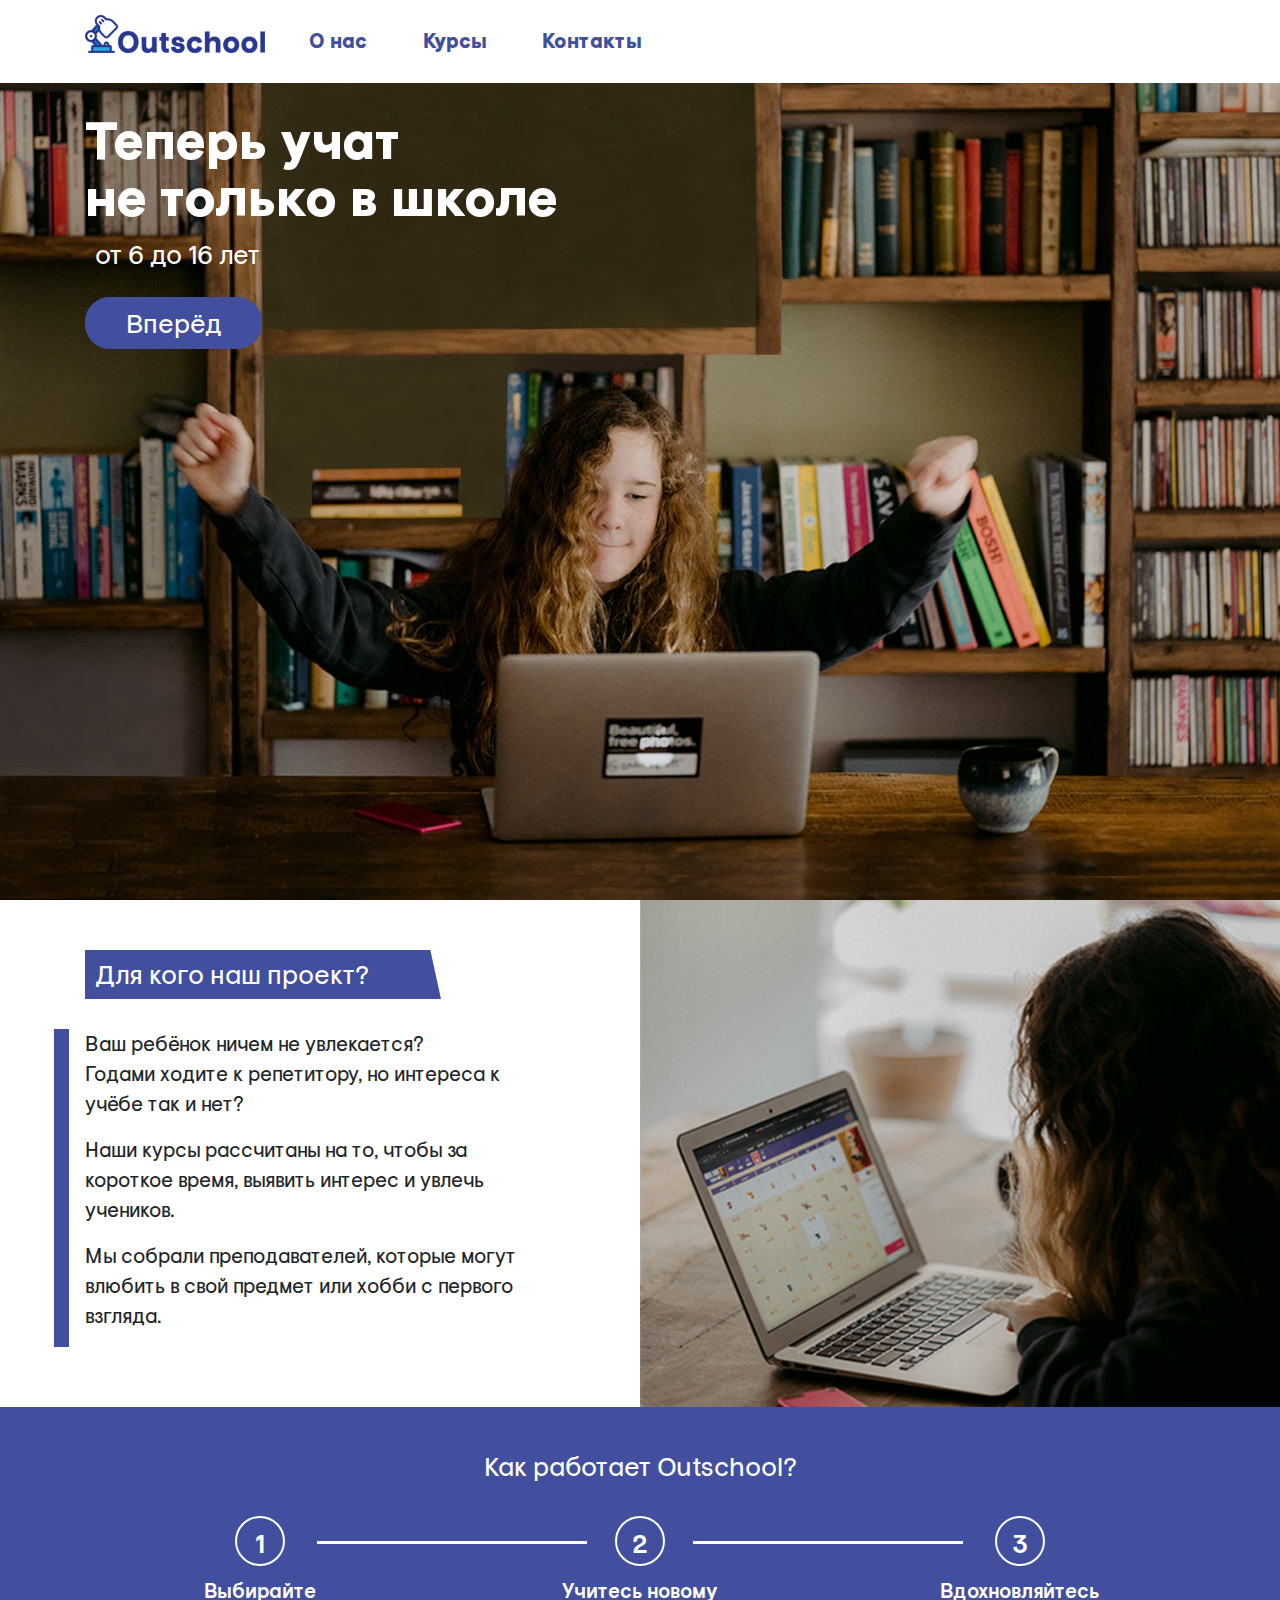
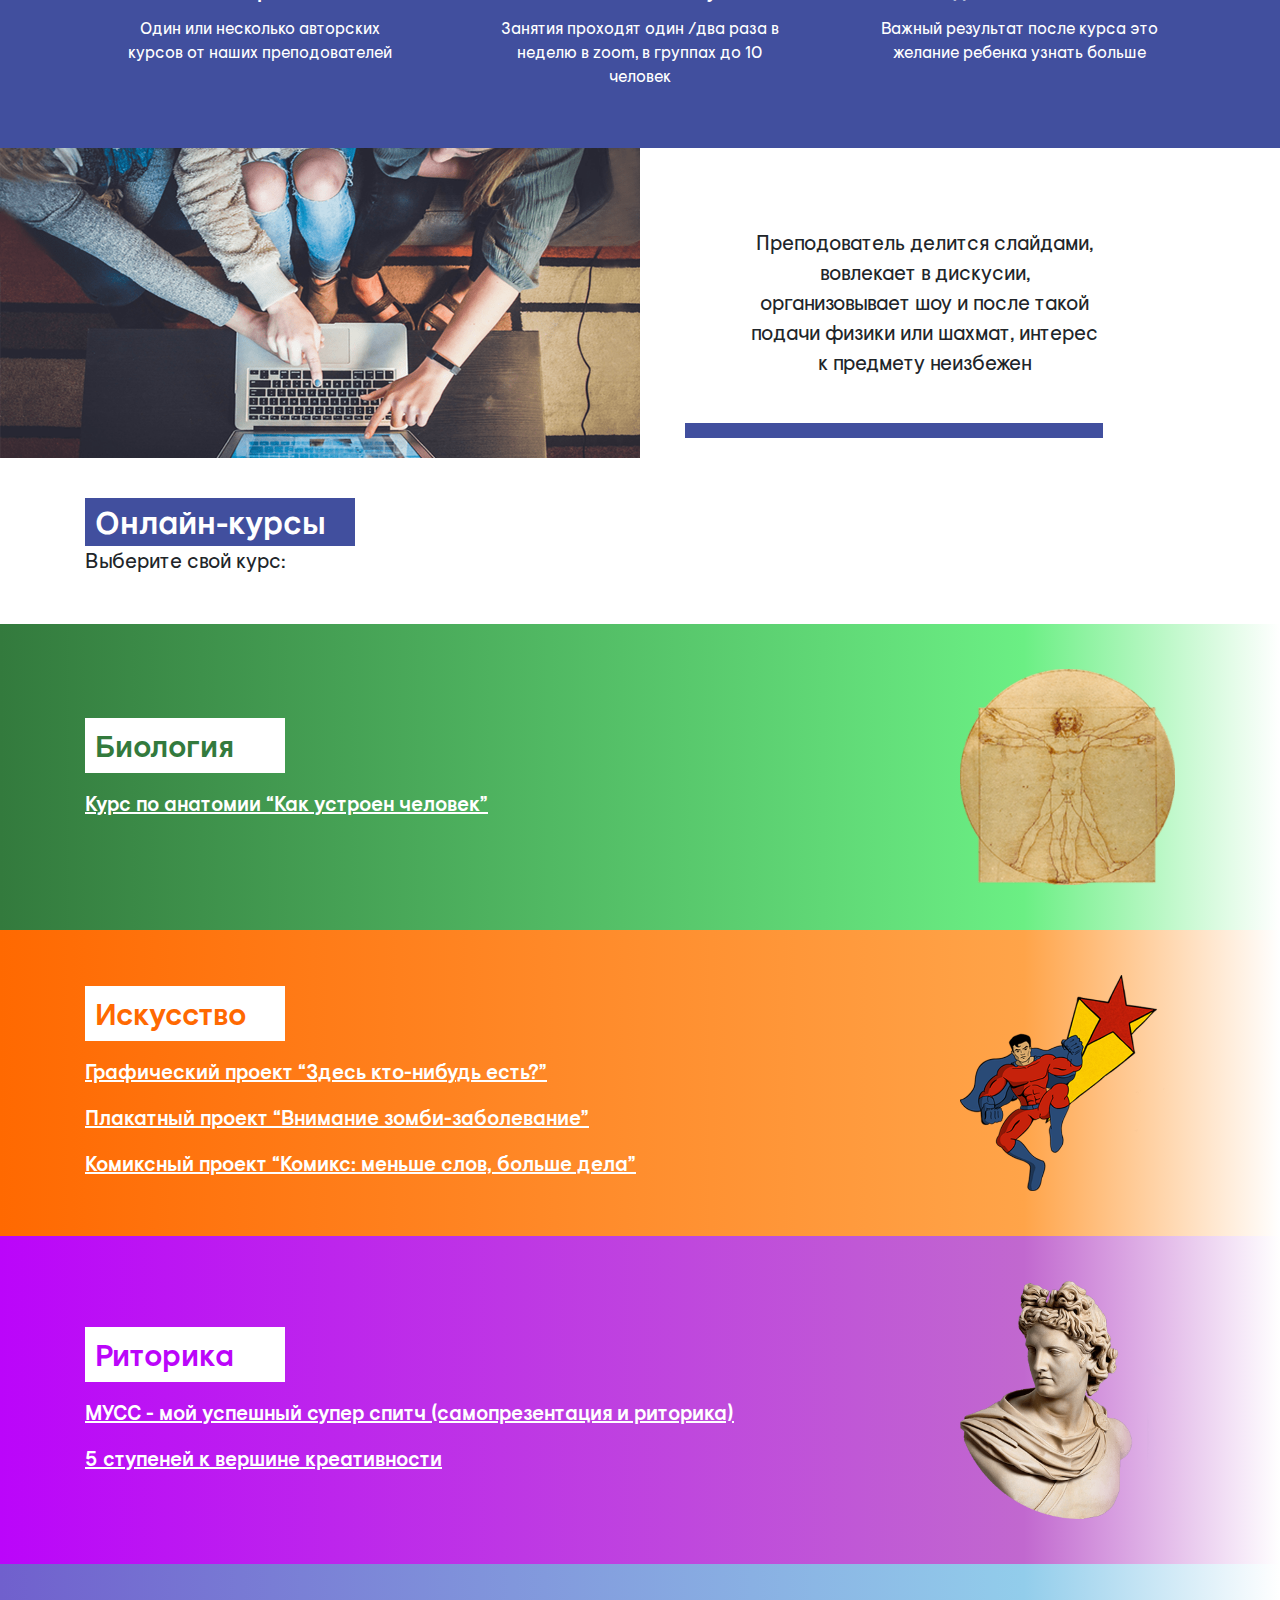
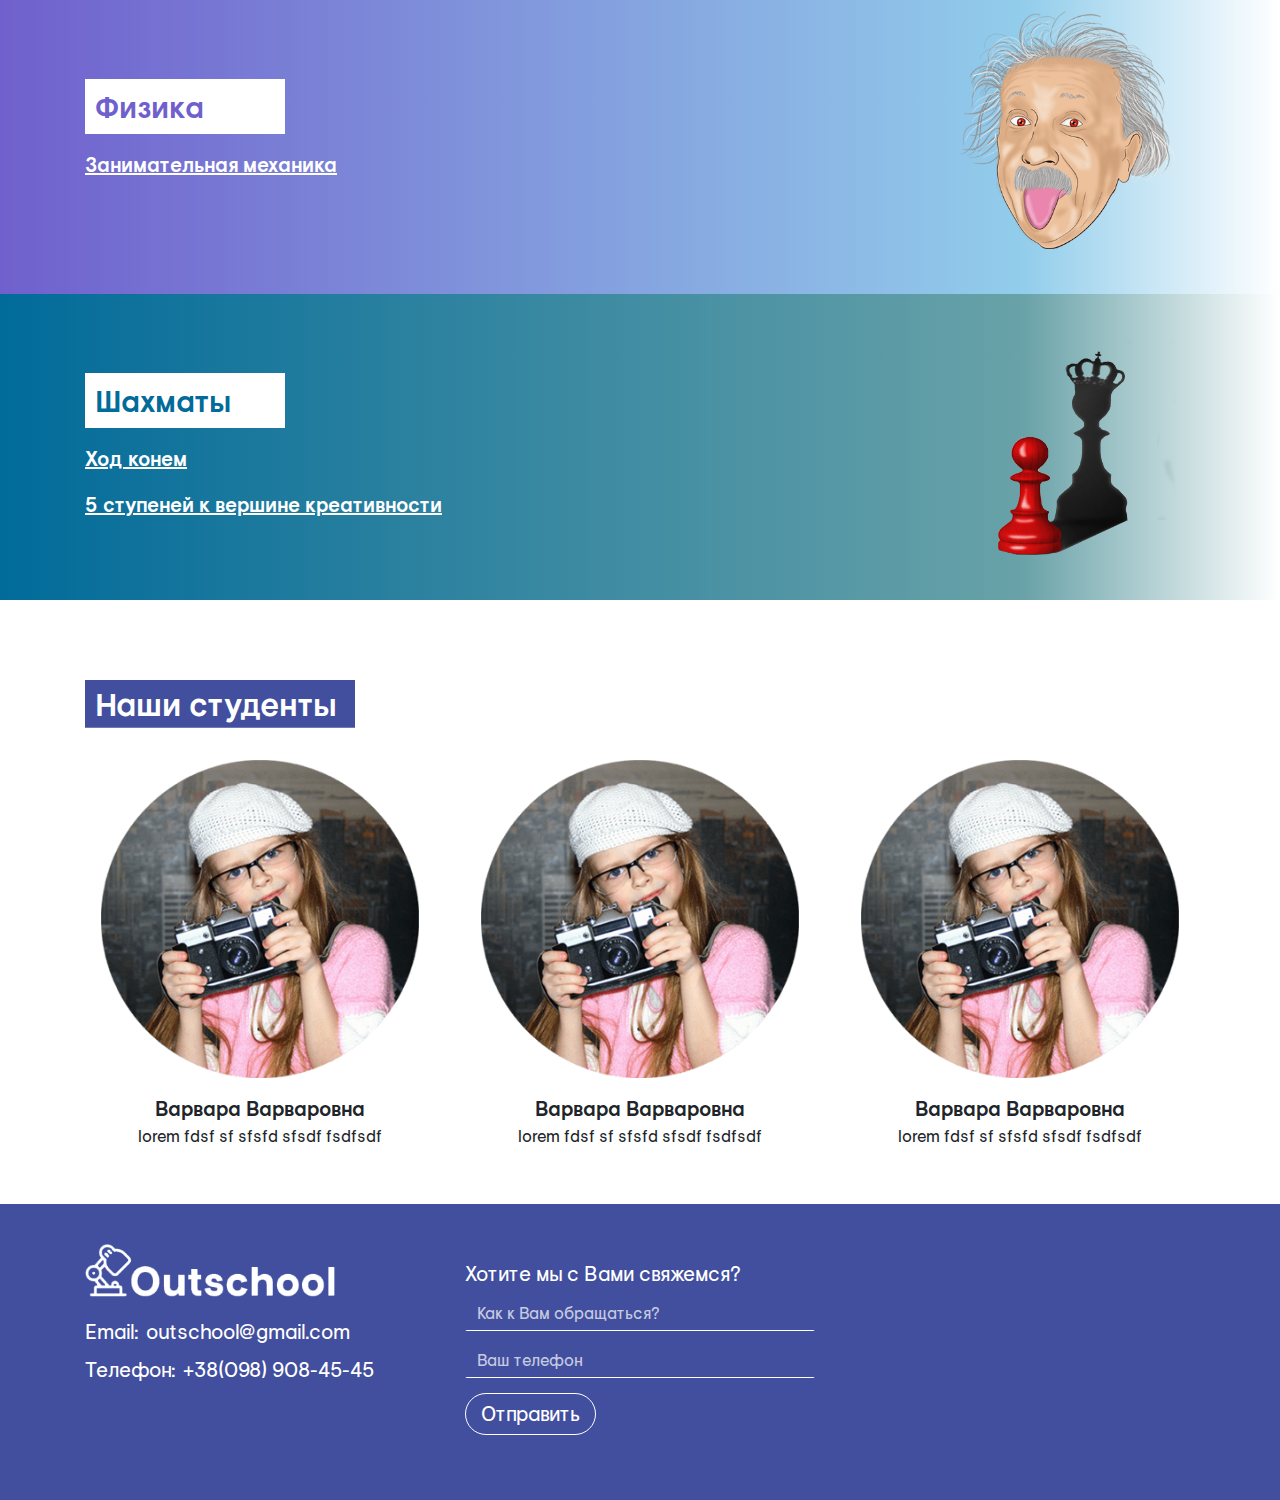
==== index.html @ 27e98718 "commit" ====
<!DOCTYPE html>
<html lang="ru">
<head>
    <meta charset="utf-8">
    <meta name="viewport" content="width=device-width, initial-scale=1, shrink-to-fit=no">
    
    <link rel="stylesheet" href="https://cdnjs.cloudflare.com/ajax/libs/font-awesome/5.13.0/css/all.min.css" integrity="sha256-h20CPZ0QyXlBuAw7A+KluUYx/3pK+c7lYEpqLTlxjYQ=" crossorigin="anonymous" />
    <link rel="stylesheet" href="css/main.min.css">
    
    <title>Стартовая страница</title>
</head>
<body>

	<header>
		<nav class="navbar navbar-expand-lg menu">
			<div class="container d-flex justify-content-between align-items-center">
				<div class="logo">
					<a class="navbar-brand menu__logo" href="#">
						<img class="w-100" src="img/logo.png" alt="">
					</a>
				</div>
				<button class="navbar-toggler" type="button" data-toggle="collapse" data-target="#navbarNav" aria-controls="navbarNav" aria-expanded="false" aria-label="Toggle navigation">
					<span class="navbar-toggler-icon">
						<i class="fas fa-bars"></i>
					</span>
				</button>
				<div class="collapse navbar-collapse" id="navbarNav">
					<ul class="navbar-nav">
						<li class="nav-item active">
							<a class="nav-link" href="#">О нас</a>
						</li>
						<li class="nav-item">
							<a class="nav-link" href="#">Курсы</a>
						</li>
						<li class="nav-item">
							<a class="nav-link" href="#">Контакты</a>
						</li>
					</ul>
				</div>
				<div class="d-flex menu__social">
					<a href="">
						<i class="fab fa-facebook-f"></i>
					</a>
					<a href="">
						<i class="fab fa-instagram"></i>
					</a>
					<a href="">
						<i class="fas fa-phone"></i>
					</a>
				</div>
			</div>
		</nav>
	</header>
	<main>
		<section class="section__first" style="background-image: url('img/bg1.jpg');">
			<div class="container h-100">
				<div class="d-flex h-100 flex-column justify-content-start">
					<div>
						<div class="first__title">Теперь учат<br/> не только в школе</div>
						<div class="first__subtitle">от 6 до 16 лет</div>
						<a class="btns" href="#">Вперёд</a>
					</div>
				</div>
			</div>
		</section>

		<section class="section section__about" style="background-image: url('img/about1.png')">
			<div class="container">
				<div class="row">
					<div class="col-md-5">
						<div class="about__title">Для кого наш проект?</div>
						<div class="about__body">
							<p>
								Ваш ребёнок ничем не увлекается? <br/>
								Годами ходите к репетитору, но 
								интереса к учёбе так и нет? 
							</p>
							<p>
								Наши курсы рассчитаны на то, чтобы
								за короткое время, выявить интерес 
								и увлечь учеников. 
							</p>
							<p>
								Мы собрали
								преподавателей, которые могут
								влюбить в свой предмет или 
								хобби с первого взгляда.
							</p>
						</div>
					</div>
					<div class="col-md-6"></div>
				</div>
			</div>
		</section>

		<section class="section section__how">
			<div class="container">
				<div class="title text-center">Как работает Outschool?</div>
				<div class="row how">
					<div class="col-md-4 how__item">
						<div class="how__item__number">1</div>
						<div class="how__item__title">Выбирайте</div>
						<div class="how__item__text">
							Один или несколько авторских курсов от наших преподователей
						</div>
					</div>
					<div class="col-md-4 how__item">
						<div class="how__item__number how__item__number--center">2</div>
						<div class="how__item__title">Учитесь новому</div>
						<div class="how__item__text">
							Занятия проходят один /два раза в неделю в zoom, в группах до 10 человек
						</div>
					</div>
					<div class="col-md-4 how__item">
						<div class="how__item__number">3</div>
						<div class="how__item__title">Вдохновляйтесь</div>
						<div class="how__item__text">
							Важный результат после курса это желание ребенка узнать больше
						</div>
					</div>
				</div>
			</div>
		</section>

		<section class="section section__quote" style="background-image: url('img/learn.png')">
			<div class="container">
				<div class="row">
					<div class="col-md-4 offset-md-7 quote__body">
						Преподователь делится слайдами,  вовлекает  в  дискусии,  организовывает  шоу и  после такой подачи   физики  или   шахмат, интерес к предмету неизбежен
					</div>
				</div>
			</div>
		</section>

		<section class="section">
			<div class="container pb-5">
				<div class="title title--big">Онлайн-курсы</div>
				<div class="subtitle">Выберите свой курс:</div>
			</div>

			<!-- <div style="background: linear-gradient(to right, #d21e5e 0%, #d24476 80%, #fff 100%);">
				<div class="container">
					<div class="row course">
						<div class="col-md-9 course__item">
							<div class="course__title" style="color: #d21e5e;">Английский</div>
							<div class="py-3">
								<a class="course__link" href="">Курс по аншлийскому</a>
							</div>
						</div>
						<div class="col-md-3">
							<img class="w-100" src="img/course/course1.png" alt="">
						</div>
					</div>							
				</div>
			</div> -->
			<div style="background: linear-gradient(to right, #337a3d 0%, #6bef84 80%, #fff 100%);">
				<div class="container">
					<div class="row course">
						<div class="col-md-9 course__item">
							<div class="course__title" style="color: #337a3d;">Биология</div>
							<div class="py-3">
								<a class="course__link" href="">Курс по анатомии “Как устроен человек”</a>
							</div>
						</div>
						<div class="col-md-3">
							<img class="w-100" src="img/course/course1.png" alt="">
						</div>
					</div>							
				</div>
			</div>

			<div style="background: linear-gradient(to right, #ff6901 0%, #ffa449 80%, #fff 100%);">
				<div class="container">
					<div class="row course">
						<div class="col-md-9 course__item">
							<div class="course__title" style="color: #ff6901;">Искусство</div>
							<div class="pt-3">
								<a class="course__link" href="">Графический проект “Здесь кто-нибудь есть?”</a>
							</div>
							<div class="pt-3">
								<a class="course__link" href="">Плакатный проект “Внимание зомби-заболевание”</a>
							</div>
							<div class="pt-3">
								<a class="course__link" href="">Комиксный проект “Комикс: меньше слов, больше дела”</a>
							</div>
						</div>
						<div class="col-md-3">
							<img class="w-100" src="img/course/course2.png" alt="">
						</div>
					</div>							
				</div>
			</div>

			<div style="background: linear-gradient(to right, #bb05fa 0%, #c168cf 80%, #fff 100%);">
				<div class="container">
					<div class="row course">
						<div class="col-md-9 course__item">
							<div class="course__title" style="color: #bb05fa;">Риторика</div>
							<div class="pt-3">
								<a class="course__link" href="">МУСС - мой успешный супер спитч (cамопрезентация и риторика)</a>
							</div>
							<div class="pt-3">
								<a class="course__link" href="">5 ступеней к вершине креативности</a>
							</div>
						</div>
						<div class="col-md-3">
							<img class="w-100" src="img/course/course3.png" alt="">
						</div>
					</div>							
				</div>
			</div>

			<div style="background: linear-gradient(to right, #7060cd 0%, #92cdeb 80%, #fff 100%);">
				<div class="container">
					<div class="row course">
						<div class="col-md-9 course__item">
							<div class="course__title" style="color: #7060cd;">Физика</div>
							<div class="pt-3">
								<a class="course__link" href="">Занимательная механика</a>
							</div>
						</div>
						<div class="col-md-3">
							<img class="w-100" src="img/course/course4.png" alt="">
						</div>
					</div>							
				</div>
			</div>

			<div style="background: linear-gradient(to right, #016b9a 0%, #69a2a8 80%, #fff 100%);">
				<div class="container">
					<div class="row course">
						<div class="col-md-9 course__item">
							<div class="course__title" style="color: #016b9a;">Шахматы</div>
							<div class="pt-3">
								<a class="course__link" href="">Ход конем</a>
							</div>
							<div class="pt-3">
								<a class="course__link" href="">5 ступеней к вершине креативности</a>
							</div>
						</div>
						<div class="col-md-3">
							<img class="w-100" src="img/course/course5.png" alt="">
						</div>
					</div>							
				</div>
			</div>
		</section>

		<section class="section">
			<div class="container">
				<div class="title title--big">Наши студенты</div>
				<div class="row py-3">
					<div class="col-md-4 d-flex flex-column align-items-center">
						<div class="p-3">
							<img class="w-100" src="img/testimonial.png" alt="">
						</div>
						<div class="subtitle fw700">Варвара Варваровна</div>
						<div>lorem fdsf sf sfsfd sfsdf fsdfsdf</div>
					</div>
					<div class="col-md-4 d-flex flex-column align-items-center">
						<div class="p-3">
							<img class="w-100" src="img/testimonial.png" alt="">
						</div>
						<div class="subtitle fw700">Варвара Варваровна</div>
						<div>lorem fdsf sf sfsfd sfsdf fsdfsdf</div>
					</div>
					<div class="col-md-4 d-flex flex-column align-items-center">
						<div class="p-3">
							<img class="w-100" src="img/testimonial.png" alt="">
						</div>
						<div class="subtitle fw700">Варвара Варваровна</div>
						<div>lorem fdsf sf sfsfd sfsdf fsdfsdf</div>
					</div>
				</div>
			</div>
		</section>
	</main>

<footer class="footer">
	<div class="container">
		<div class="row align-items-center">
			<div class="col-md-4">
				<div class="footer__logo">
					<a href="">
						<img class="w-100" src="img/logoLight.png" alt="">
					</a>
				</div>
				<div class="footer__item">
					<div class="d-flex pb-2">
						<div class="pr-2">
							Email:
						</div>
						<div>
							<a href="">outschool@gmail.com</a>
						</div>
					</div>
					<div class="d-flex pb-2">
						<div class="pr-2">
							Телефон:
						</div>
						<div>
							<a href="">+38(098) 908-45-45</a>
						</div>
					</div>
					<div class="d-flex pb-2">
						<div>
							<a href="">
								<i class="fab fa-facebook-f"></i>
							</a>
						</div>
						<div>
							<a href="">
								<i class="fab fa-instagram"></i>
							</a>							
						</div>
					</div>
				</div>
			</div>
			<div class="col-md-4">
				<div class="subtitle">
					Хотите мы с Вами свяжемся?
				</div>
				<form action="">
					<input class="footer__input" name="name" type="text" placeholder="Как к Вам обращаться?">
					<input class="footer__input" name="telephone" type="text" placeholder="Ваш телефон">
					<button class="btns btns--light">Отправить</button>
				</form>
			</div>
		</div>
	</div>
</footer>

<script src="js/main.min.js"></script>

<script></script>
</body>
</html>
---- css/main.min.css ----
@charset "UTF-8";:root{--blue:#007bff;--indigo:#6610f2;--purple:#6f42c1;--pink:#e83e8c;--red:#cc2eaa;--orange:#fd7e14;--yellow:#ffc107;--green:#2ecc71;--teal:#20c997;--cyan:#17a2b8;--white:#fff;--gray:#6c757d;--gray-dark:#343a40;--primary:#007bff;--secondary:#6c757d;--success:#2ecc71;--info:#17a2b8;--warning:#ffc107;--danger:#cc2eaa;--light:#f8f9fa;--dark:#343a40;--breakpoint-xs:0;--breakpoint-sm:576px;--breakpoint-md:768px;--breakpoint-lg:992px;--breakpoint-xl:1200px;--font-family-sans-serif:-apple-system,BlinkMacSystemFont,"Segoe UI",Roboto,"Helvetica Neue",Arial,"Noto Sans",sans-serif,"Apple Color Emoji","Segoe UI Emoji","Segoe UI Symbol","Noto Color Emoji";--font-family-monospace:SFMono-Regular,Menlo,Monaco,Consolas,"Liberation Mono","Courier New",monospace}*,::after,::before{box-sizing:border-box}html{font-family:sans-serif;line-height:1.15;-webkit-text-size-adjust:100%;-webkit-tap-highlight-color:transparent}article,aside,figcaption,figure,footer,header,hgroup,main,nav,section{display:block}body{margin:0;font-family:-apple-system,BlinkMacSystemFont,"Segoe UI",Roboto,"Helvetica Neue",Arial,"Noto Sans",sans-serif,"Apple Color Emoji","Segoe UI Emoji","Segoe UI Symbol","Noto Color Emoji";font-size:1rem;font-weight:400;line-height:1.5;color:#212529;text-align:left;background-color:#fff}[tabindex="-1"]:focus:not(:focus-visible){outline:0!important}hr{box-sizing:content-box;height:0;overflow:visible}h1,h2,h3,h4,h5,h6{margin-top:0;margin-bottom:.5rem}p{margin-top:0;margin-bottom:1rem}abbr[data-original-title],abbr[title]{text-decoration:underline;-webkit-text-decoration:underline dotted;text-decoration:underline dotted;cursor:help;border-bottom:0;-webkit-text-decoration-skip-ink:none;text-decoration-skip-ink:none}address{margin-bottom:1rem;font-style:normal;line-height:inherit}dl,ol,ul{margin-top:0;margin-bottom:1rem}ol ol,ol ul,ul ol,ul ul{margin-bottom:0}dt{font-weight:700}dd{margin-bottom:.5rem;margin-left:0}blockquote{margin:0 0 1rem}b,strong{font-weight:bolder}small{font-size:80%}sub,sup{position:relative;font-size:75%;line-height:0;vertical-align:baseline}sub{bottom:-.25em}sup{top:-.5em}a{color:#007bff;text-decoration:none;background-color:transparent}a:hover{color:#0056b3;text-decoration:underline}a:not([href]):not([class]){color:inherit;text-decoration:none}a:not([href]):not([class]):hover{color:inherit;text-decoration:none}code,kbd,pre,samp{font-family:SFMono-Regular,Menlo,Monaco,Consolas,"Liberation Mono","Courier New",monospace;font-size:1em}pre{margin-top:0;margin-bottom:1rem;overflow:auto;-ms-overflow-style:scrollbar}figure{margin:0 0 1rem}img{vertical-align:middle;border-style:none}svg{overflow:hidden;vertical-align:middle}table{border-collapse:collapse}caption{padding-top:.75rem;padding-bottom:.75rem;color:#6c757d;text-align:left;caption-side:bottom}th{text-align:inherit}label{display:inline-block;margin-bottom:.5rem}button{border-radius:0}button:focus{outline:1px dotted;outline:5px auto -webkit-focus-ring-color}button,input,optgroup,select,textarea{margin:0;font-family:inherit;font-size:inherit;line-height:inherit}button,input{overflow:visible}button,select{text-transform:none}[role=button]{cursor:pointer}select{word-wrap:normal}[type=button],[type=reset],[type=submit],button{-webkit-appearance:button}[type=button]:not(:disabled),[type=reset]:not(:disabled),[type=submit]:not(:disabled),button:not(:disabled){cursor:pointer}[type=button]::-moz-focus-inner,[type=reset]::-moz-focus-inner,[type=submit]::-moz-focus-inner,button::-moz-focus-inner{padding:0;border-style:none}input[type=checkbox],input[type=radio]{box-sizing:border-box;padding:0}textarea{overflow:auto;resize:vertical}fieldset{min-width:0;padding:0;margin:0;border:0}legend{display:block;width:100%;max-width:100%;padding:0;margin-bottom:.5rem;font-size:1.5rem;line-height:inherit;color:inherit;white-space:normal}progress{vertical-align:baseline}[type=number]::-webkit-inner-spin-button,[type=number]::-webkit-outer-spin-button{height:auto}[type=search]{outline-offset:-2px;-webkit-appearance:none}[type=search]::-webkit-search-decoration{-webkit-appearance:none}::-webkit-file-upload-button{font:inherit;-webkit-appearance:button}output{display:inline-block}summary{display:list-item;cursor:pointer}template{display:none}[hidden]{display:none!important}.h1,.h2,.h3,.h4,.h5,.h6,h1,h2,h3,h4,h5,h6{margin-bottom:.5rem;font-weight:500;line-height:1.2}.h1,h1{font-size:2.5rem}.h2,h2{font-size:2rem}.h3,h3{font-size:1.75rem}.h4,h4{font-size:1.5rem}.h5,h5{font-size:1.25rem}.h6,h6{font-size:1rem}.lead{font-size:1.25rem;font-weight:300}.display-1{font-size:6rem;font-weight:300;line-height:1.2}.display-2{font-size:5.5rem;font-weight:300;line-height:1.2}.display-3{font-size:4.5rem;font-weight:300;line-height:1.2}.display-4{font-size:3.5rem;font-weight:300;line-height:1.2}hr{margin-top:1rem;margin-bottom:1rem;border:0;border-top:1px solid rgba(0,0,0,.1)}.small,small{font-size:80%;font-weight:400}.mark,mark{padding:.2em;background-color:#fcf8e3}.list-unstyled{padding-left:0;list-style:none}.list-inline{padding-left:0;list-style:none}.list-inline-item{display:inline-block}.list-inline-item:not(:last-child){margin-right:.5rem}.initialism{font-size:90%;text-transform:uppercase}.blockquote{margin-bottom:1rem;font-size:1.25rem}.blockquote-footer{display:block;font-size:80%;color:#6c757d}.blockquote-footer::before{content:"\2014\00A0"}.img-fluid{max-width:100%;height:auto}.img-thumbnail{padding:.25rem;background-color:#fff;border:1px solid #dee2e6;border-radius:.25rem;max-width:100%;height:auto}.figure{display:inline-block}.figure-img{margin-bottom:.5rem;line-height:1}.figure-caption{font-size:90%;color:#6c757d}code{font-size:87.5%;color:#e83e8c;word-wrap:break-word}a>code{color:inherit}kbd{padding:.2rem .4rem;font-size:87.5%;color:#fff;background-color:#212529;border-radius:.2rem}kbd kbd{padding:0;font-size:100%;font-weight:700}pre{display:block;font-size:87.5%;color:#212529}pre code{font-size:inherit;color:inherit;word-break:normal}.pre-scrollable{max-height:340px;overflow-y:scroll}.container,.container-fluid,.container-lg,.container-md,.container-sm,.container-xl{width:100%;padding-right:15px;padding-left:15px;margin-right:auto;margin-left:auto}@media (min-width:576px){.container,.container-sm{max-width:540px}}@media (min-width:768px){.container,.container-md,.container-sm{max-width:720px}}@media (min-width:992px){.container,.container-lg,.container-md,.container-sm{max-width:960px}}@media (min-width:1200px){.container,.container-lg,.container-md,.container-sm,.container-xl{max-width:1140px}}.row{display:flex;flex-wrap:wrap;margin-right:-15px;margin-left:-15px}.no-gutters{margin-right:0;margin-left:0}.no-gutters>.col,.no-gutters>[class*=col-]{padding-right:0;padding-left:0}.col,.col-1,.col-10,.col-11,.col-12,.col-2,.col-3,.col-4,.col-5,.col-6,.col-7,.col-8,.col-9,.col-auto,.col-lg,.col-lg-1,.col-lg-10,.col-lg-11,.col-lg-12,.col-lg-2,.col-lg-3,.col-lg-4,.col-lg-5,.col-lg-6,.col-lg-7,.col-lg-8,.col-lg-9,.col-lg-auto,.col-md,.col-md-1,.col-md-10,.col-md-11,.col-md-12,.col-md-2,.col-md-3,.col-md-4,.col-md-5,.col-md-6,.col-md-7,.col-md-8,.col-md-9,.col-md-auto,.col-sm,.col-sm-1,.col-sm-10,.col-sm-11,.col-sm-12,.col-sm-2,.col-sm-3,.col-sm-4,.col-sm-5,.col-sm-6,.col-sm-7,.col-sm-8,.col-sm-9,.col-sm-auto,.col-xl,.col-xl-1,.col-xl-10,.col-xl-11,.col-xl-12,.col-xl-2,.col-xl-3,.col-xl-4,.col-xl-5,.col-xl-6,.col-xl-7,.col-xl-8,.col-xl-9,.col-xl-auto{position:relative;width:100%;padding-right:15px;padding-left:15px}.col{flex-basis:0;flex-grow:1;max-width:100%}.row-cols-1>*{flex:0 0 100%;max-width:100%}.row-cols-2>*{flex:0 0 50%;max-width:50%}.row-cols-3>*{flex:0 0 33.33333%;max-width:33.33333%}.row-cols-4>*{flex:0 0 25%;max-width:25%}.row-cols-5>*{flex:0 0 20%;max-width:20%}.row-cols-6>*{flex:0 0 16.66667%;max-width:16.66667%}.col-auto{flex:0 0 auto;width:auto;max-width:100%}.col-1{flex:0 0 8.33333%;max-width:8.33333%}.col-2{flex:0 0 16.66667%;max-width:16.66667%}.col-3{flex:0 0 25%;max-width:25%}.col-4{flex:0 0 33.33333%;max-width:33.33333%}.col-5{flex:0 0 41.66667%;max-width:41.66667%}.col-6{flex:0 0 50%;max-width:50%}.col-7{flex:0 0 58.33333%;max-width:58.33333%}.col-8{flex:0 0 66.66667%;max-width:66.66667%}.col-9{flex:0 0 75%;max-width:75%}.col-10{flex:0 0 83.33333%;max-width:83.33333%}.col-11{flex:0 0 91.66667%;max-width:91.66667%}.col-12{flex:0 0 100%;max-width:100%}.order-first{order:-1}.order-last{order:13}.order-0{order:0}.order-1{order:1}.order-2{order:2}.order-3{order:3}.order-4{order:4}.order-5{order:5}.order-6{order:6}.order-7{order:7}.order-8{order:8}.order-9{order:9}.order-10{order:10}.order-11{order:11}.order-12{order:12}.offset-1{margin-left:8.33333%}.offset-2{margin-left:16.66667%}.offset-3{margin-left:25%}.offset-4{margin-left:33.33333%}.offset-5{margin-left:41.66667%}.offset-6{margin-left:50%}.offset-7{margin-left:58.33333%}.offset-8{margin-left:66.66667%}.offset-9{margin-left:75%}.offset-10{margin-left:83.33333%}.offset-11{margin-left:91.66667%}@media (min-width:576px){.col-sm{flex-basis:0;flex-grow:1;max-width:100%}.row-cols-sm-1>*{flex:0 0 100%;max-width:100%}.row-cols-sm-2>*{flex:0 0 50%;max-width:50%}.row-cols-sm-3>*{flex:0 0 33.33333%;max-width:33.33333%}.row-cols-sm-4>*{flex:0 0 25%;max-width:25%}.row-cols-sm-5>*{flex:0 0 20%;max-width:20%}.row-cols-sm-6>*{flex:0 0 16.66667%;max-width:16.66667%}.col-sm-auto{flex:0 0 auto;width:auto;max-width:100%}.col-sm-1{flex:0 0 8.33333%;max-width:8.33333%}.col-sm-2{flex:0 0 16.66667%;max-width:16.66667%}.col-sm-3{flex:0 0 25%;max-width:25%}.col-sm-4{flex:0 0 33.33333%;max-width:33.33333%}.col-sm-5{flex:0 0 41.66667%;max-width:41.66667%}.col-sm-6{flex:0 0 50%;max-width:50%}.col-sm-7{flex:0 0 58.33333%;max-width:58.33333%}.col-sm-8{flex:0 0 66.66667%;max-width:66.66667%}.col-sm-9{flex:0 0 75%;max-width:75%}.col-sm-10{flex:0 0 83.33333%;max-width:83.33333%}.col-sm-11{flex:0 0 91.66667%;max-width:91.66667%}.col-sm-12{flex:0 0 100%;max-width:100%}.order-sm-first{order:-1}.order-sm-last{order:13}.order-sm-0{order:0}.order-sm-1{order:1}.order-sm-2{order:2}.order-sm-3{order:3}.order-sm-4{order:4}.order-sm-5{order:5}.order-sm-6{order:6}.order-sm-7{order:7}.order-sm-8{order:8}.order-sm-9{order:9}.order-sm-10{order:10}.order-sm-11{order:11}.order-sm-12{order:12}.offset-sm-0{margin-left:0}.offset-sm-1{margin-left:8.33333%}.offset-sm-2{margin-left:16.66667%}.offset-sm-3{margin-left:25%}.offset-sm-4{margin-left:33.33333%}.offset-sm-5{margin-left:41.66667%}.offset-sm-6{margin-left:50%}.offset-sm-7{margin-left:58.33333%}.offset-sm-8{margin-left:66.66667%}.offset-sm-9{margin-left:75%}.offset-sm-10{margin-left:83.33333%}.offset-sm-11{margin-left:91.66667%}}@media (min-width:768px){.col-md{flex-basis:0;flex-grow:1;max-width:100%}.row-cols-md-1>*{flex:0 0 100%;max-width:100%}.row-cols-md-2>*{flex:0 0 50%;max-width:50%}.row-cols-md-3>*{flex:0 0 33.33333%;max-width:33.33333%}.row-cols-md-4>*{flex:0 0 25%;max-width:25%}.row-cols-md-5>*{flex:0 0 20%;max-width:20%}.row-cols-md-6>*{flex:0 0 16.66667%;max-width:16.66667%}.col-md-auto{flex:0 0 auto;width:auto;max-width:100%}.col-md-1{flex:0 0 8.33333%;max-width:8.33333%}.col-md-2{flex:0 0 16.66667%;max-width:16.66667%}.col-md-3{flex:0 0 25%;max-width:25%}.col-md-4{flex:0 0 33.33333%;max-width:33.33333%}.col-md-5{flex:0 0 41.66667%;max-width:41.66667%}.col-md-6{flex:0 0 50%;max-width:50%}.col-md-7{flex:0 0 58.33333%;max-width:58.33333%}.col-md-8{flex:0 0 66.66667%;max-width:66.66667%}.col-md-9{flex:0 0 75%;max-width:75%}.col-md-10{flex:0 0 83.33333%;max-width:83.33333%}.col-md-11{flex:0 0 91.66667%;max-width:91.66667%}.col-md-12{flex:0 0 100%;max-width:100%}.order-md-first{order:-1}.order-md-last{order:13}.order-md-0{order:0}.order-md-1{order:1}.order-md-2{order:2}.order-md-3{order:3}.order-md-4{order:4}.order-md-5{order:5}.order-md-6{order:6}.order-md-7{order:7}.order-md-8{order:8}.order-md-9{order:9}.order-md-10{order:10}.order-md-11{order:11}.order-md-12{order:12}.offset-md-0{margin-left:0}.offset-md-1{margin-left:8.33333%}.offset-md-2{margin-left:16.66667%}.offset-md-3{margin-left:25%}.offset-md-4{margin-left:33.33333%}.offset-md-5{margin-left:41.66667%}.offset-md-6{margin-left:50%}.offset-md-7{margin-left:58.33333%}.offset-md-8{margin-left:66.66667%}.offset-md-9{margin-left:75%}.offset-md-10{margin-left:83.33333%}.offset-md-11{margin-left:91.66667%}}@media (min-width:992px){.col-lg{flex-basis:0;flex-grow:1;max-width:100%}.row-cols-lg-1>*{flex:0 0 100%;max-width:100%}.row-cols-lg-2>*{flex:0 0 50%;max-width:50%}.row-cols-lg-3>*{flex:0 0 33.33333%;max-width:33.33333%}.row-cols-lg-4>*{flex:0 0 25%;max-width:25%}.row-cols-lg-5>*{flex:0 0 20%;max-width:20%}.row-cols-lg-6>*{flex:0 0 16.66667%;max-width:16.66667%}.col-lg-auto{flex:0 0 auto;width:auto;max-width:100%}.col-lg-1{flex:0 0 8.33333%;max-width:8.33333%}.col-lg-2{flex:0 0 16.66667%;max-width:16.66667%}.col-lg-3{flex:0 0 25%;max-width:25%}.col-lg-4{flex:0 0 33.33333%;max-width:33.33333%}.col-lg-5{flex:0 0 41.66667%;max-width:41.66667%}.col-lg-6{flex:0 0 50%;max-width:50%}.col-lg-7{flex:0 0 58.33333%;max-width:58.33333%}.col-lg-8{flex:0 0 66.66667%;max-width:66.66667%}.col-lg-9{flex:0 0 75%;max-width:75%}.col-lg-10{flex:0 0 83.33333%;max-width:83.33333%}.col-lg-11{flex:0 0 91.66667%;max-width:91.66667%}.col-lg-12{flex:0 0 100%;max-width:100%}.order-lg-first{order:-1}.order-lg-last{order:13}.order-lg-0{order:0}.order-lg-1{order:1}.order-lg-2{order:2}.order-lg-3{order:3}.order-lg-4{order:4}.order-lg-5{order:5}.order-lg-6{order:6}.order-lg-7{order:7}.order-lg-8{order:8}.order-lg-9{order:9}.order-lg-10{order:10}.order-lg-11{order:11}.order-lg-12{order:12}.offset-lg-0{margin-left:0}.offset-lg-1{margin-left:8.33333%}.offset-lg-2{margin-left:16.66667%}.offset-lg-3{margin-left:25%}.offset-lg-4{margin-left:33.33333%}.offset-lg-5{margin-left:41.66667%}.offset-lg-6{margin-left:50%}.offset-lg-7{margin-left:58.33333%}.offset-lg-8{margin-left:66.66667%}.offset-lg-9{margin-left:75%}.offset-lg-10{margin-left:83.33333%}.offset-lg-11{margin-left:91.66667%}}@media (min-width:1200px){.col-xl{flex-basis:0;flex-grow:1;max-width:100%}.row-cols-xl-1>*{flex:0 0 100%;max-width:100%}.row-cols-xl-2>*{flex:0 0 50%;max-width:50%}.row-cols-xl-3>*{flex:0 0 33.33333%;max-width:33.33333%}.row-cols-xl-4>*{flex:0 0 25%;max-width:25%}.row-cols-xl-5>*{flex:0 0 20%;max-width:20%}.row-cols-xl-6>*{flex:0 0 16.66667%;max-width:16.66667%}.col-xl-auto{flex:0 0 auto;width:auto;max-width:100%}.col-xl-1{flex:0 0 8.33333%;max-width:8.33333%}.col-xl-2{flex:0 0 16.66667%;max-width:16.66667%}.col-xl-3{flex:0 0 25%;max-width:25%}.col-xl-4{flex:0 0 33.33333%;max-width:33.33333%}.col-xl-5{flex:0 0 41.66667%;max-width:41.66667%}.col-xl-6{flex:0 0 50%;max-width:50%}.col-xl-7{flex:0 0 58.33333%;max-width:58.33333%}.col-xl-8{flex:0 0 66.66667%;max-width:66.66667%}.col-xl-9{flex:0 0 75%;max-width:75%}.col-xl-10{flex:0 0 83.33333%;max-width:83.33333%}.col-xl-11{flex:0 0 91.66667%;max-width:91.66667%}.col-xl-12{flex:0 0 100%;max-width:100%}.order-xl-first{order:-1}.order-xl-last{order:13}.order-xl-0{order:0}.order-xl-1{order:1}.order-xl-2{order:2}.order-xl-3{order:3}.order-xl-4{order:4}.order-xl-5{order:5}.order-xl-6{order:6}.order-xl-7{order:7}.order-xl-8{order:8}.order-xl-9{order:9}.order-xl-10{order:10}.order-xl-11{order:11}.order-xl-12{order:12}.offset-xl-0{margin-left:0}.offset-xl-1{margin-left:8.33333%}.offset-xl-2{margin-left:16.66667%}.offset-xl-3{margin-left:25%}.offset-xl-4{margin-left:33.33333%}.offset-xl-5{margin-left:41.66667%}.offset-xl-6{margin-left:50%}.offset-xl-7{margin-left:58.33333%}.offset-xl-8{margin-left:66.66667%}.offset-xl-9{margin-left:75%}.offset-xl-10{margin-left:83.33333%}.offset-xl-11{margin-left:91.66667%}}.table{width:100%;margin-bottom:1rem;color:#212529}.table td,.table th{padding:.75rem;vertical-align:top;border-top:1px solid #dee2e6}.table thead th{vertical-align:bottom;border-bottom:2px solid #dee2e6}.table tbody+tbody{border-top:2px solid #dee2e6}.table-sm td,.table-sm th{padding:.3rem}.table-bordered{border:1px solid #dee2e6}.table-bordered td,.table-bordered th{border:1px solid #dee2e6}.table-bordered thead td,.table-bordered thead th{border-bottom-width:2px}.table-borderless tbody+tbody,.table-borderless td,.table-borderless th,.table-borderless thead th{border:0}.table-striped tbody tr:nth-of-type(odd){background-color:rgba(0,0,0,.05)}.table-hover tbody tr:hover{color:#212529;background-color:rgba(0,0,0,.075)}.table-primary,.table-primary>td,.table-primary>th{background-color:#b8daff}.table-primary tbody+tbody,.table-primary td,.table-primary th,.table-primary thead th{border-color:#7abaff}.table-hover .table-primary:hover{background-color:#9fcdff}.table-hover .table-primary:hover>td,.table-hover .table-primary:hover>th{background-color:#9fcdff}.table-secondary,.table-secondary>td,.table-secondary>th{background-color:#d6d8db}.table-secondary tbody+tbody,.table-secondary td,.table-secondary th,.table-secondary thead th{border-color:#b3b7bb}.table-hover .table-secondary:hover{background-color:#c8cbcf}.table-hover .table-secondary:hover>td,.table-hover .table-secondary:hover>th{background-color:#c8cbcf}.table-success,.table-success>td,.table-success>th{background-color:#c4f1d7}.table-success tbody+tbody,.table-success td,.table-success th,.table-success thead th{border-color:#92e4b5}.table-hover .table-success:hover{background-color:#afecc9}.table-hover .table-success:hover>td,.table-hover .table-success:hover>th{background-color:#afecc9}.table-info,.table-info>td,.table-info>th{background-color:#bee5eb}.table-info tbody+tbody,.table-info td,.table-info th,.table-info thead th{border-color:#86cfda}.table-hover .table-info:hover{background-color:#abdde5}.table-hover .table-info:hover>td,.table-hover .table-info:hover>th{background-color:#abdde5}.table-warning,.table-warning>td,.table-warning>th{background-color:#ffeeba}.table-warning tbody+tbody,.table-warning td,.table-warning th,.table-warning thead th{border-color:#ffdf7e}.table-hover .table-warning:hover{background-color:#ffe8a1}.table-hover .table-warning:hover>td,.table-hover .table-warning:hover>th{background-color:#ffe8a1}.table-danger,.table-danger>td,.table-danger>th{background-color:#f1c4e7}.table-danger tbody+tbody,.table-danger td,.table-danger th,.table-danger thead th{border-color:#e492d3}.table-hover .table-danger:hover{background-color:#ecafdf}.table-hover .table-danger:hover>td,.table-hover .table-danger:hover>th{background-color:#ecafdf}.table-light,.table-light>td,.table-light>th{background-color:#fdfdfe}.table-light tbody+tbody,.table-light td,.table-light th,.table-light thead th{border-color:#fbfcfc}.table-hover .table-light:hover{background-color:#ececf6}.table-hover .table-light:hover>td,.table-hover .table-light:hover>th{background-color:#ececf6}.table-dark,.table-dark>td,.table-dark>th{background-color:#c6c8ca}.table-dark tbody+tbody,.table-dark td,.table-dark th,.table-dark thead th{border-color:#95999c}.table-hover .table-dark:hover{background-color:#b9bbbe}.table-hover .table-dark:hover>td,.table-hover .table-dark:hover>th{background-color:#b9bbbe}.table-active,.table-active>td,.table-active>th{background-color:rgba(0,0,0,.075)}.table-hover .table-active:hover{background-color:rgba(0,0,0,.075)}.table-hover .table-active:hover>td,.table-hover .table-active:hover>th{background-color:rgba(0,0,0,.075)}.table .thead-dark th{color:#fff;background-color:#343a40;border-color:#454d55}.table .thead-light th{color:#495057;background-color:#e9ecef;border-color:#dee2e6}.table-dark{color:#fff;background-color:#343a40}.table-dark td,.table-dark th,.table-dark thead th{border-color:#454d55}.table-dark.table-bordered{border:0}.table-dark.table-striped tbody tr:nth-of-type(odd){background-color:rgba(255,255,255,.05)}.table-dark.table-hover tbody tr:hover{color:#fff;background-color:rgba(255,255,255,.075)}@media (max-width:575.98px){.table-responsive-sm{display:block;width:100%;overflow-x:auto;-webkit-overflow-scrolling:touch}.table-responsive-sm>.table-bordered{border:0}}@media (max-width:767.98px){.table-responsive-md{display:block;width:100%;overflow-x:auto;-webkit-overflow-scrolling:touch}.table-responsive-md>.table-bordered{border:0}}@media (max-width:991.98px){.table-responsive-lg{display:block;width:100%;overflow-x:auto;-webkit-overflow-scrolling:touch}.table-responsive-lg>.table-bordered{border:0}}@media (max-width:1199.98px){.table-responsive-xl{display:block;width:100%;overflow-x:auto;-webkit-overflow-scrolling:touch}.table-responsive-xl>.table-bordered{border:0}}.table-responsive{display:block;width:100%;overflow-x:auto;-webkit-overflow-scrolling:touch}.table-responsive>.table-bordered{border:0}.form-control{display:block;width:100%;height:calc(1.5em + .75rem + 2px);padding:.375rem .75rem;font-size:1rem;font-weight:400;line-height:1.5;color:#495057;background-color:#fff;background-clip:padding-box;border:1px solid #ced4da;border-radius:.25rem;transition:border-color .15s ease-in-out,box-shadow .15s ease-in-out}@media (prefers-reduced-motion:reduce){.form-control{transition:none}}.form-control::-ms-expand{background-color:transparent;border:0}.form-control:-moz-focusring{color:transparent;text-shadow:0 0 0 #495057}.form-control:focus{color:#495057;background-color:#fff;border-color:#80bdff;outline:0;box-shadow:0 0 0 .2rem rgba(0,123,255,.25)}.form-control::-moz-placeholder{color:#6c757d;opacity:1}.form-control:-ms-input-placeholder{color:#6c757d;opacity:1}.form-control::-ms-input-placeholder{color:#6c757d;opacity:1}.form-control::placeholder{color:#6c757d;opacity:1}.form-control:disabled,.form-control[readonly]{background-color:#e9ecef;opacity:1}input[type=date].form-control,input[type=datetime-local].form-control,input[type=month].form-control,input[type=time].form-control{-webkit-appearance:none;-moz-appearance:none;appearance:none}select.form-control:focus::-ms-value{color:#495057;background-color:#fff}.form-control-file,.form-control-range{display:block;width:100%}.col-form-label{padding-top:calc(.375rem + 1px);padding-bottom:calc(.375rem + 1px);margin-bottom:0;font-size:inherit;line-height:1.5}.col-form-label-lg{padding-top:calc(.5rem + 1px);padding-bottom:calc(.5rem + 1px);font-size:1.25rem;line-height:1.5}.col-form-label-sm{padding-top:calc(.25rem + 1px);padding-bottom:calc(.25rem + 1px);font-size:.875rem;line-height:1.5}.form-control-plaintext{display:block;width:100%;padding:.375rem 0;margin-bottom:0;font-size:1rem;line-height:1.5;color:#212529;background-color:transparent;border:solid transparent;border-width:1px 0}.form-control-plaintext.form-control-lg,.form-control-plaintext.form-control-sm{padding-right:0;padding-left:0}.form-control-sm{height:calc(1.5em + .5rem + 2px);padding:.25rem .5rem;font-size:.875rem;line-height:1.5;border-radius:.2rem}.form-control-lg{height:calc(1.5em + 1rem + 2px);padding:.5rem 1rem;font-size:1.25rem;line-height:1.5;border-radius:.3rem}select.form-control[multiple],select.form-control[size]{height:auto}textarea.form-control{height:auto}.form-group{margin-bottom:1rem}.form-text{display:block;margin-top:.25rem}.form-row{display:flex;flex-wrap:wrap;margin-right:-5px;margin-left:-5px}.form-row>.col,.form-row>[class*=col-]{padding-right:5px;padding-left:5px}.form-check{position:relative;display:block;padding-left:1.25rem}.form-check-input{position:absolute;margin-top:.3rem;margin-left:-1.25rem}.form-check-input:disabled~.form-check-label,.form-check-input[disabled]~.form-check-label{color:#6c757d}.form-check-label{margin-bottom:0}.form-check-inline{display:inline-flex;align-items:center;padding-left:0;margin-right:.75rem}.form-check-inline .form-check-input{position:static;margin-top:0;margin-right:.3125rem;margin-left:0}.valid-feedback{display:none;width:100%;margin-top:.25rem;font-size:80%;color:#2ecc71}.valid-tooltip{position:absolute;top:100%;left:0;z-index:5;display:none;max-width:100%;padding:.25rem .5rem;margin-top:.1rem;font-size:.875rem;line-height:1.5;color:#fff;background-color:rgba(46,204,113,.9);border-radius:.25rem}.is-valid~.valid-feedback,.is-valid~.valid-tooltip,.was-validated :valid~.valid-feedback,.was-validated :valid~.valid-tooltip{display:block}.form-control.is-valid,.was-validated .form-control:valid{border-color:#2ecc71;padding-right:calc(1.5em + .75rem);background-image:url("data:image/svg+xml,%3csvg xmlns='http://www.w3.org/2000/svg' width='8' height='8' viewBox='0 0 8 8'%3e%3cpath fill='%232ecc71' d='M2.3 6.73L.6 4.53c-.4-1.04.46-1.4 1.1-.8l1.1 1.4 3.4-3.8c.6-.63 1.6-.27 1.2.7l-4 4.6c-.43.5-.8.4-1.1.1z'/%3e%3c/svg%3e");background-repeat:no-repeat;background-position:right calc(.375em + .1875rem) center;background-size:calc(.75em + .375rem) calc(.75em + .375rem)}.form-control.is-valid:focus,.was-validated .form-control:valid:focus{border-color:#2ecc71;box-shadow:0 0 0 .2rem rgba(46,204,113,.25)}.was-validated textarea.form-control:valid,textarea.form-control.is-valid{padding-right:calc(1.5em + .75rem);background-position:top calc(.375em + .1875rem) right calc(.375em + .1875rem)}.custom-select.is-valid,.was-validated .custom-select:valid{border-color:#2ecc71;padding-right:calc(.75em + 2.3125rem);background:url("data:image/svg+xml,%3csvg xmlns='http://www.w3.org/2000/svg' width='4' height='5' viewBox='0 0 4 5'%3e%3cpath fill='%23343a40' d='M2 0L0 2h4zm0 5L0 3h4z'/%3e%3c/svg%3e") no-repeat right .75rem center/8px 10px,url("data:image/svg+xml,%3csvg xmlns='http://www.w3.org/2000/svg' width='8' height='8' viewBox='0 0 8 8'%3e%3cpath fill='%232ecc71' d='M2.3 6.73L.6 4.53c-.4-1.04.46-1.4 1.1-.8l1.1 1.4 3.4-3.8c.6-.63 1.6-.27 1.2.7l-4 4.6c-.43.5-.8.4-1.1.1z'/%3e%3c/svg%3e") #fff no-repeat center right 1.75rem/calc(.75em + .375rem) calc(.75em + .375rem)}.custom-select.is-valid:focus,.was-validated .custom-select:valid:focus{border-color:#2ecc71;box-shadow:0 0 0 .2rem rgba(46,204,113,.25)}.form-check-input.is-valid~.form-check-label,.was-validated .form-check-input:valid~.form-check-label{color:#2ecc71}.form-check-input.is-valid~.valid-feedback,.form-check-input.is-valid~.valid-tooltip,.was-validated .form-check-input:valid~.valid-feedback,.was-validated .form-check-input:valid~.valid-tooltip{display:block}.custom-control-input.is-valid~.custom-control-label,.was-validated .custom-control-input:valid~.custom-control-label{color:#2ecc71}.custom-control-input.is-valid~.custom-control-label::before,.was-validated .custom-control-input:valid~.custom-control-label::before{border-color:#2ecc71}.custom-control-input.is-valid:checked~.custom-control-label::before,.was-validated .custom-control-input:valid:checked~.custom-control-label::before{border-color:#54d98c;background-color:#54d98c}.custom-control-input.is-valid:focus~.custom-control-label::before,.was-validated .custom-control-input:valid:focus~.custom-control-label::before{box-shadow:0 0 0 .2rem rgba(46,204,113,.25)}.custom-control-input.is-valid:focus:not(:checked)~.custom-control-label::before,.was-validated .custom-control-input:valid:focus:not(:checked)~.custom-control-label::before{border-color:#2ecc71}.custom-file-input.is-valid~.custom-file-label,.was-validated .custom-file-input:valid~.custom-file-label{border-color:#2ecc71}.custom-file-input.is-valid:focus~.custom-file-label,.was-validated .custom-file-input:valid:focus~.custom-file-label{border-color:#2ecc71;box-shadow:0 0 0 .2rem rgba(46,204,113,.25)}.invalid-feedback{display:none;width:100%;margin-top:.25rem;font-size:80%;color:#cc2eaa}.invalid-tooltip{position:absolute;top:100%;left:0;z-index:5;display:none;max-width:100%;padding:.25rem .5rem;margin-top:.1rem;font-size:.875rem;line-height:1.5;color:#fff;background-color:rgba(204,46,170,.9);border-radius:.25rem}.is-invalid~.invalid-feedback,.is-invalid~.invalid-tooltip,.was-validated :invalid~.invalid-feedback,.was-validated :invalid~.invalid-tooltip{display:block}.form-control.is-invalid,.was-validated .form-control:invalid{border-color:#cc2eaa;padding-right:calc(1.5em + .75rem);background-image:url("data:image/svg+xml,%3csvg xmlns='http://www.w3.org/2000/svg' width='12' height='12' fill='none' stroke='%23cc2eaa' viewBox='0 0 12 12'%3e%3ccircle cx='6' cy='6' r='4.5'/%3e%3cpath stroke-linejoin='round' d='M5.8 3.6h.4L6 6.5z'/%3e%3ccircle cx='6' cy='8.2' r='.6' fill='%23cc2eaa' stroke='none'/%3e%3c/svg%3e");background-repeat:no-repeat;background-position:right calc(.375em + .1875rem) center;background-size:calc(.75em + .375rem) calc(.75em + .375rem)}.form-control.is-invalid:focus,.was-validated .form-control:invalid:focus{border-color:#cc2eaa;box-shadow:0 0 0 .2rem rgba(204,46,170,.25)}.was-validated textarea.form-control:invalid,textarea.form-control.is-invalid{padding-right:calc(1.5em + .75rem);background-position:top calc(.375em + .1875rem) right calc(.375em + .1875rem)}.custom-select.is-invalid,.was-validated .custom-select:invalid{border-color:#cc2eaa;padding-right:calc(.75em + 2.3125rem);background:url("data:image/svg+xml,%3csvg xmlns='http://www.w3.org/2000/svg' width='4' height='5' viewBox='0 0 4 5'%3e%3cpath fill='%23343a40' d='M2 0L0 2h4zm0 5L0 3h4z'/%3e%3c/svg%3e") no-repeat right .75rem center/8px 10px,url("data:image/svg+xml,%3csvg xmlns='http://www.w3.org/2000/svg' width='12' height='12' fill='none' stroke='%23cc2eaa' viewBox='0 0 12 12'%3e%3ccircle cx='6' cy='6' r='4.5'/%3e%3cpath stroke-linejoin='round' d='M5.8 3.6h.4L6 6.5z'/%3e%3ccircle cx='6' cy='8.2' r='.6' fill='%23cc2eaa' stroke='none'/%3e%3c/svg%3e") #fff no-repeat center right 1.75rem/calc(.75em + .375rem) calc(.75em + .375rem)}.custom-select.is-invalid:focus,.was-validated .custom-select:invalid:focus{border-color:#cc2eaa;box-shadow:0 0 0 .2rem rgba(204,46,170,.25)}.form-check-input.is-invalid~.form-check-label,.was-validated .form-check-input:invalid~.form-check-label{color:#cc2eaa}.form-check-input.is-invalid~.invalid-feedback,.form-check-input.is-invalid~.invalid-tooltip,.was-validated .form-check-input:invalid~.invalid-feedback,.was-validated .form-check-input:invalid~.invalid-tooltip{display:block}.custom-control-input.is-invalid~.custom-control-label,.was-validated .custom-control-input:invalid~.custom-control-label{color:#cc2eaa}.custom-control-input.is-invalid~.custom-control-label::before,.was-validated .custom-control-input:invalid~.custom-control-label::before{border-color:#cc2eaa}.custom-control-input.is-invalid:checked~.custom-control-label::before,.was-validated .custom-control-input:invalid:checked~.custom-control-label::before{border-color:#d954bc;background-color:#d954bc}.custom-control-input.is-invalid:focus~.custom-control-label::before,.was-validated .custom-control-input:invalid:focus~.custom-control-label::before{box-shadow:0 0 0 .2rem rgba(204,46,170,.25)}.custom-control-input.is-invalid:focus:not(:checked)~.custom-control-label::before,.was-validated .custom-control-input:invalid:focus:not(:checked)~.custom-control-label::before{border-color:#cc2eaa}.custom-file-input.is-invalid~.custom-file-label,.was-validated .custom-file-input:invalid~.custom-file-label{border-color:#cc2eaa}.custom-file-input.is-invalid:focus~.custom-file-label,.was-validated .custom-file-input:invalid:focus~.custom-file-label{border-color:#cc2eaa;box-shadow:0 0 0 .2rem rgba(204,46,170,.25)}.form-inline{display:flex;flex-flow:row wrap;align-items:center}.form-inline .form-check{width:100%}@media (min-width:576px){.form-inline label{display:flex;align-items:center;justify-content:center;margin-bottom:0}.form-inline .form-group{display:flex;flex:0 0 auto;flex-flow:row wrap;align-items:center;margin-bottom:0}.form-inline .form-control{display:inline-block;width:auto;vertical-align:middle}.form-inline .form-control-plaintext{display:inline-block}.form-inline .custom-select,.form-inline .input-group{width:auto}.form-inline .form-check{display:flex;align-items:center;justify-content:center;width:auto;padding-left:0}.form-inline .form-check-input{position:relative;flex-shrink:0;margin-top:0;margin-right:.25rem;margin-left:0}.form-inline .custom-control{align-items:center;justify-content:center}.form-inline .custom-control-label{margin-bottom:0}}.btn{display:inline-block;font-weight:400;color:#212529;text-align:center;vertical-align:middle;-webkit-user-select:none;-moz-user-select:none;-ms-user-select:none;user-select:none;background-color:transparent;border:1px solid transparent;padding:.375rem .75rem;font-size:1rem;line-height:1.5;border-radius:.25rem;transition:color .15s ease-in-out,background-color .15s ease-in-out,border-color .15s ease-in-out,box-shadow .15s ease-in-out}@media (prefers-reduced-motion:reduce){.btn{transition:none}}.btn:hover{color:#212529;text-decoration:none}.btn.focus,.btn:focus{outline:0;box-shadow:0 0 0 .2rem rgba(0,123,255,.25)}.btn.disabled,.btn:disabled{opacity:.65}.btn:not(:disabled):not(.disabled){cursor:pointer}a.btn.disabled,fieldset:disabled a.btn{pointer-events:none}.btn-primary{color:#fff;background-color:#007bff;border-color:#007bff}.btn-primary:hover{color:#fff;background-color:#0069d9;border-color:#0062cc}.btn-primary.focus,.btn-primary:focus{color:#fff;background-color:#0069d9;border-color:#0062cc;box-shadow:0 0 0 .2rem rgba(38,143,255,.5)}.btn-primary.disabled,.btn-primary:disabled{color:#fff;background-color:#007bff;border-color:#007bff}.btn-primary:not(:disabled):not(.disabled).active,.btn-primary:not(:disabled):not(.disabled):active,.show>.btn-primary.dropdown-toggle{color:#fff;background-color:#0062cc;border-color:#005cbf}.btn-primary:not(:disabled):not(.disabled).active:focus,.btn-primary:not(:disabled):not(.disabled):active:focus,.show>.btn-primary.dropdown-toggle:focus{box-shadow:0 0 0 .2rem rgba(38,143,255,.5)}.btn-secondary{color:#fff;background-color:#6c757d;border-color:#6c757d}.btn-secondary:hover{color:#fff;background-color:#5a6268;border-color:#545b62}.btn-secondary.focus,.btn-secondary:focus{color:#fff;background-color:#5a6268;border-color:#545b62;box-shadow:0 0 0 .2rem rgba(130,138,145,.5)}.btn-secondary.disabled,.btn-secondary:disabled{color:#fff;background-color:#6c757d;border-color:#6c757d}.btn-secondary:not(:disabled):not(.disabled).active,.btn-secondary:not(:disabled):not(.disabled):active,.show>.btn-secondary.dropdown-toggle{color:#fff;background-color:#545b62;border-color:#4e555b}.btn-secondary:not(:disabled):not(.disabled).active:focus,.btn-secondary:not(:disabled):not(.disabled):active:focus,.show>.btn-secondary.dropdown-toggle:focus{box-shadow:0 0 0 .2rem rgba(130,138,145,.5)}.btn-success{color:#fff;background-color:#2ecc71;border-color:#2ecc71}.btn-success:hover{color:#fff;background-color:#27ad60;border-color:#25a25a}.btn-success.focus,.btn-success:focus{color:#fff;background-color:#27ad60;border-color:#25a25a;box-shadow:0 0 0 .2rem rgba(77,212,134,.5)}.btn-success.disabled,.btn-success:disabled{color:#fff;background-color:#2ecc71;border-color:#2ecc71}.btn-success:not(:disabled):not(.disabled).active,.btn-success:not(:disabled):not(.disabled):active,.show>.btn-success.dropdown-toggle{color:#fff;background-color:#25a25a;border-color:#229854}.btn-success:not(:disabled):not(.disabled).active:focus,.btn-success:not(:disabled):not(.disabled):active:focus,.show>.btn-success.dropdown-toggle:focus{box-shadow:0 0 0 .2rem rgba(77,212,134,.5)}.btn-info{color:#fff;background-color:#17a2b8;border-color:#17a2b8}.btn-info:hover{color:#fff;background-color:#138496;border-color:#117a8b}.btn-info.focus,.btn-info:focus{color:#fff;background-color:#138496;border-color:#117a8b;box-shadow:0 0 0 .2rem rgba(58,176,195,.5)}.btn-info.disabled,.btn-info:disabled{color:#fff;background-color:#17a2b8;border-color:#17a2b8}.btn-info:not(:disabled):not(.disabled).active,.btn-info:not(:disabled):not(.disabled):active,.show>.btn-info.dropdown-toggle{color:#fff;background-color:#117a8b;border-color:#10707f}.btn-info:not(:disabled):not(.disabled).active:focus,.btn-info:not(:disabled):not(.disabled):active:focus,.show>.btn-info.dropdown-toggle:focus{box-shadow:0 0 0 .2rem rgba(58,176,195,.5)}.btn-warning{color:#212529;background-color:#ffc107;border-color:#ffc107}.btn-warning:hover{color:#212529;background-color:#e0a800;border-color:#d39e00}.btn-warning.focus,.btn-warning:focus{color:#212529;background-color:#e0a800;border-color:#d39e00;box-shadow:0 0 0 .2rem rgba(222,170,12,.5)}.btn-warning.disabled,.btn-warning:disabled{color:#212529;background-color:#ffc107;border-color:#ffc107}.btn-warning:not(:disabled):not(.disabled).active,.btn-warning:not(:disabled):not(.disabled):active,.show>.btn-warning.dropdown-toggle{color:#212529;background-color:#d39e00;border-color:#c69500}.btn-warning:not(:disabled):not(.disabled).active:focus,.btn-warning:not(:disabled):not(.disabled):active:focus,.show>.btn-warning.dropdown-toggle:focus{box-shadow:0 0 0 .2rem rgba(222,170,12,.5)}.btn-danger{color:#fff;background-color:#cc2eaa;border-color:#cc2eaa}.btn-danger:hover{color:#fff;background-color:#ad2790;border-color:#a22587}.btn-danger.focus,.btn-danger:focus{color:#fff;background-color:#ad2790;border-color:#a22587;box-shadow:0 0 0 .2rem rgba(212,77,183,.5)}.btn-danger.disabled,.btn-danger:disabled{color:#fff;background-color:#cc2eaa;border-color:#cc2eaa}.btn-danger:not(:disabled):not(.disabled).active,.btn-danger:not(:disabled):not(.disabled):active,.show>.btn-danger.dropdown-toggle{color:#fff;background-color:#a22587;border-color:#98227f}.btn-danger:not(:disabled):not(.disabled).active:focus,.btn-danger:not(:disabled):not(.disabled):active:focus,.show>.btn-danger.dropdown-toggle:focus{box-shadow:0 0 0 .2rem rgba(212,77,183,.5)}.btn-light{color:#212529;background-color:#f8f9fa;border-color:#f8f9fa}.btn-light:hover{color:#212529;background-color:#e2e6ea;border-color:#dae0e5}.btn-light.focus,.btn-light:focus{color:#212529;background-color:#e2e6ea;border-color:#dae0e5;box-shadow:0 0 0 .2rem rgba(216,217,219,.5)}.btn-light.disabled,.btn-light:disabled{color:#212529;background-color:#f8f9fa;border-color:#f8f9fa}.btn-light:not(:disabled):not(.disabled).active,.btn-light:not(:disabled):not(.disabled):active,.show>.btn-light.dropdown-toggle{color:#212529;background-color:#dae0e5;border-color:#d3d9df}.btn-light:not(:disabled):not(.disabled).active:focus,.btn-light:not(:disabled):not(.disabled):active:focus,.show>.btn-light.dropdown-toggle:focus{box-shadow:0 0 0 .2rem rgba(216,217,219,.5)}.btn-dark{color:#fff;background-color:#343a40;border-color:#343a40}.btn-dark:hover{color:#fff;background-color:#23272b;border-color:#1d2124}.btn-dark.focus,.btn-dark:focus{color:#fff;background-color:#23272b;border-color:#1d2124;box-shadow:0 0 0 .2rem rgba(82,88,93,.5)}.btn-dark.disabled,.btn-dark:disabled{color:#fff;background-color:#343a40;border-color:#343a40}.btn-dark:not(:disabled):not(.disabled).active,.btn-dark:not(:disabled):not(.disabled):active,.show>.btn-dark.dropdown-toggle{color:#fff;background-color:#1d2124;border-color:#171a1d}.btn-dark:not(:disabled):not(.disabled).active:focus,.btn-dark:not(:disabled):not(.disabled):active:focus,.show>.btn-dark.dropdown-toggle:focus{box-shadow:0 0 0 .2rem rgba(82,88,93,.5)}.btn-outline-primary{color:#007bff;border-color:#007bff}.btn-outline-primary:hover{color:#fff;background-color:#007bff;border-color:#007bff}.btn-outline-primary.focus,.btn-outline-primary:focus{box-shadow:0 0 0 .2rem rgba(0,123,255,.5)}.btn-outline-primary.disabled,.btn-outline-primary:disabled{color:#007bff;background-color:transparent}.btn-outline-primary:not(:disabled):not(.disabled).active,.btn-outline-primary:not(:disabled):not(.disabled):active,.show>.btn-outline-primary.dropdown-toggle{color:#fff;background-color:#007bff;border-color:#007bff}.btn-outline-primary:not(:disabled):not(.disabled).active:focus,.btn-outline-primary:not(:disabled):not(.disabled):active:focus,.show>.btn-outline-primary.dropdown-toggle:focus{box-shadow:0 0 0 .2rem rgba(0,123,255,.5)}.btn-outline-secondary{color:#6c757d;border-color:#6c757d}.btn-outline-secondary:hover{color:#fff;background-color:#6c757d;border-color:#6c757d}.btn-outline-secondary.focus,.btn-outline-secondary:focus{box-shadow:0 0 0 .2rem rgba(108,117,125,.5)}.btn-outline-secondary.disabled,.btn-outline-secondary:disabled{color:#6c757d;background-color:transparent}.btn-outline-secondary:not(:disabled):not(.disabled).active,.btn-outline-secondary:not(:disabled):not(.disabled):active,.show>.btn-outline-secondary.dropdown-toggle{color:#fff;background-color:#6c757d;border-color:#6c757d}.btn-outline-secondary:not(:disabled):not(.disabled).active:focus,.btn-outline-secondary:not(:disabled):not(.disabled):active:focus,.show>.btn-outline-secondary.dropdown-toggle:focus{box-shadow:0 0 0 .2rem rgba(108,117,125,.5)}.btn-outline-success{color:#2ecc71;border-color:#2ecc71}.btn-outline-success:hover{color:#fff;background-color:#2ecc71;border-color:#2ecc71}.btn-outline-success.focus,.btn-outline-success:focus{box-shadow:0 0 0 .2rem rgba(46,204,113,.5)}.btn-outline-success.disabled,.btn-outline-success:disabled{color:#2ecc71;background-color:transparent}.btn-outline-success:not(:disabled):not(.disabled).active,.btn-outline-success:not(:disabled):not(.disabled):active,.show>.btn-outline-success.dropdown-toggle{color:#fff;background-color:#2ecc71;border-color:#2ecc71}.btn-outline-success:not(:disabled):not(.disabled).active:focus,.btn-outline-success:not(:disabled):not(.disabled):active:focus,.show>.btn-outline-success.dropdown-toggle:focus{box-shadow:0 0 0 .2rem rgba(46,204,113,.5)}.btn-outline-info{color:#17a2b8;border-color:#17a2b8}.btn-outline-info:hover{color:#fff;background-color:#17a2b8;border-color:#17a2b8}.btn-outline-info.focus,.btn-outline-info:focus{box-shadow:0 0 0 .2rem rgba(23,162,184,.5)}.btn-outline-info.disabled,.btn-outline-info:disabled{color:#17a2b8;background-color:transparent}.btn-outline-info:not(:disabled):not(.disabled).active,.btn-outline-info:not(:disabled):not(.disabled):active,.show>.btn-outline-info.dropdown-toggle{color:#fff;background-color:#17a2b8;border-color:#17a2b8}.btn-outline-info:not(:disabled):not(.disabled).active:focus,.btn-outline-info:not(:disabled):not(.disabled):active:focus,.show>.btn-outline-info.dropdown-toggle:focus{box-shadow:0 0 0 .2rem rgba(23,162,184,.5)}.btn-outline-warning{color:#ffc107;border-color:#ffc107}.btn-outline-warning:hover{color:#212529;background-color:#ffc107;border-color:#ffc107}.btn-outline-warning.focus,.btn-outline-warning:focus{box-shadow:0 0 0 .2rem rgba(255,193,7,.5)}.btn-outline-warning.disabled,.btn-outline-warning:disabled{color:#ffc107;background-color:transparent}.btn-outline-warning:not(:disabled):not(.disabled).active,.btn-outline-warning:not(:disabled):not(.disabled):active,.show>.btn-outline-warning.dropdown-toggle{color:#212529;background-color:#ffc107;border-color:#ffc107}.btn-outline-warning:not(:disabled):not(.disabled).active:focus,.btn-outline-warning:not(:disabled):not(.disabled):active:focus,.show>.btn-outline-warning.dropdown-toggle:focus{box-shadow:0 0 0 .2rem rgba(255,193,7,.5)}.btn-outline-danger{color:#cc2eaa;border-color:#cc2eaa}.btn-outline-danger:hover{color:#fff;background-color:#cc2eaa;border-color:#cc2eaa}.btn-outline-danger.focus,.btn-outline-danger:focus{box-shadow:0 0 0 .2rem rgba(204,46,170,.5)}.btn-outline-danger.disabled,.btn-outline-danger:disabled{color:#cc2eaa;background-color:transparent}.btn-outline-danger:not(:disabled):not(.disabled).active,.btn-outline-danger:not(:disabled):not(.disabled):active,.show>.btn-outline-danger.dropdown-toggle{color:#fff;background-color:#cc2eaa;border-color:#cc2eaa}.btn-outline-danger:not(:disabled):not(.disabled).active:focus,.btn-outline-danger:not(:disabled):not(.disabled):active:focus,.show>.btn-outline-danger.dropdown-toggle:focus{box-shadow:0 0 0 .2rem rgba(204,46,170,.5)}.btn-outline-light{color:#f8f9fa;border-color:#f8f9fa}.btn-outline-light:hover{color:#212529;background-color:#f8f9fa;border-color:#f8f9fa}.btn-outline-light.focus,.btn-outline-light:focus{box-shadow:0 0 0 .2rem rgba(248,249,250,.5)}.btn-outline-light.disabled,.btn-outline-light:disabled{color:#f8f9fa;background-color:transparent}.btn-outline-light:not(:disabled):not(.disabled).active,.btn-outline-light:not(:disabled):not(.disabled):active,.show>.btn-outline-light.dropdown-toggle{color:#212529;background-color:#f8f9fa;border-color:#f8f9fa}.btn-outline-light:not(:disabled):not(.disabled).active:focus,.btn-outline-light:not(:disabled):not(.disabled):active:focus,.show>.btn-outline-light.dropdown-toggle:focus{box-shadow:0 0 0 .2rem rgba(248,249,250,.5)}.btn-outline-dark{color:#343a40;border-color:#343a40}.btn-outline-dark:hover{color:#fff;background-color:#343a40;border-color:#343a40}.btn-outline-dark.focus,.btn-outline-dark:focus{box-shadow:0 0 0 .2rem rgba(52,58,64,.5)}.btn-outline-dark.disabled,.btn-outline-dark:disabled{color:#343a40;background-color:transparent}.btn-outline-dark:not(:disabled):not(.disabled).active,.btn-outline-dark:not(:disabled):not(.disabled):active,.show>.btn-outline-dark.dropdown-toggle{color:#fff;background-color:#343a40;border-color:#343a40}.btn-outline-dark:not(:disabled):not(.disabled).active:focus,.btn-outline-dark:not(:disabled):not(.disabled):active:focus,.show>.btn-outline-dark.dropdown-toggle:focus{box-shadow:0 0 0 .2rem rgba(52,58,64,.5)}.btn-link{font-weight:400;color:#007bff;text-decoration:none}.btn-link:hover{color:#0056b3;text-decoration:underline}.btn-link.focus,.btn-link:focus{text-decoration:underline}.btn-link.disabled,.btn-link:disabled{color:#6c757d;pointer-events:none}.btn-group-lg>.btn,.btn-lg{padding:.5rem 1rem;font-size:1.25rem;line-height:1.5;border-radius:.3rem}.btn-group-sm>.btn,.btn-sm{padding:.25rem .5rem;font-size:.875rem;line-height:1.5;border-radius:.2rem}.btn-block{display:block;width:100%}.btn-block+.btn-block{margin-top:.5rem}input[type=button].btn-block,input[type=reset].btn-block,input[type=submit].btn-block{width:100%}.fade{transition:opacity .15s linear}@media (prefers-reduced-motion:reduce){.fade{transition:none}}.fade:not(.show){opacity:0}.collapse:not(.show){display:none}.collapsing{position:relative;height:0;overflow:hidden;transition:height .35s ease}@media (prefers-reduced-motion:reduce){.collapsing{transition:none}}.dropdown,.dropleft,.dropright,.dropup{position:relative}.dropdown-toggle{white-space:nowrap}.dropdown-toggle::after{display:inline-block;margin-left:.255em;vertical-align:.255em;content:"";border-top:.3em solid;border-right:.3em solid transparent;border-bottom:0;border-left:.3em solid transparent}.dropdown-toggle:empty::after{margin-left:0}.dropdown-menu{position:absolute;top:100%;left:0;z-index:1000;display:none;float:left;min-width:10rem;padding:.5rem 0;margin:.125rem 0 0;font-size:1rem;color:#212529;text-align:left;list-style:none;background-color:#fff;background-clip:padding-box;border:1px solid rgba(0,0,0,.15);border-radius:.25rem}.dropdown-menu-left{right:auto;left:0}.dropdown-menu-right{right:0;left:auto}@media (min-width:576px){.dropdown-menu-sm-left{right:auto;left:0}.dropdown-menu-sm-right{right:0;left:auto}}@media (min-width:768px){.dropdown-menu-md-left{right:auto;left:0}.dropdown-menu-md-right{right:0;left:auto}}@media (min-width:992px){.dropdown-menu-lg-left{right:auto;left:0}.dropdown-menu-lg-right{right:0;left:auto}}@media (min-width:1200px){.dropdown-menu-xl-left{right:auto;left:0}.dropdown-menu-xl-right{right:0;left:auto}}.dropup .dropdown-menu{top:auto;bottom:100%;margin-top:0;margin-bottom:.125rem}.dropup .dropdown-toggle::after{display:inline-block;margin-left:.255em;vertical-align:.255em;content:"";border-top:0;border-right:.3em solid transparent;border-bottom:.3em solid;border-left:.3em solid transparent}.dropup .dropdown-toggle:empty::after{margin-left:0}.dropright .dropdown-menu{top:0;right:auto;left:100%;margin-top:0;margin-left:.125rem}.dropright .dropdown-toggle::after{display:inline-block;margin-left:.255em;vertical-align:.255em;content:"";border-top:.3em solid transparent;border-right:0;border-bottom:.3em solid transparent;border-left:.3em solid}.dropright .dropdown-toggle:empty::after{margin-left:0}.dropright .dropdown-toggle::after{vertical-align:0}.dropleft .dropdown-menu{top:0;right:100%;left:auto;margin-top:0;margin-right:.125rem}.dropleft .dropdown-toggle::after{display:inline-block;margin-left:.255em;vertical-align:.255em;content:""}.dropleft .dropdown-toggle::after{display:none}.dropleft .dropdown-toggle::before{display:inline-block;margin-right:.255em;vertical-align:.255em;content:"";border-top:.3em solid transparent;border-right:.3em solid;border-bottom:.3em solid transparent}.dropleft .dropdown-toggle:empty::after{margin-left:0}.dropleft .dropdown-toggle::before{vertical-align:0}.dropdown-menu[x-placement^=bottom],.dropdown-menu[x-placement^=left],.dropdown-menu[x-placement^=right],.dropdown-menu[x-placement^=top]{right:auto;bottom:auto}.dropdown-divider{height:0;margin:.5rem 0;overflow:hidden;border-top:1px solid #e9ecef}.dropdown-item{display:block;width:100%;padding:.25rem 1.5rem;clear:both;font-weight:400;color:#212529;text-align:inherit;white-space:nowrap;background-color:transparent;border:0}.dropdown-item:focus,.dropdown-item:hover{color:#16181b;text-decoration:none;background-color:#f8f9fa}.dropdown-item.active,.dropdown-item:active{color:#fff;text-decoration:none;background-color:#007bff}.dropdown-item.disabled,.dropdown-item:disabled{color:#6c757d;pointer-events:none;background-color:transparent}.dropdown-menu.show{display:block}.dropdown-header{display:block;padding:.5rem 1.5rem;margin-bottom:0;font-size:.875rem;color:#6c757d;white-space:nowrap}.dropdown-item-text{display:block;padding:.25rem 1.5rem;color:#212529}.btn-group,.btn-group-vertical{position:relative;display:inline-flex;vertical-align:middle}.btn-group-vertical>.btn,.btn-group>.btn{position:relative;flex:1 1 auto}.btn-group-vertical>.btn:hover,.btn-group>.btn:hover{z-index:1}.btn-group-vertical>.btn.active,.btn-group-vertical>.btn:active,.btn-group-vertical>.btn:focus,.btn-group>.btn.active,.btn-group>.btn:active,.btn-group>.btn:focus{z-index:1}.btn-toolbar{display:flex;flex-wrap:wrap;justify-content:flex-start}.btn-toolbar .input-group{width:auto}.btn-group>.btn-group:not(:first-child),.btn-group>.btn:not(:first-child){margin-left:-1px}.btn-group>.btn-group:not(:last-child)>.btn,.btn-group>.btn:not(:last-child):not(.dropdown-toggle){border-top-right-radius:0;border-bottom-right-radius:0}.btn-group>.btn-group:not(:first-child)>.btn,.btn-group>.btn:not(:first-child){border-top-left-radius:0;border-bottom-left-radius:0}.dropdown-toggle-split{padding-right:.5625rem;padding-left:.5625rem}.dropdown-toggle-split::after,.dropright .dropdown-toggle-split::after,.dropup .dropdown-toggle-split::after{margin-left:0}.dropleft .dropdown-toggle-split::before{margin-right:0}.btn-group-sm>.btn+.dropdown-toggle-split,.btn-sm+.dropdown-toggle-split{padding-right:.375rem;padding-left:.375rem}.btn-group-lg>.btn+.dropdown-toggle-split,.btn-lg+.dropdown-toggle-split{padding-right:.75rem;padding-left:.75rem}.btn-group-vertical{flex-direction:column;align-items:flex-start;justify-content:center}.btn-group-vertical>.btn,.btn-group-vertical>.btn-group{width:100%}.btn-group-vertical>.btn-group:not(:first-child),.btn-group-vertical>.btn:not(:first-child){margin-top:-1px}.btn-group-vertical>.btn-group:not(:last-child)>.btn,.btn-group-vertical>.btn:not(:last-child):not(.dropdown-toggle){border-bottom-right-radius:0;border-bottom-left-radius:0}.btn-group-vertical>.btn-group:not(:first-child)>.btn,.btn-group-vertical>.btn:not(:first-child){border-top-left-radius:0;border-top-right-radius:0}.btn-group-toggle>.btn,.btn-group-toggle>.btn-group>.btn{margin-bottom:0}.btn-group-toggle>.btn input[type=checkbox],.btn-group-toggle>.btn input[type=radio],.btn-group-toggle>.btn-group>.btn input[type=checkbox],.btn-group-toggle>.btn-group>.btn input[type=radio]{position:absolute;clip:rect(0,0,0,0);pointer-events:none}.input-group{position:relative;display:flex;flex-wrap:wrap;align-items:stretch;width:100%}.input-group>.custom-file,.input-group>.custom-select,.input-group>.form-control,.input-group>.form-control-plaintext{position:relative;flex:1 1 auto;width:1%;min-width:0;margin-bottom:0}.input-group>.custom-file+.custom-file,.input-group>.custom-file+.custom-select,.input-group>.custom-file+.form-control,.input-group>.custom-select+.custom-file,.input-group>.custom-select+.custom-select,.input-group>.custom-select+.form-control,.input-group>.form-control+.custom-file,.input-group>.form-control+.custom-select,.input-group>.form-control+.form-control,.input-group>.form-control-plaintext+.custom-file,.input-group>.form-control-plaintext+.custom-select,.input-group>.form-control-plaintext+.form-control{margin-left:-1px}.input-group>.custom-file .custom-file-input:focus~.custom-file-label,.input-group>.custom-select:focus,.input-group>.form-control:focus{z-index:3}.input-group>.custom-file .custom-file-input:focus{z-index:4}.input-group>.custom-select:not(:last-child),.input-group>.form-control:not(:last-child){border-top-right-radius:0;border-bottom-right-radius:0}.input-group>.custom-select:not(:first-child),.input-group>.form-control:not(:first-child){border-top-left-radius:0;border-bottom-left-radius:0}.input-group>.custom-file{display:flex;align-items:center}.input-group>.custom-file:not(:last-child) .custom-file-label,.input-group>.custom-file:not(:last-child) .custom-file-label::after{border-top-right-radius:0;border-bottom-right-radius:0}.input-group>.custom-file:not(:first-child) .custom-file-label{border-top-left-radius:0;border-bottom-left-radius:0}.input-group-append,.input-group-prepend{display:flex}.input-group-append .btn,.input-group-prepend .btn{position:relative;z-index:2}.input-group-append .btn:focus,.input-group-prepend .btn:focus{z-index:3}.input-group-append .btn+.btn,.input-group-append .btn+.input-group-text,.input-group-append .input-group-text+.btn,.input-group-append .input-group-text+.input-group-text,.input-group-prepend .btn+.btn,.input-group-prepend .btn+.input-group-text,.input-group-prepend .input-group-text+.btn,.input-group-prepend .input-group-text+.input-group-text{margin-left:-1px}.input-group-prepend{margin-right:-1px}.input-group-append{margin-left:-1px}.input-group-text{display:flex;align-items:center;padding:.375rem .75rem;margin-bottom:0;font-size:1rem;font-weight:400;line-height:1.5;color:#495057;text-align:center;white-space:nowrap;background-color:#e9ecef;border:1px solid #ced4da;border-radius:.25rem}.input-group-text input[type=checkbox],.input-group-text input[type=radio]{margin-top:0}.input-group-lg>.custom-select,.input-group-lg>.form-control:not(textarea){height:calc(1.5em + 1rem + 2px)}.input-group-lg>.custom-select,.input-group-lg>.form-control,.input-group-lg>.input-group-append>.btn,.input-group-lg>.input-group-append>.input-group-text,.input-group-lg>.input-group-prepend>.btn,.input-group-lg>.input-group-prepend>.input-group-text{padding:.5rem 1rem;font-size:1.25rem;line-height:1.5;border-radius:.3rem}.input-group-sm>.custom-select,.input-group-sm>.form-control:not(textarea){height:calc(1.5em + .5rem + 2px)}.input-group-sm>.custom-select,.input-group-sm>.form-control,.input-group-sm>.input-group-append>.btn,.input-group-sm>.input-group-append>.input-group-text,.input-group-sm>.input-group-prepend>.btn,.input-group-sm>.input-group-prepend>.input-group-text{padding:.25rem .5rem;font-size:.875rem;line-height:1.5;border-radius:.2rem}.input-group-lg>.custom-select,.input-group-sm>.custom-select{padding-right:1.75rem}.input-group>.input-group-append:last-child>.btn:not(:last-child):not(.dropdown-toggle),.input-group>.input-group-append:last-child>.input-group-text:not(:last-child),.input-group>.input-group-append:not(:last-child)>.btn,.input-group>.input-group-append:not(:last-child)>.input-group-text,.input-group>.input-group-prepend>.btn,.input-group>.input-group-prepend>.input-group-text{border-top-right-radius:0;border-bottom-right-radius:0}.input-group>.input-group-append>.btn,.input-group>.input-group-append>.input-group-text,.input-group>.input-group-prepend:first-child>.btn:not(:first-child),.input-group>.input-group-prepend:first-child>.input-group-text:not(:first-child),.input-group>.input-group-prepend:not(:first-child)>.btn,.input-group>.input-group-prepend:not(:first-child)>.input-group-text{border-top-left-radius:0;border-bottom-left-radius:0}.custom-control{position:relative;z-index:1;display:block;min-height:1.5rem;padding-left:1.5rem}.custom-control-inline{display:inline-flex;margin-right:1rem}.custom-control-input{position:absolute;left:0;z-index:-1;width:1rem;height:1.25rem;opacity:0}.custom-control-input:checked~.custom-control-label::before{color:#fff;border-color:#007bff;background-color:#007bff}.custom-control-input:focus~.custom-control-label::before{box-shadow:0 0 0 .2rem rgba(0,123,255,.25)}.custom-control-input:focus:not(:checked)~.custom-control-label::before{border-color:#80bdff}.custom-control-input:not(:disabled):active~.custom-control-label::before{color:#fff;background-color:#b3d7ff;border-color:#b3d7ff}.custom-control-input:disabled~.custom-control-label,.custom-control-input[disabled]~.custom-control-label{color:#6c757d}.custom-control-input:disabled~.custom-control-label::before,.custom-control-input[disabled]~.custom-control-label::before{background-color:#e9ecef}.custom-control-label{position:relative;margin-bottom:0;vertical-align:top}.custom-control-label::before{position:absolute;top:.25rem;left:-1.5rem;display:block;width:1rem;height:1rem;pointer-events:none;content:"";background-color:#fff;border:#adb5bd solid 1px}.custom-control-label::after{position:absolute;top:.25rem;left:-1.5rem;display:block;width:1rem;height:1rem;content:"";background:no-repeat 50%/50% 50%}.custom-checkbox .custom-control-label::before{border-radius:.25rem}.custom-checkbox .custom-control-input:checked~.custom-control-label::after{background-image:url("data:image/svg+xml,%3csvg xmlns='http://www.w3.org/2000/svg' width='8' height='8' viewBox='0 0 8 8'%3e%3cpath fill='%23fff' d='M6.564.75l-3.59 3.612-1.538-1.55L0 4.26l2.974 2.99L8 2.193z'/%3e%3c/svg%3e")}.custom-checkbox .custom-control-input:indeterminate~.custom-control-label::before{border-color:#007bff;background-color:#007bff}.custom-checkbox .custom-control-input:indeterminate~.custom-control-label::after{background-image:url("data:image/svg+xml,%3csvg xmlns='http://www.w3.org/2000/svg' width='4' height='4' viewBox='0 0 4 4'%3e%3cpath stroke='%23fff' d='M0 2h4'/%3e%3c/svg%3e")}.custom-checkbox .custom-control-input:disabled:checked~.custom-control-label::before{background-color:rgba(0,123,255,.5)}.custom-checkbox .custom-control-input:disabled:indeterminate~.custom-control-label::before{background-color:rgba(0,123,255,.5)}.custom-radio .custom-control-label::before{border-radius:50%}.custom-radio .custom-control-input:checked~.custom-control-label::after{background-image:url("data:image/svg+xml,%3csvg xmlns='http://www.w3.org/2000/svg' width='12' height='12' viewBox='-4 -4 8 8'%3e%3ccircle r='3' fill='%23fff'/%3e%3c/svg%3e")}.custom-radio .custom-control-input:disabled:checked~.custom-control-label::before{background-color:rgba(0,123,255,.5)}.custom-switch{padding-left:2.25rem}.custom-switch .custom-control-label::before{left:-2.25rem;width:1.75rem;pointer-events:all;border-radius:.5rem}.custom-switch .custom-control-label::after{top:calc(.25rem + 2px);left:calc(-2.25rem + 2px);width:calc(1rem - 4px);height:calc(1rem - 4px);background-color:#adb5bd;border-radius:.5rem;transition:transform .15s ease-in-out,background-color .15s ease-in-out,border-color .15s ease-in-out,box-shadow .15s ease-in-out}@media (prefers-reduced-motion:reduce){.custom-switch .custom-control-label::after{transition:none}}.custom-switch .custom-control-input:checked~.custom-control-label::after{background-color:#fff;transform:translateX(.75rem)}.custom-switch .custom-control-input:disabled:checked~.custom-control-label::before{background-color:rgba(0,123,255,.5)}.custom-select{display:inline-block;width:100%;height:calc(1.5em + .75rem + 2px);padding:.375rem 1.75rem .375rem .75rem;font-size:1rem;font-weight:400;line-height:1.5;color:#495057;vertical-align:middle;background:#fff url("data:image/svg+xml,%3csvg xmlns='http://www.w3.org/2000/svg' width='4' height='5' viewBox='0 0 4 5'%3e%3cpath fill='%23343a40' d='M2 0L0 2h4zm0 5L0 3h4z'/%3e%3c/svg%3e") no-repeat right .75rem center/8px 10px;border:1px solid #ced4da;border-radius:.25rem;-webkit-appearance:none;-moz-appearance:none;appearance:none}.custom-select:focus{border-color:#80bdff;outline:0;box-shadow:0 0 0 .2rem rgba(0,123,255,.25)}.custom-select:focus::-ms-value{color:#495057;background-color:#fff}.custom-select[multiple],.custom-select[size]:not([size="1"]){height:auto;padding-right:.75rem;background-image:none}.custom-select:disabled{color:#6c757d;background-color:#e9ecef}.custom-select::-ms-expand{display:none}.custom-select:-moz-focusring{color:transparent;text-shadow:0 0 0 #495057}.custom-select-sm{height:calc(1.5em + .5rem + 2px);padding-top:.25rem;padding-bottom:.25rem;padding-left:.5rem;font-size:.875rem}.custom-select-lg{height:calc(1.5em + 1rem + 2px);padding-top:.5rem;padding-bottom:.5rem;padding-left:1rem;font-size:1.25rem}.custom-file{position:relative;display:inline-block;width:100%;height:calc(1.5em + .75rem + 2px);margin-bottom:0}.custom-file-input{position:relative;z-index:2;width:100%;height:calc(1.5em + .75rem + 2px);margin:0;opacity:0}.custom-file-input:focus~.custom-file-label{border-color:#80bdff;box-shadow:0 0 0 .2rem rgba(0,123,255,.25)}.custom-file-input:disabled~.custom-file-label,.custom-file-input[disabled]~.custom-file-label{background-color:#e9ecef}.custom-file-input:lang(en)~.custom-file-label::after{content:"Browse"}.custom-file-input~.custom-file-label[data-browse]::after{content:attr(data-browse)}.custom-file-label{position:absolute;top:0;right:0;left:0;z-index:1;height:calc(1.5em + .75rem + 2px);padding:.375rem .75rem;font-weight:400;line-height:1.5;color:#495057;background-color:#fff;border:1px solid #ced4da;border-radius:.25rem}.custom-file-label::after{position:absolute;top:0;right:0;bottom:0;z-index:3;display:block;height:calc(1.5em + .75rem);padding:.375rem .75rem;line-height:1.5;color:#495057;content:"Browse";background-color:#e9ecef;border-left:inherit;border-radius:0 .25rem .25rem 0}.custom-range{width:100%;height:1.4rem;padding:0;background-color:transparent;-webkit-appearance:none;-moz-appearance:none;appearance:none}.custom-range:focus{outline:0}.custom-range:focus::-webkit-slider-thumb{box-shadow:0 0 0 1px #fff,0 0 0 .2rem rgba(0,123,255,.25)}.custom-range:focus::-moz-range-thumb{box-shadow:0 0 0 1px #fff,0 0 0 .2rem rgba(0,123,255,.25)}.custom-range:focus::-ms-thumb{box-shadow:0 0 0 1px #fff,0 0 0 .2rem rgba(0,123,255,.25)}.custom-range::-moz-focus-outer{border:0}.custom-range::-webkit-slider-thumb{width:1rem;height:1rem;margin-top:-.25rem;background-color:#007bff;border:0;border-radius:1rem;-webkit-transition:background-color .15s ease-in-out,border-color .15s ease-in-out,box-shadow .15s ease-in-out;transition:background-color .15s ease-in-out,border-color .15s ease-in-out,box-shadow .15s ease-in-out;-webkit-appearance:none;appearance:none}@media (prefers-reduced-motion:reduce){.custom-range::-webkit-slider-thumb{-webkit-transition:none;transition:none}}.custom-range::-webkit-slider-thumb:active{background-color:#b3d7ff}.custom-range::-webkit-slider-runnable-track{width:100%;height:.5rem;color:transparent;cursor:pointer;background-color:#dee2e6;border-color:transparent;border-radius:1rem}.custom-range::-moz-range-thumb{width:1rem;height:1rem;background-color:#007bff;border:0;border-radius:1rem;-moz-transition:background-color .15s ease-in-out,border-color .15s ease-in-out,box-shadow .15s ease-in-out;transition:background-color .15s ease-in-out,border-color .15s ease-in-out,box-shadow .15s ease-in-out;-moz-appearance:none;appearance:none}@media (prefers-reduced-motion:reduce){.custom-range::-moz-range-thumb{-moz-transition:none;transition:none}}.custom-range::-moz-range-thumb:active{background-color:#b3d7ff}.custom-range::-moz-range-track{width:100%;height:.5rem;color:transparent;cursor:pointer;background-color:#dee2e6;border-color:transparent;border-radius:1rem}.custom-range::-ms-thumb{width:1rem;height:1rem;margin-top:0;margin-right:.2rem;margin-left:.2rem;background-color:#007bff;border:0;border-radius:1rem;-ms-transition:background-color .15s ease-in-out,border-color .15s ease-in-out,box-shadow .15s ease-in-out;transition:background-color .15s ease-in-out,border-color .15s ease-in-out,box-shadow .15s ease-in-out;appearance:none}@media (prefers-reduced-motion:reduce){.custom-range::-ms-thumb{-ms-transition:none;transition:none}}.custom-range::-ms-thumb:active{background-color:#b3d7ff}.custom-range::-ms-track{width:100%;height:.5rem;color:transparent;cursor:pointer;background-color:transparent;border-color:transparent;border-width:.5rem}.custom-range::-ms-fill-lower{background-color:#dee2e6;border-radius:1rem}.custom-range::-ms-fill-upper{margin-right:15px;background-color:#dee2e6;border-radius:1rem}.custom-range:disabled::-webkit-slider-thumb{background-color:#adb5bd}.custom-range:disabled::-webkit-slider-runnable-track{cursor:default}.custom-range:disabled::-moz-range-thumb{background-color:#adb5bd}.custom-range:disabled::-moz-range-track{cursor:default}.custom-range:disabled::-ms-thumb{background-color:#adb5bd}.custom-control-label::before,.custom-file-label,.custom-select{transition:background-color .15s ease-in-out,border-color .15s ease-in-out,box-shadow .15s ease-in-out}@media (prefers-reduced-motion:reduce){.custom-control-label::before,.custom-file-label,.custom-select{transition:none}}.nav{display:flex;flex-wrap:wrap;padding-left:0;margin-bottom:0;list-style:none}.nav-link{display:block;padding:.5rem 1rem}.nav-link:focus,.nav-link:hover{text-decoration:none}.nav-link.disabled{color:#6c757d;pointer-events:none;cursor:default}.nav-tabs{border-bottom:1px solid #dee2e6}.nav-tabs .nav-item{margin-bottom:-1px}.nav-tabs .nav-link{border:1px solid transparent;border-top-left-radius:.25rem;border-top-right-radius:.25rem}.nav-tabs .nav-link:focus,.nav-tabs .nav-link:hover{border-color:#e9ecef #e9ecef #dee2e6}.nav-tabs .nav-link.disabled{color:#6c757d;background-color:transparent;border-color:transparent}.nav-tabs .nav-item.show .nav-link,.nav-tabs .nav-link.active{color:#495057;background-color:#fff;border-color:#dee2e6 #dee2e6 #fff}.nav-tabs .dropdown-menu{margin-top:-1px;border-top-left-radius:0;border-top-right-radius:0}.nav-pills .nav-link{border-radius:.25rem}.nav-pills .nav-link.active,.nav-pills .show>.nav-link{color:#fff;background-color:#007bff}.nav-fill .nav-item,.nav-fill>.nav-link{flex:1 1 auto;text-align:center}.nav-justified .nav-item,.nav-justified>.nav-link{flex-basis:0;flex-grow:1;text-align:center}.tab-content>.tab-pane{display:none}.tab-content>.active{display:block}.navbar{position:relative;display:flex;flex-wrap:wrap;align-items:center;justify-content:space-between;padding:.5rem 1rem}.navbar .container,.navbar .container-fluid,.navbar .container-lg,.navbar .container-md,.navbar .container-sm,.navbar .container-xl{display:flex;flex-wrap:wrap;align-items:center;justify-content:space-between}.navbar-brand{display:inline-block;padding-top:.3125rem;padding-bottom:.3125rem;margin-right:1rem;font-size:1.25rem;line-height:inherit;white-space:nowrap}.navbar-brand:focus,.navbar-brand:hover{text-decoration:none}.navbar-nav{display:flex;flex-direction:column;padding-left:0;margin-bottom:0;list-style:none}.navbar-nav .nav-link{padding-right:0;padding-left:0}.navbar-nav .dropdown-menu{position:static;float:none}.navbar-text{display:inline-block;padding-top:.5rem;padding-bottom:.5rem}.navbar-collapse{flex-basis:100%;flex-grow:1;align-items:center}.navbar-toggler{padding:.25rem .75rem;font-size:1.25rem;line-height:1;background-color:transparent;border:1px solid transparent;border-radius:.25rem}.navbar-toggler:focus,.navbar-toggler:hover{text-decoration:none}.navbar-toggler-icon{display:inline-block;width:1.5em;height:1.5em;vertical-align:middle;content:"";background:no-repeat center center;background-size:100% 100%}@media (max-width:575.98px){.navbar-expand-sm>.container,.navbar-expand-sm>.container-fluid,.navbar-expand-sm>.container-lg,.navbar-expand-sm>.container-md,.navbar-expand-sm>.container-sm,.navbar-expand-sm>.container-xl{padding-right:0;padding-left:0}}@media (min-width:576px){.navbar-expand-sm{flex-flow:row nowrap;justify-content:flex-start}.navbar-expand-sm .navbar-nav{flex-direction:row}.navbar-expand-sm .navbar-nav .dropdown-menu{position:absolute}.navbar-expand-sm .navbar-nav .nav-link{padding-right:.5rem;padding-left:.5rem}.navbar-expand-sm>.container,.navbar-expand-sm>.container-fluid,.navbar-expand-sm>.container-lg,.navbar-expand-sm>.container-md,.navbar-expand-sm>.container-sm,.navbar-expand-sm>.container-xl{flex-wrap:nowrap}.navbar-expand-sm .navbar-collapse{display:flex!important;flex-basis:auto}.navbar-expand-sm .navbar-toggler{display:none}}@media (max-width:767.98px){.navbar-expand-md>.container,.navbar-expand-md>.container-fluid,.navbar-expand-md>.container-lg,.navbar-expand-md>.container-md,.navbar-expand-md>.container-sm,.navbar-expand-md>.container-xl{padding-right:0;padding-left:0}}@media (min-width:768px){.navbar-expand-md{flex-flow:row nowrap;justify-content:flex-start}.navbar-expand-md .navbar-nav{flex-direction:row}.navbar-expand-md .navbar-nav .dropdown-menu{position:absolute}.navbar-expand-md .navbar-nav .nav-link{padding-right:.5rem;padding-left:.5rem}.navbar-expand-md>.container,.navbar-expand-md>.container-fluid,.navbar-expand-md>.container-lg,.navbar-expand-md>.container-md,.navbar-expand-md>.container-sm,.navbar-expand-md>.container-xl{flex-wrap:nowrap}.navbar-expand-md .navbar-collapse{display:flex!important;flex-basis:auto}.navbar-expand-md .navbar-toggler{display:none}}@media (max-width:991.98px){.navbar-expand-lg>.container,.navbar-expand-lg>.container-fluid,.navbar-expand-lg>.container-lg,.navbar-expand-lg>.container-md,.navbar-expand-lg>.container-sm,.navbar-expand-lg>.container-xl{padding-right:0;padding-left:0}}@media (min-width:992px){.navbar-expand-lg{flex-flow:row nowrap;justify-content:flex-start}.navbar-expand-lg .navbar-nav{flex-direction:row}.navbar-expand-lg .navbar-nav .dropdown-menu{position:absolute}.navbar-expand-lg .navbar-nav .nav-link{padding-right:.5rem;padding-left:.5rem}.navbar-expand-lg>.container,.navbar-expand-lg>.container-fluid,.navbar-expand-lg>.container-lg,.navbar-expand-lg>.container-md,.navbar-expand-lg>.container-sm,.navbar-expand-lg>.container-xl{flex-wrap:nowrap}.navbar-expand-lg .navbar-collapse{display:flex!important;flex-basis:auto}.navbar-expand-lg .navbar-toggler{display:none}}@media (max-width:1199.98px){.navbar-expand-xl>.container,.navbar-expand-xl>.container-fluid,.navbar-expand-xl>.container-lg,.navbar-expand-xl>.container-md,.navbar-expand-xl>.container-sm,.navbar-expand-xl>.container-xl{padding-right:0;padding-left:0}}@media (min-width:1200px){.navbar-expand-xl{flex-flow:row nowrap;justify-content:flex-start}.navbar-expand-xl .navbar-nav{flex-direction:row}.navbar-expand-xl .navbar-nav .dropdown-menu{position:absolute}.navbar-expand-xl .navbar-nav .nav-link{padding-right:.5rem;padding-left:.5rem}.navbar-expand-xl>.container,.navbar-expand-xl>.container-fluid,.navbar-expand-xl>.container-lg,.navbar-expand-xl>.container-md,.navbar-expand-xl>.container-sm,.navbar-expand-xl>.container-xl{flex-wrap:nowrap}.navbar-expand-xl .navbar-collapse{display:flex!important;flex-basis:auto}.navbar-expand-xl .navbar-toggler{display:none}}.navbar-expand{flex-flow:row nowrap;justify-content:flex-start}.navbar-expand>.container,.navbar-expand>.container-fluid,.navbar-expand>.container-lg,.navbar-expand>.container-md,.navbar-expand>.container-sm,.navbar-expand>.container-xl{padding-right:0;padding-left:0}.navbar-expand .navbar-nav{flex-direction:row}.navbar-expand .navbar-nav .dropdown-menu{position:absolute}.navbar-expand .navbar-nav .nav-link{padding-right:.5rem;padding-left:.5rem}.navbar-expand>.container,.navbar-expand>.container-fluid,.navbar-expand>.container-lg,.navbar-expand>.container-md,.navbar-expand>.container-sm,.navbar-expand>.container-xl{flex-wrap:nowrap}.navbar-expand .navbar-collapse{display:flex!important;flex-basis:auto}.navbar-expand .navbar-toggler{display:none}.navbar-light .navbar-brand{color:rgba(0,0,0,.9)}.navbar-light .navbar-brand:focus,.navbar-light .navbar-brand:hover{color:rgba(0,0,0,.9)}.navbar-light .navbar-nav .nav-link{color:rgba(0,0,0,.5)}.navbar-light .navbar-nav .nav-link:focus,.navbar-light .navbar-nav .nav-link:hover{color:rgba(0,0,0,.7)}.navbar-light .navbar-nav .nav-link.disabled{color:rgba(0,0,0,.3)}.navbar-light .navbar-nav .active>.nav-link,.navbar-light .navbar-nav .nav-link.active,.navbar-light .navbar-nav .nav-link.show,.navbar-light .navbar-nav .show>.nav-link{color:rgba(0,0,0,.9)}.navbar-light .navbar-toggler{color:rgba(0,0,0,.5);border-color:rgba(0,0,0,.1)}.navbar-light .navbar-toggler-icon{background-image:url("data:image/svg+xml,%3csvg xmlns='http://www.w3.org/2000/svg' width='30' height='30' viewBox='0 0 30 30'%3e%3cpath stroke='rgba%280, 0, 0, 0.5%29' stroke-linecap='round' stroke-miterlimit='10' stroke-width='2' d='M4 7h22M4 15h22M4 23h22'/%3e%3c/svg%3e")}.navbar-light .navbar-text{color:rgba(0,0,0,.5)}.navbar-light .navbar-text a{color:rgba(0,0,0,.9)}.navbar-light .navbar-text a:focus,.navbar-light .navbar-text a:hover{color:rgba(0,0,0,.9)}.navbar-dark .navbar-brand{color:#fff}.navbar-dark .navbar-brand:focus,.navbar-dark .navbar-brand:hover{color:#fff}.navbar-dark .navbar-nav .nav-link{color:rgba(255,255,255,.5)}.navbar-dark .navbar-nav .nav-link:focus,.navbar-dark .navbar-nav .nav-link:hover{color:rgba(255,255,255,.75)}.navbar-dark .navbar-nav .nav-link.disabled{color:rgba(255,255,255,.25)}.navbar-dark .navbar-nav .active>.nav-link,.navbar-dark .navbar-nav .nav-link.active,.navbar-dark .navbar-nav .nav-link.show,.navbar-dark .navbar-nav .show>.nav-link{color:#fff}.navbar-dark .navbar-toggler{color:rgba(255,255,255,.5);border-color:rgba(255,255,255,.1)}.navbar-dark .navbar-toggler-icon{background-image:url("data:image/svg+xml,%3csvg xmlns='http://www.w3.org/2000/svg' width='30' height='30' viewBox='0 0 30 30'%3e%3cpath stroke='rgba%28255, 255, 255, 0.5%29' stroke-linecap='round' stroke-miterlimit='10' stroke-width='2' d='M4 7h22M4 15h22M4 23h22'/%3e%3c/svg%3e")}.navbar-dark .navbar-text{color:rgba(255,255,255,.5)}.navbar-dark .navbar-text a{color:#fff}.navbar-dark .navbar-text a:focus,.navbar-dark .navbar-text a:hover{color:#fff}.card{position:relative;display:flex;flex-direction:column;min-width:0;word-wrap:break-word;background-color:#fff;background-clip:border-box;border:1px solid rgba(0,0,0,.125);border-radius:.25rem}.card>hr{margin-right:0;margin-left:0}.card>.list-group{border-top:inherit;border-bottom:inherit}.card>.list-group:first-child{border-top-width:0;border-top-left-radius:calc(.25rem - 1px);border-top-right-radius:calc(.25rem - 1px)}.card>.list-group:last-child{border-bottom-width:0;border-bottom-right-radius:calc(.25rem - 1px);border-bottom-left-radius:calc(.25rem - 1px)}.card>.card-header+.list-group,.card>.list-group+.card-footer{border-top:0}.card-body{flex:1 1 auto;min-height:1px;padding:1.25rem}.card-title{margin-bottom:.75rem}.card-subtitle{margin-top:-.375rem;margin-bottom:0}.card-text:last-child{margin-bottom:0}.card-link:hover{text-decoration:none}.card-link+.card-link{margin-left:1.25rem}.card-header{padding:.75rem 1.25rem;margin-bottom:0;background-color:rgba(0,0,0,.03);border-bottom:1px solid rgba(0,0,0,.125)}.card-header:first-child{border-radius:calc(.25rem - 1px) calc(.25rem - 1px) 0 0}.card-footer{padding:.75rem 1.25rem;background-color:rgba(0,0,0,.03);border-top:1px solid rgba(0,0,0,.125)}.card-footer:last-child{border-radius:0 0 calc(.25rem - 1px) calc(.25rem - 1px)}.card-header-tabs{margin-right:-.625rem;margin-bottom:-.75rem;margin-left:-.625rem;border-bottom:0}.card-header-pills{margin-right:-.625rem;margin-left:-.625rem}.card-img-overlay{position:absolute;top:0;right:0;bottom:0;left:0;padding:1.25rem;border-radius:calc(.25rem - 1px)}.card-img,.card-img-bottom,.card-img-top{flex-shrink:0;width:100%}.card-img,.card-img-top{border-top-left-radius:calc(.25rem - 1px);border-top-right-radius:calc(.25rem - 1px)}.card-img,.card-img-bottom{border-bottom-right-radius:calc(.25rem - 1px);border-bottom-left-radius:calc(.25rem - 1px)}.card-deck .card{margin-bottom:15px}@media (min-width:576px){.card-deck{display:flex;flex-flow:row wrap;margin-right:-15px;margin-left:-15px}.card-deck .card{flex:1 0 0%;margin-right:15px;margin-bottom:0;margin-left:15px}}.card-group>.card{margin-bottom:15px}@media (min-width:576px){.card-group{display:flex;flex-flow:row wrap}.card-group>.card{flex:1 0 0%;margin-bottom:0}.card-group>.card+.card{margin-left:0;border-left:0}.card-group>.card:not(:last-child){border-top-right-radius:0;border-bottom-right-radius:0}.card-group>.card:not(:last-child) .card-header,.card-group>.card:not(:last-child) .card-img-top{border-top-right-radius:0}.card-group>.card:not(:last-child) .card-footer,.card-group>.card:not(:last-child) .card-img-bottom{border-bottom-right-radius:0}.card-group>.card:not(:first-child){border-top-left-radius:0;border-bottom-left-radius:0}.card-group>.card:not(:first-child) .card-header,.card-group>.card:not(:first-child) .card-img-top{border-top-left-radius:0}.card-group>.card:not(:first-child) .card-footer,.card-group>.card:not(:first-child) .card-img-bottom{border-bottom-left-radius:0}}.card-columns .card{margin-bottom:.75rem}@media (min-width:576px){.card-columns{-moz-column-count:3;column-count:3;-moz-column-gap:1.25rem;column-gap:1.25rem;orphans:1;widows:1}.card-columns .card{display:inline-block;width:100%}}.accordion{overflow-anchor:none}.accordion>.card{overflow:hidden}.accordion>.card:not(:last-of-type){border-bottom:0;border-bottom-right-radius:0;border-bottom-left-radius:0}.accordion>.card:not(:first-of-type){border-top-left-radius:0;border-top-right-radius:0}.accordion>.card>.card-header{border-radius:0;margin-bottom:-1px}.breadcrumb{display:flex;flex-wrap:wrap;padding:.75rem 1rem;margin-bottom:1rem;list-style:none;background-color:#e9ecef;border-radius:.25rem}.breadcrumb-item{display:flex}.breadcrumb-item+.breadcrumb-item{padding-left:.5rem}.breadcrumb-item+.breadcrumb-item::before{display:inline-block;padding-right:.5rem;color:#6c757d;content:"/"}.breadcrumb-item+.breadcrumb-item:hover::before{text-decoration:underline}.breadcrumb-item+.breadcrumb-item:hover::before{text-decoration:none}.breadcrumb-item.active{color:#6c757d}.pagination{display:flex;padding-left:0;list-style:none;border-radius:.25rem}.page-link{position:relative;display:block;padding:.5rem .75rem;margin-left:-1px;line-height:1.25;color:#007bff;background-color:#fff;border:1px solid #dee2e6}.page-link:hover{z-index:2;color:#0056b3;text-decoration:none;background-color:#e9ecef;border-color:#dee2e6}.page-link:focus{z-index:3;outline:0;box-shadow:0 0 0 .2rem rgba(0,123,255,.25)}.page-item:first-child .page-link{margin-left:0;border-top-left-radius:.25rem;border-bottom-left-radius:.25rem}.page-item:last-child .page-link{border-top-right-radius:.25rem;border-bottom-right-radius:.25rem}.page-item.active .page-link{z-index:3;color:#fff;background-color:#007bff;border-color:#007bff}.page-item.disabled .page-link{color:#6c757d;pointer-events:none;cursor:auto;background-color:#fff;border-color:#dee2e6}.pagination-lg .page-link{padding:.75rem 1.5rem;font-size:1.25rem;line-height:1.5}.pagination-lg .page-item:first-child .page-link{border-top-left-radius:.3rem;border-bottom-left-radius:.3rem}.pagination-lg .page-item:last-child .page-link{border-top-right-radius:.3rem;border-bottom-right-radius:.3rem}.pagination-sm .page-link{padding:.25rem .5rem;font-size:.875rem;line-height:1.5}.pagination-sm .page-item:first-child .page-link{border-top-left-radius:.2rem;border-bottom-left-radius:.2rem}.pagination-sm .page-item:last-child .page-link{border-top-right-radius:.2rem;border-bottom-right-radius:.2rem}.badge{display:inline-block;padding:.25em .4em;font-size:75%;font-weight:700;line-height:1;text-align:center;white-space:nowrap;vertical-align:baseline;border-radius:.25rem;transition:color .15s ease-in-out,background-color .15s ease-in-out,border-color .15s ease-in-out,box-shadow .15s ease-in-out}@media (prefers-reduced-motion:reduce){.badge{transition:none}}a.badge:focus,a.badge:hover{text-decoration:none}.badge:empty{display:none}.btn .badge{position:relative;top:-1px}.badge-pill{padding-right:.6em;padding-left:.6em;border-radius:10rem}.badge-primary{color:#fff;background-color:#007bff}a.badge-primary:focus,a.badge-primary:hover{color:#fff;background-color:#0062cc}a.badge-primary.focus,a.badge-primary:focus{outline:0;box-shadow:0 0 0 .2rem rgba(0,123,255,.5)}.badge-secondary{color:#fff;background-color:#6c757d}a.badge-secondary:focus,a.badge-secondary:hover{color:#fff;background-color:#545b62}a.badge-secondary.focus,a.badge-secondary:focus{outline:0;box-shadow:0 0 0 .2rem rgba(108,117,125,.5)}.badge-success{color:#fff;background-color:#2ecc71}a.badge-success:focus,a.badge-success:hover{color:#fff;background-color:#25a25a}a.badge-success.focus,a.badge-success:focus{outline:0;box-shadow:0 0 0 .2rem rgba(46,204,113,.5)}.badge-info{color:#fff;background-color:#17a2b8}a.badge-info:focus,a.badge-info:hover{color:#fff;background-color:#117a8b}a.badge-info.focus,a.badge-info:focus{outline:0;box-shadow:0 0 0 .2rem rgba(23,162,184,.5)}.badge-warning{color:#212529;background-color:#ffc107}a.badge-warning:focus,a.badge-warning:hover{color:#212529;background-color:#d39e00}a.badge-warning.focus,a.badge-warning:focus{outline:0;box-shadow:0 0 0 .2rem rgba(255,193,7,.5)}.badge-danger{color:#fff;background-color:#cc2eaa}a.badge-danger:focus,a.badge-danger:hover{color:#fff;background-color:#a22587}a.badge-danger.focus,a.badge-danger:focus{outline:0;box-shadow:0 0 0 .2rem rgba(204,46,170,.5)}.badge-light{color:#212529;background-color:#f8f9fa}a.badge-light:focus,a.badge-light:hover{color:#212529;background-color:#dae0e5}a.badge-light.focus,a.badge-light:focus{outline:0;box-shadow:0 0 0 .2rem rgba(248,249,250,.5)}.badge-dark{color:#fff;background-color:#343a40}a.badge-dark:focus,a.badge-dark:hover{color:#fff;background-color:#1d2124}a.badge-dark.focus,a.badge-dark:focus{outline:0;box-shadow:0 0 0 .2rem rgba(52,58,64,.5)}.jumbotron{padding:2rem 1rem;margin-bottom:2rem;background-color:#e9ecef;border-radius:.3rem}@media (min-width:576px){.jumbotron{padding:4rem 2rem}}.jumbotron-fluid{padding-right:0;padding-left:0;border-radius:0}.alert{position:relative;padding:.75rem 1.25rem;margin-bottom:1rem;border:1px solid transparent;border-radius:.25rem}.alert-heading{color:inherit}.alert-link{font-weight:700}.alert-dismissible{padding-right:4rem}.alert-dismissible .close{position:absolute;top:0;right:0;padding:.75rem 1.25rem;color:inherit}.alert-primary{color:#004085;background-color:#cce5ff;border-color:#b8daff}.alert-primary hr{border-top-color:#9fcdff}.alert-primary .alert-link{color:#002752}.alert-secondary{color:#383d41;background-color:#e2e3e5;border-color:#d6d8db}.alert-secondary hr{border-top-color:#c8cbcf}.alert-secondary .alert-link{color:#202326}.alert-success{color:#186a3b;background-color:#d5f5e3;border-color:#c4f1d7}.alert-success hr{border-top-color:#afecc9}.alert-success .alert-link{color:#0f4024}.alert-info{color:#0c5460;background-color:#d1ecf1;border-color:#bee5eb}.alert-info hr{border-top-color:#abdde5}.alert-info .alert-link{color:#062c33}.alert-warning{color:#856404;background-color:#fff3cd;border-color:#ffeeba}.alert-warning hr{border-top-color:#ffe8a1}.alert-warning .alert-link{color:#533f03}.alert-danger{color:#6a1858;background-color:#f5d5ee;border-color:#f1c4e7}.alert-danger hr{border-top-color:#ecafdf}.alert-danger .alert-link{color:#400f35}.alert-light{color:#818182;background-color:#fefefe;border-color:#fdfdfe}.alert-light hr{border-top-color:#ececf6}.alert-light .alert-link{color:#686868}.alert-dark{color:#1b1e21;background-color:#d6d8d9;border-color:#c6c8ca}.alert-dark hr{border-top-color:#b9bbbe}.alert-dark .alert-link{color:#040505}@-webkit-keyframes progress-bar-stripes{from{background-position:1rem 0}to{background-position:0 0}}@keyframes progress-bar-stripes{from{background-position:1rem 0}to{background-position:0 0}}.progress{display:flex;height:1rem;overflow:hidden;line-height:0;font-size:.75rem;background-color:#e9ecef;border-radius:.25rem}.progress-bar{display:flex;flex-direction:column;justify-content:center;overflow:hidden;color:#fff;text-align:center;white-space:nowrap;background-color:#007bff;transition:width .6s ease}@media (prefers-reduced-motion:reduce){.progress-bar{transition:none}}.progress-bar-striped{background-image:linear-gradient(45deg,rgba(255,255,255,.15) 25%,transparent 25%,transparent 50%,rgba(255,255,255,.15) 50%,rgba(255,255,255,.15) 75%,transparent 75%,transparent);background-size:1rem 1rem}.progress-bar-animated{-webkit-animation:progress-bar-stripes 1s linear infinite;animation:progress-bar-stripes 1s linear infinite}@media (prefers-reduced-motion:reduce){.progress-bar-animated{-webkit-animation:none;animation:none}}.media{display:flex;align-items:flex-start}.media-body{flex:1}.list-group{display:flex;flex-direction:column;padding-left:0;margin-bottom:0;border-radius:.25rem}.list-group-item-action{width:100%;color:#495057;text-align:inherit}.list-group-item-action:focus,.list-group-item-action:hover{z-index:1;color:#495057;text-decoration:none;background-color:#f8f9fa}.list-group-item-action:active{color:#212529;background-color:#e9ecef}.list-group-item{position:relative;display:block;padding:.75rem 1.25rem;background-color:#fff;border:1px solid rgba(0,0,0,.125)}.list-group-item:first-child{border-top-left-radius:inherit;border-top-right-radius:inherit}.list-group-item:last-child{border-bottom-right-radius:inherit;border-bottom-left-radius:inherit}.list-group-item.disabled,.list-group-item:disabled{color:#6c757d;pointer-events:none;background-color:#fff}.list-group-item.active{z-index:2;color:#fff;background-color:#007bff;border-color:#007bff}.list-group-item+.list-group-item{border-top-width:0}.list-group-item+.list-group-item.active{margin-top:-1px;border-top-width:1px}.list-group-horizontal{flex-direction:row}.list-group-horizontal>.list-group-item:first-child{border-bottom-left-radius:.25rem;border-top-right-radius:0}.list-group-horizontal>.list-group-item:last-child{border-top-right-radius:.25rem;border-bottom-left-radius:0}.list-group-horizontal>.list-group-item.active{margin-top:0}.list-group-horizontal>.list-group-item+.list-group-item{border-top-width:1px;border-left-width:0}.list-group-horizontal>.list-group-item+.list-group-item.active{margin-left:-1px;border-left-width:1px}@media (min-width:576px){.list-group-horizontal-sm{flex-direction:row}.list-group-horizontal-sm>.list-group-item:first-child{border-bottom-left-radius:.25rem;border-top-right-radius:0}.list-group-horizontal-sm>.list-group-item:last-child{border-top-right-radius:.25rem;border-bottom-left-radius:0}.list-group-horizontal-sm>.list-group-item.active{margin-top:0}.list-group-horizontal-sm>.list-group-item+.list-group-item{border-top-width:1px;border-left-width:0}.list-group-horizontal-sm>.list-group-item+.list-group-item.active{margin-left:-1px;border-left-width:1px}}@media (min-width:768px){.list-group-horizontal-md{flex-direction:row}.list-group-horizontal-md>.list-group-item:first-child{border-bottom-left-radius:.25rem;border-top-right-radius:0}.list-group-horizontal-md>.list-group-item:last-child{border-top-right-radius:.25rem;border-bottom-left-radius:0}.list-group-horizontal-md>.list-group-item.active{margin-top:0}.list-group-horizontal-md>.list-group-item+.list-group-item{border-top-width:1px;border-left-width:0}.list-group-horizontal-md>.list-group-item+.list-group-item.active{margin-left:-1px;border-left-width:1px}}@media (min-width:992px){.list-group-horizontal-lg{flex-direction:row}.list-group-horizontal-lg>.list-group-item:first-child{border-bottom-left-radius:.25rem;border-top-right-radius:0}.list-group-horizontal-lg>.list-group-item:last-child{border-top-right-radius:.25rem;border-bottom-left-radius:0}.list-group-horizontal-lg>.list-group-item.active{margin-top:0}.list-group-horizontal-lg>.list-group-item+.list-group-item{border-top-width:1px;border-left-width:0}.list-group-horizontal-lg>.list-group-item+.list-group-item.active{margin-left:-1px;border-left-width:1px}}@media (min-width:1200px){.list-group-horizontal-xl{flex-direction:row}.list-group-horizontal-xl>.list-group-item:first-child{border-bottom-left-radius:.25rem;border-top-right-radius:0}.list-group-horizontal-xl>.list-group-item:last-child{border-top-right-radius:.25rem;border-bottom-left-radius:0}.list-group-horizontal-xl>.list-group-item.active{margin-top:0}.list-group-horizontal-xl>.list-group-item+.list-group-item{border-top-width:1px;border-left-width:0}.list-group-horizontal-xl>.list-group-item+.list-group-item.active{margin-left:-1px;border-left-width:1px}}.list-group-flush{border-radius:0}.list-group-flush>.list-group-item{border-width:0 0 1px}.list-group-flush>.list-group-item:last-child{border-bottom-width:0}.list-group-item-primary{color:#004085;background-color:#b8daff}.list-group-item-primary.list-group-item-action:focus,.list-group-item-primary.list-group-item-action:hover{color:#004085;background-color:#9fcdff}.list-group-item-primary.list-group-item-action.active{color:#fff;background-color:#004085;border-color:#004085}.list-group-item-secondary{color:#383d41;background-color:#d6d8db}.list-group-item-secondary.list-group-item-action:focus,.list-group-item-secondary.list-group-item-action:hover{color:#383d41;background-color:#c8cbcf}.list-group-item-secondary.list-group-item-action.active{color:#fff;background-color:#383d41;border-color:#383d41}.list-group-item-success{color:#186a3b;background-color:#c4f1d7}.list-group-item-success.list-group-item-action:focus,.list-group-item-success.list-group-item-action:hover{color:#186a3b;background-color:#afecc9}.list-group-item-success.list-group-item-action.active{color:#fff;background-color:#186a3b;border-color:#186a3b}.list-group-item-info{color:#0c5460;background-color:#bee5eb}.list-group-item-info.list-group-item-action:focus,.list-group-item-info.list-group-item-action:hover{color:#0c5460;background-color:#abdde5}.list-group-item-info.list-group-item-action.active{color:#fff;background-color:#0c5460;border-color:#0c5460}.list-group-item-warning{color:#856404;background-color:#ffeeba}.list-group-item-warning.list-group-item-action:focus,.list-group-item-warning.list-group-item-action:hover{color:#856404;background-color:#ffe8a1}.list-group-item-warning.list-group-item-action.active{color:#fff;background-color:#856404;border-color:#856404}.list-group-item-danger{color:#6a1858;background-color:#f1c4e7}.list-group-item-danger.list-group-item-action:focus,.list-group-item-danger.list-group-item-action:hover{color:#6a1858;background-color:#ecafdf}.list-group-item-danger.list-group-item-action.active{color:#fff;background-color:#6a1858;border-color:#6a1858}.list-group-item-light{color:#818182;background-color:#fdfdfe}.list-group-item-light.list-group-item-action:focus,.list-group-item-light.list-group-item-action:hover{color:#818182;background-color:#ececf6}.list-group-item-light.list-group-item-action.active{color:#fff;background-color:#818182;border-color:#818182}.list-group-item-dark{color:#1b1e21;background-color:#c6c8ca}.list-group-item-dark.list-group-item-action:focus,.list-group-item-dark.list-group-item-action:hover{color:#1b1e21;background-color:#b9bbbe}.list-group-item-dark.list-group-item-action.active{color:#fff;background-color:#1b1e21;border-color:#1b1e21}.close{float:right;font-size:1.5rem;font-weight:700;line-height:1;color:#000;text-shadow:0 1px 0 #fff;opacity:.5}.close:hover{color:#000;text-decoration:none}.close:not(:disabled):not(.disabled):focus,.close:not(:disabled):not(.disabled):hover{opacity:.75}button.close{padding:0;background-color:transparent;border:0}a.close.disabled{pointer-events:none}.toast{flex-basis:350px;max-width:350px;font-size:.875rem;background-color:rgba(255,255,255,.85);background-clip:padding-box;border:1px solid rgba(0,0,0,.1);box-shadow:0 .25rem .75rem rgba(0,0,0,.1);opacity:0;border-radius:.25rem}.toast:not(:last-child){margin-bottom:.75rem}.toast.showing{opacity:1}.toast.show{display:block;opacity:1}.toast.hide{display:none}.toast-header{display:flex;align-items:center;padding:.25rem .75rem;color:#6c757d;background-color:rgba(255,255,255,.85);background-clip:padding-box;border-bottom:1px solid rgba(0,0,0,.05);border-top-left-radius:calc(.25rem - 1px);border-top-right-radius:calc(.25rem - 1px)}.toast-body{padding:.75rem}.modal-open{overflow:hidden}.modal-open .modal{overflow-x:hidden;overflow-y:auto}.modal{position:fixed;top:0;left:0;z-index:1050;display:none;width:100%;height:100%;overflow:hidden;outline:0}.modal-dialog{position:relative;width:auto;margin:.5rem;pointer-events:none}.modal.fade .modal-dialog{transition:transform .3s ease-out;transform:translate(0,-50px)}@media (prefers-reduced-motion:reduce){.modal.fade .modal-dialog{transition:none}}.modal.show .modal-dialog{transform:none}.modal.modal-static .modal-dialog{transform:scale(1.02)}.modal-dialog-scrollable{display:flex;max-height:calc(100% - 1rem)}.modal-dialog-scrollable .modal-content{max-height:calc(100vh - 1rem);overflow:hidden}.modal-dialog-scrollable .modal-footer,.modal-dialog-scrollable .modal-header{flex-shrink:0}.modal-dialog-scrollable .modal-body{overflow-y:auto}.modal-dialog-centered{display:flex;align-items:center;min-height:calc(100% - 1rem)}.modal-dialog-centered::before{display:block;height:calc(100vh - 1rem);height:-webkit-min-content;height:-moz-min-content;height:min-content;content:""}.modal-dialog-centered.modal-dialog-scrollable{flex-direction:column;justify-content:center;height:100%}.modal-dialog-centered.modal-dialog-scrollable .modal-content{max-height:none}.modal-dialog-centered.modal-dialog-scrollable::before{content:none}.modal-content{position:relative;display:flex;flex-direction:column;width:100%;pointer-events:auto;background-color:#fff;background-clip:padding-box;border:1px solid rgba(0,0,0,.2);border-radius:.3rem;outline:0}.modal-backdrop{position:fixed;top:0;left:0;z-index:1040;width:100vw;height:100vh;background-color:#000}.modal-backdrop.fade{opacity:0}.modal-backdrop.show{opacity:.5}.modal-header{display:flex;align-items:flex-start;justify-content:space-between;padding:1rem 1rem;border-bottom:1px solid #dee2e6;border-top-left-radius:calc(.3rem - 1px);border-top-right-radius:calc(.3rem - 1px)}.modal-header .close{padding:1rem 1rem;margin:-1rem -1rem -1rem auto}.modal-title{margin-bottom:0;line-height:1.5}.modal-body{position:relative;flex:1 1 auto;padding:1rem}.modal-footer{display:flex;flex-wrap:wrap;align-items:center;justify-content:flex-end;padding:.75rem;border-top:1px solid #dee2e6;border-bottom-right-radius:calc(.3rem - 1px);border-bottom-left-radius:calc(.3rem - 1px)}.modal-footer>*{margin:.25rem}.modal-scrollbar-measure{position:absolute;top:-9999px;width:50px;height:50px;overflow:scroll}@media (min-width:576px){.modal-dialog{max-width:500px;margin:1.75rem auto}.modal-dialog-scrollable{max-height:calc(100% - 3.5rem)}.modal-dialog-scrollable .modal-content{max-height:calc(100vh - 3.5rem)}.modal-dialog-centered{min-height:calc(100% - 3.5rem)}.modal-dialog-centered::before{height:calc(100vh - 3.5rem);height:-webkit-min-content;height:-moz-min-content;height:min-content}.modal-sm{max-width:300px}}@media (min-width:992px){.modal-lg,.modal-xl{max-width:800px}}@media (min-width:1200px){.modal-xl{max-width:1140px}}.tooltip{position:absolute;z-index:1070;display:block;margin:0;font-family:-apple-system,BlinkMacSystemFont,"Segoe UI",Roboto,"Helvetica Neue",Arial,"Noto Sans",sans-serif,"Apple Color Emoji","Segoe UI Emoji","Segoe UI Symbol","Noto Color Emoji";font-style:normal;font-weight:400;line-height:1.5;text-align:left;text-align:start;text-decoration:none;text-shadow:none;text-transform:none;letter-spacing:normal;word-break:normal;word-spacing:normal;white-space:normal;line-break:auto;font-size:.875rem;word-wrap:break-word;opacity:0}.tooltip.show{opacity:.9}.tooltip .arrow{position:absolute;display:block;width:.8rem;height:.4rem}.tooltip .arrow::before{position:absolute;content:"";border-color:transparent;border-style:solid}.bs-tooltip-auto[x-placement^=top],.bs-tooltip-top{padding:.4rem 0}.bs-tooltip-auto[x-placement^=top] .arrow,.bs-tooltip-top .arrow{bottom:0}.bs-tooltip-auto[x-placement^=top] .arrow::before,.bs-tooltip-top .arrow::before{top:0;border-width:.4rem .4rem 0;border-top-color:#000}.bs-tooltip-auto[x-placement^=right],.bs-tooltip-right{padding:0 .4rem}.bs-tooltip-auto[x-placement^=right] .arrow,.bs-tooltip-right .arrow{left:0;width:.4rem;height:.8rem}.bs-tooltip-auto[x-placement^=right] .arrow::before,.bs-tooltip-right .arrow::before{right:0;border-width:.4rem .4rem .4rem 0;border-right-color:#000}.bs-tooltip-auto[x-placement^=bottom],.bs-tooltip-bottom{padding:.4rem 0}.bs-tooltip-auto[x-placement^=bottom] .arrow,.bs-tooltip-bottom .arrow{top:0}.bs-tooltip-auto[x-placement^=bottom] .arrow::before,.bs-tooltip-bottom .arrow::before{bottom:0;border-width:0 .4rem .4rem;border-bottom-color:#000}.bs-tooltip-auto[x-placement^=left],.bs-tooltip-left{padding:0 .4rem}.bs-tooltip-auto[x-placement^=left] .arrow,.bs-tooltip-left .arrow{right:0;width:.4rem;height:.8rem}.bs-tooltip-auto[x-placement^=left] .arrow::before,.bs-tooltip-left .arrow::before{left:0;border-width:.4rem 0 .4rem .4rem;border-left-color:#000}.tooltip-inner{max-width:200px;padding:.25rem .5rem;color:#fff;text-align:center;background-color:#000;border-radius:.25rem}.popover{position:absolute;top:0;left:0;z-index:1060;display:block;max-width:276px;font-family:-apple-system,BlinkMacSystemFont,"Segoe UI",Roboto,"Helvetica Neue",Arial,"Noto Sans",sans-serif,"Apple Color Emoji","Segoe UI Emoji","Segoe UI Symbol","Noto Color Emoji";font-style:normal;font-weight:400;line-height:1.5;text-align:left;text-align:start;text-decoration:none;text-shadow:none;text-transform:none;letter-spacing:normal;word-break:normal;word-spacing:normal;white-space:normal;line-break:auto;font-size:.875rem;word-wrap:break-word;background-color:#fff;background-clip:padding-box;border:1px solid rgba(0,0,0,.2);border-radius:.3rem}.popover .arrow{position:absolute;display:block;width:1rem;height:.5rem;margin:0 .3rem}.popover .arrow::after,.popover .arrow::before{position:absolute;display:block;content:"";border-color:transparent;border-style:solid}.bs-popover-auto[x-placement^=top],.bs-popover-top{margin-bottom:.5rem}.bs-popover-auto[x-placement^=top]>.arrow,.bs-popover-top>.arrow{bottom:calc(-.5rem - 1px)}.bs-popover-auto[x-placement^=top]>.arrow::before,.bs-popover-top>.arrow::before{bottom:0;border-width:.5rem .5rem 0;border-top-color:rgba(0,0,0,.25)}.bs-popover-auto[x-placement^=top]>.arrow::after,.bs-popover-top>.arrow::after{bottom:1px;border-width:.5rem .5rem 0;border-top-color:#fff}.bs-popover-auto[x-placement^=right],.bs-popover-right{margin-left:.5rem}.bs-popover-auto[x-placement^=right]>.arrow,.bs-popover-right>.arrow{left:calc(-.5rem - 1px);width:.5rem;height:1rem;margin:.3rem 0}.bs-popover-auto[x-placement^=right]>.arrow::before,.bs-popover-right>.arrow::before{left:0;border-width:.5rem .5rem .5rem 0;border-right-color:rgba(0,0,0,.25)}.bs-popover-auto[x-placement^=right]>.arrow::after,.bs-popover-right>.arrow::after{left:1px;border-width:.5rem .5rem .5rem 0;border-right-color:#fff}.bs-popover-auto[x-placement^=bottom],.bs-popover-bottom{margin-top:.5rem}.bs-popover-auto[x-placement^=bottom]>.arrow,.bs-popover-bottom>.arrow{top:calc(-.5rem - 1px)}.bs-popover-auto[x-placement^=bottom]>.arrow::before,.bs-popover-bottom>.arrow::before{top:0;border-width:0 .5rem .5rem .5rem;border-bottom-color:rgba(0,0,0,.25)}.bs-popover-auto[x-placement^=bottom]>.arrow::after,.bs-popover-bottom>.arrow::after{top:1px;border-width:0 .5rem .5rem .5rem;border-bottom-color:#fff}.bs-popover-auto[x-placement^=bottom] .popover-header::before,.bs-popover-bottom .popover-header::before{position:absolute;top:0;left:50%;display:block;width:1rem;margin-left:-.5rem;content:"";border-bottom:1px solid #f7f7f7}.bs-popover-auto[x-placement^=left],.bs-popover-left{margin-right:.5rem}.bs-popover-auto[x-placement^=left]>.arrow,.bs-popover-left>.arrow{right:calc(-.5rem - 1px);width:.5rem;height:1rem;margin:.3rem 0}.bs-popover-auto[x-placement^=left]>.arrow::before,.bs-popover-left>.arrow::before{right:0;border-width:.5rem 0 .5rem .5rem;border-left-color:rgba(0,0,0,.25)}.bs-popover-auto[x-placement^=left]>.arrow::after,.bs-popover-left>.arrow::after{right:1px;border-width:.5rem 0 .5rem .5rem;border-left-color:#fff}.popover-header{padding:.5rem .75rem;margin-bottom:0;font-size:1rem;background-color:#f7f7f7;border-bottom:1px solid #ebebeb;border-top-left-radius:calc(.3rem - 1px);border-top-right-radius:calc(.3rem - 1px)}.popover-header:empty{display:none}.popover-body{padding:.5rem .75rem;color:#212529}.carousel{position:relative}.carousel.pointer-event{touch-action:pan-y}.carousel-inner{position:relative;width:100%;overflow:hidden}.carousel-inner::after{display:block;clear:both;content:""}.carousel-item{position:relative;display:none;float:left;width:100%;margin-right:-100%;-webkit-backface-visibility:hidden;backface-visibility:hidden;transition:transform .6s ease-in-out}@media (prefers-reduced-motion:reduce){.carousel-item{transition:none}}.carousel-item-next,.carousel-item-prev,.carousel-item.active{display:block}.active.carousel-item-right,.carousel-item-next:not(.carousel-item-left){transform:translateX(100%)}.active.carousel-item-left,.carousel-item-prev:not(.carousel-item-right){transform:translateX(-100%)}.carousel-fade .carousel-item{opacity:0;transition-property:opacity;transform:none}.carousel-fade .carousel-item-next.carousel-item-left,.carousel-fade .carousel-item-prev.carousel-item-right,.carousel-fade .carousel-item.active{z-index:1;opacity:1}.carousel-fade .active.carousel-item-left,.carousel-fade .active.carousel-item-right{z-index:0;opacity:0;transition:opacity 0s .6s}@media (prefers-reduced-motion:reduce){.carousel-fade .active.carousel-item-left,.carousel-fade .active.carousel-item-right{transition:none}}.carousel-control-next,.carousel-control-prev{position:absolute;top:0;bottom:0;z-index:1;display:flex;align-items:center;justify-content:center;width:15%;color:#fff;text-align:center;opacity:.5;transition:opacity .15s ease}@media (prefers-reduced-motion:reduce){.carousel-control-next,.carousel-control-prev{transition:none}}.carousel-control-next:focus,.carousel-control-next:hover,.carousel-control-prev:focus,.carousel-control-prev:hover{color:#fff;text-decoration:none;outline:0;opacity:.9}.carousel-control-prev{left:0}.carousel-control-next{right:0}.carousel-control-next-icon,.carousel-control-prev-icon{display:inline-block;width:20px;height:20px;background:no-repeat 50%/100% 100%}.carousel-control-prev-icon{background-image:url("data:image/svg+xml,%3csvg xmlns='http://www.w3.org/2000/svg' fill='%23fff' width='8' height='8' viewBox='0 0 8 8'%3e%3cpath d='M5.25 0l-4 4 4 4 1.5-1.5L4.25 4l2.5-2.5L5.25 0z'/%3e%3c/svg%3e")}.carousel-control-next-icon{background-image:url("data:image/svg+xml,%3csvg xmlns='http://www.w3.org/2000/svg' fill='%23fff' width='8' height='8' viewBox='0 0 8 8'%3e%3cpath d='M2.75 0l-1.5 1.5L3.75 4l-2.5 2.5L2.75 8l4-4-4-4z'/%3e%3c/svg%3e")}.carousel-indicators{position:absolute;right:0;bottom:0;left:0;z-index:15;display:flex;justify-content:center;padding-left:0;margin-right:15%;margin-left:15%;list-style:none}.carousel-indicators li{box-sizing:content-box;flex:0 1 auto;width:30px;height:3px;margin-right:3px;margin-left:3px;text-indent:-999px;cursor:pointer;background-color:#fff;background-clip:padding-box;border-top:10px solid transparent;border-bottom:10px solid transparent;opacity:.5;transition:opacity .6s ease}@media (prefers-reduced-motion:reduce){.carousel-indicators li{transition:none}}.carousel-indicators .active{opacity:1}.carousel-caption{position:absolute;right:15%;bottom:20px;left:15%;z-index:10;padding-top:20px;padding-bottom:20px;color:#fff;text-align:center}@-webkit-keyframes spinner-border{to{transform:rotate(360deg)}}@keyframes spinner-border{to{transform:rotate(360deg)}}.spinner-border{display:inline-block;width:2rem;height:2rem;vertical-align:text-bottom;border:.25em solid currentColor;border-right-color:transparent;border-radius:50%;-webkit-animation:spinner-border .75s linear infinite;animation:spinner-border .75s linear infinite}.spinner-border-sm{width:1rem;height:1rem;border-width:.2em}@-webkit-keyframes spinner-grow{0%{transform:scale(0)}50%{opacity:1;transform:none}}@keyframes spinner-grow{0%{transform:scale(0)}50%{opacity:1;transform:none}}.spinner-grow{display:inline-block;width:2rem;height:2rem;vertical-align:text-bottom;background-color:currentColor;border-radius:50%;opacity:0;-webkit-animation:spinner-grow .75s linear infinite;animation:spinner-grow .75s linear infinite}.spinner-grow-sm{width:1rem;height:1rem}.align-baseline{vertical-align:baseline!important}.align-top{vertical-align:top!important}.align-middle{vertical-align:middle!important}.align-bottom{vertical-align:bottom!important}.align-text-bottom{vertical-align:text-bottom!important}.align-text-top{vertical-align:text-top!important}.bg-primary{background-color:#007bff!important}a.bg-primary:focus,a.bg-primary:hover,button.bg-primary:focus,button.bg-primary:hover{background-color:#0062cc!important}.bg-secondary{background-color:#6c757d!important}a.bg-secondary:focus,a.bg-secondary:hover,button.bg-secondary:focus,button.bg-secondary:hover{background-color:#545b62!important}.bg-success{background-color:#2ecc71!important}a.bg-success:focus,a.bg-success:hover,button.bg-success:focus,button.bg-success:hover{background-color:#25a25a!important}.bg-info{background-color:#17a2b8!important}a.bg-info:focus,a.bg-info:hover,button.bg-info:focus,button.bg-info:hover{background-color:#117a8b!important}.bg-warning{background-color:#ffc107!important}a.bg-warning:focus,a.bg-warning:hover,button.bg-warning:focus,button.bg-warning:hover{background-color:#d39e00!important}.bg-danger{background-color:#cc2eaa!important}a.bg-danger:focus,a.bg-danger:hover,button.bg-danger:focus,button.bg-danger:hover{background-color:#a22587!important}.bg-light{background-color:#f8f9fa!important}a.bg-light:focus,a.bg-light:hover,button.bg-light:focus,button.bg-light:hover{background-color:#dae0e5!important}.bg-dark{background-color:#343a40!important}a.bg-dark:focus,a.bg-dark:hover,button.bg-dark:focus,button.bg-dark:hover{background-color:#1d2124!important}.bg-white{background-color:#fff!important}.bg-transparent{background-color:transparent!important}.border{border:1px solid #dee2e6!important}.border-top{border-top:1px solid #dee2e6!important}.border-right{border-right:1px solid #dee2e6!important}.border-bottom{border-bottom:1px solid #dee2e6!important}.border-left{border-left:1px solid #dee2e6!important}.border-0{border:0!important}.border-top-0{border-top:0!important}.border-right-0{border-right:0!important}.border-bottom-0{border-bottom:0!important}.border-left-0{border-left:0!important}.border-primary{border-color:#007bff!important}.border-secondary{border-color:#6c757d!important}.border-success{border-color:#2ecc71!important}.border-info{border-color:#17a2b8!important}.border-warning{border-color:#ffc107!important}.border-danger{border-color:#cc2eaa!important}.border-light{border-color:#f8f9fa!important}.border-dark{border-color:#343a40!important}.border-white{border-color:#fff!important}.rounded-sm{border-radius:.2rem!important}.rounded{border-radius:.25rem!important}.rounded-top{border-top-left-radius:.25rem!important;border-top-right-radius:.25rem!important}.rounded-right{border-top-right-radius:.25rem!important;border-bottom-right-radius:.25rem!important}.rounded-bottom{border-bottom-right-radius:.25rem!important;border-bottom-left-radius:.25rem!important}.rounded-left{border-top-left-radius:.25rem!important;border-bottom-left-radius:.25rem!important}.rounded-lg{border-radius:.3rem!important}.rounded-circle{border-radius:50%!important}.rounded-pill{border-radius:50rem!important}.rounded-0{border-radius:0!important}.clearfix::after{display:block;clear:both;content:""}.d-none{display:none!important}.d-inline{display:inline!important}.d-inline-block{display:inline-block!important}.d-block{display:block!important}.d-table{display:table!important}.d-table-row{display:table-row!important}.d-table-cell{display:table-cell!important}.d-flex{display:flex!important}.d-inline-flex{display:inline-flex!important}@media (min-width:576px){.d-sm-none{display:none!important}.d-sm-inline{display:inline!important}.d-sm-inline-block{display:inline-block!important}.d-sm-block{display:block!important}.d-sm-table{display:table!important}.d-sm-table-row{display:table-row!important}.d-sm-table-cell{display:table-cell!important}.d-sm-flex{display:flex!important}.d-sm-inline-flex{display:inline-flex!important}}@media (min-width:768px){.d-md-none{display:none!important}.d-md-inline{display:inline!important}.d-md-inline-block{display:inline-block!important}.d-md-block{display:block!important}.d-md-table{display:table!important}.d-md-table-row{display:table-row!important}.d-md-table-cell{display:table-cell!important}.d-md-flex{display:flex!important}.d-md-inline-flex{display:inline-flex!important}}@media (min-width:992px){.d-lg-none{display:none!important}.d-lg-inline{display:inline!important}.d-lg-inline-block{display:inline-block!important}.d-lg-block{display:block!important}.d-lg-table{display:table!important}.d-lg-table-row{display:table-row!important}.d-lg-table-cell{display:table-cell!important}.d-lg-flex{display:flex!important}.d-lg-inline-flex{display:inline-flex!important}}@media (min-width:1200px){.d-xl-none{display:none!important}.d-xl-inline{display:inline!important}.d-xl-inline-block{display:inline-block!important}.d-xl-block{display:block!important}.d-xl-table{display:table!important}.d-xl-table-row{display:table-row!important}.d-xl-table-cell{display:table-cell!important}.d-xl-flex{display:flex!important}.d-xl-inline-flex{display:inline-flex!important}}@media print{.d-print-none{display:none!important}.d-print-inline{display:inline!important}.d-print-inline-block{display:inline-block!important}.d-print-block{display:block!important}.d-print-table{display:table!important}.d-print-table-row{display:table-row!important}.d-print-table-cell{display:table-cell!important}.d-print-flex{display:flex!important}.d-print-inline-flex{display:inline-flex!important}}.embed-responsive{position:relative;display:block;width:100%;padding:0;overflow:hidden}.embed-responsive::before{display:block;content:""}.embed-responsive .embed-responsive-item,.embed-responsive embed,.embed-responsive iframe,.embed-responsive object,.embed-responsive video{position:absolute;top:0;bottom:0;left:0;width:100%;height:100%;border:0}.embed-responsive-21by9::before{padding-top:42.85714%}.embed-responsive-16by9::before{padding-top:56.25%}.embed-responsive-4by3::before{padding-top:75%}.embed-responsive-1by1::before{padding-top:100%}.flex-row{flex-direction:row!important}.flex-column{flex-direction:column!important}.flex-row-reverse{flex-direction:row-reverse!important}.flex-column-reverse{flex-direction:column-reverse!important}.flex-wrap{flex-wrap:wrap!important}.flex-nowrap{flex-wrap:nowrap!important}.flex-wrap-reverse{flex-wrap:wrap-reverse!important}.flex-fill{flex:1 1 auto!important}.flex-grow-0{flex-grow:0!important}.flex-grow-1{flex-grow:1!important}.flex-shrink-0{flex-shrink:0!important}.flex-shrink-1{flex-shrink:1!important}.justify-content-start{justify-content:flex-start!important}.justify-content-end{justify-content:flex-end!important}.justify-content-center{justify-content:center!important}.justify-content-between{justify-content:space-between!important}.justify-content-around{justify-content:space-around!important}.align-items-start{align-items:flex-start!important}.align-items-end{align-items:flex-end!important}.align-items-center{align-items:center!important}.align-items-baseline{align-items:baseline!important}.align-items-stretch{align-items:stretch!important}.align-content-start{align-content:flex-start!important}.align-content-end{align-content:flex-end!important}.align-content-center{align-content:center!important}.align-content-between{align-content:space-between!important}.align-content-around{align-content:space-around!important}.align-content-stretch{align-content:stretch!important}.align-self-auto{align-self:auto!important}.align-self-start{align-self:flex-start!important}.align-self-end{align-self:flex-end!important}.align-self-center{align-self:center!important}.align-self-baseline{align-self:baseline!important}.align-self-stretch{align-self:stretch!important}@media (min-width:576px){.flex-sm-row{flex-direction:row!important}.flex-sm-column{flex-direction:column!important}.flex-sm-row-reverse{flex-direction:row-reverse!important}.flex-sm-column-reverse{flex-direction:column-reverse!important}.flex-sm-wrap{flex-wrap:wrap!important}.flex-sm-nowrap{flex-wrap:nowrap!important}.flex-sm-wrap-reverse{flex-wrap:wrap-reverse!important}.flex-sm-fill{flex:1 1 auto!important}.flex-sm-grow-0{flex-grow:0!important}.flex-sm-grow-1{flex-grow:1!important}.flex-sm-shrink-0{flex-shrink:0!important}.flex-sm-shrink-1{flex-shrink:1!important}.justify-content-sm-start{justify-content:flex-start!important}.justify-content-sm-end{justify-content:flex-end!important}.justify-content-sm-center{justify-content:center!important}.justify-content-sm-between{justify-content:space-between!important}.justify-content-sm-around{justify-content:space-around!important}.align-items-sm-start{align-items:flex-start!important}.align-items-sm-end{align-items:flex-end!important}.align-items-sm-center{align-items:center!important}.align-items-sm-baseline{align-items:baseline!important}.align-items-sm-stretch{align-items:stretch!important}.align-content-sm-start{align-content:flex-start!important}.align-content-sm-end{align-content:flex-end!important}.align-content-sm-center{align-content:center!important}.align-content-sm-between{align-content:space-between!important}.align-content-sm-around{align-content:space-around!important}.align-content-sm-stretch{align-content:stretch!important}.align-self-sm-auto{align-self:auto!important}.align-self-sm-start{align-self:flex-start!important}.align-self-sm-end{align-self:flex-end!important}.align-self-sm-center{align-self:center!important}.align-self-sm-baseline{align-self:baseline!important}.align-self-sm-stretch{align-self:stretch!important}}@media (min-width:768px){.flex-md-row{flex-direction:row!important}.flex-md-column{flex-direction:column!important}.flex-md-row-reverse{flex-direction:row-reverse!important}.flex-md-column-reverse{flex-direction:column-reverse!important}.flex-md-wrap{flex-wrap:wrap!important}.flex-md-nowrap{flex-wrap:nowrap!important}.flex-md-wrap-reverse{flex-wrap:wrap-reverse!important}.flex-md-fill{flex:1 1 auto!important}.flex-md-grow-0{flex-grow:0!important}.flex-md-grow-1{flex-grow:1!important}.flex-md-shrink-0{flex-shrink:0!important}.flex-md-shrink-1{flex-shrink:1!important}.justify-content-md-start{justify-content:flex-start!important}.justify-content-md-end{justify-content:flex-end!important}.justify-content-md-center{justify-content:center!important}.justify-content-md-between{justify-content:space-between!important}.justify-content-md-around{justify-content:space-around!important}.align-items-md-start{align-items:flex-start!important}.align-items-md-end{align-items:flex-end!important}.align-items-md-center{align-items:center!important}.align-items-md-baseline{align-items:baseline!important}.align-items-md-stretch{align-items:stretch!important}.align-content-md-start{align-content:flex-start!important}.align-content-md-end{align-content:flex-end!important}.align-content-md-center{align-content:center!important}.align-content-md-between{align-content:space-between!important}.align-content-md-around{align-content:space-around!important}.align-content-md-stretch{align-content:stretch!important}.align-self-md-auto{align-self:auto!important}.align-self-md-start{align-self:flex-start!important}.align-self-md-end{align-self:flex-end!important}.align-self-md-center{align-self:center!important}.align-self-md-baseline{align-self:baseline!important}.align-self-md-stretch{align-self:stretch!important}}@media (min-width:992px){.flex-lg-row{flex-direction:row!important}.flex-lg-column{flex-direction:column!important}.flex-lg-row-reverse{flex-direction:row-reverse!important}.flex-lg-column-reverse{flex-direction:column-reverse!important}.flex-lg-wrap{flex-wrap:wrap!important}.flex-lg-nowrap{flex-wrap:nowrap!important}.flex-lg-wrap-reverse{flex-wrap:wrap-reverse!important}.flex-lg-fill{flex:1 1 auto!important}.flex-lg-grow-0{flex-grow:0!important}.flex-lg-grow-1{flex-grow:1!important}.flex-lg-shrink-0{flex-shrink:0!important}.flex-lg-shrink-1{flex-shrink:1!important}.justify-content-lg-start{justify-content:flex-start!important}.justify-content-lg-end{justify-content:flex-end!important}.justify-content-lg-center{justify-content:center!important}.justify-content-lg-between{justify-content:space-between!important}.justify-content-lg-around{justify-content:space-around!important}.align-items-lg-start{align-items:flex-start!important}.align-items-lg-end{align-items:flex-end!important}.align-items-lg-center{align-items:center!important}.align-items-lg-baseline{align-items:baseline!important}.align-items-lg-stretch{align-items:stretch!important}.align-content-lg-start{align-content:flex-start!important}.align-content-lg-end{align-content:flex-end!important}.align-content-lg-center{align-content:center!important}.align-content-lg-between{align-content:space-between!important}.align-content-lg-around{align-content:space-around!important}.align-content-lg-stretch{align-content:stretch!important}.align-self-lg-auto{align-self:auto!important}.align-self-lg-start{align-self:flex-start!important}.align-self-lg-end{align-self:flex-end!important}.align-self-lg-center{align-self:center!important}.align-self-lg-baseline{align-self:baseline!important}.align-self-lg-stretch{align-self:stretch!important}}@media (min-width:1200px){.flex-xl-row{flex-direction:row!important}.flex-xl-column{flex-direction:column!important}.flex-xl-row-reverse{flex-direction:row-reverse!important}.flex-xl-column-reverse{flex-direction:column-reverse!important}.flex-xl-wrap{flex-wrap:wrap!important}.flex-xl-nowrap{flex-wrap:nowrap!important}.flex-xl-wrap-reverse{flex-wrap:wrap-reverse!important}.flex-xl-fill{flex:1 1 auto!important}.flex-xl-grow-0{flex-grow:0!important}.flex-xl-grow-1{flex-grow:1!important}.flex-xl-shrink-0{flex-shrink:0!important}.flex-xl-shrink-1{flex-shrink:1!important}.justify-content-xl-start{justify-content:flex-start!important}.justify-content-xl-end{justify-content:flex-end!important}.justify-content-xl-center{justify-content:center!important}.justify-content-xl-between{justify-content:space-between!important}.justify-content-xl-around{justify-content:space-around!important}.align-items-xl-start{align-items:flex-start!important}.align-items-xl-end{align-items:flex-end!important}.align-items-xl-center{align-items:center!important}.align-items-xl-baseline{align-items:baseline!important}.align-items-xl-stretch{align-items:stretch!important}.align-content-xl-start{align-content:flex-start!important}.align-content-xl-end{align-content:flex-end!important}.align-content-xl-center{align-content:center!important}.align-content-xl-between{align-content:space-between!important}.align-content-xl-around{align-content:space-around!important}.align-content-xl-stretch{align-content:stretch!important}.align-self-xl-auto{align-self:auto!important}.align-self-xl-start{align-self:flex-start!important}.align-self-xl-end{align-self:flex-end!important}.align-self-xl-center{align-self:center!important}.align-self-xl-baseline{align-self:baseline!important}.align-self-xl-stretch{align-self:stretch!important}}.float-left{float:left!important}.float-right{float:right!important}.float-none{float:none!important}@media (min-width:576px){.float-sm-left{float:left!important}.float-sm-right{float:right!important}.float-sm-none{float:none!important}}@media (min-width:768px){.float-md-left{float:left!important}.float-md-right{float:right!important}.float-md-none{float:none!important}}@media (min-width:992px){.float-lg-left{float:left!important}.float-lg-right{float:right!important}.float-lg-none{float:none!important}}@media (min-width:1200px){.float-xl-left{float:left!important}.float-xl-right{float:right!important}.float-xl-none{float:none!important}}.user-select-all{-webkit-user-select:all!important;-moz-user-select:all!important;-ms-user-select:all!important;user-select:all!important}.user-select-auto{-webkit-user-select:auto!important;-moz-user-select:auto!important;-ms-user-select:auto!important;user-select:auto!important}.user-select-none{-webkit-user-select:none!important;-moz-user-select:none!important;-ms-user-select:none!important;user-select:none!important}.overflow-auto{overflow:auto!important}.overflow-hidden{overflow:hidden!important}.position-static{position:static!important}.position-relative{position:relative!important}.position-absolute{position:absolute!important}.position-fixed{position:fixed!important}.position-sticky{position:-webkit-sticky!important;position:sticky!important}.fixed-top{position:fixed;top:0;right:0;left:0;z-index:1030}.fixed-bottom{position:fixed;right:0;bottom:0;left:0;z-index:1030}@supports ((position:-webkit-sticky) or (position:sticky)){.sticky-top{position:-webkit-sticky;position:sticky;top:0;z-index:1020}}.sr-only{position:absolute;width:1px;height:1px;padding:0;margin:-1px;overflow:hidden;clip:rect(0,0,0,0);white-space:nowrap;border:0}.sr-only-focusable:active,.sr-only-focusable:focus{position:static;width:auto;height:auto;overflow:visible;clip:auto;white-space:normal}.shadow-sm{box-shadow:0 .125rem .25rem rgba(0,0,0,.075)!important}.shadow{box-shadow:0 .5rem 1rem rgba(0,0,0,.15)!important}.shadow-lg{box-shadow:0 1rem 3rem rgba(0,0,0,.175)!important}.shadow-none{box-shadow:none!important}.w-25{width:25%!important}.w-50{width:50%!important}.w-75{width:75%!important}.w-100{width:100%!important}.w-auto{width:auto!important}.h-25{height:25%!important}.h-50{height:50%!important}.h-75{height:75%!important}.h-100{height:100%!important}.h-auto{height:auto!important}.mw-100{max-width:100%!important}.mh-100{max-height:100%!important}.min-vw-100{min-width:100vw!important}.min-vh-100{min-height:100vh!important}.vw-100{width:100vw!important}.vh-100{height:100vh!important}.m-0{margin:0!important}.mt-0,.my-0{margin-top:0!important}.mr-0,.mx-0{margin-right:0!important}.mb-0,.my-0{margin-bottom:0!important}.ml-0,.mx-0{margin-left:0!important}.m-1{margin:.25rem!important}.mt-1,.my-1{margin-top:.25rem!important}.mr-1,.mx-1{margin-right:.25rem!important}.mb-1,.my-1{margin-bottom:.25rem!important}.ml-1,.mx-1{margin-left:.25rem!important}.m-2{margin:.5rem!important}.mt-2,.my-2{margin-top:.5rem!important}.mr-2,.mx-2{margin-right:.5rem!important}.mb-2,.my-2{margin-bottom:.5rem!important}.ml-2,.mx-2{margin-left:.5rem!important}.m-3{margin:1rem!important}.mt-3,.my-3{margin-top:1rem!important}.mr-3,.mx-3{margin-right:1rem!important}.mb-3,.my-3{margin-bottom:1rem!important}.ml-3,.mx-3{margin-left:1rem!important}.m-4{margin:1.5rem!important}.mt-4,.my-4{margin-top:1.5rem!important}.mr-4,.mx-4{margin-right:1.5rem!important}.mb-4,.my-4{margin-bottom:1.5rem!important}.ml-4,.mx-4{margin-left:1.5rem!important}.m-5{margin:3rem!important}.mt-5,.my-5{margin-top:3rem!important}.mr-5,.mx-5{margin-right:3rem!important}.mb-5,.my-5{margin-bottom:3rem!important}.ml-5,.mx-5{margin-left:3rem!important}.p-0{padding:0!important}.pt-0,.py-0{padding-top:0!important}.pr-0,.px-0{padding-right:0!important}.pb-0,.py-0{padding-bottom:0!important}.pl-0,.px-0{padding-left:0!important}.p-1{padding:.25rem!important}.pt-1,.py-1{padding-top:.25rem!important}.pr-1,.px-1{padding-right:.25rem!important}.pb-1,.py-1{padding-bottom:.25rem!important}.pl-1,.px-1{padding-left:.25rem!important}.p-2{padding:.5rem!important}.pt-2,.py-2{padding-top:.5rem!important}.pr-2,.px-2{padding-right:.5rem!important}.pb-2,.py-2{padding-bottom:.5rem!important}.pl-2,.px-2{padding-left:.5rem!important}.p-3{padding:1rem!important}.pt-3,.py-3{padding-top:1rem!important}.pr-3,.px-3{padding-right:1rem!important}.pb-3,.py-3{padding-bottom:1rem!important}.pl-3,.px-3{padding-left:1rem!important}.p-4{padding:1.5rem!important}.pt-4,.py-4{padding-top:1.5rem!important}.pr-4,.px-4{padding-right:1.5rem!important}.pb-4,.py-4{padding-bottom:1.5rem!important}.pl-4,.px-4{padding-left:1.5rem!important}.p-5{padding:3rem!important}.pt-5,.py-5{padding-top:3rem!important}.pr-5,.px-5{padding-right:3rem!important}.pb-5,.py-5{padding-bottom:3rem!important}.pl-5,.px-5{padding-left:3rem!important}.m-n1{margin:-.25rem!important}.mt-n1,.my-n1{margin-top:-.25rem!important}.mr-n1,.mx-n1{margin-right:-.25rem!important}.mb-n1,.my-n1{margin-bottom:-.25rem!important}.ml-n1,.mx-n1{margin-left:-.25rem!important}.m-n2{margin:-.5rem!important}.mt-n2,.my-n2{margin-top:-.5rem!important}.mr-n2,.mx-n2{margin-right:-.5rem!important}.mb-n2,.my-n2{margin-bottom:-.5rem!important}.ml-n2,.mx-n2{margin-left:-.5rem!important}.m-n3{margin:-1rem!important}.mt-n3,.my-n3{margin-top:-1rem!important}.mr-n3,.mx-n3{margin-right:-1rem!important}.mb-n3,.my-n3{margin-bottom:-1rem!important}.ml-n3,.mx-n3{margin-left:-1rem!important}.m-n4{margin:-1.5rem!important}.mt-n4,.my-n4{margin-top:-1.5rem!important}.mr-n4,.mx-n4{margin-right:-1.5rem!important}.mb-n4,.my-n4{margin-bottom:-1.5rem!important}.ml-n4,.mx-n4{margin-left:-1.5rem!important}.m-n5{margin:-3rem!important}.mt-n5,.my-n5{margin-top:-3rem!important}.mr-n5,.mx-n5{margin-right:-3rem!important}.mb-n5,.my-n5{margin-bottom:-3rem!important}.ml-n5,.mx-n5{margin-left:-3rem!important}.m-auto{margin:auto!important}.mt-auto,.my-auto{margin-top:auto!important}.mr-auto,.mx-auto{margin-right:auto!important}.mb-auto,.my-auto{margin-bottom:auto!important}.ml-auto,.mx-auto{margin-left:auto!important}@media (min-width:576px){.m-sm-0{margin:0!important}.mt-sm-0,.my-sm-0{margin-top:0!important}.mr-sm-0,.mx-sm-0{margin-right:0!important}.mb-sm-0,.my-sm-0{margin-bottom:0!important}.ml-sm-0,.mx-sm-0{margin-left:0!important}.m-sm-1{margin:.25rem!important}.mt-sm-1,.my-sm-1{margin-top:.25rem!important}.mr-sm-1,.mx-sm-1{margin-right:.25rem!important}.mb-sm-1,.my-sm-1{margin-bottom:.25rem!important}.ml-sm-1,.mx-sm-1{margin-left:.25rem!important}.m-sm-2{margin:.5rem!important}.mt-sm-2,.my-sm-2{margin-top:.5rem!important}.mr-sm-2,.mx-sm-2{margin-right:.5rem!important}.mb-sm-2,.my-sm-2{margin-bottom:.5rem!important}.ml-sm-2,.mx-sm-2{margin-left:.5rem!important}.m-sm-3{margin:1rem!important}.mt-sm-3,.my-sm-3{margin-top:1rem!important}.mr-sm-3,.mx-sm-3{margin-right:1rem!important}.mb-sm-3,.my-sm-3{margin-bottom:1rem!important}.ml-sm-3,.mx-sm-3{margin-left:1rem!important}.m-sm-4{margin:1.5rem!important}.mt-sm-4,.my-sm-4{margin-top:1.5rem!important}.mr-sm-4,.mx-sm-4{margin-right:1.5rem!important}.mb-sm-4,.my-sm-4{margin-bottom:1.5rem!important}.ml-sm-4,.mx-sm-4{margin-left:1.5rem!important}.m-sm-5{margin:3rem!important}.mt-sm-5,.my-sm-5{margin-top:3rem!important}.mr-sm-5,.mx-sm-5{margin-right:3rem!important}.mb-sm-5,.my-sm-5{margin-bottom:3rem!important}.ml-sm-5,.mx-sm-5{margin-left:3rem!important}.p-sm-0{padding:0!important}.pt-sm-0,.py-sm-0{padding-top:0!important}.pr-sm-0,.px-sm-0{padding-right:0!important}.pb-sm-0,.py-sm-0{padding-bottom:0!important}.pl-sm-0,.px-sm-0{padding-left:0!important}.p-sm-1{padding:.25rem!important}.pt-sm-1,.py-sm-1{padding-top:.25rem!important}.pr-sm-1,.px-sm-1{padding-right:.25rem!important}.pb-sm-1,.py-sm-1{padding-bottom:.25rem!important}.pl-sm-1,.px-sm-1{padding-left:.25rem!important}.p-sm-2{padding:.5rem!important}.pt-sm-2,.py-sm-2{padding-top:.5rem!important}.pr-sm-2,.px-sm-2{padding-right:.5rem!important}.pb-sm-2,.py-sm-2{padding-bottom:.5rem!important}.pl-sm-2,.px-sm-2{padding-left:.5rem!important}.p-sm-3{padding:1rem!important}.pt-sm-3,.py-sm-3{padding-top:1rem!important}.pr-sm-3,.px-sm-3{padding-right:1rem!important}.pb-sm-3,.py-sm-3{padding-bottom:1rem!important}.pl-sm-3,.px-sm-3{padding-left:1rem!important}.p-sm-4{padding:1.5rem!important}.pt-sm-4,.py-sm-4{padding-top:1.5rem!important}.pr-sm-4,.px-sm-4{padding-right:1.5rem!important}.pb-sm-4,.py-sm-4{padding-bottom:1.5rem!important}.pl-sm-4,.px-sm-4{padding-left:1.5rem!important}.p-sm-5{padding:3rem!important}.pt-sm-5,.py-sm-5{padding-top:3rem!important}.pr-sm-5,.px-sm-5{padding-right:3rem!important}.pb-sm-5,.py-sm-5{padding-bottom:3rem!important}.pl-sm-5,.px-sm-5{padding-left:3rem!important}.m-sm-n1{margin:-.25rem!important}.mt-sm-n1,.my-sm-n1{margin-top:-.25rem!important}.mr-sm-n1,.mx-sm-n1{margin-right:-.25rem!important}.mb-sm-n1,.my-sm-n1{margin-bottom:-.25rem!important}.ml-sm-n1,.mx-sm-n1{margin-left:-.25rem!important}.m-sm-n2{margin:-.5rem!important}.mt-sm-n2,.my-sm-n2{margin-top:-.5rem!important}.mr-sm-n2,.mx-sm-n2{margin-right:-.5rem!important}.mb-sm-n2,.my-sm-n2{margin-bottom:-.5rem!important}.ml-sm-n2,.mx-sm-n2{margin-left:-.5rem!important}.m-sm-n3{margin:-1rem!important}.mt-sm-n3,.my-sm-n3{margin-top:-1rem!important}.mr-sm-n3,.mx-sm-n3{margin-right:-1rem!important}.mb-sm-n3,.my-sm-n3{margin-bottom:-1rem!important}.ml-sm-n3,.mx-sm-n3{margin-left:-1rem!important}.m-sm-n4{margin:-1.5rem!important}.mt-sm-n4,.my-sm-n4{margin-top:-1.5rem!important}.mr-sm-n4,.mx-sm-n4{margin-right:-1.5rem!important}.mb-sm-n4,.my-sm-n4{margin-bottom:-1.5rem!important}.ml-sm-n4,.mx-sm-n4{margin-left:-1.5rem!important}.m-sm-n5{margin:-3rem!important}.mt-sm-n5,.my-sm-n5{margin-top:-3rem!important}.mr-sm-n5,.mx-sm-n5{margin-right:-3rem!important}.mb-sm-n5,.my-sm-n5{margin-bottom:-3rem!important}.ml-sm-n5,.mx-sm-n5{margin-left:-3rem!important}.m-sm-auto{margin:auto!important}.mt-sm-auto,.my-sm-auto{margin-top:auto!important}.mr-sm-auto,.mx-sm-auto{margin-right:auto!important}.mb-sm-auto,.my-sm-auto{margin-bottom:auto!important}.ml-sm-auto,.mx-sm-auto{margin-left:auto!important}}@media (min-width:768px){.m-md-0{margin:0!important}.mt-md-0,.my-md-0{margin-top:0!important}.mr-md-0,.mx-md-0{margin-right:0!important}.mb-md-0,.my-md-0{margin-bottom:0!important}.ml-md-0,.mx-md-0{margin-left:0!important}.m-md-1{margin:.25rem!important}.mt-md-1,.my-md-1{margin-top:.25rem!important}.mr-md-1,.mx-md-1{margin-right:.25rem!important}.mb-md-1,.my-md-1{margin-bottom:.25rem!important}.ml-md-1,.mx-md-1{margin-left:.25rem!important}.m-md-2{margin:.5rem!important}.mt-md-2,.my-md-2{margin-top:.5rem!important}.mr-md-2,.mx-md-2{margin-right:.5rem!important}.mb-md-2,.my-md-2{margin-bottom:.5rem!important}.ml-md-2,.mx-md-2{margin-left:.5rem!important}.m-md-3{margin:1rem!important}.mt-md-3,.my-md-3{margin-top:1rem!important}.mr-md-3,.mx-md-3{margin-right:1rem!important}.mb-md-3,.my-md-3{margin-bottom:1rem!important}.ml-md-3,.mx-md-3{margin-left:1rem!important}.m-md-4{margin:1.5rem!important}.mt-md-4,.my-md-4{margin-top:1.5rem!important}.mr-md-4,.mx-md-4{margin-right:1.5rem!important}.mb-md-4,.my-md-4{margin-bottom:1.5rem!important}.ml-md-4,.mx-md-4{margin-left:1.5rem!important}.m-md-5{margin:3rem!important}.mt-md-5,.my-md-5{margin-top:3rem!important}.mr-md-5,.mx-md-5{margin-right:3rem!important}.mb-md-5,.my-md-5{margin-bottom:3rem!important}.ml-md-5,.mx-md-5{margin-left:3rem!important}.p-md-0{padding:0!important}.pt-md-0,.py-md-0{padding-top:0!important}.pr-md-0,.px-md-0{padding-right:0!important}.pb-md-0,.py-md-0{padding-bottom:0!important}.pl-md-0,.px-md-0{padding-left:0!important}.p-md-1{padding:.25rem!important}.pt-md-1,.py-md-1{padding-top:.25rem!important}.pr-md-1,.px-md-1{padding-right:.25rem!important}.pb-md-1,.py-md-1{padding-bottom:.25rem!important}.pl-md-1,.px-md-1{padding-left:.25rem!important}.p-md-2{padding:.5rem!important}.pt-md-2,.py-md-2{padding-top:.5rem!important}.pr-md-2,.px-md-2{padding-right:.5rem!important}.pb-md-2,.py-md-2{padding-bottom:.5rem!important}.pl-md-2,.px-md-2{padding-left:.5rem!important}.p-md-3{padding:1rem!important}.pt-md-3,.py-md-3{padding-top:1rem!important}.pr-md-3,.px-md-3{padding-right:1rem!important}.pb-md-3,.py-md-3{padding-bottom:1rem!important}.pl-md-3,.px-md-3{padding-left:1rem!important}.p-md-4{padding:1.5rem!important}.pt-md-4,.py-md-4{padding-top:1.5rem!important}.pr-md-4,.px-md-4{padding-right:1.5rem!important}.pb-md-4,.py-md-4{padding-bottom:1.5rem!important}.pl-md-4,.px-md-4{padding-left:1.5rem!important}.p-md-5{padding:3rem!important}.pt-md-5,.py-md-5{padding-top:3rem!important}.pr-md-5,.px-md-5{padding-right:3rem!important}.pb-md-5,.py-md-5{padding-bottom:3rem!important}.pl-md-5,.px-md-5{padding-left:3rem!important}.m-md-n1{margin:-.25rem!important}.mt-md-n1,.my-md-n1{margin-top:-.25rem!important}.mr-md-n1,.mx-md-n1{margin-right:-.25rem!important}.mb-md-n1,.my-md-n1{margin-bottom:-.25rem!important}.ml-md-n1,.mx-md-n1{margin-left:-.25rem!important}.m-md-n2{margin:-.5rem!important}.mt-md-n2,.my-md-n2{margin-top:-.5rem!important}.mr-md-n2,.mx-md-n2{margin-right:-.5rem!important}.mb-md-n2,.my-md-n2{margin-bottom:-.5rem!important}.ml-md-n2,.mx-md-n2{margin-left:-.5rem!important}.m-md-n3{margin:-1rem!important}.mt-md-n3,.my-md-n3{margin-top:-1rem!important}.mr-md-n3,.mx-md-n3{margin-right:-1rem!important}.mb-md-n3,.my-md-n3{margin-bottom:-1rem!important}.ml-md-n3,.mx-md-n3{margin-left:-1rem!important}.m-md-n4{margin:-1.5rem!important}.mt-md-n4,.my-md-n4{margin-top:-1.5rem!important}.mr-md-n4,.mx-md-n4{margin-right:-1.5rem!important}.mb-md-n4,.my-md-n4{margin-bottom:-1.5rem!important}.ml-md-n4,.mx-md-n4{margin-left:-1.5rem!important}.m-md-n5{margin:-3rem!important}.mt-md-n5,.my-md-n5{margin-top:-3rem!important}.mr-md-n5,.mx-md-n5{margin-right:-3rem!important}.mb-md-n5,.my-md-n5{margin-bottom:-3rem!important}.ml-md-n5,.mx-md-n5{margin-left:-3rem!important}.m-md-auto{margin:auto!important}.mt-md-auto,.my-md-auto{margin-top:auto!important}.mr-md-auto,.mx-md-auto{margin-right:auto!important}.mb-md-auto,.my-md-auto{margin-bottom:auto!important}.ml-md-auto,.mx-md-auto{margin-left:auto!important}}@media (min-width:992px){.m-lg-0{margin:0!important}.mt-lg-0,.my-lg-0{margin-top:0!important}.mr-lg-0,.mx-lg-0{margin-right:0!important}.mb-lg-0,.my-lg-0{margin-bottom:0!important}.ml-lg-0,.mx-lg-0{margin-left:0!important}.m-lg-1{margin:.25rem!important}.mt-lg-1,.my-lg-1{margin-top:.25rem!important}.mr-lg-1,.mx-lg-1{margin-right:.25rem!important}.mb-lg-1,.my-lg-1{margin-bottom:.25rem!important}.ml-lg-1,.mx-lg-1{margin-left:.25rem!important}.m-lg-2{margin:.5rem!important}.mt-lg-2,.my-lg-2{margin-top:.5rem!important}.mr-lg-2,.mx-lg-2{margin-right:.5rem!important}.mb-lg-2,.my-lg-2{margin-bottom:.5rem!important}.ml-lg-2,.mx-lg-2{margin-left:.5rem!important}.m-lg-3{margin:1rem!important}.mt-lg-3,.my-lg-3{margin-top:1rem!important}.mr-lg-3,.mx-lg-3{margin-right:1rem!important}.mb-lg-3,.my-lg-3{margin-bottom:1rem!important}.ml-lg-3,.mx-lg-3{margin-left:1rem!important}.m-lg-4{margin:1.5rem!important}.mt-lg-4,.my-lg-4{margin-top:1.5rem!important}.mr-lg-4,.mx-lg-4{margin-right:1.5rem!important}.mb-lg-4,.my-lg-4{margin-bottom:1.5rem!important}.ml-lg-4,.mx-lg-4{margin-left:1.5rem!important}.m-lg-5{margin:3rem!important}.mt-lg-5,.my-lg-5{margin-top:3rem!important}.mr-lg-5,.mx-lg-5{margin-right:3rem!important}.mb-lg-5,.my-lg-5{margin-bottom:3rem!important}.ml-lg-5,.mx-lg-5{margin-left:3rem!important}.p-lg-0{padding:0!important}.pt-lg-0,.py-lg-0{padding-top:0!important}.pr-lg-0,.px-lg-0{padding-right:0!important}.pb-lg-0,.py-lg-0{padding-bottom:0!important}.pl-lg-0,.px-lg-0{padding-left:0!important}.p-lg-1{padding:.25rem!important}.pt-lg-1,.py-lg-1{padding-top:.25rem!important}.pr-lg-1,.px-lg-1{padding-right:.25rem!important}.pb-lg-1,.py-lg-1{padding-bottom:.25rem!important}.pl-lg-1,.px-lg-1{padding-left:.25rem!important}.p-lg-2{padding:.5rem!important}.pt-lg-2,.py-lg-2{padding-top:.5rem!important}.pr-lg-2,.px-lg-2{padding-right:.5rem!important}.pb-lg-2,.py-lg-2{padding-bottom:.5rem!important}.pl-lg-2,.px-lg-2{padding-left:.5rem!important}.p-lg-3{padding:1rem!important}.pt-lg-3,.py-lg-3{padding-top:1rem!important}.pr-lg-3,.px-lg-3{padding-right:1rem!important}.pb-lg-3,.py-lg-3{padding-bottom:1rem!important}.pl-lg-3,.px-lg-3{padding-left:1rem!important}.p-lg-4{padding:1.5rem!important}.pt-lg-4,.py-lg-4{padding-top:1.5rem!important}.pr-lg-4,.px-lg-4{padding-right:1.5rem!important}.pb-lg-4,.py-lg-4{padding-bottom:1.5rem!important}.pl-lg-4,.px-lg-4{padding-left:1.5rem!important}.p-lg-5{padding:3rem!important}.pt-lg-5,.py-lg-5{padding-top:3rem!important}.pr-lg-5,.px-lg-5{padding-right:3rem!important}.pb-lg-5,.py-lg-5{padding-bottom:3rem!important}.pl-lg-5,.px-lg-5{padding-left:3rem!important}.m-lg-n1{margin:-.25rem!important}.mt-lg-n1,.my-lg-n1{margin-top:-.25rem!important}.mr-lg-n1,.mx-lg-n1{margin-right:-.25rem!important}.mb-lg-n1,.my-lg-n1{margin-bottom:-.25rem!important}.ml-lg-n1,.mx-lg-n1{margin-left:-.25rem!important}.m-lg-n2{margin:-.5rem!important}.mt-lg-n2,.my-lg-n2{margin-top:-.5rem!important}.mr-lg-n2,.mx-lg-n2{margin-right:-.5rem!important}.mb-lg-n2,.my-lg-n2{margin-bottom:-.5rem!important}.ml-lg-n2,.mx-lg-n2{margin-left:-.5rem!important}.m-lg-n3{margin:-1rem!important}.mt-lg-n3,.my-lg-n3{margin-top:-1rem!important}.mr-lg-n3,.mx-lg-n3{margin-right:-1rem!important}.mb-lg-n3,.my-lg-n3{margin-bottom:-1rem!important}.ml-lg-n3,.mx-lg-n3{margin-left:-1rem!important}.m-lg-n4{margin:-1.5rem!important}.mt-lg-n4,.my-lg-n4{margin-top:-1.5rem!important}.mr-lg-n4,.mx-lg-n4{margin-right:-1.5rem!important}.mb-lg-n4,.my-lg-n4{margin-bottom:-1.5rem!important}.ml-lg-n4,.mx-lg-n4{margin-left:-1.5rem!important}.m-lg-n5{margin:-3rem!important}.mt-lg-n5,.my-lg-n5{margin-top:-3rem!important}.mr-lg-n5,.mx-lg-n5{margin-right:-3rem!important}.mb-lg-n5,.my-lg-n5{margin-bottom:-3rem!important}.ml-lg-n5,.mx-lg-n5{margin-left:-3rem!important}.m-lg-auto{margin:auto!important}.mt-lg-auto,.my-lg-auto{margin-top:auto!important}.mr-lg-auto,.mx-lg-auto{margin-right:auto!important}.mb-lg-auto,.my-lg-auto{margin-bottom:auto!important}.ml-lg-auto,.mx-lg-auto{margin-left:auto!important}}@media (min-width:1200px){.m-xl-0{margin:0!important}.mt-xl-0,.my-xl-0{margin-top:0!important}.mr-xl-0,.mx-xl-0{margin-right:0!important}.mb-xl-0,.my-xl-0{margin-bottom:0!important}.ml-xl-0,.mx-xl-0{margin-left:0!important}.m-xl-1{margin:.25rem!important}.mt-xl-1,.my-xl-1{margin-top:.25rem!important}.mr-xl-1,.mx-xl-1{margin-right:.25rem!important}.mb-xl-1,.my-xl-1{margin-bottom:.25rem!important}.ml-xl-1,.mx-xl-1{margin-left:.25rem!important}.m-xl-2{margin:.5rem!important}.mt-xl-2,.my-xl-2{margin-top:.5rem!important}.mr-xl-2,.mx-xl-2{margin-right:.5rem!important}.mb-xl-2,.my-xl-2{margin-bottom:.5rem!important}.ml-xl-2,.mx-xl-2{margin-left:.5rem!important}.m-xl-3{margin:1rem!important}.mt-xl-3,.my-xl-3{margin-top:1rem!important}.mr-xl-3,.mx-xl-3{margin-right:1rem!important}.mb-xl-3,.my-xl-3{margin-bottom:1rem!important}.ml-xl-3,.mx-xl-3{margin-left:1rem!important}.m-xl-4{margin:1.5rem!important}.mt-xl-4,.my-xl-4{margin-top:1.5rem!important}.mr-xl-4,.mx-xl-4{margin-right:1.5rem!important}.mb-xl-4,.my-xl-4{margin-bottom:1.5rem!important}.ml-xl-4,.mx-xl-4{margin-left:1.5rem!important}.m-xl-5{margin:3rem!important}.mt-xl-5,.my-xl-5{margin-top:3rem!important}.mr-xl-5,.mx-xl-5{margin-right:3rem!important}.mb-xl-5,.my-xl-5{margin-bottom:3rem!important}.ml-xl-5,.mx-xl-5{margin-left:3rem!important}.p-xl-0{padding:0!important}.pt-xl-0,.py-xl-0{padding-top:0!important}.pr-xl-0,.px-xl-0{padding-right:0!important}.pb-xl-0,.py-xl-0{padding-bottom:0!important}.pl-xl-0,.px-xl-0{padding-left:0!important}.p-xl-1{padding:.25rem!important}.pt-xl-1,.py-xl-1{padding-top:.25rem!important}.pr-xl-1,.px-xl-1{padding-right:.25rem!important}.pb-xl-1,.py-xl-1{padding-bottom:.25rem!important}.pl-xl-1,.px-xl-1{padding-left:.25rem!important}.p-xl-2{padding:.5rem!important}.pt-xl-2,.py-xl-2{padding-top:.5rem!important}.pr-xl-2,.px-xl-2{padding-right:.5rem!important}.pb-xl-2,.py-xl-2{padding-bottom:.5rem!important}.pl-xl-2,.px-xl-2{padding-left:.5rem!important}.p-xl-3{padding:1rem!important}.pt-xl-3,.py-xl-3{padding-top:1rem!important}.pr-xl-3,.px-xl-3{padding-right:1rem!important}.pb-xl-3,.py-xl-3{padding-bottom:1rem!important}.pl-xl-3,.px-xl-3{padding-left:1rem!important}.p-xl-4{padding:1.5rem!important}.pt-xl-4,.py-xl-4{padding-top:1.5rem!important}.pr-xl-4,.px-xl-4{padding-right:1.5rem!important}.pb-xl-4,.py-xl-4{padding-bottom:1.5rem!important}.pl-xl-4,.px-xl-4{padding-left:1.5rem!important}.p-xl-5{padding:3rem!important}.pt-xl-5,.py-xl-5{padding-top:3rem!important}.pr-xl-5,.px-xl-5{padding-right:3rem!important}.pb-xl-5,.py-xl-5{padding-bottom:3rem!important}.pl-xl-5,.px-xl-5{padding-left:3rem!important}.m-xl-n1{margin:-.25rem!important}.mt-xl-n1,.my-xl-n1{margin-top:-.25rem!important}.mr-xl-n1,.mx-xl-n1{margin-right:-.25rem!important}.mb-xl-n1,.my-xl-n1{margin-bottom:-.25rem!important}.ml-xl-n1,.mx-xl-n1{margin-left:-.25rem!important}.m-xl-n2{margin:-.5rem!important}.mt-xl-n2,.my-xl-n2{margin-top:-.5rem!important}.mr-xl-n2,.mx-xl-n2{margin-right:-.5rem!important}.mb-xl-n2,.my-xl-n2{margin-bottom:-.5rem!important}.ml-xl-n2,.mx-xl-n2{margin-left:-.5rem!important}.m-xl-n3{margin:-1rem!important}.mt-xl-n3,.my-xl-n3{margin-top:-1rem!important}.mr-xl-n3,.mx-xl-n3{margin-right:-1rem!important}.mb-xl-n3,.my-xl-n3{margin-bottom:-1rem!important}.ml-xl-n3,.mx-xl-n3{margin-left:-1rem!important}.m-xl-n4{margin:-1.5rem!important}.mt-xl-n4,.my-xl-n4{margin-top:-1.5rem!important}.mr-xl-n4,.mx-xl-n4{margin-right:-1.5rem!important}.mb-xl-n4,.my-xl-n4{margin-bottom:-1.5rem!important}.ml-xl-n4,.mx-xl-n4{margin-left:-1.5rem!important}.m-xl-n5{margin:-3rem!important}.mt-xl-n5,.my-xl-n5{margin-top:-3rem!important}.mr-xl-n5,.mx-xl-n5{margin-right:-3rem!important}.mb-xl-n5,.my-xl-n5{margin-bottom:-3rem!important}.ml-xl-n5,.mx-xl-n5{margin-left:-3rem!important}.m-xl-auto{margin:auto!important}.mt-xl-auto,.my-xl-auto{margin-top:auto!important}.mr-xl-auto,.mx-xl-auto{margin-right:auto!important}.mb-xl-auto,.my-xl-auto{margin-bottom:auto!important}.ml-xl-auto,.mx-xl-auto{margin-left:auto!important}}.stretched-link::after{position:absolute;top:0;right:0;bottom:0;left:0;z-index:1;pointer-events:auto;content:"";background-color:rgba(0,0,0,0)}.text-monospace{font-family:SFMono-Regular,Menlo,Monaco,Consolas,"Liberation Mono","Courier New",monospace!important}.text-justify{text-align:justify!important}.text-wrap{white-space:normal!important}.text-nowrap{white-space:nowrap!important}.text-truncate{overflow:hidden;text-overflow:ellipsis;white-space:nowrap}.text-left{text-align:left!important}.text-right{text-align:right!important}.text-center{text-align:center!important}@media (min-width:576px){.text-sm-left{text-align:left!important}.text-sm-right{text-align:right!important}.text-sm-center{text-align:center!important}}@media (min-width:768px){.text-md-left{text-align:left!important}.text-md-right{text-align:right!important}.text-md-center{text-align:center!important}}@media (min-width:992px){.text-lg-left{text-align:left!important}.text-lg-right{text-align:right!important}.text-lg-center{text-align:center!important}}@media (min-width:1200px){.text-xl-left{text-align:left!important}.text-xl-right{text-align:right!important}.text-xl-center{text-align:center!important}}.text-lowercase{text-transform:lowercase!important}.text-uppercase{text-transform:uppercase!important}.text-capitalize{text-transform:capitalize!important}.font-weight-light{font-weight:300!important}.font-weight-lighter{font-weight:lighter!important}.font-weight-normal{font-weight:400!important}.font-weight-bold{font-weight:700!important}.font-weight-bolder{font-weight:bolder!important}.font-italic{font-style:italic!important}.text-white{color:#fff!important}.text-primary{color:#007bff!important}a.text-primary:focus,a.text-primary:hover{color:#0056b3!important}.text-secondary{color:#6c757d!important}a.text-secondary:focus,a.text-secondary:hover{color:#494f54!important}.text-success{color:#2ecc71!important}a.text-success:focus,a.text-success:hover{color:#208e4e!important}.text-info{color:#17a2b8!important}a.text-info:focus,a.text-info:hover{color:#0f6674!important}.text-warning{color:#ffc107!important}a.text-warning:focus,a.text-warning:hover{color:#ba8b00!important}.text-danger{color:#cc2eaa!important}a.text-danger:focus,a.text-danger:hover{color:#8e2076!important}.text-light{color:#f8f9fa!important}a.text-light:focus,a.text-light:hover{color:#cbd3da!important}.text-dark{color:#343a40!important}a.text-dark:focus,a.text-dark:hover{color:#121416!important}.text-body{color:#212529!important}.text-muted{color:#6c757d!important}.text-black-50{color:rgba(0,0,0,.5)!important}.text-white-50{color:rgba(255,255,255,.5)!important}.text-hide{font:0/0 a;color:transparent;text-shadow:none;background-color:transparent;border:0}.text-decoration-none{text-decoration:none!important}.text-break{word-break:break-word!important;overflow-wrap:break-word!important}.text-reset{color:inherit!important}.visible{visibility:visible!important}.invisible{visibility:hidden!important}@media print{*,::after,::before{text-shadow:none!important;box-shadow:none!important}a:not(.btn){text-decoration:underline}abbr[title]::after{content:" (" attr(title) ")"}pre{white-space:pre-wrap!important}blockquote,pre{border:1px solid #adb5bd;page-break-inside:avoid}thead{display:table-header-group}img,tr{page-break-inside:avoid}h2,h3,p{orphans:3;widows:3}h2,h3{page-break-after:avoid}@page{size:a3}body{min-width:992px!important}.container{min-width:992px!important}.navbar{display:none}.badge{border:1px solid #000}.table{border-collapse:collapse!important}.table td,.table th{background-color:#fff!important}.table-bordered td,.table-bordered th{border:1px solid #dee2e6!important}.table-dark{color:inherit}.table-dark tbody+tbody,.table-dark td,.table-dark th,.table-dark thead th{border-color:#dee2e6}.table .thead-dark th{color:inherit;border-color:#dee2e6}}.slick-slider{position:relative;display:block;box-sizing:border-box;-webkit-touch-callout:none;-webkit-user-select:none;-moz-user-select:none;-ms-user-select:none;user-select:none;touch-action:pan-y;-webkit-tap-highlight-color:transparent}.slick-list{position:relative;overflow:hidden;display:block;margin:0;padding:0}.slick-list:focus{outline:0}.slick-list.dragging{cursor:pointer;cursor:hand}.slick-slider .slick-list,.slick-slider .slick-track{transform:translate3d(0,0,0)}.slick-track{position:relative;left:0;top:0;display:block;margin-left:auto;margin-right:auto}.slick-track:after,.slick-track:before{content:"";display:table}.slick-track:after{clear:both}.slick-loading .slick-track{visibility:hidden}.slick-slide{float:left;height:100%;min-height:1px;display:none}[dir=rtl] .slick-slide{float:right}.slick-slide img{display:block}.slick-slide.slick-loading img{display:none}.slick-slide.dragging img{pointer-events:none}.slick-initialized .slick-slide{display:block}.slick-loading .slick-slide{visibility:hidden}.slick-vertical .slick-slide{display:block;height:auto;border:1px solid transparent}.slick-arrow.slick-hidden{display:none}.slick-loading .slick-list{background:#fff url(ajax-loader.gif) center center no-repeat}@font-face{font-family:slick;src:url(fonts/slick.eot);src:url(fonts/slick.eot?#iefix) format("embedded-opentype"),url(fonts/slick.woff) format("woff"),url(fonts/slick.ttf) format("truetype"),url(fonts/slick.svg#slick) format("svg");font-weight:400;font-style:normal}.slick-next,.slick-prev{position:absolute;display:block;height:20px;width:20px;line-height:0;font-size:0;cursor:pointer;background:0 0;color:transparent;top:50%;transform:translate(0,-50%);padding:0;border:none;outline:0}.slick-next:focus,.slick-next:hover,.slick-prev:focus,.slick-prev:hover{outline:0;background:0 0;color:transparent}.slick-next:focus:before,.slick-next:hover:before,.slick-prev:focus:before,.slick-prev:hover:before{opacity:1}.slick-next.slick-disabled:before,.slick-prev.slick-disabled:before{opacity:.25}.slick-next:before,.slick-prev:before{font-family:slick;font-size:20px;line-height:1;color:#fff;opacity:.75;-webkit-font-smoothing:antialiased;-moz-osx-font-smoothing:grayscale}.slick-prev{left:-25px}[dir=rtl] .slick-prev{left:auto;right:-25px}.slick-prev:before{content:"←"}[dir=rtl] .slick-prev:before{content:"→"}.slick-next{right:-25px}[dir=rtl] .slick-next{left:-25px;right:auto}.slick-next:before{content:"→"}[dir=rtl] .slick-next:before{content:"←"}.slick-dotted.slick-slider{margin-bottom:30px}.slick-dots{position:absolute;bottom:-25px;list-style:none;display:block;text-align:center;padding:0;margin:0;width:100%}.slick-dots li{position:relative;display:inline-block;height:20px;width:20px;margin:0 5px;padding:0;cursor:pointer}.slick-dots li button{border:0;background:0 0;display:block;height:20px;width:20px;outline:0;line-height:0;font-size:0;color:transparent;padding:5px;cursor:pointer}.slick-dots li button:focus,.slick-dots li button:hover{outline:0}.slick-dots li button:focus:before,.slick-dots li button:hover:before{opacity:1}.slick-dots li button:before{position:absolute;top:0;left:0;content:"•";width:20px;height:20px;font-family:slick;font-size:6px;line-height:20px;text-align:center;color:#000;opacity:.25;-webkit-font-smoothing:antialiased;-moz-osx-font-smoothing:grayscale}.slick-dots li.slick-active button:before{color:#000;opacity:.75}@font-face{font-family:Europa;src:url(../fonts/Europa.ttf) format("truetype"),url(../fonts/Europa.eot) format("eot"),url(../fonts/Europa.woff) format("woff");font-style:normal;font-weight:400}@font-face{font-family:Europa;src:url(../fonts/europanuovabold.ttf) format("truetype"),url(../fonts/europanuovabold.eot) format("eot"),url(../fonts/europanuovabold.woff) format("woff");font-style:normal;font-weight:700}@font-face{font-family:Europa;src:url(../fonts/europanuovaextrabold.ttf) format("truetype"),url(../fonts/europanuovaextrabold.eot) format("eot"),url(../fonts/europanuovaextrabold.woff) format("woff");font-style:normal;font-weight:900}*{box-sizing:border-box}html{overflow-x:hidden}body{font-family:Europa,sans-serif;font-size:16px}a{color:inherit}a:hover{text-decoration:none}.section{padding:40px 0}.section__about{background-repeat:no-repeat;background-position:100% center;background-size:50%;padding:50px 0}.section__first{background-repeat:no-repeat;background-size:cover;background-position:50% 100%;height:100vh}.section__how{background:#414f9e}.section__quote{background-repeat:no-repeat;background-position:0 center;background-size:50%;padding:80px 0}.btns{padding:10px 40px;text-align:center;background:#414f9e;color:#fff;font-weight:400;font-size:26px;border:1px solid #414f9e;border-radius:25px;transition:all .25s linear}.btns--light{color:#fff;border-color:#fff;padding:5px 15px;font-size:20px;margin:10px 0}.btns:hover{background:#fff;color:#414f9e}.title{font-size:26px;color:#fff}.title--big{font-size:32px;-webkit-clip-path:polygon(0 0,100% 0,100% 100%,0 100%);clip-path:polygon(0 0,100% 0,100% 100%,0 100%);background:#414f9e;width:270px;padding:0 10px;font-weight:700}.subtitle{font-size:20px}.color--light{color:#fff}.fw700{font-weight:700}.first__title{font-size:52px;font-weight:900;color:#fff;line-height:1.1;font-family:Europa,sans-serif;margin-top:10%}.first__subtitle{color:#fff;font-size:26px;margin-top:10px;margin-bottom:30px;padding-left:10px}.logo{order:1}.menu{background:#fff;padding:10px;position:fixed;width:100%;z-index:999}.menu__logo{width:180px;padding-bottom:20px}.menu__social{order:4}@media screen and (max-width:576px){.menu__social{order:2}}.menu__social a i{color:#414f9e;font-size:26px;margin:0 15px}.collapse{order:3}.navbar-toggler{order:2}@media screen and (max-width:576px){.navbar-toggler{order:4}}.navbar-toggler:focus{outline:0}.navbar-toggler-icon{font-size:26px;line-height:1.5;color:#414f9e}.nav-link{font-weight:900;font-size:20px;color:#414f9e;margin:0 20px}.about__title{-webkit-clip-path:polygon(0 0,97% 0,100% 100%,0 100%);clip-path:polygon(0 0,97% 0,100% 100%,0 100%);background:#414f9e;font-size:26px;color:#fff;padding:5px 10px;width:80%}.about__body{padding-top:30px;padding-bottom:10px;position:relative;font-size:20px}.about__body:before{content:'';background:#414f9e;width:15px;position:absolute;left:-7%;top:30px;bottom:10px}.how{padding-top:30px;padding-bottom:20px}.how__item{text-align:center;color:#fff;padding:0 50px;display:flex;align-items:center;flex-direction:column}.how__item__number{font-weight:700;width:50px;height:50px;text-align:center;line-height:50px;border:2px solid #fff;border-radius:50%;font-size:26px;position:relative}.how__item__number--center:before{content:'';position:absolute;background:#fff;width:270px;height:3px;left:-300px;top:50%}.how__item__number--center:after{content:'';position:absolute;background:#fff;width:270px;height:3px;right:-300px;top:50%}.how__item__title{font-size:20px;font-weight:700;padding:10px 0}.quote__body{position:relative;text-align:center;font-size:20px}.quote__body:after{content:'';position:absolute;width:110%;height:15px;background:#414f9e;bottom:-40%;left:-50px}.course{padding:25px 0}.course img{padding:20px}.course__title{font-size:30px;font-weight:700;background:#fff;width:200px;padding:5px 10px}.course__link{color:#fff;font-size:20px;transition:.25s all linear;text-decoration:underline;font-weight:700;margin:10px 0}.course__link:hover{text-decoration:none;color:#fff}.course__item{display:flex;flex-direction:column;justify-content:center}.footer{background:#414f9e;color:#fff;padding:40px 0}.footer__logo{width:250px}.footer__item{font-size:20px;padding:20px 0}.footer__item a{transition:.2s all linear}.footer__item a:hover{text-decoration:underline;color:#fff}.footer__item i{font-size:26px;margin:10px}.footer__input{width:100%;background:0 0;padding:5px 10px;color:#fff;border-color:transparent;border-bottom-color:#fff;border-bottom-width:1px;margin:5px 0}.footer__input::-moz-placeholder{color:#fff;opacity:.7}.footer__input:-ms-input-placeholder{color:#fff;opacity:.7}.footer__input::-ms-input-placeholder{color:#fff;opacity:.7}.footer__input::placeholder{color:#fff;opacity:.7}@media screen and (max-width:576px){.section__first{text-align:center}.menu{padding:5px 10px}.menu__social a i{font-size:20px;margin:0 5px}.menu__logo{width:120px}.how__item__number--center:after,.how__item__number--center:before{display:none}}
/*# sourceMappingURL=main.min.css.map */
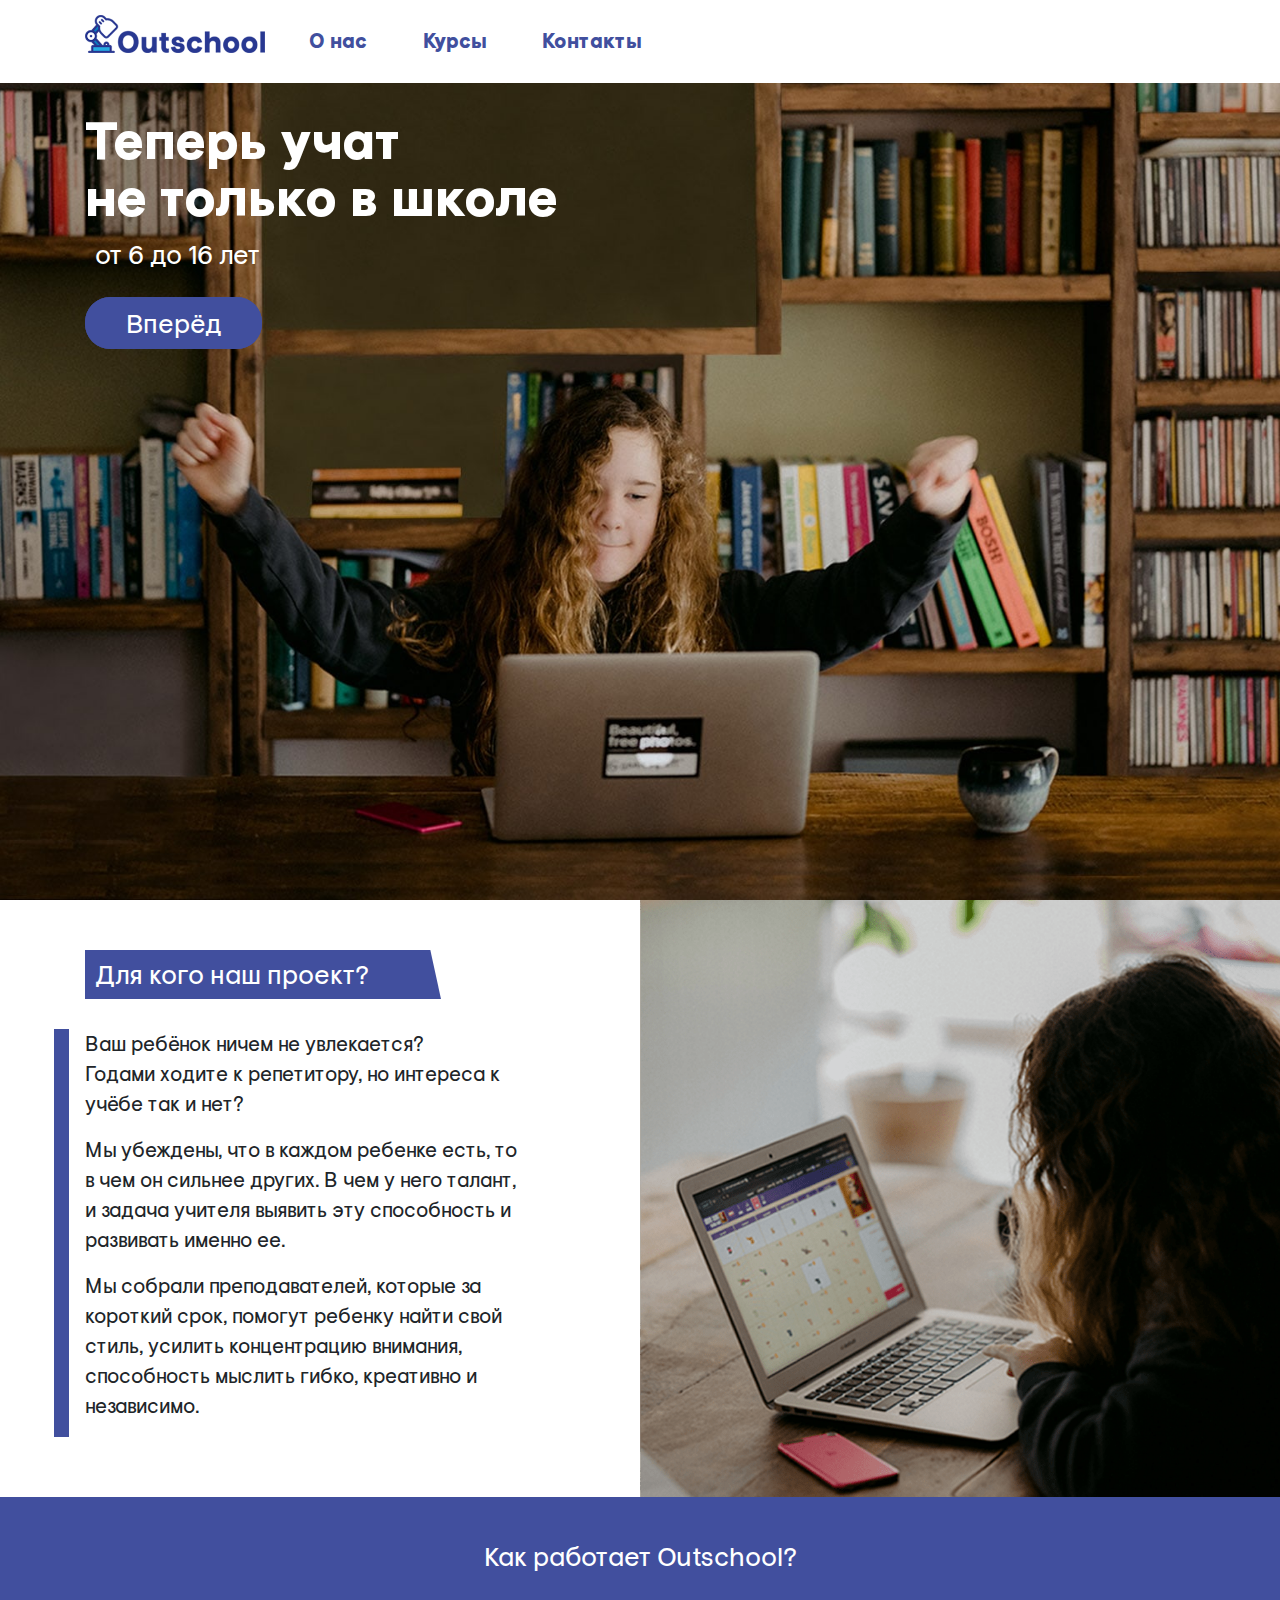
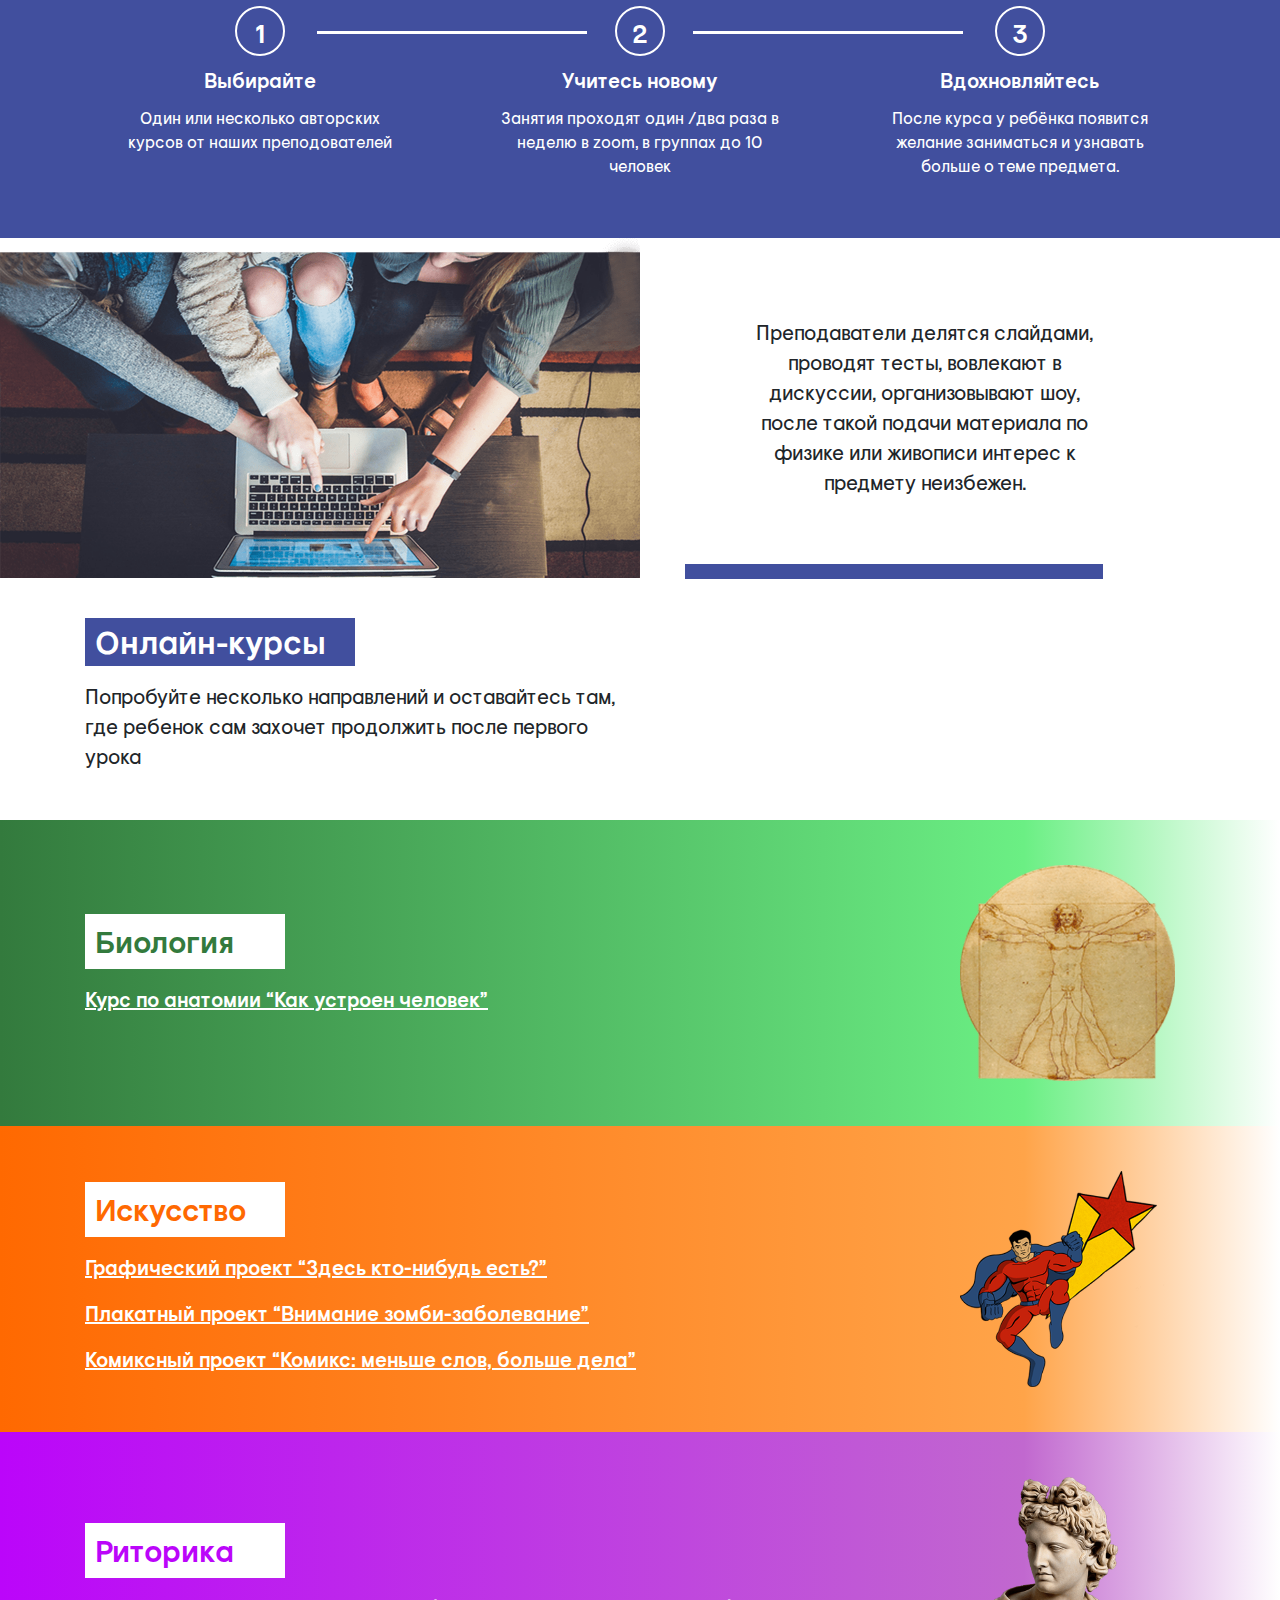
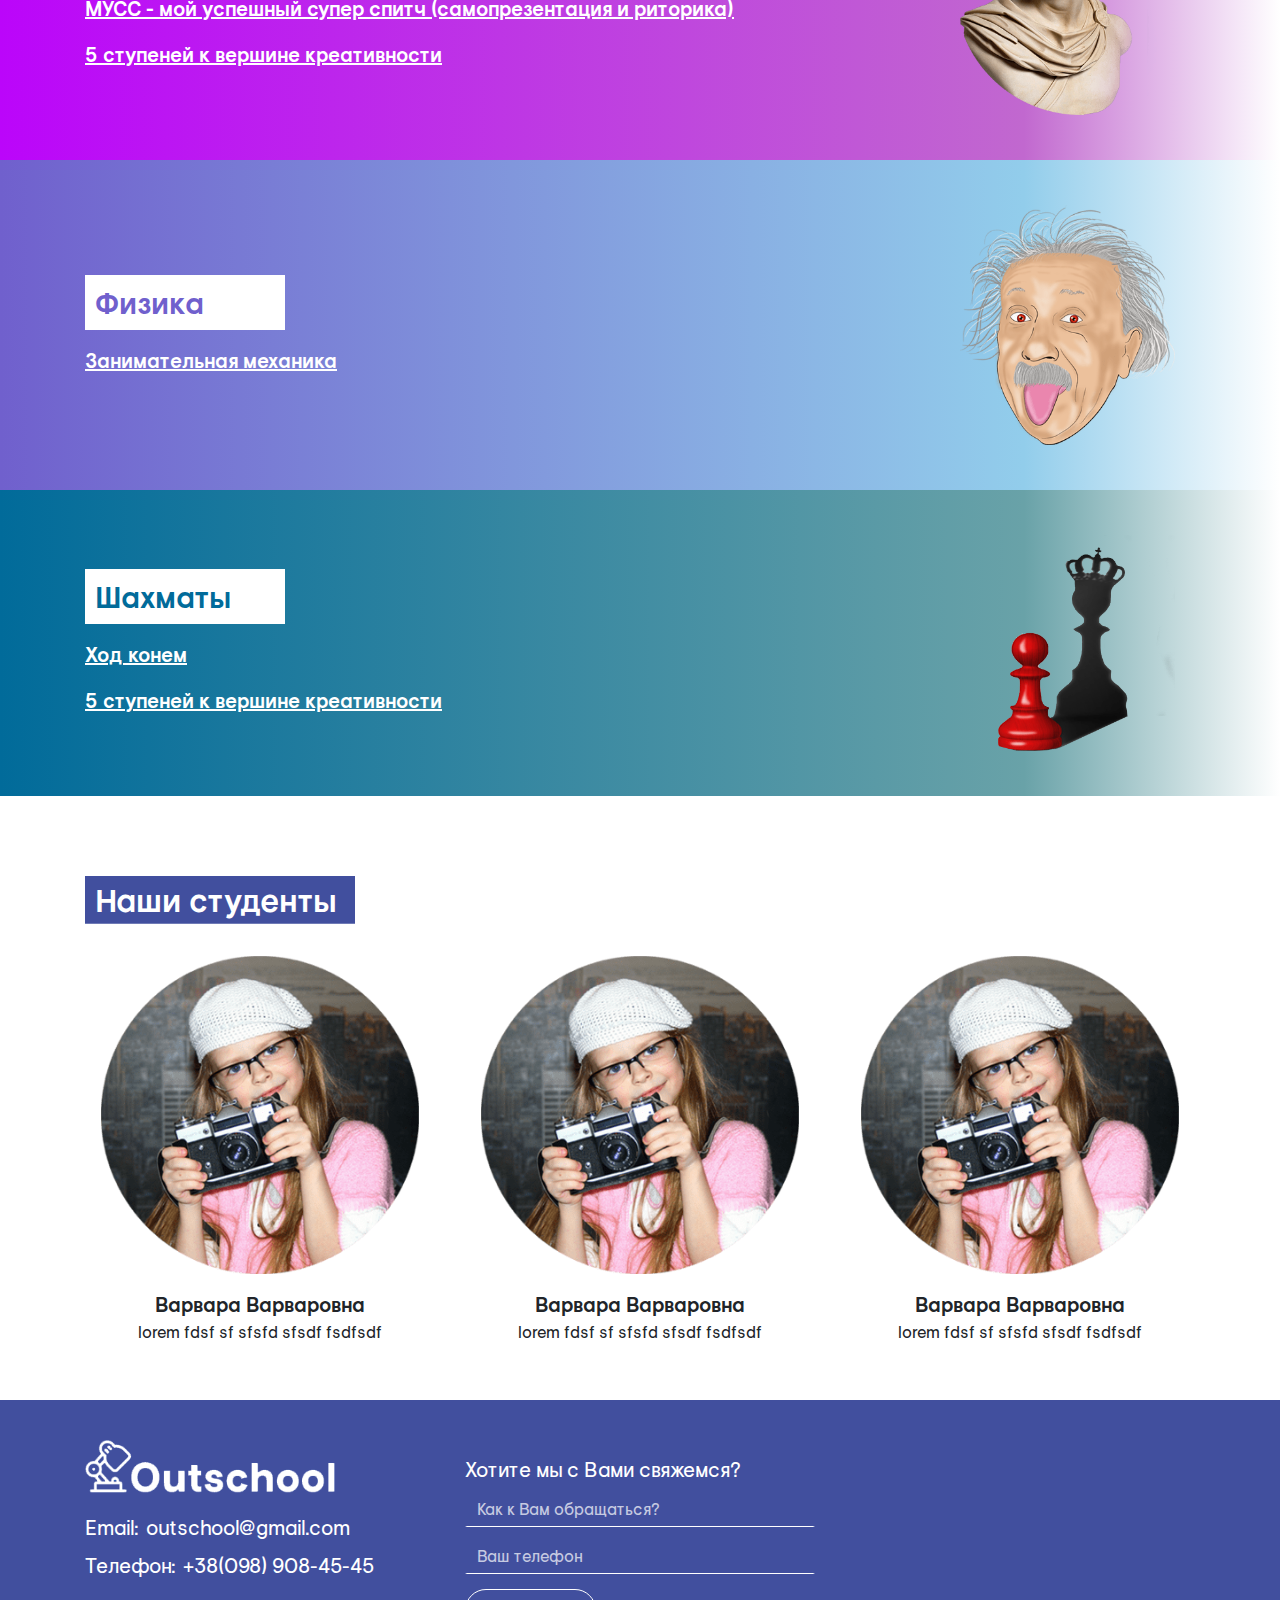
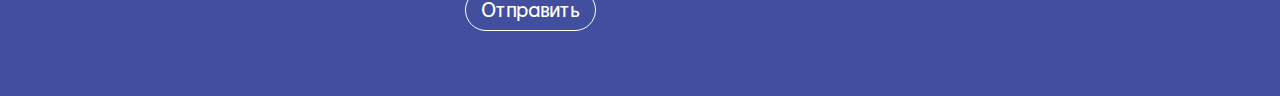
==== commit b88fc46b: "commit" ====
--- a/index.html
+++ b/index.html
@@ -54,7 +54,7 @@
 	<main>
 		<section class="section__first" style="background-image: url('img/bg1.jpg');">
 			<div class="container h-100">
-				<div class="d-flex h-100 flex-column justify-content-start">
+				<div class="h-100 first">
 					<div>
 						<div class="first__title">Теперь учат<br/> не только в школе</div>
 						<div class="first__subtitle">от 6 до 16 лет</div>
@@ -64,10 +64,10 @@
 			</div>
 		</section>
 
-		<section class="section section__about" style="background-image: url('img/about1.png')">
+		<section class="section section__about" style="">
 			<div class="container">
 				<div class="row">
-					<div class="col-md-5">
+					<div class="col-lg-5">
 						<div class="about__title">Для кого наш проект?</div>
 						<div class="about__body">
 							<p>
@@ -76,19 +76,16 @@
 								интереса к учёбе так и нет? 
 							</p>
 							<p>
-								Наши курсы рассчитаны на то, чтобы
-								за короткое время, выявить интерес 
-								и увлечь учеников. 
+								Мы убеждены, что в каждом ребенке есть, то в чем он сильнее других. В чем у него талант, и задача учителя выявить эту способность и развивать именно ее.
 							</p>
 							<p>
-								Мы собрали
-								преподавателей, которые могут
-								влюбить в свой предмет или 
-								хобби с первого взгляда.
+								Мы собрали преподавателей, которые за короткий срок, помогут ребенку найти свой стиль, усилить концентрацию внимания, способность мыслить гибко, креативно и независимо. 
 							</p>
 						</div>
 					</div>
-					<div class="col-md-6"></div>
+					<div class="col-lg-6 m-0 p-0 hiddens">
+						<img class="w-100" src="img/about1.png" alt="">
+					</div>
 				</div>
 			</div>
 		</section>
@@ -115,18 +112,21 @@
 						<div class="how__item__number">3</div>
 						<div class="how__item__title">Вдохновляйтесь</div>
 						<div class="how__item__text">
-							Важный результат после курса это желание ребенка узнать больше
-						</div>
-					</div>
-				</div>
-			</div>
-		</section>
-
-		<section class="section section__quote" style="background-image: url('img/learn.png')">
+							После курса у ребёнка появится желание заниматься и узнавать больше о теме предмета.
+						</div>
+					</div>
+				</div>
+			</div>
+		</section>
+
+		<section class="section section__quote" style="">
 			<div class="container">
 				<div class="row">
+					<div class="col-md-6 hiddens p-0">
+						<img class="w-100" src="img/learn.png" alt="">
+					</div>
 					<div class="col-md-4 offset-md-7 quote__body">
-						Преподователь делится слайдами,  вовлекает  в  дискусии,  организовывает  шоу и  после такой подачи   физики  или   шахмат, интерес к предмету неизбежен
+						Преподаватели делятся слайдами, проводят тесты, вовлекают в дискуссии, организовывают шоу, после такой подачи материала по физике или живописи интерес к предмету неизбежен. 
 					</div>
 				</div>
 			</div>
@@ -135,7 +135,11 @@
 		<section class="section">
 			<div class="container pb-5">
 				<div class="title title--big">Онлайн-курсы</div>
-				<div class="subtitle">Выберите свой курс:</div>
+				<div class="row">
+					<div class="col-md-6 subtitle pt-3">
+						Попробуйте несколько направлений и оставайтесь там, где ребенок сам захочет продолжить после первого урока
+					</div>
+				</div>
 			</div>
 
 			<!-- <div style="background: linear-gradient(to right, #d21e5e 0%, #d24476 80%, #fff 100%);">
@@ -159,7 +163,7 @@
 						<div class="col-md-9 course__item">
 							<div class="course__title" style="color: #337a3d;">Биология</div>
 							<div class="py-3">
-								<a class="course__link" href="">Курс по анатомии “Как устроен человек”</a>
+								<a class="course__link" href="course.html">Курс по анатомии “Как устроен человек”</a>
 							</div>
 						</div>
 						<div class="col-md-3">
--- a/css/main.min.css
+++ b/css/main.min.css
@@ -1,2 +1,2 @@
-@charset "UTF-8";:root{--blue:#007bff;--indigo:#6610f2;--purple:#6f42c1;--pink:#e83e8c;--red:#cc2eaa;--orange:#fd7e14;--yellow:#ffc107;--green:#2ecc71;--teal:#20c997;--cyan:#17a2b8;--white:#fff;--gray:#6c757d;--gray-dark:#343a40;--primary:#007bff;--secondary:#6c757d;--success:#2ecc71;--info:#17a2b8;--warning:#ffc107;--danger:#cc2eaa;--light:#f8f9fa;--dark:#343a40;--breakpoint-xs:0;--breakpoint-sm:576px;--breakpoint-md:768px;--breakpoint-lg:992px;--breakpoint-xl:1200px;--font-family-sans-serif:-apple-system,BlinkMacSystemFont,"Segoe UI",Roboto,"Helvetica Neue",Arial,"Noto Sans",sans-serif,"Apple Color Emoji","Segoe UI Emoji","Segoe UI Symbol","Noto Color Emoji";--font-family-monospace:SFMono-Regular,Menlo,Monaco,Consolas,"Liberation Mono","Courier New",monospace}*,::after,::before{box-sizing:border-box}html{font-family:sans-serif;line-height:1.15;-webkit-text-size-adjust:100%;-webkit-tap-highlight-color:transparent}article,aside,figcaption,figure,footer,header,hgroup,main,nav,section{display:block}body{margin:0;font-family:-apple-system,BlinkMacSystemFont,"Segoe UI",Roboto,"Helvetica Neue",Arial,"Noto Sans",sans-serif,"Apple Color Emoji","Segoe UI Emoji","Segoe UI Symbol","Noto Color Emoji";font-size:1rem;font-weight:400;line-height:1.5;color:#212529;text-align:left;background-color:#fff}[tabindex="-1"]:focus:not(:focus-visible){outline:0!important}hr{box-sizing:content-box;height:0;overflow:visible}h1,h2,h3,h4,h5,h6{margin-top:0;margin-bottom:.5rem}p{margin-top:0;margin-bottom:1rem}abbr[data-original-title],abbr[title]{text-decoration:underline;-webkit-text-decoration:underline dotted;text-decoration:underline dotted;cursor:help;border-bottom:0;-webkit-text-decoration-skip-ink:none;text-decoration-skip-ink:none}address{margin-bottom:1rem;font-style:normal;line-height:inherit}dl,ol,ul{margin-top:0;margin-bottom:1rem}ol ol,ol ul,ul ol,ul ul{margin-bottom:0}dt{font-weight:700}dd{margin-bottom:.5rem;margin-left:0}blockquote{margin:0 0 1rem}b,strong{font-weight:bolder}small{font-size:80%}sub,sup{position:relative;font-size:75%;line-height:0;vertical-align:baseline}sub{bottom:-.25em}sup{top:-.5em}a{color:#007bff;text-decoration:none;background-color:transparent}a:hover{color:#0056b3;text-decoration:underline}a:not([href]):not([class]){color:inherit;text-decoration:none}a:not([href]):not([class]):hover{color:inherit;text-decoration:none}code,kbd,pre,samp{font-family:SFMono-Regular,Menlo,Monaco,Consolas,"Liberation Mono","Courier New",monospace;font-size:1em}pre{margin-top:0;margin-bottom:1rem;overflow:auto;-ms-overflow-style:scrollbar}figure{margin:0 0 1rem}img{vertical-align:middle;border-style:none}svg{overflow:hidden;vertical-align:middle}table{border-collapse:collapse}caption{padding-top:.75rem;padding-bottom:.75rem;color:#6c757d;text-align:left;caption-side:bottom}th{text-align:inherit}label{display:inline-block;margin-bottom:.5rem}button{border-radius:0}button:focus{outline:1px dotted;outline:5px auto -webkit-focus-ring-color}button,input,optgroup,select,textarea{margin:0;font-family:inherit;font-size:inherit;line-height:inherit}button,input{overflow:visible}button,select{text-transform:none}[role=button]{cursor:pointer}select{word-wrap:normal}[type=button],[type=reset],[type=submit],button{-webkit-appearance:button}[type=button]:not(:disabled),[type=reset]:not(:disabled),[type=submit]:not(:disabled),button:not(:disabled){cursor:pointer}[type=button]::-moz-focus-inner,[type=reset]::-moz-focus-inner,[type=submit]::-moz-focus-inner,button::-moz-focus-inner{padding:0;border-style:none}input[type=checkbox],input[type=radio]{box-sizing:border-box;padding:0}textarea{overflow:auto;resize:vertical}fieldset{min-width:0;padding:0;margin:0;border:0}legend{display:block;width:100%;max-width:100%;padding:0;margin-bottom:.5rem;font-size:1.5rem;line-height:inherit;color:inherit;white-space:normal}progress{vertical-align:baseline}[type=number]::-webkit-inner-spin-button,[type=number]::-webkit-outer-spin-button{height:auto}[type=search]{outline-offset:-2px;-webkit-appearance:none}[type=search]::-webkit-search-decoration{-webkit-appearance:none}::-webkit-file-upload-button{font:inherit;-webkit-appearance:button}output{display:inline-block}summary{display:list-item;cursor:pointer}template{display:none}[hidden]{display:none!important}.h1,.h2,.h3,.h4,.h5,.h6,h1,h2,h3,h4,h5,h6{margin-bottom:.5rem;font-weight:500;line-height:1.2}.h1,h1{font-size:2.5rem}.h2,h2{font-size:2rem}.h3,h3{font-size:1.75rem}.h4,h4{font-size:1.5rem}.h5,h5{font-size:1.25rem}.h6,h6{font-size:1rem}.lead{font-size:1.25rem;font-weight:300}.display-1{font-size:6rem;font-weight:300;line-height:1.2}.display-2{font-size:5.5rem;font-weight:300;line-height:1.2}.display-3{font-size:4.5rem;font-weight:300;line-height:1.2}.display-4{font-size:3.5rem;font-weight:300;line-height:1.2}hr{margin-top:1rem;margin-bottom:1rem;border:0;border-top:1px solid rgba(0,0,0,.1)}.small,small{font-size:80%;font-weight:400}.mark,mark{padding:.2em;background-color:#fcf8e3}.list-unstyled{padding-left:0;list-style:none}.list-inline{padding-left:0;list-style:none}.list-inline-item{display:inline-block}.list-inline-item:not(:last-child){margin-right:.5rem}.initialism{font-size:90%;text-transform:uppercase}.blockquote{margin-bottom:1rem;font-size:1.25rem}.blockquote-footer{display:block;font-size:80%;color:#6c757d}.blockquote-footer::before{content:"\2014\00A0"}.img-fluid{max-width:100%;height:auto}.img-thumbnail{padding:.25rem;background-color:#fff;border:1px solid #dee2e6;border-radius:.25rem;max-width:100%;height:auto}.figure{display:inline-block}.figure-img{margin-bottom:.5rem;line-height:1}.figure-caption{font-size:90%;color:#6c757d}code{font-size:87.5%;color:#e83e8c;word-wrap:break-word}a>code{color:inherit}kbd{padding:.2rem .4rem;font-size:87.5%;color:#fff;background-color:#212529;border-radius:.2rem}kbd kbd{padding:0;font-size:100%;font-weight:700}pre{display:block;font-size:87.5%;color:#212529}pre code{font-size:inherit;color:inherit;word-break:normal}.pre-scrollable{max-height:340px;overflow-y:scroll}.container,.container-fluid,.container-lg,.container-md,.container-sm,.container-xl{width:100%;padding-right:15px;padding-left:15px;margin-right:auto;margin-left:auto}@media (min-width:576px){.container,.container-sm{max-width:540px}}@media (min-width:768px){.container,.container-md,.container-sm{max-width:720px}}@media (min-width:992px){.container,.container-lg,.container-md,.container-sm{max-width:960px}}@media (min-width:1200px){.container,.container-lg,.container-md,.container-sm,.container-xl{max-width:1140px}}.row{display:flex;flex-wrap:wrap;margin-right:-15px;margin-left:-15px}.no-gutters{margin-right:0;margin-left:0}.no-gutters>.col,.no-gutters>[class*=col-]{padding-right:0;padding-left:0}.col,.col-1,.col-10,.col-11,.col-12,.col-2,.col-3,.col-4,.col-5,.col-6,.col-7,.col-8,.col-9,.col-auto,.col-lg,.col-lg-1,.col-lg-10,.col-lg-11,.col-lg-12,.col-lg-2,.col-lg-3,.col-lg-4,.col-lg-5,.col-lg-6,.col-lg-7,.col-lg-8,.col-lg-9,.col-lg-auto,.col-md,.col-md-1,.col-md-10,.col-md-11,.col-md-12,.col-md-2,.col-md-3,.col-md-4,.col-md-5,.col-md-6,.col-md-7,.col-md-8,.col-md-9,.col-md-auto,.col-sm,.col-sm-1,.col-sm-10,.col-sm-11,.col-sm-12,.col-sm-2,.col-sm-3,.col-sm-4,.col-sm-5,.col-sm-6,.col-sm-7,.col-sm-8,.col-sm-9,.col-sm-auto,.col-xl,.col-xl-1,.col-xl-10,.col-xl-11,.col-xl-12,.col-xl-2,.col-xl-3,.col-xl-4,.col-xl-5,.col-xl-6,.col-xl-7,.col-xl-8,.col-xl-9,.col-xl-auto{position:relative;width:100%;padding-right:15px;padding-left:15px}.col{flex-basis:0;flex-grow:1;max-width:100%}.row-cols-1>*{flex:0 0 100%;max-width:100%}.row-cols-2>*{flex:0 0 50%;max-width:50%}.row-cols-3>*{flex:0 0 33.33333%;max-width:33.33333%}.row-cols-4>*{flex:0 0 25%;max-width:25%}.row-cols-5>*{flex:0 0 20%;max-width:20%}.row-cols-6>*{flex:0 0 16.66667%;max-width:16.66667%}.col-auto{flex:0 0 auto;width:auto;max-width:100%}.col-1{flex:0 0 8.33333%;max-width:8.33333%}.col-2{flex:0 0 16.66667%;max-width:16.66667%}.col-3{flex:0 0 25%;max-width:25%}.col-4{flex:0 0 33.33333%;max-width:33.33333%}.col-5{flex:0 0 41.66667%;max-width:41.66667%}.col-6{flex:0 0 50%;max-width:50%}.col-7{flex:0 0 58.33333%;max-width:58.33333%}.col-8{flex:0 0 66.66667%;max-width:66.66667%}.col-9{flex:0 0 75%;max-width:75%}.col-10{flex:0 0 83.33333%;max-width:83.33333%}.col-11{flex:0 0 91.66667%;max-width:91.66667%}.col-12{flex:0 0 100%;max-width:100%}.order-first{order:-1}.order-last{order:13}.order-0{order:0}.order-1{order:1}.order-2{order:2}.order-3{order:3}.order-4{order:4}.order-5{order:5}.order-6{order:6}.order-7{order:7}.order-8{order:8}.order-9{order:9}.order-10{order:10}.order-11{order:11}.order-12{order:12}.offset-1{margin-left:8.33333%}.offset-2{margin-left:16.66667%}.offset-3{margin-left:25%}.offset-4{margin-left:33.33333%}.offset-5{margin-left:41.66667%}.offset-6{margin-left:50%}.offset-7{margin-left:58.33333%}.offset-8{margin-left:66.66667%}.offset-9{margin-left:75%}.offset-10{margin-left:83.33333%}.offset-11{margin-left:91.66667%}@media (min-width:576px){.col-sm{flex-basis:0;flex-grow:1;max-width:100%}.row-cols-sm-1>*{flex:0 0 100%;max-width:100%}.row-cols-sm-2>*{flex:0 0 50%;max-width:50%}.row-cols-sm-3>*{flex:0 0 33.33333%;max-width:33.33333%}.row-cols-sm-4>*{flex:0 0 25%;max-width:25%}.row-cols-sm-5>*{flex:0 0 20%;max-width:20%}.row-cols-sm-6>*{flex:0 0 16.66667%;max-width:16.66667%}.col-sm-auto{flex:0 0 auto;width:auto;max-width:100%}.col-sm-1{flex:0 0 8.33333%;max-width:8.33333%}.col-sm-2{flex:0 0 16.66667%;max-width:16.66667%}.col-sm-3{flex:0 0 25%;max-width:25%}.col-sm-4{flex:0 0 33.33333%;max-width:33.33333%}.col-sm-5{flex:0 0 41.66667%;max-width:41.66667%}.col-sm-6{flex:0 0 50%;max-width:50%}.col-sm-7{flex:0 0 58.33333%;max-width:58.33333%}.col-sm-8{flex:0 0 66.66667%;max-width:66.66667%}.col-sm-9{flex:0 0 75%;max-width:75%}.col-sm-10{flex:0 0 83.33333%;max-width:83.33333%}.col-sm-11{flex:0 0 91.66667%;max-width:91.66667%}.col-sm-12{flex:0 0 100%;max-width:100%}.order-sm-first{order:-1}.order-sm-last{order:13}.order-sm-0{order:0}.order-sm-1{order:1}.order-sm-2{order:2}.order-sm-3{order:3}.order-sm-4{order:4}.order-sm-5{order:5}.order-sm-6{order:6}.order-sm-7{order:7}.order-sm-8{order:8}.order-sm-9{order:9}.order-sm-10{order:10}.order-sm-11{order:11}.order-sm-12{order:12}.offset-sm-0{margin-left:0}.offset-sm-1{margin-left:8.33333%}.offset-sm-2{margin-left:16.66667%}.offset-sm-3{margin-left:25%}.offset-sm-4{margin-left:33.33333%}.offset-sm-5{margin-left:41.66667%}.offset-sm-6{margin-left:50%}.offset-sm-7{margin-left:58.33333%}.offset-sm-8{margin-left:66.66667%}.offset-sm-9{margin-left:75%}.offset-sm-10{margin-left:83.33333%}.offset-sm-11{margin-left:91.66667%}}@media (min-width:768px){.col-md{flex-basis:0;flex-grow:1;max-width:100%}.row-cols-md-1>*{flex:0 0 100%;max-width:100%}.row-cols-md-2>*{flex:0 0 50%;max-width:50%}.row-cols-md-3>*{flex:0 0 33.33333%;max-width:33.33333%}.row-cols-md-4>*{flex:0 0 25%;max-width:25%}.row-cols-md-5>*{flex:0 0 20%;max-width:20%}.row-cols-md-6>*{flex:0 0 16.66667%;max-width:16.66667%}.col-md-auto{flex:0 0 auto;width:auto;max-width:100%}.col-md-1{flex:0 0 8.33333%;max-width:8.33333%}.col-md-2{flex:0 0 16.66667%;max-width:16.66667%}.col-md-3{flex:0 0 25%;max-width:25%}.col-md-4{flex:0 0 33.33333%;max-width:33.33333%}.col-md-5{flex:0 0 41.66667%;max-width:41.66667%}.col-md-6{flex:0 0 50%;max-width:50%}.col-md-7{flex:0 0 58.33333%;max-width:58.33333%}.col-md-8{flex:0 0 66.66667%;max-width:66.66667%}.col-md-9{flex:0 0 75%;max-width:75%}.col-md-10{flex:0 0 83.33333%;max-width:83.33333%}.col-md-11{flex:0 0 91.66667%;max-width:91.66667%}.col-md-12{flex:0 0 100%;max-width:100%}.order-md-first{order:-1}.order-md-last{order:13}.order-md-0{order:0}.order-md-1{order:1}.order-md-2{order:2}.order-md-3{order:3}.order-md-4{order:4}.order-md-5{order:5}.order-md-6{order:6}.order-md-7{order:7}.order-md-8{order:8}.order-md-9{order:9}.order-md-10{order:10}.order-md-11{order:11}.order-md-12{order:12}.offset-md-0{margin-left:0}.offset-md-1{margin-left:8.33333%}.offset-md-2{margin-left:16.66667%}.offset-md-3{margin-left:25%}.offset-md-4{margin-left:33.33333%}.offset-md-5{margin-left:41.66667%}.offset-md-6{margin-left:50%}.offset-md-7{margin-left:58.33333%}.offset-md-8{margin-left:66.66667%}.offset-md-9{margin-left:75%}.offset-md-10{margin-left:83.33333%}.offset-md-11{margin-left:91.66667%}}@media (min-width:992px){.col-lg{flex-basis:0;flex-grow:1;max-width:100%}.row-cols-lg-1>*{flex:0 0 100%;max-width:100%}.row-cols-lg-2>*{flex:0 0 50%;max-width:50%}.row-cols-lg-3>*{flex:0 0 33.33333%;max-width:33.33333%}.row-cols-lg-4>*{flex:0 0 25%;max-width:25%}.row-cols-lg-5>*{flex:0 0 20%;max-width:20%}.row-cols-lg-6>*{flex:0 0 16.66667%;max-width:16.66667%}.col-lg-auto{flex:0 0 auto;width:auto;max-width:100%}.col-lg-1{flex:0 0 8.33333%;max-width:8.33333%}.col-lg-2{flex:0 0 16.66667%;max-width:16.66667%}.col-lg-3{flex:0 0 25%;max-width:25%}.col-lg-4{flex:0 0 33.33333%;max-width:33.33333%}.col-lg-5{flex:0 0 41.66667%;max-width:41.66667%}.col-lg-6{flex:0 0 50%;max-width:50%}.col-lg-7{flex:0 0 58.33333%;max-width:58.33333%}.col-lg-8{flex:0 0 66.66667%;max-width:66.66667%}.col-lg-9{flex:0 0 75%;max-width:75%}.col-lg-10{flex:0 0 83.33333%;max-width:83.33333%}.col-lg-11{flex:0 0 91.66667%;max-width:91.66667%}.col-lg-12{flex:0 0 100%;max-width:100%}.order-lg-first{order:-1}.order-lg-last{order:13}.order-lg-0{order:0}.order-lg-1{order:1}.order-lg-2{order:2}.order-lg-3{order:3}.order-lg-4{order:4}.order-lg-5{order:5}.order-lg-6{order:6}.order-lg-7{order:7}.order-lg-8{order:8}.order-lg-9{order:9}.order-lg-10{order:10}.order-lg-11{order:11}.order-lg-12{order:12}.offset-lg-0{margin-left:0}.offset-lg-1{margin-left:8.33333%}.offset-lg-2{margin-left:16.66667%}.offset-lg-3{margin-left:25%}.offset-lg-4{margin-left:33.33333%}.offset-lg-5{margin-left:41.66667%}.offset-lg-6{margin-left:50%}.offset-lg-7{margin-left:58.33333%}.offset-lg-8{margin-left:66.66667%}.offset-lg-9{margin-left:75%}.offset-lg-10{margin-left:83.33333%}.offset-lg-11{margin-left:91.66667%}}@media (min-width:1200px){.col-xl{flex-basis:0;flex-grow:1;max-width:100%}.row-cols-xl-1>*{flex:0 0 100%;max-width:100%}.row-cols-xl-2>*{flex:0 0 50%;max-width:50%}.row-cols-xl-3>*{flex:0 0 33.33333%;max-width:33.33333%}.row-cols-xl-4>*{flex:0 0 25%;max-width:25%}.row-cols-xl-5>*{flex:0 0 20%;max-width:20%}.row-cols-xl-6>*{flex:0 0 16.66667%;max-width:16.66667%}.col-xl-auto{flex:0 0 auto;width:auto;max-width:100%}.col-xl-1{flex:0 0 8.33333%;max-width:8.33333%}.col-xl-2{flex:0 0 16.66667%;max-width:16.66667%}.col-xl-3{flex:0 0 25%;max-width:25%}.col-xl-4{flex:0 0 33.33333%;max-width:33.33333%}.col-xl-5{flex:0 0 41.66667%;max-width:41.66667%}.col-xl-6{flex:0 0 50%;max-width:50%}.col-xl-7{flex:0 0 58.33333%;max-width:58.33333%}.col-xl-8{flex:0 0 66.66667%;max-width:66.66667%}.col-xl-9{flex:0 0 75%;max-width:75%}.col-xl-10{flex:0 0 83.33333%;max-width:83.33333%}.col-xl-11{flex:0 0 91.66667%;max-width:91.66667%}.col-xl-12{flex:0 0 100%;max-width:100%}.order-xl-first{order:-1}.order-xl-last{order:13}.order-xl-0{order:0}.order-xl-1{order:1}.order-xl-2{order:2}.order-xl-3{order:3}.order-xl-4{order:4}.order-xl-5{order:5}.order-xl-6{order:6}.order-xl-7{order:7}.order-xl-8{order:8}.order-xl-9{order:9}.order-xl-10{order:10}.order-xl-11{order:11}.order-xl-12{order:12}.offset-xl-0{margin-left:0}.offset-xl-1{margin-left:8.33333%}.offset-xl-2{margin-left:16.66667%}.offset-xl-3{margin-left:25%}.offset-xl-4{margin-left:33.33333%}.offset-xl-5{margin-left:41.66667%}.offset-xl-6{margin-left:50%}.offset-xl-7{margin-left:58.33333%}.offset-xl-8{margin-left:66.66667%}.offset-xl-9{margin-left:75%}.offset-xl-10{margin-left:83.33333%}.offset-xl-11{margin-left:91.66667%}}.table{width:100%;margin-bottom:1rem;color:#212529}.table td,.table th{padding:.75rem;vertical-align:top;border-top:1px solid #dee2e6}.table thead th{vertical-align:bottom;border-bottom:2px solid #dee2e6}.table tbody+tbody{border-top:2px solid #dee2e6}.table-sm td,.table-sm th{padding:.3rem}.table-bordered{border:1px solid #dee2e6}.table-bordered td,.table-bordered th{border:1px solid #dee2e6}.table-bordered thead td,.table-bordered thead th{border-bottom-width:2px}.table-borderless tbody+tbody,.table-borderless td,.table-borderless th,.table-borderless thead th{border:0}.table-striped tbody tr:nth-of-type(odd){background-color:rgba(0,0,0,.05)}.table-hover tbody tr:hover{color:#212529;background-color:rgba(0,0,0,.075)}.table-primary,.table-primary>td,.table-primary>th{background-color:#b8daff}.table-primary tbody+tbody,.table-primary td,.table-primary th,.table-primary thead th{border-color:#7abaff}.table-hover .table-primary:hover{background-color:#9fcdff}.table-hover .table-primary:hover>td,.table-hover .table-primary:hover>th{background-color:#9fcdff}.table-secondary,.table-secondary>td,.table-secondary>th{background-color:#d6d8db}.table-secondary tbody+tbody,.table-secondary td,.table-secondary th,.table-secondary thead th{border-color:#b3b7bb}.table-hover .table-secondary:hover{background-color:#c8cbcf}.table-hover .table-secondary:hover>td,.table-hover .table-secondary:hover>th{background-color:#c8cbcf}.table-success,.table-success>td,.table-success>th{background-color:#c4f1d7}.table-success tbody+tbody,.table-success td,.table-success th,.table-success thead th{border-color:#92e4b5}.table-hover .table-success:hover{background-color:#afecc9}.table-hover .table-success:hover>td,.table-hover .table-success:hover>th{background-color:#afecc9}.table-info,.table-info>td,.table-info>th{background-color:#bee5eb}.table-info tbody+tbody,.table-info td,.table-info th,.table-info thead th{border-color:#86cfda}.table-hover .table-info:hover{background-color:#abdde5}.table-hover .table-info:hover>td,.table-hover .table-info:hover>th{background-color:#abdde5}.table-warning,.table-warning>td,.table-warning>th{background-color:#ffeeba}.table-warning tbody+tbody,.table-warning td,.table-warning th,.table-warning thead th{border-color:#ffdf7e}.table-hover .table-warning:hover{background-color:#ffe8a1}.table-hover .table-warning:hover>td,.table-hover .table-warning:hover>th{background-color:#ffe8a1}.table-danger,.table-danger>td,.table-danger>th{background-color:#f1c4e7}.table-danger tbody+tbody,.table-danger td,.table-danger th,.table-danger thead th{border-color:#e492d3}.table-hover .table-danger:hover{background-color:#ecafdf}.table-hover .table-danger:hover>td,.table-hover .table-danger:hover>th{background-color:#ecafdf}.table-light,.table-light>td,.table-light>th{background-color:#fdfdfe}.table-light tbody+tbody,.table-light td,.table-light th,.table-light thead th{border-color:#fbfcfc}.table-hover .table-light:hover{background-color:#ececf6}.table-hover .table-light:hover>td,.table-hover .table-light:hover>th{background-color:#ececf6}.table-dark,.table-dark>td,.table-dark>th{background-color:#c6c8ca}.table-dark tbody+tbody,.table-dark td,.table-dark th,.table-dark thead th{border-color:#95999c}.table-hover .table-dark:hover{background-color:#b9bbbe}.table-hover .table-dark:hover>td,.table-hover .table-dark:hover>th{background-color:#b9bbbe}.table-active,.table-active>td,.table-active>th{background-color:rgba(0,0,0,.075)}.table-hover .table-active:hover{background-color:rgba(0,0,0,.075)}.table-hover .table-active:hover>td,.table-hover .table-active:hover>th{background-color:rgba(0,0,0,.075)}.table .thead-dark th{color:#fff;background-color:#343a40;border-color:#454d55}.table .thead-light th{color:#495057;background-color:#e9ecef;border-color:#dee2e6}.table-dark{color:#fff;background-color:#343a40}.table-dark td,.table-dark th,.table-dark thead th{border-color:#454d55}.table-dark.table-bordered{border:0}.table-dark.table-striped tbody tr:nth-of-type(odd){background-color:rgba(255,255,255,.05)}.table-dark.table-hover tbody tr:hover{color:#fff;background-color:rgba(255,255,255,.075)}@media (max-width:575.98px){.table-responsive-sm{display:block;width:100%;overflow-x:auto;-webkit-overflow-scrolling:touch}.table-responsive-sm>.table-bordered{border:0}}@media (max-width:767.98px){.table-responsive-md{display:block;width:100%;overflow-x:auto;-webkit-overflow-scrolling:touch}.table-responsive-md>.table-bordered{border:0}}@media (max-width:991.98px){.table-responsive-lg{display:block;width:100%;overflow-x:auto;-webkit-overflow-scrolling:touch}.table-responsive-lg>.table-bordered{border:0}}@media (max-width:1199.98px){.table-responsive-xl{display:block;width:100%;overflow-x:auto;-webkit-overflow-scrolling:touch}.table-responsive-xl>.table-bordered{border:0}}.table-responsive{display:block;width:100%;overflow-x:auto;-webkit-overflow-scrolling:touch}.table-responsive>.table-bordered{border:0}.form-control{display:block;width:100%;height:calc(1.5em + .75rem + 2px);padding:.375rem .75rem;font-size:1rem;font-weight:400;line-height:1.5;color:#495057;background-color:#fff;background-clip:padding-box;border:1px solid #ced4da;border-radius:.25rem;transition:border-color .15s ease-in-out,box-shadow .15s ease-in-out}@media (prefers-reduced-motion:reduce){.form-control{transition:none}}.form-control::-ms-expand{background-color:transparent;border:0}.form-control:-moz-focusring{color:transparent;text-shadow:0 0 0 #495057}.form-control:focus{color:#495057;background-color:#fff;border-color:#80bdff;outline:0;box-shadow:0 0 0 .2rem rgba(0,123,255,.25)}.form-control::-moz-placeholder{color:#6c757d;opacity:1}.form-control:-ms-input-placeholder{color:#6c757d;opacity:1}.form-control::-ms-input-placeholder{color:#6c757d;opacity:1}.form-control::placeholder{color:#6c757d;opacity:1}.form-control:disabled,.form-control[readonly]{background-color:#e9ecef;opacity:1}input[type=date].form-control,input[type=datetime-local].form-control,input[type=month].form-control,input[type=time].form-control{-webkit-appearance:none;-moz-appearance:none;appearance:none}select.form-control:focus::-ms-value{color:#495057;background-color:#fff}.form-control-file,.form-control-range{display:block;width:100%}.col-form-label{padding-top:calc(.375rem + 1px);padding-bottom:calc(.375rem + 1px);margin-bottom:0;font-size:inherit;line-height:1.5}.col-form-label-lg{padding-top:calc(.5rem + 1px);padding-bottom:calc(.5rem + 1px);font-size:1.25rem;line-height:1.5}.col-form-label-sm{padding-top:calc(.25rem + 1px);padding-bottom:calc(.25rem + 1px);font-size:.875rem;line-height:1.5}.form-control-plaintext{display:block;width:100%;padding:.375rem 0;margin-bottom:0;font-size:1rem;line-height:1.5;color:#212529;background-color:transparent;border:solid transparent;border-width:1px 0}.form-control-plaintext.form-control-lg,.form-control-plaintext.form-control-sm{padding-right:0;padding-left:0}.form-control-sm{height:calc(1.5em + .5rem + 2px);padding:.25rem .5rem;font-size:.875rem;line-height:1.5;border-radius:.2rem}.form-control-lg{height:calc(1.5em + 1rem + 2px);padding:.5rem 1rem;font-size:1.25rem;line-height:1.5;border-radius:.3rem}select.form-control[multiple],select.form-control[size]{height:auto}textarea.form-control{height:auto}.form-group{margin-bottom:1rem}.form-text{display:block;margin-top:.25rem}.form-row{display:flex;flex-wrap:wrap;margin-right:-5px;margin-left:-5px}.form-row>.col,.form-row>[class*=col-]{padding-right:5px;padding-left:5px}.form-check{position:relative;display:block;padding-left:1.25rem}.form-check-input{position:absolute;margin-top:.3rem;margin-left:-1.25rem}.form-check-input:disabled~.form-check-label,.form-check-input[disabled]~.form-check-label{color:#6c757d}.form-check-label{margin-bottom:0}.form-check-inline{display:inline-flex;align-items:center;padding-left:0;margin-right:.75rem}.form-check-inline .form-check-input{position:static;margin-top:0;margin-right:.3125rem;margin-left:0}.valid-feedback{display:none;width:100%;margin-top:.25rem;font-size:80%;color:#2ecc71}.valid-tooltip{position:absolute;top:100%;left:0;z-index:5;display:none;max-width:100%;padding:.25rem .5rem;margin-top:.1rem;font-size:.875rem;line-height:1.5;color:#fff;background-color:rgba(46,204,113,.9);border-radius:.25rem}.is-valid~.valid-feedback,.is-valid~.valid-tooltip,.was-validated :valid~.valid-feedback,.was-validated :valid~.valid-tooltip{display:block}.form-control.is-valid,.was-validated .form-control:valid{border-color:#2ecc71;padding-right:calc(1.5em + .75rem);background-image:url("data:image/svg+xml,%3csvg xmlns='http://www.w3.org/2000/svg' width='8' height='8' viewBox='0 0 8 8'%3e%3cpath fill='%232ecc71' d='M2.3 6.73L.6 4.53c-.4-1.04.46-1.4 1.1-.8l1.1 1.4 3.4-3.8c.6-.63 1.6-.27 1.2.7l-4 4.6c-.43.5-.8.4-1.1.1z'/%3e%3c/svg%3e");background-repeat:no-repeat;background-position:right calc(.375em + .1875rem) center;background-size:calc(.75em + .375rem) calc(.75em + .375rem)}.form-control.is-valid:focus,.was-validated .form-control:valid:focus{border-color:#2ecc71;box-shadow:0 0 0 .2rem rgba(46,204,113,.25)}.was-validated textarea.form-control:valid,textarea.form-control.is-valid{padding-right:calc(1.5em + .75rem);background-position:top calc(.375em + .1875rem) right calc(.375em + .1875rem)}.custom-select.is-valid,.was-validated .custom-select:valid{border-color:#2ecc71;padding-right:calc(.75em + 2.3125rem);background:url("data:image/svg+xml,%3csvg xmlns='http://www.w3.org/2000/svg' width='4' height='5' viewBox='0 0 4 5'%3e%3cpath fill='%23343a40' d='M2 0L0 2h4zm0 5L0 3h4z'/%3e%3c/svg%3e") no-repeat right .75rem center/8px 10px,url("data:image/svg+xml,%3csvg xmlns='http://www.w3.org/2000/svg' width='8' height='8' viewBox='0 0 8 8'%3e%3cpath fill='%232ecc71' d='M2.3 6.73L.6 4.53c-.4-1.04.46-1.4 1.1-.8l1.1 1.4 3.4-3.8c.6-.63 1.6-.27 1.2.7l-4 4.6c-.43.5-.8.4-1.1.1z'/%3e%3c/svg%3e") #fff no-repeat center right 1.75rem/calc(.75em + .375rem) calc(.75em + .375rem)}.custom-select.is-valid:focus,.was-validated .custom-select:valid:focus{border-color:#2ecc71;box-shadow:0 0 0 .2rem rgba(46,204,113,.25)}.form-check-input.is-valid~.form-check-label,.was-validated .form-check-input:valid~.form-check-label{color:#2ecc71}.form-check-input.is-valid~.valid-feedback,.form-check-input.is-valid~.valid-tooltip,.was-validated .form-check-input:valid~.valid-feedback,.was-validated .form-check-input:valid~.valid-tooltip{display:block}.custom-control-input.is-valid~.custom-control-label,.was-validated .custom-control-input:valid~.custom-control-label{color:#2ecc71}.custom-control-input.is-valid~.custom-control-label::before,.was-validated .custom-control-input:valid~.custom-control-label::before{border-color:#2ecc71}.custom-control-input.is-valid:checked~.custom-control-label::before,.was-validated .custom-control-input:valid:checked~.custom-control-label::before{border-color:#54d98c;background-color:#54d98c}.custom-control-input.is-valid:focus~.custom-control-label::before,.was-validated .custom-control-input:valid:focus~.custom-control-label::before{box-shadow:0 0 0 .2rem rgba(46,204,113,.25)}.custom-control-input.is-valid:focus:not(:checked)~.custom-control-label::before,.was-validated .custom-control-input:valid:focus:not(:checked)~.custom-control-label::before{border-color:#2ecc71}.custom-file-input.is-valid~.custom-file-label,.was-validated .custom-file-input:valid~.custom-file-label{border-color:#2ecc71}.custom-file-input.is-valid:focus~.custom-file-label,.was-validated .custom-file-input:valid:focus~.custom-file-label{border-color:#2ecc71;box-shadow:0 0 0 .2rem rgba(46,204,113,.25)}.invalid-feedback{display:none;width:100%;margin-top:.25rem;font-size:80%;color:#cc2eaa}.invalid-tooltip{position:absolute;top:100%;left:0;z-index:5;display:none;max-width:100%;padding:.25rem .5rem;margin-top:.1rem;font-size:.875rem;line-height:1.5;color:#fff;background-color:rgba(204,46,170,.9);border-radius:.25rem}.is-invalid~.invalid-feedback,.is-invalid~.invalid-tooltip,.was-validated :invalid~.invalid-feedback,.was-validated :invalid~.invalid-tooltip{display:block}.form-control.is-invalid,.was-validated .form-control:invalid{border-color:#cc2eaa;padding-right:calc(1.5em + .75rem);background-image:url("data:image/svg+xml,%3csvg xmlns='http://www.w3.org/2000/svg' width='12' height='12' fill='none' stroke='%23cc2eaa' viewBox='0 0 12 12'%3e%3ccircle cx='6' cy='6' r='4.5'/%3e%3cpath stroke-linejoin='round' d='M5.8 3.6h.4L6 6.5z'/%3e%3ccircle cx='6' cy='8.2' r='.6' fill='%23cc2eaa' stroke='none'/%3e%3c/svg%3e");background-repeat:no-repeat;background-position:right calc(.375em + .1875rem) center;background-size:calc(.75em + .375rem) calc(.75em + .375rem)}.form-control.is-invalid:focus,.was-validated .form-control:invalid:focus{border-color:#cc2eaa;box-shadow:0 0 0 .2rem rgba(204,46,170,.25)}.was-validated textarea.form-control:invalid,textarea.form-control.is-invalid{padding-right:calc(1.5em + .75rem);background-position:top calc(.375em + .1875rem) right calc(.375em + .1875rem)}.custom-select.is-invalid,.was-validated .custom-select:invalid{border-color:#cc2eaa;padding-right:calc(.75em + 2.3125rem);background:url("data:image/svg+xml,%3csvg xmlns='http://www.w3.org/2000/svg' width='4' height='5' viewBox='0 0 4 5'%3e%3cpath fill='%23343a40' d='M2 0L0 2h4zm0 5L0 3h4z'/%3e%3c/svg%3e") no-repeat right .75rem center/8px 10px,url("data:image/svg+xml,%3csvg xmlns='http://www.w3.org/2000/svg' width='12' height='12' fill='none' stroke='%23cc2eaa' viewBox='0 0 12 12'%3e%3ccircle cx='6' cy='6' r='4.5'/%3e%3cpath stroke-linejoin='round' d='M5.8 3.6h.4L6 6.5z'/%3e%3ccircle cx='6' cy='8.2' r='.6' fill='%23cc2eaa' stroke='none'/%3e%3c/svg%3e") #fff no-repeat center right 1.75rem/calc(.75em + .375rem) calc(.75em + .375rem)}.custom-select.is-invalid:focus,.was-validated .custom-select:invalid:focus{border-color:#cc2eaa;box-shadow:0 0 0 .2rem rgba(204,46,170,.25)}.form-check-input.is-invalid~.form-check-label,.was-validated .form-check-input:invalid~.form-check-label{color:#cc2eaa}.form-check-input.is-invalid~.invalid-feedback,.form-check-input.is-invalid~.invalid-tooltip,.was-validated .form-check-input:invalid~.invalid-feedback,.was-validated .form-check-input:invalid~.invalid-tooltip{display:block}.custom-control-input.is-invalid~.custom-control-label,.was-validated .custom-control-input:invalid~.custom-control-label{color:#cc2eaa}.custom-control-input.is-invalid~.custom-control-label::before,.was-validated .custom-control-input:invalid~.custom-control-label::before{border-color:#cc2eaa}.custom-control-input.is-invalid:checked~.custom-control-label::before,.was-validated .custom-control-input:invalid:checked~.custom-control-label::before{border-color:#d954bc;background-color:#d954bc}.custom-control-input.is-invalid:focus~.custom-control-label::before,.was-validated .custom-control-input:invalid:focus~.custom-control-label::before{box-shadow:0 0 0 .2rem rgba(204,46,170,.25)}.custom-control-input.is-invalid:focus:not(:checked)~.custom-control-label::before,.was-validated .custom-control-input:invalid:focus:not(:checked)~.custom-control-label::before{border-color:#cc2eaa}.custom-file-input.is-invalid~.custom-file-label,.was-validated .custom-file-input:invalid~.custom-file-label{border-color:#cc2eaa}.custom-file-input.is-invalid:focus~.custom-file-label,.was-validated .custom-file-input:invalid:focus~.custom-file-label{border-color:#cc2eaa;box-shadow:0 0 0 .2rem rgba(204,46,170,.25)}.form-inline{display:flex;flex-flow:row wrap;align-items:center}.form-inline .form-check{width:100%}@media (min-width:576px){.form-inline label{display:flex;align-items:center;justify-content:center;margin-bottom:0}.form-inline .form-group{display:flex;flex:0 0 auto;flex-flow:row wrap;align-items:center;margin-bottom:0}.form-inline .form-control{display:inline-block;width:auto;vertical-align:middle}.form-inline .form-control-plaintext{display:inline-block}.form-inline .custom-select,.form-inline .input-group{width:auto}.form-inline .form-check{display:flex;align-items:center;justify-content:center;width:auto;padding-left:0}.form-inline .form-check-input{position:relative;flex-shrink:0;margin-top:0;margin-right:.25rem;margin-left:0}.form-inline .custom-control{align-items:center;justify-content:center}.form-inline .custom-control-label{margin-bottom:0}}.btn{display:inline-block;font-weight:400;color:#212529;text-align:center;vertical-align:middle;-webkit-user-select:none;-moz-user-select:none;-ms-user-select:none;user-select:none;background-color:transparent;border:1px solid transparent;padding:.375rem .75rem;font-size:1rem;line-height:1.5;border-radius:.25rem;transition:color .15s ease-in-out,background-color .15s ease-in-out,border-color .15s ease-in-out,box-shadow .15s ease-in-out}@media (prefers-reduced-motion:reduce){.btn{transition:none}}.btn:hover{color:#212529;text-decoration:none}.btn.focus,.btn:focus{outline:0;box-shadow:0 0 0 .2rem rgba(0,123,255,.25)}.btn.disabled,.btn:disabled{opacity:.65}.btn:not(:disabled):not(.disabled){cursor:pointer}a.btn.disabled,fieldset:disabled a.btn{pointer-events:none}.btn-primary{color:#fff;background-color:#007bff;border-color:#007bff}.btn-primary:hover{color:#fff;background-color:#0069d9;border-color:#0062cc}.btn-primary.focus,.btn-primary:focus{color:#fff;background-color:#0069d9;border-color:#0062cc;box-shadow:0 0 0 .2rem rgba(38,143,255,.5)}.btn-primary.disabled,.btn-primary:disabled{color:#fff;background-color:#007bff;border-color:#007bff}.btn-primary:not(:disabled):not(.disabled).active,.btn-primary:not(:disabled):not(.disabled):active,.show>.btn-primary.dropdown-toggle{color:#fff;background-color:#0062cc;border-color:#005cbf}.btn-primary:not(:disabled):not(.disabled).active:focus,.btn-primary:not(:disabled):not(.disabled):active:focus,.show>.btn-primary.dropdown-toggle:focus{box-shadow:0 0 0 .2rem rgba(38,143,255,.5)}.btn-secondary{color:#fff;background-color:#6c757d;border-color:#6c757d}.btn-secondary:hover{color:#fff;background-color:#5a6268;border-color:#545b62}.btn-secondary.focus,.btn-secondary:focus{color:#fff;background-color:#5a6268;border-color:#545b62;box-shadow:0 0 0 .2rem rgba(130,138,145,.5)}.btn-secondary.disabled,.btn-secondary:disabled{color:#fff;background-color:#6c757d;border-color:#6c757d}.btn-secondary:not(:disabled):not(.disabled).active,.btn-secondary:not(:disabled):not(.disabled):active,.show>.btn-secondary.dropdown-toggle{color:#fff;background-color:#545b62;border-color:#4e555b}.btn-secondary:not(:disabled):not(.disabled).active:focus,.btn-secondary:not(:disabled):not(.disabled):active:focus,.show>.btn-secondary.dropdown-toggle:focus{box-shadow:0 0 0 .2rem rgba(130,138,145,.5)}.btn-success{color:#fff;background-color:#2ecc71;border-color:#2ecc71}.btn-success:hover{color:#fff;background-color:#27ad60;border-color:#25a25a}.btn-success.focus,.btn-success:focus{color:#fff;background-color:#27ad60;border-color:#25a25a;box-shadow:0 0 0 .2rem rgba(77,212,134,.5)}.btn-success.disabled,.btn-success:disabled{color:#fff;background-color:#2ecc71;border-color:#2ecc71}.btn-success:not(:disabled):not(.disabled).active,.btn-success:not(:disabled):not(.disabled):active,.show>.btn-success.dropdown-toggle{color:#fff;background-color:#25a25a;border-color:#229854}.btn-success:not(:disabled):not(.disabled).active:focus,.btn-success:not(:disabled):not(.disabled):active:focus,.show>.btn-success.dropdown-toggle:focus{box-shadow:0 0 0 .2rem rgba(77,212,134,.5)}.btn-info{color:#fff;background-color:#17a2b8;border-color:#17a2b8}.btn-info:hover{color:#fff;background-color:#138496;border-color:#117a8b}.btn-info.focus,.btn-info:focus{color:#fff;background-color:#138496;border-color:#117a8b;box-shadow:0 0 0 .2rem rgba(58,176,195,.5)}.btn-info.disabled,.btn-info:disabled{color:#fff;background-color:#17a2b8;border-color:#17a2b8}.btn-info:not(:disabled):not(.disabled).active,.btn-info:not(:disabled):not(.disabled):active,.show>.btn-info.dropdown-toggle{color:#fff;background-color:#117a8b;border-color:#10707f}.btn-info:not(:disabled):not(.disabled).active:focus,.btn-info:not(:disabled):not(.disabled):active:focus,.show>.btn-info.dropdown-toggle:focus{box-shadow:0 0 0 .2rem rgba(58,176,195,.5)}.btn-warning{color:#212529;background-color:#ffc107;border-color:#ffc107}.btn-warning:hover{color:#212529;background-color:#e0a800;border-color:#d39e00}.btn-warning.focus,.btn-warning:focus{color:#212529;background-color:#e0a800;border-color:#d39e00;box-shadow:0 0 0 .2rem rgba(222,170,12,.5)}.btn-warning.disabled,.btn-warning:disabled{color:#212529;background-color:#ffc107;border-color:#ffc107}.btn-warning:not(:disabled):not(.disabled).active,.btn-warning:not(:disabled):not(.disabled):active,.show>.btn-warning.dropdown-toggle{color:#212529;background-color:#d39e00;border-color:#c69500}.btn-warning:not(:disabled):not(.disabled).active:focus,.btn-warning:not(:disabled):not(.disabled):active:focus,.show>.btn-warning.dropdown-toggle:focus{box-shadow:0 0 0 .2rem rgba(222,170,12,.5)}.btn-danger{color:#fff;background-color:#cc2eaa;border-color:#cc2eaa}.btn-danger:hover{color:#fff;background-color:#ad2790;border-color:#a22587}.btn-danger.focus,.btn-danger:focus{color:#fff;background-color:#ad2790;border-color:#a22587;box-shadow:0 0 0 .2rem rgba(212,77,183,.5)}.btn-danger.disabled,.btn-danger:disabled{color:#fff;background-color:#cc2eaa;border-color:#cc2eaa}.btn-danger:not(:disabled):not(.disabled).active,.btn-danger:not(:disabled):not(.disabled):active,.show>.btn-danger.dropdown-toggle{color:#fff;background-color:#a22587;border-color:#98227f}.btn-danger:not(:disabled):not(.disabled).active:focus,.btn-danger:not(:disabled):not(.disabled):active:focus,.show>.btn-danger.dropdown-toggle:focus{box-shadow:0 0 0 .2rem rgba(212,77,183,.5)}.btn-light{color:#212529;background-color:#f8f9fa;border-color:#f8f9fa}.btn-light:hover{color:#212529;background-color:#e2e6ea;border-color:#dae0e5}.btn-light.focus,.btn-light:focus{color:#212529;background-color:#e2e6ea;border-color:#dae0e5;box-shadow:0 0 0 .2rem rgba(216,217,219,.5)}.btn-light.disabled,.btn-light:disabled{color:#212529;background-color:#f8f9fa;border-color:#f8f9fa}.btn-light:not(:disabled):not(.disabled).active,.btn-light:not(:disabled):not(.disabled):active,.show>.btn-light.dropdown-toggle{color:#212529;background-color:#dae0e5;border-color:#d3d9df}.btn-light:not(:disabled):not(.disabled).active:focus,.btn-light:not(:disabled):not(.disabled):active:focus,.show>.btn-light.dropdown-toggle:focus{box-shadow:0 0 0 .2rem rgba(216,217,219,.5)}.btn-dark{color:#fff;background-color:#343a40;border-color:#343a40}.btn-dark:hover{color:#fff;background-color:#23272b;border-color:#1d2124}.btn-dark.focus,.btn-dark:focus{color:#fff;background-color:#23272b;border-color:#1d2124;box-shadow:0 0 0 .2rem rgba(82,88,93,.5)}.btn-dark.disabled,.btn-dark:disabled{color:#fff;background-color:#343a40;border-color:#343a40}.btn-dark:not(:disabled):not(.disabled).active,.btn-dark:not(:disabled):not(.disabled):active,.show>.btn-dark.dropdown-toggle{color:#fff;background-color:#1d2124;border-color:#171a1d}.btn-dark:not(:disabled):not(.disabled).active:focus,.btn-dark:not(:disabled):not(.disabled):active:focus,.show>.btn-dark.dropdown-toggle:focus{box-shadow:0 0 0 .2rem rgba(82,88,93,.5)}.btn-outline-primary{color:#007bff;border-color:#007bff}.btn-outline-primary:hover{color:#fff;background-color:#007bff;border-color:#007bff}.btn-outline-primary.focus,.btn-outline-primary:focus{box-shadow:0 0 0 .2rem rgba(0,123,255,.5)}.btn-outline-primary.disabled,.btn-outline-primary:disabled{color:#007bff;background-color:transparent}.btn-outline-primary:not(:disabled):not(.disabled).active,.btn-outline-primary:not(:disabled):not(.disabled):active,.show>.btn-outline-primary.dropdown-toggle{color:#fff;background-color:#007bff;border-color:#007bff}.btn-outline-primary:not(:disabled):not(.disabled).active:focus,.btn-outline-primary:not(:disabled):not(.disabled):active:focus,.show>.btn-outline-primary.dropdown-toggle:focus{box-shadow:0 0 0 .2rem rgba(0,123,255,.5)}.btn-outline-secondary{color:#6c757d;border-color:#6c757d}.btn-outline-secondary:hover{color:#fff;background-color:#6c757d;border-color:#6c757d}.btn-outline-secondary.focus,.btn-outline-secondary:focus{box-shadow:0 0 0 .2rem rgba(108,117,125,.5)}.btn-outline-secondary.disabled,.btn-outline-secondary:disabled{color:#6c757d;background-color:transparent}.btn-outline-secondary:not(:disabled):not(.disabled).active,.btn-outline-secondary:not(:disabled):not(.disabled):active,.show>.btn-outline-secondary.dropdown-toggle{color:#fff;background-color:#6c757d;border-color:#6c757d}.btn-outline-secondary:not(:disabled):not(.disabled).active:focus,.btn-outline-secondary:not(:disabled):not(.disabled):active:focus,.show>.btn-outline-secondary.dropdown-toggle:focus{box-shadow:0 0 0 .2rem rgba(108,117,125,.5)}.btn-outline-success{color:#2ecc71;border-color:#2ecc71}.btn-outline-success:hover{color:#fff;background-color:#2ecc71;border-color:#2ecc71}.btn-outline-success.focus,.btn-outline-success:focus{box-shadow:0 0 0 .2rem rgba(46,204,113,.5)}.btn-outline-success.disabled,.btn-outline-success:disabled{color:#2ecc71;background-color:transparent}.btn-outline-success:not(:disabled):not(.disabled).active,.btn-outline-success:not(:disabled):not(.disabled):active,.show>.btn-outline-success.dropdown-toggle{color:#fff;background-color:#2ecc71;border-color:#2ecc71}.btn-outline-success:not(:disabled):not(.disabled).active:focus,.btn-outline-success:not(:disabled):not(.disabled):active:focus,.show>.btn-outline-success.dropdown-toggle:focus{box-shadow:0 0 0 .2rem rgba(46,204,113,.5)}.btn-outline-info{color:#17a2b8;border-color:#17a2b8}.btn-outline-info:hover{color:#fff;background-color:#17a2b8;border-color:#17a2b8}.btn-outline-info.focus,.btn-outline-info:focus{box-shadow:0 0 0 .2rem rgba(23,162,184,.5)}.btn-outline-info.disabled,.btn-outline-info:disabled{color:#17a2b8;background-color:transparent}.btn-outline-info:not(:disabled):not(.disabled).active,.btn-outline-info:not(:disabled):not(.disabled):active,.show>.btn-outline-info.dropdown-toggle{color:#fff;background-color:#17a2b8;border-color:#17a2b8}.btn-outline-info:not(:disabled):not(.disabled).active:focus,.btn-outline-info:not(:disabled):not(.disabled):active:focus,.show>.btn-outline-info.dropdown-toggle:focus{box-shadow:0 0 0 .2rem rgba(23,162,184,.5)}.btn-outline-warning{color:#ffc107;border-color:#ffc107}.btn-outline-warning:hover{color:#212529;background-color:#ffc107;border-color:#ffc107}.btn-outline-warning.focus,.btn-outline-warning:focus{box-shadow:0 0 0 .2rem rgba(255,193,7,.5)}.btn-outline-warning.disabled,.btn-outline-warning:disabled{color:#ffc107;background-color:transparent}.btn-outline-warning:not(:disabled):not(.disabled).active,.btn-outline-warning:not(:disabled):not(.disabled):active,.show>.btn-outline-warning.dropdown-toggle{color:#212529;background-color:#ffc107;border-color:#ffc107}.btn-outline-warning:not(:disabled):not(.disabled).active:focus,.btn-outline-warning:not(:disabled):not(.disabled):active:focus,.show>.btn-outline-warning.dropdown-toggle:focus{box-shadow:0 0 0 .2rem rgba(255,193,7,.5)}.btn-outline-danger{color:#cc2eaa;border-color:#cc2eaa}.btn-outline-danger:hover{color:#fff;background-color:#cc2eaa;border-color:#cc2eaa}.btn-outline-danger.focus,.btn-outline-danger:focus{box-shadow:0 0 0 .2rem rgba(204,46,170,.5)}.btn-outline-danger.disabled,.btn-outline-danger:disabled{color:#cc2eaa;background-color:transparent}.btn-outline-danger:not(:disabled):not(.disabled).active,.btn-outline-danger:not(:disabled):not(.disabled):active,.show>.btn-outline-danger.dropdown-toggle{color:#fff;background-color:#cc2eaa;border-color:#cc2eaa}.btn-outline-danger:not(:disabled):not(.disabled).active:focus,.btn-outline-danger:not(:disabled):not(.disabled):active:focus,.show>.btn-outline-danger.dropdown-toggle:focus{box-shadow:0 0 0 .2rem rgba(204,46,170,.5)}.btn-outline-light{color:#f8f9fa;border-color:#f8f9fa}.btn-outline-light:hover{color:#212529;background-color:#f8f9fa;border-color:#f8f9fa}.btn-outline-light.focus,.btn-outline-light:focus{box-shadow:0 0 0 .2rem rgba(248,249,250,.5)}.btn-outline-light.disabled,.btn-outline-light:disabled{color:#f8f9fa;background-color:transparent}.btn-outline-light:not(:disabled):not(.disabled).active,.btn-outline-light:not(:disabled):not(.disabled):active,.show>.btn-outline-light.dropdown-toggle{color:#212529;background-color:#f8f9fa;border-color:#f8f9fa}.btn-outline-light:not(:disabled):not(.disabled).active:focus,.btn-outline-light:not(:disabled):not(.disabled):active:focus,.show>.btn-outline-light.dropdown-toggle:focus{box-shadow:0 0 0 .2rem rgba(248,249,250,.5)}.btn-outline-dark{color:#343a40;border-color:#343a40}.btn-outline-dark:hover{color:#fff;background-color:#343a40;border-color:#343a40}.btn-outline-dark.focus,.btn-outline-dark:focus{box-shadow:0 0 0 .2rem rgba(52,58,64,.5)}.btn-outline-dark.disabled,.btn-outline-dark:disabled{color:#343a40;background-color:transparent}.btn-outline-dark:not(:disabled):not(.disabled).active,.btn-outline-dark:not(:disabled):not(.disabled):active,.show>.btn-outline-dark.dropdown-toggle{color:#fff;background-color:#343a40;border-color:#343a40}.btn-outline-dark:not(:disabled):not(.disabled).active:focus,.btn-outline-dark:not(:disabled):not(.disabled):active:focus,.show>.btn-outline-dark.dropdown-toggle:focus{box-shadow:0 0 0 .2rem rgba(52,58,64,.5)}.btn-link{font-weight:400;color:#007bff;text-decoration:none}.btn-link:hover{color:#0056b3;text-decoration:underline}.btn-link.focus,.btn-link:focus{text-decoration:underline}.btn-link.disabled,.btn-link:disabled{color:#6c757d;pointer-events:none}.btn-group-lg>.btn,.btn-lg{padding:.5rem 1rem;font-size:1.25rem;line-height:1.5;border-radius:.3rem}.btn-group-sm>.btn,.btn-sm{padding:.25rem .5rem;font-size:.875rem;line-height:1.5;border-radius:.2rem}.btn-block{display:block;width:100%}.btn-block+.btn-block{margin-top:.5rem}input[type=button].btn-block,input[type=reset].btn-block,input[type=submit].btn-block{width:100%}.fade{transition:opacity .15s linear}@media (prefers-reduced-motion:reduce){.fade{transition:none}}.fade:not(.show){opacity:0}.collapse:not(.show){display:none}.collapsing{position:relative;height:0;overflow:hidden;transition:height .35s ease}@media (prefers-reduced-motion:reduce){.collapsing{transition:none}}.dropdown,.dropleft,.dropright,.dropup{position:relative}.dropdown-toggle{white-space:nowrap}.dropdown-toggle::after{display:inline-block;margin-left:.255em;vertical-align:.255em;content:"";border-top:.3em solid;border-right:.3em solid transparent;border-bottom:0;border-left:.3em solid transparent}.dropdown-toggle:empty::after{margin-left:0}.dropdown-menu{position:absolute;top:100%;left:0;z-index:1000;display:none;float:left;min-width:10rem;padding:.5rem 0;margin:.125rem 0 0;font-size:1rem;color:#212529;text-align:left;list-style:none;background-color:#fff;background-clip:padding-box;border:1px solid rgba(0,0,0,.15);border-radius:.25rem}.dropdown-menu-left{right:auto;left:0}.dropdown-menu-right{right:0;left:auto}@media (min-width:576px){.dropdown-menu-sm-left{right:auto;left:0}.dropdown-menu-sm-right{right:0;left:auto}}@media (min-width:768px){.dropdown-menu-md-left{right:auto;left:0}.dropdown-menu-md-right{right:0;left:auto}}@media (min-width:992px){.dropdown-menu-lg-left{right:auto;left:0}.dropdown-menu-lg-right{right:0;left:auto}}@media (min-width:1200px){.dropdown-menu-xl-left{right:auto;left:0}.dropdown-menu-xl-right{right:0;left:auto}}.dropup .dropdown-menu{top:auto;bottom:100%;margin-top:0;margin-bottom:.125rem}.dropup .dropdown-toggle::after{display:inline-block;margin-left:.255em;vertical-align:.255em;content:"";border-top:0;border-right:.3em solid transparent;border-bottom:.3em solid;border-left:.3em solid transparent}.dropup .dropdown-toggle:empty::after{margin-left:0}.dropright .dropdown-menu{top:0;right:auto;left:100%;margin-top:0;margin-left:.125rem}.dropright .dropdown-toggle::after{display:inline-block;margin-left:.255em;vertical-align:.255em;content:"";border-top:.3em solid transparent;border-right:0;border-bottom:.3em solid transparent;border-left:.3em solid}.dropright .dropdown-toggle:empty::after{margin-left:0}.dropright .dropdown-toggle::after{vertical-align:0}.dropleft .dropdown-menu{top:0;right:100%;left:auto;margin-top:0;margin-right:.125rem}.dropleft .dropdown-toggle::after{display:inline-block;margin-left:.255em;vertical-align:.255em;content:""}.dropleft .dropdown-toggle::after{display:none}.dropleft .dropdown-toggle::before{display:inline-block;margin-right:.255em;vertical-align:.255em;content:"";border-top:.3em solid transparent;border-right:.3em solid;border-bottom:.3em solid transparent}.dropleft .dropdown-toggle:empty::after{margin-left:0}.dropleft .dropdown-toggle::before{vertical-align:0}.dropdown-menu[x-placement^=bottom],.dropdown-menu[x-placement^=left],.dropdown-menu[x-placement^=right],.dropdown-menu[x-placement^=top]{right:auto;bottom:auto}.dropdown-divider{height:0;margin:.5rem 0;overflow:hidden;border-top:1px solid #e9ecef}.dropdown-item{display:block;width:100%;padding:.25rem 1.5rem;clear:both;font-weight:400;color:#212529;text-align:inherit;white-space:nowrap;background-color:transparent;border:0}.dropdown-item:focus,.dropdown-item:hover{color:#16181b;text-decoration:none;background-color:#f8f9fa}.dropdown-item.active,.dropdown-item:active{color:#fff;text-decoration:none;background-color:#007bff}.dropdown-item.disabled,.dropdown-item:disabled{color:#6c757d;pointer-events:none;background-color:transparent}.dropdown-menu.show{display:block}.dropdown-header{display:block;padding:.5rem 1.5rem;margin-bottom:0;font-size:.875rem;color:#6c757d;white-space:nowrap}.dropdown-item-text{display:block;padding:.25rem 1.5rem;color:#212529}.btn-group,.btn-group-vertical{position:relative;display:inline-flex;vertical-align:middle}.btn-group-vertical>.btn,.btn-group>.btn{position:relative;flex:1 1 auto}.btn-group-vertical>.btn:hover,.btn-group>.btn:hover{z-index:1}.btn-group-vertical>.btn.active,.btn-group-vertical>.btn:active,.btn-group-vertical>.btn:focus,.btn-group>.btn.active,.btn-group>.btn:active,.btn-group>.btn:focus{z-index:1}.btn-toolbar{display:flex;flex-wrap:wrap;justify-content:flex-start}.btn-toolbar .input-group{width:auto}.btn-group>.btn-group:not(:first-child),.btn-group>.btn:not(:first-child){margin-left:-1px}.btn-group>.btn-group:not(:last-child)>.btn,.btn-group>.btn:not(:last-child):not(.dropdown-toggle){border-top-right-radius:0;border-bottom-right-radius:0}.btn-group>.btn-group:not(:first-child)>.btn,.btn-group>.btn:not(:first-child){border-top-left-radius:0;border-bottom-left-radius:0}.dropdown-toggle-split{padding-right:.5625rem;padding-left:.5625rem}.dropdown-toggle-split::after,.dropright .dropdown-toggle-split::after,.dropup .dropdown-toggle-split::after{margin-left:0}.dropleft .dropdown-toggle-split::before{margin-right:0}.btn-group-sm>.btn+.dropdown-toggle-split,.btn-sm+.dropdown-toggle-split{padding-right:.375rem;padding-left:.375rem}.btn-group-lg>.btn+.dropdown-toggle-split,.btn-lg+.dropdown-toggle-split{padding-right:.75rem;padding-left:.75rem}.btn-group-vertical{flex-direction:column;align-items:flex-start;justify-content:center}.btn-group-vertical>.btn,.btn-group-vertical>.btn-group{width:100%}.btn-group-vertical>.btn-group:not(:first-child),.btn-group-vertical>.btn:not(:first-child){margin-top:-1px}.btn-group-vertical>.btn-group:not(:last-child)>.btn,.btn-group-vertical>.btn:not(:last-child):not(.dropdown-toggle){border-bottom-right-radius:0;border-bottom-left-radius:0}.btn-group-vertical>.btn-group:not(:first-child)>.btn,.btn-group-vertical>.btn:not(:first-child){border-top-left-radius:0;border-top-right-radius:0}.btn-group-toggle>.btn,.btn-group-toggle>.btn-group>.btn{margin-bottom:0}.btn-group-toggle>.btn input[type=checkbox],.btn-group-toggle>.btn input[type=radio],.btn-group-toggle>.btn-group>.btn input[type=checkbox],.btn-group-toggle>.btn-group>.btn input[type=radio]{position:absolute;clip:rect(0,0,0,0);pointer-events:none}.input-group{position:relative;display:flex;flex-wrap:wrap;align-items:stretch;width:100%}.input-group>.custom-file,.input-group>.custom-select,.input-group>.form-control,.input-group>.form-control-plaintext{position:relative;flex:1 1 auto;width:1%;min-width:0;margin-bottom:0}.input-group>.custom-file+.custom-file,.input-group>.custom-file+.custom-select,.input-group>.custom-file+.form-control,.input-group>.custom-select+.custom-file,.input-group>.custom-select+.custom-select,.input-group>.custom-select+.form-control,.input-group>.form-control+.custom-file,.input-group>.form-control+.custom-select,.input-group>.form-control+.form-control,.input-group>.form-control-plaintext+.custom-file,.input-group>.form-control-plaintext+.custom-select,.input-group>.form-control-plaintext+.form-control{margin-left:-1px}.input-group>.custom-file .custom-file-input:focus~.custom-file-label,.input-group>.custom-select:focus,.input-group>.form-control:focus{z-index:3}.input-group>.custom-file .custom-file-input:focus{z-index:4}.input-group>.custom-select:not(:last-child),.input-group>.form-control:not(:last-child){border-top-right-radius:0;border-bottom-right-radius:0}.input-group>.custom-select:not(:first-child),.input-group>.form-control:not(:first-child){border-top-left-radius:0;border-bottom-left-radius:0}.input-group>.custom-file{display:flex;align-items:center}.input-group>.custom-file:not(:last-child) .custom-file-label,.input-group>.custom-file:not(:last-child) .custom-file-label::after{border-top-right-radius:0;border-bottom-right-radius:0}.input-group>.custom-file:not(:first-child) .custom-file-label{border-top-left-radius:0;border-bottom-left-radius:0}.input-group-append,.input-group-prepend{display:flex}.input-group-append .btn,.input-group-prepend .btn{position:relative;z-index:2}.input-group-append .btn:focus,.input-group-prepend .btn:focus{z-index:3}.input-group-append .btn+.btn,.input-group-append .btn+.input-group-text,.input-group-append .input-group-text+.btn,.input-group-append .input-group-text+.input-group-text,.input-group-prepend .btn+.btn,.input-group-prepend .btn+.input-group-text,.input-group-prepend .input-group-text+.btn,.input-group-prepend .input-group-text+.input-group-text{margin-left:-1px}.input-group-prepend{margin-right:-1px}.input-group-append{margin-left:-1px}.input-group-text{display:flex;align-items:center;padding:.375rem .75rem;margin-bottom:0;font-size:1rem;font-weight:400;line-height:1.5;color:#495057;text-align:center;white-space:nowrap;background-color:#e9ecef;border:1px solid #ced4da;border-radius:.25rem}.input-group-text input[type=checkbox],.input-group-text input[type=radio]{margin-top:0}.input-group-lg>.custom-select,.input-group-lg>.form-control:not(textarea){height:calc(1.5em + 1rem + 2px)}.input-group-lg>.custom-select,.input-group-lg>.form-control,.input-group-lg>.input-group-append>.btn,.input-group-lg>.input-group-append>.input-group-text,.input-group-lg>.input-group-prepend>.btn,.input-group-lg>.input-group-prepend>.input-group-text{padding:.5rem 1rem;font-size:1.25rem;line-height:1.5;border-radius:.3rem}.input-group-sm>.custom-select,.input-group-sm>.form-control:not(textarea){height:calc(1.5em + .5rem + 2px)}.input-group-sm>.custom-select,.input-group-sm>.form-control,.input-group-sm>.input-group-append>.btn,.input-group-sm>.input-group-append>.input-group-text,.input-group-sm>.input-group-prepend>.btn,.input-group-sm>.input-group-prepend>.input-group-text{padding:.25rem .5rem;font-size:.875rem;line-height:1.5;border-radius:.2rem}.input-group-lg>.custom-select,.input-group-sm>.custom-select{padding-right:1.75rem}.input-group>.input-group-append:last-child>.btn:not(:last-child):not(.dropdown-toggle),.input-group>.input-group-append:last-child>.input-group-text:not(:last-child),.input-group>.input-group-append:not(:last-child)>.btn,.input-group>.input-group-append:not(:last-child)>.input-group-text,.input-group>.input-group-prepend>.btn,.input-group>.input-group-prepend>.input-group-text{border-top-right-radius:0;border-bottom-right-radius:0}.input-group>.input-group-append>.btn,.input-group>.input-group-append>.input-group-text,.input-group>.input-group-prepend:first-child>.btn:not(:first-child),.input-group>.input-group-prepend:first-child>.input-group-text:not(:first-child),.input-group>.input-group-prepend:not(:first-child)>.btn,.input-group>.input-group-prepend:not(:first-child)>.input-group-text{border-top-left-radius:0;border-bottom-left-radius:0}.custom-control{position:relative;z-index:1;display:block;min-height:1.5rem;padding-left:1.5rem}.custom-control-inline{display:inline-flex;margin-right:1rem}.custom-control-input{position:absolute;left:0;z-index:-1;width:1rem;height:1.25rem;opacity:0}.custom-control-input:checked~.custom-control-label::before{color:#fff;border-color:#007bff;background-color:#007bff}.custom-control-input:focus~.custom-control-label::before{box-shadow:0 0 0 .2rem rgba(0,123,255,.25)}.custom-control-input:focus:not(:checked)~.custom-control-label::before{border-color:#80bdff}.custom-control-input:not(:disabled):active~.custom-control-label::before{color:#fff;background-color:#b3d7ff;border-color:#b3d7ff}.custom-control-input:disabled~.custom-control-label,.custom-control-input[disabled]~.custom-control-label{color:#6c757d}.custom-control-input:disabled~.custom-control-label::before,.custom-control-input[disabled]~.custom-control-label::before{background-color:#e9ecef}.custom-control-label{position:relative;margin-bottom:0;vertical-align:top}.custom-control-label::before{position:absolute;top:.25rem;left:-1.5rem;display:block;width:1rem;height:1rem;pointer-events:none;content:"";background-color:#fff;border:#adb5bd solid 1px}.custom-control-label::after{position:absolute;top:.25rem;left:-1.5rem;display:block;width:1rem;height:1rem;content:"";background:no-repeat 50%/50% 50%}.custom-checkbox .custom-control-label::before{border-radius:.25rem}.custom-checkbox .custom-control-input:checked~.custom-control-label::after{background-image:url("data:image/svg+xml,%3csvg xmlns='http://www.w3.org/2000/svg' width='8' height='8' viewBox='0 0 8 8'%3e%3cpath fill='%23fff' d='M6.564.75l-3.59 3.612-1.538-1.55L0 4.26l2.974 2.99L8 2.193z'/%3e%3c/svg%3e")}.custom-checkbox .custom-control-input:indeterminate~.custom-control-label::before{border-color:#007bff;background-color:#007bff}.custom-checkbox .custom-control-input:indeterminate~.custom-control-label::after{background-image:url("data:image/svg+xml,%3csvg xmlns='http://www.w3.org/2000/svg' width='4' height='4' viewBox='0 0 4 4'%3e%3cpath stroke='%23fff' d='M0 2h4'/%3e%3c/svg%3e")}.custom-checkbox .custom-control-input:disabled:checked~.custom-control-label::before{background-color:rgba(0,123,255,.5)}.custom-checkbox .custom-control-input:disabled:indeterminate~.custom-control-label::before{background-color:rgba(0,123,255,.5)}.custom-radio .custom-control-label::before{border-radius:50%}.custom-radio .custom-control-input:checked~.custom-control-label::after{background-image:url("data:image/svg+xml,%3csvg xmlns='http://www.w3.org/2000/svg' width='12' height='12' viewBox='-4 -4 8 8'%3e%3ccircle r='3' fill='%23fff'/%3e%3c/svg%3e")}.custom-radio .custom-control-input:disabled:checked~.custom-control-label::before{background-color:rgba(0,123,255,.5)}.custom-switch{padding-left:2.25rem}.custom-switch .custom-control-label::before{left:-2.25rem;width:1.75rem;pointer-events:all;border-radius:.5rem}.custom-switch .custom-control-label::after{top:calc(.25rem + 2px);left:calc(-2.25rem + 2px);width:calc(1rem - 4px);height:calc(1rem - 4px);background-color:#adb5bd;border-radius:.5rem;transition:transform .15s ease-in-out,background-color .15s ease-in-out,border-color .15s ease-in-out,box-shadow .15s ease-in-out}@media (prefers-reduced-motion:reduce){.custom-switch .custom-control-label::after{transition:none}}.custom-switch .custom-control-input:checked~.custom-control-label::after{background-color:#fff;transform:translateX(.75rem)}.custom-switch .custom-control-input:disabled:checked~.custom-control-label::before{background-color:rgba(0,123,255,.5)}.custom-select{display:inline-block;width:100%;height:calc(1.5em + .75rem + 2px);padding:.375rem 1.75rem .375rem .75rem;font-size:1rem;font-weight:400;line-height:1.5;color:#495057;vertical-align:middle;background:#fff url("data:image/svg+xml,%3csvg xmlns='http://www.w3.org/2000/svg' width='4' height='5' viewBox='0 0 4 5'%3e%3cpath fill='%23343a40' d='M2 0L0 2h4zm0 5L0 3h4z'/%3e%3c/svg%3e") no-repeat right .75rem center/8px 10px;border:1px solid #ced4da;border-radius:.25rem;-webkit-appearance:none;-moz-appearance:none;appearance:none}.custom-select:focus{border-color:#80bdff;outline:0;box-shadow:0 0 0 .2rem rgba(0,123,255,.25)}.custom-select:focus::-ms-value{color:#495057;background-color:#fff}.custom-select[multiple],.custom-select[size]:not([size="1"]){height:auto;padding-right:.75rem;background-image:none}.custom-select:disabled{color:#6c757d;background-color:#e9ecef}.custom-select::-ms-expand{display:none}.custom-select:-moz-focusring{color:transparent;text-shadow:0 0 0 #495057}.custom-select-sm{height:calc(1.5em + .5rem + 2px);padding-top:.25rem;padding-bottom:.25rem;padding-left:.5rem;font-size:.875rem}.custom-select-lg{height:calc(1.5em + 1rem + 2px);padding-top:.5rem;padding-bottom:.5rem;padding-left:1rem;font-size:1.25rem}.custom-file{position:relative;display:inline-block;width:100%;height:calc(1.5em + .75rem + 2px);margin-bottom:0}.custom-file-input{position:relative;z-index:2;width:100%;height:calc(1.5em + .75rem + 2px);margin:0;opacity:0}.custom-file-input:focus~.custom-file-label{border-color:#80bdff;box-shadow:0 0 0 .2rem rgba(0,123,255,.25)}.custom-file-input:disabled~.custom-file-label,.custom-file-input[disabled]~.custom-file-label{background-color:#e9ecef}.custom-file-input:lang(en)~.custom-file-label::after{content:"Browse"}.custom-file-input~.custom-file-label[data-browse]::after{content:attr(data-browse)}.custom-file-label{position:absolute;top:0;right:0;left:0;z-index:1;height:calc(1.5em + .75rem + 2px);padding:.375rem .75rem;font-weight:400;line-height:1.5;color:#495057;background-color:#fff;border:1px solid #ced4da;border-radius:.25rem}.custom-file-label::after{position:absolute;top:0;right:0;bottom:0;z-index:3;display:block;height:calc(1.5em + .75rem);padding:.375rem .75rem;line-height:1.5;color:#495057;content:"Browse";background-color:#e9ecef;border-left:inherit;border-radius:0 .25rem .25rem 0}.custom-range{width:100%;height:1.4rem;padding:0;background-color:transparent;-webkit-appearance:none;-moz-appearance:none;appearance:none}.custom-range:focus{outline:0}.custom-range:focus::-webkit-slider-thumb{box-shadow:0 0 0 1px #fff,0 0 0 .2rem rgba(0,123,255,.25)}.custom-range:focus::-moz-range-thumb{box-shadow:0 0 0 1px #fff,0 0 0 .2rem rgba(0,123,255,.25)}.custom-range:focus::-ms-thumb{box-shadow:0 0 0 1px #fff,0 0 0 .2rem rgba(0,123,255,.25)}.custom-range::-moz-focus-outer{border:0}.custom-range::-webkit-slider-thumb{width:1rem;height:1rem;margin-top:-.25rem;background-color:#007bff;border:0;border-radius:1rem;-webkit-transition:background-color .15s ease-in-out,border-color .15s ease-in-out,box-shadow .15s ease-in-out;transition:background-color .15s ease-in-out,border-color .15s ease-in-out,box-shadow .15s ease-in-out;-webkit-appearance:none;appearance:none}@media (prefers-reduced-motion:reduce){.custom-range::-webkit-slider-thumb{-webkit-transition:none;transition:none}}.custom-range::-webkit-slider-thumb:active{background-color:#b3d7ff}.custom-range::-webkit-slider-runnable-track{width:100%;height:.5rem;color:transparent;cursor:pointer;background-color:#dee2e6;border-color:transparent;border-radius:1rem}.custom-range::-moz-range-thumb{width:1rem;height:1rem;background-color:#007bff;border:0;border-radius:1rem;-moz-transition:background-color .15s ease-in-out,border-color .15s ease-in-out,box-shadow .15s ease-in-out;transition:background-color .15s ease-in-out,border-color .15s ease-in-out,box-shadow .15s ease-in-out;-moz-appearance:none;appearance:none}@media (prefers-reduced-motion:reduce){.custom-range::-moz-range-thumb{-moz-transition:none;transition:none}}.custom-range::-moz-range-thumb:active{background-color:#b3d7ff}.custom-range::-moz-range-track{width:100%;height:.5rem;color:transparent;cursor:pointer;background-color:#dee2e6;border-color:transparent;border-radius:1rem}.custom-range::-ms-thumb{width:1rem;height:1rem;margin-top:0;margin-right:.2rem;margin-left:.2rem;background-color:#007bff;border:0;border-radius:1rem;-ms-transition:background-color .15s ease-in-out,border-color .15s ease-in-out,box-shadow .15s ease-in-out;transition:background-color .15s ease-in-out,border-color .15s ease-in-out,box-shadow .15s ease-in-out;appearance:none}@media (prefers-reduced-motion:reduce){.custom-range::-ms-thumb{-ms-transition:none;transition:none}}.custom-range::-ms-thumb:active{background-color:#b3d7ff}.custom-range::-ms-track{width:100%;height:.5rem;color:transparent;cursor:pointer;background-color:transparent;border-color:transparent;border-width:.5rem}.custom-range::-ms-fill-lower{background-color:#dee2e6;border-radius:1rem}.custom-range::-ms-fill-upper{margin-right:15px;background-color:#dee2e6;border-radius:1rem}.custom-range:disabled::-webkit-slider-thumb{background-color:#adb5bd}.custom-range:disabled::-webkit-slider-runnable-track{cursor:default}.custom-range:disabled::-moz-range-thumb{background-color:#adb5bd}.custom-range:disabled::-moz-range-track{cursor:default}.custom-range:disabled::-ms-thumb{background-color:#adb5bd}.custom-control-label::before,.custom-file-label,.custom-select{transition:background-color .15s ease-in-out,border-color .15s ease-in-out,box-shadow .15s ease-in-out}@media (prefers-reduced-motion:reduce){.custom-control-label::before,.custom-file-label,.custom-select{transition:none}}.nav{display:flex;flex-wrap:wrap;padding-left:0;margin-bottom:0;list-style:none}.nav-link{display:block;padding:.5rem 1rem}.nav-link:focus,.nav-link:hover{text-decoration:none}.nav-link.disabled{color:#6c757d;pointer-events:none;cursor:default}.nav-tabs{border-bottom:1px solid #dee2e6}.nav-tabs .nav-item{margin-bottom:-1px}.nav-tabs .nav-link{border:1px solid transparent;border-top-left-radius:.25rem;border-top-right-radius:.25rem}.nav-tabs .nav-link:focus,.nav-tabs .nav-link:hover{border-color:#e9ecef #e9ecef #dee2e6}.nav-tabs .nav-link.disabled{color:#6c757d;background-color:transparent;border-color:transparent}.nav-tabs .nav-item.show .nav-link,.nav-tabs .nav-link.active{color:#495057;background-color:#fff;border-color:#dee2e6 #dee2e6 #fff}.nav-tabs .dropdown-menu{margin-top:-1px;border-top-left-radius:0;border-top-right-radius:0}.nav-pills .nav-link{border-radius:.25rem}.nav-pills .nav-link.active,.nav-pills .show>.nav-link{color:#fff;background-color:#007bff}.nav-fill .nav-item,.nav-fill>.nav-link{flex:1 1 auto;text-align:center}.nav-justified .nav-item,.nav-justified>.nav-link{flex-basis:0;flex-grow:1;text-align:center}.tab-content>.tab-pane{display:none}.tab-content>.active{display:block}.navbar{position:relative;display:flex;flex-wrap:wrap;align-items:center;justify-content:space-between;padding:.5rem 1rem}.navbar .container,.navbar .container-fluid,.navbar .container-lg,.navbar .container-md,.navbar .container-sm,.navbar .container-xl{display:flex;flex-wrap:wrap;align-items:center;justify-content:space-between}.navbar-brand{display:inline-block;padding-top:.3125rem;padding-bottom:.3125rem;margin-right:1rem;font-size:1.25rem;line-height:inherit;white-space:nowrap}.navbar-brand:focus,.navbar-brand:hover{text-decoration:none}.navbar-nav{display:flex;flex-direction:column;padding-left:0;margin-bottom:0;list-style:none}.navbar-nav .nav-link{padding-right:0;padding-left:0}.navbar-nav .dropdown-menu{position:static;float:none}.navbar-text{display:inline-block;padding-top:.5rem;padding-bottom:.5rem}.navbar-collapse{flex-basis:100%;flex-grow:1;align-items:center}.navbar-toggler{padding:.25rem .75rem;font-size:1.25rem;line-height:1;background-color:transparent;border:1px solid transparent;border-radius:.25rem}.navbar-toggler:focus,.navbar-toggler:hover{text-decoration:none}.navbar-toggler-icon{display:inline-block;width:1.5em;height:1.5em;vertical-align:middle;content:"";background:no-repeat center center;background-size:100% 100%}@media (max-width:575.98px){.navbar-expand-sm>.container,.navbar-expand-sm>.container-fluid,.navbar-expand-sm>.container-lg,.navbar-expand-sm>.container-md,.navbar-expand-sm>.container-sm,.navbar-expand-sm>.container-xl{padding-right:0;padding-left:0}}@media (min-width:576px){.navbar-expand-sm{flex-flow:row nowrap;justify-content:flex-start}.navbar-expand-sm .navbar-nav{flex-direction:row}.navbar-expand-sm .navbar-nav .dropdown-menu{position:absolute}.navbar-expand-sm .navbar-nav .nav-link{padding-right:.5rem;padding-left:.5rem}.navbar-expand-sm>.container,.navbar-expand-sm>.container-fluid,.navbar-expand-sm>.container-lg,.navbar-expand-sm>.container-md,.navbar-expand-sm>.container-sm,.navbar-expand-sm>.container-xl{flex-wrap:nowrap}.navbar-expand-sm .navbar-collapse{display:flex!important;flex-basis:auto}.navbar-expand-sm .navbar-toggler{display:none}}@media (max-width:767.98px){.navbar-expand-md>.container,.navbar-expand-md>.container-fluid,.navbar-expand-md>.container-lg,.navbar-expand-md>.container-md,.navbar-expand-md>.container-sm,.navbar-expand-md>.container-xl{padding-right:0;padding-left:0}}@media (min-width:768px){.navbar-expand-md{flex-flow:row nowrap;justify-content:flex-start}.navbar-expand-md .navbar-nav{flex-direction:row}.navbar-expand-md .navbar-nav .dropdown-menu{position:absolute}.navbar-expand-md .navbar-nav .nav-link{padding-right:.5rem;padding-left:.5rem}.navbar-expand-md>.container,.navbar-expand-md>.container-fluid,.navbar-expand-md>.container-lg,.navbar-expand-md>.container-md,.navbar-expand-md>.container-sm,.navbar-expand-md>.container-xl{flex-wrap:nowrap}.navbar-expand-md .navbar-collapse{display:flex!important;flex-basis:auto}.navbar-expand-md .navbar-toggler{display:none}}@media (max-width:991.98px){.navbar-expand-lg>.container,.navbar-expand-lg>.container-fluid,.navbar-expand-lg>.container-lg,.navbar-expand-lg>.container-md,.navbar-expand-lg>.container-sm,.navbar-expand-lg>.container-xl{padding-right:0;padding-left:0}}@media (min-width:992px){.navbar-expand-lg{flex-flow:row nowrap;justify-content:flex-start}.navbar-expand-lg .navbar-nav{flex-direction:row}.navbar-expand-lg .navbar-nav .dropdown-menu{position:absolute}.navbar-expand-lg .navbar-nav .nav-link{padding-right:.5rem;padding-left:.5rem}.navbar-expand-lg>.container,.navbar-expand-lg>.container-fluid,.navbar-expand-lg>.container-lg,.navbar-expand-lg>.container-md,.navbar-expand-lg>.container-sm,.navbar-expand-lg>.container-xl{flex-wrap:nowrap}.navbar-expand-lg .navbar-collapse{display:flex!important;flex-basis:auto}.navbar-expand-lg .navbar-toggler{display:none}}@media (max-width:1199.98px){.navbar-expand-xl>.container,.navbar-expand-xl>.container-fluid,.navbar-expand-xl>.container-lg,.navbar-expand-xl>.container-md,.navbar-expand-xl>.container-sm,.navbar-expand-xl>.container-xl{padding-right:0;padding-left:0}}@media (min-width:1200px){.navbar-expand-xl{flex-flow:row nowrap;justify-content:flex-start}.navbar-expand-xl .navbar-nav{flex-direction:row}.navbar-expand-xl .navbar-nav .dropdown-menu{position:absolute}.navbar-expand-xl .navbar-nav .nav-link{padding-right:.5rem;padding-left:.5rem}.navbar-expand-xl>.container,.navbar-expand-xl>.container-fluid,.navbar-expand-xl>.container-lg,.navbar-expand-xl>.container-md,.navbar-expand-xl>.container-sm,.navbar-expand-xl>.container-xl{flex-wrap:nowrap}.navbar-expand-xl .navbar-collapse{display:flex!important;flex-basis:auto}.navbar-expand-xl .navbar-toggler{display:none}}.navbar-expand{flex-flow:row nowrap;justify-content:flex-start}.navbar-expand>.container,.navbar-expand>.container-fluid,.navbar-expand>.container-lg,.navbar-expand>.container-md,.navbar-expand>.container-sm,.navbar-expand>.container-xl{padding-right:0;padding-left:0}.navbar-expand .navbar-nav{flex-direction:row}.navbar-expand .navbar-nav .dropdown-menu{position:absolute}.navbar-expand .navbar-nav .nav-link{padding-right:.5rem;padding-left:.5rem}.navbar-expand>.container,.navbar-expand>.container-fluid,.navbar-expand>.container-lg,.navbar-expand>.container-md,.navbar-expand>.container-sm,.navbar-expand>.container-xl{flex-wrap:nowrap}.navbar-expand .navbar-collapse{display:flex!important;flex-basis:auto}.navbar-expand .navbar-toggler{display:none}.navbar-light .navbar-brand{color:rgba(0,0,0,.9)}.navbar-light .navbar-brand:focus,.navbar-light .navbar-brand:hover{color:rgba(0,0,0,.9)}.navbar-light .navbar-nav .nav-link{color:rgba(0,0,0,.5)}.navbar-light .navbar-nav .nav-link:focus,.navbar-light .navbar-nav .nav-link:hover{color:rgba(0,0,0,.7)}.navbar-light .navbar-nav .nav-link.disabled{color:rgba(0,0,0,.3)}.navbar-light .navbar-nav .active>.nav-link,.navbar-light .navbar-nav .nav-link.active,.navbar-light .navbar-nav .nav-link.show,.navbar-light .navbar-nav .show>.nav-link{color:rgba(0,0,0,.9)}.navbar-light .navbar-toggler{color:rgba(0,0,0,.5);border-color:rgba(0,0,0,.1)}.navbar-light .navbar-toggler-icon{background-image:url("data:image/svg+xml,%3csvg xmlns='http://www.w3.org/2000/svg' width='30' height='30' viewBox='0 0 30 30'%3e%3cpath stroke='rgba%280, 0, 0, 0.5%29' stroke-linecap='round' stroke-miterlimit='10' stroke-width='2' d='M4 7h22M4 15h22M4 23h22'/%3e%3c/svg%3e")}.navbar-light .navbar-text{color:rgba(0,0,0,.5)}.navbar-light .navbar-text a{color:rgba(0,0,0,.9)}.navbar-light .navbar-text a:focus,.navbar-light .navbar-text a:hover{color:rgba(0,0,0,.9)}.navbar-dark .navbar-brand{color:#fff}.navbar-dark .navbar-brand:focus,.navbar-dark .navbar-brand:hover{color:#fff}.navbar-dark .navbar-nav .nav-link{color:rgba(255,255,255,.5)}.navbar-dark .navbar-nav .nav-link:focus,.navbar-dark .navbar-nav .nav-link:hover{color:rgba(255,255,255,.75)}.navbar-dark .navbar-nav .nav-link.disabled{color:rgba(255,255,255,.25)}.navbar-dark .navbar-nav .active>.nav-link,.navbar-dark .navbar-nav .nav-link.active,.navbar-dark .navbar-nav .nav-link.show,.navbar-dark .navbar-nav .show>.nav-link{color:#fff}.navbar-dark .navbar-toggler{color:rgba(255,255,255,.5);border-color:rgba(255,255,255,.1)}.navbar-dark .navbar-toggler-icon{background-image:url("data:image/svg+xml,%3csvg xmlns='http://www.w3.org/2000/svg' width='30' height='30' viewBox='0 0 30 30'%3e%3cpath stroke='rgba%28255, 255, 255, 0.5%29' stroke-linecap='round' stroke-miterlimit='10' stroke-width='2' d='M4 7h22M4 15h22M4 23h22'/%3e%3c/svg%3e")}.navbar-dark .navbar-text{color:rgba(255,255,255,.5)}.navbar-dark .navbar-text a{color:#fff}.navbar-dark .navbar-text a:focus,.navbar-dark .navbar-text a:hover{color:#fff}.card{position:relative;display:flex;flex-direction:column;min-width:0;word-wrap:break-word;background-color:#fff;background-clip:border-box;border:1px solid rgba(0,0,0,.125);border-radius:.25rem}.card>hr{margin-right:0;margin-left:0}.card>.list-group{border-top:inherit;border-bottom:inherit}.card>.list-group:first-child{border-top-width:0;border-top-left-radius:calc(.25rem - 1px);border-top-right-radius:calc(.25rem - 1px)}.card>.list-group:last-child{border-bottom-width:0;border-bottom-right-radius:calc(.25rem - 1px);border-bottom-left-radius:calc(.25rem - 1px)}.card>.card-header+.list-group,.card>.list-group+.card-footer{border-top:0}.card-body{flex:1 1 auto;min-height:1px;padding:1.25rem}.card-title{margin-bottom:.75rem}.card-subtitle{margin-top:-.375rem;margin-bottom:0}.card-text:last-child{margin-bottom:0}.card-link:hover{text-decoration:none}.card-link+.card-link{margin-left:1.25rem}.card-header{padding:.75rem 1.25rem;margin-bottom:0;background-color:rgba(0,0,0,.03);border-bottom:1px solid rgba(0,0,0,.125)}.card-header:first-child{border-radius:calc(.25rem - 1px) calc(.25rem - 1px) 0 0}.card-footer{padding:.75rem 1.25rem;background-color:rgba(0,0,0,.03);border-top:1px solid rgba(0,0,0,.125)}.card-footer:last-child{border-radius:0 0 calc(.25rem - 1px) calc(.25rem - 1px)}.card-header-tabs{margin-right:-.625rem;margin-bottom:-.75rem;margin-left:-.625rem;border-bottom:0}.card-header-pills{margin-right:-.625rem;margin-left:-.625rem}.card-img-overlay{position:absolute;top:0;right:0;bottom:0;left:0;padding:1.25rem;border-radius:calc(.25rem - 1px)}.card-img,.card-img-bottom,.card-img-top{flex-shrink:0;width:100%}.card-img,.card-img-top{border-top-left-radius:calc(.25rem - 1px);border-top-right-radius:calc(.25rem - 1px)}.card-img,.card-img-bottom{border-bottom-right-radius:calc(.25rem - 1px);border-bottom-left-radius:calc(.25rem - 1px)}.card-deck .card{margin-bottom:15px}@media (min-width:576px){.card-deck{display:flex;flex-flow:row wrap;margin-right:-15px;margin-left:-15px}.card-deck .card{flex:1 0 0%;margin-right:15px;margin-bottom:0;margin-left:15px}}.card-group>.card{margin-bottom:15px}@media (min-width:576px){.card-group{display:flex;flex-flow:row wrap}.card-group>.card{flex:1 0 0%;margin-bottom:0}.card-group>.card+.card{margin-left:0;border-left:0}.card-group>.card:not(:last-child){border-top-right-radius:0;border-bottom-right-radius:0}.card-group>.card:not(:last-child) .card-header,.card-group>.card:not(:last-child) .card-img-top{border-top-right-radius:0}.card-group>.card:not(:last-child) .card-footer,.card-group>.card:not(:last-child) .card-img-bottom{border-bottom-right-radius:0}.card-group>.card:not(:first-child){border-top-left-radius:0;border-bottom-left-radius:0}.card-group>.card:not(:first-child) .card-header,.card-group>.card:not(:first-child) .card-img-top{border-top-left-radius:0}.card-group>.card:not(:first-child) .card-footer,.card-group>.card:not(:first-child) .card-img-bottom{border-bottom-left-radius:0}}.card-columns .card{margin-bottom:.75rem}@media (min-width:576px){.card-columns{-moz-column-count:3;column-count:3;-moz-column-gap:1.25rem;column-gap:1.25rem;orphans:1;widows:1}.card-columns .card{display:inline-block;width:100%}}.accordion{overflow-anchor:none}.accordion>.card{overflow:hidden}.accordion>.card:not(:last-of-type){border-bottom:0;border-bottom-right-radius:0;border-bottom-left-radius:0}.accordion>.card:not(:first-of-type){border-top-left-radius:0;border-top-right-radius:0}.accordion>.card>.card-header{border-radius:0;margin-bottom:-1px}.breadcrumb{display:flex;flex-wrap:wrap;padding:.75rem 1rem;margin-bottom:1rem;list-style:none;background-color:#e9ecef;border-radius:.25rem}.breadcrumb-item{display:flex}.breadcrumb-item+.breadcrumb-item{padding-left:.5rem}.breadcrumb-item+.breadcrumb-item::before{display:inline-block;padding-right:.5rem;color:#6c757d;content:"/"}.breadcrumb-item+.breadcrumb-item:hover::before{text-decoration:underline}.breadcrumb-item+.breadcrumb-item:hover::before{text-decoration:none}.breadcrumb-item.active{color:#6c757d}.pagination{display:flex;padding-left:0;list-style:none;border-radius:.25rem}.page-link{position:relative;display:block;padding:.5rem .75rem;margin-left:-1px;line-height:1.25;color:#007bff;background-color:#fff;border:1px solid #dee2e6}.page-link:hover{z-index:2;color:#0056b3;text-decoration:none;background-color:#e9ecef;border-color:#dee2e6}.page-link:focus{z-index:3;outline:0;box-shadow:0 0 0 .2rem rgba(0,123,255,.25)}.page-item:first-child .page-link{margin-left:0;border-top-left-radius:.25rem;border-bottom-left-radius:.25rem}.page-item:last-child .page-link{border-top-right-radius:.25rem;border-bottom-right-radius:.25rem}.page-item.active .page-link{z-index:3;color:#fff;background-color:#007bff;border-color:#007bff}.page-item.disabled .page-link{color:#6c757d;pointer-events:none;cursor:auto;background-color:#fff;border-color:#dee2e6}.pagination-lg .page-link{padding:.75rem 1.5rem;font-size:1.25rem;line-height:1.5}.pagination-lg .page-item:first-child .page-link{border-top-left-radius:.3rem;border-bottom-left-radius:.3rem}.pagination-lg .page-item:last-child .page-link{border-top-right-radius:.3rem;border-bottom-right-radius:.3rem}.pagination-sm .page-link{padding:.25rem .5rem;font-size:.875rem;line-height:1.5}.pagination-sm .page-item:first-child .page-link{border-top-left-radius:.2rem;border-bottom-left-radius:.2rem}.pagination-sm .page-item:last-child .page-link{border-top-right-radius:.2rem;border-bottom-right-radius:.2rem}.badge{display:inline-block;padding:.25em .4em;font-size:75%;font-weight:700;line-height:1;text-align:center;white-space:nowrap;vertical-align:baseline;border-radius:.25rem;transition:color .15s ease-in-out,background-color .15s ease-in-out,border-color .15s ease-in-out,box-shadow .15s ease-in-out}@media (prefers-reduced-motion:reduce){.badge{transition:none}}a.badge:focus,a.badge:hover{text-decoration:none}.badge:empty{display:none}.btn .badge{position:relative;top:-1px}.badge-pill{padding-right:.6em;padding-left:.6em;border-radius:10rem}.badge-primary{color:#fff;background-color:#007bff}a.badge-primary:focus,a.badge-primary:hover{color:#fff;background-color:#0062cc}a.badge-primary.focus,a.badge-primary:focus{outline:0;box-shadow:0 0 0 .2rem rgba(0,123,255,.5)}.badge-secondary{color:#fff;background-color:#6c757d}a.badge-secondary:focus,a.badge-secondary:hover{color:#fff;background-color:#545b62}a.badge-secondary.focus,a.badge-secondary:focus{outline:0;box-shadow:0 0 0 .2rem rgba(108,117,125,.5)}.badge-success{color:#fff;background-color:#2ecc71}a.badge-success:focus,a.badge-success:hover{color:#fff;background-color:#25a25a}a.badge-success.focus,a.badge-success:focus{outline:0;box-shadow:0 0 0 .2rem rgba(46,204,113,.5)}.badge-info{color:#fff;background-color:#17a2b8}a.badge-info:focus,a.badge-info:hover{color:#fff;background-color:#117a8b}a.badge-info.focus,a.badge-info:focus{outline:0;box-shadow:0 0 0 .2rem rgba(23,162,184,.5)}.badge-warning{color:#212529;background-color:#ffc107}a.badge-warning:focus,a.badge-warning:hover{color:#212529;background-color:#d39e00}a.badge-warning.focus,a.badge-warning:focus{outline:0;box-shadow:0 0 0 .2rem rgba(255,193,7,.5)}.badge-danger{color:#fff;background-color:#cc2eaa}a.badge-danger:focus,a.badge-danger:hover{color:#fff;background-color:#a22587}a.badge-danger.focus,a.badge-danger:focus{outline:0;box-shadow:0 0 0 .2rem rgba(204,46,170,.5)}.badge-light{color:#212529;background-color:#f8f9fa}a.badge-light:focus,a.badge-light:hover{color:#212529;background-color:#dae0e5}a.badge-light.focus,a.badge-light:focus{outline:0;box-shadow:0 0 0 .2rem rgba(248,249,250,.5)}.badge-dark{color:#fff;background-color:#343a40}a.badge-dark:focus,a.badge-dark:hover{color:#fff;background-color:#1d2124}a.badge-dark.focus,a.badge-dark:focus{outline:0;box-shadow:0 0 0 .2rem rgba(52,58,64,.5)}.jumbotron{padding:2rem 1rem;margin-bottom:2rem;background-color:#e9ecef;border-radius:.3rem}@media (min-width:576px){.jumbotron{padding:4rem 2rem}}.jumbotron-fluid{padding-right:0;padding-left:0;border-radius:0}.alert{position:relative;padding:.75rem 1.25rem;margin-bottom:1rem;border:1px solid transparent;border-radius:.25rem}.alert-heading{color:inherit}.alert-link{font-weight:700}.alert-dismissible{padding-right:4rem}.alert-dismissible .close{position:absolute;top:0;right:0;padding:.75rem 1.25rem;color:inherit}.alert-primary{color:#004085;background-color:#cce5ff;border-color:#b8daff}.alert-primary hr{border-top-color:#9fcdff}.alert-primary .alert-link{color:#002752}.alert-secondary{color:#383d41;background-color:#e2e3e5;border-color:#d6d8db}.alert-secondary hr{border-top-color:#c8cbcf}.alert-secondary .alert-link{color:#202326}.alert-success{color:#186a3b;background-color:#d5f5e3;border-color:#c4f1d7}.alert-success hr{border-top-color:#afecc9}.alert-success .alert-link{color:#0f4024}.alert-info{color:#0c5460;background-color:#d1ecf1;border-color:#bee5eb}.alert-info hr{border-top-color:#abdde5}.alert-info .alert-link{color:#062c33}.alert-warning{color:#856404;background-color:#fff3cd;border-color:#ffeeba}.alert-warning hr{border-top-color:#ffe8a1}.alert-warning .alert-link{color:#533f03}.alert-danger{color:#6a1858;background-color:#f5d5ee;border-color:#f1c4e7}.alert-danger hr{border-top-color:#ecafdf}.alert-danger .alert-link{color:#400f35}.alert-light{color:#818182;background-color:#fefefe;border-color:#fdfdfe}.alert-light hr{border-top-color:#ececf6}.alert-light .alert-link{color:#686868}.alert-dark{color:#1b1e21;background-color:#d6d8d9;border-color:#c6c8ca}.alert-dark hr{border-top-color:#b9bbbe}.alert-dark .alert-link{color:#040505}@-webkit-keyframes progress-bar-stripes{from{background-position:1rem 0}to{background-position:0 0}}@keyframes progress-bar-stripes{from{background-position:1rem 0}to{background-position:0 0}}.progress{display:flex;height:1rem;overflow:hidden;line-height:0;font-size:.75rem;background-color:#e9ecef;border-radius:.25rem}.progress-bar{display:flex;flex-direction:column;justify-content:center;overflow:hidden;color:#fff;text-align:center;white-space:nowrap;background-color:#007bff;transition:width .6s ease}@media (prefers-reduced-motion:reduce){.progress-bar{transition:none}}.progress-bar-striped{background-image:linear-gradient(45deg,rgba(255,255,255,.15) 25%,transparent 25%,transparent 50%,rgba(255,255,255,.15) 50%,rgba(255,255,255,.15) 75%,transparent 75%,transparent);background-size:1rem 1rem}.progress-bar-animated{-webkit-animation:progress-bar-stripes 1s linear infinite;animation:progress-bar-stripes 1s linear infinite}@media (prefers-reduced-motion:reduce){.progress-bar-animated{-webkit-animation:none;animation:none}}.media{display:flex;align-items:flex-start}.media-body{flex:1}.list-group{display:flex;flex-direction:column;padding-left:0;margin-bottom:0;border-radius:.25rem}.list-group-item-action{width:100%;color:#495057;text-align:inherit}.list-group-item-action:focus,.list-group-item-action:hover{z-index:1;color:#495057;text-decoration:none;background-color:#f8f9fa}.list-group-item-action:active{color:#212529;background-color:#e9ecef}.list-group-item{position:relative;display:block;padding:.75rem 1.25rem;background-color:#fff;border:1px solid rgba(0,0,0,.125)}.list-group-item:first-child{border-top-left-radius:inherit;border-top-right-radius:inherit}.list-group-item:last-child{border-bottom-right-radius:inherit;border-bottom-left-radius:inherit}.list-group-item.disabled,.list-group-item:disabled{color:#6c757d;pointer-events:none;background-color:#fff}.list-group-item.active{z-index:2;color:#fff;background-color:#007bff;border-color:#007bff}.list-group-item+.list-group-item{border-top-width:0}.list-group-item+.list-group-item.active{margin-top:-1px;border-top-width:1px}.list-group-horizontal{flex-direction:row}.list-group-horizontal>.list-group-item:first-child{border-bottom-left-radius:.25rem;border-top-right-radius:0}.list-group-horizontal>.list-group-item:last-child{border-top-right-radius:.25rem;border-bottom-left-radius:0}.list-group-horizontal>.list-group-item.active{margin-top:0}.list-group-horizontal>.list-group-item+.list-group-item{border-top-width:1px;border-left-width:0}.list-group-horizontal>.list-group-item+.list-group-item.active{margin-left:-1px;border-left-width:1px}@media (min-width:576px){.list-group-horizontal-sm{flex-direction:row}.list-group-horizontal-sm>.list-group-item:first-child{border-bottom-left-radius:.25rem;border-top-right-radius:0}.list-group-horizontal-sm>.list-group-item:last-child{border-top-right-radius:.25rem;border-bottom-left-radius:0}.list-group-horizontal-sm>.list-group-item.active{margin-top:0}.list-group-horizontal-sm>.list-group-item+.list-group-item{border-top-width:1px;border-left-width:0}.list-group-horizontal-sm>.list-group-item+.list-group-item.active{margin-left:-1px;border-left-width:1px}}@media (min-width:768px){.list-group-horizontal-md{flex-direction:row}.list-group-horizontal-md>.list-group-item:first-child{border-bottom-left-radius:.25rem;border-top-right-radius:0}.list-group-horizontal-md>.list-group-item:last-child{border-top-right-radius:.25rem;border-bottom-left-radius:0}.list-group-horizontal-md>.list-group-item.active{margin-top:0}.list-group-horizontal-md>.list-group-item+.list-group-item{border-top-width:1px;border-left-width:0}.list-group-horizontal-md>.list-group-item+.list-group-item.active{margin-left:-1px;border-left-width:1px}}@media (min-width:992px){.list-group-horizontal-lg{flex-direction:row}.list-group-horizontal-lg>.list-group-item:first-child{border-bottom-left-radius:.25rem;border-top-right-radius:0}.list-group-horizontal-lg>.list-group-item:last-child{border-top-right-radius:.25rem;border-bottom-left-radius:0}.list-group-horizontal-lg>.list-group-item.active{margin-top:0}.list-group-horizontal-lg>.list-group-item+.list-group-item{border-top-width:1px;border-left-width:0}.list-group-horizontal-lg>.list-group-item+.list-group-item.active{margin-left:-1px;border-left-width:1px}}@media (min-width:1200px){.list-group-horizontal-xl{flex-direction:row}.list-group-horizontal-xl>.list-group-item:first-child{border-bottom-left-radius:.25rem;border-top-right-radius:0}.list-group-horizontal-xl>.list-group-item:last-child{border-top-right-radius:.25rem;border-bottom-left-radius:0}.list-group-horizontal-xl>.list-group-item.active{margin-top:0}.list-group-horizontal-xl>.list-group-item+.list-group-item{border-top-width:1px;border-left-width:0}.list-group-horizontal-xl>.list-group-item+.list-group-item.active{margin-left:-1px;border-left-width:1px}}.list-group-flush{border-radius:0}.list-group-flush>.list-group-item{border-width:0 0 1px}.list-group-flush>.list-group-item:last-child{border-bottom-width:0}.list-group-item-primary{color:#004085;background-color:#b8daff}.list-group-item-primary.list-group-item-action:focus,.list-group-item-primary.list-group-item-action:hover{color:#004085;background-color:#9fcdff}.list-group-item-primary.list-group-item-action.active{color:#fff;background-color:#004085;border-color:#004085}.list-group-item-secondary{color:#383d41;background-color:#d6d8db}.list-group-item-secondary.list-group-item-action:focus,.list-group-item-secondary.list-group-item-action:hover{color:#383d41;background-color:#c8cbcf}.list-group-item-secondary.list-group-item-action.active{color:#fff;background-color:#383d41;border-color:#383d41}.list-group-item-success{color:#186a3b;background-color:#c4f1d7}.list-group-item-success.list-group-item-action:focus,.list-group-item-success.list-group-item-action:hover{color:#186a3b;background-color:#afecc9}.list-group-item-success.list-group-item-action.active{color:#fff;background-color:#186a3b;border-color:#186a3b}.list-group-item-info{color:#0c5460;background-color:#bee5eb}.list-group-item-info.list-group-item-action:focus,.list-group-item-info.list-group-item-action:hover{color:#0c5460;background-color:#abdde5}.list-group-item-info.list-group-item-action.active{color:#fff;background-color:#0c5460;border-color:#0c5460}.list-group-item-warning{color:#856404;background-color:#ffeeba}.list-group-item-warning.list-group-item-action:focus,.list-group-item-warning.list-group-item-action:hover{color:#856404;background-color:#ffe8a1}.list-group-item-warning.list-group-item-action.active{color:#fff;background-color:#856404;border-color:#856404}.list-group-item-danger{color:#6a1858;background-color:#f1c4e7}.list-group-item-danger.list-group-item-action:focus,.list-group-item-danger.list-group-item-action:hover{color:#6a1858;background-color:#ecafdf}.list-group-item-danger.list-group-item-action.active{color:#fff;background-color:#6a1858;border-color:#6a1858}.list-group-item-light{color:#818182;background-color:#fdfdfe}.list-group-item-light.list-group-item-action:focus,.list-group-item-light.list-group-item-action:hover{color:#818182;background-color:#ececf6}.list-group-item-light.list-group-item-action.active{color:#fff;background-color:#818182;border-color:#818182}.list-group-item-dark{color:#1b1e21;background-color:#c6c8ca}.list-group-item-dark.list-group-item-action:focus,.list-group-item-dark.list-group-item-action:hover{color:#1b1e21;background-color:#b9bbbe}.list-group-item-dark.list-group-item-action.active{color:#fff;background-color:#1b1e21;border-color:#1b1e21}.close{float:right;font-size:1.5rem;font-weight:700;line-height:1;color:#000;text-shadow:0 1px 0 #fff;opacity:.5}.close:hover{color:#000;text-decoration:none}.close:not(:disabled):not(.disabled):focus,.close:not(:disabled):not(.disabled):hover{opacity:.75}button.close{padding:0;background-color:transparent;border:0}a.close.disabled{pointer-events:none}.toast{flex-basis:350px;max-width:350px;font-size:.875rem;background-color:rgba(255,255,255,.85);background-clip:padding-box;border:1px solid rgba(0,0,0,.1);box-shadow:0 .25rem .75rem rgba(0,0,0,.1);opacity:0;border-radius:.25rem}.toast:not(:last-child){margin-bottom:.75rem}.toast.showing{opacity:1}.toast.show{display:block;opacity:1}.toast.hide{display:none}.toast-header{display:flex;align-items:center;padding:.25rem .75rem;color:#6c757d;background-color:rgba(255,255,255,.85);background-clip:padding-box;border-bottom:1px solid rgba(0,0,0,.05);border-top-left-radius:calc(.25rem - 1px);border-top-right-radius:calc(.25rem - 1px)}.toast-body{padding:.75rem}.modal-open{overflow:hidden}.modal-open .modal{overflow-x:hidden;overflow-y:auto}.modal{position:fixed;top:0;left:0;z-index:1050;display:none;width:100%;height:100%;overflow:hidden;outline:0}.modal-dialog{position:relative;width:auto;margin:.5rem;pointer-events:none}.modal.fade .modal-dialog{transition:transform .3s ease-out;transform:translate(0,-50px)}@media (prefers-reduced-motion:reduce){.modal.fade .modal-dialog{transition:none}}.modal.show .modal-dialog{transform:none}.modal.modal-static .modal-dialog{transform:scale(1.02)}.modal-dialog-scrollable{display:flex;max-height:calc(100% - 1rem)}.modal-dialog-scrollable .modal-content{max-height:calc(100vh - 1rem);overflow:hidden}.modal-dialog-scrollable .modal-footer,.modal-dialog-scrollable .modal-header{flex-shrink:0}.modal-dialog-scrollable .modal-body{overflow-y:auto}.modal-dialog-centered{display:flex;align-items:center;min-height:calc(100% - 1rem)}.modal-dialog-centered::before{display:block;height:calc(100vh - 1rem);height:-webkit-min-content;height:-moz-min-content;height:min-content;content:""}.modal-dialog-centered.modal-dialog-scrollable{flex-direction:column;justify-content:center;height:100%}.modal-dialog-centered.modal-dialog-scrollable .modal-content{max-height:none}.modal-dialog-centered.modal-dialog-scrollable::before{content:none}.modal-content{position:relative;display:flex;flex-direction:column;width:100%;pointer-events:auto;background-color:#fff;background-clip:padding-box;border:1px solid rgba(0,0,0,.2);border-radius:.3rem;outline:0}.modal-backdrop{position:fixed;top:0;left:0;z-index:1040;width:100vw;height:100vh;background-color:#000}.modal-backdrop.fade{opacity:0}.modal-backdrop.show{opacity:.5}.modal-header{display:flex;align-items:flex-start;justify-content:space-between;padding:1rem 1rem;border-bottom:1px solid #dee2e6;border-top-left-radius:calc(.3rem - 1px);border-top-right-radius:calc(.3rem - 1px)}.modal-header .close{padding:1rem 1rem;margin:-1rem -1rem -1rem auto}.modal-title{margin-bottom:0;line-height:1.5}.modal-body{position:relative;flex:1 1 auto;padding:1rem}.modal-footer{display:flex;flex-wrap:wrap;align-items:center;justify-content:flex-end;padding:.75rem;border-top:1px solid #dee2e6;border-bottom-right-radius:calc(.3rem - 1px);border-bottom-left-radius:calc(.3rem - 1px)}.modal-footer>*{margin:.25rem}.modal-scrollbar-measure{position:absolute;top:-9999px;width:50px;height:50px;overflow:scroll}@media (min-width:576px){.modal-dialog{max-width:500px;margin:1.75rem auto}.modal-dialog-scrollable{max-height:calc(100% - 3.5rem)}.modal-dialog-scrollable .modal-content{max-height:calc(100vh - 3.5rem)}.modal-dialog-centered{min-height:calc(100% - 3.5rem)}.modal-dialog-centered::before{height:calc(100vh - 3.5rem);height:-webkit-min-content;height:-moz-min-content;height:min-content}.modal-sm{max-width:300px}}@media (min-width:992px){.modal-lg,.modal-xl{max-width:800px}}@media (min-width:1200px){.modal-xl{max-width:1140px}}.tooltip{position:absolute;z-index:1070;display:block;margin:0;font-family:-apple-system,BlinkMacSystemFont,"Segoe UI",Roboto,"Helvetica Neue",Arial,"Noto Sans",sans-serif,"Apple Color Emoji","Segoe UI Emoji","Segoe UI Symbol","Noto Color Emoji";font-style:normal;font-weight:400;line-height:1.5;text-align:left;text-align:start;text-decoration:none;text-shadow:none;text-transform:none;letter-spacing:normal;word-break:normal;word-spacing:normal;white-space:normal;line-break:auto;font-size:.875rem;word-wrap:break-word;opacity:0}.tooltip.show{opacity:.9}.tooltip .arrow{position:absolute;display:block;width:.8rem;height:.4rem}.tooltip .arrow::before{position:absolute;content:"";border-color:transparent;border-style:solid}.bs-tooltip-auto[x-placement^=top],.bs-tooltip-top{padding:.4rem 0}.bs-tooltip-auto[x-placement^=top] .arrow,.bs-tooltip-top .arrow{bottom:0}.bs-tooltip-auto[x-placement^=top] .arrow::before,.bs-tooltip-top .arrow::before{top:0;border-width:.4rem .4rem 0;border-top-color:#000}.bs-tooltip-auto[x-placement^=right],.bs-tooltip-right{padding:0 .4rem}.bs-tooltip-auto[x-placement^=right] .arrow,.bs-tooltip-right .arrow{left:0;width:.4rem;height:.8rem}.bs-tooltip-auto[x-placement^=right] .arrow::before,.bs-tooltip-right .arrow::before{right:0;border-width:.4rem .4rem .4rem 0;border-right-color:#000}.bs-tooltip-auto[x-placement^=bottom],.bs-tooltip-bottom{padding:.4rem 0}.bs-tooltip-auto[x-placement^=bottom] .arrow,.bs-tooltip-bottom .arrow{top:0}.bs-tooltip-auto[x-placement^=bottom] .arrow::before,.bs-tooltip-bottom .arrow::before{bottom:0;border-width:0 .4rem .4rem;border-bottom-color:#000}.bs-tooltip-auto[x-placement^=left],.bs-tooltip-left{padding:0 .4rem}.bs-tooltip-auto[x-placement^=left] .arrow,.bs-tooltip-left .arrow{right:0;width:.4rem;height:.8rem}.bs-tooltip-auto[x-placement^=left] .arrow::before,.bs-tooltip-left .arrow::before{left:0;border-width:.4rem 0 .4rem .4rem;border-left-color:#000}.tooltip-inner{max-width:200px;padding:.25rem .5rem;color:#fff;text-align:center;background-color:#000;border-radius:.25rem}.popover{position:absolute;top:0;left:0;z-index:1060;display:block;max-width:276px;font-family:-apple-system,BlinkMacSystemFont,"Segoe UI",Roboto,"Helvetica Neue",Arial,"Noto Sans",sans-serif,"Apple Color Emoji","Segoe UI Emoji","Segoe UI Symbol","Noto Color Emoji";font-style:normal;font-weight:400;line-height:1.5;text-align:left;text-align:start;text-decoration:none;text-shadow:none;text-transform:none;letter-spacing:normal;word-break:normal;word-spacing:normal;white-space:normal;line-break:auto;font-size:.875rem;word-wrap:break-word;background-color:#fff;background-clip:padding-box;border:1px solid rgba(0,0,0,.2);border-radius:.3rem}.popover .arrow{position:absolute;display:block;width:1rem;height:.5rem;margin:0 .3rem}.popover .arrow::after,.popover .arrow::before{position:absolute;display:block;content:"";border-color:transparent;border-style:solid}.bs-popover-auto[x-placement^=top],.bs-popover-top{margin-bottom:.5rem}.bs-popover-auto[x-placement^=top]>.arrow,.bs-popover-top>.arrow{bottom:calc(-.5rem - 1px)}.bs-popover-auto[x-placement^=top]>.arrow::before,.bs-popover-top>.arrow::before{bottom:0;border-width:.5rem .5rem 0;border-top-color:rgba(0,0,0,.25)}.bs-popover-auto[x-placement^=top]>.arrow::after,.bs-popover-top>.arrow::after{bottom:1px;border-width:.5rem .5rem 0;border-top-color:#fff}.bs-popover-auto[x-placement^=right],.bs-popover-right{margin-left:.5rem}.bs-popover-auto[x-placement^=right]>.arrow,.bs-popover-right>.arrow{left:calc(-.5rem - 1px);width:.5rem;height:1rem;margin:.3rem 0}.bs-popover-auto[x-placement^=right]>.arrow::before,.bs-popover-right>.arrow::before{left:0;border-width:.5rem .5rem .5rem 0;border-right-color:rgba(0,0,0,.25)}.bs-popover-auto[x-placement^=right]>.arrow::after,.bs-popover-right>.arrow::after{left:1px;border-width:.5rem .5rem .5rem 0;border-right-color:#fff}.bs-popover-auto[x-placement^=bottom],.bs-popover-bottom{margin-top:.5rem}.bs-popover-auto[x-placement^=bottom]>.arrow,.bs-popover-bottom>.arrow{top:calc(-.5rem - 1px)}.bs-popover-auto[x-placement^=bottom]>.arrow::before,.bs-popover-bottom>.arrow::before{top:0;border-width:0 .5rem .5rem .5rem;border-bottom-color:rgba(0,0,0,.25)}.bs-popover-auto[x-placement^=bottom]>.arrow::after,.bs-popover-bottom>.arrow::after{top:1px;border-width:0 .5rem .5rem .5rem;border-bottom-color:#fff}.bs-popover-auto[x-placement^=bottom] .popover-header::before,.bs-popover-bottom .popover-header::before{position:absolute;top:0;left:50%;display:block;width:1rem;margin-left:-.5rem;content:"";border-bottom:1px solid #f7f7f7}.bs-popover-auto[x-placement^=left],.bs-popover-left{margin-right:.5rem}.bs-popover-auto[x-placement^=left]>.arrow,.bs-popover-left>.arrow{right:calc(-.5rem - 1px);width:.5rem;height:1rem;margin:.3rem 0}.bs-popover-auto[x-placement^=left]>.arrow::before,.bs-popover-left>.arrow::before{right:0;border-width:.5rem 0 .5rem .5rem;border-left-color:rgba(0,0,0,.25)}.bs-popover-auto[x-placement^=left]>.arrow::after,.bs-popover-left>.arrow::after{right:1px;border-width:.5rem 0 .5rem .5rem;border-left-color:#fff}.popover-header{padding:.5rem .75rem;margin-bottom:0;font-size:1rem;background-color:#f7f7f7;border-bottom:1px solid #ebebeb;border-top-left-radius:calc(.3rem - 1px);border-top-right-radius:calc(.3rem - 1px)}.popover-header:empty{display:none}.popover-body{padding:.5rem .75rem;color:#212529}.carousel{position:relative}.carousel.pointer-event{touch-action:pan-y}.carousel-inner{position:relative;width:100%;overflow:hidden}.carousel-inner::after{display:block;clear:both;content:""}.carousel-item{position:relative;display:none;float:left;width:100%;margin-right:-100%;-webkit-backface-visibility:hidden;backface-visibility:hidden;transition:transform .6s ease-in-out}@media (prefers-reduced-motion:reduce){.carousel-item{transition:none}}.carousel-item-next,.carousel-item-prev,.carousel-item.active{display:block}.active.carousel-item-right,.carousel-item-next:not(.carousel-item-left){transform:translateX(100%)}.active.carousel-item-left,.carousel-item-prev:not(.carousel-item-right){transform:translateX(-100%)}.carousel-fade .carousel-item{opacity:0;transition-property:opacity;transform:none}.carousel-fade .carousel-item-next.carousel-item-left,.carousel-fade .carousel-item-prev.carousel-item-right,.carousel-fade .carousel-item.active{z-index:1;opacity:1}.carousel-fade .active.carousel-item-left,.carousel-fade .active.carousel-item-right{z-index:0;opacity:0;transition:opacity 0s .6s}@media (prefers-reduced-motion:reduce){.carousel-fade .active.carousel-item-left,.carousel-fade .active.carousel-item-right{transition:none}}.carousel-control-next,.carousel-control-prev{position:absolute;top:0;bottom:0;z-index:1;display:flex;align-items:center;justify-content:center;width:15%;color:#fff;text-align:center;opacity:.5;transition:opacity .15s ease}@media (prefers-reduced-motion:reduce){.carousel-control-next,.carousel-control-prev{transition:none}}.carousel-control-next:focus,.carousel-control-next:hover,.carousel-control-prev:focus,.carousel-control-prev:hover{color:#fff;text-decoration:none;outline:0;opacity:.9}.carousel-control-prev{left:0}.carousel-control-next{right:0}.carousel-control-next-icon,.carousel-control-prev-icon{display:inline-block;width:20px;height:20px;background:no-repeat 50%/100% 100%}.carousel-control-prev-icon{background-image:url("data:image/svg+xml,%3csvg xmlns='http://www.w3.org/2000/svg' fill='%23fff' width='8' height='8' viewBox='0 0 8 8'%3e%3cpath d='M5.25 0l-4 4 4 4 1.5-1.5L4.25 4l2.5-2.5L5.25 0z'/%3e%3c/svg%3e")}.carousel-control-next-icon{background-image:url("data:image/svg+xml,%3csvg xmlns='http://www.w3.org/2000/svg' fill='%23fff' width='8' height='8' viewBox='0 0 8 8'%3e%3cpath d='M2.75 0l-1.5 1.5L3.75 4l-2.5 2.5L2.75 8l4-4-4-4z'/%3e%3c/svg%3e")}.carousel-indicators{position:absolute;right:0;bottom:0;left:0;z-index:15;display:flex;justify-content:center;padding-left:0;margin-right:15%;margin-left:15%;list-style:none}.carousel-indicators li{box-sizing:content-box;flex:0 1 auto;width:30px;height:3px;margin-right:3px;margin-left:3px;text-indent:-999px;cursor:pointer;background-color:#fff;background-clip:padding-box;border-top:10px solid transparent;border-bottom:10px solid transparent;opacity:.5;transition:opacity .6s ease}@media (prefers-reduced-motion:reduce){.carousel-indicators li{transition:none}}.carousel-indicators .active{opacity:1}.carousel-caption{position:absolute;right:15%;bottom:20px;left:15%;z-index:10;padding-top:20px;padding-bottom:20px;color:#fff;text-align:center}@-webkit-keyframes spinner-border{to{transform:rotate(360deg)}}@keyframes spinner-border{to{transform:rotate(360deg)}}.spinner-border{display:inline-block;width:2rem;height:2rem;vertical-align:text-bottom;border:.25em solid currentColor;border-right-color:transparent;border-radius:50%;-webkit-animation:spinner-border .75s linear infinite;animation:spinner-border .75s linear infinite}.spinner-border-sm{width:1rem;height:1rem;border-width:.2em}@-webkit-keyframes spinner-grow{0%{transform:scale(0)}50%{opacity:1;transform:none}}@keyframes spinner-grow{0%{transform:scale(0)}50%{opacity:1;transform:none}}.spinner-grow{display:inline-block;width:2rem;height:2rem;vertical-align:text-bottom;background-color:currentColor;border-radius:50%;opacity:0;-webkit-animation:spinner-grow .75s linear infinite;animation:spinner-grow .75s linear infinite}.spinner-grow-sm{width:1rem;height:1rem}.align-baseline{vertical-align:baseline!important}.align-top{vertical-align:top!important}.align-middle{vertical-align:middle!important}.align-bottom{vertical-align:bottom!important}.align-text-bottom{vertical-align:text-bottom!important}.align-text-top{vertical-align:text-top!important}.bg-primary{background-color:#007bff!important}a.bg-primary:focus,a.bg-primary:hover,button.bg-primary:focus,button.bg-primary:hover{background-color:#0062cc!important}.bg-secondary{background-color:#6c757d!important}a.bg-secondary:focus,a.bg-secondary:hover,button.bg-secondary:focus,button.bg-secondary:hover{background-color:#545b62!important}.bg-success{background-color:#2ecc71!important}a.bg-success:focus,a.bg-success:hover,button.bg-success:focus,button.bg-success:hover{background-color:#25a25a!important}.bg-info{background-color:#17a2b8!important}a.bg-info:focus,a.bg-info:hover,button.bg-info:focus,button.bg-info:hover{background-color:#117a8b!important}.bg-warning{background-color:#ffc107!important}a.bg-warning:focus,a.bg-warning:hover,button.bg-warning:focus,button.bg-warning:hover{background-color:#d39e00!important}.bg-danger{background-color:#cc2eaa!important}a.bg-danger:focus,a.bg-danger:hover,button.bg-danger:focus,button.bg-danger:hover{background-color:#a22587!important}.bg-light{background-color:#f8f9fa!important}a.bg-light:focus,a.bg-light:hover,button.bg-light:focus,button.bg-light:hover{background-color:#dae0e5!important}.bg-dark{background-color:#343a40!important}a.bg-dark:focus,a.bg-dark:hover,button.bg-dark:focus,button.bg-dark:hover{background-color:#1d2124!important}.bg-white{background-color:#fff!important}.bg-transparent{background-color:transparent!important}.border{border:1px solid #dee2e6!important}.border-top{border-top:1px solid #dee2e6!important}.border-right{border-right:1px solid #dee2e6!important}.border-bottom{border-bottom:1px solid #dee2e6!important}.border-left{border-left:1px solid #dee2e6!important}.border-0{border:0!important}.border-top-0{border-top:0!important}.border-right-0{border-right:0!important}.border-bottom-0{border-bottom:0!important}.border-left-0{border-left:0!important}.border-primary{border-color:#007bff!important}.border-secondary{border-color:#6c757d!important}.border-success{border-color:#2ecc71!important}.border-info{border-color:#17a2b8!important}.border-warning{border-color:#ffc107!important}.border-danger{border-color:#cc2eaa!important}.border-light{border-color:#f8f9fa!important}.border-dark{border-color:#343a40!important}.border-white{border-color:#fff!important}.rounded-sm{border-radius:.2rem!important}.rounded{border-radius:.25rem!important}.rounded-top{border-top-left-radius:.25rem!important;border-top-right-radius:.25rem!important}.rounded-right{border-top-right-radius:.25rem!important;border-bottom-right-radius:.25rem!important}.rounded-bottom{border-bottom-right-radius:.25rem!important;border-bottom-left-radius:.25rem!important}.rounded-left{border-top-left-radius:.25rem!important;border-bottom-left-radius:.25rem!important}.rounded-lg{border-radius:.3rem!important}.rounded-circle{border-radius:50%!important}.rounded-pill{border-radius:50rem!important}.rounded-0{border-radius:0!important}.clearfix::after{display:block;clear:both;content:""}.d-none{display:none!important}.d-inline{display:inline!important}.d-inline-block{display:inline-block!important}.d-block{display:block!important}.d-table{display:table!important}.d-table-row{display:table-row!important}.d-table-cell{display:table-cell!important}.d-flex{display:flex!important}.d-inline-flex{display:inline-flex!important}@media (min-width:576px){.d-sm-none{display:none!important}.d-sm-inline{display:inline!important}.d-sm-inline-block{display:inline-block!important}.d-sm-block{display:block!important}.d-sm-table{display:table!important}.d-sm-table-row{display:table-row!important}.d-sm-table-cell{display:table-cell!important}.d-sm-flex{display:flex!important}.d-sm-inline-flex{display:inline-flex!important}}@media (min-width:768px){.d-md-none{display:none!important}.d-md-inline{display:inline!important}.d-md-inline-block{display:inline-block!important}.d-md-block{display:block!important}.d-md-table{display:table!important}.d-md-table-row{display:table-row!important}.d-md-table-cell{display:table-cell!important}.d-md-flex{display:flex!important}.d-md-inline-flex{display:inline-flex!important}}@media (min-width:992px){.d-lg-none{display:none!important}.d-lg-inline{display:inline!important}.d-lg-inline-block{display:inline-block!important}.d-lg-block{display:block!important}.d-lg-table{display:table!important}.d-lg-table-row{display:table-row!important}.d-lg-table-cell{display:table-cell!important}.d-lg-flex{display:flex!important}.d-lg-inline-flex{display:inline-flex!important}}@media (min-width:1200px){.d-xl-none{display:none!important}.d-xl-inline{display:inline!important}.d-xl-inline-block{display:inline-block!important}.d-xl-block{display:block!important}.d-xl-table{display:table!important}.d-xl-table-row{display:table-row!important}.d-xl-table-cell{display:table-cell!important}.d-xl-flex{display:flex!important}.d-xl-inline-flex{display:inline-flex!important}}@media print{.d-print-none{display:none!important}.d-print-inline{display:inline!important}.d-print-inline-block{display:inline-block!important}.d-print-block{display:block!important}.d-print-table{display:table!important}.d-print-table-row{display:table-row!important}.d-print-table-cell{display:table-cell!important}.d-print-flex{display:flex!important}.d-print-inline-flex{display:inline-flex!important}}.embed-responsive{position:relative;display:block;width:100%;padding:0;overflow:hidden}.embed-responsive::before{display:block;content:""}.embed-responsive .embed-responsive-item,.embed-responsive embed,.embed-responsive iframe,.embed-responsive object,.embed-responsive video{position:absolute;top:0;bottom:0;left:0;width:100%;height:100%;border:0}.embed-responsive-21by9::before{padding-top:42.85714%}.embed-responsive-16by9::before{padding-top:56.25%}.embed-responsive-4by3::before{padding-top:75%}.embed-responsive-1by1::before{padding-top:100%}.flex-row{flex-direction:row!important}.flex-column{flex-direction:column!important}.flex-row-reverse{flex-direction:row-reverse!important}.flex-column-reverse{flex-direction:column-reverse!important}.flex-wrap{flex-wrap:wrap!important}.flex-nowrap{flex-wrap:nowrap!important}.flex-wrap-reverse{flex-wrap:wrap-reverse!important}.flex-fill{flex:1 1 auto!important}.flex-grow-0{flex-grow:0!important}.flex-grow-1{flex-grow:1!important}.flex-shrink-0{flex-shrink:0!important}.flex-shrink-1{flex-shrink:1!important}.justify-content-start{justify-content:flex-start!important}.justify-content-end{justify-content:flex-end!important}.justify-content-center{justify-content:center!important}.justify-content-between{justify-content:space-between!important}.justify-content-around{justify-content:space-around!important}.align-items-start{align-items:flex-start!important}.align-items-end{align-items:flex-end!important}.align-items-center{align-items:center!important}.align-items-baseline{align-items:baseline!important}.align-items-stretch{align-items:stretch!important}.align-content-start{align-content:flex-start!important}.align-content-end{align-content:flex-end!important}.align-content-center{align-content:center!important}.align-content-between{align-content:space-between!important}.align-content-around{align-content:space-around!important}.align-content-stretch{align-content:stretch!important}.align-self-auto{align-self:auto!important}.align-self-start{align-self:flex-start!important}.align-self-end{align-self:flex-end!important}.align-self-center{align-self:center!important}.align-self-baseline{align-self:baseline!important}.align-self-stretch{align-self:stretch!important}@media (min-width:576px){.flex-sm-row{flex-direction:row!important}.flex-sm-column{flex-direction:column!important}.flex-sm-row-reverse{flex-direction:row-reverse!important}.flex-sm-column-reverse{flex-direction:column-reverse!important}.flex-sm-wrap{flex-wrap:wrap!important}.flex-sm-nowrap{flex-wrap:nowrap!important}.flex-sm-wrap-reverse{flex-wrap:wrap-reverse!important}.flex-sm-fill{flex:1 1 auto!important}.flex-sm-grow-0{flex-grow:0!important}.flex-sm-grow-1{flex-grow:1!important}.flex-sm-shrink-0{flex-shrink:0!important}.flex-sm-shrink-1{flex-shrink:1!important}.justify-content-sm-start{justify-content:flex-start!important}.justify-content-sm-end{justify-content:flex-end!important}.justify-content-sm-center{justify-content:center!important}.justify-content-sm-between{justify-content:space-between!important}.justify-content-sm-around{justify-content:space-around!important}.align-items-sm-start{align-items:flex-start!important}.align-items-sm-end{align-items:flex-end!important}.align-items-sm-center{align-items:center!important}.align-items-sm-baseline{align-items:baseline!important}.align-items-sm-stretch{align-items:stretch!important}.align-content-sm-start{align-content:flex-start!important}.align-content-sm-end{align-content:flex-end!important}.align-content-sm-center{align-content:center!important}.align-content-sm-between{align-content:space-between!important}.align-content-sm-around{align-content:space-around!important}.align-content-sm-stretch{align-content:stretch!important}.align-self-sm-auto{align-self:auto!important}.align-self-sm-start{align-self:flex-start!important}.align-self-sm-end{align-self:flex-end!important}.align-self-sm-center{align-self:center!important}.align-self-sm-baseline{align-self:baseline!important}.align-self-sm-stretch{align-self:stretch!important}}@media (min-width:768px){.flex-md-row{flex-direction:row!important}.flex-md-column{flex-direction:column!important}.flex-md-row-reverse{flex-direction:row-reverse!important}.flex-md-column-reverse{flex-direction:column-reverse!important}.flex-md-wrap{flex-wrap:wrap!important}.flex-md-nowrap{flex-wrap:nowrap!important}.flex-md-wrap-reverse{flex-wrap:wrap-reverse!important}.flex-md-fill{flex:1 1 auto!important}.flex-md-grow-0{flex-grow:0!important}.flex-md-grow-1{flex-grow:1!important}.flex-md-shrink-0{flex-shrink:0!important}.flex-md-shrink-1{flex-shrink:1!important}.justify-content-md-start{justify-content:flex-start!important}.justify-content-md-end{justify-content:flex-end!important}.justify-content-md-center{justify-content:center!important}.justify-content-md-between{justify-content:space-between!important}.justify-content-md-around{justify-content:space-around!important}.align-items-md-start{align-items:flex-start!important}.align-items-md-end{align-items:flex-end!important}.align-items-md-center{align-items:center!important}.align-items-md-baseline{align-items:baseline!important}.align-items-md-stretch{align-items:stretch!important}.align-content-md-start{align-content:flex-start!important}.align-content-md-end{align-content:flex-end!important}.align-content-md-center{align-content:center!important}.align-content-md-between{align-content:space-between!important}.align-content-md-around{align-content:space-around!important}.align-content-md-stretch{align-content:stretch!important}.align-self-md-auto{align-self:auto!important}.align-self-md-start{align-self:flex-start!important}.align-self-md-end{align-self:flex-end!important}.align-self-md-center{align-self:center!important}.align-self-md-baseline{align-self:baseline!important}.align-self-md-stretch{align-self:stretch!important}}@media (min-width:992px){.flex-lg-row{flex-direction:row!important}.flex-lg-column{flex-direction:column!important}.flex-lg-row-reverse{flex-direction:row-reverse!important}.flex-lg-column-reverse{flex-direction:column-reverse!important}.flex-lg-wrap{flex-wrap:wrap!important}.flex-lg-nowrap{flex-wrap:nowrap!important}.flex-lg-wrap-reverse{flex-wrap:wrap-reverse!important}.flex-lg-fill{flex:1 1 auto!important}.flex-lg-grow-0{flex-grow:0!important}.flex-lg-grow-1{flex-grow:1!important}.flex-lg-shrink-0{flex-shrink:0!important}.flex-lg-shrink-1{flex-shrink:1!important}.justify-content-lg-start{justify-content:flex-start!important}.justify-content-lg-end{justify-content:flex-end!important}.justify-content-lg-center{justify-content:center!important}.justify-content-lg-between{justify-content:space-between!important}.justify-content-lg-around{justify-content:space-around!important}.align-items-lg-start{align-items:flex-start!important}.align-items-lg-end{align-items:flex-end!important}.align-items-lg-center{align-items:center!important}.align-items-lg-baseline{align-items:baseline!important}.align-items-lg-stretch{align-items:stretch!important}.align-content-lg-start{align-content:flex-start!important}.align-content-lg-end{align-content:flex-end!important}.align-content-lg-center{align-content:center!important}.align-content-lg-between{align-content:space-between!important}.align-content-lg-around{align-content:space-around!important}.align-content-lg-stretch{align-content:stretch!important}.align-self-lg-auto{align-self:auto!important}.align-self-lg-start{align-self:flex-start!important}.align-self-lg-end{align-self:flex-end!important}.align-self-lg-center{align-self:center!important}.align-self-lg-baseline{align-self:baseline!important}.align-self-lg-stretch{align-self:stretch!important}}@media (min-width:1200px){.flex-xl-row{flex-direction:row!important}.flex-xl-column{flex-direction:column!important}.flex-xl-row-reverse{flex-direction:row-reverse!important}.flex-xl-column-reverse{flex-direction:column-reverse!important}.flex-xl-wrap{flex-wrap:wrap!important}.flex-xl-nowrap{flex-wrap:nowrap!important}.flex-xl-wrap-reverse{flex-wrap:wrap-reverse!important}.flex-xl-fill{flex:1 1 auto!important}.flex-xl-grow-0{flex-grow:0!important}.flex-xl-grow-1{flex-grow:1!important}.flex-xl-shrink-0{flex-shrink:0!important}.flex-xl-shrink-1{flex-shrink:1!important}.justify-content-xl-start{justify-content:flex-start!important}.justify-content-xl-end{justify-content:flex-end!important}.justify-content-xl-center{justify-content:center!important}.justify-content-xl-between{justify-content:space-between!important}.justify-content-xl-around{justify-content:space-around!important}.align-items-xl-start{align-items:flex-start!important}.align-items-xl-end{align-items:flex-end!important}.align-items-xl-center{align-items:center!important}.align-items-xl-baseline{align-items:baseline!important}.align-items-xl-stretch{align-items:stretch!important}.align-content-xl-start{align-content:flex-start!important}.align-content-xl-end{align-content:flex-end!important}.align-content-xl-center{align-content:center!important}.align-content-xl-between{align-content:space-between!important}.align-content-xl-around{align-content:space-around!important}.align-content-xl-stretch{align-content:stretch!important}.align-self-xl-auto{align-self:auto!important}.align-self-xl-start{align-self:flex-start!important}.align-self-xl-end{align-self:flex-end!important}.align-self-xl-center{align-self:center!important}.align-self-xl-baseline{align-self:baseline!important}.align-self-xl-stretch{align-self:stretch!important}}.float-left{float:left!important}.float-right{float:right!important}.float-none{float:none!important}@media (min-width:576px){.float-sm-left{float:left!important}.float-sm-right{float:right!important}.float-sm-none{float:none!important}}@media (min-width:768px){.float-md-left{float:left!important}.float-md-right{float:right!important}.float-md-none{float:none!important}}@media (min-width:992px){.float-lg-left{float:left!important}.float-lg-right{float:right!important}.float-lg-none{float:none!important}}@media (min-width:1200px){.float-xl-left{float:left!important}.float-xl-right{float:right!important}.float-xl-none{float:none!important}}.user-select-all{-webkit-user-select:all!important;-moz-user-select:all!important;-ms-user-select:all!important;user-select:all!important}.user-select-auto{-webkit-user-select:auto!important;-moz-user-select:auto!important;-ms-user-select:auto!important;user-select:auto!important}.user-select-none{-webkit-user-select:none!important;-moz-user-select:none!important;-ms-user-select:none!important;user-select:none!important}.overflow-auto{overflow:auto!important}.overflow-hidden{overflow:hidden!important}.position-static{position:static!important}.position-relative{position:relative!important}.position-absolute{position:absolute!important}.position-fixed{position:fixed!important}.position-sticky{position:-webkit-sticky!important;position:sticky!important}.fixed-top{position:fixed;top:0;right:0;left:0;z-index:1030}.fixed-bottom{position:fixed;right:0;bottom:0;left:0;z-index:1030}@supports ((position:-webkit-sticky) or (position:sticky)){.sticky-top{position:-webkit-sticky;position:sticky;top:0;z-index:1020}}.sr-only{position:absolute;width:1px;height:1px;padding:0;margin:-1px;overflow:hidden;clip:rect(0,0,0,0);white-space:nowrap;border:0}.sr-only-focusable:active,.sr-only-focusable:focus{position:static;width:auto;height:auto;overflow:visible;clip:auto;white-space:normal}.shadow-sm{box-shadow:0 .125rem .25rem rgba(0,0,0,.075)!important}.shadow{box-shadow:0 .5rem 1rem rgba(0,0,0,.15)!important}.shadow-lg{box-shadow:0 1rem 3rem rgba(0,0,0,.175)!important}.shadow-none{box-shadow:none!important}.w-25{width:25%!important}.w-50{width:50%!important}.w-75{width:75%!important}.w-100{width:100%!important}.w-auto{width:auto!important}.h-25{height:25%!important}.h-50{height:50%!important}.h-75{height:75%!important}.h-100{height:100%!important}.h-auto{height:auto!important}.mw-100{max-width:100%!important}.mh-100{max-height:100%!important}.min-vw-100{min-width:100vw!important}.min-vh-100{min-height:100vh!important}.vw-100{width:100vw!important}.vh-100{height:100vh!important}.m-0{margin:0!important}.mt-0,.my-0{margin-top:0!important}.mr-0,.mx-0{margin-right:0!important}.mb-0,.my-0{margin-bottom:0!important}.ml-0,.mx-0{margin-left:0!important}.m-1{margin:.25rem!important}.mt-1,.my-1{margin-top:.25rem!important}.mr-1,.mx-1{margin-right:.25rem!important}.mb-1,.my-1{margin-bottom:.25rem!important}.ml-1,.mx-1{margin-left:.25rem!important}.m-2{margin:.5rem!important}.mt-2,.my-2{margin-top:.5rem!important}.mr-2,.mx-2{margin-right:.5rem!important}.mb-2,.my-2{margin-bottom:.5rem!important}.ml-2,.mx-2{margin-left:.5rem!important}.m-3{margin:1rem!important}.mt-3,.my-3{margin-top:1rem!important}.mr-3,.mx-3{margin-right:1rem!important}.mb-3,.my-3{margin-bottom:1rem!important}.ml-3,.mx-3{margin-left:1rem!important}.m-4{margin:1.5rem!important}.mt-4,.my-4{margin-top:1.5rem!important}.mr-4,.mx-4{margin-right:1.5rem!important}.mb-4,.my-4{margin-bottom:1.5rem!important}.ml-4,.mx-4{margin-left:1.5rem!important}.m-5{margin:3rem!important}.mt-5,.my-5{margin-top:3rem!important}.mr-5,.mx-5{margin-right:3rem!important}.mb-5,.my-5{margin-bottom:3rem!important}.ml-5,.mx-5{margin-left:3rem!important}.p-0{padding:0!important}.pt-0,.py-0{padding-top:0!important}.pr-0,.px-0{padding-right:0!important}.pb-0,.py-0{padding-bottom:0!important}.pl-0,.px-0{padding-left:0!important}.p-1{padding:.25rem!important}.pt-1,.py-1{padding-top:.25rem!important}.pr-1,.px-1{padding-right:.25rem!important}.pb-1,.py-1{padding-bottom:.25rem!important}.pl-1,.px-1{padding-left:.25rem!important}.p-2{padding:.5rem!important}.pt-2,.py-2{padding-top:.5rem!important}.pr-2,.px-2{padding-right:.5rem!important}.pb-2,.py-2{padding-bottom:.5rem!important}.pl-2,.px-2{padding-left:.5rem!important}.p-3{padding:1rem!important}.pt-3,.py-3{padding-top:1rem!important}.pr-3,.px-3{padding-right:1rem!important}.pb-3,.py-3{padding-bottom:1rem!important}.pl-3,.px-3{padding-left:1rem!important}.p-4{padding:1.5rem!important}.pt-4,.py-4{padding-top:1.5rem!important}.pr-4,.px-4{padding-right:1.5rem!important}.pb-4,.py-4{padding-bottom:1.5rem!important}.pl-4,.px-4{padding-left:1.5rem!important}.p-5{padding:3rem!important}.pt-5,.py-5{padding-top:3rem!important}.pr-5,.px-5{padding-right:3rem!important}.pb-5,.py-5{padding-bottom:3rem!important}.pl-5,.px-5{padding-left:3rem!important}.m-n1{margin:-.25rem!important}.mt-n1,.my-n1{margin-top:-.25rem!important}.mr-n1,.mx-n1{margin-right:-.25rem!important}.mb-n1,.my-n1{margin-bottom:-.25rem!important}.ml-n1,.mx-n1{margin-left:-.25rem!important}.m-n2{margin:-.5rem!important}.mt-n2,.my-n2{margin-top:-.5rem!important}.mr-n2,.mx-n2{margin-right:-.5rem!important}.mb-n2,.my-n2{margin-bottom:-.5rem!important}.ml-n2,.mx-n2{margin-left:-.5rem!important}.m-n3{margin:-1rem!important}.mt-n3,.my-n3{margin-top:-1rem!important}.mr-n3,.mx-n3{margin-right:-1rem!important}.mb-n3,.my-n3{margin-bottom:-1rem!important}.ml-n3,.mx-n3{margin-left:-1rem!important}.m-n4{margin:-1.5rem!important}.mt-n4,.my-n4{margin-top:-1.5rem!important}.mr-n4,.mx-n4{margin-right:-1.5rem!important}.mb-n4,.my-n4{margin-bottom:-1.5rem!important}.ml-n4,.mx-n4{margin-left:-1.5rem!important}.m-n5{margin:-3rem!important}.mt-n5,.my-n5{margin-top:-3rem!important}.mr-n5,.mx-n5{margin-right:-3rem!important}.mb-n5,.my-n5{margin-bottom:-3rem!important}.ml-n5,.mx-n5{margin-left:-3rem!important}.m-auto{margin:auto!important}.mt-auto,.my-auto{margin-top:auto!important}.mr-auto,.mx-auto{margin-right:auto!important}.mb-auto,.my-auto{margin-bottom:auto!important}.ml-auto,.mx-auto{margin-left:auto!important}@media (min-width:576px){.m-sm-0{margin:0!important}.mt-sm-0,.my-sm-0{margin-top:0!important}.mr-sm-0,.mx-sm-0{margin-right:0!important}.mb-sm-0,.my-sm-0{margin-bottom:0!important}.ml-sm-0,.mx-sm-0{margin-left:0!important}.m-sm-1{margin:.25rem!important}.mt-sm-1,.my-sm-1{margin-top:.25rem!important}.mr-sm-1,.mx-sm-1{margin-right:.25rem!important}.mb-sm-1,.my-sm-1{margin-bottom:.25rem!important}.ml-sm-1,.mx-sm-1{margin-left:.25rem!important}.m-sm-2{margin:.5rem!important}.mt-sm-2,.my-sm-2{margin-top:.5rem!important}.mr-sm-2,.mx-sm-2{margin-right:.5rem!important}.mb-sm-2,.my-sm-2{margin-bottom:.5rem!important}.ml-sm-2,.mx-sm-2{margin-left:.5rem!important}.m-sm-3{margin:1rem!important}.mt-sm-3,.my-sm-3{margin-top:1rem!important}.mr-sm-3,.mx-sm-3{margin-right:1rem!important}.mb-sm-3,.my-sm-3{margin-bottom:1rem!important}.ml-sm-3,.mx-sm-3{margin-left:1rem!important}.m-sm-4{margin:1.5rem!important}.mt-sm-4,.my-sm-4{margin-top:1.5rem!important}.mr-sm-4,.mx-sm-4{margin-right:1.5rem!important}.mb-sm-4,.my-sm-4{margin-bottom:1.5rem!important}.ml-sm-4,.mx-sm-4{margin-left:1.5rem!important}.m-sm-5{margin:3rem!important}.mt-sm-5,.my-sm-5{margin-top:3rem!important}.mr-sm-5,.mx-sm-5{margin-right:3rem!important}.mb-sm-5,.my-sm-5{margin-bottom:3rem!important}.ml-sm-5,.mx-sm-5{margin-left:3rem!important}.p-sm-0{padding:0!important}.pt-sm-0,.py-sm-0{padding-top:0!important}.pr-sm-0,.px-sm-0{padding-right:0!important}.pb-sm-0,.py-sm-0{padding-bottom:0!important}.pl-sm-0,.px-sm-0{padding-left:0!important}.p-sm-1{padding:.25rem!important}.pt-sm-1,.py-sm-1{padding-top:.25rem!important}.pr-sm-1,.px-sm-1{padding-right:.25rem!important}.pb-sm-1,.py-sm-1{padding-bottom:.25rem!important}.pl-sm-1,.px-sm-1{padding-left:.25rem!important}.p-sm-2{padding:.5rem!important}.pt-sm-2,.py-sm-2{padding-top:.5rem!important}.pr-sm-2,.px-sm-2{padding-right:.5rem!important}.pb-sm-2,.py-sm-2{padding-bottom:.5rem!important}.pl-sm-2,.px-sm-2{padding-left:.5rem!important}.p-sm-3{padding:1rem!important}.pt-sm-3,.py-sm-3{padding-top:1rem!important}.pr-sm-3,.px-sm-3{padding-right:1rem!important}.pb-sm-3,.py-sm-3{padding-bottom:1rem!important}.pl-sm-3,.px-sm-3{padding-left:1rem!important}.p-sm-4{padding:1.5rem!important}.pt-sm-4,.py-sm-4{padding-top:1.5rem!important}.pr-sm-4,.px-sm-4{padding-right:1.5rem!important}.pb-sm-4,.py-sm-4{padding-bottom:1.5rem!important}.pl-sm-4,.px-sm-4{padding-left:1.5rem!important}.p-sm-5{padding:3rem!important}.pt-sm-5,.py-sm-5{padding-top:3rem!important}.pr-sm-5,.px-sm-5{padding-right:3rem!important}.pb-sm-5,.py-sm-5{padding-bottom:3rem!important}.pl-sm-5,.px-sm-5{padding-left:3rem!important}.m-sm-n1{margin:-.25rem!important}.mt-sm-n1,.my-sm-n1{margin-top:-.25rem!important}.mr-sm-n1,.mx-sm-n1{margin-right:-.25rem!important}.mb-sm-n1,.my-sm-n1{margin-bottom:-.25rem!important}.ml-sm-n1,.mx-sm-n1{margin-left:-.25rem!important}.m-sm-n2{margin:-.5rem!important}.mt-sm-n2,.my-sm-n2{margin-top:-.5rem!important}.mr-sm-n2,.mx-sm-n2{margin-right:-.5rem!important}.mb-sm-n2,.my-sm-n2{margin-bottom:-.5rem!important}.ml-sm-n2,.mx-sm-n2{margin-left:-.5rem!important}.m-sm-n3{margin:-1rem!important}.mt-sm-n3,.my-sm-n3{margin-top:-1rem!important}.mr-sm-n3,.mx-sm-n3{margin-right:-1rem!important}.mb-sm-n3,.my-sm-n3{margin-bottom:-1rem!important}.ml-sm-n3,.mx-sm-n3{margin-left:-1rem!important}.m-sm-n4{margin:-1.5rem!important}.mt-sm-n4,.my-sm-n4{margin-top:-1.5rem!important}.mr-sm-n4,.mx-sm-n4{margin-right:-1.5rem!important}.mb-sm-n4,.my-sm-n4{margin-bottom:-1.5rem!important}.ml-sm-n4,.mx-sm-n4{margin-left:-1.5rem!important}.m-sm-n5{margin:-3rem!important}.mt-sm-n5,.my-sm-n5{margin-top:-3rem!important}.mr-sm-n5,.mx-sm-n5{margin-right:-3rem!important}.mb-sm-n5,.my-sm-n5{margin-bottom:-3rem!important}.ml-sm-n5,.mx-sm-n5{margin-left:-3rem!important}.m-sm-auto{margin:auto!important}.mt-sm-auto,.my-sm-auto{margin-top:auto!important}.mr-sm-auto,.mx-sm-auto{margin-right:auto!important}.mb-sm-auto,.my-sm-auto{margin-bottom:auto!important}.ml-sm-auto,.mx-sm-auto{margin-left:auto!important}}@media (min-width:768px){.m-md-0{margin:0!important}.mt-md-0,.my-md-0{margin-top:0!important}.mr-md-0,.mx-md-0{margin-right:0!important}.mb-md-0,.my-md-0{margin-bottom:0!important}.ml-md-0,.mx-md-0{margin-left:0!important}.m-md-1{margin:.25rem!important}.mt-md-1,.my-md-1{margin-top:.25rem!important}.mr-md-1,.mx-md-1{margin-right:.25rem!important}.mb-md-1,.my-md-1{margin-bottom:.25rem!important}.ml-md-1,.mx-md-1{margin-left:.25rem!important}.m-md-2{margin:.5rem!important}.mt-md-2,.my-md-2{margin-top:.5rem!important}.mr-md-2,.mx-md-2{margin-right:.5rem!important}.mb-md-2,.my-md-2{margin-bottom:.5rem!important}.ml-md-2,.mx-md-2{margin-left:.5rem!important}.m-md-3{margin:1rem!important}.mt-md-3,.my-md-3{margin-top:1rem!important}.mr-md-3,.mx-md-3{margin-right:1rem!important}.mb-md-3,.my-md-3{margin-bottom:1rem!important}.ml-md-3,.mx-md-3{margin-left:1rem!important}.m-md-4{margin:1.5rem!important}.mt-md-4,.my-md-4{margin-top:1.5rem!important}.mr-md-4,.mx-md-4{margin-right:1.5rem!important}.mb-md-4,.my-md-4{margin-bottom:1.5rem!important}.ml-md-4,.mx-md-4{margin-left:1.5rem!important}.m-md-5{margin:3rem!important}.mt-md-5,.my-md-5{margin-top:3rem!important}.mr-md-5,.mx-md-5{margin-right:3rem!important}.mb-md-5,.my-md-5{margin-bottom:3rem!important}.ml-md-5,.mx-md-5{margin-left:3rem!important}.p-md-0{padding:0!important}.pt-md-0,.py-md-0{padding-top:0!important}.pr-md-0,.px-md-0{padding-right:0!important}.pb-md-0,.py-md-0{padding-bottom:0!important}.pl-md-0,.px-md-0{padding-left:0!important}.p-md-1{padding:.25rem!important}.pt-md-1,.py-md-1{padding-top:.25rem!important}.pr-md-1,.px-md-1{padding-right:.25rem!important}.pb-md-1,.py-md-1{padding-bottom:.25rem!important}.pl-md-1,.px-md-1{padding-left:.25rem!important}.p-md-2{padding:.5rem!important}.pt-md-2,.py-md-2{padding-top:.5rem!important}.pr-md-2,.px-md-2{padding-right:.5rem!important}.pb-md-2,.py-md-2{padding-bottom:.5rem!important}.pl-md-2,.px-md-2{padding-left:.5rem!important}.p-md-3{padding:1rem!important}.pt-md-3,.py-md-3{padding-top:1rem!important}.pr-md-3,.px-md-3{padding-right:1rem!important}.pb-md-3,.py-md-3{padding-bottom:1rem!important}.pl-md-3,.px-md-3{padding-left:1rem!important}.p-md-4{padding:1.5rem!important}.pt-md-4,.py-md-4{padding-top:1.5rem!important}.pr-md-4,.px-md-4{padding-right:1.5rem!important}.pb-md-4,.py-md-4{padding-bottom:1.5rem!important}.pl-md-4,.px-md-4{padding-left:1.5rem!important}.p-md-5{padding:3rem!important}.pt-md-5,.py-md-5{padding-top:3rem!important}.pr-md-5,.px-md-5{padding-right:3rem!important}.pb-md-5,.py-md-5{padding-bottom:3rem!important}.pl-md-5,.px-md-5{padding-left:3rem!important}.m-md-n1{margin:-.25rem!important}.mt-md-n1,.my-md-n1{margin-top:-.25rem!important}.mr-md-n1,.mx-md-n1{margin-right:-.25rem!important}.mb-md-n1,.my-md-n1{margin-bottom:-.25rem!important}.ml-md-n1,.mx-md-n1{margin-left:-.25rem!important}.m-md-n2{margin:-.5rem!important}.mt-md-n2,.my-md-n2{margin-top:-.5rem!important}.mr-md-n2,.mx-md-n2{margin-right:-.5rem!important}.mb-md-n2,.my-md-n2{margin-bottom:-.5rem!important}.ml-md-n2,.mx-md-n2{margin-left:-.5rem!important}.m-md-n3{margin:-1rem!important}.mt-md-n3,.my-md-n3{margin-top:-1rem!important}.mr-md-n3,.mx-md-n3{margin-right:-1rem!important}.mb-md-n3,.my-md-n3{margin-bottom:-1rem!important}.ml-md-n3,.mx-md-n3{margin-left:-1rem!important}.m-md-n4{margin:-1.5rem!important}.mt-md-n4,.my-md-n4{margin-top:-1.5rem!important}.mr-md-n4,.mx-md-n4{margin-right:-1.5rem!important}.mb-md-n4,.my-md-n4{margin-bottom:-1.5rem!important}.ml-md-n4,.mx-md-n4{margin-left:-1.5rem!important}.m-md-n5{margin:-3rem!important}.mt-md-n5,.my-md-n5{margin-top:-3rem!important}.mr-md-n5,.mx-md-n5{margin-right:-3rem!important}.mb-md-n5,.my-md-n5{margin-bottom:-3rem!important}.ml-md-n5,.mx-md-n5{margin-left:-3rem!important}.m-md-auto{margin:auto!important}.mt-md-auto,.my-md-auto{margin-top:auto!important}.mr-md-auto,.mx-md-auto{margin-right:auto!important}.mb-md-auto,.my-md-auto{margin-bottom:auto!important}.ml-md-auto,.mx-md-auto{margin-left:auto!important}}@media (min-width:992px){.m-lg-0{margin:0!important}.mt-lg-0,.my-lg-0{margin-top:0!important}.mr-lg-0,.mx-lg-0{margin-right:0!important}.mb-lg-0,.my-lg-0{margin-bottom:0!important}.ml-lg-0,.mx-lg-0{margin-left:0!important}.m-lg-1{margin:.25rem!important}.mt-lg-1,.my-lg-1{margin-top:.25rem!important}.mr-lg-1,.mx-lg-1{margin-right:.25rem!important}.mb-lg-1,.my-lg-1{margin-bottom:.25rem!important}.ml-lg-1,.mx-lg-1{margin-left:.25rem!important}.m-lg-2{margin:.5rem!important}.mt-lg-2,.my-lg-2{margin-top:.5rem!important}.mr-lg-2,.mx-lg-2{margin-right:.5rem!important}.mb-lg-2,.my-lg-2{margin-bottom:.5rem!important}.ml-lg-2,.mx-lg-2{margin-left:.5rem!important}.m-lg-3{margin:1rem!important}.mt-lg-3,.my-lg-3{margin-top:1rem!important}.mr-lg-3,.mx-lg-3{margin-right:1rem!important}.mb-lg-3,.my-lg-3{margin-bottom:1rem!important}.ml-lg-3,.mx-lg-3{margin-left:1rem!important}.m-lg-4{margin:1.5rem!important}.mt-lg-4,.my-lg-4{margin-top:1.5rem!important}.mr-lg-4,.mx-lg-4{margin-right:1.5rem!important}.mb-lg-4,.my-lg-4{margin-bottom:1.5rem!important}.ml-lg-4,.mx-lg-4{margin-left:1.5rem!important}.m-lg-5{margin:3rem!important}.mt-lg-5,.my-lg-5{margin-top:3rem!important}.mr-lg-5,.mx-lg-5{margin-right:3rem!important}.mb-lg-5,.my-lg-5{margin-bottom:3rem!important}.ml-lg-5,.mx-lg-5{margin-left:3rem!important}.p-lg-0{padding:0!important}.pt-lg-0,.py-lg-0{padding-top:0!important}.pr-lg-0,.px-lg-0{padding-right:0!important}.pb-lg-0,.py-lg-0{padding-bottom:0!important}.pl-lg-0,.px-lg-0{padding-left:0!important}.p-lg-1{padding:.25rem!important}.pt-lg-1,.py-lg-1{padding-top:.25rem!important}.pr-lg-1,.px-lg-1{padding-right:.25rem!important}.pb-lg-1,.py-lg-1{padding-bottom:.25rem!important}.pl-lg-1,.px-lg-1{padding-left:.25rem!important}.p-lg-2{padding:.5rem!important}.pt-lg-2,.py-lg-2{padding-top:.5rem!important}.pr-lg-2,.px-lg-2{padding-right:.5rem!important}.pb-lg-2,.py-lg-2{padding-bottom:.5rem!important}.pl-lg-2,.px-lg-2{padding-left:.5rem!important}.p-lg-3{padding:1rem!important}.pt-lg-3,.py-lg-3{padding-top:1rem!important}.pr-lg-3,.px-lg-3{padding-right:1rem!important}.pb-lg-3,.py-lg-3{padding-bottom:1rem!important}.pl-lg-3,.px-lg-3{padding-left:1rem!important}.p-lg-4{padding:1.5rem!important}.pt-lg-4,.py-lg-4{padding-top:1.5rem!important}.pr-lg-4,.px-lg-4{padding-right:1.5rem!important}.pb-lg-4,.py-lg-4{padding-bottom:1.5rem!important}.pl-lg-4,.px-lg-4{padding-left:1.5rem!important}.p-lg-5{padding:3rem!important}.pt-lg-5,.py-lg-5{padding-top:3rem!important}.pr-lg-5,.px-lg-5{padding-right:3rem!important}.pb-lg-5,.py-lg-5{padding-bottom:3rem!important}.pl-lg-5,.px-lg-5{padding-left:3rem!important}.m-lg-n1{margin:-.25rem!important}.mt-lg-n1,.my-lg-n1{margin-top:-.25rem!important}.mr-lg-n1,.mx-lg-n1{margin-right:-.25rem!important}.mb-lg-n1,.my-lg-n1{margin-bottom:-.25rem!important}.ml-lg-n1,.mx-lg-n1{margin-left:-.25rem!important}.m-lg-n2{margin:-.5rem!important}.mt-lg-n2,.my-lg-n2{margin-top:-.5rem!important}.mr-lg-n2,.mx-lg-n2{margin-right:-.5rem!important}.mb-lg-n2,.my-lg-n2{margin-bottom:-.5rem!important}.ml-lg-n2,.mx-lg-n2{margin-left:-.5rem!important}.m-lg-n3{margin:-1rem!important}.mt-lg-n3,.my-lg-n3{margin-top:-1rem!important}.mr-lg-n3,.mx-lg-n3{margin-right:-1rem!important}.mb-lg-n3,.my-lg-n3{margin-bottom:-1rem!important}.ml-lg-n3,.mx-lg-n3{margin-left:-1rem!important}.m-lg-n4{margin:-1.5rem!important}.mt-lg-n4,.my-lg-n4{margin-top:-1.5rem!important}.mr-lg-n4,.mx-lg-n4{margin-right:-1.5rem!important}.mb-lg-n4,.my-lg-n4{margin-bottom:-1.5rem!important}.ml-lg-n4,.mx-lg-n4{margin-left:-1.5rem!important}.m-lg-n5{margin:-3rem!important}.mt-lg-n5,.my-lg-n5{margin-top:-3rem!important}.mr-lg-n5,.mx-lg-n5{margin-right:-3rem!important}.mb-lg-n5,.my-lg-n5{margin-bottom:-3rem!important}.ml-lg-n5,.mx-lg-n5{margin-left:-3rem!important}.m-lg-auto{margin:auto!important}.mt-lg-auto,.my-lg-auto{margin-top:auto!important}.mr-lg-auto,.mx-lg-auto{margin-right:auto!important}.mb-lg-auto,.my-lg-auto{margin-bottom:auto!important}.ml-lg-auto,.mx-lg-auto{margin-left:auto!important}}@media (min-width:1200px){.m-xl-0{margin:0!important}.mt-xl-0,.my-xl-0{margin-top:0!important}.mr-xl-0,.mx-xl-0{margin-right:0!important}.mb-xl-0,.my-xl-0{margin-bottom:0!important}.ml-xl-0,.mx-xl-0{margin-left:0!important}.m-xl-1{margin:.25rem!important}.mt-xl-1,.my-xl-1{margin-top:.25rem!important}.mr-xl-1,.mx-xl-1{margin-right:.25rem!important}.mb-xl-1,.my-xl-1{margin-bottom:.25rem!important}.ml-xl-1,.mx-xl-1{margin-left:.25rem!important}.m-xl-2{margin:.5rem!important}.mt-xl-2,.my-xl-2{margin-top:.5rem!important}.mr-xl-2,.mx-xl-2{margin-right:.5rem!important}.mb-xl-2,.my-xl-2{margin-bottom:.5rem!important}.ml-xl-2,.mx-xl-2{margin-left:.5rem!important}.m-xl-3{margin:1rem!important}.mt-xl-3,.my-xl-3{margin-top:1rem!important}.mr-xl-3,.mx-xl-3{margin-right:1rem!important}.mb-xl-3,.my-xl-3{margin-bottom:1rem!important}.ml-xl-3,.mx-xl-3{margin-left:1rem!important}.m-xl-4{margin:1.5rem!important}.mt-xl-4,.my-xl-4{margin-top:1.5rem!important}.mr-xl-4,.mx-xl-4{margin-right:1.5rem!important}.mb-xl-4,.my-xl-4{margin-bottom:1.5rem!important}.ml-xl-4,.mx-xl-4{margin-left:1.5rem!important}.m-xl-5{margin:3rem!important}.mt-xl-5,.my-xl-5{margin-top:3rem!important}.mr-xl-5,.mx-xl-5{margin-right:3rem!important}.mb-xl-5,.my-xl-5{margin-bottom:3rem!important}.ml-xl-5,.mx-xl-5{margin-left:3rem!important}.p-xl-0{padding:0!important}.pt-xl-0,.py-xl-0{padding-top:0!important}.pr-xl-0,.px-xl-0{padding-right:0!important}.pb-xl-0,.py-xl-0{padding-bottom:0!important}.pl-xl-0,.px-xl-0{padding-left:0!important}.p-xl-1{padding:.25rem!important}.pt-xl-1,.py-xl-1{padding-top:.25rem!important}.pr-xl-1,.px-xl-1{padding-right:.25rem!important}.pb-xl-1,.py-xl-1{padding-bottom:.25rem!important}.pl-xl-1,.px-xl-1{padding-left:.25rem!important}.p-xl-2{padding:.5rem!important}.pt-xl-2,.py-xl-2{padding-top:.5rem!important}.pr-xl-2,.px-xl-2{padding-right:.5rem!important}.pb-xl-2,.py-xl-2{padding-bottom:.5rem!important}.pl-xl-2,.px-xl-2{padding-left:.5rem!important}.p-xl-3{padding:1rem!important}.pt-xl-3,.py-xl-3{padding-top:1rem!important}.pr-xl-3,.px-xl-3{padding-right:1rem!important}.pb-xl-3,.py-xl-3{padding-bottom:1rem!important}.pl-xl-3,.px-xl-3{padding-left:1rem!important}.p-xl-4{padding:1.5rem!important}.pt-xl-4,.py-xl-4{padding-top:1.5rem!important}.pr-xl-4,.px-xl-4{padding-right:1.5rem!important}.pb-xl-4,.py-xl-4{padding-bottom:1.5rem!important}.pl-xl-4,.px-xl-4{padding-left:1.5rem!important}.p-xl-5{padding:3rem!important}.pt-xl-5,.py-xl-5{padding-top:3rem!important}.pr-xl-5,.px-xl-5{padding-right:3rem!important}.pb-xl-5,.py-xl-5{padding-bottom:3rem!important}.pl-xl-5,.px-xl-5{padding-left:3rem!important}.m-xl-n1{margin:-.25rem!important}.mt-xl-n1,.my-xl-n1{margin-top:-.25rem!important}.mr-xl-n1,.mx-xl-n1{margin-right:-.25rem!important}.mb-xl-n1,.my-xl-n1{margin-bottom:-.25rem!important}.ml-xl-n1,.mx-xl-n1{margin-left:-.25rem!important}.m-xl-n2{margin:-.5rem!important}.mt-xl-n2,.my-xl-n2{margin-top:-.5rem!important}.mr-xl-n2,.mx-xl-n2{margin-right:-.5rem!important}.mb-xl-n2,.my-xl-n2{margin-bottom:-.5rem!important}.ml-xl-n2,.mx-xl-n2{margin-left:-.5rem!important}.m-xl-n3{margin:-1rem!important}.mt-xl-n3,.my-xl-n3{margin-top:-1rem!important}.mr-xl-n3,.mx-xl-n3{margin-right:-1rem!important}.mb-xl-n3,.my-xl-n3{margin-bottom:-1rem!important}.ml-xl-n3,.mx-xl-n3{margin-left:-1rem!important}.m-xl-n4{margin:-1.5rem!important}.mt-xl-n4,.my-xl-n4{margin-top:-1.5rem!important}.mr-xl-n4,.mx-xl-n4{margin-right:-1.5rem!important}.mb-xl-n4,.my-xl-n4{margin-bottom:-1.5rem!important}.ml-xl-n4,.mx-xl-n4{margin-left:-1.5rem!important}.m-xl-n5{margin:-3rem!important}.mt-xl-n5,.my-xl-n5{margin-top:-3rem!important}.mr-xl-n5,.mx-xl-n5{margin-right:-3rem!important}.mb-xl-n5,.my-xl-n5{margin-bottom:-3rem!important}.ml-xl-n5,.mx-xl-n5{margin-left:-3rem!important}.m-xl-auto{margin:auto!important}.mt-xl-auto,.my-xl-auto{margin-top:auto!important}.mr-xl-auto,.mx-xl-auto{margin-right:auto!important}.mb-xl-auto,.my-xl-auto{margin-bottom:auto!important}.ml-xl-auto,.mx-xl-auto{margin-left:auto!important}}.stretched-link::after{position:absolute;top:0;right:0;bottom:0;left:0;z-index:1;pointer-events:auto;content:"";background-color:rgba(0,0,0,0)}.text-monospace{font-family:SFMono-Regular,Menlo,Monaco,Consolas,"Liberation Mono","Courier New",monospace!important}.text-justify{text-align:justify!important}.text-wrap{white-space:normal!important}.text-nowrap{white-space:nowrap!important}.text-truncate{overflow:hidden;text-overflow:ellipsis;white-space:nowrap}.text-left{text-align:left!important}.text-right{text-align:right!important}.text-center{text-align:center!important}@media (min-width:576px){.text-sm-left{text-align:left!important}.text-sm-right{text-align:right!important}.text-sm-center{text-align:center!important}}@media (min-width:768px){.text-md-left{text-align:left!important}.text-md-right{text-align:right!important}.text-md-center{text-align:center!important}}@media (min-width:992px){.text-lg-left{text-align:left!important}.text-lg-right{text-align:right!important}.text-lg-center{text-align:center!important}}@media (min-width:1200px){.text-xl-left{text-align:left!important}.text-xl-right{text-align:right!important}.text-xl-center{text-align:center!important}}.text-lowercase{text-transform:lowercase!important}.text-uppercase{text-transform:uppercase!important}.text-capitalize{text-transform:capitalize!important}.font-weight-light{font-weight:300!important}.font-weight-lighter{font-weight:lighter!important}.font-weight-normal{font-weight:400!important}.font-weight-bold{font-weight:700!important}.font-weight-bolder{font-weight:bolder!important}.font-italic{font-style:italic!important}.text-white{color:#fff!important}.text-primary{color:#007bff!important}a.text-primary:focus,a.text-primary:hover{color:#0056b3!important}.text-secondary{color:#6c757d!important}a.text-secondary:focus,a.text-secondary:hover{color:#494f54!important}.text-success{color:#2ecc71!important}a.text-success:focus,a.text-success:hover{color:#208e4e!important}.text-info{color:#17a2b8!important}a.text-info:focus,a.text-info:hover{color:#0f6674!important}.text-warning{color:#ffc107!important}a.text-warning:focus,a.text-warning:hover{color:#ba8b00!important}.text-danger{color:#cc2eaa!important}a.text-danger:focus,a.text-danger:hover{color:#8e2076!important}.text-light{color:#f8f9fa!important}a.text-light:focus,a.text-light:hover{color:#cbd3da!important}.text-dark{color:#343a40!important}a.text-dark:focus,a.text-dark:hover{color:#121416!important}.text-body{color:#212529!important}.text-muted{color:#6c757d!important}.text-black-50{color:rgba(0,0,0,.5)!important}.text-white-50{color:rgba(255,255,255,.5)!important}.text-hide{font:0/0 a;color:transparent;text-shadow:none;background-color:transparent;border:0}.text-decoration-none{text-decoration:none!important}.text-break{word-break:break-word!important;overflow-wrap:break-word!important}.text-reset{color:inherit!important}.visible{visibility:visible!important}.invisible{visibility:hidden!important}@media print{*,::after,::before{text-shadow:none!important;box-shadow:none!important}a:not(.btn){text-decoration:underline}abbr[title]::after{content:" (" attr(title) ")"}pre{white-space:pre-wrap!important}blockquote,pre{border:1px solid #adb5bd;page-break-inside:avoid}thead{display:table-header-group}img,tr{page-break-inside:avoid}h2,h3,p{orphans:3;widows:3}h2,h3{page-break-after:avoid}@page{size:a3}body{min-width:992px!important}.container{min-width:992px!important}.navbar{display:none}.badge{border:1px solid #000}.table{border-collapse:collapse!important}.table td,.table th{background-color:#fff!important}.table-bordered td,.table-bordered th{border:1px solid #dee2e6!important}.table-dark{color:inherit}.table-dark tbody+tbody,.table-dark td,.table-dark th,.table-dark thead th{border-color:#dee2e6}.table .thead-dark th{color:inherit;border-color:#dee2e6}}.slick-slider{position:relative;display:block;box-sizing:border-box;-webkit-touch-callout:none;-webkit-user-select:none;-moz-user-select:none;-ms-user-select:none;user-select:none;touch-action:pan-y;-webkit-tap-highlight-color:transparent}.slick-list{position:relative;overflow:hidden;display:block;margin:0;padding:0}.slick-list:focus{outline:0}.slick-list.dragging{cursor:pointer;cursor:hand}.slick-slider .slick-list,.slick-slider .slick-track{transform:translate3d(0,0,0)}.slick-track{position:relative;left:0;top:0;display:block;margin-left:auto;margin-right:auto}.slick-track:after,.slick-track:before{content:"";display:table}.slick-track:after{clear:both}.slick-loading .slick-track{visibility:hidden}.slick-slide{float:left;height:100%;min-height:1px;display:none}[dir=rtl] .slick-slide{float:right}.slick-slide img{display:block}.slick-slide.slick-loading img{display:none}.slick-slide.dragging img{pointer-events:none}.slick-initialized .slick-slide{display:block}.slick-loading .slick-slide{visibility:hidden}.slick-vertical .slick-slide{display:block;height:auto;border:1px solid transparent}.slick-arrow.slick-hidden{display:none}.slick-loading .slick-list{background:#fff url(ajax-loader.gif) center center no-repeat}@font-face{font-family:slick;src:url(fonts/slick.eot);src:url(fonts/slick.eot?#iefix) format("embedded-opentype"),url(fonts/slick.woff) format("woff"),url(fonts/slick.ttf) format("truetype"),url(fonts/slick.svg#slick) format("svg");font-weight:400;font-style:normal}.slick-next,.slick-prev{position:absolute;display:block;height:20px;width:20px;line-height:0;font-size:0;cursor:pointer;background:0 0;color:transparent;top:50%;transform:translate(0,-50%);padding:0;border:none;outline:0}.slick-next:focus,.slick-next:hover,.slick-prev:focus,.slick-prev:hover{outline:0;background:0 0;color:transparent}.slick-next:focus:before,.slick-next:hover:before,.slick-prev:focus:before,.slick-prev:hover:before{opacity:1}.slick-next.slick-disabled:before,.slick-prev.slick-disabled:before{opacity:.25}.slick-next:before,.slick-prev:before{font-family:slick;font-size:20px;line-height:1;color:#fff;opacity:.75;-webkit-font-smoothing:antialiased;-moz-osx-font-smoothing:grayscale}.slick-prev{left:-25px}[dir=rtl] .slick-prev{left:auto;right:-25px}.slick-prev:before{content:"←"}[dir=rtl] .slick-prev:before{content:"→"}.slick-next{right:-25px}[dir=rtl] .slick-next{left:-25px;right:auto}.slick-next:before{content:"→"}[dir=rtl] .slick-next:before{content:"←"}.slick-dotted.slick-slider{margin-bottom:30px}.slick-dots{position:absolute;bottom:-25px;list-style:none;display:block;text-align:center;padding:0;margin:0;width:100%}.slick-dots li{position:relative;display:inline-block;height:20px;width:20px;margin:0 5px;padding:0;cursor:pointer}.slick-dots li button{border:0;background:0 0;display:block;height:20px;width:20px;outline:0;line-height:0;font-size:0;color:transparent;padding:5px;cursor:pointer}.slick-dots li button:focus,.slick-dots li button:hover{outline:0}.slick-dots li button:focus:before,.slick-dots li button:hover:before{opacity:1}.slick-dots li button:before{position:absolute;top:0;left:0;content:"•";width:20px;height:20px;font-family:slick;font-size:6px;line-height:20px;text-align:center;color:#000;opacity:.25;-webkit-font-smoothing:antialiased;-moz-osx-font-smoothing:grayscale}.slick-dots li.slick-active button:before{color:#000;opacity:.75}@font-face{font-family:Europa;src:url(../fonts/Europa.ttf) format("truetype"),url(../fonts/Europa.eot) format("eot"),url(../fonts/Europa.woff) format("woff");font-style:normal;font-weight:400}@font-face{font-family:Europa;src:url(../fonts/europanuovabold.ttf) format("truetype"),url(../fonts/europanuovabold.eot) format("eot"),url(../fonts/europanuovabold.woff) format("woff");font-style:normal;font-weight:700}@font-face{font-family:Europa;src:url(../fonts/europanuovaextrabold.ttf) format("truetype"),url(../fonts/europanuovaextrabold.eot) format("eot"),url(../fonts/europanuovaextrabold.woff) format("woff");font-style:normal;font-weight:900}*{box-sizing:border-box}html{overflow-x:hidden}body{font-family:Europa,sans-serif;font-size:16px}a{color:inherit}a:hover{text-decoration:none}.section{padding:40px 0}.section__about{background-repeat:no-repeat;background-position:100% center;background-size:50%;padding:50px 0}.section__first{background-repeat:no-repeat;background-size:cover;background-position:50% 100%;height:100vh}.section__how{background:#414f9e}.section__quote{background-repeat:no-repeat;background-position:0 center;background-size:50%;padding:80px 0}.btns{padding:10px 40px;text-align:center;background:#414f9e;color:#fff;font-weight:400;font-size:26px;border:1px solid #414f9e;border-radius:25px;transition:all .25s linear}.btns--light{color:#fff;border-color:#fff;padding:5px 15px;font-size:20px;margin:10px 0}.btns:hover{background:#fff;color:#414f9e}.title{font-size:26px;color:#fff}.title--big{font-size:32px;-webkit-clip-path:polygon(0 0,100% 0,100% 100%,0 100%);clip-path:polygon(0 0,100% 0,100% 100%,0 100%);background:#414f9e;width:270px;padding:0 10px;font-weight:700}.subtitle{font-size:20px}.color--light{color:#fff}.fw700{font-weight:700}.first__title{font-size:52px;font-weight:900;color:#fff;line-height:1.1;font-family:Europa,sans-serif;margin-top:10%}.first__subtitle{color:#fff;font-size:26px;margin-top:10px;margin-bottom:30px;padding-left:10px}.logo{order:1}.menu{background:#fff;padding:10px;position:fixed;width:100%;z-index:999}.menu__logo{width:180px;padding-bottom:20px}.menu__social{order:4}@media screen and (max-width:576px){.menu__social{order:2}}.menu__social a i{color:#414f9e;font-size:26px;margin:0 15px}.collapse{order:3}.navbar-toggler{order:2}@media screen and (max-width:576px){.navbar-toggler{order:4}}.navbar-toggler:focus{outline:0}.navbar-toggler-icon{font-size:26px;line-height:1.5;color:#414f9e}.nav-link{font-weight:900;font-size:20px;color:#414f9e;margin:0 20px}.about__title{-webkit-clip-path:polygon(0 0,97% 0,100% 100%,0 100%);clip-path:polygon(0 0,97% 0,100% 100%,0 100%);background:#414f9e;font-size:26px;color:#fff;padding:5px 10px;width:80%}.about__body{padding-top:30px;padding-bottom:10px;position:relative;font-size:20px}.about__body:before{content:'';background:#414f9e;width:15px;position:absolute;left:-7%;top:30px;bottom:10px}.how{padding-top:30px;padding-bottom:20px}.how__item{text-align:center;color:#fff;padding:0 50px;display:flex;align-items:center;flex-direction:column}.how__item__number{font-weight:700;width:50px;height:50px;text-align:center;line-height:50px;border:2px solid #fff;border-radius:50%;font-size:26px;position:relative}.how__item__number--center:before{content:'';position:absolute;background:#fff;width:270px;height:3px;left:-300px;top:50%}.how__item__number--center:after{content:'';position:absolute;background:#fff;width:270px;height:3px;right:-300px;top:50%}.how__item__title{font-size:20px;font-weight:700;padding:10px 0}.quote__body{position:relative;text-align:center;font-size:20px}.quote__body:after{content:'';position:absolute;width:110%;height:15px;background:#414f9e;bottom:-40%;left:-50px}.course{padding:25px 0}.course img{padding:20px}.course__title{font-size:30px;font-weight:700;background:#fff;width:200px;padding:5px 10px}.course__link{color:#fff;font-size:20px;transition:.25s all linear;text-decoration:underline;font-weight:700;margin:10px 0}.course__link:hover{text-decoration:none;color:#fff}.course__item{display:flex;flex-direction:column;justify-content:center}.footer{background:#414f9e;color:#fff;padding:40px 0}.footer__logo{width:250px}.footer__item{font-size:20px;padding:20px 0}.footer__item a{transition:.2s all linear}.footer__item a:hover{text-decoration:underline;color:#fff}.footer__item i{font-size:26px;margin:10px}.footer__input{width:100%;background:0 0;padding:5px 10px;color:#fff;border-color:transparent;border-bottom-color:#fff;border-bottom-width:1px;margin:5px 0}.footer__input::-moz-placeholder{color:#fff;opacity:.7}.footer__input:-ms-input-placeholder{color:#fff;opacity:.7}.footer__input::-ms-input-placeholder{color:#fff;opacity:.7}.footer__input::placeholder{color:#fff;opacity:.7}@media screen and (max-width:576px){.section__first{text-align:center}.menu{padding:5px 10px}.menu__social a i{font-size:20px;margin:0 5px}.menu__logo{width:120px}.how__item__number--center:after,.how__item__number--center:before{display:none}}
+@charset "UTF-8";:root{--blue:#007bff;--indigo:#6610f2;--purple:#6f42c1;--pink:#e83e8c;--red:#cc2eaa;--orange:#fd7e14;--yellow:#ffc107;--green:#2ecc71;--teal:#20c997;--cyan:#17a2b8;--white:#fff;--gray:#6c757d;--gray-dark:#343a40;--primary:#007bff;--secondary:#6c757d;--success:#2ecc71;--info:#17a2b8;--warning:#ffc107;--danger:#cc2eaa;--light:#f8f9fa;--dark:#343a40;--breakpoint-xs:0;--breakpoint-sm:576px;--breakpoint-md:768px;--breakpoint-lg:992px;--breakpoint-xl:1200px;--font-family-sans-serif:-apple-system,BlinkMacSystemFont,"Segoe UI",Roboto,"Helvetica Neue",Arial,"Noto Sans",sans-serif,"Apple Color Emoji","Segoe UI Emoji","Segoe UI Symbol","Noto Color Emoji";--font-family-monospace:SFMono-Regular,Menlo,Monaco,Consolas,"Liberation Mono","Courier New",monospace}*,::after,::before{box-sizing:border-box}html{font-family:sans-serif;line-height:1.15;-webkit-text-size-adjust:100%;-webkit-tap-highlight-color:transparent}article,aside,figcaption,figure,footer,header,hgroup,main,nav,section{display:block}body{margin:0;font-family:-apple-system,BlinkMacSystemFont,"Segoe UI",Roboto,"Helvetica Neue",Arial,"Noto Sans",sans-serif,"Apple Color Emoji","Segoe UI Emoji","Segoe UI Symbol","Noto Color Emoji";font-size:1rem;font-weight:400;line-height:1.5;color:#212529;text-align:left;background-color:#fff}[tabindex="-1"]:focus:not(:focus-visible){outline:0!important}hr{box-sizing:content-box;height:0;overflow:visible}h1,h2,h3,h4,h5,h6{margin-top:0;margin-bottom:.5rem}p{margin-top:0;margin-bottom:1rem}abbr[data-original-title],abbr[title]{text-decoration:underline;-webkit-text-decoration:underline dotted;text-decoration:underline dotted;cursor:help;border-bottom:0;-webkit-text-decoration-skip-ink:none;text-decoration-skip-ink:none}address{margin-bottom:1rem;font-style:normal;line-height:inherit}dl,ol,ul{margin-top:0;margin-bottom:1rem}ol ol,ol ul,ul ol,ul ul{margin-bottom:0}dt{font-weight:700}dd{margin-bottom:.5rem;margin-left:0}blockquote{margin:0 0 1rem}b,strong{font-weight:bolder}small{font-size:80%}sub,sup{position:relative;font-size:75%;line-height:0;vertical-align:baseline}sub{bottom:-.25em}sup{top:-.5em}a{color:#007bff;text-decoration:none;background-color:transparent}a:hover{color:#0056b3;text-decoration:underline}a:not([href]):not([class]){color:inherit;text-decoration:none}a:not([href]):not([class]):hover{color:inherit;text-decoration:none}code,kbd,pre,samp{font-family:SFMono-Regular,Menlo,Monaco,Consolas,"Liberation Mono","Courier New",monospace;font-size:1em}pre{margin-top:0;margin-bottom:1rem;overflow:auto;-ms-overflow-style:scrollbar}figure{margin:0 0 1rem}img{vertical-align:middle;border-style:none}svg{overflow:hidden;vertical-align:middle}table{border-collapse:collapse}caption{padding-top:.75rem;padding-bottom:.75rem;color:#6c757d;text-align:left;caption-side:bottom}th{text-align:inherit}label{display:inline-block;margin-bottom:.5rem}button{border-radius:0}button:focus{outline:1px dotted;outline:5px auto -webkit-focus-ring-color}button,input,optgroup,select,textarea{margin:0;font-family:inherit;font-size:inherit;line-height:inherit}button,input{overflow:visible}button,select{text-transform:none}[role=button]{cursor:pointer}select{word-wrap:normal}[type=button],[type=reset],[type=submit],button{-webkit-appearance:button}[type=button]:not(:disabled),[type=reset]:not(:disabled),[type=submit]:not(:disabled),button:not(:disabled){cursor:pointer}[type=button]::-moz-focus-inner,[type=reset]::-moz-focus-inner,[type=submit]::-moz-focus-inner,button::-moz-focus-inner{padding:0;border-style:none}input[type=checkbox],input[type=radio]{box-sizing:border-box;padding:0}textarea{overflow:auto;resize:vertical}fieldset{min-width:0;padding:0;margin:0;border:0}legend{display:block;width:100%;max-width:100%;padding:0;margin-bottom:.5rem;font-size:1.5rem;line-height:inherit;color:inherit;white-space:normal}progress{vertical-align:baseline}[type=number]::-webkit-inner-spin-button,[type=number]::-webkit-outer-spin-button{height:auto}[type=search]{outline-offset:-2px;-webkit-appearance:none}[type=search]::-webkit-search-decoration{-webkit-appearance:none}::-webkit-file-upload-button{font:inherit;-webkit-appearance:button}output{display:inline-block}summary{display:list-item;cursor:pointer}template{display:none}[hidden]{display:none!important}.h1,.h2,.h3,.h4,.h5,.h6,h1,h2,h3,h4,h5,h6{margin-bottom:.5rem;font-weight:500;line-height:1.2}.h1,h1{font-size:2.5rem}.h2,h2{font-size:2rem}.h3,h3{font-size:1.75rem}.h4,h4{font-size:1.5rem}.h5,h5{font-size:1.25rem}.h6,h6{font-size:1rem}.lead{font-size:1.25rem;font-weight:300}.display-1{font-size:6rem;font-weight:300;line-height:1.2}.display-2{font-size:5.5rem;font-weight:300;line-height:1.2}.display-3{font-size:4.5rem;font-weight:300;line-height:1.2}.display-4{font-size:3.5rem;font-weight:300;line-height:1.2}hr{margin-top:1rem;margin-bottom:1rem;border:0;border-top:1px solid rgba(0,0,0,.1)}.small,small{font-size:80%;font-weight:400}.mark,mark{padding:.2em;background-color:#fcf8e3}.list-unstyled{padding-left:0;list-style:none}.list-inline{padding-left:0;list-style:none}.list-inline-item{display:inline-block}.list-inline-item:not(:last-child){margin-right:.5rem}.initialism{font-size:90%;text-transform:uppercase}.blockquote{margin-bottom:1rem;font-size:1.25rem}.blockquote-footer{display:block;font-size:80%;color:#6c757d}.blockquote-footer::before{content:"\2014\00A0"}.img-fluid{max-width:100%;height:auto}.img-thumbnail{padding:.25rem;background-color:#fff;border:1px solid #dee2e6;border-radius:.25rem;max-width:100%;height:auto}.figure{display:inline-block}.figure-img{margin-bottom:.5rem;line-height:1}.figure-caption{font-size:90%;color:#6c757d}code{font-size:87.5%;color:#e83e8c;word-wrap:break-word}a>code{color:inherit}kbd{padding:.2rem .4rem;font-size:87.5%;color:#fff;background-color:#212529;border-radius:.2rem}kbd kbd{padding:0;font-size:100%;font-weight:700}pre{display:block;font-size:87.5%;color:#212529}pre code{font-size:inherit;color:inherit;word-break:normal}.pre-scrollable{max-height:340px;overflow-y:scroll}.container,.container-fluid,.container-lg,.container-md,.container-sm,.container-xl{width:100%;padding-right:15px;padding-left:15px;margin-right:auto;margin-left:auto}@media (min-width:576px){.container,.container-sm{max-width:540px}}@media (min-width:768px){.container,.container-md,.container-sm{max-width:720px}}@media (min-width:992px){.container,.container-lg,.container-md,.container-sm{max-width:960px}}@media (min-width:1200px){.container,.container-lg,.container-md,.container-sm,.container-xl{max-width:1140px}}.row{display:flex;flex-wrap:wrap;margin-right:-15px;margin-left:-15px}.no-gutters{margin-right:0;margin-left:0}.no-gutters>.col,.no-gutters>[class*=col-]{padding-right:0;padding-left:0}.col,.col-1,.col-10,.col-11,.col-12,.col-2,.col-3,.col-4,.col-5,.col-6,.col-7,.col-8,.col-9,.col-auto,.col-lg,.col-lg-1,.col-lg-10,.col-lg-11,.col-lg-12,.col-lg-2,.col-lg-3,.col-lg-4,.col-lg-5,.col-lg-6,.col-lg-7,.col-lg-8,.col-lg-9,.col-lg-auto,.col-md,.col-md-1,.col-md-10,.col-md-11,.col-md-12,.col-md-2,.col-md-3,.col-md-4,.col-md-5,.col-md-6,.col-md-7,.col-md-8,.col-md-9,.col-md-auto,.col-sm,.col-sm-1,.col-sm-10,.col-sm-11,.col-sm-12,.col-sm-2,.col-sm-3,.col-sm-4,.col-sm-5,.col-sm-6,.col-sm-7,.col-sm-8,.col-sm-9,.col-sm-auto,.col-xl,.col-xl-1,.col-xl-10,.col-xl-11,.col-xl-12,.col-xl-2,.col-xl-3,.col-xl-4,.col-xl-5,.col-xl-6,.col-xl-7,.col-xl-8,.col-xl-9,.col-xl-auto{position:relative;width:100%;padding-right:15px;padding-left:15px}.col{flex-basis:0;flex-grow:1;max-width:100%}.row-cols-1>*{flex:0 0 100%;max-width:100%}.row-cols-2>*{flex:0 0 50%;max-width:50%}.row-cols-3>*{flex:0 0 33.33333%;max-width:33.33333%}.row-cols-4>*{flex:0 0 25%;max-width:25%}.row-cols-5>*{flex:0 0 20%;max-width:20%}.row-cols-6>*{flex:0 0 16.66667%;max-width:16.66667%}.col-auto{flex:0 0 auto;width:auto;max-width:100%}.col-1{flex:0 0 8.33333%;max-width:8.33333%}.col-2{flex:0 0 16.66667%;max-width:16.66667%}.col-3{flex:0 0 25%;max-width:25%}.col-4{flex:0 0 33.33333%;max-width:33.33333%}.col-5{flex:0 0 41.66667%;max-width:41.66667%}.col-6{flex:0 0 50%;max-width:50%}.col-7{flex:0 0 58.33333%;max-width:58.33333%}.col-8{flex:0 0 66.66667%;max-width:66.66667%}.col-9{flex:0 0 75%;max-width:75%}.col-10{flex:0 0 83.33333%;max-width:83.33333%}.col-11{flex:0 0 91.66667%;max-width:91.66667%}.col-12{flex:0 0 100%;max-width:100%}.order-first{order:-1}.order-last{order:13}.order-0{order:0}.order-1{order:1}.order-2{order:2}.order-3{order:3}.order-4{order:4}.order-5{order:5}.order-6{order:6}.order-7{order:7}.order-8{order:8}.order-9{order:9}.order-10{order:10}.order-11{order:11}.order-12{order:12}.offset-1{margin-left:8.33333%}.offset-2{margin-left:16.66667%}.offset-3{margin-left:25%}.offset-4{margin-left:33.33333%}.offset-5{margin-left:41.66667%}.offset-6{margin-left:50%}.offset-7{margin-left:58.33333%}.offset-8{margin-left:66.66667%}.offset-9{margin-left:75%}.offset-10{margin-left:83.33333%}.offset-11{margin-left:91.66667%}@media (min-width:576px){.col-sm{flex-basis:0;flex-grow:1;max-width:100%}.row-cols-sm-1>*{flex:0 0 100%;max-width:100%}.row-cols-sm-2>*{flex:0 0 50%;max-width:50%}.row-cols-sm-3>*{flex:0 0 33.33333%;max-width:33.33333%}.row-cols-sm-4>*{flex:0 0 25%;max-width:25%}.row-cols-sm-5>*{flex:0 0 20%;max-width:20%}.row-cols-sm-6>*{flex:0 0 16.66667%;max-width:16.66667%}.col-sm-auto{flex:0 0 auto;width:auto;max-width:100%}.col-sm-1{flex:0 0 8.33333%;max-width:8.33333%}.col-sm-2{flex:0 0 16.66667%;max-width:16.66667%}.col-sm-3{flex:0 0 25%;max-width:25%}.col-sm-4{flex:0 0 33.33333%;max-width:33.33333%}.col-sm-5{flex:0 0 41.66667%;max-width:41.66667%}.col-sm-6{flex:0 0 50%;max-width:50%}.col-sm-7{flex:0 0 58.33333%;max-width:58.33333%}.col-sm-8{flex:0 0 66.66667%;max-width:66.66667%}.col-sm-9{flex:0 0 75%;max-width:75%}.col-sm-10{flex:0 0 83.33333%;max-width:83.33333%}.col-sm-11{flex:0 0 91.66667%;max-width:91.66667%}.col-sm-12{flex:0 0 100%;max-width:100%}.order-sm-first{order:-1}.order-sm-last{order:13}.order-sm-0{order:0}.order-sm-1{order:1}.order-sm-2{order:2}.order-sm-3{order:3}.order-sm-4{order:4}.order-sm-5{order:5}.order-sm-6{order:6}.order-sm-7{order:7}.order-sm-8{order:8}.order-sm-9{order:9}.order-sm-10{order:10}.order-sm-11{order:11}.order-sm-12{order:12}.offset-sm-0{margin-left:0}.offset-sm-1{margin-left:8.33333%}.offset-sm-2{margin-left:16.66667%}.offset-sm-3{margin-left:25%}.offset-sm-4{margin-left:33.33333%}.offset-sm-5{margin-left:41.66667%}.offset-sm-6{margin-left:50%}.offset-sm-7{margin-left:58.33333%}.offset-sm-8{margin-left:66.66667%}.offset-sm-9{margin-left:75%}.offset-sm-10{margin-left:83.33333%}.offset-sm-11{margin-left:91.66667%}}@media (min-width:768px){.col-md{flex-basis:0;flex-grow:1;max-width:100%}.row-cols-md-1>*{flex:0 0 100%;max-width:100%}.row-cols-md-2>*{flex:0 0 50%;max-width:50%}.row-cols-md-3>*{flex:0 0 33.33333%;max-width:33.33333%}.row-cols-md-4>*{flex:0 0 25%;max-width:25%}.row-cols-md-5>*{flex:0 0 20%;max-width:20%}.row-cols-md-6>*{flex:0 0 16.66667%;max-width:16.66667%}.col-md-auto{flex:0 0 auto;width:auto;max-width:100%}.col-md-1{flex:0 0 8.33333%;max-width:8.33333%}.col-md-2{flex:0 0 16.66667%;max-width:16.66667%}.col-md-3{flex:0 0 25%;max-width:25%}.col-md-4{flex:0 0 33.33333%;max-width:33.33333%}.col-md-5{flex:0 0 41.66667%;max-width:41.66667%}.col-md-6{flex:0 0 50%;max-width:50%}.col-md-7{flex:0 0 58.33333%;max-width:58.33333%}.col-md-8{flex:0 0 66.66667%;max-width:66.66667%}.col-md-9{flex:0 0 75%;max-width:75%}.col-md-10{flex:0 0 83.33333%;max-width:83.33333%}.col-md-11{flex:0 0 91.66667%;max-width:91.66667%}.col-md-12{flex:0 0 100%;max-width:100%}.order-md-first{order:-1}.order-md-last{order:13}.order-md-0{order:0}.order-md-1{order:1}.order-md-2{order:2}.order-md-3{order:3}.order-md-4{order:4}.order-md-5{order:5}.order-md-6{order:6}.order-md-7{order:7}.order-md-8{order:8}.order-md-9{order:9}.order-md-10{order:10}.order-md-11{order:11}.order-md-12{order:12}.offset-md-0{margin-left:0}.offset-md-1{margin-left:8.33333%}.offset-md-2{margin-left:16.66667%}.offset-md-3{margin-left:25%}.offset-md-4{margin-left:33.33333%}.offset-md-5{margin-left:41.66667%}.offset-md-6{margin-left:50%}.offset-md-7{margin-left:58.33333%}.offset-md-8{margin-left:66.66667%}.offset-md-9{margin-left:75%}.offset-md-10{margin-left:83.33333%}.offset-md-11{margin-left:91.66667%}}@media (min-width:992px){.col-lg{flex-basis:0;flex-grow:1;max-width:100%}.row-cols-lg-1>*{flex:0 0 100%;max-width:100%}.row-cols-lg-2>*{flex:0 0 50%;max-width:50%}.row-cols-lg-3>*{flex:0 0 33.33333%;max-width:33.33333%}.row-cols-lg-4>*{flex:0 0 25%;max-width:25%}.row-cols-lg-5>*{flex:0 0 20%;max-width:20%}.row-cols-lg-6>*{flex:0 0 16.66667%;max-width:16.66667%}.col-lg-auto{flex:0 0 auto;width:auto;max-width:100%}.col-lg-1{flex:0 0 8.33333%;max-width:8.33333%}.col-lg-2{flex:0 0 16.66667%;max-width:16.66667%}.col-lg-3{flex:0 0 25%;max-width:25%}.col-lg-4{flex:0 0 33.33333%;max-width:33.33333%}.col-lg-5{flex:0 0 41.66667%;max-width:41.66667%}.col-lg-6{flex:0 0 50%;max-width:50%}.col-lg-7{flex:0 0 58.33333%;max-width:58.33333%}.col-lg-8{flex:0 0 66.66667%;max-width:66.66667%}.col-lg-9{flex:0 0 75%;max-width:75%}.col-lg-10{flex:0 0 83.33333%;max-width:83.33333%}.col-lg-11{flex:0 0 91.66667%;max-width:91.66667%}.col-lg-12{flex:0 0 100%;max-width:100%}.order-lg-first{order:-1}.order-lg-last{order:13}.order-lg-0{order:0}.order-lg-1{order:1}.order-lg-2{order:2}.order-lg-3{order:3}.order-lg-4{order:4}.order-lg-5{order:5}.order-lg-6{order:6}.order-lg-7{order:7}.order-lg-8{order:8}.order-lg-9{order:9}.order-lg-10{order:10}.order-lg-11{order:11}.order-lg-12{order:12}.offset-lg-0{margin-left:0}.offset-lg-1{margin-left:8.33333%}.offset-lg-2{margin-left:16.66667%}.offset-lg-3{margin-left:25%}.offset-lg-4{margin-left:33.33333%}.offset-lg-5{margin-left:41.66667%}.offset-lg-6{margin-left:50%}.offset-lg-7{margin-left:58.33333%}.offset-lg-8{margin-left:66.66667%}.offset-lg-9{margin-left:75%}.offset-lg-10{margin-left:83.33333%}.offset-lg-11{margin-left:91.66667%}}@media (min-width:1200px){.col-xl{flex-basis:0;flex-grow:1;max-width:100%}.row-cols-xl-1>*{flex:0 0 100%;max-width:100%}.row-cols-xl-2>*{flex:0 0 50%;max-width:50%}.row-cols-xl-3>*{flex:0 0 33.33333%;max-width:33.33333%}.row-cols-xl-4>*{flex:0 0 25%;max-width:25%}.row-cols-xl-5>*{flex:0 0 20%;max-width:20%}.row-cols-xl-6>*{flex:0 0 16.66667%;max-width:16.66667%}.col-xl-auto{flex:0 0 auto;width:auto;max-width:100%}.col-xl-1{flex:0 0 8.33333%;max-width:8.33333%}.col-xl-2{flex:0 0 16.66667%;max-width:16.66667%}.col-xl-3{flex:0 0 25%;max-width:25%}.col-xl-4{flex:0 0 33.33333%;max-width:33.33333%}.col-xl-5{flex:0 0 41.66667%;max-width:41.66667%}.col-xl-6{flex:0 0 50%;max-width:50%}.col-xl-7{flex:0 0 58.33333%;max-width:58.33333%}.col-xl-8{flex:0 0 66.66667%;max-width:66.66667%}.col-xl-9{flex:0 0 75%;max-width:75%}.col-xl-10{flex:0 0 83.33333%;max-width:83.33333%}.col-xl-11{flex:0 0 91.66667%;max-width:91.66667%}.col-xl-12{flex:0 0 100%;max-width:100%}.order-xl-first{order:-1}.order-xl-last{order:13}.order-xl-0{order:0}.order-xl-1{order:1}.order-xl-2{order:2}.order-xl-3{order:3}.order-xl-4{order:4}.order-xl-5{order:5}.order-xl-6{order:6}.order-xl-7{order:7}.order-xl-8{order:8}.order-xl-9{order:9}.order-xl-10{order:10}.order-xl-11{order:11}.order-xl-12{order:12}.offset-xl-0{margin-left:0}.offset-xl-1{margin-left:8.33333%}.offset-xl-2{margin-left:16.66667%}.offset-xl-3{margin-left:25%}.offset-xl-4{margin-left:33.33333%}.offset-xl-5{margin-left:41.66667%}.offset-xl-6{margin-left:50%}.offset-xl-7{margin-left:58.33333%}.offset-xl-8{margin-left:66.66667%}.offset-xl-9{margin-left:75%}.offset-xl-10{margin-left:83.33333%}.offset-xl-11{margin-left:91.66667%}}.table{width:100%;margin-bottom:1rem;color:#212529}.table td,.table th{padding:.75rem;vertical-align:top;border-top:1px solid #dee2e6}.table thead th{vertical-align:bottom;border-bottom:2px solid #dee2e6}.table tbody+tbody{border-top:2px solid #dee2e6}.table-sm td,.table-sm th{padding:.3rem}.table-bordered{border:1px solid #dee2e6}.table-bordered td,.table-bordered th{border:1px solid #dee2e6}.table-bordered thead td,.table-bordered thead th{border-bottom-width:2px}.table-borderless tbody+tbody,.table-borderless td,.table-borderless th,.table-borderless thead th{border:0}.table-striped tbody tr:nth-of-type(odd){background-color:rgba(0,0,0,.05)}.table-hover tbody tr:hover{color:#212529;background-color:rgba(0,0,0,.075)}.table-primary,.table-primary>td,.table-primary>th{background-color:#b8daff}.table-primary tbody+tbody,.table-primary td,.table-primary th,.table-primary thead th{border-color:#7abaff}.table-hover .table-primary:hover{background-color:#9fcdff}.table-hover .table-primary:hover>td,.table-hover .table-primary:hover>th{background-color:#9fcdff}.table-secondary,.table-secondary>td,.table-secondary>th{background-color:#d6d8db}.table-secondary tbody+tbody,.table-secondary td,.table-secondary th,.table-secondary thead th{border-color:#b3b7bb}.table-hover .table-secondary:hover{background-color:#c8cbcf}.table-hover .table-secondary:hover>td,.table-hover .table-secondary:hover>th{background-color:#c8cbcf}.table-success,.table-success>td,.table-success>th{background-color:#c4f1d7}.table-success tbody+tbody,.table-success td,.table-success th,.table-success thead th{border-color:#92e4b5}.table-hover .table-success:hover{background-color:#afecc9}.table-hover .table-success:hover>td,.table-hover .table-success:hover>th{background-color:#afecc9}.table-info,.table-info>td,.table-info>th{background-color:#bee5eb}.table-info tbody+tbody,.table-info td,.table-info th,.table-info thead th{border-color:#86cfda}.table-hover .table-info:hover{background-color:#abdde5}.table-hover .table-info:hover>td,.table-hover .table-info:hover>th{background-color:#abdde5}.table-warning,.table-warning>td,.table-warning>th{background-color:#ffeeba}.table-warning tbody+tbody,.table-warning td,.table-warning th,.table-warning thead th{border-color:#ffdf7e}.table-hover .table-warning:hover{background-color:#ffe8a1}.table-hover .table-warning:hover>td,.table-hover .table-warning:hover>th{background-color:#ffe8a1}.table-danger,.table-danger>td,.table-danger>th{background-color:#f1c4e7}.table-danger tbody+tbody,.table-danger td,.table-danger th,.table-danger thead th{border-color:#e492d3}.table-hover .table-danger:hover{background-color:#ecafdf}.table-hover .table-danger:hover>td,.table-hover .table-danger:hover>th{background-color:#ecafdf}.table-light,.table-light>td,.table-light>th{background-color:#fdfdfe}.table-light tbody+tbody,.table-light td,.table-light th,.table-light thead th{border-color:#fbfcfc}.table-hover .table-light:hover{background-color:#ececf6}.table-hover .table-light:hover>td,.table-hover .table-light:hover>th{background-color:#ececf6}.table-dark,.table-dark>td,.table-dark>th{background-color:#c6c8ca}.table-dark tbody+tbody,.table-dark td,.table-dark th,.table-dark thead th{border-color:#95999c}.table-hover .table-dark:hover{background-color:#b9bbbe}.table-hover .table-dark:hover>td,.table-hover .table-dark:hover>th{background-color:#b9bbbe}.table-active,.table-active>td,.table-active>th{background-color:rgba(0,0,0,.075)}.table-hover .table-active:hover{background-color:rgba(0,0,0,.075)}.table-hover .table-active:hover>td,.table-hover .table-active:hover>th{background-color:rgba(0,0,0,.075)}.table .thead-dark th{color:#fff;background-color:#343a40;border-color:#454d55}.table .thead-light th{color:#495057;background-color:#e9ecef;border-color:#dee2e6}.table-dark{color:#fff;background-color:#343a40}.table-dark td,.table-dark th,.table-dark thead th{border-color:#454d55}.table-dark.table-bordered{border:0}.table-dark.table-striped tbody tr:nth-of-type(odd){background-color:rgba(255,255,255,.05)}.table-dark.table-hover tbody tr:hover{color:#fff;background-color:rgba(255,255,255,.075)}@media (max-width:575.98px){.table-responsive-sm{display:block;width:100%;overflow-x:auto;-webkit-overflow-scrolling:touch}.table-responsive-sm>.table-bordered{border:0}}@media (max-width:767.98px){.table-responsive-md{display:block;width:100%;overflow-x:auto;-webkit-overflow-scrolling:touch}.table-responsive-md>.table-bordered{border:0}}@media (max-width:991.98px){.table-responsive-lg{display:block;width:100%;overflow-x:auto;-webkit-overflow-scrolling:touch}.table-responsive-lg>.table-bordered{border:0}}@media (max-width:1199.98px){.table-responsive-xl{display:block;width:100%;overflow-x:auto;-webkit-overflow-scrolling:touch}.table-responsive-xl>.table-bordered{border:0}}.table-responsive{display:block;width:100%;overflow-x:auto;-webkit-overflow-scrolling:touch}.table-responsive>.table-bordered{border:0}.form-control{display:block;width:100%;height:calc(1.5em + .75rem + 2px);padding:.375rem .75rem;font-size:1rem;font-weight:400;line-height:1.5;color:#495057;background-color:#fff;background-clip:padding-box;border:1px solid #ced4da;border-radius:.25rem;transition:border-color .15s ease-in-out,box-shadow .15s ease-in-out}@media (prefers-reduced-motion:reduce){.form-control{transition:none}}.form-control::-ms-expand{background-color:transparent;border:0}.form-control:-moz-focusring{color:transparent;text-shadow:0 0 0 #495057}.form-control:focus{color:#495057;background-color:#fff;border-color:#80bdff;outline:0;box-shadow:0 0 0 .2rem rgba(0,123,255,.25)}.form-control::-moz-placeholder{color:#6c757d;opacity:1}.form-control:-ms-input-placeholder{color:#6c757d;opacity:1}.form-control::-ms-input-placeholder{color:#6c757d;opacity:1}.form-control::placeholder{color:#6c757d;opacity:1}.form-control:disabled,.form-control[readonly]{background-color:#e9ecef;opacity:1}input[type=date].form-control,input[type=datetime-local].form-control,input[type=month].form-control,input[type=time].form-control{-webkit-appearance:none;-moz-appearance:none;appearance:none}select.form-control:focus::-ms-value{color:#495057;background-color:#fff}.form-control-file,.form-control-range{display:block;width:100%}.col-form-label{padding-top:calc(.375rem + 1px);padding-bottom:calc(.375rem + 1px);margin-bottom:0;font-size:inherit;line-height:1.5}.col-form-label-lg{padding-top:calc(.5rem + 1px);padding-bottom:calc(.5rem + 1px);font-size:1.25rem;line-height:1.5}.col-form-label-sm{padding-top:calc(.25rem + 1px);padding-bottom:calc(.25rem + 1px);font-size:.875rem;line-height:1.5}.form-control-plaintext{display:block;width:100%;padding:.375rem 0;margin-bottom:0;font-size:1rem;line-height:1.5;color:#212529;background-color:transparent;border:solid transparent;border-width:1px 0}.form-control-plaintext.form-control-lg,.form-control-plaintext.form-control-sm{padding-right:0;padding-left:0}.form-control-sm{height:calc(1.5em + .5rem + 2px);padding:.25rem .5rem;font-size:.875rem;line-height:1.5;border-radius:.2rem}.form-control-lg{height:calc(1.5em + 1rem + 2px);padding:.5rem 1rem;font-size:1.25rem;line-height:1.5;border-radius:.3rem}select.form-control[multiple],select.form-control[size]{height:auto}textarea.form-control{height:auto}.form-group{margin-bottom:1rem}.form-text{display:block;margin-top:.25rem}.form-row{display:flex;flex-wrap:wrap;margin-right:-5px;margin-left:-5px}.form-row>.col,.form-row>[class*=col-]{padding-right:5px;padding-left:5px}.form-check{position:relative;display:block;padding-left:1.25rem}.form-check-input{position:absolute;margin-top:.3rem;margin-left:-1.25rem}.form-check-input:disabled~.form-check-label,.form-check-input[disabled]~.form-check-label{color:#6c757d}.form-check-label{margin-bottom:0}.form-check-inline{display:inline-flex;align-items:center;padding-left:0;margin-right:.75rem}.form-check-inline .form-check-input{position:static;margin-top:0;margin-right:.3125rem;margin-left:0}.valid-feedback{display:none;width:100%;margin-top:.25rem;font-size:80%;color:#2ecc71}.valid-tooltip{position:absolute;top:100%;left:0;z-index:5;display:none;max-width:100%;padding:.25rem .5rem;margin-top:.1rem;font-size:.875rem;line-height:1.5;color:#fff;background-color:rgba(46,204,113,.9);border-radius:.25rem}.is-valid~.valid-feedback,.is-valid~.valid-tooltip,.was-validated :valid~.valid-feedback,.was-validated :valid~.valid-tooltip{display:block}.form-control.is-valid,.was-validated .form-control:valid{border-color:#2ecc71;padding-right:calc(1.5em + .75rem);background-image:url("data:image/svg+xml,%3csvg xmlns='http://www.w3.org/2000/svg' width='8' height='8' viewBox='0 0 8 8'%3e%3cpath fill='%232ecc71' d='M2.3 6.73L.6 4.53c-.4-1.04.46-1.4 1.1-.8l1.1 1.4 3.4-3.8c.6-.63 1.6-.27 1.2.7l-4 4.6c-.43.5-.8.4-1.1.1z'/%3e%3c/svg%3e");background-repeat:no-repeat;background-position:right calc(.375em + .1875rem) center;background-size:calc(.75em + .375rem) calc(.75em + .375rem)}.form-control.is-valid:focus,.was-validated .form-control:valid:focus{border-color:#2ecc71;box-shadow:0 0 0 .2rem rgba(46,204,113,.25)}.was-validated textarea.form-control:valid,textarea.form-control.is-valid{padding-right:calc(1.5em + .75rem);background-position:top calc(.375em + .1875rem) right calc(.375em + .1875rem)}.custom-select.is-valid,.was-validated .custom-select:valid{border-color:#2ecc71;padding-right:calc(.75em + 2.3125rem);background:url("data:image/svg+xml,%3csvg xmlns='http://www.w3.org/2000/svg' width='4' height='5' viewBox='0 0 4 5'%3e%3cpath fill='%23343a40' d='M2 0L0 2h4zm0 5L0 3h4z'/%3e%3c/svg%3e") no-repeat right .75rem center/8px 10px,url("data:image/svg+xml,%3csvg xmlns='http://www.w3.org/2000/svg' width='8' height='8' viewBox='0 0 8 8'%3e%3cpath fill='%232ecc71' d='M2.3 6.73L.6 4.53c-.4-1.04.46-1.4 1.1-.8l1.1 1.4 3.4-3.8c.6-.63 1.6-.27 1.2.7l-4 4.6c-.43.5-.8.4-1.1.1z'/%3e%3c/svg%3e") #fff no-repeat center right 1.75rem/calc(.75em + .375rem) calc(.75em + .375rem)}.custom-select.is-valid:focus,.was-validated .custom-select:valid:focus{border-color:#2ecc71;box-shadow:0 0 0 .2rem rgba(46,204,113,.25)}.form-check-input.is-valid~.form-check-label,.was-validated .form-check-input:valid~.form-check-label{color:#2ecc71}.form-check-input.is-valid~.valid-feedback,.form-check-input.is-valid~.valid-tooltip,.was-validated .form-check-input:valid~.valid-feedback,.was-validated .form-check-input:valid~.valid-tooltip{display:block}.custom-control-input.is-valid~.custom-control-label,.was-validated .custom-control-input:valid~.custom-control-label{color:#2ecc71}.custom-control-input.is-valid~.custom-control-label::before,.was-validated .custom-control-input:valid~.custom-control-label::before{border-color:#2ecc71}.custom-control-input.is-valid:checked~.custom-control-label::before,.was-validated .custom-control-input:valid:checked~.custom-control-label::before{border-color:#54d98c;background-color:#54d98c}.custom-control-input.is-valid:focus~.custom-control-label::before,.was-validated .custom-control-input:valid:focus~.custom-control-label::before{box-shadow:0 0 0 .2rem rgba(46,204,113,.25)}.custom-control-input.is-valid:focus:not(:checked)~.custom-control-label::before,.was-validated .custom-control-input:valid:focus:not(:checked)~.custom-control-label::before{border-color:#2ecc71}.custom-file-input.is-valid~.custom-file-label,.was-validated .custom-file-input:valid~.custom-file-label{border-color:#2ecc71}.custom-file-input.is-valid:focus~.custom-file-label,.was-validated .custom-file-input:valid:focus~.custom-file-label{border-color:#2ecc71;box-shadow:0 0 0 .2rem rgba(46,204,113,.25)}.invalid-feedback{display:none;width:100%;margin-top:.25rem;font-size:80%;color:#cc2eaa}.invalid-tooltip{position:absolute;top:100%;left:0;z-index:5;display:none;max-width:100%;padding:.25rem .5rem;margin-top:.1rem;font-size:.875rem;line-height:1.5;color:#fff;background-color:rgba(204,46,170,.9);border-radius:.25rem}.is-invalid~.invalid-feedback,.is-invalid~.invalid-tooltip,.was-validated :invalid~.invalid-feedback,.was-validated :invalid~.invalid-tooltip{display:block}.form-control.is-invalid,.was-validated .form-control:invalid{border-color:#cc2eaa;padding-right:calc(1.5em + .75rem);background-image:url("data:image/svg+xml,%3csvg xmlns='http://www.w3.org/2000/svg' width='12' height='12' fill='none' stroke='%23cc2eaa' viewBox='0 0 12 12'%3e%3ccircle cx='6' cy='6' r='4.5'/%3e%3cpath stroke-linejoin='round' d='M5.8 3.6h.4L6 6.5z'/%3e%3ccircle cx='6' cy='8.2' r='.6' fill='%23cc2eaa' stroke='none'/%3e%3c/svg%3e");background-repeat:no-repeat;background-position:right calc(.375em + .1875rem) center;background-size:calc(.75em + .375rem) calc(.75em + .375rem)}.form-control.is-invalid:focus,.was-validated .form-control:invalid:focus{border-color:#cc2eaa;box-shadow:0 0 0 .2rem rgba(204,46,170,.25)}.was-validated textarea.form-control:invalid,textarea.form-control.is-invalid{padding-right:calc(1.5em + .75rem);background-position:top calc(.375em + .1875rem) right calc(.375em + .1875rem)}.custom-select.is-invalid,.was-validated .custom-select:invalid{border-color:#cc2eaa;padding-right:calc(.75em + 2.3125rem);background:url("data:image/svg+xml,%3csvg xmlns='http://www.w3.org/2000/svg' width='4' height='5' viewBox='0 0 4 5'%3e%3cpath fill='%23343a40' d='M2 0L0 2h4zm0 5L0 3h4z'/%3e%3c/svg%3e") no-repeat right .75rem center/8px 10px,url("data:image/svg+xml,%3csvg xmlns='http://www.w3.org/2000/svg' width='12' height='12' fill='none' stroke='%23cc2eaa' viewBox='0 0 12 12'%3e%3ccircle cx='6' cy='6' r='4.5'/%3e%3cpath stroke-linejoin='round' d='M5.8 3.6h.4L6 6.5z'/%3e%3ccircle cx='6' cy='8.2' r='.6' fill='%23cc2eaa' stroke='none'/%3e%3c/svg%3e") #fff no-repeat center right 1.75rem/calc(.75em + .375rem) calc(.75em + .375rem)}.custom-select.is-invalid:focus,.was-validated .custom-select:invalid:focus{border-color:#cc2eaa;box-shadow:0 0 0 .2rem rgba(204,46,170,.25)}.form-check-input.is-invalid~.form-check-label,.was-validated .form-check-input:invalid~.form-check-label{color:#cc2eaa}.form-check-input.is-invalid~.invalid-feedback,.form-check-input.is-invalid~.invalid-tooltip,.was-validated .form-check-input:invalid~.invalid-feedback,.was-validated .form-check-input:invalid~.invalid-tooltip{display:block}.custom-control-input.is-invalid~.custom-control-label,.was-validated .custom-control-input:invalid~.custom-control-label{color:#cc2eaa}.custom-control-input.is-invalid~.custom-control-label::before,.was-validated .custom-control-input:invalid~.custom-control-label::before{border-color:#cc2eaa}.custom-control-input.is-invalid:checked~.custom-control-label::before,.was-validated .custom-control-input:invalid:checked~.custom-control-label::before{border-color:#d954bc;background-color:#d954bc}.custom-control-input.is-invalid:focus~.custom-control-label::before,.was-validated .custom-control-input:invalid:focus~.custom-control-label::before{box-shadow:0 0 0 .2rem rgba(204,46,170,.25)}.custom-control-input.is-invalid:focus:not(:checked)~.custom-control-label::before,.was-validated .custom-control-input:invalid:focus:not(:checked)~.custom-control-label::before{border-color:#cc2eaa}.custom-file-input.is-invalid~.custom-file-label,.was-validated .custom-file-input:invalid~.custom-file-label{border-color:#cc2eaa}.custom-file-input.is-invalid:focus~.custom-file-label,.was-validated .custom-file-input:invalid:focus~.custom-file-label{border-color:#cc2eaa;box-shadow:0 0 0 .2rem rgba(204,46,170,.25)}.form-inline{display:flex;flex-flow:row wrap;align-items:center}.form-inline .form-check{width:100%}@media (min-width:576px){.form-inline label{display:flex;align-items:center;justify-content:center;margin-bottom:0}.form-inline .form-group{display:flex;flex:0 0 auto;flex-flow:row wrap;align-items:center;margin-bottom:0}.form-inline .form-control{display:inline-block;width:auto;vertical-align:middle}.form-inline .form-control-plaintext{display:inline-block}.form-inline .custom-select,.form-inline .input-group{width:auto}.form-inline .form-check{display:flex;align-items:center;justify-content:center;width:auto;padding-left:0}.form-inline .form-check-input{position:relative;flex-shrink:0;margin-top:0;margin-right:.25rem;margin-left:0}.form-inline .custom-control{align-items:center;justify-content:center}.form-inline .custom-control-label{margin-bottom:0}}.btn{display:inline-block;font-weight:400;color:#212529;text-align:center;vertical-align:middle;-webkit-user-select:none;-moz-user-select:none;-ms-user-select:none;user-select:none;background-color:transparent;border:1px solid transparent;padding:.375rem .75rem;font-size:1rem;line-height:1.5;border-radius:.25rem;transition:color .15s ease-in-out,background-color .15s ease-in-out,border-color .15s ease-in-out,box-shadow .15s ease-in-out}@media (prefers-reduced-motion:reduce){.btn{transition:none}}.btn:hover{color:#212529;text-decoration:none}.btn.focus,.btn:focus{outline:0;box-shadow:0 0 0 .2rem rgba(0,123,255,.25)}.btn.disabled,.btn:disabled{opacity:.65}.btn:not(:disabled):not(.disabled){cursor:pointer}a.btn.disabled,fieldset:disabled a.btn{pointer-events:none}.btn-primary{color:#fff;background-color:#007bff;border-color:#007bff}.btn-primary:hover{color:#fff;background-color:#0069d9;border-color:#0062cc}.btn-primary.focus,.btn-primary:focus{color:#fff;background-color:#0069d9;border-color:#0062cc;box-shadow:0 0 0 .2rem rgba(38,143,255,.5)}.btn-primary.disabled,.btn-primary:disabled{color:#fff;background-color:#007bff;border-color:#007bff}.btn-primary:not(:disabled):not(.disabled).active,.btn-primary:not(:disabled):not(.disabled):active,.show>.btn-primary.dropdown-toggle{color:#fff;background-color:#0062cc;border-color:#005cbf}.btn-primary:not(:disabled):not(.disabled).active:focus,.btn-primary:not(:disabled):not(.disabled):active:focus,.show>.btn-primary.dropdown-toggle:focus{box-shadow:0 0 0 .2rem rgba(38,143,255,.5)}.btn-secondary{color:#fff;background-color:#6c757d;border-color:#6c757d}.btn-secondary:hover{color:#fff;background-color:#5a6268;border-color:#545b62}.btn-secondary.focus,.btn-secondary:focus{color:#fff;background-color:#5a6268;border-color:#545b62;box-shadow:0 0 0 .2rem rgba(130,138,145,.5)}.btn-secondary.disabled,.btn-secondary:disabled{color:#fff;background-color:#6c757d;border-color:#6c757d}.btn-secondary:not(:disabled):not(.disabled).active,.btn-secondary:not(:disabled):not(.disabled):active,.show>.btn-secondary.dropdown-toggle{color:#fff;background-color:#545b62;border-color:#4e555b}.btn-secondary:not(:disabled):not(.disabled).active:focus,.btn-secondary:not(:disabled):not(.disabled):active:focus,.show>.btn-secondary.dropdown-toggle:focus{box-shadow:0 0 0 .2rem rgba(130,138,145,.5)}.btn-success{color:#fff;background-color:#2ecc71;border-color:#2ecc71}.btn-success:hover{color:#fff;background-color:#27ad60;border-color:#25a25a}.btn-success.focus,.btn-success:focus{color:#fff;background-color:#27ad60;border-color:#25a25a;box-shadow:0 0 0 .2rem rgba(77,212,134,.5)}.btn-success.disabled,.btn-success:disabled{color:#fff;background-color:#2ecc71;border-color:#2ecc71}.btn-success:not(:disabled):not(.disabled).active,.btn-success:not(:disabled):not(.disabled):active,.show>.btn-success.dropdown-toggle{color:#fff;background-color:#25a25a;border-color:#229854}.btn-success:not(:disabled):not(.disabled).active:focus,.btn-success:not(:disabled):not(.disabled):active:focus,.show>.btn-success.dropdown-toggle:focus{box-shadow:0 0 0 .2rem rgba(77,212,134,.5)}.btn-info{color:#fff;background-color:#17a2b8;border-color:#17a2b8}.btn-info:hover{color:#fff;background-color:#138496;border-color:#117a8b}.btn-info.focus,.btn-info:focus{color:#fff;background-color:#138496;border-color:#117a8b;box-shadow:0 0 0 .2rem rgba(58,176,195,.5)}.btn-info.disabled,.btn-info:disabled{color:#fff;background-color:#17a2b8;border-color:#17a2b8}.btn-info:not(:disabled):not(.disabled).active,.btn-info:not(:disabled):not(.disabled):active,.show>.btn-info.dropdown-toggle{color:#fff;background-color:#117a8b;border-color:#10707f}.btn-info:not(:disabled):not(.disabled).active:focus,.btn-info:not(:disabled):not(.disabled):active:focus,.show>.btn-info.dropdown-toggle:focus{box-shadow:0 0 0 .2rem rgba(58,176,195,.5)}.btn-warning{color:#212529;background-color:#ffc107;border-color:#ffc107}.btn-warning:hover{color:#212529;background-color:#e0a800;border-color:#d39e00}.btn-warning.focus,.btn-warning:focus{color:#212529;background-color:#e0a800;border-color:#d39e00;box-shadow:0 0 0 .2rem rgba(222,170,12,.5)}.btn-warning.disabled,.btn-warning:disabled{color:#212529;background-color:#ffc107;border-color:#ffc107}.btn-warning:not(:disabled):not(.disabled).active,.btn-warning:not(:disabled):not(.disabled):active,.show>.btn-warning.dropdown-toggle{color:#212529;background-color:#d39e00;border-color:#c69500}.btn-warning:not(:disabled):not(.disabled).active:focus,.btn-warning:not(:disabled):not(.disabled):active:focus,.show>.btn-warning.dropdown-toggle:focus{box-shadow:0 0 0 .2rem rgba(222,170,12,.5)}.btn-danger{color:#fff;background-color:#cc2eaa;border-color:#cc2eaa}.btn-danger:hover{color:#fff;background-color:#ad2790;border-color:#a22587}.btn-danger.focus,.btn-danger:focus{color:#fff;background-color:#ad2790;border-color:#a22587;box-shadow:0 0 0 .2rem rgba(212,77,183,.5)}.btn-danger.disabled,.btn-danger:disabled{color:#fff;background-color:#cc2eaa;border-color:#cc2eaa}.btn-danger:not(:disabled):not(.disabled).active,.btn-danger:not(:disabled):not(.disabled):active,.show>.btn-danger.dropdown-toggle{color:#fff;background-color:#a22587;border-color:#98227f}.btn-danger:not(:disabled):not(.disabled).active:focus,.btn-danger:not(:disabled):not(.disabled):active:focus,.show>.btn-danger.dropdown-toggle:focus{box-shadow:0 0 0 .2rem rgba(212,77,183,.5)}.btn-light{color:#212529;background-color:#f8f9fa;border-color:#f8f9fa}.btn-light:hover{color:#212529;background-color:#e2e6ea;border-color:#dae0e5}.btn-light.focus,.btn-light:focus{color:#212529;background-color:#e2e6ea;border-color:#dae0e5;box-shadow:0 0 0 .2rem rgba(216,217,219,.5)}.btn-light.disabled,.btn-light:disabled{color:#212529;background-color:#f8f9fa;border-color:#f8f9fa}.btn-light:not(:disabled):not(.disabled).active,.btn-light:not(:disabled):not(.disabled):active,.show>.btn-light.dropdown-toggle{color:#212529;background-color:#dae0e5;border-color:#d3d9df}.btn-light:not(:disabled):not(.disabled).active:focus,.btn-light:not(:disabled):not(.disabled):active:focus,.show>.btn-light.dropdown-toggle:focus{box-shadow:0 0 0 .2rem rgba(216,217,219,.5)}.btn-dark{color:#fff;background-color:#343a40;border-color:#343a40}.btn-dark:hover{color:#fff;background-color:#23272b;border-color:#1d2124}.btn-dark.focus,.btn-dark:focus{color:#fff;background-color:#23272b;border-color:#1d2124;box-shadow:0 0 0 .2rem rgba(82,88,93,.5)}.btn-dark.disabled,.btn-dark:disabled{color:#fff;background-color:#343a40;border-color:#343a40}.btn-dark:not(:disabled):not(.disabled).active,.btn-dark:not(:disabled):not(.disabled):active,.show>.btn-dark.dropdown-toggle{color:#fff;background-color:#1d2124;border-color:#171a1d}.btn-dark:not(:disabled):not(.disabled).active:focus,.btn-dark:not(:disabled):not(.disabled):active:focus,.show>.btn-dark.dropdown-toggle:focus{box-shadow:0 0 0 .2rem rgba(82,88,93,.5)}.btn-outline-primary{color:#007bff;border-color:#007bff}.btn-outline-primary:hover{color:#fff;background-color:#007bff;border-color:#007bff}.btn-outline-primary.focus,.btn-outline-primary:focus{box-shadow:0 0 0 .2rem rgba(0,123,255,.5)}.btn-outline-primary.disabled,.btn-outline-primary:disabled{color:#007bff;background-color:transparent}.btn-outline-primary:not(:disabled):not(.disabled).active,.btn-outline-primary:not(:disabled):not(.disabled):active,.show>.btn-outline-primary.dropdown-toggle{color:#fff;background-color:#007bff;border-color:#007bff}.btn-outline-primary:not(:disabled):not(.disabled).active:focus,.btn-outline-primary:not(:disabled):not(.disabled):active:focus,.show>.btn-outline-primary.dropdown-toggle:focus{box-shadow:0 0 0 .2rem rgba(0,123,255,.5)}.btn-outline-secondary{color:#6c757d;border-color:#6c757d}.btn-outline-secondary:hover{color:#fff;background-color:#6c757d;border-color:#6c757d}.btn-outline-secondary.focus,.btn-outline-secondary:focus{box-shadow:0 0 0 .2rem rgba(108,117,125,.5)}.btn-outline-secondary.disabled,.btn-outline-secondary:disabled{color:#6c757d;background-color:transparent}.btn-outline-secondary:not(:disabled):not(.disabled).active,.btn-outline-secondary:not(:disabled):not(.disabled):active,.show>.btn-outline-secondary.dropdown-toggle{color:#fff;background-color:#6c757d;border-color:#6c757d}.btn-outline-secondary:not(:disabled):not(.disabled).active:focus,.btn-outline-secondary:not(:disabled):not(.disabled):active:focus,.show>.btn-outline-secondary.dropdown-toggle:focus{box-shadow:0 0 0 .2rem rgba(108,117,125,.5)}.btn-outline-success{color:#2ecc71;border-color:#2ecc71}.btn-outline-success:hover{color:#fff;background-color:#2ecc71;border-color:#2ecc71}.btn-outline-success.focus,.btn-outline-success:focus{box-shadow:0 0 0 .2rem rgba(46,204,113,.5)}.btn-outline-success.disabled,.btn-outline-success:disabled{color:#2ecc71;background-color:transparent}.btn-outline-success:not(:disabled):not(.disabled).active,.btn-outline-success:not(:disabled):not(.disabled):active,.show>.btn-outline-success.dropdown-toggle{color:#fff;background-color:#2ecc71;border-color:#2ecc71}.btn-outline-success:not(:disabled):not(.disabled).active:focus,.btn-outline-success:not(:disabled):not(.disabled):active:focus,.show>.btn-outline-success.dropdown-toggle:focus{box-shadow:0 0 0 .2rem rgba(46,204,113,.5)}.btn-outline-info{color:#17a2b8;border-color:#17a2b8}.btn-outline-info:hover{color:#fff;background-color:#17a2b8;border-color:#17a2b8}.btn-outline-info.focus,.btn-outline-info:focus{box-shadow:0 0 0 .2rem rgba(23,162,184,.5)}.btn-outline-info.disabled,.btn-outline-info:disabled{color:#17a2b8;background-color:transparent}.btn-outline-info:not(:disabled):not(.disabled).active,.btn-outline-info:not(:disabled):not(.disabled):active,.show>.btn-outline-info.dropdown-toggle{color:#fff;background-color:#17a2b8;border-color:#17a2b8}.btn-outline-info:not(:disabled):not(.disabled).active:focus,.btn-outline-info:not(:disabled):not(.disabled):active:focus,.show>.btn-outline-info.dropdown-toggle:focus{box-shadow:0 0 0 .2rem rgba(23,162,184,.5)}.btn-outline-warning{color:#ffc107;border-color:#ffc107}.btn-outline-warning:hover{color:#212529;background-color:#ffc107;border-color:#ffc107}.btn-outline-warning.focus,.btn-outline-warning:focus{box-shadow:0 0 0 .2rem rgba(255,193,7,.5)}.btn-outline-warning.disabled,.btn-outline-warning:disabled{color:#ffc107;background-color:transparent}.btn-outline-warning:not(:disabled):not(.disabled).active,.btn-outline-warning:not(:disabled):not(.disabled):active,.show>.btn-outline-warning.dropdown-toggle{color:#212529;background-color:#ffc107;border-color:#ffc107}.btn-outline-warning:not(:disabled):not(.disabled).active:focus,.btn-outline-warning:not(:disabled):not(.disabled):active:focus,.show>.btn-outline-warning.dropdown-toggle:focus{box-shadow:0 0 0 .2rem rgba(255,193,7,.5)}.btn-outline-danger{color:#cc2eaa;border-color:#cc2eaa}.btn-outline-danger:hover{color:#fff;background-color:#cc2eaa;border-color:#cc2eaa}.btn-outline-danger.focus,.btn-outline-danger:focus{box-shadow:0 0 0 .2rem rgba(204,46,170,.5)}.btn-outline-danger.disabled,.btn-outline-danger:disabled{color:#cc2eaa;background-color:transparent}.btn-outline-danger:not(:disabled):not(.disabled).active,.btn-outline-danger:not(:disabled):not(.disabled):active,.show>.btn-outline-danger.dropdown-toggle{color:#fff;background-color:#cc2eaa;border-color:#cc2eaa}.btn-outline-danger:not(:disabled):not(.disabled).active:focus,.btn-outline-danger:not(:disabled):not(.disabled):active:focus,.show>.btn-outline-danger.dropdown-toggle:focus{box-shadow:0 0 0 .2rem rgba(204,46,170,.5)}.btn-outline-light{color:#f8f9fa;border-color:#f8f9fa}.btn-outline-light:hover{color:#212529;background-color:#f8f9fa;border-color:#f8f9fa}.btn-outline-light.focus,.btn-outline-light:focus{box-shadow:0 0 0 .2rem rgba(248,249,250,.5)}.btn-outline-light.disabled,.btn-outline-light:disabled{color:#f8f9fa;background-color:transparent}.btn-outline-light:not(:disabled):not(.disabled).active,.btn-outline-light:not(:disabled):not(.disabled):active,.show>.btn-outline-light.dropdown-toggle{color:#212529;background-color:#f8f9fa;border-color:#f8f9fa}.btn-outline-light:not(:disabled):not(.disabled).active:focus,.btn-outline-light:not(:disabled):not(.disabled):active:focus,.show>.btn-outline-light.dropdown-toggle:focus{box-shadow:0 0 0 .2rem rgba(248,249,250,.5)}.btn-outline-dark{color:#343a40;border-color:#343a40}.btn-outline-dark:hover{color:#fff;background-color:#343a40;border-color:#343a40}.btn-outline-dark.focus,.btn-outline-dark:focus{box-shadow:0 0 0 .2rem rgba(52,58,64,.5)}.btn-outline-dark.disabled,.btn-outline-dark:disabled{color:#343a40;background-color:transparent}.btn-outline-dark:not(:disabled):not(.disabled).active,.btn-outline-dark:not(:disabled):not(.disabled):active,.show>.btn-outline-dark.dropdown-toggle{color:#fff;background-color:#343a40;border-color:#343a40}.btn-outline-dark:not(:disabled):not(.disabled).active:focus,.btn-outline-dark:not(:disabled):not(.disabled):active:focus,.show>.btn-outline-dark.dropdown-toggle:focus{box-shadow:0 0 0 .2rem rgba(52,58,64,.5)}.btn-link{font-weight:400;color:#007bff;text-decoration:none}.btn-link:hover{color:#0056b3;text-decoration:underline}.btn-link.focus,.btn-link:focus{text-decoration:underline}.btn-link.disabled,.btn-link:disabled{color:#6c757d;pointer-events:none}.btn-group-lg>.btn,.btn-lg{padding:.5rem 1rem;font-size:1.25rem;line-height:1.5;border-radius:.3rem}.btn-group-sm>.btn,.btn-sm{padding:.25rem .5rem;font-size:.875rem;line-height:1.5;border-radius:.2rem}.btn-block{display:block;width:100%}.btn-block+.btn-block{margin-top:.5rem}input[type=button].btn-block,input[type=reset].btn-block,input[type=submit].btn-block{width:100%}.fade{transition:opacity .15s linear}@media (prefers-reduced-motion:reduce){.fade{transition:none}}.fade:not(.show){opacity:0}.collapse:not(.show){display:none}.collapsing{position:relative;height:0;overflow:hidden;transition:height .35s ease}@media (prefers-reduced-motion:reduce){.collapsing{transition:none}}.dropdown,.dropleft,.dropright,.dropup{position:relative}.dropdown-toggle{white-space:nowrap}.dropdown-toggle::after{display:inline-block;margin-left:.255em;vertical-align:.255em;content:"";border-top:.3em solid;border-right:.3em solid transparent;border-bottom:0;border-left:.3em solid transparent}.dropdown-toggle:empty::after{margin-left:0}.dropdown-menu{position:absolute;top:100%;left:0;z-index:1000;display:none;float:left;min-width:10rem;padding:.5rem 0;margin:.125rem 0 0;font-size:1rem;color:#212529;text-align:left;list-style:none;background-color:#fff;background-clip:padding-box;border:1px solid rgba(0,0,0,.15);border-radius:.25rem}.dropdown-menu-left{right:auto;left:0}.dropdown-menu-right{right:0;left:auto}@media (min-width:576px){.dropdown-menu-sm-left{right:auto;left:0}.dropdown-menu-sm-right{right:0;left:auto}}@media (min-width:768px){.dropdown-menu-md-left{right:auto;left:0}.dropdown-menu-md-right{right:0;left:auto}}@media (min-width:992px){.dropdown-menu-lg-left{right:auto;left:0}.dropdown-menu-lg-right{right:0;left:auto}}@media (min-width:1200px){.dropdown-menu-xl-left{right:auto;left:0}.dropdown-menu-xl-right{right:0;left:auto}}.dropup .dropdown-menu{top:auto;bottom:100%;margin-top:0;margin-bottom:.125rem}.dropup .dropdown-toggle::after{display:inline-block;margin-left:.255em;vertical-align:.255em;content:"";border-top:0;border-right:.3em solid transparent;border-bottom:.3em solid;border-left:.3em solid transparent}.dropup .dropdown-toggle:empty::after{margin-left:0}.dropright .dropdown-menu{top:0;right:auto;left:100%;margin-top:0;margin-left:.125rem}.dropright .dropdown-toggle::after{display:inline-block;margin-left:.255em;vertical-align:.255em;content:"";border-top:.3em solid transparent;border-right:0;border-bottom:.3em solid transparent;border-left:.3em solid}.dropright .dropdown-toggle:empty::after{margin-left:0}.dropright .dropdown-toggle::after{vertical-align:0}.dropleft .dropdown-menu{top:0;right:100%;left:auto;margin-top:0;margin-right:.125rem}.dropleft .dropdown-toggle::after{display:inline-block;margin-left:.255em;vertical-align:.255em;content:""}.dropleft .dropdown-toggle::after{display:none}.dropleft .dropdown-toggle::before{display:inline-block;margin-right:.255em;vertical-align:.255em;content:"";border-top:.3em solid transparent;border-right:.3em solid;border-bottom:.3em solid transparent}.dropleft .dropdown-toggle:empty::after{margin-left:0}.dropleft .dropdown-toggle::before{vertical-align:0}.dropdown-menu[x-placement^=bottom],.dropdown-menu[x-placement^=left],.dropdown-menu[x-placement^=right],.dropdown-menu[x-placement^=top]{right:auto;bottom:auto}.dropdown-divider{height:0;margin:.5rem 0;overflow:hidden;border-top:1px solid #e9ecef}.dropdown-item{display:block;width:100%;padding:.25rem 1.5rem;clear:both;font-weight:400;color:#212529;text-align:inherit;white-space:nowrap;background-color:transparent;border:0}.dropdown-item:focus,.dropdown-item:hover{color:#16181b;text-decoration:none;background-color:#f8f9fa}.dropdown-item.active,.dropdown-item:active{color:#fff;text-decoration:none;background-color:#007bff}.dropdown-item.disabled,.dropdown-item:disabled{color:#6c757d;pointer-events:none;background-color:transparent}.dropdown-menu.show{display:block}.dropdown-header{display:block;padding:.5rem 1.5rem;margin-bottom:0;font-size:.875rem;color:#6c757d;white-space:nowrap}.dropdown-item-text{display:block;padding:.25rem 1.5rem;color:#212529}.btn-group,.btn-group-vertical{position:relative;display:inline-flex;vertical-align:middle}.btn-group-vertical>.btn,.btn-group>.btn{position:relative;flex:1 1 auto}.btn-group-vertical>.btn:hover,.btn-group>.btn:hover{z-index:1}.btn-group-vertical>.btn.active,.btn-group-vertical>.btn:active,.btn-group-vertical>.btn:focus,.btn-group>.btn.active,.btn-group>.btn:active,.btn-group>.btn:focus{z-index:1}.btn-toolbar{display:flex;flex-wrap:wrap;justify-content:flex-start}.btn-toolbar .input-group{width:auto}.btn-group>.btn-group:not(:first-child),.btn-group>.btn:not(:first-child){margin-left:-1px}.btn-group>.btn-group:not(:last-child)>.btn,.btn-group>.btn:not(:last-child):not(.dropdown-toggle){border-top-right-radius:0;border-bottom-right-radius:0}.btn-group>.btn-group:not(:first-child)>.btn,.btn-group>.btn:not(:first-child){border-top-left-radius:0;border-bottom-left-radius:0}.dropdown-toggle-split{padding-right:.5625rem;padding-left:.5625rem}.dropdown-toggle-split::after,.dropright .dropdown-toggle-split::after,.dropup .dropdown-toggle-split::after{margin-left:0}.dropleft .dropdown-toggle-split::before{margin-right:0}.btn-group-sm>.btn+.dropdown-toggle-split,.btn-sm+.dropdown-toggle-split{padding-right:.375rem;padding-left:.375rem}.btn-group-lg>.btn+.dropdown-toggle-split,.btn-lg+.dropdown-toggle-split{padding-right:.75rem;padding-left:.75rem}.btn-group-vertical{flex-direction:column;align-items:flex-start;justify-content:center}.btn-group-vertical>.btn,.btn-group-vertical>.btn-group{width:100%}.btn-group-vertical>.btn-group:not(:first-child),.btn-group-vertical>.btn:not(:first-child){margin-top:-1px}.btn-group-vertical>.btn-group:not(:last-child)>.btn,.btn-group-vertical>.btn:not(:last-child):not(.dropdown-toggle){border-bottom-right-radius:0;border-bottom-left-radius:0}.btn-group-vertical>.btn-group:not(:first-child)>.btn,.btn-group-vertical>.btn:not(:first-child){border-top-left-radius:0;border-top-right-radius:0}.btn-group-toggle>.btn,.btn-group-toggle>.btn-group>.btn{margin-bottom:0}.btn-group-toggle>.btn input[type=checkbox],.btn-group-toggle>.btn input[type=radio],.btn-group-toggle>.btn-group>.btn input[type=checkbox],.btn-group-toggle>.btn-group>.btn input[type=radio]{position:absolute;clip:rect(0,0,0,0);pointer-events:none}.input-group{position:relative;display:flex;flex-wrap:wrap;align-items:stretch;width:100%}.input-group>.custom-file,.input-group>.custom-select,.input-group>.form-control,.input-group>.form-control-plaintext{position:relative;flex:1 1 auto;width:1%;min-width:0;margin-bottom:0}.input-group>.custom-file+.custom-file,.input-group>.custom-file+.custom-select,.input-group>.custom-file+.form-control,.input-group>.custom-select+.custom-file,.input-group>.custom-select+.custom-select,.input-group>.custom-select+.form-control,.input-group>.form-control+.custom-file,.input-group>.form-control+.custom-select,.input-group>.form-control+.form-control,.input-group>.form-control-plaintext+.custom-file,.input-group>.form-control-plaintext+.custom-select,.input-group>.form-control-plaintext+.form-control{margin-left:-1px}.input-group>.custom-file .custom-file-input:focus~.custom-file-label,.input-group>.custom-select:focus,.input-group>.form-control:focus{z-index:3}.input-group>.custom-file .custom-file-input:focus{z-index:4}.input-group>.custom-select:not(:last-child),.input-group>.form-control:not(:last-child){border-top-right-radius:0;border-bottom-right-radius:0}.input-group>.custom-select:not(:first-child),.input-group>.form-control:not(:first-child){border-top-left-radius:0;border-bottom-left-radius:0}.input-group>.custom-file{display:flex;align-items:center}.input-group>.custom-file:not(:last-child) .custom-file-label,.input-group>.custom-file:not(:last-child) .custom-file-label::after{border-top-right-radius:0;border-bottom-right-radius:0}.input-group>.custom-file:not(:first-child) .custom-file-label{border-top-left-radius:0;border-bottom-left-radius:0}.input-group-append,.input-group-prepend{display:flex}.input-group-append .btn,.input-group-prepend .btn{position:relative;z-index:2}.input-group-append .btn:focus,.input-group-prepend .btn:focus{z-index:3}.input-group-append .btn+.btn,.input-group-append .btn+.input-group-text,.input-group-append .input-group-text+.btn,.input-group-append .input-group-text+.input-group-text,.input-group-prepend .btn+.btn,.input-group-prepend .btn+.input-group-text,.input-group-prepend .input-group-text+.btn,.input-group-prepend .input-group-text+.input-group-text{margin-left:-1px}.input-group-prepend{margin-right:-1px}.input-group-append{margin-left:-1px}.input-group-text{display:flex;align-items:center;padding:.375rem .75rem;margin-bottom:0;font-size:1rem;font-weight:400;line-height:1.5;color:#495057;text-align:center;white-space:nowrap;background-color:#e9ecef;border:1px solid #ced4da;border-radius:.25rem}.input-group-text input[type=checkbox],.input-group-text input[type=radio]{margin-top:0}.input-group-lg>.custom-select,.input-group-lg>.form-control:not(textarea){height:calc(1.5em + 1rem + 2px)}.input-group-lg>.custom-select,.input-group-lg>.form-control,.input-group-lg>.input-group-append>.btn,.input-group-lg>.input-group-append>.input-group-text,.input-group-lg>.input-group-prepend>.btn,.input-group-lg>.input-group-prepend>.input-group-text{padding:.5rem 1rem;font-size:1.25rem;line-height:1.5;border-radius:.3rem}.input-group-sm>.custom-select,.input-group-sm>.form-control:not(textarea){height:calc(1.5em + .5rem + 2px)}.input-group-sm>.custom-select,.input-group-sm>.form-control,.input-group-sm>.input-group-append>.btn,.input-group-sm>.input-group-append>.input-group-text,.input-group-sm>.input-group-prepend>.btn,.input-group-sm>.input-group-prepend>.input-group-text{padding:.25rem .5rem;font-size:.875rem;line-height:1.5;border-radius:.2rem}.input-group-lg>.custom-select,.input-group-sm>.custom-select{padding-right:1.75rem}.input-group>.input-group-append:last-child>.btn:not(:last-child):not(.dropdown-toggle),.input-group>.input-group-append:last-child>.input-group-text:not(:last-child),.input-group>.input-group-append:not(:last-child)>.btn,.input-group>.input-group-append:not(:last-child)>.input-group-text,.input-group>.input-group-prepend>.btn,.input-group>.input-group-prepend>.input-group-text{border-top-right-radius:0;border-bottom-right-radius:0}.input-group>.input-group-append>.btn,.input-group>.input-group-append>.input-group-text,.input-group>.input-group-prepend:first-child>.btn:not(:first-child),.input-group>.input-group-prepend:first-child>.input-group-text:not(:first-child),.input-group>.input-group-prepend:not(:first-child)>.btn,.input-group>.input-group-prepend:not(:first-child)>.input-group-text{border-top-left-radius:0;border-bottom-left-radius:0}.custom-control{position:relative;z-index:1;display:block;min-height:1.5rem;padding-left:1.5rem}.custom-control-inline{display:inline-flex;margin-right:1rem}.custom-control-input{position:absolute;left:0;z-index:-1;width:1rem;height:1.25rem;opacity:0}.custom-control-input:checked~.custom-control-label::before{color:#fff;border-color:#007bff;background-color:#007bff}.custom-control-input:focus~.custom-control-label::before{box-shadow:0 0 0 .2rem rgba(0,123,255,.25)}.custom-control-input:focus:not(:checked)~.custom-control-label::before{border-color:#80bdff}.custom-control-input:not(:disabled):active~.custom-control-label::before{color:#fff;background-color:#b3d7ff;border-color:#b3d7ff}.custom-control-input:disabled~.custom-control-label,.custom-control-input[disabled]~.custom-control-label{color:#6c757d}.custom-control-input:disabled~.custom-control-label::before,.custom-control-input[disabled]~.custom-control-label::before{background-color:#e9ecef}.custom-control-label{position:relative;margin-bottom:0;vertical-align:top}.custom-control-label::before{position:absolute;top:.25rem;left:-1.5rem;display:block;width:1rem;height:1rem;pointer-events:none;content:"";background-color:#fff;border:#adb5bd solid 1px}.custom-control-label::after{position:absolute;top:.25rem;left:-1.5rem;display:block;width:1rem;height:1rem;content:"";background:no-repeat 50%/50% 50%}.custom-checkbox .custom-control-label::before{border-radius:.25rem}.custom-checkbox .custom-control-input:checked~.custom-control-label::after{background-image:url("data:image/svg+xml,%3csvg xmlns='http://www.w3.org/2000/svg' width='8' height='8' viewBox='0 0 8 8'%3e%3cpath fill='%23fff' d='M6.564.75l-3.59 3.612-1.538-1.55L0 4.26l2.974 2.99L8 2.193z'/%3e%3c/svg%3e")}.custom-checkbox .custom-control-input:indeterminate~.custom-control-label::before{border-color:#007bff;background-color:#007bff}.custom-checkbox .custom-control-input:indeterminate~.custom-control-label::after{background-image:url("data:image/svg+xml,%3csvg xmlns='http://www.w3.org/2000/svg' width='4' height='4' viewBox='0 0 4 4'%3e%3cpath stroke='%23fff' d='M0 2h4'/%3e%3c/svg%3e")}.custom-checkbox .custom-control-input:disabled:checked~.custom-control-label::before{background-color:rgba(0,123,255,.5)}.custom-checkbox .custom-control-input:disabled:indeterminate~.custom-control-label::before{background-color:rgba(0,123,255,.5)}.custom-radio .custom-control-label::before{border-radius:50%}.custom-radio .custom-control-input:checked~.custom-control-label::after{background-image:url("data:image/svg+xml,%3csvg xmlns='http://www.w3.org/2000/svg' width='12' height='12' viewBox='-4 -4 8 8'%3e%3ccircle r='3' fill='%23fff'/%3e%3c/svg%3e")}.custom-radio .custom-control-input:disabled:checked~.custom-control-label::before{background-color:rgba(0,123,255,.5)}.custom-switch{padding-left:2.25rem}.custom-switch .custom-control-label::before{left:-2.25rem;width:1.75rem;pointer-events:all;border-radius:.5rem}.custom-switch .custom-control-label::after{top:calc(.25rem + 2px);left:calc(-2.25rem + 2px);width:calc(1rem - 4px);height:calc(1rem - 4px);background-color:#adb5bd;border-radius:.5rem;transition:transform .15s ease-in-out,background-color .15s ease-in-out,border-color .15s ease-in-out,box-shadow .15s ease-in-out}@media (prefers-reduced-motion:reduce){.custom-switch .custom-control-label::after{transition:none}}.custom-switch .custom-control-input:checked~.custom-control-label::after{background-color:#fff;transform:translateX(.75rem)}.custom-switch .custom-control-input:disabled:checked~.custom-control-label::before{background-color:rgba(0,123,255,.5)}.custom-select{display:inline-block;width:100%;height:calc(1.5em + .75rem + 2px);padding:.375rem 1.75rem .375rem .75rem;font-size:1rem;font-weight:400;line-height:1.5;color:#495057;vertical-align:middle;background:#fff url("data:image/svg+xml,%3csvg xmlns='http://www.w3.org/2000/svg' width='4' height='5' viewBox='0 0 4 5'%3e%3cpath fill='%23343a40' d='M2 0L0 2h4zm0 5L0 3h4z'/%3e%3c/svg%3e") no-repeat right .75rem center/8px 10px;border:1px solid #ced4da;border-radius:.25rem;-webkit-appearance:none;-moz-appearance:none;appearance:none}.custom-select:focus{border-color:#80bdff;outline:0;box-shadow:0 0 0 .2rem rgba(0,123,255,.25)}.custom-select:focus::-ms-value{color:#495057;background-color:#fff}.custom-select[multiple],.custom-select[size]:not([size="1"]){height:auto;padding-right:.75rem;background-image:none}.custom-select:disabled{color:#6c757d;background-color:#e9ecef}.custom-select::-ms-expand{display:none}.custom-select:-moz-focusring{color:transparent;text-shadow:0 0 0 #495057}.custom-select-sm{height:calc(1.5em + .5rem + 2px);padding-top:.25rem;padding-bottom:.25rem;padding-left:.5rem;font-size:.875rem}.custom-select-lg{height:calc(1.5em + 1rem + 2px);padding-top:.5rem;padding-bottom:.5rem;padding-left:1rem;font-size:1.25rem}.custom-file{position:relative;display:inline-block;width:100%;height:calc(1.5em + .75rem + 2px);margin-bottom:0}.custom-file-input{position:relative;z-index:2;width:100%;height:calc(1.5em + .75rem + 2px);margin:0;opacity:0}.custom-file-input:focus~.custom-file-label{border-color:#80bdff;box-shadow:0 0 0 .2rem rgba(0,123,255,.25)}.custom-file-input:disabled~.custom-file-label,.custom-file-input[disabled]~.custom-file-label{background-color:#e9ecef}.custom-file-input:lang(en)~.custom-file-label::after{content:"Browse"}.custom-file-input~.custom-file-label[data-browse]::after{content:attr(data-browse)}.custom-file-label{position:absolute;top:0;right:0;left:0;z-index:1;height:calc(1.5em + .75rem + 2px);padding:.375rem .75rem;font-weight:400;line-height:1.5;color:#495057;background-color:#fff;border:1px solid #ced4da;border-radius:.25rem}.custom-file-label::after{position:absolute;top:0;right:0;bottom:0;z-index:3;display:block;height:calc(1.5em + .75rem);padding:.375rem .75rem;line-height:1.5;color:#495057;content:"Browse";background-color:#e9ecef;border-left:inherit;border-radius:0 .25rem .25rem 0}.custom-range{width:100%;height:1.4rem;padding:0;background-color:transparent;-webkit-appearance:none;-moz-appearance:none;appearance:none}.custom-range:focus{outline:0}.custom-range:focus::-webkit-slider-thumb{box-shadow:0 0 0 1px #fff,0 0 0 .2rem rgba(0,123,255,.25)}.custom-range:focus::-moz-range-thumb{box-shadow:0 0 0 1px #fff,0 0 0 .2rem rgba(0,123,255,.25)}.custom-range:focus::-ms-thumb{box-shadow:0 0 0 1px #fff,0 0 0 .2rem rgba(0,123,255,.25)}.custom-range::-moz-focus-outer{border:0}.custom-range::-webkit-slider-thumb{width:1rem;height:1rem;margin-top:-.25rem;background-color:#007bff;border:0;border-radius:1rem;-webkit-transition:background-color .15s ease-in-out,border-color .15s ease-in-out,box-shadow .15s ease-in-out;transition:background-color .15s ease-in-out,border-color .15s ease-in-out,box-shadow .15s ease-in-out;-webkit-appearance:none;appearance:none}@media (prefers-reduced-motion:reduce){.custom-range::-webkit-slider-thumb{-webkit-transition:none;transition:none}}.custom-range::-webkit-slider-thumb:active{background-color:#b3d7ff}.custom-range::-webkit-slider-runnable-track{width:100%;height:.5rem;color:transparent;cursor:pointer;background-color:#dee2e6;border-color:transparent;border-radius:1rem}.custom-range::-moz-range-thumb{width:1rem;height:1rem;background-color:#007bff;border:0;border-radius:1rem;-moz-transition:background-color .15s ease-in-out,border-color .15s ease-in-out,box-shadow .15s ease-in-out;transition:background-color .15s ease-in-out,border-color .15s ease-in-out,box-shadow .15s ease-in-out;-moz-appearance:none;appearance:none}@media (prefers-reduced-motion:reduce){.custom-range::-moz-range-thumb{-moz-transition:none;transition:none}}.custom-range::-moz-range-thumb:active{background-color:#b3d7ff}.custom-range::-moz-range-track{width:100%;height:.5rem;color:transparent;cursor:pointer;background-color:#dee2e6;border-color:transparent;border-radius:1rem}.custom-range::-ms-thumb{width:1rem;height:1rem;margin-top:0;margin-right:.2rem;margin-left:.2rem;background-color:#007bff;border:0;border-radius:1rem;-ms-transition:background-color .15s ease-in-out,border-color .15s ease-in-out,box-shadow .15s ease-in-out;transition:background-color .15s ease-in-out,border-color .15s ease-in-out,box-shadow .15s ease-in-out;appearance:none}@media (prefers-reduced-motion:reduce){.custom-range::-ms-thumb{-ms-transition:none;transition:none}}.custom-range::-ms-thumb:active{background-color:#b3d7ff}.custom-range::-ms-track{width:100%;height:.5rem;color:transparent;cursor:pointer;background-color:transparent;border-color:transparent;border-width:.5rem}.custom-range::-ms-fill-lower{background-color:#dee2e6;border-radius:1rem}.custom-range::-ms-fill-upper{margin-right:15px;background-color:#dee2e6;border-radius:1rem}.custom-range:disabled::-webkit-slider-thumb{background-color:#adb5bd}.custom-range:disabled::-webkit-slider-runnable-track{cursor:default}.custom-range:disabled::-moz-range-thumb{background-color:#adb5bd}.custom-range:disabled::-moz-range-track{cursor:default}.custom-range:disabled::-ms-thumb{background-color:#adb5bd}.custom-control-label::before,.custom-file-label,.custom-select{transition:background-color .15s ease-in-out,border-color .15s ease-in-out,box-shadow .15s ease-in-out}@media (prefers-reduced-motion:reduce){.custom-control-label::before,.custom-file-label,.custom-select{transition:none}}.nav{display:flex;flex-wrap:wrap;padding-left:0;margin-bottom:0;list-style:none}.nav-link{display:block;padding:.5rem 1rem}.nav-link:focus,.nav-link:hover{text-decoration:none}.nav-link.disabled{color:#6c757d;pointer-events:none;cursor:default}.nav-tabs{border-bottom:1px solid #dee2e6}.nav-tabs .nav-item{margin-bottom:-1px}.nav-tabs .nav-link{border:1px solid transparent;border-top-left-radius:.25rem;border-top-right-radius:.25rem}.nav-tabs .nav-link:focus,.nav-tabs .nav-link:hover{border-color:#e9ecef #e9ecef #dee2e6}.nav-tabs .nav-link.disabled{color:#6c757d;background-color:transparent;border-color:transparent}.nav-tabs .nav-item.show .nav-link,.nav-tabs .nav-link.active{color:#495057;background-color:#fff;border-color:#dee2e6 #dee2e6 #fff}.nav-tabs .dropdown-menu{margin-top:-1px;border-top-left-radius:0;border-top-right-radius:0}.nav-pills .nav-link{border-radius:.25rem}.nav-pills .nav-link.active,.nav-pills .show>.nav-link{color:#fff;background-color:#007bff}.nav-fill .nav-item,.nav-fill>.nav-link{flex:1 1 auto;text-align:center}.nav-justified .nav-item,.nav-justified>.nav-link{flex-basis:0;flex-grow:1;text-align:center}.tab-content>.tab-pane{display:none}.tab-content>.active{display:block}.navbar{position:relative;display:flex;flex-wrap:wrap;align-items:center;justify-content:space-between;padding:.5rem 1rem}.navbar .container,.navbar .container-fluid,.navbar .container-lg,.navbar .container-md,.navbar .container-sm,.navbar .container-xl{display:flex;flex-wrap:wrap;align-items:center;justify-content:space-between}.navbar-brand{display:inline-block;padding-top:.3125rem;padding-bottom:.3125rem;margin-right:1rem;font-size:1.25rem;line-height:inherit;white-space:nowrap}.navbar-brand:focus,.navbar-brand:hover{text-decoration:none}.navbar-nav{display:flex;flex-direction:column;padding-left:0;margin-bottom:0;list-style:none}.navbar-nav .nav-link{padding-right:0;padding-left:0}.navbar-nav .dropdown-menu{position:static;float:none}.navbar-text{display:inline-block;padding-top:.5rem;padding-bottom:.5rem}.navbar-collapse{flex-basis:100%;flex-grow:1;align-items:center}.navbar-toggler{padding:.25rem .75rem;font-size:1.25rem;line-height:1;background-color:transparent;border:1px solid transparent;border-radius:.25rem}.navbar-toggler:focus,.navbar-toggler:hover{text-decoration:none}.navbar-toggler-icon{display:inline-block;width:1.5em;height:1.5em;vertical-align:middle;content:"";background:no-repeat center center;background-size:100% 100%}@media (max-width:575.98px){.navbar-expand-sm>.container,.navbar-expand-sm>.container-fluid,.navbar-expand-sm>.container-lg,.navbar-expand-sm>.container-md,.navbar-expand-sm>.container-sm,.navbar-expand-sm>.container-xl{padding-right:0;padding-left:0}}@media (min-width:576px){.navbar-expand-sm{flex-flow:row nowrap;justify-content:flex-start}.navbar-expand-sm .navbar-nav{flex-direction:row}.navbar-expand-sm .navbar-nav .dropdown-menu{position:absolute}.navbar-expand-sm .navbar-nav .nav-link{padding-right:.5rem;padding-left:.5rem}.navbar-expand-sm>.container,.navbar-expand-sm>.container-fluid,.navbar-expand-sm>.container-lg,.navbar-expand-sm>.container-md,.navbar-expand-sm>.container-sm,.navbar-expand-sm>.container-xl{flex-wrap:nowrap}.navbar-expand-sm .navbar-collapse{display:flex!important;flex-basis:auto}.navbar-expand-sm .navbar-toggler{display:none}}@media (max-width:767.98px){.navbar-expand-md>.container,.navbar-expand-md>.container-fluid,.navbar-expand-md>.container-lg,.navbar-expand-md>.container-md,.navbar-expand-md>.container-sm,.navbar-expand-md>.container-xl{padding-right:0;padding-left:0}}@media (min-width:768px){.navbar-expand-md{flex-flow:row nowrap;justify-content:flex-start}.navbar-expand-md .navbar-nav{flex-direction:row}.navbar-expand-md .navbar-nav .dropdown-menu{position:absolute}.navbar-expand-md .navbar-nav .nav-link{padding-right:.5rem;padding-left:.5rem}.navbar-expand-md>.container,.navbar-expand-md>.container-fluid,.navbar-expand-md>.container-lg,.navbar-expand-md>.container-md,.navbar-expand-md>.container-sm,.navbar-expand-md>.container-xl{flex-wrap:nowrap}.navbar-expand-md .navbar-collapse{display:flex!important;flex-basis:auto}.navbar-expand-md .navbar-toggler{display:none}}@media (max-width:991.98px){.navbar-expand-lg>.container,.navbar-expand-lg>.container-fluid,.navbar-expand-lg>.container-lg,.navbar-expand-lg>.container-md,.navbar-expand-lg>.container-sm,.navbar-expand-lg>.container-xl{padding-right:0;padding-left:0}}@media (min-width:992px){.navbar-expand-lg{flex-flow:row nowrap;justify-content:flex-start}.navbar-expand-lg .navbar-nav{flex-direction:row}.navbar-expand-lg .navbar-nav .dropdown-menu{position:absolute}.navbar-expand-lg .navbar-nav .nav-link{padding-right:.5rem;padding-left:.5rem}.navbar-expand-lg>.container,.navbar-expand-lg>.container-fluid,.navbar-expand-lg>.container-lg,.navbar-expand-lg>.container-md,.navbar-expand-lg>.container-sm,.navbar-expand-lg>.container-xl{flex-wrap:nowrap}.navbar-expand-lg .navbar-collapse{display:flex!important;flex-basis:auto}.navbar-expand-lg .navbar-toggler{display:none}}@media (max-width:1199.98px){.navbar-expand-xl>.container,.navbar-expand-xl>.container-fluid,.navbar-expand-xl>.container-lg,.navbar-expand-xl>.container-md,.navbar-expand-xl>.container-sm,.navbar-expand-xl>.container-xl{padding-right:0;padding-left:0}}@media (min-width:1200px){.navbar-expand-xl{flex-flow:row nowrap;justify-content:flex-start}.navbar-expand-xl .navbar-nav{flex-direction:row}.navbar-expand-xl .navbar-nav .dropdown-menu{position:absolute}.navbar-expand-xl .navbar-nav .nav-link{padding-right:.5rem;padding-left:.5rem}.navbar-expand-xl>.container,.navbar-expand-xl>.container-fluid,.navbar-expand-xl>.container-lg,.navbar-expand-xl>.container-md,.navbar-expand-xl>.container-sm,.navbar-expand-xl>.container-xl{flex-wrap:nowrap}.navbar-expand-xl .navbar-collapse{display:flex!important;flex-basis:auto}.navbar-expand-xl .navbar-toggler{display:none}}.navbar-expand{flex-flow:row nowrap;justify-content:flex-start}.navbar-expand>.container,.navbar-expand>.container-fluid,.navbar-expand>.container-lg,.navbar-expand>.container-md,.navbar-expand>.container-sm,.navbar-expand>.container-xl{padding-right:0;padding-left:0}.navbar-expand .navbar-nav{flex-direction:row}.navbar-expand .navbar-nav .dropdown-menu{position:absolute}.navbar-expand .navbar-nav .nav-link{padding-right:.5rem;padding-left:.5rem}.navbar-expand>.container,.navbar-expand>.container-fluid,.navbar-expand>.container-lg,.navbar-expand>.container-md,.navbar-expand>.container-sm,.navbar-expand>.container-xl{flex-wrap:nowrap}.navbar-expand .navbar-collapse{display:flex!important;flex-basis:auto}.navbar-expand .navbar-toggler{display:none}.navbar-light .navbar-brand{color:rgba(0,0,0,.9)}.navbar-light .navbar-brand:focus,.navbar-light .navbar-brand:hover{color:rgba(0,0,0,.9)}.navbar-light .navbar-nav .nav-link{color:rgba(0,0,0,.5)}.navbar-light .navbar-nav .nav-link:focus,.navbar-light .navbar-nav .nav-link:hover{color:rgba(0,0,0,.7)}.navbar-light .navbar-nav .nav-link.disabled{color:rgba(0,0,0,.3)}.navbar-light .navbar-nav .active>.nav-link,.navbar-light .navbar-nav .nav-link.active,.navbar-light .navbar-nav .nav-link.show,.navbar-light .navbar-nav .show>.nav-link{color:rgba(0,0,0,.9)}.navbar-light .navbar-toggler{color:rgba(0,0,0,.5);border-color:rgba(0,0,0,.1)}.navbar-light .navbar-toggler-icon{background-image:url("data:image/svg+xml,%3csvg xmlns='http://www.w3.org/2000/svg' width='30' height='30' viewBox='0 0 30 30'%3e%3cpath stroke='rgba%280, 0, 0, 0.5%29' stroke-linecap='round' stroke-miterlimit='10' stroke-width='2' d='M4 7h22M4 15h22M4 23h22'/%3e%3c/svg%3e")}.navbar-light .navbar-text{color:rgba(0,0,0,.5)}.navbar-light .navbar-text a{color:rgba(0,0,0,.9)}.navbar-light .navbar-text a:focus,.navbar-light .navbar-text a:hover{color:rgba(0,0,0,.9)}.navbar-dark .navbar-brand{color:#fff}.navbar-dark .navbar-brand:focus,.navbar-dark .navbar-brand:hover{color:#fff}.navbar-dark .navbar-nav .nav-link{color:rgba(255,255,255,.5)}.navbar-dark .navbar-nav .nav-link:focus,.navbar-dark .navbar-nav .nav-link:hover{color:rgba(255,255,255,.75)}.navbar-dark .navbar-nav .nav-link.disabled{color:rgba(255,255,255,.25)}.navbar-dark .navbar-nav .active>.nav-link,.navbar-dark .navbar-nav .nav-link.active,.navbar-dark .navbar-nav .nav-link.show,.navbar-dark .navbar-nav .show>.nav-link{color:#fff}.navbar-dark .navbar-toggler{color:rgba(255,255,255,.5);border-color:rgba(255,255,255,.1)}.navbar-dark .navbar-toggler-icon{background-image:url("data:image/svg+xml,%3csvg xmlns='http://www.w3.org/2000/svg' width='30' height='30' viewBox='0 0 30 30'%3e%3cpath stroke='rgba%28255, 255, 255, 0.5%29' stroke-linecap='round' stroke-miterlimit='10' stroke-width='2' d='M4 7h22M4 15h22M4 23h22'/%3e%3c/svg%3e")}.navbar-dark .navbar-text{color:rgba(255,255,255,.5)}.navbar-dark .navbar-text a{color:#fff}.navbar-dark .navbar-text a:focus,.navbar-dark .navbar-text a:hover{color:#fff}.card{position:relative;display:flex;flex-direction:column;min-width:0;word-wrap:break-word;background-color:#fff;background-clip:border-box;border:1px solid rgba(0,0,0,.125);border-radius:.25rem}.card>hr{margin-right:0;margin-left:0}.card>.list-group{border-top:inherit;border-bottom:inherit}.card>.list-group:first-child{border-top-width:0;border-top-left-radius:calc(.25rem - 1px);border-top-right-radius:calc(.25rem - 1px)}.card>.list-group:last-child{border-bottom-width:0;border-bottom-right-radius:calc(.25rem - 1px);border-bottom-left-radius:calc(.25rem - 1px)}.card>.card-header+.list-group,.card>.list-group+.card-footer{border-top:0}.card-body{flex:1 1 auto;min-height:1px;padding:1.25rem}.card-title{margin-bottom:.75rem}.card-subtitle{margin-top:-.375rem;margin-bottom:0}.card-text:last-child{margin-bottom:0}.card-link:hover{text-decoration:none}.card-link+.card-link{margin-left:1.25rem}.card-header{padding:.75rem 1.25rem;margin-bottom:0;background-color:rgba(0,0,0,.03);border-bottom:1px solid rgba(0,0,0,.125)}.card-header:first-child{border-radius:calc(.25rem - 1px) calc(.25rem - 1px) 0 0}.card-footer{padding:.75rem 1.25rem;background-color:rgba(0,0,0,.03);border-top:1px solid rgba(0,0,0,.125)}.card-footer:last-child{border-radius:0 0 calc(.25rem - 1px) calc(.25rem - 1px)}.card-header-tabs{margin-right:-.625rem;margin-bottom:-.75rem;margin-left:-.625rem;border-bottom:0}.card-header-pills{margin-right:-.625rem;margin-left:-.625rem}.card-img-overlay{position:absolute;top:0;right:0;bottom:0;left:0;padding:1.25rem;border-radius:calc(.25rem - 1px)}.card-img,.card-img-bottom,.card-img-top{flex-shrink:0;width:100%}.card-img,.card-img-top{border-top-left-radius:calc(.25rem - 1px);border-top-right-radius:calc(.25rem - 1px)}.card-img,.card-img-bottom{border-bottom-right-radius:calc(.25rem - 1px);border-bottom-left-radius:calc(.25rem - 1px)}.card-deck .card{margin-bottom:15px}@media (min-width:576px){.card-deck{display:flex;flex-flow:row wrap;margin-right:-15px;margin-left:-15px}.card-deck .card{flex:1 0 0%;margin-right:15px;margin-bottom:0;margin-left:15px}}.card-group>.card{margin-bottom:15px}@media (min-width:576px){.card-group{display:flex;flex-flow:row wrap}.card-group>.card{flex:1 0 0%;margin-bottom:0}.card-group>.card+.card{margin-left:0;border-left:0}.card-group>.card:not(:last-child){border-top-right-radius:0;border-bottom-right-radius:0}.card-group>.card:not(:last-child) .card-header,.card-group>.card:not(:last-child) .card-img-top{border-top-right-radius:0}.card-group>.card:not(:last-child) .card-footer,.card-group>.card:not(:last-child) .card-img-bottom{border-bottom-right-radius:0}.card-group>.card:not(:first-child){border-top-left-radius:0;border-bottom-left-radius:0}.card-group>.card:not(:first-child) .card-header,.card-group>.card:not(:first-child) .card-img-top{border-top-left-radius:0}.card-group>.card:not(:first-child) .card-footer,.card-group>.card:not(:first-child) .card-img-bottom{border-bottom-left-radius:0}}.card-columns .card{margin-bottom:.75rem}@media (min-width:576px){.card-columns{-moz-column-count:3;column-count:3;-moz-column-gap:1.25rem;column-gap:1.25rem;orphans:1;widows:1}.card-columns .card{display:inline-block;width:100%}}.accordion{overflow-anchor:none}.accordion>.card{overflow:hidden}.accordion>.card:not(:last-of-type){border-bottom:0;border-bottom-right-radius:0;border-bottom-left-radius:0}.accordion>.card:not(:first-of-type){border-top-left-radius:0;border-top-right-radius:0}.accordion>.card>.card-header{border-radius:0;margin-bottom:-1px}.breadcrumb{display:flex;flex-wrap:wrap;padding:.75rem 1rem;margin-bottom:1rem;list-style:none;background-color:#e9ecef;border-radius:.25rem}.breadcrumb-item{display:flex}.breadcrumb-item+.breadcrumb-item{padding-left:.5rem}.breadcrumb-item+.breadcrumb-item::before{display:inline-block;padding-right:.5rem;color:#6c757d;content:"/"}.breadcrumb-item+.breadcrumb-item:hover::before{text-decoration:underline}.breadcrumb-item+.breadcrumb-item:hover::before{text-decoration:none}.breadcrumb-item.active{color:#6c757d}.pagination{display:flex;padding-left:0;list-style:none;border-radius:.25rem}.page-link{position:relative;display:block;padding:.5rem .75rem;margin-left:-1px;line-height:1.25;color:#007bff;background-color:#fff;border:1px solid #dee2e6}.page-link:hover{z-index:2;color:#0056b3;text-decoration:none;background-color:#e9ecef;border-color:#dee2e6}.page-link:focus{z-index:3;outline:0;box-shadow:0 0 0 .2rem rgba(0,123,255,.25)}.page-item:first-child .page-link{margin-left:0;border-top-left-radius:.25rem;border-bottom-left-radius:.25rem}.page-item:last-child .page-link{border-top-right-radius:.25rem;border-bottom-right-radius:.25rem}.page-item.active .page-link{z-index:3;color:#fff;background-color:#007bff;border-color:#007bff}.page-item.disabled .page-link{color:#6c757d;pointer-events:none;cursor:auto;background-color:#fff;border-color:#dee2e6}.pagination-lg .page-link{padding:.75rem 1.5rem;font-size:1.25rem;line-height:1.5}.pagination-lg .page-item:first-child .page-link{border-top-left-radius:.3rem;border-bottom-left-radius:.3rem}.pagination-lg .page-item:last-child .page-link{border-top-right-radius:.3rem;border-bottom-right-radius:.3rem}.pagination-sm .page-link{padding:.25rem .5rem;font-size:.875rem;line-height:1.5}.pagination-sm .page-item:first-child .page-link{border-top-left-radius:.2rem;border-bottom-left-radius:.2rem}.pagination-sm .page-item:last-child .page-link{border-top-right-radius:.2rem;border-bottom-right-radius:.2rem}.badge{display:inline-block;padding:.25em .4em;font-size:75%;font-weight:700;line-height:1;text-align:center;white-space:nowrap;vertical-align:baseline;border-radius:.25rem;transition:color .15s ease-in-out,background-color .15s ease-in-out,border-color .15s ease-in-out,box-shadow .15s ease-in-out}@media (prefers-reduced-motion:reduce){.badge{transition:none}}a.badge:focus,a.badge:hover{text-decoration:none}.badge:empty{display:none}.btn .badge{position:relative;top:-1px}.badge-pill{padding-right:.6em;padding-left:.6em;border-radius:10rem}.badge-primary{color:#fff;background-color:#007bff}a.badge-primary:focus,a.badge-primary:hover{color:#fff;background-color:#0062cc}a.badge-primary.focus,a.badge-primary:focus{outline:0;box-shadow:0 0 0 .2rem rgba(0,123,255,.5)}.badge-secondary{color:#fff;background-color:#6c757d}a.badge-secondary:focus,a.badge-secondary:hover{color:#fff;background-color:#545b62}a.badge-secondary.focus,a.badge-secondary:focus{outline:0;box-shadow:0 0 0 .2rem rgba(108,117,125,.5)}.badge-success{color:#fff;background-color:#2ecc71}a.badge-success:focus,a.badge-success:hover{color:#fff;background-color:#25a25a}a.badge-success.focus,a.badge-success:focus{outline:0;box-shadow:0 0 0 .2rem rgba(46,204,113,.5)}.badge-info{color:#fff;background-color:#17a2b8}a.badge-info:focus,a.badge-info:hover{color:#fff;background-color:#117a8b}a.badge-info.focus,a.badge-info:focus{outline:0;box-shadow:0 0 0 .2rem rgba(23,162,184,.5)}.badge-warning{color:#212529;background-color:#ffc107}a.badge-warning:focus,a.badge-warning:hover{color:#212529;background-color:#d39e00}a.badge-warning.focus,a.badge-warning:focus{outline:0;box-shadow:0 0 0 .2rem rgba(255,193,7,.5)}.badge-danger{color:#fff;background-color:#cc2eaa}a.badge-danger:focus,a.badge-danger:hover{color:#fff;background-color:#a22587}a.badge-danger.focus,a.badge-danger:focus{outline:0;box-shadow:0 0 0 .2rem rgba(204,46,170,.5)}.badge-light{color:#212529;background-color:#f8f9fa}a.badge-light:focus,a.badge-light:hover{color:#212529;background-color:#dae0e5}a.badge-light.focus,a.badge-light:focus{outline:0;box-shadow:0 0 0 .2rem rgba(248,249,250,.5)}.badge-dark{color:#fff;background-color:#343a40}a.badge-dark:focus,a.badge-dark:hover{color:#fff;background-color:#1d2124}a.badge-dark.focus,a.badge-dark:focus{outline:0;box-shadow:0 0 0 .2rem rgba(52,58,64,.5)}.jumbotron{padding:2rem 1rem;margin-bottom:2rem;background-color:#e9ecef;border-radius:.3rem}@media (min-width:576px){.jumbotron{padding:4rem 2rem}}.jumbotron-fluid{padding-right:0;padding-left:0;border-radius:0}.alert{position:relative;padding:.75rem 1.25rem;margin-bottom:1rem;border:1px solid transparent;border-radius:.25rem}.alert-heading{color:inherit}.alert-link{font-weight:700}.alert-dismissible{padding-right:4rem}.alert-dismissible .close{position:absolute;top:0;right:0;padding:.75rem 1.25rem;color:inherit}.alert-primary{color:#004085;background-color:#cce5ff;border-color:#b8daff}.alert-primary hr{border-top-color:#9fcdff}.alert-primary .alert-link{color:#002752}.alert-secondary{color:#383d41;background-color:#e2e3e5;border-color:#d6d8db}.alert-secondary hr{border-top-color:#c8cbcf}.alert-secondary .alert-link{color:#202326}.alert-success{color:#186a3b;background-color:#d5f5e3;border-color:#c4f1d7}.alert-success hr{border-top-color:#afecc9}.alert-success .alert-link{color:#0f4024}.alert-info{color:#0c5460;background-color:#d1ecf1;border-color:#bee5eb}.alert-info hr{border-top-color:#abdde5}.alert-info .alert-link{color:#062c33}.alert-warning{color:#856404;background-color:#fff3cd;border-color:#ffeeba}.alert-warning hr{border-top-color:#ffe8a1}.alert-warning .alert-link{color:#533f03}.alert-danger{color:#6a1858;background-color:#f5d5ee;border-color:#f1c4e7}.alert-danger hr{border-top-color:#ecafdf}.alert-danger .alert-link{color:#400f35}.alert-light{color:#818182;background-color:#fefefe;border-color:#fdfdfe}.alert-light hr{border-top-color:#ececf6}.alert-light .alert-link{color:#686868}.alert-dark{color:#1b1e21;background-color:#d6d8d9;border-color:#c6c8ca}.alert-dark hr{border-top-color:#b9bbbe}.alert-dark .alert-link{color:#040505}@-webkit-keyframes progress-bar-stripes{from{background-position:1rem 0}to{background-position:0 0}}@keyframes progress-bar-stripes{from{background-position:1rem 0}to{background-position:0 0}}.progress{display:flex;height:1rem;overflow:hidden;line-height:0;font-size:.75rem;background-color:#e9ecef;border-radius:.25rem}.progress-bar{display:flex;flex-direction:column;justify-content:center;overflow:hidden;color:#fff;text-align:center;white-space:nowrap;background-color:#007bff;transition:width .6s ease}@media (prefers-reduced-motion:reduce){.progress-bar{transition:none}}.progress-bar-striped{background-image:linear-gradient(45deg,rgba(255,255,255,.15) 25%,transparent 25%,transparent 50%,rgba(255,255,255,.15) 50%,rgba(255,255,255,.15) 75%,transparent 75%,transparent);background-size:1rem 1rem}.progress-bar-animated{-webkit-animation:progress-bar-stripes 1s linear infinite;animation:progress-bar-stripes 1s linear infinite}@media (prefers-reduced-motion:reduce){.progress-bar-animated{-webkit-animation:none;animation:none}}.media{display:flex;align-items:flex-start}.media-body{flex:1}.list-group{display:flex;flex-direction:column;padding-left:0;margin-bottom:0;border-radius:.25rem}.list-group-item-action{width:100%;color:#495057;text-align:inherit}.list-group-item-action:focus,.list-group-item-action:hover{z-index:1;color:#495057;text-decoration:none;background-color:#f8f9fa}.list-group-item-action:active{color:#212529;background-color:#e9ecef}.list-group-item{position:relative;display:block;padding:.75rem 1.25rem;background-color:#fff;border:1px solid rgba(0,0,0,.125)}.list-group-item:first-child{border-top-left-radius:inherit;border-top-right-radius:inherit}.list-group-item:last-child{border-bottom-right-radius:inherit;border-bottom-left-radius:inherit}.list-group-item.disabled,.list-group-item:disabled{color:#6c757d;pointer-events:none;background-color:#fff}.list-group-item.active{z-index:2;color:#fff;background-color:#007bff;border-color:#007bff}.list-group-item+.list-group-item{border-top-width:0}.list-group-item+.list-group-item.active{margin-top:-1px;border-top-width:1px}.list-group-horizontal{flex-direction:row}.list-group-horizontal>.list-group-item:first-child{border-bottom-left-radius:.25rem;border-top-right-radius:0}.list-group-horizontal>.list-group-item:last-child{border-top-right-radius:.25rem;border-bottom-left-radius:0}.list-group-horizontal>.list-group-item.active{margin-top:0}.list-group-horizontal>.list-group-item+.list-group-item{border-top-width:1px;border-left-width:0}.list-group-horizontal>.list-group-item+.list-group-item.active{margin-left:-1px;border-left-width:1px}@media (min-width:576px){.list-group-horizontal-sm{flex-direction:row}.list-group-horizontal-sm>.list-group-item:first-child{border-bottom-left-radius:.25rem;border-top-right-radius:0}.list-group-horizontal-sm>.list-group-item:last-child{border-top-right-radius:.25rem;border-bottom-left-radius:0}.list-group-horizontal-sm>.list-group-item.active{margin-top:0}.list-group-horizontal-sm>.list-group-item+.list-group-item{border-top-width:1px;border-left-width:0}.list-group-horizontal-sm>.list-group-item+.list-group-item.active{margin-left:-1px;border-left-width:1px}}@media (min-width:768px){.list-group-horizontal-md{flex-direction:row}.list-group-horizontal-md>.list-group-item:first-child{border-bottom-left-radius:.25rem;border-top-right-radius:0}.list-group-horizontal-md>.list-group-item:last-child{border-top-right-radius:.25rem;border-bottom-left-radius:0}.list-group-horizontal-md>.list-group-item.active{margin-top:0}.list-group-horizontal-md>.list-group-item+.list-group-item{border-top-width:1px;border-left-width:0}.list-group-horizontal-md>.list-group-item+.list-group-item.active{margin-left:-1px;border-left-width:1px}}@media (min-width:992px){.list-group-horizontal-lg{flex-direction:row}.list-group-horizontal-lg>.list-group-item:first-child{border-bottom-left-radius:.25rem;border-top-right-radius:0}.list-group-horizontal-lg>.list-group-item:last-child{border-top-right-radius:.25rem;border-bottom-left-radius:0}.list-group-horizontal-lg>.list-group-item.active{margin-top:0}.list-group-horizontal-lg>.list-group-item+.list-group-item{border-top-width:1px;border-left-width:0}.list-group-horizontal-lg>.list-group-item+.list-group-item.active{margin-left:-1px;border-left-width:1px}}@media (min-width:1200px){.list-group-horizontal-xl{flex-direction:row}.list-group-horizontal-xl>.list-group-item:first-child{border-bottom-left-radius:.25rem;border-top-right-radius:0}.list-group-horizontal-xl>.list-group-item:last-child{border-top-right-radius:.25rem;border-bottom-left-radius:0}.list-group-horizontal-xl>.list-group-item.active{margin-top:0}.list-group-horizontal-xl>.list-group-item+.list-group-item{border-top-width:1px;border-left-width:0}.list-group-horizontal-xl>.list-group-item+.list-group-item.active{margin-left:-1px;border-left-width:1px}}.list-group-flush{border-radius:0}.list-group-flush>.list-group-item{border-width:0 0 1px}.list-group-flush>.list-group-item:last-child{border-bottom-width:0}.list-group-item-primary{color:#004085;background-color:#b8daff}.list-group-item-primary.list-group-item-action:focus,.list-group-item-primary.list-group-item-action:hover{color:#004085;background-color:#9fcdff}.list-group-item-primary.list-group-item-action.active{color:#fff;background-color:#004085;border-color:#004085}.list-group-item-secondary{color:#383d41;background-color:#d6d8db}.list-group-item-secondary.list-group-item-action:focus,.list-group-item-secondary.list-group-item-action:hover{color:#383d41;background-color:#c8cbcf}.list-group-item-secondary.list-group-item-action.active{color:#fff;background-color:#383d41;border-color:#383d41}.list-group-item-success{color:#186a3b;background-color:#c4f1d7}.list-group-item-success.list-group-item-action:focus,.list-group-item-success.list-group-item-action:hover{color:#186a3b;background-color:#afecc9}.list-group-item-success.list-group-item-action.active{color:#fff;background-color:#186a3b;border-color:#186a3b}.list-group-item-info{color:#0c5460;background-color:#bee5eb}.list-group-item-info.list-group-item-action:focus,.list-group-item-info.list-group-item-action:hover{color:#0c5460;background-color:#abdde5}.list-group-item-info.list-group-item-action.active{color:#fff;background-color:#0c5460;border-color:#0c5460}.list-group-item-warning{color:#856404;background-color:#ffeeba}.list-group-item-warning.list-group-item-action:focus,.list-group-item-warning.list-group-item-action:hover{color:#856404;background-color:#ffe8a1}.list-group-item-warning.list-group-item-action.active{color:#fff;background-color:#856404;border-color:#856404}.list-group-item-danger{color:#6a1858;background-color:#f1c4e7}.list-group-item-danger.list-group-item-action:focus,.list-group-item-danger.list-group-item-action:hover{color:#6a1858;background-color:#ecafdf}.list-group-item-danger.list-group-item-action.active{color:#fff;background-color:#6a1858;border-color:#6a1858}.list-group-item-light{color:#818182;background-color:#fdfdfe}.list-group-item-light.list-group-item-action:focus,.list-group-item-light.list-group-item-action:hover{color:#818182;background-color:#ececf6}.list-group-item-light.list-group-item-action.active{color:#fff;background-color:#818182;border-color:#818182}.list-group-item-dark{color:#1b1e21;background-color:#c6c8ca}.list-group-item-dark.list-group-item-action:focus,.list-group-item-dark.list-group-item-action:hover{color:#1b1e21;background-color:#b9bbbe}.list-group-item-dark.list-group-item-action.active{color:#fff;background-color:#1b1e21;border-color:#1b1e21}.close{float:right;font-size:1.5rem;font-weight:700;line-height:1;color:#000;text-shadow:0 1px 0 #fff;opacity:.5}.close:hover{color:#000;text-decoration:none}.close:not(:disabled):not(.disabled):focus,.close:not(:disabled):not(.disabled):hover{opacity:.75}button.close{padding:0;background-color:transparent;border:0}a.close.disabled{pointer-events:none}.toast{flex-basis:350px;max-width:350px;font-size:.875rem;background-color:rgba(255,255,255,.85);background-clip:padding-box;border:1px solid rgba(0,0,0,.1);box-shadow:0 .25rem .75rem rgba(0,0,0,.1);opacity:0;border-radius:.25rem}.toast:not(:last-child){margin-bottom:.75rem}.toast.showing{opacity:1}.toast.show{display:block;opacity:1}.toast.hide{display:none}.toast-header{display:flex;align-items:center;padding:.25rem .75rem;color:#6c757d;background-color:rgba(255,255,255,.85);background-clip:padding-box;border-bottom:1px solid rgba(0,0,0,.05);border-top-left-radius:calc(.25rem - 1px);border-top-right-radius:calc(.25rem - 1px)}.toast-body{padding:.75rem}.modal-open{overflow:hidden}.modal-open .modal{overflow-x:hidden;overflow-y:auto}.modal{position:fixed;top:0;left:0;z-index:1050;display:none;width:100%;height:100%;overflow:hidden;outline:0}.modal-dialog{position:relative;width:auto;margin:.5rem;pointer-events:none}.modal.fade .modal-dialog{transition:transform .3s ease-out;transform:translate(0,-50px)}@media (prefers-reduced-motion:reduce){.modal.fade .modal-dialog{transition:none}}.modal.show .modal-dialog{transform:none}.modal.modal-static .modal-dialog{transform:scale(1.02)}.modal-dialog-scrollable{display:flex;max-height:calc(100% - 1rem)}.modal-dialog-scrollable .modal-content{max-height:calc(100vh - 1rem);overflow:hidden}.modal-dialog-scrollable .modal-footer,.modal-dialog-scrollable .modal-header{flex-shrink:0}.modal-dialog-scrollable .modal-body{overflow-y:auto}.modal-dialog-centered{display:flex;align-items:center;min-height:calc(100% - 1rem)}.modal-dialog-centered::before{display:block;height:calc(100vh - 1rem);height:-webkit-min-content;height:-moz-min-content;height:min-content;content:""}.modal-dialog-centered.modal-dialog-scrollable{flex-direction:column;justify-content:center;height:100%}.modal-dialog-centered.modal-dialog-scrollable .modal-content{max-height:none}.modal-dialog-centered.modal-dialog-scrollable::before{content:none}.modal-content{position:relative;display:flex;flex-direction:column;width:100%;pointer-events:auto;background-color:#fff;background-clip:padding-box;border:1px solid rgba(0,0,0,.2);border-radius:.3rem;outline:0}.modal-backdrop{position:fixed;top:0;left:0;z-index:1040;width:100vw;height:100vh;background-color:#000}.modal-backdrop.fade{opacity:0}.modal-backdrop.show{opacity:.5}.modal-header{display:flex;align-items:flex-start;justify-content:space-between;padding:1rem 1rem;border-bottom:1px solid #dee2e6;border-top-left-radius:calc(.3rem - 1px);border-top-right-radius:calc(.3rem - 1px)}.modal-header .close{padding:1rem 1rem;margin:-1rem -1rem -1rem auto}.modal-title{margin-bottom:0;line-height:1.5}.modal-body{position:relative;flex:1 1 auto;padding:1rem}.modal-footer{display:flex;flex-wrap:wrap;align-items:center;justify-content:flex-end;padding:.75rem;border-top:1px solid #dee2e6;border-bottom-right-radius:calc(.3rem - 1px);border-bottom-left-radius:calc(.3rem - 1px)}.modal-footer>*{margin:.25rem}.modal-scrollbar-measure{position:absolute;top:-9999px;width:50px;height:50px;overflow:scroll}@media (min-width:576px){.modal-dialog{max-width:500px;margin:1.75rem auto}.modal-dialog-scrollable{max-height:calc(100% - 3.5rem)}.modal-dialog-scrollable .modal-content{max-height:calc(100vh - 3.5rem)}.modal-dialog-centered{min-height:calc(100% - 3.5rem)}.modal-dialog-centered::before{height:calc(100vh - 3.5rem);height:-webkit-min-content;height:-moz-min-content;height:min-content}.modal-sm{max-width:300px}}@media (min-width:992px){.modal-lg,.modal-xl{max-width:800px}}@media (min-width:1200px){.modal-xl{max-width:1140px}}.tooltip{position:absolute;z-index:1070;display:block;margin:0;font-family:-apple-system,BlinkMacSystemFont,"Segoe UI",Roboto,"Helvetica Neue",Arial,"Noto Sans",sans-serif,"Apple Color Emoji","Segoe UI Emoji","Segoe UI Symbol","Noto Color Emoji";font-style:normal;font-weight:400;line-height:1.5;text-align:left;text-align:start;text-decoration:none;text-shadow:none;text-transform:none;letter-spacing:normal;word-break:normal;word-spacing:normal;white-space:normal;line-break:auto;font-size:.875rem;word-wrap:break-word;opacity:0}.tooltip.show{opacity:.9}.tooltip .arrow{position:absolute;display:block;width:.8rem;height:.4rem}.tooltip .arrow::before{position:absolute;content:"";border-color:transparent;border-style:solid}.bs-tooltip-auto[x-placement^=top],.bs-tooltip-top{padding:.4rem 0}.bs-tooltip-auto[x-placement^=top] .arrow,.bs-tooltip-top .arrow{bottom:0}.bs-tooltip-auto[x-placement^=top] .arrow::before,.bs-tooltip-top .arrow::before{top:0;border-width:.4rem .4rem 0;border-top-color:#000}.bs-tooltip-auto[x-placement^=right],.bs-tooltip-right{padding:0 .4rem}.bs-tooltip-auto[x-placement^=right] .arrow,.bs-tooltip-right .arrow{left:0;width:.4rem;height:.8rem}.bs-tooltip-auto[x-placement^=right] .arrow::before,.bs-tooltip-right .arrow::before{right:0;border-width:.4rem .4rem .4rem 0;border-right-color:#000}.bs-tooltip-auto[x-placement^=bottom],.bs-tooltip-bottom{padding:.4rem 0}.bs-tooltip-auto[x-placement^=bottom] .arrow,.bs-tooltip-bottom .arrow{top:0}.bs-tooltip-auto[x-placement^=bottom] .arrow::before,.bs-tooltip-bottom .arrow::before{bottom:0;border-width:0 .4rem .4rem;border-bottom-color:#000}.bs-tooltip-auto[x-placement^=left],.bs-tooltip-left{padding:0 .4rem}.bs-tooltip-auto[x-placement^=left] .arrow,.bs-tooltip-left .arrow{right:0;width:.4rem;height:.8rem}.bs-tooltip-auto[x-placement^=left] .arrow::before,.bs-tooltip-left .arrow::before{left:0;border-width:.4rem 0 .4rem .4rem;border-left-color:#000}.tooltip-inner{max-width:200px;padding:.25rem .5rem;color:#fff;text-align:center;background-color:#000;border-radius:.25rem}.popover{position:absolute;top:0;left:0;z-index:1060;display:block;max-width:276px;font-family:-apple-system,BlinkMacSystemFont,"Segoe UI",Roboto,"Helvetica Neue",Arial,"Noto Sans",sans-serif,"Apple Color Emoji","Segoe UI Emoji","Segoe UI Symbol","Noto Color Emoji";font-style:normal;font-weight:400;line-height:1.5;text-align:left;text-align:start;text-decoration:none;text-shadow:none;text-transform:none;letter-spacing:normal;word-break:normal;word-spacing:normal;white-space:normal;line-break:auto;font-size:.875rem;word-wrap:break-word;background-color:#fff;background-clip:padding-box;border:1px solid rgba(0,0,0,.2);border-radius:.3rem}.popover .arrow{position:absolute;display:block;width:1rem;height:.5rem;margin:0 .3rem}.popover .arrow::after,.popover .arrow::before{position:absolute;display:block;content:"";border-color:transparent;border-style:solid}.bs-popover-auto[x-placement^=top],.bs-popover-top{margin-bottom:.5rem}.bs-popover-auto[x-placement^=top]>.arrow,.bs-popover-top>.arrow{bottom:calc(-.5rem - 1px)}.bs-popover-auto[x-placement^=top]>.arrow::before,.bs-popover-top>.arrow::before{bottom:0;border-width:.5rem .5rem 0;border-top-color:rgba(0,0,0,.25)}.bs-popover-auto[x-placement^=top]>.arrow::after,.bs-popover-top>.arrow::after{bottom:1px;border-width:.5rem .5rem 0;border-top-color:#fff}.bs-popover-auto[x-placement^=right],.bs-popover-right{margin-left:.5rem}.bs-popover-auto[x-placement^=right]>.arrow,.bs-popover-right>.arrow{left:calc(-.5rem - 1px);width:.5rem;height:1rem;margin:.3rem 0}.bs-popover-auto[x-placement^=right]>.arrow::before,.bs-popover-right>.arrow::before{left:0;border-width:.5rem .5rem .5rem 0;border-right-color:rgba(0,0,0,.25)}.bs-popover-auto[x-placement^=right]>.arrow::after,.bs-popover-right>.arrow::after{left:1px;border-width:.5rem .5rem .5rem 0;border-right-color:#fff}.bs-popover-auto[x-placement^=bottom],.bs-popover-bottom{margin-top:.5rem}.bs-popover-auto[x-placement^=bottom]>.arrow,.bs-popover-bottom>.arrow{top:calc(-.5rem - 1px)}.bs-popover-auto[x-placement^=bottom]>.arrow::before,.bs-popover-bottom>.arrow::before{top:0;border-width:0 .5rem .5rem .5rem;border-bottom-color:rgba(0,0,0,.25)}.bs-popover-auto[x-placement^=bottom]>.arrow::after,.bs-popover-bottom>.arrow::after{top:1px;border-width:0 .5rem .5rem .5rem;border-bottom-color:#fff}.bs-popover-auto[x-placement^=bottom] .popover-header::before,.bs-popover-bottom .popover-header::before{position:absolute;top:0;left:50%;display:block;width:1rem;margin-left:-.5rem;content:"";border-bottom:1px solid #f7f7f7}.bs-popover-auto[x-placement^=left],.bs-popover-left{margin-right:.5rem}.bs-popover-auto[x-placement^=left]>.arrow,.bs-popover-left>.arrow{right:calc(-.5rem - 1px);width:.5rem;height:1rem;margin:.3rem 0}.bs-popover-auto[x-placement^=left]>.arrow::before,.bs-popover-left>.arrow::before{right:0;border-width:.5rem 0 .5rem .5rem;border-left-color:rgba(0,0,0,.25)}.bs-popover-auto[x-placement^=left]>.arrow::after,.bs-popover-left>.arrow::after{right:1px;border-width:.5rem 0 .5rem .5rem;border-left-color:#fff}.popover-header{padding:.5rem .75rem;margin-bottom:0;font-size:1rem;background-color:#f7f7f7;border-bottom:1px solid #ebebeb;border-top-left-radius:calc(.3rem - 1px);border-top-right-radius:calc(.3rem - 1px)}.popover-header:empty{display:none}.popover-body{padding:.5rem .75rem;color:#212529}.carousel{position:relative}.carousel.pointer-event{touch-action:pan-y}.carousel-inner{position:relative;width:100%;overflow:hidden}.carousel-inner::after{display:block;clear:both;content:""}.carousel-item{position:relative;display:none;float:left;width:100%;margin-right:-100%;-webkit-backface-visibility:hidden;backface-visibility:hidden;transition:transform .6s ease-in-out}@media (prefers-reduced-motion:reduce){.carousel-item{transition:none}}.carousel-item-next,.carousel-item-prev,.carousel-item.active{display:block}.active.carousel-item-right,.carousel-item-next:not(.carousel-item-left){transform:translateX(100%)}.active.carousel-item-left,.carousel-item-prev:not(.carousel-item-right){transform:translateX(-100%)}.carousel-fade .carousel-item{opacity:0;transition-property:opacity;transform:none}.carousel-fade .carousel-item-next.carousel-item-left,.carousel-fade .carousel-item-prev.carousel-item-right,.carousel-fade .carousel-item.active{z-index:1;opacity:1}.carousel-fade .active.carousel-item-left,.carousel-fade .active.carousel-item-right{z-index:0;opacity:0;transition:opacity 0s .6s}@media (prefers-reduced-motion:reduce){.carousel-fade .active.carousel-item-left,.carousel-fade .active.carousel-item-right{transition:none}}.carousel-control-next,.carousel-control-prev{position:absolute;top:0;bottom:0;z-index:1;display:flex;align-items:center;justify-content:center;width:15%;color:#fff;text-align:center;opacity:.5;transition:opacity .15s ease}@media (prefers-reduced-motion:reduce){.carousel-control-next,.carousel-control-prev{transition:none}}.carousel-control-next:focus,.carousel-control-next:hover,.carousel-control-prev:focus,.carousel-control-prev:hover{color:#fff;text-decoration:none;outline:0;opacity:.9}.carousel-control-prev{left:0}.carousel-control-next{right:0}.carousel-control-next-icon,.carousel-control-prev-icon{display:inline-block;width:20px;height:20px;background:no-repeat 50%/100% 100%}.carousel-control-prev-icon{background-image:url("data:image/svg+xml,%3csvg xmlns='http://www.w3.org/2000/svg' fill='%23fff' width='8' height='8' viewBox='0 0 8 8'%3e%3cpath d='M5.25 0l-4 4 4 4 1.5-1.5L4.25 4l2.5-2.5L5.25 0z'/%3e%3c/svg%3e")}.carousel-control-next-icon{background-image:url("data:image/svg+xml,%3csvg xmlns='http://www.w3.org/2000/svg' fill='%23fff' width='8' height='8' viewBox='0 0 8 8'%3e%3cpath d='M2.75 0l-1.5 1.5L3.75 4l-2.5 2.5L2.75 8l4-4-4-4z'/%3e%3c/svg%3e")}.carousel-indicators{position:absolute;right:0;bottom:0;left:0;z-index:15;display:flex;justify-content:center;padding-left:0;margin-right:15%;margin-left:15%;list-style:none}.carousel-indicators li{box-sizing:content-box;flex:0 1 auto;width:30px;height:3px;margin-right:3px;margin-left:3px;text-indent:-999px;cursor:pointer;background-color:#fff;background-clip:padding-box;border-top:10px solid transparent;border-bottom:10px solid transparent;opacity:.5;transition:opacity .6s ease}@media (prefers-reduced-motion:reduce){.carousel-indicators li{transition:none}}.carousel-indicators .active{opacity:1}.carousel-caption{position:absolute;right:15%;bottom:20px;left:15%;z-index:10;padding-top:20px;padding-bottom:20px;color:#fff;text-align:center}@-webkit-keyframes spinner-border{to{transform:rotate(360deg)}}@keyframes spinner-border{to{transform:rotate(360deg)}}.spinner-border{display:inline-block;width:2rem;height:2rem;vertical-align:text-bottom;border:.25em solid currentColor;border-right-color:transparent;border-radius:50%;-webkit-animation:spinner-border .75s linear infinite;animation:spinner-border .75s linear infinite}.spinner-border-sm{width:1rem;height:1rem;border-width:.2em}@-webkit-keyframes spinner-grow{0%{transform:scale(0)}50%{opacity:1;transform:none}}@keyframes spinner-grow{0%{transform:scale(0)}50%{opacity:1;transform:none}}.spinner-grow{display:inline-block;width:2rem;height:2rem;vertical-align:text-bottom;background-color:currentColor;border-radius:50%;opacity:0;-webkit-animation:spinner-grow .75s linear infinite;animation:spinner-grow .75s linear infinite}.spinner-grow-sm{width:1rem;height:1rem}.align-baseline{vertical-align:baseline!important}.align-top{vertical-align:top!important}.align-middle{vertical-align:middle!important}.align-bottom{vertical-align:bottom!important}.align-text-bottom{vertical-align:text-bottom!important}.align-text-top{vertical-align:text-top!important}.bg-primary{background-color:#007bff!important}a.bg-primary:focus,a.bg-primary:hover,button.bg-primary:focus,button.bg-primary:hover{background-color:#0062cc!important}.bg-secondary{background-color:#6c757d!important}a.bg-secondary:focus,a.bg-secondary:hover,button.bg-secondary:focus,button.bg-secondary:hover{background-color:#545b62!important}.bg-success{background-color:#2ecc71!important}a.bg-success:focus,a.bg-success:hover,button.bg-success:focus,button.bg-success:hover{background-color:#25a25a!important}.bg-info{background-color:#17a2b8!important}a.bg-info:focus,a.bg-info:hover,button.bg-info:focus,button.bg-info:hover{background-color:#117a8b!important}.bg-warning{background-color:#ffc107!important}a.bg-warning:focus,a.bg-warning:hover,button.bg-warning:focus,button.bg-warning:hover{background-color:#d39e00!important}.bg-danger{background-color:#cc2eaa!important}a.bg-danger:focus,a.bg-danger:hover,button.bg-danger:focus,button.bg-danger:hover{background-color:#a22587!important}.bg-light{background-color:#f8f9fa!important}a.bg-light:focus,a.bg-light:hover,button.bg-light:focus,button.bg-light:hover{background-color:#dae0e5!important}.bg-dark{background-color:#343a40!important}a.bg-dark:focus,a.bg-dark:hover,button.bg-dark:focus,button.bg-dark:hover{background-color:#1d2124!important}.bg-white{background-color:#fff!important}.bg-transparent{background-color:transparent!important}.border{border:1px solid #dee2e6!important}.border-top{border-top:1px solid #dee2e6!important}.border-right{border-right:1px solid #dee2e6!important}.border-bottom{border-bottom:1px solid #dee2e6!important}.border-left{border-left:1px solid #dee2e6!important}.border-0{border:0!important}.border-top-0{border-top:0!important}.border-right-0{border-right:0!important}.border-bottom-0{border-bottom:0!important}.border-left-0{border-left:0!important}.border-primary{border-color:#007bff!important}.border-secondary{border-color:#6c757d!important}.border-success{border-color:#2ecc71!important}.border-info{border-color:#17a2b8!important}.border-warning{border-color:#ffc107!important}.border-danger{border-color:#cc2eaa!important}.border-light{border-color:#f8f9fa!important}.border-dark{border-color:#343a40!important}.border-white{border-color:#fff!important}.rounded-sm{border-radius:.2rem!important}.rounded{border-radius:.25rem!important}.rounded-top{border-top-left-radius:.25rem!important;border-top-right-radius:.25rem!important}.rounded-right{border-top-right-radius:.25rem!important;border-bottom-right-radius:.25rem!important}.rounded-bottom{border-bottom-right-radius:.25rem!important;border-bottom-left-radius:.25rem!important}.rounded-left{border-top-left-radius:.25rem!important;border-bottom-left-radius:.25rem!important}.rounded-lg{border-radius:.3rem!important}.rounded-circle{border-radius:50%!important}.rounded-pill{border-radius:50rem!important}.rounded-0{border-radius:0!important}.clearfix::after{display:block;clear:both;content:""}.d-none{display:none!important}.d-inline{display:inline!important}.d-inline-block{display:inline-block!important}.d-block{display:block!important}.d-table{display:table!important}.d-table-row{display:table-row!important}.d-table-cell{display:table-cell!important}.d-flex{display:flex!important}.d-inline-flex{display:inline-flex!important}@media (min-width:576px){.d-sm-none{display:none!important}.d-sm-inline{display:inline!important}.d-sm-inline-block{display:inline-block!important}.d-sm-block{display:block!important}.d-sm-table{display:table!important}.d-sm-table-row{display:table-row!important}.d-sm-table-cell{display:table-cell!important}.d-sm-flex{display:flex!important}.d-sm-inline-flex{display:inline-flex!important}}@media (min-width:768px){.d-md-none{display:none!important}.d-md-inline{display:inline!important}.d-md-inline-block{display:inline-block!important}.d-md-block{display:block!important}.d-md-table{display:table!important}.d-md-table-row{display:table-row!important}.d-md-table-cell{display:table-cell!important}.d-md-flex{display:flex!important}.d-md-inline-flex{display:inline-flex!important}}@media (min-width:992px){.d-lg-none{display:none!important}.d-lg-inline{display:inline!important}.d-lg-inline-block{display:inline-block!important}.d-lg-block{display:block!important}.d-lg-table{display:table!important}.d-lg-table-row{display:table-row!important}.d-lg-table-cell{display:table-cell!important}.d-lg-flex{display:flex!important}.d-lg-inline-flex{display:inline-flex!important}}@media (min-width:1200px){.d-xl-none{display:none!important}.d-xl-inline{display:inline!important}.d-xl-inline-block{display:inline-block!important}.d-xl-block{display:block!important}.d-xl-table{display:table!important}.d-xl-table-row{display:table-row!important}.d-xl-table-cell{display:table-cell!important}.d-xl-flex{display:flex!important}.d-xl-inline-flex{display:inline-flex!important}}@media print{.d-print-none{display:none!important}.d-print-inline{display:inline!important}.d-print-inline-block{display:inline-block!important}.d-print-block{display:block!important}.d-print-table{display:table!important}.d-print-table-row{display:table-row!important}.d-print-table-cell{display:table-cell!important}.d-print-flex{display:flex!important}.d-print-inline-flex{display:inline-flex!important}}.embed-responsive{position:relative;display:block;width:100%;padding:0;overflow:hidden}.embed-responsive::before{display:block;content:""}.embed-responsive .embed-responsive-item,.embed-responsive embed,.embed-responsive iframe,.embed-responsive object,.embed-responsive video{position:absolute;top:0;bottom:0;left:0;width:100%;height:100%;border:0}.embed-responsive-21by9::before{padding-top:42.85714%}.embed-responsive-16by9::before{padding-top:56.25%}.embed-responsive-4by3::before{padding-top:75%}.embed-responsive-1by1::before{padding-top:100%}.flex-row{flex-direction:row!important}.flex-column{flex-direction:column!important}.flex-row-reverse{flex-direction:row-reverse!important}.flex-column-reverse{flex-direction:column-reverse!important}.flex-wrap{flex-wrap:wrap!important}.flex-nowrap{flex-wrap:nowrap!important}.flex-wrap-reverse{flex-wrap:wrap-reverse!important}.flex-fill{flex:1 1 auto!important}.flex-grow-0{flex-grow:0!important}.flex-grow-1{flex-grow:1!important}.flex-shrink-0{flex-shrink:0!important}.flex-shrink-1{flex-shrink:1!important}.justify-content-start{justify-content:flex-start!important}.justify-content-end{justify-content:flex-end!important}.justify-content-center{justify-content:center!important}.justify-content-between{justify-content:space-between!important}.justify-content-around{justify-content:space-around!important}.align-items-start{align-items:flex-start!important}.align-items-end{align-items:flex-end!important}.align-items-center{align-items:center!important}.align-items-baseline{align-items:baseline!important}.align-items-stretch{align-items:stretch!important}.align-content-start{align-content:flex-start!important}.align-content-end{align-content:flex-end!important}.align-content-center{align-content:center!important}.align-content-between{align-content:space-between!important}.align-content-around{align-content:space-around!important}.align-content-stretch{align-content:stretch!important}.align-self-auto{align-self:auto!important}.align-self-start{align-self:flex-start!important}.align-self-end{align-self:flex-end!important}.align-self-center{align-self:center!important}.align-self-baseline{align-self:baseline!important}.align-self-stretch{align-self:stretch!important}@media (min-width:576px){.flex-sm-row{flex-direction:row!important}.flex-sm-column{flex-direction:column!important}.flex-sm-row-reverse{flex-direction:row-reverse!important}.flex-sm-column-reverse{flex-direction:column-reverse!important}.flex-sm-wrap{flex-wrap:wrap!important}.flex-sm-nowrap{flex-wrap:nowrap!important}.flex-sm-wrap-reverse{flex-wrap:wrap-reverse!important}.flex-sm-fill{flex:1 1 auto!important}.flex-sm-grow-0{flex-grow:0!important}.flex-sm-grow-1{flex-grow:1!important}.flex-sm-shrink-0{flex-shrink:0!important}.flex-sm-shrink-1{flex-shrink:1!important}.justify-content-sm-start{justify-content:flex-start!important}.justify-content-sm-end{justify-content:flex-end!important}.justify-content-sm-center{justify-content:center!important}.justify-content-sm-between{justify-content:space-between!important}.justify-content-sm-around{justify-content:space-around!important}.align-items-sm-start{align-items:flex-start!important}.align-items-sm-end{align-items:flex-end!important}.align-items-sm-center{align-items:center!important}.align-items-sm-baseline{align-items:baseline!important}.align-items-sm-stretch{align-items:stretch!important}.align-content-sm-start{align-content:flex-start!important}.align-content-sm-end{align-content:flex-end!important}.align-content-sm-center{align-content:center!important}.align-content-sm-between{align-content:space-between!important}.align-content-sm-around{align-content:space-around!important}.align-content-sm-stretch{align-content:stretch!important}.align-self-sm-auto{align-self:auto!important}.align-self-sm-start{align-self:flex-start!important}.align-self-sm-end{align-self:flex-end!important}.align-self-sm-center{align-self:center!important}.align-self-sm-baseline{align-self:baseline!important}.align-self-sm-stretch{align-self:stretch!important}}@media (min-width:768px){.flex-md-row{flex-direction:row!important}.flex-md-column{flex-direction:column!important}.flex-md-row-reverse{flex-direction:row-reverse!important}.flex-md-column-reverse{flex-direction:column-reverse!important}.flex-md-wrap{flex-wrap:wrap!important}.flex-md-nowrap{flex-wrap:nowrap!important}.flex-md-wrap-reverse{flex-wrap:wrap-reverse!important}.flex-md-fill{flex:1 1 auto!important}.flex-md-grow-0{flex-grow:0!important}.flex-md-grow-1{flex-grow:1!important}.flex-md-shrink-0{flex-shrink:0!important}.flex-md-shrink-1{flex-shrink:1!important}.justify-content-md-start{justify-content:flex-start!important}.justify-content-md-end{justify-content:flex-end!important}.justify-content-md-center{justify-content:center!important}.justify-content-md-between{justify-content:space-between!important}.justify-content-md-around{justify-content:space-around!important}.align-items-md-start{align-items:flex-start!important}.align-items-md-end{align-items:flex-end!important}.align-items-md-center{align-items:center!important}.align-items-md-baseline{align-items:baseline!important}.align-items-md-stretch{align-items:stretch!important}.align-content-md-start{align-content:flex-start!important}.align-content-md-end{align-content:flex-end!important}.align-content-md-center{align-content:center!important}.align-content-md-between{align-content:space-between!important}.align-content-md-around{align-content:space-around!important}.align-content-md-stretch{align-content:stretch!important}.align-self-md-auto{align-self:auto!important}.align-self-md-start{align-self:flex-start!important}.align-self-md-end{align-self:flex-end!important}.align-self-md-center{align-self:center!important}.align-self-md-baseline{align-self:baseline!important}.align-self-md-stretch{align-self:stretch!important}}@media (min-width:992px){.flex-lg-row{flex-direction:row!important}.flex-lg-column{flex-direction:column!important}.flex-lg-row-reverse{flex-direction:row-reverse!important}.flex-lg-column-reverse{flex-direction:column-reverse!important}.flex-lg-wrap{flex-wrap:wrap!important}.flex-lg-nowrap{flex-wrap:nowrap!important}.flex-lg-wrap-reverse{flex-wrap:wrap-reverse!important}.flex-lg-fill{flex:1 1 auto!important}.flex-lg-grow-0{flex-grow:0!important}.flex-lg-grow-1{flex-grow:1!important}.flex-lg-shrink-0{flex-shrink:0!important}.flex-lg-shrink-1{flex-shrink:1!important}.justify-content-lg-start{justify-content:flex-start!important}.justify-content-lg-end{justify-content:flex-end!important}.justify-content-lg-center{justify-content:center!important}.justify-content-lg-between{justify-content:space-between!important}.justify-content-lg-around{justify-content:space-around!important}.align-items-lg-start{align-items:flex-start!important}.align-items-lg-end{align-items:flex-end!important}.align-items-lg-center{align-items:center!important}.align-items-lg-baseline{align-items:baseline!important}.align-items-lg-stretch{align-items:stretch!important}.align-content-lg-start{align-content:flex-start!important}.align-content-lg-end{align-content:flex-end!important}.align-content-lg-center{align-content:center!important}.align-content-lg-between{align-content:space-between!important}.align-content-lg-around{align-content:space-around!important}.align-content-lg-stretch{align-content:stretch!important}.align-self-lg-auto{align-self:auto!important}.align-self-lg-start{align-self:flex-start!important}.align-self-lg-end{align-self:flex-end!important}.align-self-lg-center{align-self:center!important}.align-self-lg-baseline{align-self:baseline!important}.align-self-lg-stretch{align-self:stretch!important}}@media (min-width:1200px){.flex-xl-row{flex-direction:row!important}.flex-xl-column{flex-direction:column!important}.flex-xl-row-reverse{flex-direction:row-reverse!important}.flex-xl-column-reverse{flex-direction:column-reverse!important}.flex-xl-wrap{flex-wrap:wrap!important}.flex-xl-nowrap{flex-wrap:nowrap!important}.flex-xl-wrap-reverse{flex-wrap:wrap-reverse!important}.flex-xl-fill{flex:1 1 auto!important}.flex-xl-grow-0{flex-grow:0!important}.flex-xl-grow-1{flex-grow:1!important}.flex-xl-shrink-0{flex-shrink:0!important}.flex-xl-shrink-1{flex-shrink:1!important}.justify-content-xl-start{justify-content:flex-start!important}.justify-content-xl-end{justify-content:flex-end!important}.justify-content-xl-center{justify-content:center!important}.justify-content-xl-between{justify-content:space-between!important}.justify-content-xl-around{justify-content:space-around!important}.align-items-xl-start{align-items:flex-start!important}.align-items-xl-end{align-items:flex-end!important}.align-items-xl-center{align-items:center!important}.align-items-xl-baseline{align-items:baseline!important}.align-items-xl-stretch{align-items:stretch!important}.align-content-xl-start{align-content:flex-start!important}.align-content-xl-end{align-content:flex-end!important}.align-content-xl-center{align-content:center!important}.align-content-xl-between{align-content:space-between!important}.align-content-xl-around{align-content:space-around!important}.align-content-xl-stretch{align-content:stretch!important}.align-self-xl-auto{align-self:auto!important}.align-self-xl-start{align-self:flex-start!important}.align-self-xl-end{align-self:flex-end!important}.align-self-xl-center{align-self:center!important}.align-self-xl-baseline{align-self:baseline!important}.align-self-xl-stretch{align-self:stretch!important}}.float-left{float:left!important}.float-right{float:right!important}.float-none{float:none!important}@media (min-width:576px){.float-sm-left{float:left!important}.float-sm-right{float:right!important}.float-sm-none{float:none!important}}@media (min-width:768px){.float-md-left{float:left!important}.float-md-right{float:right!important}.float-md-none{float:none!important}}@media (min-width:992px){.float-lg-left{float:left!important}.float-lg-right{float:right!important}.float-lg-none{float:none!important}}@media (min-width:1200px){.float-xl-left{float:left!important}.float-xl-right{float:right!important}.float-xl-none{float:none!important}}.user-select-all{-webkit-user-select:all!important;-moz-user-select:all!important;-ms-user-select:all!important;user-select:all!important}.user-select-auto{-webkit-user-select:auto!important;-moz-user-select:auto!important;-ms-user-select:auto!important;user-select:auto!important}.user-select-none{-webkit-user-select:none!important;-moz-user-select:none!important;-ms-user-select:none!important;user-select:none!important}.overflow-auto{overflow:auto!important}.overflow-hidden{overflow:hidden!important}.position-static{position:static!important}.position-relative{position:relative!important}.position-absolute{position:absolute!important}.position-fixed{position:fixed!important}.position-sticky{position:-webkit-sticky!important;position:sticky!important}.fixed-top{position:fixed;top:0;right:0;left:0;z-index:1030}.fixed-bottom{position:fixed;right:0;bottom:0;left:0;z-index:1030}@supports ((position:-webkit-sticky) or (position:sticky)){.sticky-top{position:-webkit-sticky;position:sticky;top:0;z-index:1020}}.sr-only{position:absolute;width:1px;height:1px;padding:0;margin:-1px;overflow:hidden;clip:rect(0,0,0,0);white-space:nowrap;border:0}.sr-only-focusable:active,.sr-only-focusable:focus{position:static;width:auto;height:auto;overflow:visible;clip:auto;white-space:normal}.shadow-sm{box-shadow:0 .125rem .25rem rgba(0,0,0,.075)!important}.shadow{box-shadow:0 .5rem 1rem rgba(0,0,0,.15)!important}.shadow-lg{box-shadow:0 1rem 3rem rgba(0,0,0,.175)!important}.shadow-none{box-shadow:none!important}.w-25{width:25%!important}.w-50{width:50%!important}.w-75{width:75%!important}.w-100{width:100%!important}.w-auto{width:auto!important}.h-25{height:25%!important}.h-50{height:50%!important}.h-75{height:75%!important}.h-100{height:100%!important}.h-auto{height:auto!important}.mw-100{max-width:100%!important}.mh-100{max-height:100%!important}.min-vw-100{min-width:100vw!important}.min-vh-100{min-height:100vh!important}.vw-100{width:100vw!important}.vh-100{height:100vh!important}.m-0{margin:0!important}.mt-0,.my-0{margin-top:0!important}.mr-0,.mx-0{margin-right:0!important}.mb-0,.my-0{margin-bottom:0!important}.ml-0,.mx-0{margin-left:0!important}.m-1{margin:.25rem!important}.mt-1,.my-1{margin-top:.25rem!important}.mr-1,.mx-1{margin-right:.25rem!important}.mb-1,.my-1{margin-bottom:.25rem!important}.ml-1,.mx-1{margin-left:.25rem!important}.m-2{margin:.5rem!important}.mt-2,.my-2{margin-top:.5rem!important}.mr-2,.mx-2{margin-right:.5rem!important}.mb-2,.my-2{margin-bottom:.5rem!important}.ml-2,.mx-2{margin-left:.5rem!important}.m-3{margin:1rem!important}.mt-3,.my-3{margin-top:1rem!important}.mr-3,.mx-3{margin-right:1rem!important}.mb-3,.my-3{margin-bottom:1rem!important}.ml-3,.mx-3{margin-left:1rem!important}.m-4{margin:1.5rem!important}.mt-4,.my-4{margin-top:1.5rem!important}.mr-4,.mx-4{margin-right:1.5rem!important}.mb-4,.my-4{margin-bottom:1.5rem!important}.ml-4,.mx-4{margin-left:1.5rem!important}.m-5{margin:3rem!important}.mt-5,.my-5{margin-top:3rem!important}.mr-5,.mx-5{margin-right:3rem!important}.mb-5,.my-5{margin-bottom:3rem!important}.ml-5,.mx-5{margin-left:3rem!important}.p-0{padding:0!important}.pt-0,.py-0{padding-top:0!important}.pr-0,.px-0{padding-right:0!important}.pb-0,.py-0{padding-bottom:0!important}.pl-0,.px-0{padding-left:0!important}.p-1{padding:.25rem!important}.pt-1,.py-1{padding-top:.25rem!important}.pr-1,.px-1{padding-right:.25rem!important}.pb-1,.py-1{padding-bottom:.25rem!important}.pl-1,.px-1{padding-left:.25rem!important}.p-2{padding:.5rem!important}.pt-2,.py-2{padding-top:.5rem!important}.pr-2,.px-2{padding-right:.5rem!important}.pb-2,.py-2{padding-bottom:.5rem!important}.pl-2,.px-2{padding-left:.5rem!important}.p-3{padding:1rem!important}.pt-3,.py-3{padding-top:1rem!important}.pr-3,.px-3{padding-right:1rem!important}.pb-3,.py-3{padding-bottom:1rem!important}.pl-3,.px-3{padding-left:1rem!important}.p-4{padding:1.5rem!important}.pt-4,.py-4{padding-top:1.5rem!important}.pr-4,.px-4{padding-right:1.5rem!important}.pb-4,.py-4{padding-bottom:1.5rem!important}.pl-4,.px-4{padding-left:1.5rem!important}.p-5{padding:3rem!important}.pt-5,.py-5{padding-top:3rem!important}.pr-5,.px-5{padding-right:3rem!important}.pb-5,.py-5{padding-bottom:3rem!important}.pl-5,.px-5{padding-left:3rem!important}.m-n1{margin:-.25rem!important}.mt-n1,.my-n1{margin-top:-.25rem!important}.mr-n1,.mx-n1{margin-right:-.25rem!important}.mb-n1,.my-n1{margin-bottom:-.25rem!important}.ml-n1,.mx-n1{margin-left:-.25rem!important}.m-n2{margin:-.5rem!important}.mt-n2,.my-n2{margin-top:-.5rem!important}.mr-n2,.mx-n2{margin-right:-.5rem!important}.mb-n2,.my-n2{margin-bottom:-.5rem!important}.ml-n2,.mx-n2{margin-left:-.5rem!important}.m-n3{margin:-1rem!important}.mt-n3,.my-n3{margin-top:-1rem!important}.mr-n3,.mx-n3{margin-right:-1rem!important}.mb-n3,.my-n3{margin-bottom:-1rem!important}.ml-n3,.mx-n3{margin-left:-1rem!important}.m-n4{margin:-1.5rem!important}.mt-n4,.my-n4{margin-top:-1.5rem!important}.mr-n4,.mx-n4{margin-right:-1.5rem!important}.mb-n4,.my-n4{margin-bottom:-1.5rem!important}.ml-n4,.mx-n4{margin-left:-1.5rem!important}.m-n5{margin:-3rem!important}.mt-n5,.my-n5{margin-top:-3rem!important}.mr-n5,.mx-n5{margin-right:-3rem!important}.mb-n5,.my-n5{margin-bottom:-3rem!important}.ml-n5,.mx-n5{margin-left:-3rem!important}.m-auto{margin:auto!important}.mt-auto,.my-auto{margin-top:auto!important}.mr-auto,.mx-auto{margin-right:auto!important}.mb-auto,.my-auto{margin-bottom:auto!important}.ml-auto,.mx-auto{margin-left:auto!important}@media (min-width:576px){.m-sm-0{margin:0!important}.mt-sm-0,.my-sm-0{margin-top:0!important}.mr-sm-0,.mx-sm-0{margin-right:0!important}.mb-sm-0,.my-sm-0{margin-bottom:0!important}.ml-sm-0,.mx-sm-0{margin-left:0!important}.m-sm-1{margin:.25rem!important}.mt-sm-1,.my-sm-1{margin-top:.25rem!important}.mr-sm-1,.mx-sm-1{margin-right:.25rem!important}.mb-sm-1,.my-sm-1{margin-bottom:.25rem!important}.ml-sm-1,.mx-sm-1{margin-left:.25rem!important}.m-sm-2{margin:.5rem!important}.mt-sm-2,.my-sm-2{margin-top:.5rem!important}.mr-sm-2,.mx-sm-2{margin-right:.5rem!important}.mb-sm-2,.my-sm-2{margin-bottom:.5rem!important}.ml-sm-2,.mx-sm-2{margin-left:.5rem!important}.m-sm-3{margin:1rem!important}.mt-sm-3,.my-sm-3{margin-top:1rem!important}.mr-sm-3,.mx-sm-3{margin-right:1rem!important}.mb-sm-3,.my-sm-3{margin-bottom:1rem!important}.ml-sm-3,.mx-sm-3{margin-left:1rem!important}.m-sm-4{margin:1.5rem!important}.mt-sm-4,.my-sm-4{margin-top:1.5rem!important}.mr-sm-4,.mx-sm-4{margin-right:1.5rem!important}.mb-sm-4,.my-sm-4{margin-bottom:1.5rem!important}.ml-sm-4,.mx-sm-4{margin-left:1.5rem!important}.m-sm-5{margin:3rem!important}.mt-sm-5,.my-sm-5{margin-top:3rem!important}.mr-sm-5,.mx-sm-5{margin-right:3rem!important}.mb-sm-5,.my-sm-5{margin-bottom:3rem!important}.ml-sm-5,.mx-sm-5{margin-left:3rem!important}.p-sm-0{padding:0!important}.pt-sm-0,.py-sm-0{padding-top:0!important}.pr-sm-0,.px-sm-0{padding-right:0!important}.pb-sm-0,.py-sm-0{padding-bottom:0!important}.pl-sm-0,.px-sm-0{padding-left:0!important}.p-sm-1{padding:.25rem!important}.pt-sm-1,.py-sm-1{padding-top:.25rem!important}.pr-sm-1,.px-sm-1{padding-right:.25rem!important}.pb-sm-1,.py-sm-1{padding-bottom:.25rem!important}.pl-sm-1,.px-sm-1{padding-left:.25rem!important}.p-sm-2{padding:.5rem!important}.pt-sm-2,.py-sm-2{padding-top:.5rem!important}.pr-sm-2,.px-sm-2{padding-right:.5rem!important}.pb-sm-2,.py-sm-2{padding-bottom:.5rem!important}.pl-sm-2,.px-sm-2{padding-left:.5rem!important}.p-sm-3{padding:1rem!important}.pt-sm-3,.py-sm-3{padding-top:1rem!important}.pr-sm-3,.px-sm-3{padding-right:1rem!important}.pb-sm-3,.py-sm-3{padding-bottom:1rem!important}.pl-sm-3,.px-sm-3{padding-left:1rem!important}.p-sm-4{padding:1.5rem!important}.pt-sm-4,.py-sm-4{padding-top:1.5rem!important}.pr-sm-4,.px-sm-4{padding-right:1.5rem!important}.pb-sm-4,.py-sm-4{padding-bottom:1.5rem!important}.pl-sm-4,.px-sm-4{padding-left:1.5rem!important}.p-sm-5{padding:3rem!important}.pt-sm-5,.py-sm-5{padding-top:3rem!important}.pr-sm-5,.px-sm-5{padding-right:3rem!important}.pb-sm-5,.py-sm-5{padding-bottom:3rem!important}.pl-sm-5,.px-sm-5{padding-left:3rem!important}.m-sm-n1{margin:-.25rem!important}.mt-sm-n1,.my-sm-n1{margin-top:-.25rem!important}.mr-sm-n1,.mx-sm-n1{margin-right:-.25rem!important}.mb-sm-n1,.my-sm-n1{margin-bottom:-.25rem!important}.ml-sm-n1,.mx-sm-n1{margin-left:-.25rem!important}.m-sm-n2{margin:-.5rem!important}.mt-sm-n2,.my-sm-n2{margin-top:-.5rem!important}.mr-sm-n2,.mx-sm-n2{margin-right:-.5rem!important}.mb-sm-n2,.my-sm-n2{margin-bottom:-.5rem!important}.ml-sm-n2,.mx-sm-n2{margin-left:-.5rem!important}.m-sm-n3{margin:-1rem!important}.mt-sm-n3,.my-sm-n3{margin-top:-1rem!important}.mr-sm-n3,.mx-sm-n3{margin-right:-1rem!important}.mb-sm-n3,.my-sm-n3{margin-bottom:-1rem!important}.ml-sm-n3,.mx-sm-n3{margin-left:-1rem!important}.m-sm-n4{margin:-1.5rem!important}.mt-sm-n4,.my-sm-n4{margin-top:-1.5rem!important}.mr-sm-n4,.mx-sm-n4{margin-right:-1.5rem!important}.mb-sm-n4,.my-sm-n4{margin-bottom:-1.5rem!important}.ml-sm-n4,.mx-sm-n4{margin-left:-1.5rem!important}.m-sm-n5{margin:-3rem!important}.mt-sm-n5,.my-sm-n5{margin-top:-3rem!important}.mr-sm-n5,.mx-sm-n5{margin-right:-3rem!important}.mb-sm-n5,.my-sm-n5{margin-bottom:-3rem!important}.ml-sm-n5,.mx-sm-n5{margin-left:-3rem!important}.m-sm-auto{margin:auto!important}.mt-sm-auto,.my-sm-auto{margin-top:auto!important}.mr-sm-auto,.mx-sm-auto{margin-right:auto!important}.mb-sm-auto,.my-sm-auto{margin-bottom:auto!important}.ml-sm-auto,.mx-sm-auto{margin-left:auto!important}}@media (min-width:768px){.m-md-0{margin:0!important}.mt-md-0,.my-md-0{margin-top:0!important}.mr-md-0,.mx-md-0{margin-right:0!important}.mb-md-0,.my-md-0{margin-bottom:0!important}.ml-md-0,.mx-md-0{margin-left:0!important}.m-md-1{margin:.25rem!important}.mt-md-1,.my-md-1{margin-top:.25rem!important}.mr-md-1,.mx-md-1{margin-right:.25rem!important}.mb-md-1,.my-md-1{margin-bottom:.25rem!important}.ml-md-1,.mx-md-1{margin-left:.25rem!important}.m-md-2{margin:.5rem!important}.mt-md-2,.my-md-2{margin-top:.5rem!important}.mr-md-2,.mx-md-2{margin-right:.5rem!important}.mb-md-2,.my-md-2{margin-bottom:.5rem!important}.ml-md-2,.mx-md-2{margin-left:.5rem!important}.m-md-3{margin:1rem!important}.mt-md-3,.my-md-3{margin-top:1rem!important}.mr-md-3,.mx-md-3{margin-right:1rem!important}.mb-md-3,.my-md-3{margin-bottom:1rem!important}.ml-md-3,.mx-md-3{margin-left:1rem!important}.m-md-4{margin:1.5rem!important}.mt-md-4,.my-md-4{margin-top:1.5rem!important}.mr-md-4,.mx-md-4{margin-right:1.5rem!important}.mb-md-4,.my-md-4{margin-bottom:1.5rem!important}.ml-md-4,.mx-md-4{margin-left:1.5rem!important}.m-md-5{margin:3rem!important}.mt-md-5,.my-md-5{margin-top:3rem!important}.mr-md-5,.mx-md-5{margin-right:3rem!important}.mb-md-5,.my-md-5{margin-bottom:3rem!important}.ml-md-5,.mx-md-5{margin-left:3rem!important}.p-md-0{padding:0!important}.pt-md-0,.py-md-0{padding-top:0!important}.pr-md-0,.px-md-0{padding-right:0!important}.pb-md-0,.py-md-0{padding-bottom:0!important}.pl-md-0,.px-md-0{padding-left:0!important}.p-md-1{padding:.25rem!important}.pt-md-1,.py-md-1{padding-top:.25rem!important}.pr-md-1,.px-md-1{padding-right:.25rem!important}.pb-md-1,.py-md-1{padding-bottom:.25rem!important}.pl-md-1,.px-md-1{padding-left:.25rem!important}.p-md-2{padding:.5rem!important}.pt-md-2,.py-md-2{padding-top:.5rem!important}.pr-md-2,.px-md-2{padding-right:.5rem!important}.pb-md-2,.py-md-2{padding-bottom:.5rem!important}.pl-md-2,.px-md-2{padding-left:.5rem!important}.p-md-3{padding:1rem!important}.pt-md-3,.py-md-3{padding-top:1rem!important}.pr-md-3,.px-md-3{padding-right:1rem!important}.pb-md-3,.py-md-3{padding-bottom:1rem!important}.pl-md-3,.px-md-3{padding-left:1rem!important}.p-md-4{padding:1.5rem!important}.pt-md-4,.py-md-4{padding-top:1.5rem!important}.pr-md-4,.px-md-4{padding-right:1.5rem!important}.pb-md-4,.py-md-4{padding-bottom:1.5rem!important}.pl-md-4,.px-md-4{padding-left:1.5rem!important}.p-md-5{padding:3rem!important}.pt-md-5,.py-md-5{padding-top:3rem!important}.pr-md-5,.px-md-5{padding-right:3rem!important}.pb-md-5,.py-md-5{padding-bottom:3rem!important}.pl-md-5,.px-md-5{padding-left:3rem!important}.m-md-n1{margin:-.25rem!important}.mt-md-n1,.my-md-n1{margin-top:-.25rem!important}.mr-md-n1,.mx-md-n1{margin-right:-.25rem!important}.mb-md-n1,.my-md-n1{margin-bottom:-.25rem!important}.ml-md-n1,.mx-md-n1{margin-left:-.25rem!important}.m-md-n2{margin:-.5rem!important}.mt-md-n2,.my-md-n2{margin-top:-.5rem!important}.mr-md-n2,.mx-md-n2{margin-right:-.5rem!important}.mb-md-n2,.my-md-n2{margin-bottom:-.5rem!important}.ml-md-n2,.mx-md-n2{margin-left:-.5rem!important}.m-md-n3{margin:-1rem!important}.mt-md-n3,.my-md-n3{margin-top:-1rem!important}.mr-md-n3,.mx-md-n3{margin-right:-1rem!important}.mb-md-n3,.my-md-n3{margin-bottom:-1rem!important}.ml-md-n3,.mx-md-n3{margin-left:-1rem!important}.m-md-n4{margin:-1.5rem!important}.mt-md-n4,.my-md-n4{margin-top:-1.5rem!important}.mr-md-n4,.mx-md-n4{margin-right:-1.5rem!important}.mb-md-n4,.my-md-n4{margin-bottom:-1.5rem!important}.ml-md-n4,.mx-md-n4{margin-left:-1.5rem!important}.m-md-n5{margin:-3rem!important}.mt-md-n5,.my-md-n5{margin-top:-3rem!important}.mr-md-n5,.mx-md-n5{margin-right:-3rem!important}.mb-md-n5,.my-md-n5{margin-bottom:-3rem!important}.ml-md-n5,.mx-md-n5{margin-left:-3rem!important}.m-md-auto{margin:auto!important}.mt-md-auto,.my-md-auto{margin-top:auto!important}.mr-md-auto,.mx-md-auto{margin-right:auto!important}.mb-md-auto,.my-md-auto{margin-bottom:auto!important}.ml-md-auto,.mx-md-auto{margin-left:auto!important}}@media (min-width:992px){.m-lg-0{margin:0!important}.mt-lg-0,.my-lg-0{margin-top:0!important}.mr-lg-0,.mx-lg-0{margin-right:0!important}.mb-lg-0,.my-lg-0{margin-bottom:0!important}.ml-lg-0,.mx-lg-0{margin-left:0!important}.m-lg-1{margin:.25rem!important}.mt-lg-1,.my-lg-1{margin-top:.25rem!important}.mr-lg-1,.mx-lg-1{margin-right:.25rem!important}.mb-lg-1,.my-lg-1{margin-bottom:.25rem!important}.ml-lg-1,.mx-lg-1{margin-left:.25rem!important}.m-lg-2{margin:.5rem!important}.mt-lg-2,.my-lg-2{margin-top:.5rem!important}.mr-lg-2,.mx-lg-2{margin-right:.5rem!important}.mb-lg-2,.my-lg-2{margin-bottom:.5rem!important}.ml-lg-2,.mx-lg-2{margin-left:.5rem!important}.m-lg-3{margin:1rem!important}.mt-lg-3,.my-lg-3{margin-top:1rem!important}.mr-lg-3,.mx-lg-3{margin-right:1rem!important}.mb-lg-3,.my-lg-3{margin-bottom:1rem!important}.ml-lg-3,.mx-lg-3{margin-left:1rem!important}.m-lg-4{margin:1.5rem!important}.mt-lg-4,.my-lg-4{margin-top:1.5rem!important}.mr-lg-4,.mx-lg-4{margin-right:1.5rem!important}.mb-lg-4,.my-lg-4{margin-bottom:1.5rem!important}.ml-lg-4,.mx-lg-4{margin-left:1.5rem!important}.m-lg-5{margin:3rem!important}.mt-lg-5,.my-lg-5{margin-top:3rem!important}.mr-lg-5,.mx-lg-5{margin-right:3rem!important}.mb-lg-5,.my-lg-5{margin-bottom:3rem!important}.ml-lg-5,.mx-lg-5{margin-left:3rem!important}.p-lg-0{padding:0!important}.pt-lg-0,.py-lg-0{padding-top:0!important}.pr-lg-0,.px-lg-0{padding-right:0!important}.pb-lg-0,.py-lg-0{padding-bottom:0!important}.pl-lg-0,.px-lg-0{padding-left:0!important}.p-lg-1{padding:.25rem!important}.pt-lg-1,.py-lg-1{padding-top:.25rem!important}.pr-lg-1,.px-lg-1{padding-right:.25rem!important}.pb-lg-1,.py-lg-1{padding-bottom:.25rem!important}.pl-lg-1,.px-lg-1{padding-left:.25rem!important}.p-lg-2{padding:.5rem!important}.pt-lg-2,.py-lg-2{padding-top:.5rem!important}.pr-lg-2,.px-lg-2{padding-right:.5rem!important}.pb-lg-2,.py-lg-2{padding-bottom:.5rem!important}.pl-lg-2,.px-lg-2{padding-left:.5rem!important}.p-lg-3{padding:1rem!important}.pt-lg-3,.py-lg-3{padding-top:1rem!important}.pr-lg-3,.px-lg-3{padding-right:1rem!important}.pb-lg-3,.py-lg-3{padding-bottom:1rem!important}.pl-lg-3,.px-lg-3{padding-left:1rem!important}.p-lg-4{padding:1.5rem!important}.pt-lg-4,.py-lg-4{padding-top:1.5rem!important}.pr-lg-4,.px-lg-4{padding-right:1.5rem!important}.pb-lg-4,.py-lg-4{padding-bottom:1.5rem!important}.pl-lg-4,.px-lg-4{padding-left:1.5rem!important}.p-lg-5{padding:3rem!important}.pt-lg-5,.py-lg-5{padding-top:3rem!important}.pr-lg-5,.px-lg-5{padding-right:3rem!important}.pb-lg-5,.py-lg-5{padding-bottom:3rem!important}.pl-lg-5,.px-lg-5{padding-left:3rem!important}.m-lg-n1{margin:-.25rem!important}.mt-lg-n1,.my-lg-n1{margin-top:-.25rem!important}.mr-lg-n1,.mx-lg-n1{margin-right:-.25rem!important}.mb-lg-n1,.my-lg-n1{margin-bottom:-.25rem!important}.ml-lg-n1,.mx-lg-n1{margin-left:-.25rem!important}.m-lg-n2{margin:-.5rem!important}.mt-lg-n2,.my-lg-n2{margin-top:-.5rem!important}.mr-lg-n2,.mx-lg-n2{margin-right:-.5rem!important}.mb-lg-n2,.my-lg-n2{margin-bottom:-.5rem!important}.ml-lg-n2,.mx-lg-n2{margin-left:-.5rem!important}.m-lg-n3{margin:-1rem!important}.mt-lg-n3,.my-lg-n3{margin-top:-1rem!important}.mr-lg-n3,.mx-lg-n3{margin-right:-1rem!important}.mb-lg-n3,.my-lg-n3{margin-bottom:-1rem!important}.ml-lg-n3,.mx-lg-n3{margin-left:-1rem!important}.m-lg-n4{margin:-1.5rem!important}.mt-lg-n4,.my-lg-n4{margin-top:-1.5rem!important}.mr-lg-n4,.mx-lg-n4{margin-right:-1.5rem!important}.mb-lg-n4,.my-lg-n4{margin-bottom:-1.5rem!important}.ml-lg-n4,.mx-lg-n4{margin-left:-1.5rem!important}.m-lg-n5{margin:-3rem!important}.mt-lg-n5,.my-lg-n5{margin-top:-3rem!important}.mr-lg-n5,.mx-lg-n5{margin-right:-3rem!important}.mb-lg-n5,.my-lg-n5{margin-bottom:-3rem!important}.ml-lg-n5,.mx-lg-n5{margin-left:-3rem!important}.m-lg-auto{margin:auto!important}.mt-lg-auto,.my-lg-auto{margin-top:auto!important}.mr-lg-auto,.mx-lg-auto{margin-right:auto!important}.mb-lg-auto,.my-lg-auto{margin-bottom:auto!important}.ml-lg-auto,.mx-lg-auto{margin-left:auto!important}}@media (min-width:1200px){.m-xl-0{margin:0!important}.mt-xl-0,.my-xl-0{margin-top:0!important}.mr-xl-0,.mx-xl-0{margin-right:0!important}.mb-xl-0,.my-xl-0{margin-bottom:0!important}.ml-xl-0,.mx-xl-0{margin-left:0!important}.m-xl-1{margin:.25rem!important}.mt-xl-1,.my-xl-1{margin-top:.25rem!important}.mr-xl-1,.mx-xl-1{margin-right:.25rem!important}.mb-xl-1,.my-xl-1{margin-bottom:.25rem!important}.ml-xl-1,.mx-xl-1{margin-left:.25rem!important}.m-xl-2{margin:.5rem!important}.mt-xl-2,.my-xl-2{margin-top:.5rem!important}.mr-xl-2,.mx-xl-2{margin-right:.5rem!important}.mb-xl-2,.my-xl-2{margin-bottom:.5rem!important}.ml-xl-2,.mx-xl-2{margin-left:.5rem!important}.m-xl-3{margin:1rem!important}.mt-xl-3,.my-xl-3{margin-top:1rem!important}.mr-xl-3,.mx-xl-3{margin-right:1rem!important}.mb-xl-3,.my-xl-3{margin-bottom:1rem!important}.ml-xl-3,.mx-xl-3{margin-left:1rem!important}.m-xl-4{margin:1.5rem!important}.mt-xl-4,.my-xl-4{margin-top:1.5rem!important}.mr-xl-4,.mx-xl-4{margin-right:1.5rem!important}.mb-xl-4,.my-xl-4{margin-bottom:1.5rem!important}.ml-xl-4,.mx-xl-4{margin-left:1.5rem!important}.m-xl-5{margin:3rem!important}.mt-xl-5,.my-xl-5{margin-top:3rem!important}.mr-xl-5,.mx-xl-5{margin-right:3rem!important}.mb-xl-5,.my-xl-5{margin-bottom:3rem!important}.ml-xl-5,.mx-xl-5{margin-left:3rem!important}.p-xl-0{padding:0!important}.pt-xl-0,.py-xl-0{padding-top:0!important}.pr-xl-0,.px-xl-0{padding-right:0!important}.pb-xl-0,.py-xl-0{padding-bottom:0!important}.pl-xl-0,.px-xl-0{padding-left:0!important}.p-xl-1{padding:.25rem!important}.pt-xl-1,.py-xl-1{padding-top:.25rem!important}.pr-xl-1,.px-xl-1{padding-right:.25rem!important}.pb-xl-1,.py-xl-1{padding-bottom:.25rem!important}.pl-xl-1,.px-xl-1{padding-left:.25rem!important}.p-xl-2{padding:.5rem!important}.pt-xl-2,.py-xl-2{padding-top:.5rem!important}.pr-xl-2,.px-xl-2{padding-right:.5rem!important}.pb-xl-2,.py-xl-2{padding-bottom:.5rem!important}.pl-xl-2,.px-xl-2{padding-left:.5rem!important}.p-xl-3{padding:1rem!important}.pt-xl-3,.py-xl-3{padding-top:1rem!important}.pr-xl-3,.px-xl-3{padding-right:1rem!important}.pb-xl-3,.py-xl-3{padding-bottom:1rem!important}.pl-xl-3,.px-xl-3{padding-left:1rem!important}.p-xl-4{padding:1.5rem!important}.pt-xl-4,.py-xl-4{padding-top:1.5rem!important}.pr-xl-4,.px-xl-4{padding-right:1.5rem!important}.pb-xl-4,.py-xl-4{padding-bottom:1.5rem!important}.pl-xl-4,.px-xl-4{padding-left:1.5rem!important}.p-xl-5{padding:3rem!important}.pt-xl-5,.py-xl-5{padding-top:3rem!important}.pr-xl-5,.px-xl-5{padding-right:3rem!important}.pb-xl-5,.py-xl-5{padding-bottom:3rem!important}.pl-xl-5,.px-xl-5{padding-left:3rem!important}.m-xl-n1{margin:-.25rem!important}.mt-xl-n1,.my-xl-n1{margin-top:-.25rem!important}.mr-xl-n1,.mx-xl-n1{margin-right:-.25rem!important}.mb-xl-n1,.my-xl-n1{margin-bottom:-.25rem!important}.ml-xl-n1,.mx-xl-n1{margin-left:-.25rem!important}.m-xl-n2{margin:-.5rem!important}.mt-xl-n2,.my-xl-n2{margin-top:-.5rem!important}.mr-xl-n2,.mx-xl-n2{margin-right:-.5rem!important}.mb-xl-n2,.my-xl-n2{margin-bottom:-.5rem!important}.ml-xl-n2,.mx-xl-n2{margin-left:-.5rem!important}.m-xl-n3{margin:-1rem!important}.mt-xl-n3,.my-xl-n3{margin-top:-1rem!important}.mr-xl-n3,.mx-xl-n3{margin-right:-1rem!important}.mb-xl-n3,.my-xl-n3{margin-bottom:-1rem!important}.ml-xl-n3,.mx-x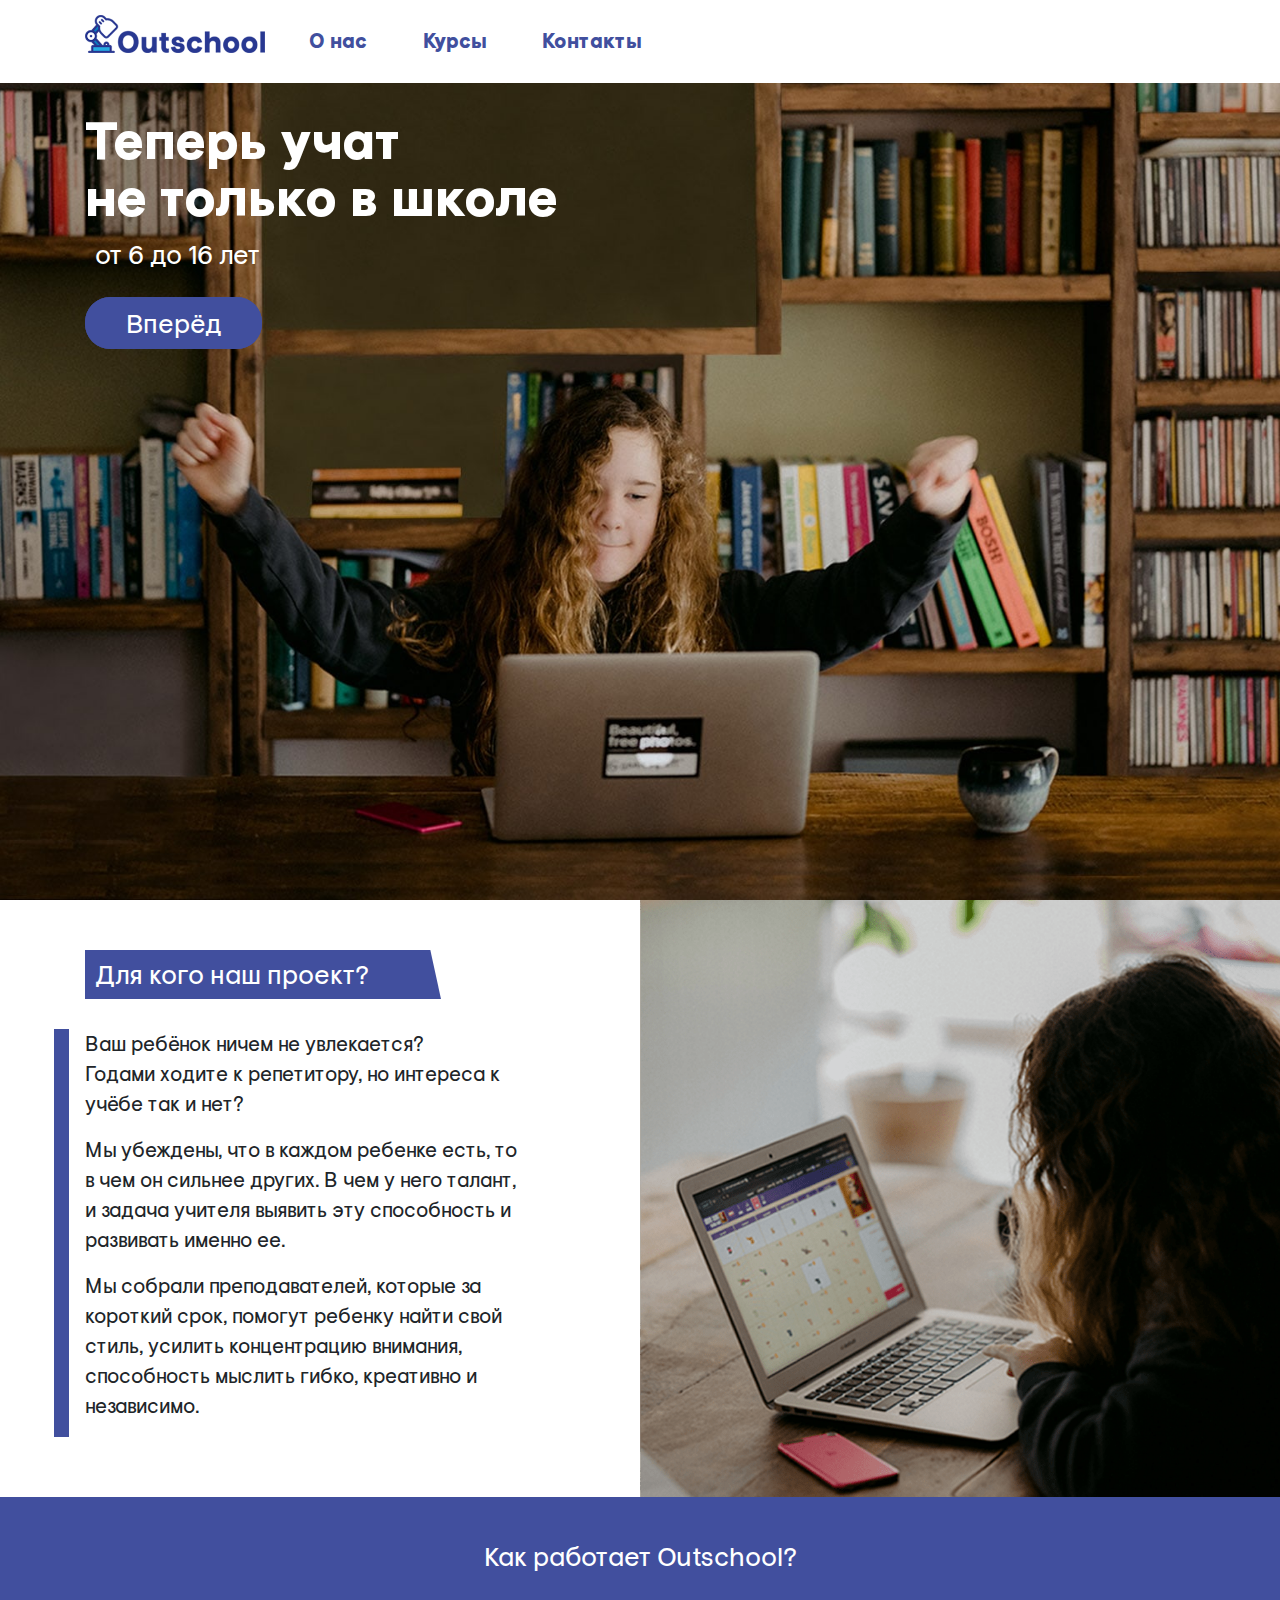
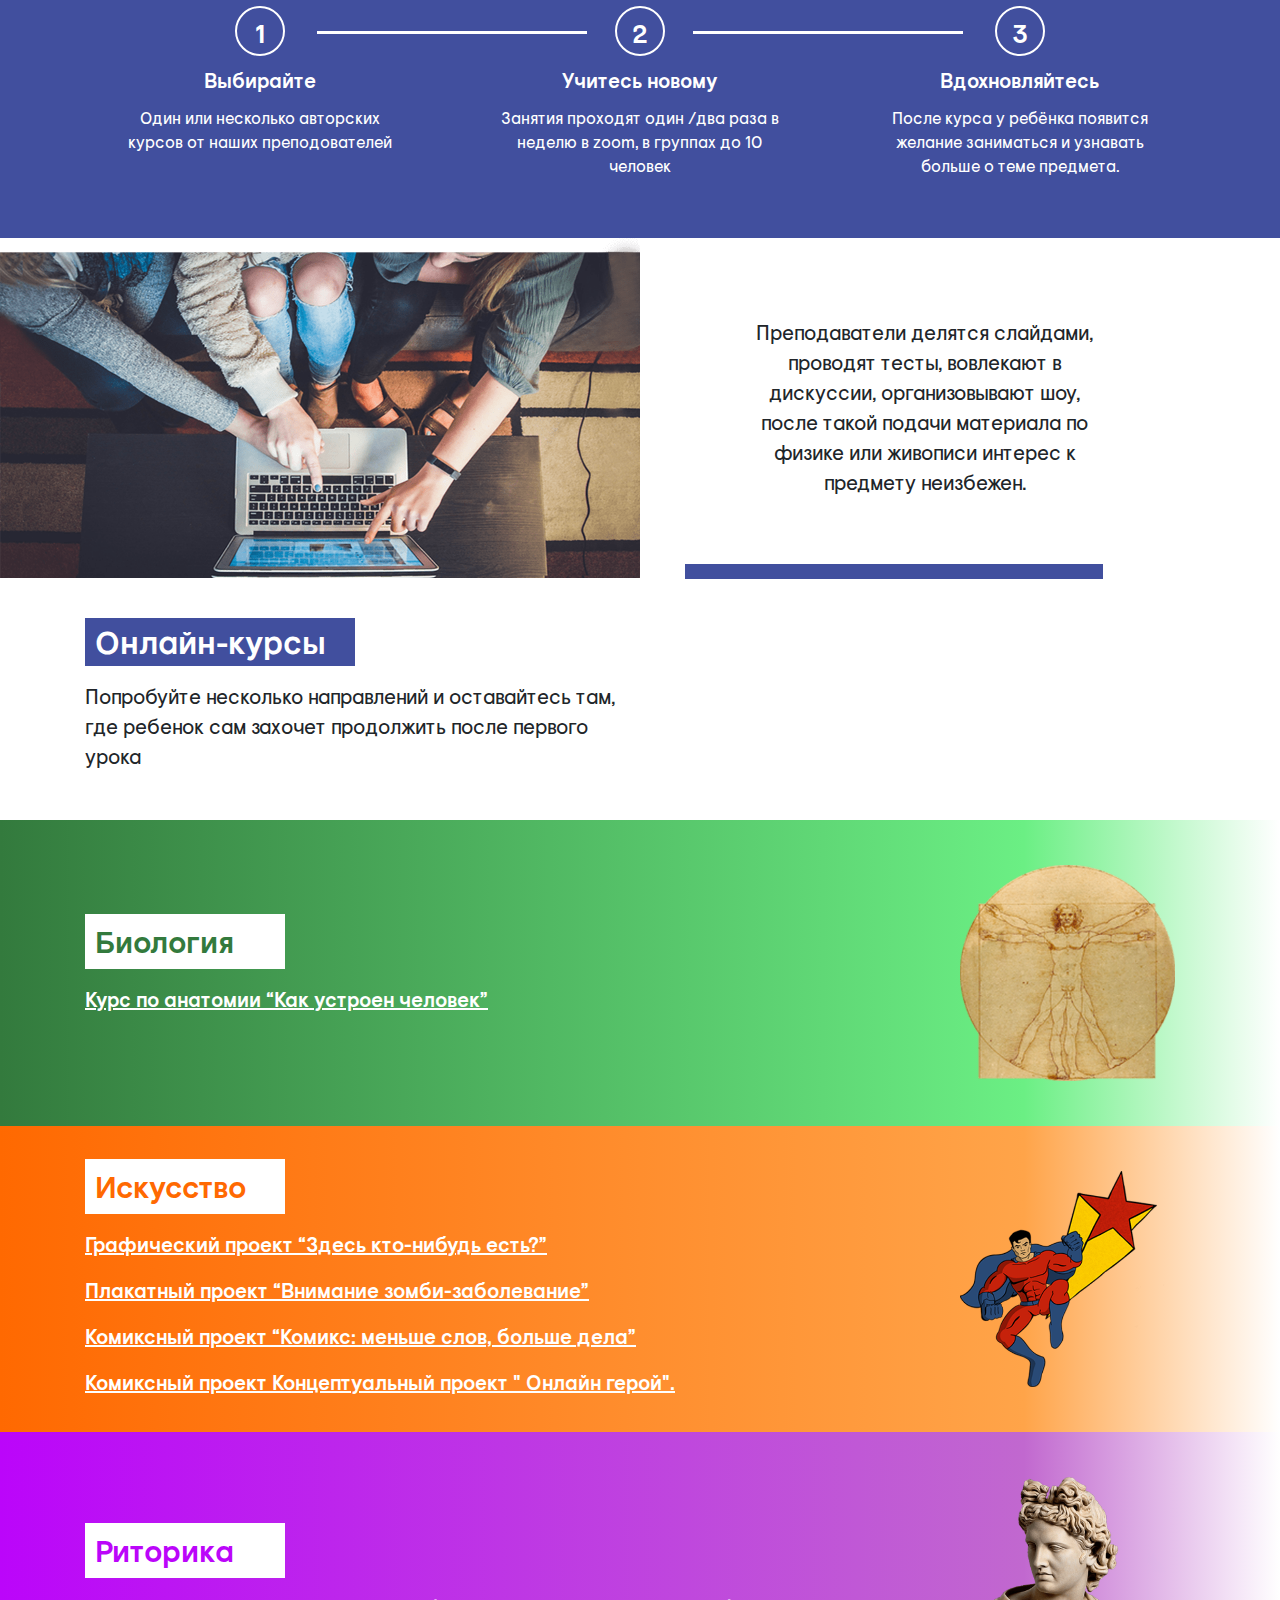
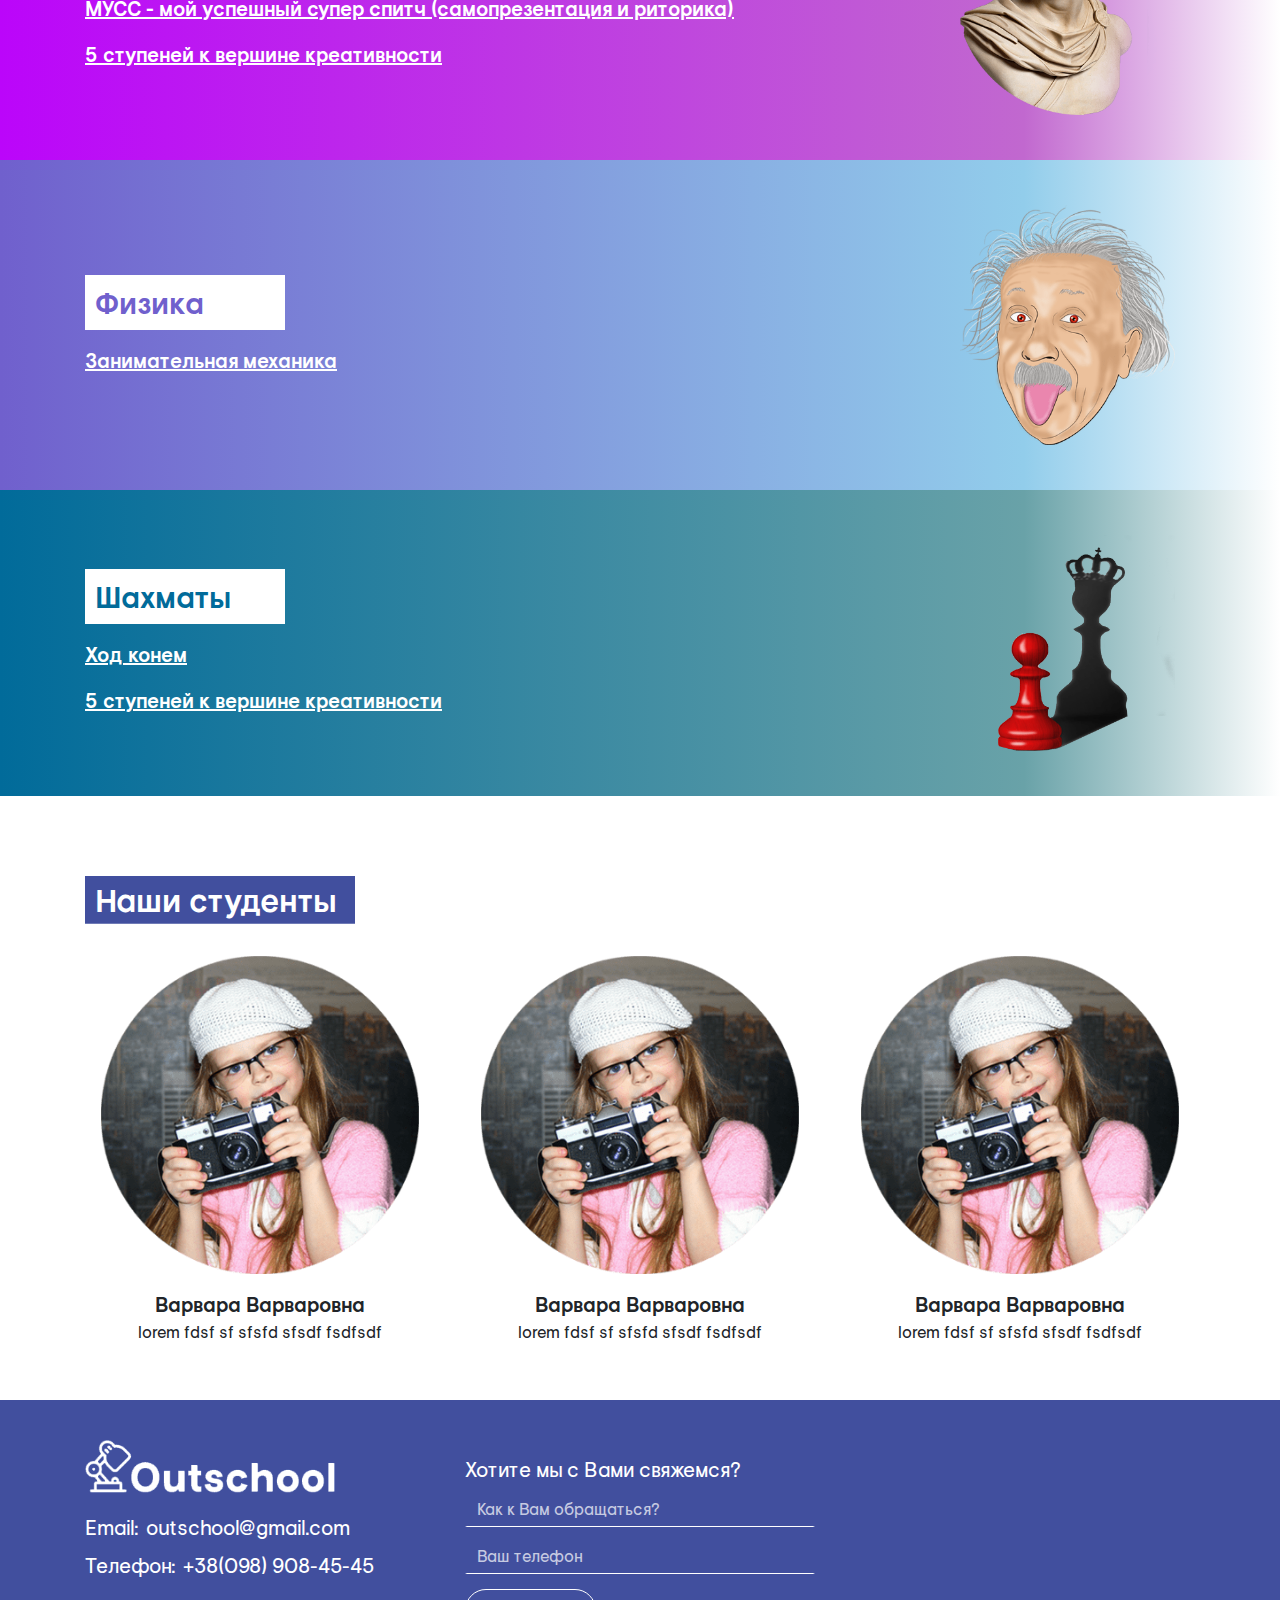
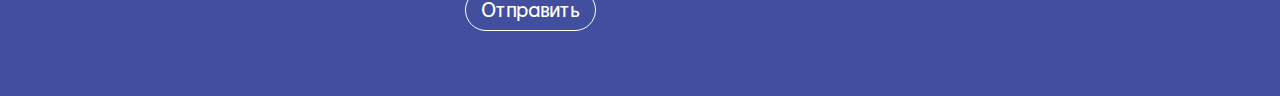
==== commit c50e04ee: "commit" ====
--- a/index.html
+++ b/index.html
@@ -7,7 +7,7 @@
     <link rel="stylesheet" href="https://cdnjs.cloudflare.com/ajax/libs/font-awesome/5.13.0/css/all.min.css" integrity="sha256-h20CPZ0QyXlBuAw7A+KluUYx/3pK+c7lYEpqLTlxjYQ=" crossorigin="anonymous" />
     <link rel="stylesheet" href="css/main.min.css">
     
-    <title>Стартовая страница</title>
+    <title>Outschool - онлайн-школа</title>
 </head>
 <body>
 
@@ -27,13 +27,13 @@
 				<div class="collapse navbar-collapse" id="navbarNav">
 					<ul class="navbar-nav">
 						<li class="nav-item active">
-							<a class="nav-link" href="#">О нас</a>
+							<a class="nav-link" href="#about">О нас</a>
 						</li>
 						<li class="nav-item">
-							<a class="nav-link" href="#">Курсы</a>
+							<a class="nav-link" href="#course">Курсы</a>
 						</li>
 						<li class="nav-item">
-							<a class="nav-link" href="#">Контакты</a>
+							<a class="nav-link" href="#contact">Контакты</a>
 						</li>
 					</ul>
 				</div>
@@ -58,13 +58,13 @@
 					<div>
 						<div class="first__title">Теперь учат<br/> не только в школе</div>
 						<div class="first__subtitle">от 6 до 16 лет</div>
-						<a class="btns" href="#">Вперёд</a>
-					</div>
-				</div>
-			</div>
-		</section>
-
-		<section class="section section__about" style="">
+						<a class="btns" href="#about">Вперёд</a>
+					</div>
+				</div>
+			</div>
+		</section>
+
+		<section class="section section__about" style="" id="about">
 			<div class="container">
 				<div class="row">
 					<div class="col-lg-5">
@@ -132,7 +132,7 @@
 			</div>
 		</section>
 
-		<section class="section">
+		<section class="section" id="course">
 			<div class="container pb-5">
 				<div class="title title--big">Онлайн-курсы</div>
 				<div class="row">
@@ -163,7 +163,7 @@
 						<div class="col-md-9 course__item">
 							<div class="course__title" style="color: #337a3d;">Биология</div>
 							<div class="py-3">
-								<a class="course__link" href="course.html">Курс по анатомии “Как устроен человек”</a>
+								<a class="course__link" href="courseBiology2.html">Курс по анатомии “Как устроен человек”</a>
 							</div>
 						</div>
 						<div class="col-md-3">
@@ -179,14 +179,18 @@
 						<div class="col-md-9 course__item">
 							<div class="course__title" style="color: #ff6901;">Искусство</div>
 							<div class="pt-3">
-								<a class="course__link" href="">Графический проект “Здесь кто-нибудь есть?”</a>
-							</div>
-							<div class="pt-3">
-								<a class="course__link" href="">Плакатный проект “Внимание зомби-заболевание”</a>
-							</div>
-							<div class="pt-3">
-								<a class="course__link" href="">Комиксный проект “Комикс: меньше слов, больше дела”</a>
-							</div>
+								<a class="course__link" href="courseArt1.html">Графический проект “Здесь кто-нибудь есть?”</a>
+							</div>
+							<div class="pt-3">
+								<a class="course__link" href="courseArt2.html">Плакатный проект “Внимание зомби-заболевание”</a>
+							</div>
+							<div class="pt-3">
+								<a class="course__link" href="courseArt4.html">Комиксный проект “Комикс: меньше слов, больше дела”</a>
+							</div>
+							<div class="pt-3">
+								<a class="course__link" href="courseArt4.html">Комиксный проект Концептуальный проект " Онлайн герой".</a>
+							</div>
+							 
 						</div>
 						<div class="col-md-3">
 							<img class="w-100" src="img/course/course2.png" alt="">
@@ -280,10 +284,10 @@
 		</section>
 	</main>
 
-<footer class="footer">
+<footer class="footer" id="contact">
 	<div class="container">
 		<div class="row align-items-center">
-			<div class="col-md-4">
+			<div class="col-lg-4 col-md-6">
 				<div class="footer__logo">
 					<a href="">
 						<img class="w-100" src="img/logoLight.png" alt="">
@@ -320,7 +324,7 @@
 					</div>
 				</div>
 			</div>
-			<div class="col-md-4">
+			<div class="col-lg-4 col-md-6">
 				<div class="subtitle">
 					Хотите мы с Вами свяжемся?
 				</div>
--- a/css/main.min.css
+++ b/css/main.min.css
@@ -1,2 +1,2 @@
-@charset "UTF-8";:root{--blue:#007bff;--indigo:#6610f2;--purple:#6f42c1;--pink:#e83e8c;--red:#cc2eaa;--orange:#fd7e14;--yellow:#ffc107;--green:#2ecc71;--teal:#20c997;--cyan:#17a2b8;--white:#fff;--gray:#6c757d;--gray-dark:#343a40;--primary:#007bff;--secondary:#6c757d;--success:#2ecc71;--info:#17a2b8;--warning:#ffc107;--danger:#cc2eaa;--light:#f8f9fa;--dark:#343a40;--breakpoint-xs:0;--breakpoint-sm:576px;--breakpoint-md:768px;--breakpoint-lg:992px;--breakpoint-xl:1200px;--font-family-sans-serif:-apple-system,BlinkMacSystemFont,"Segoe UI",Roboto,"Helvetica Neue",Arial,"Noto Sans",sans-serif,"Apple Color Emoji","Segoe UI Emoji","Segoe UI Symbol","Noto Color Emoji";--font-family-monospace:SFMono-Regular,Menlo,Monaco,Consolas,"Liberation Mono","Courier New",monospace}*,::after,::before{box-sizing:border-box}html{font-family:sans-serif;line-height:1.15;-webkit-text-size-adjust:100%;-webkit-tap-highlight-color:transparent}article,aside,figcaption,figure,footer,header,hgroup,main,nav,section{display:block}body{margin:0;font-family:-apple-system,BlinkMacSystemFont,"Segoe UI",Roboto,"Helvetica Neue",Arial,"Noto Sans",sans-serif,"Apple Color Emoji","Segoe UI Emoji","Segoe UI Symbol","Noto Color Emoji";font-size:1rem;font-weight:400;line-height:1.5;color:#212529;text-align:left;background-color:#fff}[tabindex="-1"]:focus:not(:focus-visible){outline:0!important}hr{box-sizing:content-box;height:0;overflow:visible}h1,h2,h3,h4,h5,h6{margin-top:0;margin-bottom:.5rem}p{margin-top:0;margin-bottom:1rem}abbr[data-original-title],abbr[title]{text-decoration:underline;-webkit-text-decoration:underline dotted;text-decoration:underline dotted;cursor:help;border-bottom:0;-webkit-text-decoration-skip-ink:none;text-decoration-skip-ink:none}address{margin-bottom:1rem;font-style:normal;line-height:inherit}dl,ol,ul{margin-top:0;margin-bottom:1rem}ol ol,ol ul,ul ol,ul ul{margin-bottom:0}dt{font-weight:700}dd{margin-bottom:.5rem;margin-left:0}blockquote{margin:0 0 1rem}b,strong{font-weight:bolder}small{font-size:80%}sub,sup{position:relative;font-size:75%;line-height:0;vertical-align:baseline}sub{bottom:-.25em}sup{top:-.5em}a{color:#007bff;text-decoration:none;background-color:transparent}a:hover{color:#0056b3;text-decoration:underline}a:not([href]):not([class]){color:inherit;text-decoration:none}a:not([href]):not([class]):hover{color:inherit;text-decoration:none}code,kbd,pre,samp{font-family:SFMono-Regular,Menlo,Monaco,Consolas,"Liberation Mono","Courier New",monospace;font-size:1em}pre{margin-top:0;margin-bottom:1rem;overflow:auto;-ms-overflow-style:scrollbar}figure{margin:0 0 1rem}img{vertical-align:middle;border-style:none}svg{overflow:hidden;vertical-align:middle}table{border-collapse:collapse}caption{padding-top:.75rem;padding-bottom:.75rem;color:#6c757d;text-align:left;caption-side:bottom}th{text-align:inherit}label{display:inline-block;margin-bottom:.5rem}button{border-radius:0}button:focus{outline:1px dotted;outline:5px auto -webkit-focus-ring-color}button,input,optgroup,select,textarea{margin:0;font-family:inherit;font-size:inherit;line-height:inherit}button,input{overflow:visible}button,select{text-transform:none}[role=button]{cursor:pointer}select{word-wrap:normal}[type=button],[type=reset],[type=submit],button{-webkit-appearance:button}[type=button]:not(:disabled),[type=reset]:not(:disabled),[type=submit]:not(:disabled),button:not(:disabled){cursor:pointer}[type=button]::-moz-focus-inner,[type=reset]::-moz-focus-inner,[type=submit]::-moz-focus-inner,button::-moz-focus-inner{padding:0;border-style:none}input[type=checkbox],input[type=radio]{box-sizing:border-box;padding:0}textarea{overflow:auto;resize:vertical}fieldset{min-width:0;padding:0;margin:0;border:0}legend{display:block;width:100%;max-width:100%;padding:0;margin-bottom:.5rem;font-size:1.5rem;line-height:inherit;color:inherit;white-space:normal}progress{vertical-align:baseline}[type=number]::-webkit-inner-spin-button,[type=number]::-webkit-outer-spin-button{height:auto}[type=search]{outline-offset:-2px;-webkit-appearance:none}[type=search]::-webkit-search-decoration{-webkit-appearance:none}::-webkit-file-upload-button{font:inherit;-webkit-appearance:button}output{display:inline-block}summary{display:list-item;cursor:pointer}template{display:none}[hidden]{display:none!important}.h1,.h2,.h3,.h4,.h5,.h6,h1,h2,h3,h4,h5,h6{margin-bottom:.5rem;font-weight:500;line-height:1.2}.h1,h1{font-size:2.5rem}.h2,h2{font-size:2rem}.h3,h3{font-size:1.75rem}.h4,h4{font-size:1.5rem}.h5,h5{font-size:1.25rem}.h6,h6{font-size:1rem}.lead{font-size:1.25rem;font-weight:300}.display-1{font-size:6rem;font-weight:300;line-height:1.2}.display-2{font-size:5.5rem;font-weight:300;line-height:1.2}.display-3{font-size:4.5rem;font-weight:300;line-height:1.2}.display-4{font-size:3.5rem;font-weight:300;line-height:1.2}hr{margin-top:1rem;margin-bottom:1rem;border:0;border-top:1px solid rgba(0,0,0,.1)}.small,small{font-size:80%;font-weight:400}.mark,mark{padding:.2em;background-color:#fcf8e3}.list-unstyled{padding-left:0;list-style:none}.list-inline{padding-left:0;list-style:none}.list-inline-item{display:inline-block}.list-inline-item:not(:last-child){margin-right:.5rem}.initialism{font-size:90%;text-transform:uppercase}.blockquote{margin-bottom:1rem;font-size:1.25rem}.blockquote-footer{display:block;font-size:80%;color:#6c757d}.blockquote-footer::before{content:"\2014\00A0"}.img-fluid{max-width:100%;height:auto}.img-thumbnail{padding:.25rem;background-color:#fff;border:1px solid #dee2e6;border-radius:.25rem;max-width:100%;height:auto}.figure{display:inline-block}.figure-img{margin-bottom:.5rem;line-height:1}.figure-caption{font-size:90%;color:#6c757d}code{font-size:87.5%;color:#e83e8c;word-wrap:break-word}a>code{color:inherit}kbd{padding:.2rem .4rem;font-size:87.5%;color:#fff;background-color:#212529;border-radius:.2rem}kbd kbd{padding:0;font-size:100%;font-weight:700}pre{display:block;font-size:87.5%;color:#212529}pre code{font-size:inherit;color:inherit;word-break:normal}.pre-scrollable{max-height:340px;overflow-y:scroll}.container,.container-fluid,.container-lg,.container-md,.container-sm,.container-xl{width:100%;padding-right:15px;padding-left:15px;margin-right:auto;margin-left:auto}@media (min-width:576px){.container,.container-sm{max-width:540px}}@media (min-width:768px){.container,.container-md,.container-sm{max-width:720px}}@media (min-width:992px){.container,.container-lg,.container-md,.container-sm{max-width:960px}}@media (min-width:1200px){.container,.container-lg,.container-md,.container-sm,.container-xl{max-width:1140px}}.row{display:flex;flex-wrap:wrap;margin-right:-15px;margin-left:-15px}.no-gutters{margin-right:0;margin-left:0}.no-gutters>.col,.no-gutters>[class*=col-]{padding-right:0;padding-left:0}.col,.col-1,.col-10,.col-11,.col-12,.col-2,.col-3,.col-4,.col-5,.col-6,.col-7,.col-8,.col-9,.col-auto,.col-lg,.col-lg-1,.col-lg-10,.col-lg-11,.col-lg-12,.col-lg-2,.col-lg-3,.col-lg-4,.col-lg-5,.col-lg-6,.col-lg-7,.col-lg-8,.col-lg-9,.col-lg-auto,.col-md,.col-md-1,.col-md-10,.col-md-11,.col-md-12,.col-md-2,.col-md-3,.col-md-4,.col-md-5,.col-md-6,.col-md-7,.col-md-8,.col-md-9,.col-md-auto,.col-sm,.col-sm-1,.col-sm-10,.col-sm-11,.col-sm-12,.col-sm-2,.col-sm-3,.col-sm-4,.col-sm-5,.col-sm-6,.col-sm-7,.col-sm-8,.col-sm-9,.col-sm-auto,.col-xl,.col-xl-1,.col-xl-10,.col-xl-11,.col-xl-12,.col-xl-2,.col-xl-3,.col-xl-4,.col-xl-5,.col-xl-6,.col-xl-7,.col-xl-8,.col-xl-9,.col-xl-auto{position:relative;width:100%;padding-right:15px;padding-left:15px}.col{flex-basis:0;flex-grow:1;max-width:100%}.row-cols-1>*{flex:0 0 100%;max-width:100%}.row-cols-2>*{flex:0 0 50%;max-width:50%}.row-cols-3>*{flex:0 0 33.33333%;max-width:33.33333%}.row-cols-4>*{flex:0 0 25%;max-width:25%}.row-cols-5>*{flex:0 0 20%;max-width:20%}.row-cols-6>*{flex:0 0 16.66667%;max-width:16.66667%}.col-auto{flex:0 0 auto;width:auto;max-width:100%}.col-1{flex:0 0 8.33333%;max-width:8.33333%}.col-2{flex:0 0 16.66667%;max-width:16.66667%}.col-3{flex:0 0 25%;max-width:25%}.col-4{flex:0 0 33.33333%;max-width:33.33333%}.col-5{flex:0 0 41.66667%;max-width:41.66667%}.col-6{flex:0 0 50%;max-width:50%}.col-7{flex:0 0 58.33333%;max-width:58.33333%}.col-8{flex:0 0 66.66667%;max-width:66.66667%}.col-9{flex:0 0 75%;max-width:75%}.col-10{flex:0 0 83.33333%;max-width:83.33333%}.col-11{flex:0 0 91.66667%;max-width:91.66667%}.col-12{flex:0 0 100%;max-width:100%}.order-first{order:-1}.order-last{order:13}.order-0{order:0}.order-1{order:1}.order-2{order:2}.order-3{order:3}.order-4{order:4}.order-5{order:5}.order-6{order:6}.order-7{order:7}.order-8{order:8}.order-9{order:9}.order-10{order:10}.order-11{order:11}.order-12{order:12}.offset-1{margin-left:8.33333%}.offset-2{margin-left:16.66667%}.offset-3{margin-left:25%}.offset-4{margin-left:33.33333%}.offset-5{margin-left:41.66667%}.offset-6{margin-left:50%}.offset-7{margin-left:58.33333%}.offset-8{margin-left:66.66667%}.offset-9{margin-left:75%}.offset-10{margin-left:83.33333%}.offset-11{margin-left:91.66667%}@media (min-width:576px){.col-sm{flex-basis:0;flex-grow:1;max-width:100%}.row-cols-sm-1>*{flex:0 0 100%;max-width:100%}.row-cols-sm-2>*{flex:0 0 50%;max-width:50%}.row-cols-sm-3>*{flex:0 0 33.33333%;max-width:33.33333%}.row-cols-sm-4>*{flex:0 0 25%;max-width:25%}.row-cols-sm-5>*{flex:0 0 20%;max-width:20%}.row-cols-sm-6>*{flex:0 0 16.66667%;max-width:16.66667%}.col-sm-auto{flex:0 0 auto;width:auto;max-width:100%}.col-sm-1{flex:0 0 8.33333%;max-width:8.33333%}.col-sm-2{flex:0 0 16.66667%;max-width:16.66667%}.col-sm-3{flex:0 0 25%;max-width:25%}.col-sm-4{flex:0 0 33.33333%;max-width:33.33333%}.col-sm-5{flex:0 0 41.66667%;max-width:41.66667%}.col-sm-6{flex:0 0 50%;max-width:50%}.col-sm-7{flex:0 0 58.33333%;max-width:58.33333%}.col-sm-8{flex:0 0 66.66667%;max-width:66.66667%}.col-sm-9{flex:0 0 75%;max-width:75%}.col-sm-10{flex:0 0 83.33333%;max-width:83.33333%}.col-sm-11{flex:0 0 91.66667%;max-width:91.66667%}.col-sm-12{flex:0 0 100%;max-width:100%}.order-sm-first{order:-1}.order-sm-last{order:13}.order-sm-0{order:0}.order-sm-1{order:1}.order-sm-2{order:2}.order-sm-3{order:3}.order-sm-4{order:4}.order-sm-5{order:5}.order-sm-6{order:6}.order-sm-7{order:7}.order-sm-8{order:8}.order-sm-9{order:9}.order-sm-10{order:10}.order-sm-11{order:11}.order-sm-12{order:12}.offset-sm-0{margin-left:0}.offset-sm-1{margin-left:8.33333%}.offset-sm-2{margin-left:16.66667%}.offset-sm-3{margin-left:25%}.offset-sm-4{margin-left:33.33333%}.offset-sm-5{margin-left:41.66667%}.offset-sm-6{margin-left:50%}.offset-sm-7{margin-left:58.33333%}.offset-sm-8{margin-left:66.66667%}.offset-sm-9{margin-left:75%}.offset-sm-10{margin-left:83.33333%}.offset-sm-11{margin-left:91.66667%}}@media (min-width:768px){.col-md{flex-basis:0;flex-grow:1;max-width:100%}.row-cols-md-1>*{flex:0 0 100%;max-width:100%}.row-cols-md-2>*{flex:0 0 50%;max-width:50%}.row-cols-md-3>*{flex:0 0 33.33333%;max-width:33.33333%}.row-cols-md-4>*{flex:0 0 25%;max-width:25%}.row-cols-md-5>*{flex:0 0 20%;max-width:20%}.row-cols-md-6>*{flex:0 0 16.66667%;max-width:16.66667%}.col-md-auto{flex:0 0 auto;width:auto;max-width:100%}.col-md-1{flex:0 0 8.33333%;max-width:8.33333%}.col-md-2{flex:0 0 16.66667%;max-width:16.66667%}.col-md-3{flex:0 0 25%;max-width:25%}.col-md-4{flex:0 0 33.33333%;max-width:33.33333%}.col-md-5{flex:0 0 41.66667%;max-width:41.66667%}.col-md-6{flex:0 0 50%;max-width:50%}.col-md-7{flex:0 0 58.33333%;max-width:58.33333%}.col-md-8{flex:0 0 66.66667%;max-width:66.66667%}.col-md-9{flex:0 0 75%;max-width:75%}.col-md-10{flex:0 0 83.33333%;max-width:83.33333%}.col-md-11{flex:0 0 91.66667%;max-width:91.66667%}.col-md-12{flex:0 0 100%;max-width:100%}.order-md-first{order:-1}.order-md-last{order:13}.order-md-0{order:0}.order-md-1{order:1}.order-md-2{order:2}.order-md-3{order:3}.order-md-4{order:4}.order-md-5{order:5}.order-md-6{order:6}.order-md-7{order:7}.order-md-8{order:8}.order-md-9{order:9}.order-md-10{order:10}.order-md-11{order:11}.order-md-12{order:12}.offset-md-0{margin-left:0}.offset-md-1{margin-left:8.33333%}.offset-md-2{margin-left:16.66667%}.offset-md-3{margin-left:25%}.offset-md-4{margin-left:33.33333%}.offset-md-5{margin-left:41.66667%}.offset-md-6{margin-left:50%}.offset-md-7{margin-left:58.33333%}.offset-md-8{margin-left:66.66667%}.offset-md-9{margin-left:75%}.offset-md-10{margin-left:83.33333%}.offset-md-11{margin-left:91.66667%}}@media (min-width:992px){.col-lg{flex-basis:0;flex-grow:1;max-width:100%}.row-cols-lg-1>*{flex:0 0 100%;max-width:100%}.row-cols-lg-2>*{flex:0 0 50%;max-width:50%}.row-cols-lg-3>*{flex:0 0 33.33333%;max-width:33.33333%}.row-cols-lg-4>*{flex:0 0 25%;max-width:25%}.row-cols-lg-5>*{flex:0 0 20%;max-width:20%}.row-cols-lg-6>*{flex:0 0 16.66667%;max-width:16.66667%}.col-lg-auto{flex:0 0 auto;width:auto;max-width:100%}.col-lg-1{flex:0 0 8.33333%;max-width:8.33333%}.col-lg-2{flex:0 0 16.66667%;max-width:16.66667%}.col-lg-3{flex:0 0 25%;max-width:25%}.col-lg-4{flex:0 0 33.33333%;max-width:33.33333%}.col-lg-5{flex:0 0 41.66667%;max-width:41.66667%}.col-lg-6{flex:0 0 50%;max-width:50%}.col-lg-7{flex:0 0 58.33333%;max-width:58.33333%}.col-lg-8{flex:0 0 66.66667%;max-width:66.66667%}.col-lg-9{flex:0 0 75%;max-width:75%}.col-lg-10{flex:0 0 83.33333%;max-width:83.33333%}.col-lg-11{flex:0 0 91.66667%;max-width:91.66667%}.col-lg-12{flex:0 0 100%;max-width:100%}.order-lg-first{order:-1}.order-lg-last{order:13}.order-lg-0{order:0}.order-lg-1{order:1}.order-lg-2{order:2}.order-lg-3{order:3}.order-lg-4{order:4}.order-lg-5{order:5}.order-lg-6{order:6}.order-lg-7{order:7}.order-lg-8{order:8}.order-lg-9{order:9}.order-lg-10{order:10}.order-lg-11{order:11}.order-lg-12{order:12}.offset-lg-0{margin-left:0}.offset-lg-1{margin-left:8.33333%}.offset-lg-2{margin-left:16.66667%}.offset-lg-3{margin-left:25%}.offset-lg-4{margin-left:33.33333%}.offset-lg-5{margin-left:41.66667%}.offset-lg-6{margin-left:50%}.offset-lg-7{margin-left:58.33333%}.offset-lg-8{margin-left:66.66667%}.offset-lg-9{margin-left:75%}.offset-lg-10{margin-left:83.33333%}.offset-lg-11{margin-left:91.66667%}}@media (min-width:1200px){.col-xl{flex-basis:0;flex-grow:1;max-width:100%}.row-cols-xl-1>*{flex:0 0 100%;max-width:100%}.row-cols-xl-2>*{flex:0 0 50%;max-width:50%}.row-cols-xl-3>*{flex:0 0 33.33333%;max-width:33.33333%}.row-cols-xl-4>*{flex:0 0 25%;max-width:25%}.row-cols-xl-5>*{flex:0 0 20%;max-width:20%}.row-cols-xl-6>*{flex:0 0 16.66667%;max-width:16.66667%}.col-xl-auto{flex:0 0 auto;width:auto;max-width:100%}.col-xl-1{flex:0 0 8.33333%;max-width:8.33333%}.col-xl-2{flex:0 0 16.66667%;max-width:16.66667%}.col-xl-3{flex:0 0 25%;max-width:25%}.col-xl-4{flex:0 0 33.33333%;max-width:33.33333%}.col-xl-5{flex:0 0 41.66667%;max-width:41.66667%}.col-xl-6{flex:0 0 50%;max-width:50%}.col-xl-7{flex:0 0 58.33333%;max-width:58.33333%}.col-xl-8{flex:0 0 66.66667%;max-width:66.66667%}.col-xl-9{flex:0 0 75%;max-width:75%}.col-xl-10{flex:0 0 83.33333%;max-width:83.33333%}.col-xl-11{flex:0 0 91.66667%;max-width:91.66667%}.col-xl-12{flex:0 0 100%;max-width:100%}.order-xl-first{order:-1}.order-xl-last{order:13}.order-xl-0{order:0}.order-xl-1{order:1}.order-xl-2{order:2}.order-xl-3{order:3}.order-xl-4{order:4}.order-xl-5{order:5}.order-xl-6{order:6}.order-xl-7{order:7}.order-xl-8{order:8}.order-xl-9{order:9}.order-xl-10{order:10}.order-xl-11{order:11}.order-xl-12{order:12}.offset-xl-0{margin-left:0}.offset-xl-1{margin-left:8.33333%}.offset-xl-2{margin-left:16.66667%}.offset-xl-3{margin-left:25%}.offset-xl-4{margin-left:33.33333%}.offset-xl-5{margin-left:41.66667%}.offset-xl-6{margin-left:50%}.offset-xl-7{margin-left:58.33333%}.offset-xl-8{margin-left:66.66667%}.offset-xl-9{margin-left:75%}.offset-xl-10{margin-left:83.33333%}.offset-xl-11{margin-left:91.66667%}}.table{width:100%;margin-bottom:1rem;color:#212529}.table td,.table th{padding:.75rem;vertical-align:top;border-top:1px solid #dee2e6}.table thead th{vertical-align:bottom;border-bottom:2px solid #dee2e6}.table tbody+tbody{border-top:2px solid #dee2e6}.table-sm td,.table-sm th{padding:.3rem}.table-bordered{border:1px solid #dee2e6}.table-bordered td,.table-bordered th{border:1px solid #dee2e6}.table-bordered thead td,.table-bordered thead th{border-bottom-width:2px}.table-borderless tbody+tbody,.table-borderless td,.table-borderless th,.table-borderless thead th{border:0}.table-striped tbody tr:nth-of-type(odd){background-color:rgba(0,0,0,.05)}.table-hover tbody tr:hover{color:#212529;background-color:rgba(0,0,0,.075)}.table-primary,.table-primary>td,.table-primary>th{background-color:#b8daff}.table-primary tbody+tbody,.table-primary td,.table-primary th,.table-primary thead th{border-color:#7abaff}.table-hover .table-primary:hover{background-color:#9fcdff}.table-hover .table-primary:hover>td,.table-hover .table-primary:hover>th{background-color:#9fcdff}.table-secondary,.table-secondary>td,.table-secondary>th{background-color:#d6d8db}.table-secondary tbody+tbody,.table-secondary td,.table-secondary th,.table-secondary thead th{border-color:#b3b7bb}.table-hover .table-secondary:hover{background-color:#c8cbcf}.table-hover .table-secondary:hover>td,.table-hover .table-secondary:hover>th{background-color:#c8cbcf}.table-success,.table-success>td,.table-success>th{background-color:#c4f1d7}.table-success tbody+tbody,.table-success td,.table-success th,.table-success thead th{border-color:#92e4b5}.table-hover .table-success:hover{background-color:#afecc9}.table-hover .table-success:hover>td,.table-hover .table-success:hover>th{background-color:#afecc9}.table-info,.table-info>td,.table-info>th{background-color:#bee5eb}.table-info tbody+tbody,.table-info td,.table-info th,.table-info thead th{border-color:#86cfda}.table-hover .table-info:hover{background-color:#abdde5}.table-hover .table-info:hover>td,.table-hover .table-info:hover>th{background-color:#abdde5}.table-warning,.table-warning>td,.table-warning>th{background-color:#ffeeba}.table-warning tbody+tbody,.table-warning td,.table-warning th,.table-warning thead th{border-color:#ffdf7e}.table-hover .table-warning:hover{background-color:#ffe8a1}.table-hover .table-warning:hover>td,.table-hover .table-warning:hover>th{background-color:#ffe8a1}.table-danger,.table-danger>td,.table-danger>th{background-color:#f1c4e7}.table-danger tbody+tbody,.table-danger td,.table-danger th,.table-danger thead th{border-color:#e492d3}.table-hover .table-danger:hover{background-color:#ecafdf}.table-hover .table-danger:hover>td,.table-hover .table-danger:hover>th{background-color:#ecafdf}.table-light,.table-light>td,.table-light>th{background-color:#fdfdfe}.table-light tbody+tbody,.table-light td,.table-light th,.table-light thead th{border-color:#fbfcfc}.table-hover .table-light:hover{background-color:#ececf6}.table-hover .table-light:hover>td,.table-hover .table-light:hover>th{background-color:#ececf6}.table-dark,.table-dark>td,.table-dark>th{background-color:#c6c8ca}.table-dark tbody+tbody,.table-dark td,.table-dark th,.table-dark thead th{border-color:#95999c}.table-hover .table-dark:hover{background-color:#b9bbbe}.table-hover .table-dark:hover>td,.table-hover .table-dark:hover>th{background-color:#b9bbbe}.table-active,.table-active>td,.table-active>th{background-color:rgba(0,0,0,.075)}.table-hover .table-active:hover{background-color:rgba(0,0,0,.075)}.table-hover .table-active:hover>td,.table-hover .table-active:hover>th{background-color:rgba(0,0,0,.075)}.table .thead-dark th{color:#fff;background-color:#343a40;border-color:#454d55}.table .thead-light th{color:#495057;background-color:#e9ecef;border-color:#dee2e6}.table-dark{color:#fff;background-color:#343a40}.table-dark td,.table-dark th,.table-dark thead th{border-color:#454d55}.table-dark.table-bordered{border:0}.table-dark.table-striped tbody tr:nth-of-type(odd){background-color:rgba(255,255,255,.05)}.table-dark.table-hover tbody tr:hover{color:#fff;background-color:rgba(255,255,255,.075)}@media (max-width:575.98px){.table-responsive-sm{display:block;width:100%;overflow-x:auto;-webkit-overflow-scrolling:touch}.table-responsive-sm>.table-bordered{border:0}}@media (max-width:767.98px){.table-responsive-md{display:block;width:100%;overflow-x:auto;-webkit-overflow-scrolling:touch}.table-responsive-md>.table-bordered{border:0}}@media (max-width:991.98px){.table-responsive-lg{display:block;width:100%;overflow-x:auto;-webkit-overflow-scrolling:touch}.table-responsive-lg>.table-bordered{border:0}}@media (max-width:1199.98px){.table-responsive-xl{display:block;width:100%;overflow-x:auto;-webkit-overflow-scrolling:touch}.table-responsive-xl>.table-bordered{border:0}}.table-responsive{display:block;width:100%;overflow-x:auto;-webkit-overflow-scrolling:touch}.table-responsive>.table-bordered{border:0}.form-control{display:block;width:100%;height:calc(1.5em + .75rem + 2px);padding:.375rem .75rem;font-size:1rem;font-weight:400;line-height:1.5;color:#495057;background-color:#fff;background-clip:padding-box;border:1px solid #ced4da;border-radius:.25rem;transition:border-color .15s ease-in-out,box-shadow .15s ease-in-out}@media (prefers-reduced-motion:reduce){.form-control{transition:none}}.form-control::-ms-expand{background-color:transparent;border:0}.form-control:-moz-focusring{color:transparent;text-shadow:0 0 0 #495057}.form-control:focus{color:#495057;background-color:#fff;border-color:#80bdff;outline:0;box-shadow:0 0 0 .2rem rgba(0,123,255,.25)}.form-control::-moz-placeholder{color:#6c757d;opacity:1}.form-control:-ms-input-placeholder{color:#6c757d;opacity:1}.form-control::-ms-input-placeholder{color:#6c757d;opacity:1}.form-control::placeholder{color:#6c757d;opacity:1}.form-control:disabled,.form-control[readonly]{background-color:#e9ecef;opacity:1}input[type=date].form-control,input[type=datetime-local].form-control,input[type=month].form-control,input[type=time].form-control{-webkit-appearance:none;-moz-appearance:none;appearance:none}select.form-control:focus::-ms-value{color:#495057;background-color:#fff}.form-control-file,.form-control-range{display:block;width:100%}.col-form-label{padding-top:calc(.375rem + 1px);padding-bottom:calc(.375rem + 1px);margin-bottom:0;font-size:inherit;line-height:1.5}.col-form-label-lg{padding-top:calc(.5rem + 1px);padding-bottom:calc(.5rem + 1px);font-size:1.25rem;line-height:1.5}.col-form-label-sm{padding-top:calc(.25rem + 1px);padding-bottom:calc(.25rem + 1px);font-size:.875rem;line-height:1.5}.form-control-plaintext{display:block;width:100%;padding:.375rem 0;margin-bottom:0;font-size:1rem;line-height:1.5;color:#212529;background-color:transparent;border:solid transparent;border-width:1px 0}.form-control-plaintext.form-control-lg,.form-control-plaintext.form-control-sm{padding-right:0;padding-left:0}.form-control-sm{height:calc(1.5em + .5rem + 2px);padding:.25rem .5rem;font-size:.875rem;line-height:1.5;border-radius:.2rem}.form-control-lg{height:calc(1.5em + 1rem + 2px);padding:.5rem 1rem;font-size:1.25rem;line-height:1.5;border-radius:.3rem}select.form-control[multiple],select.form-control[size]{height:auto}textarea.form-control{height:auto}.form-group{margin-bottom:1rem}.form-text{display:block;margin-top:.25rem}.form-row{display:flex;flex-wrap:wrap;margin-right:-5px;margin-left:-5px}.form-row>.col,.form-row>[class*=col-]{padding-right:5px;padding-left:5px}.form-check{position:relative;display:block;padding-left:1.25rem}.form-check-input{position:absolute;margin-top:.3rem;margin-left:-1.25rem}.form-check-input:disabled~.form-check-label,.form-check-input[disabled]~.form-check-label{color:#6c757d}.form-check-label{margin-bottom:0}.form-check-inline{display:inline-flex;align-items:center;padding-left:0;margin-right:.75rem}.form-check-inline .form-check-input{position:static;margin-top:0;margin-right:.3125rem;margin-left:0}.valid-feedback{display:none;width:100%;margin-top:.25rem;font-size:80%;color:#2ecc71}.valid-tooltip{position:absolute;top:100%;left:0;z-index:5;display:none;max-width:100%;padding:.25rem .5rem;margin-top:.1rem;font-size:.875rem;line-height:1.5;color:#fff;background-color:rgba(46,204,113,.9);border-radius:.25rem}.is-valid~.valid-feedback,.is-valid~.valid-tooltip,.was-validated :valid~.valid-feedback,.was-validated :valid~.valid-tooltip{display:block}.form-control.is-valid,.was-validated .form-control:valid{border-color:#2ecc71;padding-right:calc(1.5em + .75rem);background-image:url("data:image/svg+xml,%3csvg xmlns='http://www.w3.org/2000/svg' width='8' height='8' viewBox='0 0 8 8'%3e%3cpath fill='%232ecc71' d='M2.3 6.73L.6 4.53c-.4-1.04.46-1.4 1.1-.8l1.1 1.4 3.4-3.8c.6-.63 1.6-.27 1.2.7l-4 4.6c-.43.5-.8.4-1.1.1z'/%3e%3c/svg%3e");background-repeat:no-repeat;background-position:right calc(.375em + .1875rem) center;background-size:calc(.75em + .375rem) calc(.75em + .375rem)}.form-control.is-valid:focus,.was-validated .form-control:valid:focus{border-color:#2ecc71;box-shadow:0 0 0 .2rem rgba(46,204,113,.25)}.was-validated textarea.form-control:valid,textarea.form-control.is-valid{padding-right:calc(1.5em + .75rem);background-position:top calc(.375em + .1875rem) right calc(.375em + .1875rem)}.custom-select.is-valid,.was-validated .custom-select:valid{border-color:#2ecc71;padding-right:calc(.75em + 2.3125rem);background:url("data:image/svg+xml,%3csvg xmlns='http://www.w3.org/2000/svg' width='4' height='5' viewBox='0 0 4 5'%3e%3cpath fill='%23343a40' d='M2 0L0 2h4zm0 5L0 3h4z'/%3e%3c/svg%3e") no-repeat right .75rem center/8px 10px,url("data:image/svg+xml,%3csvg xmlns='http://www.w3.org/2000/svg' width='8' height='8' viewBox='0 0 8 8'%3e%3cpath fill='%232ecc71' d='M2.3 6.73L.6 4.53c-.4-1.04.46-1.4 1.1-.8l1.1 1.4 3.4-3.8c.6-.63 1.6-.27 1.2.7l-4 4.6c-.43.5-.8.4-1.1.1z'/%3e%3c/svg%3e") #fff no-repeat center right 1.75rem/calc(.75em + .375rem) calc(.75em + .375rem)}.custom-select.is-valid:focus,.was-validated .custom-select:valid:focus{border-color:#2ecc71;box-shadow:0 0 0 .2rem rgba(46,204,113,.25)}.form-check-input.is-valid~.form-check-label,.was-validated .form-check-input:valid~.form-check-label{color:#2ecc71}.form-check-input.is-valid~.valid-feedback,.form-check-input.is-valid~.valid-tooltip,.was-validated .form-check-input:valid~.valid-feedback,.was-validated .form-check-input:valid~.valid-tooltip{display:block}.custom-control-input.is-valid~.custom-control-label,.was-validated .custom-control-input:valid~.custom-control-label{color:#2ecc71}.custom-control-input.is-valid~.custom-control-label::before,.was-validated .custom-control-input:valid~.custom-control-label::before{border-color:#2ecc71}.custom-control-input.is-valid:checked~.custom-control-label::before,.was-validated .custom-control-input:valid:checked~.custom-control-label::before{border-color:#54d98c;background-color:#54d98c}.custom-control-input.is-valid:focus~.custom-control-label::before,.was-validated .custom-control-input:valid:focus~.custom-control-label::before{box-shadow:0 0 0 .2rem rgba(46,204,113,.25)}.custom-control-input.is-valid:focus:not(:checked)~.custom-control-label::before,.was-validated .custom-control-input:valid:focus:not(:checked)~.custom-control-label::before{border-color:#2ecc71}.custom-file-input.is-valid~.custom-file-label,.was-validated .custom-file-input:valid~.custom-file-label{border-color:#2ecc71}.custom-file-input.is-valid:focus~.custom-file-label,.was-validated .custom-file-input:valid:focus~.custom-file-label{border-color:#2ecc71;box-shadow:0 0 0 .2rem rgba(46,204,113,.25)}.invalid-feedback{display:none;width:100%;margin-top:.25rem;font-size:80%;color:#cc2eaa}.invalid-tooltip{position:absolute;top:100%;left:0;z-index:5;display:none;max-width:100%;padding:.25rem .5rem;margin-top:.1rem;font-size:.875rem;line-height:1.5;color:#fff;background-color:rgba(204,46,170,.9);border-radius:.25rem}.is-invalid~.invalid-feedback,.is-invalid~.invalid-tooltip,.was-validated :invalid~.invalid-feedback,.was-validated :invalid~.invalid-tooltip{display:block}.form-control.is-invalid,.was-validated .form-control:invalid{border-color:#cc2eaa;padding-right:calc(1.5em + .75rem);background-image:url("data:image/svg+xml,%3csvg xmlns='http://www.w3.org/2000/svg' width='12' height='12' fill='none' stroke='%23cc2eaa' viewBox='0 0 12 12'%3e%3ccircle cx='6' cy='6' r='4.5'/%3e%3cpath stroke-linejoin='round' d='M5.8 3.6h.4L6 6.5z'/%3e%3ccircle cx='6' cy='8.2' r='.6' fill='%23cc2eaa' stroke='none'/%3e%3c/svg%3e");background-repeat:no-repeat;background-position:right calc(.375em + .1875rem) center;background-size:calc(.75em + .375rem) calc(.75em + .375rem)}.form-control.is-invalid:focus,.was-validated .form-control:invalid:focus{border-color:#cc2eaa;box-shadow:0 0 0 .2rem rgba(204,46,170,.25)}.was-validated textarea.form-control:invalid,textarea.form-control.is-invalid{padding-right:calc(1.5em + .75rem);background-position:top calc(.375em + .1875rem) right calc(.375em + .1875rem)}.custom-select.is-invalid,.was-validated .custom-select:invalid{border-color:#cc2eaa;padding-right:calc(.75em + 2.3125rem);background:url("data:image/svg+xml,%3csvg xmlns='http://www.w3.org/2000/svg' width='4' height='5' viewBox='0 0 4 5'%3e%3cpath fill='%23343a40' d='M2 0L0 2h4zm0 5L0 3h4z'/%3e%3c/svg%3e") no-repeat right .75rem center/8px 10px,url("data:image/svg+xml,%3csvg xmlns='http://www.w3.org/2000/svg' width='12' height='12' fill='none' stroke='%23cc2eaa' viewBox='0 0 12 12'%3e%3ccircle cx='6' cy='6' r='4.5'/%3e%3cpath stroke-linejoin='round' d='M5.8 3.6h.4L6 6.5z'/%3e%3ccircle cx='6' cy='8.2' r='.6' fill='%23cc2eaa' stroke='none'/%3e%3c/svg%3e") #fff no-repeat center right 1.75rem/calc(.75em + .375rem) calc(.75em + .375rem)}.custom-select.is-invalid:focus,.was-validated .custom-select:invalid:focus{border-color:#cc2eaa;box-shadow:0 0 0 .2rem rgba(204,46,170,.25)}.form-check-input.is-invalid~.form-check-label,.was-validated .form-check-input:invalid~.form-check-label{color:#cc2eaa}.form-check-input.is-invalid~.invalid-feedback,.form-check-input.is-invalid~.invalid-tooltip,.was-validated .form-check-input:invalid~.invalid-feedback,.was-validated .form-check-input:invalid~.invalid-tooltip{display:block}.custom-control-input.is-invalid~.custom-control-label,.was-validated .custom-control-input:invalid~.custom-control-label{color:#cc2eaa}.custom-control-input.is-invalid~.custom-control-label::before,.was-validated .custom-control-input:invalid~.custom-control-label::before{border-color:#cc2eaa}.custom-control-input.is-invalid:checked~.custom-control-label::before,.was-validated .custom-control-input:invalid:checked~.custom-control-label::before{border-color:#d954bc;background-color:#d954bc}.custom-control-input.is-invalid:focus~.custom-control-label::before,.was-validated .custom-control-input:invalid:focus~.custom-control-label::before{box-shadow:0 0 0 .2rem rgba(204,46,170,.25)}.custom-control-input.is-invalid:focus:not(:checked)~.custom-control-label::before,.was-validated .custom-control-input:invalid:focus:not(:checked)~.custom-control-label::before{border-color:#cc2eaa}.custom-file-input.is-invalid~.custom-file-label,.was-validated .custom-file-input:invalid~.custom-file-label{border-color:#cc2eaa}.custom-file-input.is-invalid:focus~.custom-file-label,.was-validated .custom-file-input:invalid:focus~.custom-file-label{border-color:#cc2eaa;box-shadow:0 0 0 .2rem rgba(204,46,170,.25)}.form-inline{display:flex;flex-flow:row wrap;align-items:center}.form-inline .form-check{width:100%}@media (min-width:576px){.form-inline label{display:flex;align-items:center;justify-content:center;margin-bottom:0}.form-inline .form-group{display:flex;flex:0 0 auto;flex-flow:row wrap;align-items:center;margin-bottom:0}.form-inline .form-control{display:inline-block;width:auto;vertical-align:middle}.form-inline .form-control-plaintext{display:inline-block}.form-inline .custom-select,.form-inline .input-group{width:auto}.form-inline .form-check{display:flex;align-items:center;justify-content:center;width:auto;padding-left:0}.form-inline .form-check-input{position:relative;flex-shrink:0;margin-top:0;margin-right:.25rem;margin-left:0}.form-inline .custom-control{align-items:center;justify-content:center}.form-inline .custom-control-label{margin-bottom:0}}.btn{display:inline-block;font-weight:400;color:#212529;text-align:center;vertical-align:middle;-webkit-user-select:none;-moz-user-select:none;-ms-user-select:none;user-select:none;background-color:transparent;border:1px solid transparent;padding:.375rem .75rem;font-size:1rem;line-height:1.5;border-radius:.25rem;transition:color .15s ease-in-out,background-color .15s ease-in-out,border-color .15s ease-in-out,box-shadow .15s ease-in-out}@media (prefers-reduced-motion:reduce){.btn{transition:none}}.btn:hover{color:#212529;text-decoration:none}.btn.focus,.btn:focus{outline:0;box-shadow:0 0 0 .2rem rgba(0,123,255,.25)}.btn.disabled,.btn:disabled{opacity:.65}.btn:not(:disabled):not(.disabled){cursor:pointer}a.btn.disabled,fieldset:disabled a.btn{pointer-events:none}.btn-primary{color:#fff;background-color:#007bff;border-color:#007bff}.btn-primary:hover{color:#fff;background-color:#0069d9;border-color:#0062cc}.btn-primary.focus,.btn-primary:focus{color:#fff;background-color:#0069d9;border-color:#0062cc;box-shadow:0 0 0 .2rem rgba(38,143,255,.5)}.btn-primary.disabled,.btn-primary:disabled{color:#fff;background-color:#007bff;border-color:#007bff}.btn-primary:not(:disabled):not(.disabled).active,.btn-primary:not(:disabled):not(.disabled):active,.show>.btn-primary.dropdown-toggle{color:#fff;background-color:#0062cc;border-color:#005cbf}.btn-primary:not(:disabled):not(.disabled).active:focus,.btn-primary:not(:disabled):not(.disabled):active:focus,.show>.btn-primary.dropdown-toggle:focus{box-shadow:0 0 0 .2rem rgba(38,143,255,.5)}.btn-secondary{color:#fff;background-color:#6c757d;border-color:#6c757d}.btn-secondary:hover{color:#fff;background-color:#5a6268;border-color:#545b62}.btn-secondary.focus,.btn-secondary:focus{color:#fff;background-color:#5a6268;border-color:#545b62;box-shadow:0 0 0 .2rem rgba(130,138,145,.5)}.btn-secondary.disabled,.btn-secondary:disabled{color:#fff;background-color:#6c757d;border-color:#6c757d}.btn-secondary:not(:disabled):not(.disabled).active,.btn-secondary:not(:disabled):not(.disabled):active,.show>.btn-secondary.dropdown-toggle{color:#fff;background-color:#545b62;border-color:#4e555b}.btn-secondary:not(:disabled):not(.disabled).active:focus,.btn-secondary:not(:disabled):not(.disabled):active:focus,.show>.btn-secondary.dropdown-toggle:focus{box-shadow:0 0 0 .2rem rgba(130,138,145,.5)}.btn-success{color:#fff;background-color:#2ecc71;border-color:#2ecc71}.btn-success:hover{color:#fff;background-color:#27ad60;border-color:#25a25a}.btn-success.focus,.btn-success:focus{color:#fff;background-color:#27ad60;border-color:#25a25a;box-shadow:0 0 0 .2rem rgba(77,212,134,.5)}.btn-success.disabled,.btn-success:disabled{color:#fff;background-color:#2ecc71;border-color:#2ecc71}.btn-success:not(:disabled):not(.disabled).active,.btn-success:not(:disabled):not(.disabled):active,.show>.btn-success.dropdown-toggle{color:#fff;background-color:#25a25a;border-color:#229854}.btn-success:not(:disabled):not(.disabled).active:focus,.btn-success:not(:disabled):not(.disabled):active:focus,.show>.btn-success.dropdown-toggle:focus{box-shadow:0 0 0 .2rem rgba(77,212,134,.5)}.btn-info{color:#fff;background-color:#17a2b8;border-color:#17a2b8}.btn-info:hover{color:#fff;background-color:#138496;border-color:#117a8b}.btn-info.focus,.btn-info:focus{color:#fff;background-color:#138496;border-color:#117a8b;box-shadow:0 0 0 .2rem rgba(58,176,195,.5)}.btn-info.disabled,.btn-info:disabled{color:#fff;background-color:#17a2b8;border-color:#17a2b8}.btn-info:not(:disabled):not(.disabled).active,.btn-info:not(:disabled):not(.disabled):active,.show>.btn-info.dropdown-toggle{color:#fff;background-color:#117a8b;border-color:#10707f}.btn-info:not(:disabled):not(.disabled).active:focus,.btn-info:not(:disabled):not(.disabled):active:focus,.show>.btn-info.dropdown-toggle:focus{box-shadow:0 0 0 .2rem rgba(58,176,195,.5)}.btn-warning{color:#212529;background-color:#ffc107;border-color:#ffc107}.btn-warning:hover{color:#212529;background-color:#e0a800;border-color:#d39e00}.btn-warning.focus,.btn-warning:focus{color:#212529;background-color:#e0a800;border-color:#d39e00;box-shadow:0 0 0 .2rem rgba(222,170,12,.5)}.btn-warning.disabled,.btn-warning:disabled{color:#212529;background-color:#ffc107;border-color:#ffc107}.btn-warning:not(:disabled):not(.disabled).active,.btn-warning:not(:disabled):not(.disabled):active,.show>.btn-warning.dropdown-toggle{color:#212529;background-color:#d39e00;border-color:#c69500}.btn-warning:not(:disabled):not(.disabled).active:focus,.btn-warning:not(:disabled):not(.disabled):active:focus,.show>.btn-warning.dropdown-toggle:focus{box-shadow:0 0 0 .2rem rgba(222,170,12,.5)}.btn-danger{color:#fff;background-color:#cc2eaa;border-color:#cc2eaa}.btn-danger:hover{color:#fff;background-color:#ad2790;border-color:#a22587}.btn-danger.focus,.btn-danger:focus{color:#fff;background-color:#ad2790;border-color:#a22587;box-shadow:0 0 0 .2rem rgba(212,77,183,.5)}.btn-danger.disabled,.btn-danger:disabled{color:#fff;background-color:#cc2eaa;border-color:#cc2eaa}.btn-danger:not(:disabled):not(.disabled).active,.btn-danger:not(:disabled):not(.disabled):active,.show>.btn-danger.dropdown-toggle{color:#fff;background-color:#a22587;border-color:#98227f}.btn-danger:not(:disabled):not(.disabled).active:focus,.btn-danger:not(:disabled):not(.disabled):active:focus,.show>.btn-danger.dropdown-toggle:focus{box-shadow:0 0 0 .2rem rgba(212,77,183,.5)}.btn-light{color:#212529;background-color:#f8f9fa;border-color:#f8f9fa}.btn-light:hover{color:#212529;background-color:#e2e6ea;border-color:#dae0e5}.btn-light.focus,.btn-light:focus{color:#212529;background-color:#e2e6ea;border-color:#dae0e5;box-shadow:0 0 0 .2rem rgba(216,217,219,.5)}.btn-light.disabled,.btn-light:disabled{color:#212529;background-color:#f8f9fa;border-color:#f8f9fa}.btn-light:not(:disabled):not(.disabled).active,.btn-light:not(:disabled):not(.disabled):active,.show>.btn-light.dropdown-toggle{color:#212529;background-color:#dae0e5;border-color:#d3d9df}.btn-light:not(:disabled):not(.disabled).active:focus,.btn-light:not(:disabled):not(.disabled):active:focus,.show>.btn-light.dropdown-toggle:focus{box-shadow:0 0 0 .2rem rgba(216,217,219,.5)}.btn-dark{color:#fff;background-color:#343a40;border-color:#343a40}.btn-dark:hover{color:#fff;background-color:#23272b;border-color:#1d2124}.btn-dark.focus,.btn-dark:focus{color:#fff;background-color:#23272b;border-color:#1d2124;box-shadow:0 0 0 .2rem rgba(82,88,93,.5)}.btn-dark.disabled,.btn-dark:disabled{color:#fff;background-color:#343a40;border-color:#343a40}.btn-dark:not(:disabled):not(.disabled).active,.btn-dark:not(:disabled):not(.disabled):active,.show>.btn-dark.dropdown-toggle{color:#fff;background-color:#1d2124;border-color:#171a1d}.btn-dark:not(:disabled):not(.disabled).active:focus,.btn-dark:not(:disabled):not(.disabled):active:focus,.show>.btn-dark.dropdown-toggle:focus{box-shadow:0 0 0 .2rem rgba(82,88,93,.5)}.btn-outline-primary{color:#007bff;border-color:#007bff}.btn-outline-primary:hover{color:#fff;background-color:#007bff;border-color:#007bff}.btn-outline-primary.focus,.btn-outline-primary:focus{box-shadow:0 0 0 .2rem rgba(0,123,255,.5)}.btn-outline-primary.disabled,.btn-outline-primary:disabled{color:#007bff;background-color:transparent}.btn-outline-primary:not(:disabled):not(.disabled).active,.btn-outline-primary:not(:disabled):not(.disabled):active,.show>.btn-outline-primary.dropdown-toggle{color:#fff;background-color:#007bff;border-color:#007bff}.btn-outline-primary:not(:disabled):not(.disabled).active:focus,.btn-outline-primary:not(:disabled):not(.disabled):active:focus,.show>.btn-outline-primary.dropdown-toggle:focus{box-shadow:0 0 0 .2rem rgba(0,123,255,.5)}.btn-outline-secondary{color:#6c757d;border-color:#6c757d}.btn-outline-secondary:hover{color:#fff;background-color:#6c757d;border-color:#6c757d}.btn-outline-secondary.focus,.btn-outline-secondary:focus{box-shadow:0 0 0 .2rem rgba(108,117,125,.5)}.btn-outline-secondary.disabled,.btn-outline-secondary:disabled{color:#6c757d;background-color:transparent}.btn-outline-secondary:not(:disabled):not(.disabled).active,.btn-outline-secondary:not(:disabled):not(.disabled):active,.show>.btn-outline-secondary.dropdown-toggle{color:#fff;background-color:#6c757d;border-color:#6c757d}.btn-outline-secondary:not(:disabled):not(.disabled).active:focus,.btn-outline-secondary:not(:disabled):not(.disabled):active:focus,.show>.btn-outline-secondary.dropdown-toggle:focus{box-shadow:0 0 0 .2rem rgba(108,117,125,.5)}.btn-outline-success{color:#2ecc71;border-color:#2ecc71}.btn-outline-success:hover{color:#fff;background-color:#2ecc71;border-color:#2ecc71}.btn-outline-success.focus,.btn-outline-success:focus{box-shadow:0 0 0 .2rem rgba(46,204,113,.5)}.btn-outline-success.disabled,.btn-outline-success:disabled{color:#2ecc71;background-color:transparent}.btn-outline-success:not(:disabled):not(.disabled).active,.btn-outline-success:not(:disabled):not(.disabled):active,.show>.btn-outline-success.dropdown-toggle{color:#fff;background-color:#2ecc71;border-color:#2ecc71}.btn-outline-success:not(:disabled):not(.disabled).active:focus,.btn-outline-success:not(:disabled):not(.disabled):active:focus,.show>.btn-outline-success.dropdown-toggle:focus{box-shadow:0 0 0 .2rem rgba(46,204,113,.5)}.btn-outline-info{color:#17a2b8;border-color:#17a2b8}.btn-outline-info:hover{color:#fff;background-color:#17a2b8;border-color:#17a2b8}.btn-outline-info.focus,.btn-outline-info:focus{box-shadow:0 0 0 .2rem rgba(23,162,184,.5)}.btn-outline-info.disabled,.btn-outline-info:disabled{color:#17a2b8;background-color:transparent}.btn-outline-info:not(:disabled):not(.disabled).active,.btn-outline-info:not(:disabled):not(.disabled):active,.show>.btn-outline-info.dropdown-toggle{color:#fff;background-color:#17a2b8;border-color:#17a2b8}.btn-outline-info:not(:disabled):not(.disabled).active:focus,.btn-outline-info:not(:disabled):not(.disabled):active:focus,.show>.btn-outline-info.dropdown-toggle:focus{box-shadow:0 0 0 .2rem rgba(23,162,184,.5)}.btn-outline-warning{color:#ffc107;border-color:#ffc107}.btn-outline-warning:hover{color:#212529;background-color:#ffc107;border-color:#ffc107}.btn-outline-warning.focus,.btn-outline-warning:focus{box-shadow:0 0 0 .2rem rgba(255,193,7,.5)}.btn-outline-warning.disabled,.btn-outline-warning:disabled{color:#ffc107;background-color:transparent}.btn-outline-warning:not(:disabled):not(.disabled).active,.btn-outline-warning:not(:disabled):not(.disabled):active,.show>.btn-outline-warning.dropdown-toggle{color:#212529;background-color:#ffc107;border-color:#ffc107}.btn-outline-warning:not(:disabled):not(.disabled).active:focus,.btn-outline-warning:not(:disabled):not(.disabled):active:focus,.show>.btn-outline-warning.dropdown-toggle:focus{box-shadow:0 0 0 .2rem rgba(255,193,7,.5)}.btn-outline-danger{color:#cc2eaa;border-color:#cc2eaa}.btn-outline-danger:hover{color:#fff;background-color:#cc2eaa;border-color:#cc2eaa}.btn-outline-danger.focus,.btn-outline-danger:focus{box-shadow:0 0 0 .2rem rgba(204,46,170,.5)}.btn-outline-danger.disabled,.btn-outline-danger:disabled{color:#cc2eaa;background-color:transparent}.btn-outline-danger:not(:disabled):not(.disabled).active,.btn-outline-danger:not(:disabled):not(.disabled):active,.show>.btn-outline-danger.dropdown-toggle{color:#fff;background-color:#cc2eaa;border-color:#cc2eaa}.btn-outline-danger:not(:disabled):not(.disabled).active:focus,.btn-outline-danger:not(:disabled):not(.disabled):active:focus,.show>.btn-outline-danger.dropdown-toggle:focus{box-shadow:0 0 0 .2rem rgba(204,46,170,.5)}.btn-outline-light{color:#f8f9fa;border-color:#f8f9fa}.btn-outline-light:hover{color:#212529;background-color:#f8f9fa;border-color:#f8f9fa}.btn-outline-light.focus,.btn-outline-light:focus{box-shadow:0 0 0 .2rem rgba(248,249,250,.5)}.btn-outline-light.disabled,.btn-outline-light:disabled{color:#f8f9fa;background-color:transparent}.btn-outline-light:not(:disabled):not(.disabled).active,.btn-outline-light:not(:disabled):not(.disabled):active,.show>.btn-outline-light.dropdown-toggle{color:#212529;background-color:#f8f9fa;border-color:#f8f9fa}.btn-outline-light:not(:disabled):not(.disabled).active:focus,.btn-outline-light:not(:disabled):not(.disabled):active:focus,.show>.btn-outline-light.dropdown-toggle:focus{box-shadow:0 0 0 .2rem rgba(248,249,250,.5)}.btn-outline-dark{color:#343a40;border-color:#343a40}.btn-outline-dark:hover{color:#fff;background-color:#343a40;border-color:#343a40}.btn-outline-dark.focus,.btn-outline-dark:focus{box-shadow:0 0 0 .2rem rgba(52,58,64,.5)}.btn-outline-dark.disabled,.btn-outline-dark:disabled{color:#343a40;background-color:transparent}.btn-outline-dark:not(:disabled):not(.disabled).active,.btn-outline-dark:not(:disabled):not(.disabled):active,.show>.btn-outline-dark.dropdown-toggle{color:#fff;background-color:#343a40;border-color:#343a40}.btn-outline-dark:not(:disabled):not(.disabled).active:focus,.btn-outline-dark:not(:disabled):not(.disabled):active:focus,.show>.btn-outline-dark.dropdown-toggle:focus{box-shadow:0 0 0 .2rem rgba(52,58,64,.5)}.btn-link{font-weight:400;color:#007bff;text-decoration:none}.btn-link:hover{color:#0056b3;text-decoration:underline}.btn-link.focus,.btn-link:focus{text-decoration:underline}.btn-link.disabled,.btn-link:disabled{color:#6c757d;pointer-events:none}.btn-group-lg>.btn,.btn-lg{padding:.5rem 1rem;font-size:1.25rem;line-height:1.5;border-radius:.3rem}.btn-group-sm>.btn,.btn-sm{padding:.25rem .5rem;font-size:.875rem;line-height:1.5;border-radius:.2rem}.btn-block{display:block;width:100%}.btn-block+.btn-block{margin-top:.5rem}input[type=button].btn-block,input[type=reset].btn-block,input[type=submit].btn-block{width:100%}.fade{transition:opacity .15s linear}@media (prefers-reduced-motion:reduce){.fade{transition:none}}.fade:not(.show){opacity:0}.collapse:not(.show){display:none}.collapsing{position:relative;height:0;overflow:hidden;transition:height .35s ease}@media (prefers-reduced-motion:reduce){.collapsing{transition:none}}.dropdown,.dropleft,.dropright,.dropup{position:relative}.dropdown-toggle{white-space:nowrap}.dropdown-toggle::after{display:inline-block;margin-left:.255em;vertical-align:.255em;content:"";border-top:.3em solid;border-right:.3em solid transparent;border-bottom:0;border-left:.3em solid transparent}.dropdown-toggle:empty::after{margin-left:0}.dropdown-menu{position:absolute;top:100%;left:0;z-index:1000;display:none;float:left;min-width:10rem;padding:.5rem 0;margin:.125rem 0 0;font-size:1rem;color:#212529;text-align:left;list-style:none;background-color:#fff;background-clip:padding-box;border:1px solid rgba(0,0,0,.15);border-radius:.25rem}.dropdown-menu-left{right:auto;left:0}.dropdown-menu-right{right:0;left:auto}@media (min-width:576px){.dropdown-menu-sm-left{right:auto;left:0}.dropdown-menu-sm-right{right:0;left:auto}}@media (min-width:768px){.dropdown-menu-md-left{right:auto;left:0}.dropdown-menu-md-right{right:0;left:auto}}@media (min-width:992px){.dropdown-menu-lg-left{right:auto;left:0}.dropdown-menu-lg-right{right:0;left:auto}}@media (min-width:1200px){.dropdown-menu-xl-left{right:auto;left:0}.dropdown-menu-xl-right{right:0;left:auto}}.dropup .dropdown-menu{top:auto;bottom:100%;margin-top:0;margin-bottom:.125rem}.dropup .dropdown-toggle::after{display:inline-block;margin-left:.255em;vertical-align:.255em;content:"";border-top:0;border-right:.3em solid transparent;border-bottom:.3em solid;border-left:.3em solid transparent}.dropup .dropdown-toggle:empty::after{margin-left:0}.dropright .dropdown-menu{top:0;right:auto;left:100%;margin-top:0;margin-left:.125rem}.dropright .dropdown-toggle::after{display:inline-block;margin-left:.255em;vertical-align:.255em;content:"";border-top:.3em solid transparent;border-right:0;border-bottom:.3em solid transparent;border-left:.3em solid}.dropright .dropdown-toggle:empty::after{margin-left:0}.dropright .dropdown-toggle::after{vertical-align:0}.dropleft .dropdown-menu{top:0;right:100%;left:auto;margin-top:0;margin-right:.125rem}.dropleft .dropdown-toggle::after{display:inline-block;margin-left:.255em;vertical-align:.255em;content:""}.dropleft .dropdown-toggle::after{display:none}.dropleft .dropdown-toggle::before{display:inline-block;margin-right:.255em;vertical-align:.255em;content:"";border-top:.3em solid transparent;border-right:.3em solid;border-bottom:.3em solid transparent}.dropleft .dropdown-toggle:empty::after{margin-left:0}.dropleft .dropdown-toggle::before{vertical-align:0}.dropdown-menu[x-placement^=bottom],.dropdown-menu[x-placement^=left],.dropdown-menu[x-placement^=right],.dropdown-menu[x-placement^=top]{right:auto;bottom:auto}.dropdown-divider{height:0;margin:.5rem 0;overflow:hidden;border-top:1px solid #e9ecef}.dropdown-item{display:block;width:100%;padding:.25rem 1.5rem;clear:both;font-weight:400;color:#212529;text-align:inherit;white-space:nowrap;background-color:transparent;border:0}.dropdown-item:focus,.dropdown-item:hover{color:#16181b;text-decoration:none;background-color:#f8f9fa}.dropdown-item.active,.dropdown-item:active{color:#fff;text-decoration:none;background-color:#007bff}.dropdown-item.disabled,.dropdown-item:disabled{color:#6c757d;pointer-events:none;background-color:transparent}.dropdown-menu.show{display:block}.dropdown-header{display:block;padding:.5rem 1.5rem;margin-bottom:0;font-size:.875rem;color:#6c757d;white-space:nowrap}.dropdown-item-text{display:block;padding:.25rem 1.5rem;color:#212529}.btn-group,.btn-group-vertical{position:relative;display:inline-flex;vertical-align:middle}.btn-group-vertical>.btn,.btn-group>.btn{position:relative;flex:1 1 auto}.btn-group-vertical>.btn:hover,.btn-group>.btn:hover{z-index:1}.btn-group-vertical>.btn.active,.btn-group-vertical>.btn:active,.btn-group-vertical>.btn:focus,.btn-group>.btn.active,.btn-group>.btn:active,.btn-group>.btn:focus{z-index:1}.btn-toolbar{display:flex;flex-wrap:wrap;justify-content:flex-start}.btn-toolbar .input-group{width:auto}.btn-group>.btn-group:not(:first-child),.btn-group>.btn:not(:first-child){margin-left:-1px}.btn-group>.btn-group:not(:last-child)>.btn,.btn-group>.btn:not(:last-child):not(.dropdown-toggle){border-top-right-radius:0;border-bottom-right-radius:0}.btn-group>.btn-group:not(:first-child)>.btn,.btn-group>.btn:not(:first-child){border-top-left-radius:0;border-bottom-left-radius:0}.dropdown-toggle-split{padding-right:.5625rem;padding-left:.5625rem}.dropdown-toggle-split::after,.dropright .dropdown-toggle-split::after,.dropup .dropdown-toggle-split::after{margin-left:0}.dropleft .dropdown-toggle-split::before{margin-right:0}.btn-group-sm>.btn+.dropdown-toggle-split,.btn-sm+.dropdown-toggle-split{padding-right:.375rem;padding-left:.375rem}.btn-group-lg>.btn+.dropdown-toggle-split,.btn-lg+.dropdown-toggle-split{padding-right:.75rem;padding-left:.75rem}.btn-group-vertical{flex-direction:column;align-items:flex-start;justify-content:center}.btn-group-vertical>.btn,.btn-group-vertical>.btn-group{width:100%}.btn-group-vertical>.btn-group:not(:first-child),.btn-group-vertical>.btn:not(:first-child){margin-top:-1px}.btn-group-vertical>.btn-group:not(:last-child)>.btn,.btn-group-vertical>.btn:not(:last-child):not(.dropdown-toggle){border-bottom-right-radius:0;border-bottom-left-radius:0}.btn-group-vertical>.btn-group:not(:first-child)>.btn,.btn-group-vertical>.btn:not(:first-child){border-top-left-radius:0;border-top-right-radius:0}.btn-group-toggle>.btn,.btn-group-toggle>.btn-group>.btn{margin-bottom:0}.btn-group-toggle>.btn input[type=checkbox],.btn-group-toggle>.btn input[type=radio],.btn-group-toggle>.btn-group>.btn input[type=checkbox],.btn-group-toggle>.btn-group>.btn input[type=radio]{position:absolute;clip:rect(0,0,0,0);pointer-events:none}.input-group{position:relative;display:flex;flex-wrap:wrap;align-items:stretch;width:100%}.input-group>.custom-file,.input-group>.custom-select,.input-group>.form-control,.input-group>.form-control-plaintext{position:relative;flex:1 1 auto;width:1%;min-width:0;margin-bottom:0}.input-group>.custom-file+.custom-file,.input-group>.custom-file+.custom-select,.input-group>.custom-file+.form-control,.input-group>.custom-select+.custom-file,.input-group>.custom-select+.custom-select,.input-group>.custom-select+.form-control,.input-group>.form-control+.custom-file,.input-group>.form-control+.custom-select,.input-group>.form-control+.form-control,.input-group>.form-control-plaintext+.custom-file,.input-group>.form-control-plaintext+.custom-select,.input-group>.form-control-plaintext+.form-control{margin-left:-1px}.input-group>.custom-file .custom-file-input:focus~.custom-file-label,.input-group>.custom-select:focus,.input-group>.form-control:focus{z-index:3}.input-group>.custom-file .custom-file-input:focus{z-index:4}.input-group>.custom-select:not(:last-child),.input-group>.form-control:not(:last-child){border-top-right-radius:0;border-bottom-right-radius:0}.input-group>.custom-select:not(:first-child),.input-group>.form-control:not(:first-child){border-top-left-radius:0;border-bottom-left-radius:0}.input-group>.custom-file{display:flex;align-items:center}.input-group>.custom-file:not(:last-child) .custom-file-label,.input-group>.custom-file:not(:last-child) .custom-file-label::after{border-top-right-radius:0;border-bottom-right-radius:0}.input-group>.custom-file:not(:first-child) .custom-file-label{border-top-left-radius:0;border-bottom-left-radius:0}.input-group-append,.input-group-prepend{display:flex}.input-group-append .btn,.input-group-prepend .btn{position:relative;z-index:2}.input-group-append .btn:focus,.input-group-prepend .btn:focus{z-index:3}.input-group-append .btn+.btn,.input-group-append .btn+.input-group-text,.input-group-append .input-group-text+.btn,.input-group-append .input-group-text+.input-group-text,.input-group-prepend .btn+.btn,.input-group-prepend .btn+.input-group-text,.input-group-prepend .input-group-text+.btn,.input-group-prepend .input-group-text+.input-group-text{margin-left:-1px}.input-group-prepend{margin-right:-1px}.input-group-append{margin-left:-1px}.input-group-text{display:flex;align-items:center;padding:.375rem .75rem;margin-bottom:0;font-size:1rem;font-weight:400;line-height:1.5;color:#495057;text-align:center;white-space:nowrap;background-color:#e9ecef;border:1px solid #ced4da;border-radius:.25rem}.input-group-text input[type=checkbox],.input-group-text input[type=radio]{margin-top:0}.input-group-lg>.custom-select,.input-group-lg>.form-control:not(textarea){height:calc(1.5em + 1rem + 2px)}.input-group-lg>.custom-select,.input-group-lg>.form-control,.input-group-lg>.input-group-append>.btn,.input-group-lg>.input-group-append>.input-group-text,.input-group-lg>.input-group-prepend>.btn,.input-group-lg>.input-group-prepend>.input-group-text{padding:.5rem 1rem;font-size:1.25rem;line-height:1.5;border-radius:.3rem}.input-group-sm>.custom-select,.input-group-sm>.form-control:not(textarea){height:calc(1.5em + .5rem + 2px)}.input-group-sm>.custom-select,.input-group-sm>.form-control,.input-group-sm>.input-group-append>.btn,.input-group-sm>.input-group-append>.input-group-text,.input-group-sm>.input-group-prepend>.btn,.input-group-sm>.input-group-prepend>.input-group-text{padding:.25rem .5rem;font-size:.875rem;line-height:1.5;border-radius:.2rem}.input-group-lg>.custom-select,.input-group-sm>.custom-select{padding-right:1.75rem}.input-group>.input-group-append:last-child>.btn:not(:last-child):not(.dropdown-toggle),.input-group>.input-group-append:last-child>.input-group-text:not(:last-child),.input-group>.input-group-append:not(:last-child)>.btn,.input-group>.input-group-append:not(:last-child)>.input-group-text,.input-group>.input-group-prepend>.btn,.input-group>.input-group-prepend>.input-group-text{border-top-right-radius:0;border-bottom-right-radius:0}.input-group>.input-group-append>.btn,.input-group>.input-group-append>.input-group-text,.input-group>.input-group-prepend:first-child>.btn:not(:first-child),.input-group>.input-group-prepend:first-child>.input-group-text:not(:first-child),.input-group>.input-group-prepend:not(:first-child)>.btn,.input-group>.input-group-prepend:not(:first-child)>.input-group-text{border-top-left-radius:0;border-bottom-left-radius:0}.custom-control{position:relative;z-index:1;display:block;min-height:1.5rem;padding-left:1.5rem}.custom-control-inline{display:inline-flex;margin-right:1rem}.custom-control-input{position:absolute;left:0;z-index:-1;width:1rem;height:1.25rem;opacity:0}.custom-control-input:checked~.custom-control-label::before{color:#fff;border-color:#007bff;background-color:#007bff}.custom-control-input:focus~.custom-control-label::before{box-shadow:0 0 0 .2rem rgba(0,123,255,.25)}.custom-control-input:focus:not(:checked)~.custom-control-label::before{border-color:#80bdff}.custom-control-input:not(:disabled):active~.custom-control-label::before{color:#fff;background-color:#b3d7ff;border-color:#b3d7ff}.custom-control-input:disabled~.custom-control-label,.custom-control-input[disabled]~.custom-control-label{color:#6c757d}.custom-control-input:disabled~.custom-control-label::before,.custom-control-input[disabled]~.custom-control-label::before{background-color:#e9ecef}.custom-control-label{position:relative;margin-bottom:0;vertical-align:top}.custom-control-label::before{position:absolute;top:.25rem;left:-1.5rem;display:block;width:1rem;height:1rem;pointer-events:none;content:"";background-color:#fff;border:#adb5bd solid 1px}.custom-control-label::after{position:absolute;top:.25rem;left:-1.5rem;display:block;width:1rem;height:1rem;content:"";background:no-repeat 50%/50% 50%}.custom-checkbox .custom-control-label::before{border-radius:.25rem}.custom-checkbox .custom-control-input:checked~.custom-control-label::after{background-image:url("data:image/svg+xml,%3csvg xmlns='http://www.w3.org/2000/svg' width='8' height='8' viewBox='0 0 8 8'%3e%3cpath fill='%23fff' d='M6.564.75l-3.59 3.612-1.538-1.55L0 4.26l2.974 2.99L8 2.193z'/%3e%3c/svg%3e")}.custom-checkbox .custom-control-input:indeterminate~.custom-control-label::before{border-color:#007bff;background-color:#007bff}.custom-checkbox .custom-control-input:indeterminate~.custom-control-label::after{background-image:url("data:image/svg+xml,%3csvg xmlns='http://www.w3.org/2000/svg' width='4' height='4' viewBox='0 0 4 4'%3e%3cpath stroke='%23fff' d='M0 2h4'/%3e%3c/svg%3e")}.custom-checkbox .custom-control-input:disabled:checked~.custom-control-label::before{background-color:rgba(0,123,255,.5)}.custom-checkbox .custom-control-input:disabled:indeterminate~.custom-control-label::before{background-color:rgba(0,123,255,.5)}.custom-radio .custom-control-label::before{border-radius:50%}.custom-radio .custom-control-input:checked~.custom-control-label::after{background-image:url("data:image/svg+xml,%3csvg xmlns='http://www.w3.org/2000/svg' width='12' height='12' viewBox='-4 -4 8 8'%3e%3ccircle r='3' fill='%23fff'/%3e%3c/svg%3e")}.custom-radio .custom-control-input:disabled:checked~.custom-control-label::before{background-color:rgba(0,123,255,.5)}.custom-switch{padding-left:2.25rem}.custom-switch .custom-control-label::before{left:-2.25rem;width:1.75rem;pointer-events:all;border-radius:.5rem}.custom-switch .custom-control-label::after{top:calc(.25rem + 2px);left:calc(-2.25rem + 2px);width:calc(1rem - 4px);height:calc(1rem - 4px);background-color:#adb5bd;border-radius:.5rem;transition:transform .15s ease-in-out,background-color .15s ease-in-out,border-color .15s ease-in-out,box-shadow .15s ease-in-out}@media (prefers-reduced-motion:reduce){.custom-switch .custom-control-label::after{transition:none}}.custom-switch .custom-control-input:checked~.custom-control-label::after{background-color:#fff;transform:translateX(.75rem)}.custom-switch .custom-control-input:disabled:checked~.custom-control-label::before{background-color:rgba(0,123,255,.5)}.custom-select{display:inline-block;width:100%;height:calc(1.5em + .75rem + 2px);padding:.375rem 1.75rem .375rem .75rem;font-size:1rem;font-weight:400;line-height:1.5;color:#495057;vertical-align:middle;background:#fff url("data:image/svg+xml,%3csvg xmlns='http://www.w3.org/2000/svg' width='4' height='5' viewBox='0 0 4 5'%3e%3cpath fill='%23343a40' d='M2 0L0 2h4zm0 5L0 3h4z'/%3e%3c/svg%3e") no-repeat right .75rem center/8px 10px;border:1px solid #ced4da;border-radius:.25rem;-webkit-appearance:none;-moz-appearance:none;appearance:none}.custom-select:focus{border-color:#80bdff;outline:0;box-shadow:0 0 0 .2rem rgba(0,123,255,.25)}.custom-select:focus::-ms-value{color:#495057;background-color:#fff}.custom-select[multiple],.custom-select[size]:not([size="1"]){height:auto;padding-right:.75rem;background-image:none}.custom-select:disabled{color:#6c757d;background-color:#e9ecef}.custom-select::-ms-expand{display:none}.custom-select:-moz-focusring{color:transparent;text-shadow:0 0 0 #495057}.custom-select-sm{height:calc(1.5em + .5rem + 2px);padding-top:.25rem;padding-bottom:.25rem;padding-left:.5rem;font-size:.875rem}.custom-select-lg{height:calc(1.5em + 1rem + 2px);padding-top:.5rem;padding-bottom:.5rem;padding-left:1rem;font-size:1.25rem}.custom-file{position:relative;display:inline-block;width:100%;height:calc(1.5em + .75rem + 2px);margin-bottom:0}.custom-file-input{position:relative;z-index:2;width:100%;height:calc(1.5em + .75rem + 2px);margin:0;opacity:0}.custom-file-input:focus~.custom-file-label{border-color:#80bdff;box-shadow:0 0 0 .2rem rgba(0,123,255,.25)}.custom-file-input:disabled~.custom-file-label,.custom-file-input[disabled]~.custom-file-label{background-color:#e9ecef}.custom-file-input:lang(en)~.custom-file-label::after{content:"Browse"}.custom-file-input~.custom-file-label[data-browse]::after{content:attr(data-browse)}.custom-file-label{position:absolute;top:0;right:0;left:0;z-index:1;height:calc(1.5em + .75rem + 2px);padding:.375rem .75rem;font-weight:400;line-height:1.5;color:#495057;background-color:#fff;border:1px solid #ced4da;border-radius:.25rem}.custom-file-label::after{position:absolute;top:0;right:0;bottom:0;z-index:3;display:block;height:calc(1.5em + .75rem);padding:.375rem .75rem;line-height:1.5;color:#495057;content:"Browse";background-color:#e9ecef;border-left:inherit;border-radius:0 .25rem .25rem 0}.custom-range{width:100%;height:1.4rem;padding:0;background-color:transparent;-webkit-appearance:none;-moz-appearance:none;appearance:none}.custom-range:focus{outline:0}.custom-range:focus::-webkit-slider-thumb{box-shadow:0 0 0 1px #fff,0 0 0 .2rem rgba(0,123,255,.25)}.custom-range:focus::-moz-range-thumb{box-shadow:0 0 0 1px #fff,0 0 0 .2rem rgba(0,123,255,.25)}.custom-range:focus::-ms-thumb{box-shadow:0 0 0 1px #fff,0 0 0 .2rem rgba(0,123,255,.25)}.custom-range::-moz-focus-outer{border:0}.custom-range::-webkit-slider-thumb{width:1rem;height:1rem;margin-top:-.25rem;background-color:#007bff;border:0;border-radius:1rem;-webkit-transition:background-color .15s ease-in-out,border-color .15s ease-in-out,box-shadow .15s ease-in-out;transition:background-color .15s ease-in-out,border-color .15s ease-in-out,box-shadow .15s ease-in-out;-webkit-appearance:none;appearance:none}@media (prefers-reduced-motion:reduce){.custom-range::-webkit-slider-thumb{-webkit-transition:none;transition:none}}.custom-range::-webkit-slider-thumb:active{background-color:#b3d7ff}.custom-range::-webkit-slider-runnable-track{width:100%;height:.5rem;color:transparent;cursor:pointer;background-color:#dee2e6;border-color:transparent;border-radius:1rem}.custom-range::-moz-range-thumb{width:1rem;height:1rem;background-color:#007bff;border:0;border-radius:1rem;-moz-transition:background-color .15s ease-in-out,border-color .15s ease-in-out,box-shadow .15s ease-in-out;transition:background-color .15s ease-in-out,border-color .15s ease-in-out,box-shadow .15s ease-in-out;-moz-appearance:none;appearance:none}@media (prefers-reduced-motion:reduce){.custom-range::-moz-range-thumb{-moz-transition:none;transition:none}}.custom-range::-moz-range-thumb:active{background-color:#b3d7ff}.custom-range::-moz-range-track{width:100%;height:.5rem;color:transparent;cursor:pointer;background-color:#dee2e6;border-color:transparent;border-radius:1rem}.custom-range::-ms-thumb{width:1rem;height:1rem;margin-top:0;margin-right:.2rem;margin-left:.2rem;background-color:#007bff;border:0;border-radius:1rem;-ms-transition:background-color .15s ease-in-out,border-color .15s ease-in-out,box-shadow .15s ease-in-out;transition:background-color .15s ease-in-out,border-color .15s ease-in-out,box-shadow .15s ease-in-out;appearance:none}@media (prefers-reduced-motion:reduce){.custom-range::-ms-thumb{-ms-transition:none;transition:none}}.custom-range::-ms-thumb:active{background-color:#b3d7ff}.custom-range::-ms-track{width:100%;height:.5rem;color:transparent;cursor:pointer;background-color:transparent;border-color:transparent;border-width:.5rem}.custom-range::-ms-fill-lower{background-color:#dee2e6;border-radius:1rem}.custom-range::-ms-fill-upper{margin-right:15px;background-color:#dee2e6;border-radius:1rem}.custom-range:disabled::-webkit-slider-thumb{background-color:#adb5bd}.custom-range:disabled::-webkit-slider-runnable-track{cursor:default}.custom-range:disabled::-moz-range-thumb{background-color:#adb5bd}.custom-range:disabled::-moz-range-track{cursor:default}.custom-range:disabled::-ms-thumb{background-color:#adb5bd}.custom-control-label::before,.custom-file-label,.custom-select{transition:background-color .15s ease-in-out,border-color .15s ease-in-out,box-shadow .15s ease-in-out}@media (prefers-reduced-motion:reduce){.custom-control-label::before,.custom-file-label,.custom-select{transition:none}}.nav{display:flex;flex-wrap:wrap;padding-left:0;margin-bottom:0;list-style:none}.nav-link{display:block;padding:.5rem 1rem}.nav-link:focus,.nav-link:hover{text-decoration:none}.nav-link.disabled{color:#6c757d;pointer-events:none;cursor:default}.nav-tabs{border-bottom:1px solid #dee2e6}.nav-tabs .nav-item{margin-bottom:-1px}.nav-tabs .nav-link{border:1px solid transparent;border-top-left-radius:.25rem;border-top-right-radius:.25rem}.nav-tabs .nav-link:focus,.nav-tabs .nav-link:hover{border-color:#e9ecef #e9ecef #dee2e6}.nav-tabs .nav-link.disabled{color:#6c757d;background-color:transparent;border-color:transparent}.nav-tabs .nav-item.show .nav-link,.nav-tabs .nav-link.active{color:#495057;background-color:#fff;border-color:#dee2e6 #dee2e6 #fff}.nav-tabs .dropdown-menu{margin-top:-1px;border-top-left-radius:0;border-top-right-radius:0}.nav-pills .nav-link{border-radius:.25rem}.nav-pills .nav-link.active,.nav-pills .show>.nav-link{color:#fff;background-color:#007bff}.nav-fill .nav-item,.nav-fill>.nav-link{flex:1 1 auto;text-align:center}.nav-justified .nav-item,.nav-justified>.nav-link{flex-basis:0;flex-grow:1;text-align:center}.tab-content>.tab-pane{display:none}.tab-content>.active{display:block}.navbar{position:relative;display:flex;flex-wrap:wrap;align-items:center;justify-content:space-between;padding:.5rem 1rem}.navbar .container,.navbar .container-fluid,.navbar .container-lg,.navbar .container-md,.navbar .container-sm,.navbar .container-xl{display:flex;flex-wrap:wrap;align-items:center;justify-content:space-between}.navbar-brand{display:inline-block;padding-top:.3125rem;padding-bottom:.3125rem;margin-right:1rem;font-size:1.25rem;line-height:inherit;white-space:nowrap}.navbar-brand:focus,.navbar-brand:hover{text-decoration:none}.navbar-nav{display:flex;flex-direction:column;padding-left:0;margin-bottom:0;list-style:none}.navbar-nav .nav-link{padding-right:0;padding-left:0}.navbar-nav .dropdown-menu{position:static;float:none}.navbar-text{display:inline-block;padding-top:.5rem;padding-bottom:.5rem}.navbar-collapse{flex-basis:100%;flex-grow:1;align-items:center}.navbar-toggler{padding:.25rem .75rem;font-size:1.25rem;line-height:1;background-color:transparent;border:1px solid transparent;border-radius:.25rem}.navbar-toggler:focus,.navbar-toggler:hover{text-decoration:none}.navbar-toggler-icon{display:inline-block;width:1.5em;height:1.5em;vertical-align:middle;content:"";background:no-repeat center center;background-size:100% 100%}@media (max-width:575.98px){.navbar-expand-sm>.container,.navbar-expand-sm>.container-fluid,.navbar-expand-sm>.container-lg,.navbar-expand-sm>.container-md,.navbar-expand-sm>.container-sm,.navbar-expand-sm>.container-xl{padding-right:0;padding-left:0}}@media (min-width:576px){.navbar-expand-sm{flex-flow:row nowrap;justify-content:flex-start}.navbar-expand-sm .navbar-nav{flex-direction:row}.navbar-expand-sm .navbar-nav .dropdown-menu{position:absolute}.navbar-expand-sm .navbar-nav .nav-link{padding-right:.5rem;padding-left:.5rem}.navbar-expand-sm>.container,.navbar-expand-sm>.container-fluid,.navbar-expand-sm>.container-lg,.navbar-expand-sm>.container-md,.navbar-expand-sm>.container-sm,.navbar-expand-sm>.container-xl{flex-wrap:nowrap}.navbar-expand-sm .navbar-collapse{display:flex!important;flex-basis:auto}.navbar-expand-sm .navbar-toggler{display:none}}@media (max-width:767.98px){.navbar-expand-md>.container,.navbar-expand-md>.container-fluid,.navbar-expand-md>.container-lg,.navbar-expand-md>.container-md,.navbar-expand-md>.container-sm,.navbar-expand-md>.container-xl{padding-right:0;padding-left:0}}@media (min-width:768px){.navbar-expand-md{flex-flow:row nowrap;justify-content:flex-start}.navbar-expand-md .navbar-nav{flex-direction:row}.navbar-expand-md .navbar-nav .dropdown-menu{position:absolute}.navbar-expand-md .navbar-nav .nav-link{padding-right:.5rem;padding-left:.5rem}.navbar-expand-md>.container,.navbar-expand-md>.container-fluid,.navbar-expand-md>.container-lg,.navbar-expand-md>.container-md,.navbar-expand-md>.container-sm,.navbar-expand-md>.container-xl{flex-wrap:nowrap}.navbar-expand-md .navbar-collapse{display:flex!important;flex-basis:auto}.navbar-expand-md .navbar-toggler{display:none}}@media (max-width:991.98px){.navbar-expand-lg>.container,.navbar-expand-lg>.container-fluid,.navbar-expand-lg>.container-lg,.navbar-expand-lg>.container-md,.navbar-expand-lg>.container-sm,.navbar-expand-lg>.container-xl{padding-right:0;padding-left:0}}@media (min-width:992px){.navbar-expand-lg{flex-flow:row nowrap;justify-content:flex-start}.navbar-expand-lg .navbar-nav{flex-direction:row}.navbar-expand-lg .navbar-nav .dropdown-menu{position:absolute}.navbar-expand-lg .navbar-nav .nav-link{padding-right:.5rem;padding-left:.5rem}.navbar-expand-lg>.container,.navbar-expand-lg>.container-fluid,.navbar-expand-lg>.container-lg,.navbar-expand-lg>.container-md,.navbar-expand-lg>.container-sm,.navbar-expand-lg>.container-xl{flex-wrap:nowrap}.navbar-expand-lg .navbar-collapse{display:flex!important;flex-basis:auto}.navbar-expand-lg .navbar-toggler{display:none}}@media (max-width:1199.98px){.navbar-expand-xl>.container,.navbar-expand-xl>.container-fluid,.navbar-expand-xl>.container-lg,.navbar-expand-xl>.container-md,.navbar-expand-xl>.container-sm,.navbar-expand-xl>.container-xl{padding-right:0;padding-left:0}}@media (min-width:1200px){.navbar-expand-xl{flex-flow:row nowrap;justify-content:flex-start}.navbar-expand-xl .navbar-nav{flex-direction:row}.navbar-expand-xl .navbar-nav .dropdown-menu{position:absolute}.navbar-expand-xl .navbar-nav .nav-link{padding-right:.5rem;padding-left:.5rem}.navbar-expand-xl>.container,.navbar-expand-xl>.container-fluid,.navbar-expand-xl>.container-lg,.navbar-expand-xl>.container-md,.navbar-expand-xl>.container-sm,.navbar-expand-xl>.container-xl{flex-wrap:nowrap}.navbar-expand-xl .navbar-collapse{display:flex!important;flex-basis:auto}.navbar-expand-xl .navbar-toggler{display:none}}.navbar-expand{flex-flow:row nowrap;justify-content:flex-start}.navbar-expand>.container,.navbar-expand>.container-fluid,.navbar-expand>.container-lg,.navbar-expand>.container-md,.navbar-expand>.container-sm,.navbar-expand>.container-xl{padding-right:0;padding-left:0}.navbar-expand .navbar-nav{flex-direction:row}.navbar-expand .navbar-nav .dropdown-menu{position:absolute}.navbar-expand .navbar-nav .nav-link{padding-right:.5rem;padding-left:.5rem}.navbar-expand>.container,.navbar-expand>.container-fluid,.navbar-expand>.container-lg,.navbar-expand>.container-md,.navbar-expand>.container-sm,.navbar-expand>.container-xl{flex-wrap:nowrap}.navbar-expand .navbar-collapse{display:flex!important;flex-basis:auto}.navbar-expand .navbar-toggler{display:none}.navbar-light .navbar-brand{color:rgba(0,0,0,.9)}.navbar-light .navbar-brand:focus,.navbar-light .navbar-brand:hover{color:rgba(0,0,0,.9)}.navbar-light .navbar-nav .nav-link{color:rgba(0,0,0,.5)}.navbar-light .navbar-nav .nav-link:focus,.navbar-light .navbar-nav .nav-link:hover{color:rgba(0,0,0,.7)}.navbar-light .navbar-nav .nav-link.disabled{color:rgba(0,0,0,.3)}.navbar-light .navbar-nav .active>.nav-link,.navbar-light .navbar-nav .nav-link.active,.navbar-light .navbar-nav .nav-link.show,.navbar-light .navbar-nav .show>.nav-link{color:rgba(0,0,0,.9)}.navbar-light .navbar-toggler{color:rgba(0,0,0,.5);border-color:rgba(0,0,0,.1)}.navbar-light .navbar-toggler-icon{background-image:url("data:image/svg+xml,%3csvg xmlns='http://www.w3.org/2000/svg' width='30' height='30' viewBox='0 0 30 30'%3e%3cpath stroke='rgba%280, 0, 0, 0.5%29' stroke-linecap='round' stroke-miterlimit='10' stroke-width='2' d='M4 7h22M4 15h22M4 23h22'/%3e%3c/svg%3e")}.navbar-light .navbar-text{color:rgba(0,0,0,.5)}.navbar-light .navbar-text a{color:rgba(0,0,0,.9)}.navbar-light .navbar-text a:focus,.navbar-light .navbar-text a:hover{color:rgba(0,0,0,.9)}.navbar-dark .navbar-brand{color:#fff}.navbar-dark .navbar-brand:focus,.navbar-dark .navbar-brand:hover{color:#fff}.navbar-dark .navbar-nav .nav-link{color:rgba(255,255,255,.5)}.navbar-dark .navbar-nav .nav-link:focus,.navbar-dark .navbar-nav .nav-link:hover{color:rgba(255,255,255,.75)}.navbar-dark .navbar-nav .nav-link.disabled{color:rgba(255,255,255,.25)}.navbar-dark .navbar-nav .active>.nav-link,.navbar-dark .navbar-nav .nav-link.active,.navbar-dark .navbar-nav .nav-link.show,.navbar-dark .navbar-nav .show>.nav-link{color:#fff}.navbar-dark .navbar-toggler{color:rgba(255,255,255,.5);border-color:rgba(255,255,255,.1)}.navbar-dark .navbar-toggler-icon{background-image:url("data:image/svg+xml,%3csvg xmlns='http://www.w3.org/2000/svg' width='30' height='30' viewBox='0 0 30 30'%3e%3cpath stroke='rgba%28255, 255, 255, 0.5%29' stroke-linecap='round' stroke-miterlimit='10' stroke-width='2' d='M4 7h22M4 15h22M4 23h22'/%3e%3c/svg%3e")}.navbar-dark .navbar-text{color:rgba(255,255,255,.5)}.navbar-dark .navbar-text a{color:#fff}.navbar-dark .navbar-text a:focus,.navbar-dark .navbar-text a:hover{color:#fff}.card{position:relative;display:flex;flex-direction:column;min-width:0;word-wrap:break-word;background-color:#fff;background-clip:border-box;border:1px solid rgba(0,0,0,.125);border-radius:.25rem}.card>hr{margin-right:0;margin-left:0}.card>.list-group{border-top:inherit;border-bottom:inherit}.card>.list-group:first-child{border-top-width:0;border-top-left-radius:calc(.25rem - 1px);border-top-right-radius:calc(.25rem - 1px)}.card>.list-group:last-child{border-bottom-width:0;border-bottom-right-radius:calc(.25rem - 1px);border-bottom-left-radius:calc(.25rem - 1px)}.card>.card-header+.list-group,.card>.list-group+.card-footer{border-top:0}.card-body{flex:1 1 auto;min-height:1px;padding:1.25rem}.card-title{margin-bottom:.75rem}.card-subtitle{margin-top:-.375rem;margin-bottom:0}.card-text:last-child{margin-bottom:0}.card-link:hover{text-decoration:none}.card-link+.card-link{margin-left:1.25rem}.card-header{padding:.75rem 1.25rem;margin-bottom:0;background-color:rgba(0,0,0,.03);border-bottom:1px solid rgba(0,0,0,.125)}.card-header:first-child{border-radius:calc(.25rem - 1px) calc(.25rem - 1px) 0 0}.card-footer{padding:.75rem 1.25rem;background-color:rgba(0,0,0,.03);border-top:1px solid rgba(0,0,0,.125)}.card-footer:last-child{border-radius:0 0 calc(.25rem - 1px) calc(.25rem - 1px)}.card-header-tabs{margin-right:-.625rem;margin-bottom:-.75rem;margin-left:-.625rem;border-bottom:0}.card-header-pills{margin-right:-.625rem;margin-left:-.625rem}.card-img-overlay{position:absolute;top:0;right:0;bottom:0;left:0;padding:1.25rem;border-radius:calc(.25rem - 1px)}.card-img,.card-img-bottom,.card-img-top{flex-shrink:0;width:100%}.card-img,.card-img-top{border-top-left-radius:calc(.25rem - 1px);border-top-right-radius:calc(.25rem - 1px)}.card-img,.card-img-bottom{border-bottom-right-radius:calc(.25rem - 1px);border-bottom-left-radius:calc(.25rem - 1px)}.card-deck .card{margin-bottom:15px}@media (min-width:576px){.card-deck{display:flex;flex-flow:row wrap;margin-right:-15px;margin-left:-15px}.card-deck .card{flex:1 0 0%;margin-right:15px;margin-bottom:0;margin-left:15px}}.card-group>.card{margin-bottom:15px}@media (min-width:576px){.card-group{display:flex;flex-flow:row wrap}.card-group>.card{flex:1 0 0%;margin-bottom:0}.card-group>.card+.card{margin-left:0;border-left:0}.card-group>.card:not(:last-child){border-top-right-radius:0;border-bottom-right-radius:0}.card-group>.card:not(:last-child) .card-header,.card-group>.card:not(:last-child) .card-img-top{border-top-right-radius:0}.card-group>.card:not(:last-child) .card-footer,.card-group>.card:not(:last-child) .card-img-bottom{border-bottom-right-radius:0}.card-group>.card:not(:first-child){border-top-left-radius:0;border-bottom-left-radius:0}.card-group>.card:not(:first-child) .card-header,.card-group>.card:not(:first-child) .card-img-top{border-top-left-radius:0}.card-group>.card:not(:first-child) .card-footer,.card-group>.card:not(:first-child) .card-img-bottom{border-bottom-left-radius:0}}.card-columns .card{margin-bottom:.75rem}@media (min-width:576px){.card-columns{-moz-column-count:3;column-count:3;-moz-column-gap:1.25rem;column-gap:1.25rem;orphans:1;widows:1}.card-columns .card{display:inline-block;width:100%}}.accordion{overflow-anchor:none}.accordion>.card{overflow:hidden}.accordion>.card:not(:last-of-type){border-bottom:0;border-bottom-right-radius:0;border-bottom-left-radius:0}.accordion>.card:not(:first-of-type){border-top-left-radius:0;border-top-right-radius:0}.accordion>.card>.card-header{border-radius:0;margin-bottom:-1px}.breadcrumb{display:flex;flex-wrap:wrap;padding:.75rem 1rem;margin-bottom:1rem;list-style:none;background-color:#e9ecef;border-radius:.25rem}.breadcrumb-item{display:flex}.breadcrumb-item+.breadcrumb-item{padding-left:.5rem}.breadcrumb-item+.breadcrumb-item::before{display:inline-block;padding-right:.5rem;color:#6c757d;content:"/"}.breadcrumb-item+.breadcrumb-item:hover::before{text-decoration:underline}.breadcrumb-item+.breadcrumb-item:hover::before{text-decoration:none}.breadcrumb-item.active{color:#6c757d}.pagination{display:flex;padding-left:0;list-style:none;border-radius:.25rem}.page-link{position:relative;display:block;padding:.5rem .75rem;margin-left:-1px;line-height:1.25;color:#007bff;background-color:#fff;border:1px solid #dee2e6}.page-link:hover{z-index:2;color:#0056b3;text-decoration:none;background-color:#e9ecef;border-color:#dee2e6}.page-link:focus{z-index:3;outline:0;box-shadow:0 0 0 .2rem rgba(0,123,255,.25)}.page-item:first-child .page-link{margin-left:0;border-top-left-radius:.25rem;border-bottom-left-radius:.25rem}.page-item:last-child .page-link{border-top-right-radius:.25rem;border-bottom-right-radius:.25rem}.page-item.active .page-link{z-index:3;color:#fff;background-color:#007bff;border-color:#007bff}.page-item.disabled .page-link{color:#6c757d;pointer-events:none;cursor:auto;background-color:#fff;border-color:#dee2e6}.pagination-lg .page-link{padding:.75rem 1.5rem;font-size:1.25rem;line-height:1.5}.pagination-lg .page-item:first-child .page-link{border-top-left-radius:.3rem;border-bottom-left-radius:.3rem}.pagination-lg .page-item:last-child .page-link{border-top-right-radius:.3rem;border-bottom-right-radius:.3rem}.pagination-sm .page-link{padding:.25rem .5rem;font-size:.875rem;line-height:1.5}.pagination-sm .page-item:first-child .page-link{border-top-left-radius:.2rem;border-bottom-left-radius:.2rem}.pagination-sm .page-item:last-child .page-link{border-top-right-radius:.2rem;border-bottom-right-radius:.2rem}.badge{display:inline-block;padding:.25em .4em;font-size:75%;font-weight:700;line-height:1;text-align:center;white-space:nowrap;vertical-align:baseline;border-radius:.25rem;transition:color .15s ease-in-out,background-color .15s ease-in-out,border-color .15s ease-in-out,box-shadow .15s ease-in-out}@media (prefers-reduced-motion:reduce){.badge{transition:none}}a.badge:focus,a.badge:hover{text-decoration:none}.badge:empty{display:none}.btn .badge{position:relative;top:-1px}.badge-pill{padding-right:.6em;padding-left:.6em;border-radius:10rem}.badge-primary{color:#fff;background-color:#007bff}a.badge-primary:focus,a.badge-primary:hover{color:#fff;background-color:#0062cc}a.badge-primary.focus,a.badge-primary:focus{outline:0;box-shadow:0 0 0 .2rem rgba(0,123,255,.5)}.badge-secondary{color:#fff;background-color:#6c757d}a.badge-secondary:focus,a.badge-secondary:hover{color:#fff;background-color:#545b62}a.badge-secondary.focus,a.badge-secondary:focus{outline:0;box-shadow:0 0 0 .2rem rgba(108,117,125,.5)}.badge-success{color:#fff;background-color:#2ecc71}a.badge-success:focus,a.badge-success:hover{color:#fff;background-color:#25a25a}a.badge-success.focus,a.badge-success:focus{outline:0;box-shadow:0 0 0 .2rem rgba(46,204,113,.5)}.badge-info{color:#fff;background-color:#17a2b8}a.badge-info:focus,a.badge-info:hover{color:#fff;background-color:#117a8b}a.badge-info.focus,a.badge-info:focus{outline:0;box-shadow:0 0 0 .2rem rgba(23,162,184,.5)}.badge-warning{color:#212529;background-color:#ffc107}a.badge-warning:focus,a.badge-warning:hover{color:#212529;background-color:#d39e00}a.badge-warning.focus,a.badge-warning:focus{outline:0;box-shadow:0 0 0 .2rem rgba(255,193,7,.5)}.badge-danger{color:#fff;background-color:#cc2eaa}a.badge-danger:focus,a.badge-danger:hover{color:#fff;background-color:#a22587}a.badge-danger.focus,a.badge-danger:focus{outline:0;box-shadow:0 0 0 .2rem rgba(204,46,170,.5)}.badge-light{color:#212529;background-color:#f8f9fa}a.badge-light:focus,a.badge-light:hover{color:#212529;background-color:#dae0e5}a.badge-light.focus,a.badge-light:focus{outline:0;box-shadow:0 0 0 .2rem rgba(248,249,250,.5)}.badge-dark{color:#fff;background-color:#343a40}a.badge-dark:focus,a.badge-dark:hover{color:#fff;background-color:#1d2124}a.badge-dark.focus,a.badge-dark:focus{outline:0;box-shadow:0 0 0 .2rem rgba(52,58,64,.5)}.jumbotron{padding:2rem 1rem;margin-bottom:2rem;background-color:#e9ecef;border-radius:.3rem}@media (min-width:576px){.jumbotron{padding:4rem 2rem}}.jumbotron-fluid{padding-right:0;padding-left:0;border-radius:0}.alert{position:relative;padding:.75rem 1.25rem;margin-bottom:1rem;border:1px solid transparent;border-radius:.25rem}.alert-heading{color:inherit}.alert-link{font-weight:700}.alert-dismissible{padding-right:4rem}.alert-dismissible .close{position:absolute;top:0;right:0;padding:.75rem 1.25rem;color:inherit}.alert-primary{color:#004085;background-color:#cce5ff;border-color:#b8daff}.alert-primary hr{border-top-color:#9fcdff}.alert-primary .alert-link{color:#002752}.alert-secondary{color:#383d41;background-color:#e2e3e5;border-color:#d6d8db}.alert-secondary hr{border-top-color:#c8cbcf}.alert-secondary .alert-link{color:#202326}.alert-success{color:#186a3b;background-color:#d5f5e3;border-color:#c4f1d7}.alert-success hr{border-top-color:#afecc9}.alert-success .alert-link{color:#0f4024}.alert-info{color:#0c5460;background-color:#d1ecf1;border-color:#bee5eb}.alert-info hr{border-top-color:#abdde5}.alert-info .alert-link{color:#062c33}.alert-warning{color:#856404;background-color:#fff3cd;border-color:#ffeeba}.alert-warning hr{border-top-color:#ffe8a1}.alert-warning .alert-link{color:#533f03}.alert-danger{color:#6a1858;background-color:#f5d5ee;border-color:#f1c4e7}.alert-danger hr{border-top-color:#ecafdf}.alert-danger .alert-link{color:#400f35}.alert-light{color:#818182;background-color:#fefefe;border-color:#fdfdfe}.alert-light hr{border-top-color:#ececf6}.alert-light .alert-link{color:#686868}.alert-dark{color:#1b1e21;background-color:#d6d8d9;border-color:#c6c8ca}.alert-dark hr{border-top-color:#b9bbbe}.alert-dark .alert-link{color:#040505}@-webkit-keyframes progress-bar-stripes{from{background-position:1rem 0}to{background-position:0 0}}@keyframes progress-bar-stripes{from{background-position:1rem 0}to{background-position:0 0}}.progress{display:flex;height:1rem;overflow:hidden;line-height:0;font-size:.75rem;background-color:#e9ecef;border-radius:.25rem}.progress-bar{display:flex;flex-direction:column;justify-content:center;overflow:hidden;color:#fff;text-align:center;white-space:nowrap;background-color:#007bff;transition:width .6s ease}@media (prefers-reduced-motion:reduce){.progress-bar{transition:none}}.progress-bar-striped{background-image:linear-gradient(45deg,rgba(255,255,255,.15) 25%,transparent 25%,transparent 50%,rgba(255,255,255,.15) 50%,rgba(255,255,255,.15) 75%,transparent 75%,transparent);background-size:1rem 1rem}.progress-bar-animated{-webkit-animation:progress-bar-stripes 1s linear infinite;animation:progress-bar-stripes 1s linear infinite}@media (prefers-reduced-motion:reduce){.progress-bar-animated{-webkit-animation:none;animation:none}}.media{display:flex;align-items:flex-start}.media-body{flex:1}.list-group{display:flex;flex-direction:column;padding-left:0;margin-bottom:0;border-radius:.25rem}.list-group-item-action{width:100%;color:#495057;text-align:inherit}.list-group-item-action:focus,.list-group-item-action:hover{z-index:1;color:#495057;text-decoration:none;background-color:#f8f9fa}.list-group-item-action:active{color:#212529;background-color:#e9ecef}.list-group-item{position:relative;display:block;padding:.75rem 1.25rem;background-color:#fff;border:1px solid rgba(0,0,0,.125)}.list-group-item:first-child{border-top-left-radius:inherit;border-top-right-radius:inherit}.list-group-item:last-child{border-bottom-right-radius:inherit;border-bottom-left-radius:inherit}.list-group-item.disabled,.list-group-item:disabled{color:#6c757d;pointer-events:none;background-color:#fff}.list-group-item.active{z-index:2;color:#fff;background-color:#007bff;border-color:#007bff}.list-group-item+.list-group-item{border-top-width:0}.list-group-item+.list-group-item.active{margin-top:-1px;border-top-width:1px}.list-group-horizontal{flex-direction:row}.list-group-horizontal>.list-group-item:first-child{border-bottom-left-radius:.25rem;border-top-right-radius:0}.list-group-horizontal>.list-group-item:last-child{border-top-right-radius:.25rem;border-bottom-left-radius:0}.list-group-horizontal>.list-group-item.active{margin-top:0}.list-group-horizontal>.list-group-item+.list-group-item{border-top-width:1px;border-left-width:0}.list-group-horizontal>.list-group-item+.list-group-item.active{margin-left:-1px;border-left-width:1px}@media (min-width:576px){.list-group-horizontal-sm{flex-direction:row}.list-group-horizontal-sm>.list-group-item:first-child{border-bottom-left-radius:.25rem;border-top-right-radius:0}.list-group-horizontal-sm>.list-group-item:last-child{border-top-right-radius:.25rem;border-bottom-left-radius:0}.list-group-horizontal-sm>.list-group-item.active{margin-top:0}.list-group-horizontal-sm>.list-group-item+.list-group-item{border-top-width:1px;border-left-width:0}.list-group-horizontal-sm>.list-group-item+.list-group-item.active{margin-left:-1px;border-left-width:1px}}@media (min-width:768px){.list-group-horizontal-md{flex-direction:row}.list-group-horizontal-md>.list-group-item:first-child{border-bottom-left-radius:.25rem;border-top-right-radius:0}.list-group-horizontal-md>.list-group-item:last-child{border-top-right-radius:.25rem;border-bottom-left-radius:0}.list-group-horizontal-md>.list-group-item.active{margin-top:0}.list-group-horizontal-md>.list-group-item+.list-group-item{border-top-width:1px;border-left-width:0}.list-group-horizontal-md>.list-group-item+.list-group-item.active{margin-left:-1px;border-left-width:1px}}@media (min-width:992px){.list-group-horizontal-lg{flex-direction:row}.list-group-horizontal-lg>.list-group-item:first-child{border-bottom-left-radius:.25rem;border-top-right-radius:0}.list-group-horizontal-lg>.list-group-item:last-child{border-top-right-radius:.25rem;border-bottom-left-radius:0}.list-group-horizontal-lg>.list-group-item.active{margin-top:0}.list-group-horizontal-lg>.list-group-item+.list-group-item{border-top-width:1px;border-left-width:0}.list-group-horizontal-lg>.list-group-item+.list-group-item.active{margin-left:-1px;border-left-width:1px}}@media (min-width:1200px){.list-group-horizontal-xl{flex-direction:row}.list-group-horizontal-xl>.list-group-item:first-child{border-bottom-left-radius:.25rem;border-top-right-radius:0}.list-group-horizontal-xl>.list-group-item:last-child{border-top-right-radius:.25rem;border-bottom-left-radius:0}.list-group-horizontal-xl>.list-group-item.active{margin-top:0}.list-group-horizontal-xl>.list-group-item+.list-group-item{border-top-width:1px;border-left-width:0}.list-group-horizontal-xl>.list-group-item+.list-group-item.active{margin-left:-1px;border-left-width:1px}}.list-group-flush{border-radius:0}.list-group-flush>.list-group-item{border-width:0 0 1px}.list-group-flush>.list-group-item:last-child{border-bottom-width:0}.list-group-item-primary{color:#004085;background-color:#b8daff}.list-group-item-primary.list-group-item-action:focus,.list-group-item-primary.list-group-item-action:hover{color:#004085;background-color:#9fcdff}.list-group-item-primary.list-group-item-action.active{color:#fff;background-color:#004085;border-color:#004085}.list-group-item-secondary{color:#383d41;background-color:#d6d8db}.list-group-item-secondary.list-group-item-action:focus,.list-group-item-secondary.list-group-item-action:hover{color:#383d41;background-color:#c8cbcf}.list-group-item-secondary.list-group-item-action.active{color:#fff;background-color:#383d41;border-color:#383d41}.list-group-item-success{color:#186a3b;background-color:#c4f1d7}.list-group-item-success.list-group-item-action:focus,.list-group-item-success.list-group-item-action:hover{color:#186a3b;background-color:#afecc9}.list-group-item-success.list-group-item-action.active{color:#fff;background-color:#186a3b;border-color:#186a3b}.list-group-item-info{color:#0c5460;background-color:#bee5eb}.list-group-item-info.list-group-item-action:focus,.list-group-item-info.list-group-item-action:hover{color:#0c5460;background-color:#abdde5}.list-group-item-info.list-group-item-action.active{color:#fff;background-color:#0c5460;border-color:#0c5460}.list-group-item-warning{color:#856404;background-color:#ffeeba}.list-group-item-warning.list-group-item-action:focus,.list-group-item-warning.list-group-item-action:hover{color:#856404;background-color:#ffe8a1}.list-group-item-warning.list-group-item-action.active{color:#fff;background-color:#856404;border-color:#856404}.list-group-item-danger{color:#6a1858;background-color:#f1c4e7}.list-group-item-danger.list-group-item-action:focus,.list-group-item-danger.list-group-item-action:hover{color:#6a1858;background-color:#ecafdf}.list-group-item-danger.list-group-item-action.active{color:#fff;background-color:#6a1858;border-color:#6a1858}.list-group-item-light{color:#818182;background-color:#fdfdfe}.list-group-item-light.list-group-item-action:focus,.list-group-item-light.list-group-item-action:hover{color:#818182;background-color:#ececf6}.list-group-item-light.list-group-item-action.active{color:#fff;background-color:#818182;border-color:#818182}.list-group-item-dark{color:#1b1e21;background-color:#c6c8ca}.list-group-item-dark.list-group-item-action:focus,.list-group-item-dark.list-group-item-action:hover{color:#1b1e21;background-color:#b9bbbe}.list-group-item-dark.list-group-item-action.active{color:#fff;background-color:#1b1e21;border-color:#1b1e21}.close{float:right;font-size:1.5rem;font-weight:700;line-height:1;color:#000;text-shadow:0 1px 0 #fff;opacity:.5}.close:hover{color:#000;text-decoration:none}.close:not(:disabled):not(.disabled):focus,.close:not(:disabled):not(.disabled):hover{opacity:.75}button.close{padding:0;background-color:transparent;border:0}a.close.disabled{pointer-events:none}.toast{flex-basis:350px;max-width:350px;font-size:.875rem;background-color:rgba(255,255,255,.85);background-clip:padding-box;border:1px solid rgba(0,0,0,.1);box-shadow:0 .25rem .75rem rgba(0,0,0,.1);opacity:0;border-radius:.25rem}.toast:not(:last-child){margin-bottom:.75rem}.toast.showing{opacity:1}.toast.show{display:block;opacity:1}.toast.hide{display:none}.toast-header{display:flex;align-items:center;padding:.25rem .75rem;color:#6c757d;background-color:rgba(255,255,255,.85);background-clip:padding-box;border-bottom:1px solid rgba(0,0,0,.05);border-top-left-radius:calc(.25rem - 1px);border-top-right-radius:calc(.25rem - 1px)}.toast-body{padding:.75rem}.modal-open{overflow:hidden}.modal-open .modal{overflow-x:hidden;overflow-y:auto}.modal{position:fixed;top:0;left:0;z-index:1050;display:none;width:100%;height:100%;overflow:hidden;outline:0}.modal-dialog{position:relative;width:auto;margin:.5rem;pointer-events:none}.modal.fade .modal-dialog{transition:transform .3s ease-out;transform:translate(0,-50px)}@media (prefers-reduced-motion:reduce){.modal.fade .modal-dialog{transition:none}}.modal.show .modal-dialog{transform:none}.modal.modal-static .modal-dialog{transform:scale(1.02)}.modal-dialog-scrollable{display:flex;max-height:calc(100% - 1rem)}.modal-dialog-scrollable .modal-content{max-height:calc(100vh - 1rem);overflow:hidden}.modal-dialog-scrollable .modal-footer,.modal-dialog-scrollable .modal-header{flex-shrink:0}.modal-dialog-scrollable .modal-body{overflow-y:auto}.modal-dialog-centered{display:flex;align-items:center;min-height:calc(100% - 1rem)}.modal-dialog-centered::before{display:block;height:calc(100vh - 1rem);height:-webkit-min-content;height:-moz-min-content;height:min-content;content:""}.modal-dialog-centered.modal-dialog-scrollable{flex-direction:column;justify-content:center;height:100%}.modal-dialog-centered.modal-dialog-scrollable .modal-content{max-height:none}.modal-dialog-centered.modal-dialog-scrollable::before{content:none}.modal-content{position:relative;display:flex;flex-direction:column;width:100%;pointer-events:auto;background-color:#fff;background-clip:padding-box;border:1px solid rgba(0,0,0,.2);border-radius:.3rem;outline:0}.modal-backdrop{position:fixed;top:0;left:0;z-index:1040;width:100vw;height:100vh;background-color:#000}.modal-backdrop.fade{opacity:0}.modal-backdrop.show{opacity:.5}.modal-header{display:flex;align-items:flex-start;justify-content:space-between;padding:1rem 1rem;border-bottom:1px solid #dee2e6;border-top-left-radius:calc(.3rem - 1px);border-top-right-radius:calc(.3rem - 1px)}.modal-header .close{padding:1rem 1rem;margin:-1rem -1rem -1rem auto}.modal-title{margin-bottom:0;line-height:1.5}.modal-body{position:relative;flex:1 1 auto;padding:1rem}.modal-footer{display:flex;flex-wrap:wrap;align-items:center;justify-content:flex-end;padding:.75rem;border-top:1px solid #dee2e6;border-bottom-right-radius:calc(.3rem - 1px);border-bottom-left-radius:calc(.3rem - 1px)}.modal-footer>*{margin:.25rem}.modal-scrollbar-measure{position:absolute;top:-9999px;width:50px;height:50px;overflow:scroll}@media (min-width:576px){.modal-dialog{max-width:500px;margin:1.75rem auto}.modal-dialog-scrollable{max-height:calc(100% - 3.5rem)}.modal-dialog-scrollable .modal-content{max-height:calc(100vh - 3.5rem)}.modal-dialog-centered{min-height:calc(100% - 3.5rem)}.modal-dialog-centered::before{height:calc(100vh - 3.5rem);height:-webkit-min-content;height:-moz-min-content;height:min-content}.modal-sm{max-width:300px}}@media (min-width:992px){.modal-lg,.modal-xl{max-width:800px}}@media (min-width:1200px){.modal-xl{max-width:1140px}}.tooltip{position:absolute;z-index:1070;display:block;margin:0;font-family:-apple-system,BlinkMacSystemFont,"Segoe UI",Roboto,"Helvetica Neue",Arial,"Noto Sans",sans-serif,"Apple Color Emoji","Segoe UI Emoji","Segoe UI Symbol","Noto Color Emoji";font-style:normal;font-weight:400;line-height:1.5;text-align:left;text-align:start;text-decoration:none;text-shadow:none;text-transform:none;letter-spacing:normal;word-break:normal;word-spacing:normal;white-space:normal;line-break:auto;font-size:.875rem;word-wrap:break-word;opacity:0}.tooltip.show{opacity:.9}.tooltip .arrow{position:absolute;display:block;width:.8rem;height:.4rem}.tooltip .arrow::before{position:absolute;content:"";border-color:transparent;border-style:solid}.bs-tooltip-auto[x-placement^=top],.bs-tooltip-top{padding:.4rem 0}.bs-tooltip-auto[x-placement^=top] .arrow,.bs-tooltip-top .arrow{bottom:0}.bs-tooltip-auto[x-placement^=top] .arrow::before,.bs-tooltip-top .arrow::before{top:0;border-width:.4rem .4rem 0;border-top-color:#000}.bs-tooltip-auto[x-placement^=right],.bs-tooltip-right{padding:0 .4rem}.bs-tooltip-auto[x-placement^=right] .arrow,.bs-tooltip-right .arrow{left:0;width:.4rem;height:.8rem}.bs-tooltip-auto[x-placement^=right] .arrow::before,.bs-tooltip-right .arrow::before{right:0;border-width:.4rem .4rem .4rem 0;border-right-color:#000}.bs-tooltip-auto[x-placement^=bottom],.bs-tooltip-bottom{padding:.4rem 0}.bs-tooltip-auto[x-placement^=bottom] .arrow,.bs-tooltip-bottom .arrow{top:0}.bs-tooltip-auto[x-placement^=bottom] .arrow::before,.bs-tooltip-bottom .arrow::before{bottom:0;border-width:0 .4rem .4rem;border-bottom-color:#000}.bs-tooltip-auto[x-placement^=left],.bs-tooltip-left{padding:0 .4rem}.bs-tooltip-auto[x-placement^=left] .arrow,.bs-tooltip-left .arrow{right:0;width:.4rem;height:.8rem}.bs-tooltip-auto[x-placement^=left] .arrow::before,.bs-tooltip-left .arrow::before{left:0;border-width:.4rem 0 .4rem .4rem;border-left-color:#000}.tooltip-inner{max-width:200px;padding:.25rem .5rem;color:#fff;text-align:center;background-color:#000;border-radius:.25rem}.popover{position:absolute;top:0;left:0;z-index:1060;display:block;max-width:276px;font-family:-apple-system,BlinkMacSystemFont,"Segoe UI",Roboto,"Helvetica Neue",Arial,"Noto Sans",sans-serif,"Apple Color Emoji","Segoe UI Emoji","Segoe UI Symbol","Noto Color Emoji";font-style:normal;font-weight:400;line-height:1.5;text-align:left;text-align:start;text-decoration:none;text-shadow:none;text-transform:none;letter-spacing:normal;word-break:normal;word-spacing:normal;white-space:normal;line-break:auto;font-size:.875rem;word-wrap:break-word;background-color:#fff;background-clip:padding-box;border:1px solid rgba(0,0,0,.2);border-radius:.3rem}.popover .arrow{position:absolute;display:block;width:1rem;height:.5rem;margin:0 .3rem}.popover .arrow::after,.popover .arrow::before{position:absolute;display:block;content:"";border-color:transparent;border-style:solid}.bs-popover-auto[x-placement^=top],.bs-popover-top{margin-bottom:.5rem}.bs-popover-auto[x-placement^=top]>.arrow,.bs-popover-top>.arrow{bottom:calc(-.5rem - 1px)}.bs-popover-auto[x-placement^=top]>.arrow::before,.bs-popover-top>.arrow::before{bottom:0;border-width:.5rem .5rem 0;border-top-color:rgba(0,0,0,.25)}.bs-popover-auto[x-placement^=top]>.arrow::after,.bs-popover-top>.arrow::after{bottom:1px;border-width:.5rem .5rem 0;border-top-color:#fff}.bs-popover-auto[x-placement^=right],.bs-popover-right{margin-left:.5rem}.bs-popover-auto[x-placement^=right]>.arrow,.bs-popover-right>.arrow{left:calc(-.5rem - 1px);width:.5rem;height:1rem;margin:.3rem 0}.bs-popover-auto[x-placement^=right]>.arrow::before,.bs-popover-right>.arrow::before{left:0;border-width:.5rem .5rem .5rem 0;border-right-color:rgba(0,0,0,.25)}.bs-popover-auto[x-placement^=right]>.arrow::after,.bs-popover-right>.arrow::after{left:1px;border-width:.5rem .5rem .5rem 0;border-right-color:#fff}.bs-popover-auto[x-placement^=bottom],.bs-popover-bottom{margin-top:.5rem}.bs-popover-auto[x-placement^=bottom]>.arrow,.bs-popover-bottom>.arrow{top:calc(-.5rem - 1px)}.bs-popover-auto[x-placement^=bottom]>.arrow::before,.bs-popover-bottom>.arrow::before{top:0;border-width:0 .5rem .5rem .5rem;border-bottom-color:rgba(0,0,0,.25)}.bs-popover-auto[x-placement^=bottom]>.arrow::after,.bs-popover-bottom>.arrow::after{top:1px;border-width:0 .5rem .5rem .5rem;border-bottom-color:#fff}.bs-popover-auto[x-placement^=bottom] .popover-header::before,.bs-popover-bottom .popover-header::before{position:absolute;top:0;left:50%;display:block;width:1rem;margin-left:-.5rem;content:"";border-bottom:1px solid #f7f7f7}.bs-popover-auto[x-placement^=left],.bs-popover-left{margin-right:.5rem}.bs-popover-auto[x-placement^=left]>.arrow,.bs-popover-left>.arrow{right:calc(-.5rem - 1px);width:.5rem;height:1rem;margin:.3rem 0}.bs-popover-auto[x-placement^=left]>.arrow::before,.bs-popover-left>.arrow::before{right:0;border-width:.5rem 0 .5rem .5rem;border-left-color:rgba(0,0,0,.25)}.bs-popover-auto[x-placement^=left]>.arrow::after,.bs-popover-left>.arrow::after{right:1px;border-width:.5rem 0 .5rem .5rem;border-left-color:#fff}.popover-header{padding:.5rem .75rem;margin-bottom:0;font-size:1rem;background-color:#f7f7f7;border-bottom:1px solid #ebebeb;border-top-left-radius:calc(.3rem - 1px);border-top-right-radius:calc(.3rem - 1px)}.popover-header:empty{display:none}.popover-body{padding:.5rem .75rem;color:#212529}.carousel{position:relative}.carousel.pointer-event{touch-action:pan-y}.carousel-inner{position:relative;width:100%;overflow:hidden}.carousel-inner::after{display:block;clear:both;content:""}.carousel-item{position:relative;display:none;float:left;width:100%;margin-right:-100%;-webkit-backface-visibility:hidden;backface-visibility:hidden;transition:transform .6s ease-in-out}@media (prefers-reduced-motion:reduce){.carousel-item{transition:none}}.carousel-item-next,.carousel-item-prev,.carousel-item.active{display:block}.active.carousel-item-right,.carousel-item-next:not(.carousel-item-left){transform:translateX(100%)}.active.carousel-item-left,.carousel-item-prev:not(.carousel-item-right){transform:translateX(-100%)}.carousel-fade .carousel-item{opacity:0;transition-property:opacity;transform:none}.carousel-fade .carousel-item-next.carousel-item-left,.carousel-fade .carousel-item-prev.carousel-item-right,.carousel-fade .carousel-item.active{z-index:1;opacity:1}.carousel-fade .active.carousel-item-left,.carousel-fade .active.carousel-item-right{z-index:0;opacity:0;transition:opacity 0s .6s}@media (prefers-reduced-motion:reduce){.carousel-fade .active.carousel-item-left,.carousel-fade .active.carousel-item-right{transition:none}}.carousel-control-next,.carousel-control-prev{position:absolute;top:0;bottom:0;z-index:1;display:flex;align-items:center;justify-content:center;width:15%;color:#fff;text-align:center;opacity:.5;transition:opacity .15s ease}@media (prefers-reduced-motion:reduce){.carousel-control-next,.carousel-control-prev{transition:none}}.carousel-control-next:focus,.carousel-control-next:hover,.carousel-control-prev:focus,.carousel-control-prev:hover{color:#fff;text-decoration:none;outline:0;opacity:.9}.carousel-control-prev{left:0}.carousel-control-next{right:0}.carousel-control-next-icon,.carousel-control-prev-icon{display:inline-block;width:20px;height:20px;background:no-repeat 50%/100% 100%}.carousel-control-prev-icon{background-image:url("data:image/svg+xml,%3csvg xmlns='http://www.w3.org/2000/svg' fill='%23fff' width='8' height='8' viewBox='0 0 8 8'%3e%3cpath d='M5.25 0l-4 4 4 4 1.5-1.5L4.25 4l2.5-2.5L5.25 0z'/%3e%3c/svg%3e")}.carousel-control-next-icon{background-image:url("data:image/svg+xml,%3csvg xmlns='http://www.w3.org/2000/svg' fill='%23fff' width='8' height='8' viewBox='0 0 8 8'%3e%3cpath d='M2.75 0l-1.5 1.5L3.75 4l-2.5 2.5L2.75 8l4-4-4-4z'/%3e%3c/svg%3e")}.carousel-indicators{position:absolute;right:0;bottom:0;left:0;z-index:15;display:flex;justify-content:center;padding-left:0;margin-right:15%;margin-left:15%;list-style:none}.carousel-indicators li{box-sizing:content-box;flex:0 1 auto;width:30px;height:3px;margin-right:3px;margin-left:3px;text-indent:-999px;cursor:pointer;background-color:#fff;background-clip:padding-box;border-top:10px solid transparent;border-bottom:10px solid transparent;opacity:.5;transition:opacity .6s ease}@media (prefers-reduced-motion:reduce){.carousel-indicators li{transition:none}}.carousel-indicators .active{opacity:1}.carousel-caption{position:absolute;right:15%;bottom:20px;left:15%;z-index:10;padding-top:20px;padding-bottom:20px;color:#fff;text-align:center}@-webkit-keyframes spinner-border{to{transform:rotate(360deg)}}@keyframes spinner-border{to{transform:rotate(360deg)}}.spinner-border{display:inline-block;width:2rem;height:2rem;vertical-align:text-bottom;border:.25em solid currentColor;border-right-color:transparent;border-radius:50%;-webkit-animation:spinner-border .75s linear infinite;animation:spinner-border .75s linear infinite}.spinner-border-sm{width:1rem;height:1rem;border-width:.2em}@-webkit-keyframes spinner-grow{0%{transform:scale(0)}50%{opacity:1;transform:none}}@keyframes spinner-grow{0%{transform:scale(0)}50%{opacity:1;transform:none}}.spinner-grow{display:inline-block;width:2rem;height:2rem;vertical-align:text-bottom;background-color:currentColor;border-radius:50%;opacity:0;-webkit-animation:spinner-grow .75s linear infinite;animation:spinner-grow .75s linear infinite}.spinner-grow-sm{width:1rem;height:1rem}.align-baseline{vertical-align:baseline!important}.align-top{vertical-align:top!important}.align-middle{vertical-align:middle!important}.align-bottom{vertical-align:bottom!important}.align-text-bottom{vertical-align:text-bottom!important}.align-text-top{vertical-align:text-top!important}.bg-primary{background-color:#007bff!important}a.bg-primary:focus,a.bg-primary:hover,button.bg-primary:focus,button.bg-primary:hover{background-color:#0062cc!important}.bg-secondary{background-color:#6c757d!important}a.bg-secondary:focus,a.bg-secondary:hover,button.bg-secondary:focus,button.bg-secondary:hover{background-color:#545b62!important}.bg-success{background-color:#2ecc71!important}a.bg-success:focus,a.bg-success:hover,button.bg-success:focus,button.bg-success:hover{background-color:#25a25a!important}.bg-info{background-color:#17a2b8!important}a.bg-info:focus,a.bg-info:hover,button.bg-info:focus,button.bg-info:hover{background-color:#117a8b!important}.bg-warning{background-color:#ffc107!important}a.bg-warning:focus,a.bg-warning:hover,button.bg-warning:focus,button.bg-warning:hover{background-color:#d39e00!important}.bg-danger{background-color:#cc2eaa!important}a.bg-danger:focus,a.bg-danger:hover,button.bg-danger:focus,button.bg-danger:hover{background-color:#a22587!important}.bg-light{background-color:#f8f9fa!important}a.bg-light:focus,a.bg-light:hover,button.bg-light:focus,button.bg-light:hover{background-color:#dae0e5!important}.bg-dark{background-color:#343a40!important}a.bg-dark:focus,a.bg-dark:hover,button.bg-dark:focus,button.bg-dark:hover{background-color:#1d2124!important}.bg-white{background-color:#fff!important}.bg-transparent{background-color:transparent!important}.border{border:1px solid #dee2e6!important}.border-top{border-top:1px solid #dee2e6!important}.border-right{border-right:1px solid #dee2e6!important}.border-bottom{border-bottom:1px solid #dee2e6!important}.border-left{border-left:1px solid #dee2e6!important}.border-0{border:0!important}.border-top-0{border-top:0!important}.border-right-0{border-right:0!important}.border-bottom-0{border-bottom:0!important}.border-left-0{border-left:0!important}.border-primary{border-color:#007bff!important}.border-secondary{border-color:#6c757d!important}.border-success{border-color:#2ecc71!important}.border-info{border-color:#17a2b8!important}.border-warning{border-color:#ffc107!important}.border-danger{border-color:#cc2eaa!important}.border-light{border-color:#f8f9fa!important}.border-dark{border-color:#343a40!important}.border-white{border-color:#fff!important}.rounded-sm{border-radius:.2rem!important}.rounded{border-radius:.25rem!important}.rounded-top{border-top-left-radius:.25rem!important;border-top-right-radius:.25rem!important}.rounded-right{border-top-right-radius:.25rem!important;border-bottom-right-radius:.25rem!important}.rounded-bottom{border-bottom-right-radius:.25rem!important;border-bottom-left-radius:.25rem!important}.rounded-left{border-top-left-radius:.25rem!important;border-bottom-left-radius:.25rem!important}.rounded-lg{border-radius:.3rem!important}.rounded-circle{border-radius:50%!important}.rounded-pill{border-radius:50rem!important}.rounded-0{border-radius:0!important}.clearfix::after{display:block;clear:both;content:""}.d-none{display:none!important}.d-inline{display:inline!important}.d-inline-block{display:inline-block!important}.d-block{display:block!important}.d-table{display:table!important}.d-table-row{display:table-row!important}.d-table-cell{display:table-cell!important}.d-flex{display:flex!important}.d-inline-flex{display:inline-flex!important}@media (min-width:576px){.d-sm-none{display:none!important}.d-sm-inline{display:inline!important}.d-sm-inline-block{display:inline-block!important}.d-sm-block{display:block!important}.d-sm-table{display:table!important}.d-sm-table-row{display:table-row!important}.d-sm-table-cell{display:table-cell!important}.d-sm-flex{display:flex!important}.d-sm-inline-flex{display:inline-flex!important}}@media (min-width:768px){.d-md-none{display:none!important}.d-md-inline{display:inline!important}.d-md-inline-block{display:inline-block!important}.d-md-block{display:block!important}.d-md-table{display:table!important}.d-md-table-row{display:table-row!important}.d-md-table-cell{display:table-cell!important}.d-md-flex{display:flex!important}.d-md-inline-flex{display:inline-flex!important}}@media (min-width:992px){.d-lg-none{display:none!important}.d-lg-inline{display:inline!important}.d-lg-inline-block{display:inline-block!important}.d-lg-block{display:block!important}.d-lg-table{display:table!important}.d-lg-table-row{display:table-row!important}.d-lg-table-cell{display:table-cell!important}.d-lg-flex{display:flex!important}.d-lg-inline-flex{display:inline-flex!important}}@media (min-width:1200px){.d-xl-none{display:none!important}.d-xl-inline{display:inline!important}.d-xl-inline-block{display:inline-block!important}.d-xl-block{display:block!important}.d-xl-table{display:table!important}.d-xl-table-row{display:table-row!important}.d-xl-table-cell{display:table-cell!important}.d-xl-flex{display:flex!important}.d-xl-inline-flex{display:inline-flex!important}}@media print{.d-print-none{display:none!important}.d-print-inline{display:inline!important}.d-print-inline-block{display:inline-block!important}.d-print-block{display:block!important}.d-print-table{display:table!important}.d-print-table-row{display:table-row!important}.d-print-table-cell{display:table-cell!important}.d-print-flex{display:flex!important}.d-print-inline-flex{display:inline-flex!important}}.embed-responsive{position:relative;display:block;width:100%;padding:0;overflow:hidden}.embed-responsive::before{display:block;content:""}.embed-responsive .embed-responsive-item,.embed-responsive embed,.embed-responsive iframe,.embed-responsive object,.embed-responsive video{position:absolute;top:0;bottom:0;left:0;width:100%;height:100%;border:0}.embed-responsive-21by9::before{padding-top:42.85714%}.embed-responsive-16by9::before{padding-top:56.25%}.embed-responsive-4by3::before{padding-top:75%}.embed-responsive-1by1::before{padding-top:100%}.flex-row{flex-direction:row!important}.flex-column{flex-direction:column!important}.flex-row-reverse{flex-direction:row-reverse!important}.flex-column-reverse{flex-direction:column-reverse!important}.flex-wrap{flex-wrap:wrap!important}.flex-nowrap{flex-wrap:nowrap!important}.flex-wrap-reverse{flex-wrap:wrap-reverse!important}.flex-fill{flex:1 1 auto!important}.flex-grow-0{flex-grow:0!important}.flex-grow-1{flex-grow:1!important}.flex-shrink-0{flex-shrink:0!important}.flex-shrink-1{flex-shrink:1!important}.justify-content-start{justify-content:flex-start!important}.justify-content-end{justify-content:flex-end!important}.justify-content-center{justify-content:center!important}.justify-content-between{justify-content:space-between!important}.justify-content-around{justify-content:space-around!important}.align-items-start{align-items:flex-start!important}.align-items-end{align-items:flex-end!important}.align-items-center{align-items:center!important}.align-items-baseline{align-items:baseline!important}.align-items-stretch{align-items:stretch!important}.align-content-start{align-content:flex-start!important}.align-content-end{align-content:flex-end!important}.align-content-center{align-content:center!important}.align-content-between{align-content:space-between!important}.align-content-around{align-content:space-around!important}.align-content-stretch{align-content:stretch!important}.align-self-auto{align-self:auto!important}.align-self-start{align-self:flex-start!important}.align-self-end{align-self:flex-end!important}.align-self-center{align-self:center!important}.align-self-baseline{align-self:baseline!important}.align-self-stretch{align-self:stretch!important}@media (min-width:576px){.flex-sm-row{flex-direction:row!important}.flex-sm-column{flex-direction:column!important}.flex-sm-row-reverse{flex-direction:row-reverse!important}.flex-sm-column-reverse{flex-direction:column-reverse!important}.flex-sm-wrap{flex-wrap:wrap!important}.flex-sm-nowrap{flex-wrap:nowrap!important}.flex-sm-wrap-reverse{flex-wrap:wrap-reverse!important}.flex-sm-fill{flex:1 1 auto!important}.flex-sm-grow-0{flex-grow:0!important}.flex-sm-grow-1{flex-grow:1!important}.flex-sm-shrink-0{flex-shrink:0!important}.flex-sm-shrink-1{flex-shrink:1!important}.justify-content-sm-start{justify-content:flex-start!important}.justify-content-sm-end{justify-content:flex-end!important}.justify-content-sm-center{justify-content:center!important}.justify-content-sm-between{justify-content:space-between!important}.justify-content-sm-around{justify-content:space-around!important}.align-items-sm-start{align-items:flex-start!important}.align-items-sm-end{align-items:flex-end!important}.align-items-sm-center{align-items:center!important}.align-items-sm-baseline{align-items:baseline!important}.align-items-sm-stretch{align-items:stretch!important}.align-content-sm-start{align-content:flex-start!important}.align-content-sm-end{align-content:flex-end!important}.align-content-sm-center{align-content:center!important}.align-content-sm-between{align-content:space-between!important}.align-content-sm-around{align-content:space-around!important}.align-content-sm-stretch{align-content:stretch!important}.align-self-sm-auto{align-self:auto!important}.align-self-sm-start{align-self:flex-start!important}.align-self-sm-end{align-self:flex-end!important}.align-self-sm-center{align-self:center!important}.align-self-sm-baseline{align-self:baseline!important}.align-self-sm-stretch{align-self:stretch!important}}@media (min-width:768px){.flex-md-row{flex-direction:row!important}.flex-md-column{flex-direction:column!important}.flex-md-row-reverse{flex-direction:row-reverse!important}.flex-md-column-reverse{flex-direction:column-reverse!important}.flex-md-wrap{flex-wrap:wrap!important}.flex-md-nowrap{flex-wrap:nowrap!important}.flex-md-wrap-reverse{flex-wrap:wrap-reverse!important}.flex-md-fill{flex:1 1 auto!important}.flex-md-grow-0{flex-grow:0!important}.flex-md-grow-1{flex-grow:1!important}.flex-md-shrink-0{flex-shrink:0!important}.flex-md-shrink-1{flex-shrink:1!important}.justify-content-md-start{justify-content:flex-start!important}.justify-content-md-end{justify-content:flex-end!important}.justify-content-md-center{justify-content:center!important}.justify-content-md-between{justify-content:space-between!important}.justify-content-md-around{justify-content:space-around!important}.align-items-md-start{align-items:flex-start!important}.align-items-md-end{align-items:flex-end!important}.align-items-md-center{align-items:center!important}.align-items-md-baseline{align-items:baseline!important}.align-items-md-stretch{align-items:stretch!important}.align-content-md-start{align-content:flex-start!important}.align-content-md-end{align-content:flex-end!important}.align-content-md-center{align-content:center!important}.align-content-md-between{align-content:space-between!important}.align-content-md-around{align-content:space-around!important}.align-content-md-stretch{align-content:stretch!important}.align-self-md-auto{align-self:auto!important}.align-self-md-start{align-self:flex-start!important}.align-self-md-end{align-self:flex-end!important}.align-self-md-center{align-self:center!important}.align-self-md-baseline{align-self:baseline!important}.align-self-md-stretch{align-self:stretch!important}}@media (min-width:992px){.flex-lg-row{flex-direction:row!important}.flex-lg-column{flex-direction:column!important}.flex-lg-row-reverse{flex-direction:row-reverse!important}.flex-lg-column-reverse{flex-direction:column-reverse!important}.flex-lg-wrap{flex-wrap:wrap!important}.flex-lg-nowrap{flex-wrap:nowrap!important}.flex-lg-wrap-reverse{flex-wrap:wrap-reverse!important}.flex-lg-fill{flex:1 1 auto!important}.flex-lg-grow-0{flex-grow:0!important}.flex-lg-grow-1{flex-grow:1!important}.flex-lg-shrink-0{flex-shrink:0!important}.flex-lg-shrink-1{flex-shrink:1!important}.justify-content-lg-start{justify-content:flex-start!important}.justify-content-lg-end{justify-content:flex-end!important}.justify-content-lg-center{justify-content:center!important}.justify-content-lg-between{justify-content:space-between!important}.justify-content-lg-around{justify-content:space-around!important}.align-items-lg-start{align-items:flex-start!important}.align-items-lg-end{align-items:flex-end!important}.align-items-lg-center{align-items:center!important}.align-items-lg-baseline{align-items:baseline!important}.align-items-lg-stretch{align-items:stretch!important}.align-content-lg-start{align-content:flex-start!important}.align-content-lg-end{align-content:flex-end!important}.align-content-lg-center{align-content:center!important}.align-content-lg-between{align-content:space-between!important}.align-content-lg-around{align-content:space-around!important}.align-content-lg-stretch{align-content:stretch!important}.align-self-lg-auto{align-self:auto!important}.align-self-lg-start{align-self:flex-start!important}.align-self-lg-end{align-self:flex-end!important}.align-self-lg-center{align-self:center!important}.align-self-lg-baseline{align-self:baseline!important}.align-self-lg-stretch{align-self:stretch!important}}@media (min-width:1200px){.flex-xl-row{flex-direction:row!important}.flex-xl-column{flex-direction:column!important}.flex-xl-row-reverse{flex-direction:row-reverse!important}.flex-xl-column-reverse{flex-direction:column-reverse!important}.flex-xl-wrap{flex-wrap:wrap!important}.flex-xl-nowrap{flex-wrap:nowrap!important}.flex-xl-wrap-reverse{flex-wrap:wrap-reverse!important}.flex-xl-fill{flex:1 1 auto!important}.flex-xl-grow-0{flex-grow:0!important}.flex-xl-grow-1{flex-grow:1!important}.flex-xl-shrink-0{flex-shrink:0!important}.flex-xl-shrink-1{flex-shrink:1!important}.justify-content-xl-start{justify-content:flex-start!important}.justify-content-xl-end{justify-content:flex-end!important}.justify-content-xl-center{justify-content:center!important}.justify-content-xl-between{justify-content:space-between!important}.justify-content-xl-around{justify-content:space-around!important}.align-items-xl-start{align-items:flex-start!important}.align-items-xl-end{align-items:flex-end!important}.align-items-xl-center{align-items:center!important}.align-items-xl-baseline{align-items:baseline!important}.align-items-xl-stretch{align-items:stretch!important}.align-content-xl-start{align-content:flex-start!important}.align-content-xl-end{align-content:flex-end!important}.align-content-xl-center{align-content:center!important}.align-content-xl-between{align-content:space-between!important}.align-content-xl-around{align-content:space-around!important}.align-content-xl-stretch{align-content:stretch!important}.align-self-xl-auto{align-self:auto!important}.align-self-xl-start{align-self:flex-start!important}.align-self-xl-end{align-self:flex-end!important}.align-self-xl-center{align-self:center!important}.align-self-xl-baseline{align-self:baseline!important}.align-self-xl-stretch{align-self:stretch!important}}.float-left{float:left!important}.float-right{float:right!important}.float-none{float:none!important}@media (min-width:576px){.float-sm-left{float:left!important}.float-sm-right{float:right!important}.float-sm-none{float:none!important}}@media (min-width:768px){.float-md-left{float:left!important}.float-md-right{float:right!important}.float-md-none{float:none!important}}@media (min-width:992px){.float-lg-left{float:left!important}.float-lg-right{float:right!important}.float-lg-none{float:none!important}}@media (min-width:1200px){.float-xl-left{float:left!important}.float-xl-right{float:right!important}.float-xl-none{float:none!important}}.user-select-all{-webkit-user-select:all!important;-moz-user-select:all!important;-ms-user-select:all!important;user-select:all!important}.user-select-auto{-webkit-user-select:auto!important;-moz-user-select:auto!important;-ms-user-select:auto!important;user-select:auto!important}.user-select-none{-webkit-user-select:none!important;-moz-user-select:none!important;-ms-user-select:none!important;user-select:none!important}.overflow-auto{overflow:auto!important}.overflow-hidden{overflow:hidden!important}.position-static{position:static!important}.position-relative{position:relative!important}.position-absolute{position:absolute!important}.position-fixed{position:fixed!important}.position-sticky{position:-webkit-sticky!important;position:sticky!important}.fixed-top{position:fixed;top:0;right:0;left:0;z-index:1030}.fixed-bottom{position:fixed;right:0;bottom:0;left:0;z-index:1030}@supports ((position:-webkit-sticky) or (position:sticky)){.sticky-top{position:-webkit-sticky;position:sticky;top:0;z-index:1020}}.sr-only{position:absolute;width:1px;height:1px;padding:0;margin:-1px;overflow:hidden;clip:rect(0,0,0,0);white-space:nowrap;border:0}.sr-only-focusable:active,.sr-only-focusable:focus{position:static;width:auto;height:auto;overflow:visible;clip:auto;white-space:normal}.shadow-sm{box-shadow:0 .125rem .25rem rgba(0,0,0,.075)!important}.shadow{box-shadow:0 .5rem 1rem rgba(0,0,0,.15)!important}.shadow-lg{box-shadow:0 1rem 3rem rgba(0,0,0,.175)!important}.shadow-none{box-shadow:none!important}.w-25{width:25%!important}.w-50{width:50%!important}.w-75{width:75%!important}.w-100{width:100%!important}.w-auto{width:auto!important}.h-25{height:25%!important}.h-50{height:50%!important}.h-75{height:75%!important}.h-100{height:100%!important}.h-auto{height:auto!important}.mw-100{max-width:100%!important}.mh-100{max-height:100%!important}.min-vw-100{min-width:100vw!important}.min-vh-100{min-height:100vh!important}.vw-100{width:100vw!important}.vh-100{height:100vh!important}.m-0{margin:0!important}.mt-0,.my-0{margin-top:0!important}.mr-0,.mx-0{margin-right:0!important}.mb-0,.my-0{margin-bottom:0!important}.ml-0,.mx-0{margin-left:0!important}.m-1{margin:.25rem!important}.mt-1,.my-1{margin-top:.25rem!important}.mr-1,.mx-1{margin-right:.25rem!important}.mb-1,.my-1{margin-bottom:.25rem!important}.ml-1,.mx-1{margin-left:.25rem!important}.m-2{margin:.5rem!important}.mt-2,.my-2{margin-top:.5rem!important}.mr-2,.mx-2{margin-right:.5rem!important}.mb-2,.my-2{margin-bottom:.5rem!important}.ml-2,.mx-2{margin-left:.5rem!important}.m-3{margin:1rem!important}.mt-3,.my-3{margin-top:1rem!important}.mr-3,.mx-3{margin-right:1rem!important}.mb-3,.my-3{margin-bottom:1rem!important}.ml-3,.mx-3{margin-left:1rem!important}.m-4{margin:1.5rem!important}.mt-4,.my-4{margin-top:1.5rem!important}.mr-4,.mx-4{margin-right:1.5rem!important}.mb-4,.my-4{margin-bottom:1.5rem!important}.ml-4,.mx-4{margin-left:1.5rem!important}.m-5{margin:3rem!important}.mt-5,.my-5{margin-top:3rem!important}.mr-5,.mx-5{margin-right:3rem!important}.mb-5,.my-5{margin-bottom:3rem!important}.ml-5,.mx-5{margin-left:3rem!important}.p-0{padding:0!important}.pt-0,.py-0{padding-top:0!important}.pr-0,.px-0{padding-right:0!important}.pb-0,.py-0{padding-bottom:0!important}.pl-0,.px-0{padding-left:0!important}.p-1{padding:.25rem!important}.pt-1,.py-1{padding-top:.25rem!important}.pr-1,.px-1{padding-right:.25rem!important}.pb-1,.py-1{padding-bottom:.25rem!important}.pl-1,.px-1{padding-left:.25rem!important}.p-2{padding:.5rem!important}.pt-2,.py-2{padding-top:.5rem!important}.pr-2,.px-2{padding-right:.5rem!important}.pb-2,.py-2{padding-bottom:.5rem!important}.pl-2,.px-2{padding-left:.5rem!important}.p-3{padding:1rem!important}.pt-3,.py-3{padding-top:1rem!important}.pr-3,.px-3{padding-right:1rem!important}.pb-3,.py-3{padding-bottom:1rem!important}.pl-3,.px-3{padding-left:1rem!important}.p-4{padding:1.5rem!important}.pt-4,.py-4{padding-top:1.5rem!important}.pr-4,.px-4{padding-right:1.5rem!important}.pb-4,.py-4{padding-bottom:1.5rem!important}.pl-4,.px-4{padding-left:1.5rem!important}.p-5{padding:3rem!important}.pt-5,.py-5{padding-top:3rem!important}.pr-5,.px-5{padding-right:3rem!important}.pb-5,.py-5{padding-bottom:3rem!important}.pl-5,.px-5{padding-left:3rem!important}.m-n1{margin:-.25rem!important}.mt-n1,.my-n1{margin-top:-.25rem!important}.mr-n1,.mx-n1{margin-right:-.25rem!important}.mb-n1,.my-n1{margin-bottom:-.25rem!important}.ml-n1,.mx-n1{margin-left:-.25rem!important}.m-n2{margin:-.5rem!important}.mt-n2,.my-n2{margin-top:-.5rem!important}.mr-n2,.mx-n2{margin-right:-.5rem!important}.mb-n2,.my-n2{margin-bottom:-.5rem!important}.ml-n2,.mx-n2{margin-left:-.5rem!important}.m-n3{margin:-1rem!important}.mt-n3,.my-n3{margin-top:-1rem!important}.mr-n3,.mx-n3{margin-right:-1rem!important}.mb-n3,.my-n3{margin-bottom:-1rem!important}.ml-n3,.mx-n3{margin-left:-1rem!important}.m-n4{margin:-1.5rem!important}.mt-n4,.my-n4{margin-top:-1.5rem!important}.mr-n4,.mx-n4{margin-right:-1.5rem!important}.mb-n4,.my-n4{margin-bottom:-1.5rem!important}.ml-n4,.mx-n4{margin-left:-1.5rem!important}.m-n5{margin:-3rem!important}.mt-n5,.my-n5{margin-top:-3rem!important}.mr-n5,.mx-n5{margin-right:-3rem!important}.mb-n5,.my-n5{margin-bottom:-3rem!important}.ml-n5,.mx-n5{margin-left:-3rem!important}.m-auto{margin:auto!important}.mt-auto,.my-auto{margin-top:auto!important}.mr-auto,.mx-auto{margin-right:auto!important}.mb-auto,.my-auto{margin-bottom:auto!important}.ml-auto,.mx-auto{margin-left:auto!important}@media (min-width:576px){.m-sm-0{margin:0!important}.mt-sm-0,.my-sm-0{margin-top:0!important}.mr-sm-0,.mx-sm-0{margin-right:0!important}.mb-sm-0,.my-sm-0{margin-bottom:0!important}.ml-sm-0,.mx-sm-0{margin-left:0!important}.m-sm-1{margin:.25rem!important}.mt-sm-1,.my-sm-1{margin-top:.25rem!important}.mr-sm-1,.mx-sm-1{margin-right:.25rem!important}.mb-sm-1,.my-sm-1{margin-bottom:.25rem!important}.ml-sm-1,.mx-sm-1{margin-left:.25rem!important}.m-sm-2{margin:.5rem!important}.mt-sm-2,.my-sm-2{margin-top:.5rem!important}.mr-sm-2,.mx-sm-2{margin-right:.5rem!important}.mb-sm-2,.my-sm-2{margin-bottom:.5rem!important}.ml-sm-2,.mx-sm-2{margin-left:.5rem!important}.m-sm-3{margin:1rem!important}.mt-sm-3,.my-sm-3{margin-top:1rem!important}.mr-sm-3,.mx-sm-3{margin-right:1rem!important}.mb-sm-3,.my-sm-3{margin-bottom:1rem!important}.ml-sm-3,.mx-sm-3{margin-left:1rem!important}.m-sm-4{margin:1.5rem!important}.mt-sm-4,.my-sm-4{margin-top:1.5rem!important}.mr-sm-4,.mx-sm-4{margin-right:1.5rem!important}.mb-sm-4,.my-sm-4{margin-bottom:1.5rem!important}.ml-sm-4,.mx-sm-4{margin-left:1.5rem!important}.m-sm-5{margin:3rem!important}.mt-sm-5,.my-sm-5{margin-top:3rem!important}.mr-sm-5,.mx-sm-5{margin-right:3rem!important}.mb-sm-5,.my-sm-5{margin-bottom:3rem!important}.ml-sm-5,.mx-sm-5{margin-left:3rem!important}.p-sm-0{padding:0!important}.pt-sm-0,.py-sm-0{padding-top:0!important}.pr-sm-0,.px-sm-0{padding-right:0!important}.pb-sm-0,.py-sm-0{padding-bottom:0!important}.pl-sm-0,.px-sm-0{padding-left:0!important}.p-sm-1{padding:.25rem!important}.pt-sm-1,.py-sm-1{padding-top:.25rem!important}.pr-sm-1,.px-sm-1{padding-right:.25rem!important}.pb-sm-1,.py-sm-1{padding-bottom:.25rem!important}.pl-sm-1,.px-sm-1{padding-left:.25rem!important}.p-sm-2{padding:.5rem!important}.pt-sm-2,.py-sm-2{padding-top:.5rem!important}.pr-sm-2,.px-sm-2{padding-right:.5rem!important}.pb-sm-2,.py-sm-2{padding-bottom:.5rem!important}.pl-sm-2,.px-sm-2{padding-left:.5rem!important}.p-sm-3{padding:1rem!important}.pt-sm-3,.py-sm-3{padding-top:1rem!important}.pr-sm-3,.px-sm-3{padding-right:1rem!important}.pb-sm-3,.py-sm-3{padding-bottom:1rem!important}.pl-sm-3,.px-sm-3{padding-left:1rem!important}.p-sm-4{padding:1.5rem!important}.pt-sm-4,.py-sm-4{padding-top:1.5rem!important}.pr-sm-4,.px-sm-4{padding-right:1.5rem!important}.pb-sm-4,.py-sm-4{padding-bottom:1.5rem!important}.pl-sm-4,.px-sm-4{padding-left:1.5rem!important}.p-sm-5{padding:3rem!important}.pt-sm-5,.py-sm-5{padding-top:3rem!important}.pr-sm-5,.px-sm-5{padding-right:3rem!important}.pb-sm-5,.py-sm-5{padding-bottom:3rem!important}.pl-sm-5,.px-sm-5{padding-left:3rem!important}.m-sm-n1{margin:-.25rem!important}.mt-sm-n1,.my-sm-n1{margin-top:-.25rem!important}.mr-sm-n1,.mx-sm-n1{margin-right:-.25rem!important}.mb-sm-n1,.my-sm-n1{margin-bottom:-.25rem!important}.ml-sm-n1,.mx-sm-n1{margin-left:-.25rem!important}.m-sm-n2{margin:-.5rem!important}.mt-sm-n2,.my-sm-n2{margin-top:-.5rem!important}.mr-sm-n2,.mx-sm-n2{margin-right:-.5rem!important}.mb-sm-n2,.my-sm-n2{margin-bottom:-.5rem!important}.ml-sm-n2,.mx-sm-n2{margin-left:-.5rem!important}.m-sm-n3{margin:-1rem!important}.mt-sm-n3,.my-sm-n3{margin-top:-1rem!important}.mr-sm-n3,.mx-sm-n3{margin-right:-1rem!important}.mb-sm-n3,.my-sm-n3{margin-bottom:-1rem!important}.ml-sm-n3,.mx-sm-n3{margin-left:-1rem!important}.m-sm-n4{margin:-1.5rem!important}.mt-sm-n4,.my-sm-n4{margin-top:-1.5rem!important}.mr-sm-n4,.mx-sm-n4{margin-right:-1.5rem!important}.mb-sm-n4,.my-sm-n4{margin-bottom:-1.5rem!important}.ml-sm-n4,.mx-sm-n4{margin-left:-1.5rem!important}.m-sm-n5{margin:-3rem!important}.mt-sm-n5,.my-sm-n5{margin-top:-3rem!important}.mr-sm-n5,.mx-sm-n5{margin-right:-3rem!important}.mb-sm-n5,.my-sm-n5{margin-bottom:-3rem!important}.ml-sm-n5,.mx-sm-n5{margin-left:-3rem!important}.m-sm-auto{margin:auto!important}.mt-sm-auto,.my-sm-auto{margin-top:auto!important}.mr-sm-auto,.mx-sm-auto{margin-right:auto!important}.mb-sm-auto,.my-sm-auto{margin-bottom:auto!important}.ml-sm-auto,.mx-sm-auto{margin-left:auto!important}}@media (min-width:768px){.m-md-0{margin:0!important}.mt-md-0,.my-md-0{margin-top:0!important}.mr-md-0,.mx-md-0{margin-right:0!important}.mb-md-0,.my-md-0{margin-bottom:0!important}.ml-md-0,.mx-md-0{margin-left:0!important}.m-md-1{margin:.25rem!important}.mt-md-1,.my-md-1{margin-top:.25rem!important}.mr-md-1,.mx-md-1{margin-right:.25rem!important}.mb-md-1,.my-md-1{margin-bottom:.25rem!important}.ml-md-1,.mx-md-1{margin-left:.25rem!important}.m-md-2{margin:.5rem!important}.mt-md-2,.my-md-2{margin-top:.5rem!important}.mr-md-2,.mx-md-2{margin-right:.5rem!important}.mb-md-2,.my-md-2{margin-bottom:.5rem!important}.ml-md-2,.mx-md-2{margin-left:.5rem!important}.m-md-3{margin:1rem!important}.mt-md-3,.my-md-3{margin-top:1rem!important}.mr-md-3,.mx-md-3{margin-right:1rem!important}.mb-md-3,.my-md-3{margin-bottom:1rem!important}.ml-md-3,.mx-md-3{margin-left:1rem!important}.m-md-4{margin:1.5rem!important}.mt-md-4,.my-md-4{margin-top:1.5rem!important}.mr-md-4,.mx-md-4{margin-right:1.5rem!important}.mb-md-4,.my-md-4{margin-bottom:1.5rem!important}.ml-md-4,.mx-md-4{margin-left:1.5rem!important}.m-md-5{margin:3rem!important}.mt-md-5,.my-md-5{margin-top:3rem!important}.mr-md-5,.mx-md-5{margin-right:3rem!important}.mb-md-5,.my-md-5{margin-bottom:3rem!important}.ml-md-5,.mx-md-5{margin-left:3rem!important}.p-md-0{padding:0!important}.pt-md-0,.py-md-0{padding-top:0!important}.pr-md-0,.px-md-0{padding-right:0!important}.pb-md-0,.py-md-0{padding-bottom:0!important}.pl-md-0,.px-md-0{padding-left:0!important}.p-md-1{padding:.25rem!important}.pt-md-1,.py-md-1{padding-top:.25rem!important}.pr-md-1,.px-md-1{padding-right:.25rem!important}.pb-md-1,.py-md-1{padding-bottom:.25rem!important}.pl-md-1,.px-md-1{padding-left:.25rem!important}.p-md-2{padding:.5rem!important}.pt-md-2,.py-md-2{padding-top:.5rem!important}.pr-md-2,.px-md-2{padding-right:.5rem!important}.pb-md-2,.py-md-2{padding-bottom:.5rem!important}.pl-md-2,.px-md-2{padding-left:.5rem!important}.p-md-3{padding:1rem!important}.pt-md-3,.py-md-3{padding-top:1rem!important}.pr-md-3,.px-md-3{padding-right:1rem!important}.pb-md-3,.py-md-3{padding-bottom:1rem!important}.pl-md-3,.px-md-3{padding-left:1rem!important}.p-md-4{padding:1.5rem!important}.pt-md-4,.py-md-4{padding-top:1.5rem!important}.pr-md-4,.px-md-4{padding-right:1.5rem!important}.pb-md-4,.py-md-4{padding-bottom:1.5rem!important}.pl-md-4,.px-md-4{padding-left:1.5rem!important}.p-md-5{padding:3rem!important}.pt-md-5,.py-md-5{padding-top:3rem!important}.pr-md-5,.px-md-5{padding-right:3rem!important}.pb-md-5,.py-md-5{padding-bottom:3rem!important}.pl-md-5,.px-md-5{padding-left:3rem!important}.m-md-n1{margin:-.25rem!important}.mt-md-n1,.my-md-n1{margin-top:-.25rem!important}.mr-md-n1,.mx-md-n1{margin-right:-.25rem!important}.mb-md-n1,.my-md-n1{margin-bottom:-.25rem!important}.ml-md-n1,.mx-md-n1{margin-left:-.25rem!important}.m-md-n2{margin:-.5rem!important}.mt-md-n2,.my-md-n2{margin-top:-.5rem!important}.mr-md-n2,.mx-md-n2{margin-right:-.5rem!important}.mb-md-n2,.my-md-n2{margin-bottom:-.5rem!important}.ml-md-n2,.mx-md-n2{margin-left:-.5rem!important}.m-md-n3{margin:-1rem!important}.mt-md-n3,.my-md-n3{margin-top:-1rem!important}.mr-md-n3,.mx-md-n3{margin-right:-1rem!important}.mb-md-n3,.my-md-n3{margin-bottom:-1rem!important}.ml-md-n3,.mx-md-n3{margin-left:-1rem!important}.m-md-n4{margin:-1.5rem!important}.mt-md-n4,.my-md-n4{margin-top:-1.5rem!important}.mr-md-n4,.mx-md-n4{margin-right:-1.5rem!important}.mb-md-n4,.my-md-n4{margin-bottom:-1.5rem!important}.ml-md-n4,.mx-md-n4{margin-left:-1.5rem!important}.m-md-n5{margin:-3rem!important}.mt-md-n5,.my-md-n5{margin-top:-3rem!important}.mr-md-n5,.mx-md-n5{margin-right:-3rem!important}.mb-md-n5,.my-md-n5{margin-bottom:-3rem!important}.ml-md-n5,.mx-md-n5{margin-left:-3rem!important}.m-md-auto{margin:auto!important}.mt-md-auto,.my-md-auto{margin-top:auto!important}.mr-md-auto,.mx-md-auto{margin-right:auto!important}.mb-md-auto,.my-md-auto{margin-bottom:auto!important}.ml-md-auto,.mx-md-auto{margin-left:auto!important}}@media (min-width:992px){.m-lg-0{margin:0!important}.mt-lg-0,.my-lg-0{margin-top:0!important}.mr-lg-0,.mx-lg-0{margin-right:0!important}.mb-lg-0,.my-lg-0{margin-bottom:0!important}.ml-lg-0,.mx-lg-0{margin-left:0!important}.m-lg-1{margin:.25rem!important}.mt-lg-1,.my-lg-1{margin-top:.25rem!important}.mr-lg-1,.mx-lg-1{margin-right:.25rem!important}.mb-lg-1,.my-lg-1{margin-bottom:.25rem!important}.ml-lg-1,.mx-lg-1{margin-left:.25rem!important}.m-lg-2{margin:.5rem!important}.mt-lg-2,.my-lg-2{margin-top:.5rem!important}.mr-lg-2,.mx-lg-2{margin-right:.5rem!important}.mb-lg-2,.my-lg-2{margin-bottom:.5rem!important}.ml-lg-2,.mx-lg-2{margin-left:.5rem!important}.m-lg-3{margin:1rem!important}.mt-lg-3,.my-lg-3{margin-top:1rem!important}.mr-lg-3,.mx-lg-3{margin-right:1rem!important}.mb-lg-3,.my-lg-3{margin-bottom:1rem!important}.ml-lg-3,.mx-lg-3{margin-left:1rem!important}.m-lg-4{margin:1.5rem!important}.mt-lg-4,.my-lg-4{margin-top:1.5rem!important}.mr-lg-4,.mx-lg-4{margin-right:1.5rem!important}.mb-lg-4,.my-lg-4{margin-bottom:1.5rem!important}.ml-lg-4,.mx-lg-4{margin-left:1.5rem!important}.m-lg-5{margin:3rem!important}.mt-lg-5,.my-lg-5{margin-top:3rem!important}.mr-lg-5,.mx-lg-5{margin-right:3rem!important}.mb-lg-5,.my-lg-5{margin-bottom:3rem!important}.ml-lg-5,.mx-lg-5{margin-left:3rem!important}.p-lg-0{padding:0!important}.pt-lg-0,.py-lg-0{padding-top:0!important}.pr-lg-0,.px-lg-0{padding-right:0!important}.pb-lg-0,.py-lg-0{padding-bottom:0!important}.pl-lg-0,.px-lg-0{padding-left:0!important}.p-lg-1{padding:.25rem!important}.pt-lg-1,.py-lg-1{padding-top:.25rem!important}.pr-lg-1,.px-lg-1{padding-right:.25rem!important}.pb-lg-1,.py-lg-1{padding-bottom:.25rem!important}.pl-lg-1,.px-lg-1{padding-left:.25rem!important}.p-lg-2{padding:.5rem!important}.pt-lg-2,.py-lg-2{padding-top:.5rem!important}.pr-lg-2,.px-lg-2{padding-right:.5rem!important}.pb-lg-2,.py-lg-2{padding-bottom:.5rem!important}.pl-lg-2,.px-lg-2{padding-left:.5rem!important}.p-lg-3{padding:1rem!important}.pt-lg-3,.py-lg-3{padding-top:1rem!important}.pr-lg-3,.px-lg-3{padding-right:1rem!important}.pb-lg-3,.py-lg-3{padding-bottom:1rem!important}.pl-lg-3,.px-lg-3{padding-left:1rem!important}.p-lg-4{padding:1.5rem!important}.pt-lg-4,.py-lg-4{padding-top:1.5rem!important}.pr-lg-4,.px-lg-4{padding-right:1.5rem!important}.pb-lg-4,.py-lg-4{padding-bottom:1.5rem!important}.pl-lg-4,.px-lg-4{padding-left:1.5rem!important}.p-lg-5{padding:3rem!important}.pt-lg-5,.py-lg-5{padding-top:3rem!important}.pr-lg-5,.px-lg-5{padding-right:3rem!important}.pb-lg-5,.py-lg-5{padding-bottom:3rem!important}.pl-lg-5,.px-lg-5{padding-left:3rem!important}.m-lg-n1{margin:-.25rem!important}.mt-lg-n1,.my-lg-n1{margin-top:-.25rem!important}.mr-lg-n1,.mx-lg-n1{margin-right:-.25rem!important}.mb-lg-n1,.my-lg-n1{margin-bottom:-.25rem!important}.ml-lg-n1,.mx-lg-n1{margin-left:-.25rem!important}.m-lg-n2{margin:-.5rem!important}.mt-lg-n2,.my-lg-n2{margin-top:-.5rem!important}.mr-lg-n2,.mx-lg-n2{margin-right:-.5rem!important}.mb-lg-n2,.my-lg-n2{margin-bottom:-.5rem!important}.ml-lg-n2,.mx-lg-n2{margin-left:-.5rem!important}.m-lg-n3{margin:-1rem!important}.mt-lg-n3,.my-lg-n3{margin-top:-1rem!important}.mr-lg-n3,.mx-lg-n3{margin-right:-1rem!important}.mb-lg-n3,.my-lg-n3{margin-bottom:-1rem!important}.ml-lg-n3,.mx-lg-n3{margin-left:-1rem!important}.m-lg-n4{margin:-1.5rem!important}.mt-lg-n4,.my-lg-n4{margin-top:-1.5rem!important}.mr-lg-n4,.mx-lg-n4{margin-right:-1.5rem!important}.mb-lg-n4,.my-lg-n4{margin-bottom:-1.5rem!important}.ml-lg-n4,.mx-lg-n4{margin-left:-1.5rem!important}.m-lg-n5{margin:-3rem!important}.mt-lg-n5,.my-lg-n5{margin-top:-3rem!important}.mr-lg-n5,.mx-lg-n5{margin-right:-3rem!important}.mb-lg-n5,.my-lg-n5{margin-bottom:-3rem!important}.ml-lg-n5,.mx-lg-n5{margin-left:-3rem!important}.m-lg-auto{margin:auto!important}.mt-lg-auto,.my-lg-auto{margin-top:auto!important}.mr-lg-auto,.mx-lg-auto{margin-right:auto!important}.mb-lg-auto,.my-lg-auto{margin-bottom:auto!important}.ml-lg-auto,.mx-lg-auto{margin-left:auto!important}}@media (min-width:1200px){.m-xl-0{margin:0!important}.mt-xl-0,.my-xl-0{margin-top:0!important}.mr-xl-0,.mx-xl-0{margin-right:0!important}.mb-xl-0,.my-xl-0{margin-bottom:0!important}.ml-xl-0,.mx-xl-0{margin-left:0!important}.m-xl-1{margin:.25rem!important}.mt-xl-1,.my-xl-1{margin-top:.25rem!important}.mr-xl-1,.mx-xl-1{margin-right:.25rem!important}.mb-xl-1,.my-xl-1{margin-bottom:.25rem!important}.ml-xl-1,.mx-xl-1{margin-left:.25rem!important}.m-xl-2{margin:.5rem!important}.mt-xl-2,.my-xl-2{margin-top:.5rem!important}.mr-xl-2,.mx-xl-2{margin-right:.5rem!important}.mb-xl-2,.my-xl-2{margin-bottom:.5rem!important}.ml-xl-2,.mx-xl-2{margin-left:.5rem!important}.m-xl-3{margin:1rem!important}.mt-xl-3,.my-xl-3{margin-top:1rem!important}.mr-xl-3,.mx-xl-3{margin-right:1rem!important}.mb-xl-3,.my-xl-3{margin-bottom:1rem!important}.ml-xl-3,.mx-xl-3{margin-left:1rem!important}.m-xl-4{margin:1.5rem!important}.mt-xl-4,.my-xl-4{margin-top:1.5rem!important}.mr-xl-4,.mx-xl-4{margin-right:1.5rem!important}.mb-xl-4,.my-xl-4{margin-bottom:1.5rem!important}.ml-xl-4,.mx-xl-4{margin-left:1.5rem!important}.m-xl-5{margin:3rem!important}.mt-xl-5,.my-xl-5{margin-top:3rem!important}.mr-xl-5,.mx-xl-5{margin-right:3rem!important}.mb-xl-5,.my-xl-5{margin-bottom:3rem!important}.ml-xl-5,.mx-xl-5{margin-left:3rem!important}.p-xl-0{padding:0!important}.pt-xl-0,.py-xl-0{padding-top:0!important}.pr-xl-0,.px-xl-0{padding-right:0!important}.pb-xl-0,.py-xl-0{padding-bottom:0!important}.pl-xl-0,.px-xl-0{padding-left:0!important}.p-xl-1{padding:.25rem!important}.pt-xl-1,.py-xl-1{padding-top:.25rem!important}.pr-xl-1,.px-xl-1{padding-right:.25rem!important}.pb-xl-1,.py-xl-1{padding-bottom:.25rem!important}.pl-xl-1,.px-xl-1{padding-left:.25rem!important}.p-xl-2{padding:.5rem!important}.pt-xl-2,.py-xl-2{padding-top:.5rem!important}.pr-xl-2,.px-xl-2{padding-right:.5rem!important}.pb-xl-2,.py-xl-2{padding-bottom:.5rem!important}.pl-xl-2,.px-xl-2{padding-left:.5rem!important}.p-xl-3{padding:1rem!important}.pt-xl-3,.py-xl-3{padding-top:1rem!important}.pr-xl-3,.px-xl-3{padding-right:1rem!important}.pb-xl-3,.py-xl-3{padding-bottom:1rem!important}.pl-xl-3,.px-xl-3{padding-left:1rem!important}.p-xl-4{padding:1.5rem!important}.pt-xl-4,.py-xl-4{padding-top:1.5rem!important}.pr-xl-4,.px-xl-4{padding-right:1.5rem!important}.pb-xl-4,.py-xl-4{padding-bottom:1.5rem!important}.pl-xl-4,.px-xl-4{padding-left:1.5rem!important}.p-xl-5{padding:3rem!important}.pt-xl-5,.py-xl-5{padding-top:3rem!important}.pr-xl-5,.px-xl-5{padding-right:3rem!important}.pb-xl-5,.py-xl-5{padding-bottom:3rem!important}.pl-xl-5,.px-xl-5{padding-left:3rem!important}.m-xl-n1{margin:-.25rem!important}.mt-xl-n1,.my-xl-n1{margin-top:-.25rem!important}.mr-xl-n1,.mx-xl-n1{margin-right:-.25rem!important}.mb-xl-n1,.my-xl-n1{margin-bottom:-.25rem!important}.ml-xl-n1,.mx-xl-n1{margin-left:-.25rem!important}.m-xl-n2{margin:-.5rem!important}.mt-xl-n2,.my-xl-n2{margin-top:-.5rem!important}.mr-xl-n2,.mx-xl-n2{margin-right:-.5rem!important}.mb-xl-n2,.my-xl-n2{margin-bottom:-.5rem!important}.ml-xl-n2,.mx-xl-n2{margin-left:-.5rem!important}.m-xl-n3{margin:-1rem!important}.mt-xl-n3,.my-xl-n3{margin-top:-1rem!important}.mr-xl-n3,.mx-xl-n3{margin-right:-1rem!important}.mb-xl-n3,.my-xl-n3{margin-bottom:-1rem!important}.ml-xl-n3,.mx-xl-n3{margin-left:-1rem!important}.m-xl-n4{margin:-1.5rem!important}.mt-xl-n4,.my-xl-n4{margin-top:-1.5rem!important}.mr-xl-n4,.mx-xl-n4{margin-right:-1.5rem!important}.mb-xl-n4,.my-xl-n4{margin-bottom:-1.5rem!important}.ml-xl-n4,.mx-xl-n4{margin-left:-1.5rem!important}.m-xl-n5{margin:-3rem!important}.mt-xl-n5,.my-xl-n5{margin-top:-3rem!important}.mr-xl-n5,.mx-xl-n5{margin-right:-3rem!important}.mb-xl-n5,.my-xl-n5{margin-bottom:-3rem!important}.ml-xl-n5,.mx-xl-n5{margin-left:-3rem!important}.m-xl-auto{margin:auto!important}.mt-xl-auto,.my-xl-auto{margin-top:auto!important}.mr-xl-auto,.mx-xl-auto{margin-right:auto!important}.mb-xl-auto,.my-xl-auto{margin-bottom:auto!important}.ml-xl-auto,.mx-xl-auto{margin-left:auto!important}}.stretched-link::after{position:absolute;top:0;right:0;bottom:0;left:0;z-index:1;pointer-events:auto;content:"";background-color:rgba(0,0,0,0)}.text-monospace{font-family:SFMono-Regular,Menlo,Monaco,Consolas,"Liberation Mono","Courier New",monospace!important}.text-justify{text-align:justify!important}.text-wrap{white-space:normal!important}.text-nowrap{white-space:nowrap!important}.text-truncate{overflow:hidden;text-overflow:ellipsis;white-space:nowrap}.text-left{text-align:left!important}.text-right{text-align:right!important}.text-center{text-align:center!important}@media (min-width:576px){.text-sm-left{text-align:left!important}.text-sm-right{text-align:right!important}.text-sm-center{text-align:center!important}}@media (min-width:768px){.text-md-left{text-align:left!important}.text-md-right{text-align:right!important}.text-md-center{text-align:center!important}}@media (min-width:992px){.text-lg-left{text-align:left!important}.text-lg-right{text-align:right!important}.text-lg-center{text-align:center!important}}@media (min-width:1200px){.text-xl-left{text-align:left!important}.text-xl-right{text-align:right!important}.text-xl-center{text-align:center!important}}.text-lowercase{text-transform:lowercase!important}.text-uppercase{text-transform:uppercase!important}.text-capitalize{text-transform:capitalize!important}.font-weight-light{font-weight:300!important}.font-weight-lighter{font-weight:lighter!important}.font-weight-normal{font-weight:400!important}.font-weight-bold{font-weight:700!important}.font-weight-bolder{font-weight:bolder!important}.font-italic{font-style:italic!important}.text-white{color:#fff!important}.text-primary{color:#007bff!important}a.text-primary:focus,a.text-primary:hover{color:#0056b3!important}.text-secondary{color:#6c757d!important}a.text-secondary:focus,a.text-secondary:hover{color:#494f54!important}.text-success{color:#2ecc71!important}a.text-success:focus,a.text-success:hover{color:#208e4e!important}.text-info{color:#17a2b8!important}a.text-info:focus,a.text-info:hover{color:#0f6674!important}.text-warning{color:#ffc107!important}a.text-warning:focus,a.text-warning:hover{color:#ba8b00!important}.text-danger{color:#cc2eaa!important}a.text-danger:focus,a.text-danger:hover{color:#8e2076!important}.text-light{color:#f8f9fa!important}a.text-light:focus,a.text-light:hover{color:#cbd3da!important}.text-dark{color:#343a40!important}a.text-dark:focus,a.text-dark:hover{color:#121416!important}.text-body{color:#212529!important}.text-muted{color:#6c757d!important}.text-black-50{color:rgba(0,0,0,.5)!important}.text-white-50{color:rgba(255,255,255,.5)!important}.text-hide{font:0/0 a;color:transparent;text-shadow:none;background-color:transparent;border:0}.text-decoration-none{text-decoration:none!important}.text-break{word-break:break-word!important;overflow-wrap:break-word!important}.text-reset{color:inherit!important}.visible{visibility:visible!important}.invisible{visibility:hidden!important}@media print{*,::after,::before{text-shadow:none!important;box-shadow:none!important}a:not(.btn){text-decoration:underline}abbr[title]::after{content:" (" attr(title) ")"}pre{white-space:pre-wrap!important}blockquote,pre{border:1px solid #adb5bd;page-break-inside:avoid}thead{display:table-header-group}img,tr{page-break-inside:avoid}h2,h3,p{orphans:3;widows:3}h2,h3{page-break-after:avoid}@page{size:a3}body{min-width:992px!important}.container{min-width:992px!important}.navbar{display:none}.badge{border:1px solid #000}.table{border-collapse:collapse!important}.table td,.table th{background-color:#fff!important}.table-bordered td,.table-bordered th{border:1px solid #dee2e6!important}.table-dark{color:inherit}.table-dark tbody+tbody,.table-dark td,.table-dark th,.table-dark thead th{border-color:#dee2e6}.table .thead-dark th{color:inherit;border-color:#dee2e6}}.slick-slider{position:relative;display:block;box-sizing:border-box;-webkit-touch-callout:none;-webkit-user-select:none;-moz-user-select:none;-ms-user-select:none;user-select:none;touch-action:pan-y;-webkit-tap-highlight-color:transparent}.slick-list{position:relative;overflow:hidden;display:block;margin:0;padding:0}.slick-list:focus{outline:0}.slick-list.dragging{cursor:pointer;cursor:hand}.slick-slider .slick-list,.slick-slider .slick-track{transform:translate3d(0,0,0)}.slick-track{position:relative;left:0;top:0;display:block;margin-left:auto;margin-right:auto}.slick-track:after,.slick-track:before{content:"";display:table}.slick-track:after{clear:both}.slick-loading .slick-track{visibility:hidden}.slick-slide{float:left;height:100%;min-height:1px;display:none}[dir=rtl] .slick-slide{float:right}.slick-slide img{display:block}.slick-slide.slick-loading img{display:none}.slick-slide.dragging img{pointer-events:none}.slick-initialized .slick-slide{display:block}.slick-loading .slick-slide{visibility:hidden}.slick-vertical .slick-slide{display:block;height:auto;border:1px solid transparent}.slick-arrow.slick-hidden{display:none}.slick-loading .slick-list{background:#fff url(ajax-loader.gif) center center no-repeat}@font-face{font-family:slick;src:url(fonts/slick.eot);src:url(fonts/slick.eot?#iefix) format("embedded-opentype"),url(fonts/slick.woff) format("woff"),url(fonts/slick.ttf) format("truetype"),url(fonts/slick.svg#slick) format("svg");font-weight:400;font-style:normal}.slick-next,.slick-prev{position:absolute;display:block;height:20px;width:20px;line-height:0;font-size:0;cursor:pointer;background:0 0;color:transparent;top:50%;transform:translate(0,-50%);padding:0;border:none;outline:0}.slick-next:focus,.slick-next:hover,.slick-prev:focus,.slick-prev:hover{outline:0;background:0 0;color:transparent}.slick-next:focus:before,.slick-next:hover:before,.slick-prev:focus:before,.slick-prev:hover:before{opacity:1}.slick-next.slick-disabled:before,.slick-prev.slick-disabled:before{opacity:.25}.slick-next:before,.slick-prev:before{font-family:slick;font-size:20px;line-height:1;color:#fff;opacity:.75;-webkit-font-smoothing:antialiased;-moz-osx-font-smoothing:grayscale}.slick-prev{left:-25px}[dir=rtl] .slick-prev{left:auto;right:-25px}.slick-prev:before{content:"←"}[dir=rtl] .slick-prev:before{content:"→"}.slick-next{right:-25px}[dir=rtl] .slick-next{left:-25px;right:auto}.slick-next:before{content:"→"}[dir=rtl] .slick-next:before{content:"←"}.slick-dotted.slick-slider{margin-bottom:30px}.slick-dots{position:absolute;bottom:-25px;list-style:none;display:block;text-align:center;padding:0;margin:0;width:100%}.slick-dots li{position:relative;display:inline-block;height:20px;width:20px;margin:0 5px;padding:0;cursor:pointer}.slick-dots li button{border:0;background:0 0;display:block;height:20px;width:20px;outline:0;line-height:0;font-size:0;color:transparent;padding:5px;cursor:pointer}.slick-dots li button:focus,.slick-dots li button:hover{outline:0}.slick-dots li button:focus:before,.slick-dots li button:hover:before{opacity:1}.slick-dots li button:before{position:absolute;top:0;left:0;content:"•";width:20px;height:20px;font-family:slick;font-size:6px;line-height:20px;text-align:center;color:#000;opacity:.25;-webkit-font-smoothing:antialiased;-moz-osx-font-smoothing:grayscale}.slick-dots li.slick-active button:before{color:#000;opacity:.75}@font-face{font-family:Europa;src:url(../fonts/Europa.ttf) format("truetype"),url(../fonts/Europa.eot) format("eot"),url(../fonts/Europa.woff) format("woff");font-style:normal;font-weight:400}@font-face{font-family:Europa;src:url(../fonts/europanuovabold.ttf) format("truetype"),url(../fonts/europanuovabold.eot) format("eot"),url(../fonts/europanuovabold.woff) format("woff");font-style:normal;font-weight:700}@font-face{font-family:Europa;src:url(../fonts/europanuovaextrabold.ttf) format("truetype"),url(../fonts/europanuovaextrabold.eot) format("eot"),url(../fonts/europanuovaextrabold.woff) format("woff");font-style:normal;font-weight:900}*{box-sizing:border-box}html{overflow-x:hidden}body{font-family:Europa,sans-serif;font-size:16px}a{color:inherit}a:hover{text-decoration:none}.section{padding:40px 0}.section__about{background-repeat:no-repeat;background-position:100% center;background-size:50%;padding:50px 0;background-image:url(../img/about1.png)}.section__first{background-repeat:no-repeat;background-size:cover;background-position:50% 100%;height:100vh}.section__how{background:#414f9e}.section__quote{background-repeat:no-repeat;background-position:0 center;background-size:50%;padding:80px 0;background-image:url(../img/learn.png)}.section__course{padding:70px 0}.btns{padding:10px 40px;text-align:center;background:#414f9e;color:#fff;font-weight:400;font-size:26px;border:1px solid #414f9e;border-radius:25px;transition:all .25s linear}.btns--light{color:#fff;border-color:#fff;padding:5px 15px;font-size:20px;margin:10px 0}.btns--course{display:block;font-size:20px;margin-top:40px;margin-bottom:15px;width:220px;padding:10px}.btns--secondary{padding:5px 15px;background:0 0;font-size:20px;font-weight:700;margin:0 30px}.btns:hover{background:#fff;color:#414f9e}.title{font-size:26px;color:#fff}.title--big{font-size:32px;-webkit-clip-path:polygon(0 0,100% 0,100% 100%,0 100%);clip-path:polygon(0 0,100% 0,100% 100%,0 100%);background:#414f9e;width:270px;padding:0 10px;font-weight:700}.title__course{font-size:40px;position:relative;font-weight:700;display:inline-block}.title__course:after{content:'';position:absolute;width:100%;height:2px;bottom:-5px;left:0;background:#ff6901}.subtitle{font-size:20px}.color--dark{color:#000!important}.color--light{color:#fff!important}.color--orange{color:#ff6901!important}.bg--orange{background:#ff6901!important}.bg--blue{background:#9698c8!important}.bg--color{background:#414f9e!important}.fw700{font-weight:700}.hiddens{display:none}.fontSize--medium{font-size:20px}.fontSize--long{font-size:26px}.fontSize--subtitle{font-size:32px}.fontSize--title{font-size:52px}.first{display:flex;justify-content:flex-start;flex-direction:column}.first__title{font-size:52px;font-weight:900;color:#fff;line-height:1.1;font-family:Europa,sans-serif;margin-top:10%}.first__title--course{font-weight:900}.first__subtitle{color:#fff;font-size:26px;margin-top:10px;margin-bottom:30px;padding-left:10px}.logo{order:1}.menu{background:#fff;padding:10px;position:fixed;width:100%;z-index:999}.menu__logo{width:180px;padding-bottom:20px}.menu__social{order:4}@media screen and (max-width:768px){.menu__social{order:2}}.menu__social a i{color:#414f9e;font-size:26px;margin:0 15px}.navbar-collapse{order:4}.navbar-toggler{order:2}@media screen and (max-width:768px){.navbar-toggler{order:4}}.navbar-toggler:focus{outline:0}.navbar-toggler-icon{font-size:26px;line-height:1.5;color:#414f9e}.nav-link{font-weight:900;font-size:20px;color:#414f9e;margin:0 20px}.about__title{-webkit-clip-path:polygon(0 0,97% 0,100% 100%,0 100%);clip-path:polygon(0 0,97% 0,100% 100%,0 100%);background:#414f9e;font-size:26px;color:#fff;padding:5px 10px;width:80%}.about__body{padding-top:30px;padding-bottom:10px;position:relative;font-size:20px}.about__body:before{content:'';background:#414f9e;width:15px;position:absolute;left:-7%;top:30px;bottom:10px}.how{padding-top:30px;padding-bottom:20px}.how__item{text-align:center;color:#fff;padding:0 50px;display:flex;align-items:center;flex-direction:column}.how__item__number{font-weight:700;width:50px;height:50px;text-align:center;line-height:50px;border:2px solid #fff;border-radius:50%;font-size:26px;position:relative}.how__item__number--center:before{content:'';position:absolute;background:#fff;width:270px;height:3px;left:-300px;top:50%}.how__item__number--center:after{content:'';position:absolute;background:#fff;width:270px;height:3px;right:-300px;top:50%}.how__item__title{font-size:20px;font-weight:700;padding:10px 0}.quote__body{position:relative;text-align:center;font-size:20px}.quote__body:after{content:'';position:absolute;width:110%;height:15px;background:#414f9e;bottom:-45%;left:-50px}.course{padding:25px 0}.course img{padding:20px}.course__title{font-size:30px;font-weight:700;background:#fff;width:200px;padding:5px 10px}.course__link{color:#fff;font-size:20px;transition:.25s all linear;text-decoration:underline;font-weight:700;margin:10px 0}.course__link:hover{text-decoration:none;color:#fff}.course__item{display:flex;flex-direction:column;justify-content:center}.footer{background:#414f9e;color:#fff;padding:40px 0}.footer__logo{width:250px}.footer__item{font-size:20px;padding:20px 0}.footer__item a{transition:.2s all linear}.footer__item a:hover{text-decoration:underline;color:#fff}.footer__item i{font-size:26px;margin:10px}.footer__input{width:100%;background:0 0;padding:5px 10px;color:#fff;border-color:transparent;border-bottom-color:#fff;border-bottom-width:1px;margin:5px 0}.footer__input::-moz-placeholder{color:#fff;opacity:.7}.footer__input:-ms-input-placeholder{color:#fff;opacity:.7}.footer__input::-ms-input-placeholder{color:#fff;opacity:.7}.footer__input::placeholder{color:#fff;opacity:.7}.course__ball{position:relative}.course__ball:after{content:'';position:absolute;z-index:999;right:0;top:-30%;width:125px;height:125px;background:#9698c8;border-radius:50%}.course__quote{width:600px;padding:10px 20px;color:#fff;border-radius:20px;transform:rotateZ(-7deg);position:relative}.course__quote:before{content:'';position:absolute;left:-300px;top:-100px;width:100px;height:100px;background:#ffb37f;border-radius:50%}.course__quote__img{width:150px;margin-right:20px}.course__what{position:relative}.course__what:after{content:'';position:absolute;width:300px;height:300px;background:#ffb37f;right:10%;bottom:0;border-radius:50%;z-index:-99}.course__what__item{display:flex;font-size:20px;margin-bottom:10px}.course__what__item__ball{width:20px;height:20px;background:#ff6901;border-radius:50%;margin-right:10px;position:relative;z-index:999;margin-top:5px}.course__what__item__ball:before{z-index:99;content:'';position:absolute;width:20px;height:20px;border:1px solid #000;border-radius:50%;left:-7px;bottom:-5px}.course__program{margin-top:30px}.course__program__item{display:flex;align-items:center;font-size:20px;margin:15px 0}.course__program__item__ball{width:70px;height:70px;border-radius:50%;text-align:center;line-height:70px;font-size:26px;font-weight:700;color:#fff;margin-right:20px}@media screen and (max-width:768px){.first{padding-top:50px}.hiddens{display:block}.section__about{background-image:none}.section__quote{background-image:none}.how__item{padding:0 15px}}@media screen and (max-width:576px){.first__title{font-size:40px}.section__first{text-align:center}.section__about{padding-bottom:0}.section__quote{padding:0}.menu{padding:5px 10px}.menu__social a i{font-size:20px;margin:0 5px}.menu__logo{width:120px}.how__item{margin-bottom:20px}.how__item__number--center:after,.how__item__number--center:before{display:none}.quote__body{padding:10px 0}.quote__body:after{height:4px;width:80%;bottom:-10%;left:10%}}
+@charset "UTF-8";:root{--blue:#007bff;--indigo:#6610f2;--purple:#6f42c1;--pink:#e83e8c;--red:#cc2eaa;--orange:#fd7e14;--yellow:#ffc107;--green:#2ecc71;--teal:#20c997;--cyan:#17a2b8;--white:#fff;--gray:#6c757d;--gray-dark:#343a40;--primary:#007bff;--secondary:#6c757d;--success:#2ecc71;--info:#17a2b8;--warning:#ffc107;--danger:#cc2eaa;--light:#f8f9fa;--dark:#343a40;--breakpoint-xs:0;--breakpoint-sm:576px;--breakpoint-md:768px;--breakpoint-lg:992px;--breakpoint-xl:1200px;--font-family-sans-serif:-apple-system,BlinkMacSystemFont,"Segoe UI",Roboto,"Helvetica Neue",Arial,"Noto Sans",sans-serif,"Apple Color Emoji","Segoe UI Emoji","Segoe UI Symbol","Noto Color Emoji";--font-family-monospace:SFMono-Regular,Menlo,Monaco,Consolas,"Liberation Mono","Courier New",monospace}*,::after,::before{box-sizing:border-box}html{font-family:sans-serif;line-height:1.15;-webkit-text-size-adjust:100%;-webkit-tap-highlight-color:transparent}article,aside,figcaption,figure,footer,header,hgroup,main,nav,section{display:block}body{margin:0;font-family:-apple-system,BlinkMacSystemFont,"Segoe UI",Roboto,"Helvetica Neue",Arial,"Noto Sans",sans-serif,"Apple Color Emoji","Segoe UI Emoji","Segoe UI Symbol","Noto Color Emoji";font-size:1rem;font-weight:400;line-height:1.5;color:#212529;text-align:left;background-color:#fff}[tabindex="-1"]:focus:not(:focus-visible){outline:0!important}hr{box-sizing:content-box;height:0;overflow:visible}h1,h2,h3,h4,h5,h6{margin-top:0;margin-bottom:.5rem}p{margin-top:0;margin-bottom:1rem}abbr[data-original-title],abbr[title]{text-decoration:underline;-webkit-text-decoration:underline dotted;text-decoration:underline dotted;cursor:help;border-bottom:0;-webkit-text-decoration-skip-ink:none;text-decoration-skip-ink:none}address{margin-bottom:1rem;font-style:normal;line-height:inherit}dl,ol,ul{margin-top:0;margin-bottom:1rem}ol ol,ol ul,ul ol,ul ul{margin-bottom:0}dt{font-weight:700}dd{margin-bottom:.5rem;margin-left:0}blockquote{margin:0 0 1rem}b,strong{font-weight:bolder}small{font-size:80%}sub,sup{position:relative;font-size:75%;line-height:0;vertical-align:baseline}sub{bottom:-.25em}sup{top:-.5em}a{color:#007bff;text-decoration:none;background-color:transparent}a:hover{color:#0056b3;text-decoration:underline}a:not([href]):not([class]){color:inherit;text-decoration:none}a:not([href]):not([class]):hover{color:inherit;text-decoration:none}code,kbd,pre,samp{font-family:SFMono-Regular,Menlo,Monaco,Consolas,"Liberation Mono","Courier New",monospace;font-size:1em}pre{margin-top:0;margin-bottom:1rem;overflow:auto;-ms-overflow-style:scrollbar}figure{margin:0 0 1rem}img{vertical-align:middle;border-style:none}svg{overflow:hidden;vertical-align:middle}table{border-collapse:collapse}caption{padding-top:.75rem;padding-bottom:.75rem;color:#6c757d;text-align:left;caption-side:bottom}th{text-align:inherit}label{display:inline-block;margin-bottom:.5rem}button{border-radius:0}button:focus{outline:1px dotted;outline:5px auto -webkit-focus-ring-color}button,input,optgroup,select,textarea{margin:0;font-family:inherit;font-size:inherit;line-height:inherit}button,input{overflow:visible}button,select{text-transform:none}[role=button]{cursor:pointer}select{word-wrap:normal}[type=button],[type=reset],[type=submit],button{-webkit-appearance:button}[type=button]:not(:disabled),[type=reset]:not(:disabled),[type=submit]:not(:disabled),button:not(:disabled){cursor:pointer}[type=button]::-moz-focus-inner,[type=reset]::-moz-focus-inner,[type=submit]::-moz-focus-inner,button::-moz-focus-inner{padding:0;border-style:none}input[type=checkbox],input[type=radio]{box-sizing:border-box;padding:0}textarea{overflow:auto;resize:vertical}fieldset{min-width:0;padding:0;margin:0;border:0}legend{display:block;width:100%;max-width:100%;padding:0;margin-bottom:.5rem;font-size:1.5rem;line-height:inherit;color:inherit;white-space:normal}progress{vertical-align:baseline}[type=number]::-webkit-inner-spin-button,[type=number]::-webkit-outer-spin-button{height:auto}[type=search]{outline-offset:-2px;-webkit-appearance:none}[type=search]::-webkit-search-decoration{-webkit-appearance:none}::-webkit-file-upload-button{font:inherit;-webkit-appearance:button}output{display:inline-block}summary{display:list-item;cursor:pointer}template{display:none}[hidden]{display:none!important}.h1,.h2,.h3,.h4,.h5,.h6,h1,h2,h3,h4,h5,h6{margin-bottom:.5rem;font-weight:500;line-height:1.2}.h1,h1{font-size:2.5rem}.h2,h2{font-size:2rem}.h3,h3{font-size:1.75rem}.h4,h4{font-size:1.5rem}.h5,h5{font-size:1.25rem}.h6,h6{font-size:1rem}.lead{font-size:1.25rem;font-weight:300}.display-1{font-size:6rem;font-weight:300;line-height:1.2}.display-2{font-size:5.5rem;font-weight:300;line-height:1.2}.display-3{font-size:4.5rem;font-weight:300;line-height:1.2}.display-4{font-size:3.5rem;font-weight:300;line-height:1.2}hr{margin-top:1rem;margin-bottom:1rem;border:0;border-top:1px solid rgba(0,0,0,.1)}.small,small{font-size:80%;font-weight:400}.mark,mark{padding:.2em;background-color:#fcf8e3}.list-unstyled{padding-left:0;list-style:none}.list-inline{padding-left:0;list-style:none}.list-inline-item{display:inline-block}.list-inline-item:not(:last-child){margin-right:.5rem}.initialism{font-size:90%;text-transform:uppercase}.blockquote{margin-bottom:1rem;font-size:1.25rem}.blockquote-footer{display:block;font-size:80%;color:#6c757d}.blockquote-footer::before{content:"\2014\00A0"}.img-fluid{max-width:100%;height:auto}.img-thumbnail{padding:.25rem;background-color:#fff;border:1px solid #dee2e6;border-radius:.25rem;max-width:100%;height:auto}.figure{display:inline-block}.figure-img{margin-bottom:.5rem;line-height:1}.figure-caption{font-size:90%;color:#6c757d}code{font-size:87.5%;color:#e83e8c;word-wrap:break-word}a>code{color:inherit}kbd{padding:.2rem .4rem;font-size:87.5%;color:#fff;background-color:#212529;border-radius:.2rem}kbd kbd{padding:0;font-size:100%;font-weight:700}pre{display:block;font-size:87.5%;color:#212529}pre code{font-size:inherit;color:inherit;word-break:normal}.pre-scrollable{max-height:340px;overflow-y:scroll}.container,.container-fluid,.container-lg,.container-md,.container-sm,.container-xl{width:100%;padding-right:15px;padding-left:15px;margin-right:auto;margin-left:auto}@media (min-width:576px){.container,.container-sm{max-width:540px}}@media (min-width:768px){.container,.container-md,.container-sm{max-width:720px}}@media (min-width:992px){.container,.container-lg,.container-md,.container-sm{max-width:960px}}@media (min-width:1200px){.container,.container-lg,.container-md,.container-sm,.container-xl{max-width:1140px}}.row{display:flex;flex-wrap:wrap;margin-right:-15px;margin-left:-15px}.no-gutters{margin-right:0;margin-left:0}.no-gutters>.col,.no-gutters>[class*=col-]{padding-right:0;padding-left:0}.col,.col-1,.col-10,.col-11,.col-12,.col-2,.col-3,.col-4,.col-5,.col-6,.col-7,.col-8,.col-9,.col-auto,.col-lg,.col-lg-1,.col-lg-10,.col-lg-11,.col-lg-12,.col-lg-2,.col-lg-3,.col-lg-4,.col-lg-5,.col-lg-6,.col-lg-7,.col-lg-8,.col-lg-9,.col-lg-auto,.col-md,.col-md-1,.col-md-10,.col-md-11,.col-md-12,.col-md-2,.col-md-3,.col-md-4,.col-md-5,.col-md-6,.col-md-7,.col-md-8,.col-md-9,.col-md-auto,.col-sm,.col-sm-1,.col-sm-10,.col-sm-11,.col-sm-12,.col-sm-2,.col-sm-3,.col-sm-4,.col-sm-5,.col-sm-6,.col-sm-7,.col-sm-8,.col-sm-9,.col-sm-auto,.col-xl,.col-xl-1,.col-xl-10,.col-xl-11,.col-xl-12,.col-xl-2,.col-xl-3,.col-xl-4,.col-xl-5,.col-xl-6,.col-xl-7,.col-xl-8,.col-xl-9,.col-xl-auto{position:relative;width:100%;padding-right:15px;padding-left:15px}.col{flex-basis:0;flex-grow:1;max-width:100%}.row-cols-1>*{flex:0 0 100%;max-width:100%}.row-cols-2>*{flex:0 0 50%;max-width:50%}.row-cols-3>*{flex:0 0 33.33333%;max-width:33.33333%}.row-cols-4>*{flex:0 0 25%;max-width:25%}.row-cols-5>*{flex:0 0 20%;max-width:20%}.row-cols-6>*{flex:0 0 16.66667%;max-width:16.66667%}.col-auto{flex:0 0 auto;width:auto;max-width:100%}.col-1{flex:0 0 8.33333%;max-width:8.33333%}.col-2{flex:0 0 16.66667%;max-width:16.66667%}.col-3{flex:0 0 25%;max-width:25%}.col-4{flex:0 0 33.33333%;max-width:33.33333%}.col-5{flex:0 0 41.66667%;max-width:41.66667%}.col-6{flex:0 0 50%;max-width:50%}.col-7{flex:0 0 58.33333%;max-width:58.33333%}.col-8{flex:0 0 66.66667%;max-width:66.66667%}.col-9{flex:0 0 75%;max-width:75%}.col-10{flex:0 0 83.33333%;max-width:83.33333%}.col-11{flex:0 0 91.66667%;max-width:91.66667%}.col-12{flex:0 0 100%;max-width:100%}.order-first{order:-1}.order-last{order:13}.order-0{order:0}.order-1{order:1}.order-2{order:2}.order-3{order:3}.order-4{order:4}.order-5{order:5}.order-6{order:6}.order-7{order:7}.order-8{order:8}.order-9{order:9}.order-10{order:10}.order-11{order:11}.order-12{order:12}.offset-1{margin-left:8.33333%}.offset-2{margin-left:16.66667%}.offset-3{margin-left:25%}.offset-4{margin-left:33.33333%}.offset-5{margin-left:41.66667%}.offset-6{margin-left:50%}.offset-7{margin-left:58.33333%}.offset-8{margin-left:66.66667%}.offset-9{margin-left:75%}.offset-10{margin-left:83.33333%}.offset-11{margin-left:91.66667%}@media (min-width:576px){.col-sm{flex-basis:0;flex-grow:1;max-width:100%}.row-cols-sm-1>*{flex:0 0 100%;max-width:100%}.row-cols-sm-2>*{flex:0 0 50%;max-width:50%}.row-cols-sm-3>*{flex:0 0 33.33333%;max-width:33.33333%}.row-cols-sm-4>*{flex:0 0 25%;max-width:25%}.row-cols-sm-5>*{flex:0 0 20%;max-width:20%}.row-cols-sm-6>*{flex:0 0 16.66667%;max-width:16.66667%}.col-sm-auto{flex:0 0 auto;width:auto;max-width:100%}.col-sm-1{flex:0 0 8.33333%;max-width:8.33333%}.col-sm-2{flex:0 0 16.66667%;max-width:16.66667%}.col-sm-3{flex:0 0 25%;max-width:25%}.col-sm-4{flex:0 0 33.33333%;max-width:33.33333%}.col-sm-5{flex:0 0 41.66667%;max-width:41.66667%}.col-sm-6{flex:0 0 50%;max-width:50%}.col-sm-7{flex:0 0 58.33333%;max-width:58.33333%}.col-sm-8{flex:0 0 66.66667%;max-width:66.66667%}.col-sm-9{flex:0 0 75%;max-width:75%}.col-sm-10{flex:0 0 83.33333%;max-width:83.33333%}.col-sm-11{flex:0 0 91.66667%;max-width:91.66667%}.col-sm-12{flex:0 0 100%;max-width:100%}.order-sm-first{order:-1}.order-sm-last{order:13}.order-sm-0{order:0}.order-sm-1{order:1}.order-sm-2{order:2}.order-sm-3{order:3}.order-sm-4{order:4}.order-sm-5{order:5}.order-sm-6{order:6}.order-sm-7{order:7}.order-sm-8{order:8}.order-sm-9{order:9}.order-sm-10{order:10}.order-sm-11{order:11}.order-sm-12{order:12}.offset-sm-0{margin-left:0}.offset-sm-1{margin-left:8.33333%}.offset-sm-2{margin-left:16.66667%}.offset-sm-3{margin-left:25%}.offset-sm-4{margin-left:33.33333%}.offset-sm-5{margin-left:41.66667%}.offset-sm-6{margin-left:50%}.offset-sm-7{margin-left:58.33333%}.offset-sm-8{margin-left:66.66667%}.offset-sm-9{margin-left:75%}.offset-sm-10{margin-left:83.33333%}.offset-sm-11{margin-left:91.66667%}}@media (min-width:768px){.col-md{flex-basis:0;flex-grow:1;max-width:100%}.row-cols-md-1>*{flex:0 0 100%;max-width:100%}.row-cols-md-2>*{flex:0 0 50%;max-width:50%}.row-cols-md-3>*{flex:0 0 33.33333%;max-width:33.33333%}.row-cols-md-4>*{flex:0 0 25%;max-width:25%}.row-cols-md-5>*{flex:0 0 20%;max-width:20%}.row-cols-md-6>*{flex:0 0 16.66667%;max-width:16.66667%}.col-md-auto{flex:0 0 auto;width:auto;max-width:100%}.col-md-1{flex:0 0 8.33333%;max-width:8.33333%}.col-md-2{flex:0 0 16.66667%;max-width:16.66667%}.col-md-3{flex:0 0 25%;max-width:25%}.col-md-4{flex:0 0 33.33333%;max-width:33.33333%}.col-md-5{flex:0 0 41.66667%;max-width:41.66667%}.col-md-6{flex:0 0 50%;max-width:50%}.col-md-7{flex:0 0 58.33333%;max-width:58.33333%}.col-md-8{flex:0 0 66.66667%;max-width:66.66667%}.col-md-9{flex:0 0 75%;max-width:75%}.col-md-10{flex:0 0 83.33333%;max-width:83.33333%}.col-md-11{flex:0 0 91.66667%;max-width:91.66667%}.col-md-12{flex:0 0 100%;max-width:100%}.order-md-first{order:-1}.order-md-last{order:13}.order-md-0{order:0}.order-md-1{order:1}.order-md-2{order:2}.order-md-3{order:3}.order-md-4{order:4}.order-md-5{order:5}.order-md-6{order:6}.order-md-7{order:7}.order-md-8{order:8}.order-md-9{order:9}.order-md-10{order:10}.order-md-11{order:11}.order-md-12{order:12}.offset-md-0{margin-left:0}.offset-md-1{margin-left:8.33333%}.offset-md-2{margin-left:16.66667%}.offset-md-3{margin-left:25%}.offset-md-4{margin-left:33.33333%}.offset-md-5{margin-left:41.66667%}.offset-md-6{margin-left:50%}.offset-md-7{margin-left:58.33333%}.offset-md-8{margin-left:66.66667%}.offset-md-9{margin-left:75%}.offset-md-10{margin-left:83.33333%}.offset-md-11{margin-left:91.66667%}}@media (min-width:992px){.col-lg{flex-basis:0;flex-grow:1;max-width:100%}.row-cols-lg-1>*{flex:0 0 100%;max-width:100%}.row-cols-lg-2>*{flex:0 0 50%;max-width:50%}.row-cols-lg-3>*{flex:0 0 33.33333%;max-width:33.33333%}.row-cols-lg-4>*{flex:0 0 25%;max-width:25%}.row-cols-lg-5>*{flex:0 0 20%;max-width:20%}.row-cols-lg-6>*{flex:0 0 16.66667%;max-width:16.66667%}.col-lg-auto{flex:0 0 auto;width:auto;max-width:100%}.col-lg-1{flex:0 0 8.33333%;max-width:8.33333%}.col-lg-2{flex:0 0 16.66667%;max-width:16.66667%}.col-lg-3{flex:0 0 25%;max-width:25%}.col-lg-4{flex:0 0 33.33333%;max-width:33.33333%}.col-lg-5{flex:0 0 41.66667%;max-width:41.66667%}.col-lg-6{flex:0 0 50%;max-width:50%}.col-lg-7{flex:0 0 58.33333%;max-width:58.33333%}.col-lg-8{flex:0 0 66.66667%;max-width:66.66667%}.col-lg-9{flex:0 0 75%;max-width:75%}.col-lg-10{flex:0 0 83.33333%;max-width:83.33333%}.col-lg-11{flex:0 0 91.66667%;max-width:91.66667%}.col-lg-12{flex:0 0 100%;max-width:100%}.order-lg-first{order:-1}.order-lg-last{order:13}.order-lg-0{order:0}.order-lg-1{order:1}.order-lg-2{order:2}.order-lg-3{order:3}.order-lg-4{order:4}.order-lg-5{order:5}.order-lg-6{order:6}.order-lg-7{order:7}.order-lg-8{order:8}.order-lg-9{order:9}.order-lg-10{order:10}.order-lg-11{order:11}.order-lg-12{order:12}.offset-lg-0{margin-left:0}.offset-lg-1{margin-left:8.33333%}.offset-lg-2{margin-left:16.66667%}.offset-lg-3{margin-left:25%}.offset-lg-4{margin-left:33.33333%}.offset-lg-5{margin-left:41.66667%}.offset-lg-6{margin-left:50%}.offset-lg-7{margin-left:58.33333%}.offset-lg-8{margin-left:66.66667%}.offset-lg-9{margin-left:75%}.offset-lg-10{margin-left:83.33333%}.offset-lg-11{margin-left:91.66667%}}@media (min-width:1200px){.col-xl{flex-basis:0;flex-grow:1;max-width:100%}.row-cols-xl-1>*{flex:0 0 100%;max-width:100%}.row-cols-xl-2>*{flex:0 0 50%;max-width:50%}.row-cols-xl-3>*{flex:0 0 33.33333%;max-width:33.33333%}.row-cols-xl-4>*{flex:0 0 25%;max-width:25%}.row-cols-xl-5>*{flex:0 0 20%;max-width:20%}.row-cols-xl-6>*{flex:0 0 16.66667%;max-width:16.66667%}.col-xl-auto{flex:0 0 auto;width:auto;max-width:100%}.col-xl-1{flex:0 0 8.33333%;max-width:8.33333%}.col-xl-2{flex:0 0 16.66667%;max-width:16.66667%}.col-xl-3{flex:0 0 25%;max-width:25%}.col-xl-4{flex:0 0 33.33333%;max-width:33.33333%}.col-xl-5{flex:0 0 41.66667%;max-width:41.66667%}.col-xl-6{flex:0 0 50%;max-width:50%}.col-xl-7{flex:0 0 58.33333%;max-width:58.33333%}.col-xl-8{flex:0 0 66.66667%;max-width:66.66667%}.col-xl-9{flex:0 0 75%;max-width:75%}.col-xl-10{flex:0 0 83.33333%;max-width:83.33333%}.col-xl-11{flex:0 0 91.66667%;max-width:91.66667%}.col-xl-12{flex:0 0 100%;max-width:100%}.order-xl-first{order:-1}.order-xl-last{order:13}.order-xl-0{order:0}.order-xl-1{order:1}.order-xl-2{order:2}.order-xl-3{order:3}.order-xl-4{order:4}.order-xl-5{order:5}.order-xl-6{order:6}.order-xl-7{order:7}.order-xl-8{order:8}.order-xl-9{order:9}.order-xl-10{order:10}.order-xl-11{order:11}.order-xl-12{order:12}.offset-xl-0{margin-left:0}.offset-xl-1{margin-left:8.33333%}.offset-xl-2{margin-left:16.66667%}.offset-xl-3{margin-left:25%}.offset-xl-4{margin-left:33.33333%}.offset-xl-5{margin-left:41.66667%}.offset-xl-6{margin-left:50%}.offset-xl-7{margin-left:58.33333%}.offset-xl-8{margin-left:66.66667%}.offset-xl-9{margin-left:75%}.offset-xl-10{margin-left:83.33333%}.offset-xl-11{margin-left:91.66667%}}.table{width:100%;margin-bottom:1rem;color:#212529}.table td,.table th{padding:.75rem;vertical-align:top;border-top:1px solid #dee2e6}.table thead th{vertical-align:bottom;border-bottom:2px solid #dee2e6}.table tbody+tbody{border-top:2px solid #dee2e6}.table-sm td,.table-sm th{padding:.3rem}.table-bordered{border:1px solid #dee2e6}.table-bordered td,.table-bordered th{border:1px solid #dee2e6}.table-bordered thead td,.table-bordered thead th{border-bottom-width:2px}.table-borderless tbody+tbody,.table-borderless td,.table-borderless th,.table-borderless thead th{border:0}.table-striped tbody tr:nth-of-type(odd){background-color:rgba(0,0,0,.05)}.table-hover tbody tr:hover{color:#212529;background-color:rgba(0,0,0,.075)}.table-primary,.table-primary>td,.table-primary>th{background-color:#b8daff}.table-primary tbody+tbody,.table-primary td,.table-primary th,.table-primary thead th{border-color:#7abaff}.table-hover .table-primary:hover{background-color:#9fcdff}.table-hover .table-primary:hover>td,.table-hover .table-primary:hover>th{background-color:#9fcdff}.table-secondary,.table-secondary>td,.table-secondary>th{background-color:#d6d8db}.table-secondary tbody+tbody,.table-secondary td,.table-secondary th,.table-secondary thead th{border-color:#b3b7bb}.table-hover .table-secondary:hover{background-color:#c8cbcf}.table-hover .table-secondary:hover>td,.table-hover .table-secondary:hover>th{background-color:#c8cbcf}.table-success,.table-success>td,.table-success>th{background-color:#c4f1d7}.table-success tbody+tbody,.table-success td,.table-success th,.table-success thead th{border-color:#92e4b5}.table-hover .table-success:hover{background-color:#afecc9}.table-hover .table-success:hover>td,.table-hover .table-success:hover>th{background-color:#afecc9}.table-info,.table-info>td,.table-info>th{background-color:#bee5eb}.table-info tbody+tbody,.table-info td,.table-info th,.table-info thead th{border-color:#86cfda}.table-hover .table-info:hover{background-color:#abdde5}.table-hover .table-info:hover>td,.table-hover .table-info:hover>th{background-color:#abdde5}.table-warning,.table-warning>td,.table-warning>th{background-color:#ffeeba}.table-warning tbody+tbody,.table-warning td,.table-warning th,.table-warning thead th{border-color:#ffdf7e}.table-hover .table-warning:hover{background-color:#ffe8a1}.table-hover .table-warning:hover>td,.table-hover .table-warning:hover>th{background-color:#ffe8a1}.table-danger,.table-danger>td,.table-danger>th{background-color:#f1c4e7}.table-danger tbody+tbody,.table-danger td,.table-danger th,.table-danger thead th{border-color:#e492d3}.table-hover .table-danger:hover{background-color:#ecafdf}.table-hover .table-danger:hover>td,.table-hover .table-danger:hover>th{background-color:#ecafdf}.table-light,.table-light>td,.table-light>th{background-color:#fdfdfe}.table-light tbody+tbody,.table-light td,.table-light th,.table-light thead th{border-color:#fbfcfc}.table-hover .table-light:hover{background-color:#ececf6}.table-hover .table-light:hover>td,.table-hover .table-light:hover>th{background-color:#ececf6}.table-dark,.table-dark>td,.table-dark>th{background-color:#c6c8ca}.table-dark tbody+tbody,.table-dark td,.table-dark th,.table-dark thead th{border-color:#95999c}.table-hover .table-dark:hover{background-color:#b9bbbe}.table-hover .table-dark:hover>td,.table-hover .table-dark:hover>th{background-color:#b9bbbe}.table-active,.table-active>td,.table-active>th{background-color:rgba(0,0,0,.075)}.table-hover .table-active:hover{background-color:rgba(0,0,0,.075)}.table-hover .table-active:hover>td,.table-hover .table-active:hover>th{background-color:rgba(0,0,0,.075)}.table .thead-dark th{color:#fff;background-color:#343a40;border-color:#454d55}.table .thead-light th{color:#495057;background-color:#e9ecef;border-color:#dee2e6}.table-dark{color:#fff;background-color:#343a40}.table-dark td,.table-dark th,.table-dark thead th{border-color:#454d55}.table-dark.table-bordered{border:0}.table-dark.table-striped tbody tr:nth-of-type(odd){background-color:rgba(255,255,255,.05)}.table-dark.table-hover tbody tr:hover{color:#fff;background-color:rgba(255,255,255,.075)}@media (max-width:575.98px){.table-responsive-sm{display:block;width:100%;overflow-x:auto;-webkit-overflow-scrolling:touch}.table-responsive-sm>.table-bordered{border:0}}@media (max-width:767.98px){.table-responsive-md{display:block;width:100%;overflow-x:auto;-webkit-overflow-scrolling:touch}.table-responsive-md>.table-bordered{border:0}}@media (max-width:991.98px){.table-responsive-lg{display:block;width:100%;overflow-x:auto;-webkit-overflow-scrolling:touch}.table-responsive-lg>.table-bordered{border:0}}@media (max-width:1199.98px){.table-responsive-xl{display:block;width:100%;overflow-x:auto;-webkit-overflow-scrolling:touch}.table-responsive-xl>.table-bordered{border:0}}.table-responsive{display:block;width:100%;overflow-x:auto;-webkit-overflow-scrolling:touch}.table-responsive>.table-bordered{border:0}.form-control{display:block;width:100%;height:calc(1.5em + .75rem + 2px);padding:.375rem .75rem;font-size:1rem;font-weight:400;line-height:1.5;color:#495057;background-color:#fff;background-clip:padding-box;border:1px solid #ced4da;border-radius:.25rem;transition:border-color .15s ease-in-out,box-shadow .15s ease-in-out}@media (prefers-reduced-motion:reduce){.form-control{transition:none}}.form-control::-ms-expand{background-color:transparent;border:0}.form-control:-moz-focusring{color:transparent;text-shadow:0 0 0 #495057}.form-control:focus{color:#495057;background-color:#fff;border-color:#80bdff;outline:0;box-shadow:0 0 0 .2rem rgba(0,123,255,.25)}.form-control::-moz-placeholder{color:#6c757d;opacity:1}.form-control:-ms-input-placeholder{color:#6c757d;opacity:1}.form-control::-ms-input-placeholder{color:#6c757d;opacity:1}.form-control::placeholder{color:#6c757d;opacity:1}.form-control:disabled,.form-control[readonly]{background-color:#e9ecef;opacity:1}input[type=date].form-control,input[type=datetime-local].form-control,input[type=month].form-control,input[type=time].form-control{-webkit-appearance:none;-moz-appearance:none;appearance:none}select.form-control:focus::-ms-value{color:#495057;background-color:#fff}.form-control-file,.form-control-range{display:block;width:100%}.col-form-label{padding-top:calc(.375rem + 1px);padding-bottom:calc(.375rem + 1px);margin-bottom:0;font-size:inherit;line-height:1.5}.col-form-label-lg{padding-top:calc(.5rem + 1px);padding-bottom:calc(.5rem + 1px);font-size:1.25rem;line-height:1.5}.col-form-label-sm{padding-top:calc(.25rem + 1px);padding-bottom:calc(.25rem + 1px);font-size:.875rem;line-height:1.5}.form-control-plaintext{display:block;width:100%;padding:.375rem 0;margin-bottom:0;font-size:1rem;line-height:1.5;color:#212529;background-color:transparent;border:solid transparent;border-width:1px 0}.form-control-plaintext.form-control-lg,.form-control-plaintext.form-control-sm{padding-right:0;padding-left:0}.form-control-sm{height:calc(1.5em + .5rem + 2px);padding:.25rem .5rem;font-size:.875rem;line-height:1.5;border-radius:.2rem}.form-control-lg{height:calc(1.5em + 1rem + 2px);padding:.5rem 1rem;font-size:1.25rem;line-height:1.5;border-radius:.3rem}select.form-control[multiple],select.form-control[size]{height:auto}textarea.form-control{height:auto}.form-group{margin-bottom:1rem}.form-text{display:block;margin-top:.25rem}.form-row{display:flex;flex-wrap:wrap;margin-right:-5px;margin-left:-5px}.form-row>.col,.form-row>[class*=col-]{padding-right:5px;padding-left:5px}.form-check{position:relative;display:block;padding-left:1.25rem}.form-check-input{position:absolute;margin-top:.3rem;margin-left:-1.25rem}.form-check-input:disabled~.form-check-label,.form-check-input[disabled]~.form-check-label{color:#6c757d}.form-check-label{margin-bottom:0}.form-check-inline{display:inline-flex;align-items:center;padding-left:0;margin-right:.75rem}.form-check-inline .form-check-input{position:static;margin-top:0;margin-right:.3125rem;margin-left:0}.valid-feedback{display:none;width:100%;margin-top:.25rem;font-size:80%;color:#2ecc71}.valid-tooltip{position:absolute;top:100%;left:0;z-index:5;display:none;max-width:100%;padding:.25rem .5rem;margin-top:.1rem;font-size:.875rem;line-height:1.5;color:#fff;background-color:rgba(46,204,113,.9);border-radius:.25rem}.is-valid~.valid-feedback,.is-valid~.valid-tooltip,.was-validated :valid~.valid-feedback,.was-validated :valid~.valid-tooltip{display:block}.form-control.is-valid,.was-validated .form-control:valid{border-color:#2ecc71;padding-right:calc(1.5em + .75rem);background-image:url("data:image/svg+xml,%3csvg xmlns='http://www.w3.org/2000/svg' width='8' height='8' viewBox='0 0 8 8'%3e%3cpath fill='%232ecc71' d='M2.3 6.73L.6 4.53c-.4-1.04.46-1.4 1.1-.8l1.1 1.4 3.4-3.8c.6-.63 1.6-.27 1.2.7l-4 4.6c-.43.5-.8.4-1.1.1z'/%3e%3c/svg%3e");background-repeat:no-repeat;background-position:right calc(.375em + .1875rem) center;background-size:calc(.75em + .375rem) calc(.75em + .375rem)}.form-control.is-valid:focus,.was-validated .form-control:valid:focus{border-color:#2ecc71;box-shadow:0 0 0 .2rem rgba(46,204,113,.25)}.was-validated textarea.form-control:valid,textarea.form-control.is-valid{padding-right:calc(1.5em + .75rem);background-position:top calc(.375em + .1875rem) right calc(.375em + .1875rem)}.custom-select.is-valid,.was-validated .custom-select:valid{border-color:#2ecc71;padding-right:calc(.75em + 2.3125rem);background:url("data:image/svg+xml,%3csvg xmlns='http://www.w3.org/2000/svg' width='4' height='5' viewBox='0 0 4 5'%3e%3cpath fill='%23343a40' d='M2 0L0 2h4zm0 5L0 3h4z'/%3e%3c/svg%3e") no-repeat right .75rem center/8px 10px,url("data:image/svg+xml,%3csvg xmlns='http://www.w3.org/2000/svg' width='8' height='8' viewBox='0 0 8 8'%3e%3cpath fill='%232ecc71' d='M2.3 6.73L.6 4.53c-.4-1.04.46-1.4 1.1-.8l1.1 1.4 3.4-3.8c.6-.63 1.6-.27 1.2.7l-4 4.6c-.43.5-.8.4-1.1.1z'/%3e%3c/svg%3e") #fff no-repeat center right 1.75rem/calc(.75em + .375rem) calc(.75em + .375rem)}.custom-select.is-valid:focus,.was-validated .custom-select:valid:focus{border-color:#2ecc71;box-shadow:0 0 0 .2rem rgba(46,204,113,.25)}.form-check-input.is-valid~.form-check-label,.was-validated .form-check-input:valid~.form-check-label{color:#2ecc71}.form-check-input.is-valid~.valid-feedback,.form-check-input.is-valid~.valid-tooltip,.was-validated .form-check-input:valid~.valid-feedback,.was-validated .form-check-input:valid~.valid-tooltip{display:block}.custom-control-input.is-valid~.custom-control-label,.was-validated .custom-control-input:valid~.custom-control-label{color:#2ecc71}.custom-control-input.is-valid~.custom-control-label::before,.was-validated .custom-control-input:valid~.custom-control-label::before{border-color:#2ecc71}.custom-control-input.is-valid:checked~.custom-control-label::before,.was-validated .custom-control-input:valid:checked~.custom-control-label::before{border-color:#54d98c;background-color:#54d98c}.custom-control-input.is-valid:focus~.custom-control-label::before,.was-validated .custom-control-input:valid:focus~.custom-control-label::before{box-shadow:0 0 0 .2rem rgba(46,204,113,.25)}.custom-control-input.is-valid:focus:not(:checked)~.custom-control-label::before,.was-validated .custom-control-input:valid:focus:not(:checked)~.custom-control-label::before{border-color:#2ecc71}.custom-file-input.is-valid~.custom-file-label,.was-validated .custom-file-input:valid~.custom-file-label{border-color:#2ecc71}.custom-file-input.is-valid:focus~.custom-file-label,.was-validated .custom-file-input:valid:focus~.custom-file-label{border-color:#2ecc71;box-shadow:0 0 0 .2rem rgba(46,204,113,.25)}.invalid-feedback{display:none;width:100%;margin-top:.25rem;font-size:80%;color:#cc2eaa}.invalid-tooltip{position:absolute;top:100%;left:0;z-index:5;display:none;max-width:100%;padding:.25rem .5rem;margin-top:.1rem;font-size:.875rem;line-height:1.5;color:#fff;background-color:rgba(204,46,170,.9);border-radius:.25rem}.is-invalid~.invalid-feedback,.is-invalid~.invalid-tooltip,.was-validated :invalid~.invalid-feedback,.was-validated :invalid~.invalid-tooltip{display:block}.form-control.is-invalid,.was-validated .form-control:invalid{border-color:#cc2eaa;padding-right:calc(1.5em + .75rem);background-image:url("data:image/svg+xml,%3csvg xmlns='http://www.w3.org/2000/svg' width='12' height='12' fill='none' stroke='%23cc2eaa' viewBox='0 0 12 12'%3e%3ccircle cx='6' cy='6' r='4.5'/%3e%3cpath stroke-linejoin='round' d='M5.8 3.6h.4L6 6.5z'/%3e%3ccircle cx='6' cy='8.2' r='.6' fill='%23cc2eaa' stroke='none'/%3e%3c/svg%3e");background-repeat:no-repeat;background-position:right calc(.375em + .1875rem) center;background-size:calc(.75em + .375rem) calc(.75em + .375rem)}.form-control.is-invalid:focus,.was-validated .form-control:invalid:focus{border-color:#cc2eaa;box-shadow:0 0 0 .2rem rgba(204,46,170,.25)}.was-validated textarea.form-control:invalid,textarea.form-control.is-invalid{padding-right:calc(1.5em + .75rem);background-position:top calc(.375em + .1875rem) right calc(.375em + .1875rem)}.custom-select.is-invalid,.was-validated .custom-select:invalid{border-color:#cc2eaa;padding-right:calc(.75em + 2.3125rem);background:url("data:image/svg+xml,%3csvg xmlns='http://www.w3.org/2000/svg' width='4' height='5' viewBox='0 0 4 5'%3e%3cpath fill='%23343a40' d='M2 0L0 2h4zm0 5L0 3h4z'/%3e%3c/svg%3e") no-repeat right .75rem center/8px 10px,url("data:image/svg+xml,%3csvg xmlns='http://www.w3.org/2000/svg' width='12' height='12' fill='none' stroke='%23cc2eaa' viewBox='0 0 12 12'%3e%3ccircle cx='6' cy='6' r='4.5'/%3e%3cpath stroke-linejoin='round' d='M5.8 3.6h.4L6 6.5z'/%3e%3ccircle cx='6' cy='8.2' r='.6' fill='%23cc2eaa' stroke='none'/%3e%3c/svg%3e") #fff no-repeat center right 1.75rem/calc(.75em + .375rem) calc(.75em + .375rem)}.custom-select.is-invalid:focus,.was-validated .custom-select:invalid:focus{border-color:#cc2eaa;box-shadow:0 0 0 .2rem rgba(204,46,170,.25)}.form-check-input.is-invalid~.form-check-label,.was-validated .form-check-input:invalid~.form-check-label{color:#cc2eaa}.form-check-input.is-invalid~.invalid-feedback,.form-check-input.is-invalid~.invalid-tooltip,.was-validated .form-check-input:invalid~.invalid-feedback,.was-validated .form-check-input:invalid~.invalid-tooltip{display:block}.custom-control-input.is-invalid~.custom-control-label,.was-validated .custom-control-input:invalid~.custom-control-label{color:#cc2eaa}.custom-control-input.is-invalid~.custom-control-label::before,.was-validated .custom-control-input:invalid~.custom-control-label::before{border-color:#cc2eaa}.custom-control-input.is-invalid:checked~.custom-control-label::before,.was-validated .custom-control-input:invalid:checked~.custom-control-label::before{border-color:#d954bc;background-color:#d954bc}.custom-control-input.is-invalid:focus~.custom-control-label::before,.was-validated .custom-control-input:invalid:focus~.custom-control-label::before{box-shadow:0 0 0 .2rem rgba(204,46,170,.25)}.custom-control-input.is-invalid:focus:not(:checked)~.custom-control-label::before,.was-validated .custom-control-input:invalid:focus:not(:checked)~.custom-control-label::before{border-color:#cc2eaa}.custom-file-input.is-invalid~.custom-file-label,.was-validated .custom-file-input:invalid~.custom-file-label{border-color:#cc2eaa}.custom-file-input.is-invalid:focus~.custom-file-label,.was-validated .custom-file-input:invalid:focus~.custom-file-label{border-color:#cc2eaa;box-shadow:0 0 0 .2rem rgba(204,46,170,.25)}.form-inline{display:flex;flex-flow:row wrap;align-items:center}.form-inline .form-check{width:100%}@media (min-width:576px){.form-inline label{display:flex;align-items:center;justify-content:center;margin-bottom:0}.form-inline .form-group{display:flex;flex:0 0 auto;flex-flow:row wrap;align-items:center;margin-bottom:0}.form-inline .form-control{display:inline-block;width:auto;vertical-align:middle}.form-inline .form-control-plaintext{display:inline-block}.form-inline .custom-select,.form-inline .input-group{width:auto}.form-inline .form-check{display:flex;align-items:center;justify-content:center;width:auto;padding-left:0}.form-inline .form-check-input{position:relative;flex-shrink:0;margin-top:0;margin-right:.25rem;margin-left:0}.form-inline .custom-control{align-items:center;justify-content:center}.form-inline .custom-control-label{margin-bottom:0}}.btn{display:inline-block;font-weight:400;color:#212529;text-align:center;vertical-align:middle;-webkit-user-select:none;-moz-user-select:none;-ms-user-select:none;user-select:none;background-color:transparent;border:1px solid transparent;padding:.375rem .75rem;font-size:1rem;line-height:1.5;border-radius:.25rem;transition:color .15s ease-in-out,background-color .15s ease-in-out,border-color .15s ease-in-out,box-shadow .15s ease-in-out}@media (prefers-reduced-motion:reduce){.btn{transition:none}}.btn:hover{color:#212529;text-decoration:none}.btn.focus,.btn:focus{outline:0;box-shadow:0 0 0 .2rem rgba(0,123,255,.25)}.btn.disabled,.btn:disabled{opacity:.65}.btn:not(:disabled):not(.disabled){cursor:pointer}a.btn.disabled,fieldset:disabled a.btn{pointer-events:none}.btn-primary{color:#fff;background-color:#007bff;border-color:#007bff}.btn-primary:hover{color:#fff;background-color:#0069d9;border-color:#0062cc}.btn-primary.focus,.btn-primary:focus{color:#fff;background-color:#0069d9;border-color:#0062cc;box-shadow:0 0 0 .2rem rgba(38,143,255,.5)}.btn-primary.disabled,.btn-primary:disabled{color:#fff;background-color:#007bff;border-color:#007bff}.btn-primary:not(:disabled):not(.disabled).active,.btn-primary:not(:disabled):not(.disabled):active,.show>.btn-primary.dropdown-toggle{color:#fff;background-color:#0062cc;border-color:#005cbf}.btn-primary:not(:disabled):not(.disabled).active:focus,.btn-primary:not(:disabled):not(.disabled):active:focus,.show>.btn-primary.dropdown-toggle:focus{box-shadow:0 0 0 .2rem rgba(38,143,255,.5)}.btn-secondary{color:#fff;background-color:#6c757d;border-color:#6c757d}.btn-secondary:hover{color:#fff;background-color:#5a6268;border-color:#545b62}.btn-secondary.focus,.btn-secondary:focus{color:#fff;background-color:#5a6268;border-color:#545b62;box-shadow:0 0 0 .2rem rgba(130,138,145,.5)}.btn-secondary.disabled,.btn-secondary:disabled{color:#fff;background-color:#6c757d;border-color:#6c757d}.btn-secondary:not(:disabled):not(.disabled).active,.btn-secondary:not(:disabled):not(.disabled):active,.show>.btn-secondary.dropdown-toggle{color:#fff;background-color:#545b62;border-color:#4e555b}.btn-secondary:not(:disabled):not(.disabled).active:focus,.btn-secondary:not(:disabled):not(.disabled):active:focus,.show>.btn-secondary.dropdown-toggle:focus{box-shadow:0 0 0 .2rem rgba(130,138,145,.5)}.btn-success{color:#fff;background-color:#2ecc71;border-color:#2ecc71}.btn-success:hover{color:#fff;background-color:#27ad60;border-color:#25a25a}.btn-success.focus,.btn-success:focus{color:#fff;background-color:#27ad60;border-color:#25a25a;box-shadow:0 0 0 .2rem rgba(77,212,134,.5)}.btn-success.disabled,.btn-success:disabled{color:#fff;background-color:#2ecc71;border-color:#2ecc71}.btn-success:not(:disabled):not(.disabled).active,.btn-success:not(:disabled):not(.disabled):active,.show>.btn-success.dropdown-toggle{color:#fff;background-color:#25a25a;border-color:#229854}.btn-success:not(:disabled):not(.disabled).active:focus,.btn-success:not(:disabled):not(.disabled):active:focus,.show>.btn-success.dropdown-toggle:focus{box-shadow:0 0 0 .2rem rgba(77,212,134,.5)}.btn-info{color:#fff;background-color:#17a2b8;border-color:#17a2b8}.btn-info:hover{color:#fff;background-color:#138496;border-color:#117a8b}.btn-info.focus,.btn-info:focus{color:#fff;background-color:#138496;border-color:#117a8b;box-shadow:0 0 0 .2rem rgba(58,176,195,.5)}.btn-info.disabled,.btn-info:disabled{color:#fff;background-color:#17a2b8;border-color:#17a2b8}.btn-info:not(:disabled):not(.disabled).active,.btn-info:not(:disabled):not(.disabled):active,.show>.btn-info.dropdown-toggle{color:#fff;background-color:#117a8b;border-color:#10707f}.btn-info:not(:disabled):not(.disabled).active:focus,.btn-info:not(:disabled):not(.disabled):active:focus,.show>.btn-info.dropdown-toggle:focus{box-shadow:0 0 0 .2rem rgba(58,176,195,.5)}.btn-warning{color:#212529;background-color:#ffc107;border-color:#ffc107}.btn-warning:hover{color:#212529;background-color:#e0a800;border-color:#d39e00}.btn-warning.focus,.btn-warning:focus{color:#212529;background-color:#e0a800;border-color:#d39e00;box-shadow:0 0 0 .2rem rgba(222,170,12,.5)}.btn-warning.disabled,.btn-warning:disabled{color:#212529;background-color:#ffc107;border-color:#ffc107}.btn-warning:not(:disabled):not(.disabled).active,.btn-warning:not(:disabled):not(.disabled):active,.show>.btn-warning.dropdown-toggle{color:#212529;background-color:#d39e00;border-color:#c69500}.btn-warning:not(:disabled):not(.disabled).active:focus,.btn-warning:not(:disabled):not(.disabled):active:focus,.show>.btn-warning.dropdown-toggle:focus{box-shadow:0 0 0 .2rem rgba(222,170,12,.5)}.btn-danger{color:#fff;background-color:#cc2eaa;border-color:#cc2eaa}.btn-danger:hover{color:#fff;background-color:#ad2790;border-color:#a22587}.btn-danger.focus,.btn-danger:focus{color:#fff;background-color:#ad2790;border-color:#a22587;box-shadow:0 0 0 .2rem rgba(212,77,183,.5)}.btn-danger.disabled,.btn-danger:disabled{color:#fff;background-color:#cc2eaa;border-color:#cc2eaa}.btn-danger:not(:disabled):not(.disabled).active,.btn-danger:not(:disabled):not(.disabled):active,.show>.btn-danger.dropdown-toggle{color:#fff;background-color:#a22587;border-color:#98227f}.btn-danger:not(:disabled):not(.disabled).active:focus,.btn-danger:not(:disabled):not(.disabled):active:focus,.show>.btn-danger.dropdown-toggle:focus{box-shadow:0 0 0 .2rem rgba(212,77,183,.5)}.btn-light{color:#212529;background-color:#f8f9fa;border-color:#f8f9fa}.btn-light:hover{color:#212529;background-color:#e2e6ea;border-color:#dae0e5}.btn-light.focus,.btn-light:focus{color:#212529;background-color:#e2e6ea;border-color:#dae0e5;box-shadow:0 0 0 .2rem rgba(216,217,219,.5)}.btn-light.disabled,.btn-light:disabled{color:#212529;background-color:#f8f9fa;border-color:#f8f9fa}.btn-light:not(:disabled):not(.disabled).active,.btn-light:not(:disabled):not(.disabled):active,.show>.btn-light.dropdown-toggle{color:#212529;background-color:#dae0e5;border-color:#d3d9df}.btn-light:not(:disabled):not(.disabled).active:focus,.btn-light:not(:disabled):not(.disabled):active:focus,.show>.btn-light.dropdown-toggle:focus{box-shadow:0 0 0 .2rem rgba(216,217,219,.5)}.btn-dark{color:#fff;background-color:#343a40;border-color:#343a40}.btn-dark:hover{color:#fff;background-color:#23272b;border-color:#1d2124}.btn-dark.focus,.btn-dark:focus{color:#fff;background-color:#23272b;border-color:#1d2124;box-shadow:0 0 0 .2rem rgba(82,88,93,.5)}.btn-dark.disabled,.btn-dark:disabled{color:#fff;background-color:#343a40;border-color:#343a40}.btn-dark:not(:disabled):not(.disabled).active,.btn-dark:not(:disabled):not(.disabled):active,.show>.btn-dark.dropdown-toggle{color:#fff;background-color:#1d2124;border-color:#171a1d}.btn-dark:not(:disabled):not(.disabled).active:focus,.btn-dark:not(:disabled):not(.disabled):active:focus,.show>.btn-dark.dropdown-toggle:focus{box-shadow:0 0 0 .2rem rgba(82,88,93,.5)}.btn-outline-primary{color:#007bff;border-color:#007bff}.btn-outline-primary:hover{color:#fff;background-color:#007bff;border-color:#007bff}.btn-outline-primary.focus,.btn-outline-primary:focus{box-shadow:0 0 0 .2rem rgba(0,123,255,.5)}.btn-outline-primary.disabled,.btn-outline-primary:disabled{color:#007bff;background-color:transparent}.btn-outline-primary:not(:disabled):not(.disabled).active,.btn-outline-primary:not(:disabled):not(.disabled):active,.show>.btn-outline-primary.dropdown-toggle{color:#fff;background-color:#007bff;border-color:#007bff}.btn-outline-primary:not(:disabled):not(.disabled).active:focus,.btn-outline-primary:not(:disabled):not(.disabled):active:focus,.show>.btn-outline-primary.dropdown-toggle:focus{box-shadow:0 0 0 .2rem rgba(0,123,255,.5)}.btn-outline-secondary{color:#6c757d;border-color:#6c757d}.btn-outline-secondary:hover{color:#fff;background-color:#6c757d;border-color:#6c757d}.btn-outline-secondary.focus,.btn-outline-secondary:focus{box-shadow:0 0 0 .2rem rgba(108,117,125,.5)}.btn-outline-secondary.disabled,.btn-outline-secondary:disabled{color:#6c757d;background-color:transparent}.btn-outline-secondary:not(:disabled):not(.disabled).active,.btn-outline-secondary:not(:disabled):not(.disabled):active,.show>.btn-outline-secondary.dropdown-toggle{color:#fff;background-color:#6c757d;border-color:#6c757d}.btn-outline-secondary:not(:disabled):not(.disabled).active:focus,.btn-outline-secondary:not(:disabled):not(.disabled):active:focus,.show>.btn-outline-secondary.dropdown-toggle:focus{box-shadow:0 0 0 .2rem rgba(108,117,125,.5)}.btn-outline-success{color:#2ecc71;border-color:#2ecc71}.btn-outline-success:hover{color:#fff;background-color:#2ecc71;border-color:#2ecc71}.btn-outline-success.focus,.btn-outline-success:focus{box-shadow:0 0 0 .2rem rgba(46,204,113,.5)}.btn-outline-success.disabled,.btn-outline-success:disabled{color:#2ecc71;background-color:transparent}.btn-outline-success:not(:disabled):not(.disabled).active,.btn-outline-success:not(:disabled):not(.disabled):active,.show>.btn-outline-success.dropdown-toggle{color:#fff;background-color:#2ecc71;border-color:#2ecc71}.btn-outline-success:not(:disabled):not(.disabled).active:focus,.btn-outline-success:not(:disabled):not(.disabled):active:focus,.show>.btn-outline-success.dropdown-toggle:focus{box-shadow:0 0 0 .2rem rgba(46,204,113,.5)}.btn-outline-info{color:#17a2b8;border-color:#17a2b8}.btn-outline-info:hover{color:#fff;background-color:#17a2b8;border-color:#17a2b8}.btn-outline-info.focus,.btn-outline-info:focus{box-shadow:0 0 0 .2rem rgba(23,162,184,.5)}.btn-outline-info.disabled,.btn-outline-info:disabled{color:#17a2b8;background-color:transparent}.btn-outline-info:not(:disabled):not(.disabled).active,.btn-outline-info:not(:disabled):not(.disabled):active,.show>.btn-outline-info.dropdown-toggle{color:#fff;background-color:#17a2b8;border-color:#17a2b8}.btn-outline-info:not(:disabled):not(.disabled).active:focus,.btn-outline-info:not(:disabled):not(.disabled):active:focus,.show>.btn-outline-info.dropdown-toggle:focus{box-shadow:0 0 0 .2rem rgba(23,162,184,.5)}.btn-outline-warning{color:#ffc107;border-color:#ffc107}.btn-outline-warning:hover{color:#212529;background-color:#ffc107;border-color:#ffc107}.btn-outline-warning.focus,.btn-outline-warning:focus{box-shadow:0 0 0 .2rem rgba(255,193,7,.5)}.btn-outline-warning.disabled,.btn-outline-warning:disabled{color:#ffc107;background-color:transparent}.btn-outline-warning:not(:disabled):not(.disabled).active,.btn-outline-warning:not(:disabled):not(.disabled):active,.show>.btn-outline-warning.dropdown-toggle{color:#212529;background-color:#ffc107;border-color:#ffc107}.btn-outline-warning:not(:disabled):not(.disabled).active:focus,.btn-outline-warning:not(:disabled):not(.disabled):active:focus,.show>.btn-outline-warning.dropdown-toggle:focus{box-shadow:0 0 0 .2rem rgba(255,193,7,.5)}.btn-outline-danger{color:#cc2eaa;border-color:#cc2eaa}.btn-outline-danger:hover{color:#fff;background-color:#cc2eaa;border-color:#cc2eaa}.btn-outline-danger.focus,.btn-outline-danger:focus{box-shadow:0 0 0 .2rem rgba(204,46,170,.5)}.btn-outline-danger.disabled,.btn-outline-danger:disabled{color:#cc2eaa;background-color:transparent}.btn-outline-danger:not(:disabled):not(.disabled).active,.btn-outline-danger:not(:disabled):not(.disabled):active,.show>.btn-outline-danger.dropdown-toggle{color:#fff;background-color:#cc2eaa;border-color:#cc2eaa}.btn-outline-danger:not(:disabled):not(.disabled).active:focus,.btn-outline-danger:not(:disabled):not(.disabled):active:focus,.show>.btn-outline-danger.dropdown-toggle:focus{box-shadow:0 0 0 .2rem rgba(204,46,170,.5)}.btn-outline-light{color:#f8f9fa;border-color:#f8f9fa}.btn-outline-light:hover{color:#212529;background-color:#f8f9fa;border-color:#f8f9fa}.btn-outline-light.focus,.btn-outline-light:focus{box-shadow:0 0 0 .2rem rgba(248,249,250,.5)}.btn-outline-light.disabled,.btn-outline-light:disabled{color:#f8f9fa;background-color:transparent}.btn-outline-light:not(:disabled):not(.disabled).active,.btn-outline-light:not(:disabled):not(.disabled):active,.show>.btn-outline-light.dropdown-toggle{color:#212529;background-color:#f8f9fa;border-color:#f8f9fa}.btn-outline-light:not(:disabled):not(.disabled).active:focus,.btn-outline-light:not(:disabled):not(.disabled):active:focus,.show>.btn-outline-light.dropdown-toggle:focus{box-shadow:0 0 0 .2rem rgba(248,249,250,.5)}.btn-outline-dark{color:#343a40;border-color:#343a40}.btn-outline-dark:hover{color:#fff;background-color:#343a40;border-color:#343a40}.btn-outline-dark.focus,.btn-outline-dark:focus{box-shadow:0 0 0 .2rem rgba(52,58,64,.5)}.btn-outline-dark.disabled,.btn-outline-dark:disabled{color:#343a40;background-color:transparent}.btn-outline-dark:not(:disabled):not(.disabled).active,.btn-outline-dark:not(:disabled):not(.disabled):active,.show>.btn-outline-dark.dropdown-toggle{color:#fff;background-color:#343a40;border-color:#343a40}.btn-outline-dark:not(:disabled):not(.disabled).active:focus,.btn-outline-dark:not(:disabled):not(.disabled):active:focus,.show>.btn-outline-dark.dropdown-toggle:focus{box-shadow:0 0 0 .2rem rgba(52,58,64,.5)}.btn-link{font-weight:400;color:#007bff;text-decoration:none}.btn-link:hover{color:#0056b3;text-decoration:underline}.btn-link.focus,.btn-link:focus{text-decoration:underline}.btn-link.disabled,.btn-link:disabled{color:#6c757d;pointer-events:none}.btn-group-lg>.btn,.btn-lg{padding:.5rem 1rem;font-size:1.25rem;line-height:1.5;border-radius:.3rem}.btn-group-sm>.btn,.btn-sm{padding:.25rem .5rem;font-size:.875rem;line-height:1.5;border-radius:.2rem}.btn-block{display:block;width:100%}.btn-block+.btn-block{margin-top:.5rem}input[type=button].btn-block,input[type=reset].btn-block,input[type=submit].btn-block{width:100%}.fade{transition:opacity .15s linear}@media (prefers-reduced-motion:reduce){.fade{transition:none}}.fade:not(.show){opacity:0}.collapse:not(.show){display:none}.collapsing{position:relative;height:0;overflow:hidden;transition:height .35s ease}@media (prefers-reduced-motion:reduce){.collapsing{transition:none}}.dropdown,.dropleft,.dropright,.dropup{position:relative}.dropdown-toggle{white-space:nowrap}.dropdown-toggle::after{display:inline-block;margin-left:.255em;vertical-align:.255em;content:"";border-top:.3em solid;border-right:.3em solid transparent;border-bottom:0;border-left:.3em solid transparent}.dropdown-toggle:empty::after{margin-left:0}.dropdown-menu{position:absolute;top:100%;left:0;z-index:1000;display:none;float:left;min-width:10rem;padding:.5rem 0;margin:.125rem 0 0;font-size:1rem;color:#212529;text-align:left;list-style:none;background-color:#fff;background-clip:padding-box;border:1px solid rgba(0,0,0,.15);border-radius:.25rem}.dropdown-menu-left{right:auto;left:0}.dropdown-menu-right{right:0;left:auto}@media (min-width:576px){.dropdown-menu-sm-left{right:auto;left:0}.dropdown-menu-sm-right{right:0;left:auto}}@media (min-width:768px){.dropdown-menu-md-left{right:auto;left:0}.dropdown-menu-md-right{right:0;left:auto}}@media (min-width:992px){.dropdown-menu-lg-left{right:auto;left:0}.dropdown-menu-lg-right{right:0;left:auto}}@media (min-width:1200px){.dropdown-menu-xl-left{right:auto;left:0}.dropdown-menu-xl-right{right:0;left:auto}}.dropup .dropdown-menu{top:auto;bottom:100%;margin-top:0;margin-bottom:.125rem}.dropup .dropdown-toggle::after{display:inline-block;margin-left:.255em;vertical-align:.255em;content:"";border-top:0;border-right:.3em solid transparent;border-bottom:.3em solid;border-left:.3em solid transparent}.dropup .dropdown-toggle:empty::after{margin-left:0}.dropright .dropdown-menu{top:0;right:auto;left:100%;margin-top:0;margin-left:.125rem}.dropright .dropdown-toggle::after{display:inline-block;margin-left:.255em;vertical-align:.255em;content:"";border-top:.3em solid transparent;border-right:0;border-bottom:.3em solid transparent;border-left:.3em solid}.dropright .dropdown-toggle:empty::after{margin-left:0}.dropright .dropdown-toggle::after{vertical-align:0}.dropleft .dropdown-menu{top:0;right:100%;left:auto;margin-top:0;margin-right:.125rem}.dropleft .dropdown-toggle::after{display:inline-block;margin-left:.255em;vertical-align:.255em;content:""}.dropleft .dropdown-toggle::after{display:none}.dropleft .dropdown-toggle::before{display:inline-block;margin-right:.255em;vertical-align:.255em;content:"";border-top:.3em solid transparent;border-right:.3em solid;border-bottom:.3em solid transparent}.dropleft .dropdown-toggle:empty::after{margin-left:0}.dropleft .dropdown-toggle::before{vertical-align:0}.dropdown-menu[x-placement^=bottom],.dropdown-menu[x-placement^=left],.dropdown-menu[x-placement^=right],.dropdown-menu[x-placement^=top]{right:auto;bottom:auto}.dropdown-divider{height:0;margin:.5rem 0;overflow:hidden;border-top:1px solid #e9ecef}.dropdown-item{display:block;width:100%;padding:.25rem 1.5rem;clear:both;font-weight:400;color:#212529;text-align:inherit;white-space:nowrap;background-color:transparent;border:0}.dropdown-item:focus,.dropdown-item:hover{color:#16181b;text-decoration:none;background-color:#f8f9fa}.dropdown-item.active,.dropdown-item:active{color:#fff;text-decoration:none;background-color:#007bff}.dropdown-item.disabled,.dropdown-item:disabled{color:#6c757d;pointer-events:none;background-color:transparent}.dropdown-menu.show{display:block}.dropdown-header{display:block;padding:.5rem 1.5rem;margin-bottom:0;font-size:.875rem;color:#6c757d;white-space:nowrap}.dropdown-item-text{display:block;padding:.25rem 1.5rem;color:#212529}.btn-group,.btn-group-vertical{position:relative;display:inline-flex;vertical-align:middle}.btn-group-vertical>.btn,.btn-group>.btn{position:relative;flex:1 1 auto}.btn-group-vertical>.btn:hover,.btn-group>.btn:hover{z-index:1}.btn-group-vertical>.btn.active,.btn-group-vertical>.btn:active,.btn-group-vertical>.btn:focus,.btn-group>.btn.active,.btn-group>.btn:active,.btn-group>.btn:focus{z-index:1}.btn-toolbar{display:flex;flex-wrap:wrap;justify-content:flex-start}.btn-toolbar .input-group{width:auto}.btn-group>.btn-group:not(:first-child),.btn-group>.btn:not(:first-child){margin-left:-1px}.btn-group>.btn-group:not(:last-child)>.btn,.btn-group>.btn:not(:last-child):not(.dropdown-toggle){border-top-right-radius:0;border-bottom-right-radius:0}.btn-group>.btn-group:not(:first-child)>.btn,.btn-group>.btn:not(:first-child){border-top-left-radius:0;border-bottom-left-radius:0}.dropdown-toggle-split{padding-right:.5625rem;padding-left:.5625rem}.dropdown-toggle-split::after,.dropright .dropdown-toggle-split::after,.dropup .dropdown-toggle-split::after{margin-left:0}.dropleft .dropdown-toggle-split::before{margin-right:0}.btn-group-sm>.btn+.dropdown-toggle-split,.btn-sm+.dropdown-toggle-split{padding-right:.375rem;padding-left:.375rem}.btn-group-lg>.btn+.dropdown-toggle-split,.btn-lg+.dropdown-toggle-split{padding-right:.75rem;padding-left:.75rem}.btn-group-vertical{flex-direction:column;align-items:flex-start;justify-content:center}.btn-group-vertical>.btn,.btn-group-vertical>.btn-group{width:100%}.btn-group-vertical>.btn-group:not(:first-child),.btn-group-vertical>.btn:not(:first-child){margin-top:-1px}.btn-group-vertical>.btn-group:not(:last-child)>.btn,.btn-group-vertical>.btn:not(:last-child):not(.dropdown-toggle){border-bottom-right-radius:0;border-bottom-left-radius:0}.btn-group-vertical>.btn-group:not(:first-child)>.btn,.btn-group-vertical>.btn:not(:first-child){border-top-left-radius:0;border-top-right-radius:0}.btn-group-toggle>.btn,.btn-group-toggle>.btn-group>.btn{margin-bottom:0}.btn-group-toggle>.btn input[type=checkbox],.btn-group-toggle>.btn input[type=radio],.btn-group-toggle>.btn-group>.btn input[type=checkbox],.btn-group-toggle>.btn-group>.btn input[type=radio]{position:absolute;clip:rect(0,0,0,0);pointer-events:none}.input-group{position:relative;display:flex;flex-wrap:wrap;align-items:stretch;width:100%}.input-group>.custom-file,.input-group>.custom-select,.input-group>.form-control,.input-group>.form-control-plaintext{position:relative;flex:1 1 auto;width:1%;min-width:0;margin-bottom:0}.input-group>.custom-file+.custom-file,.input-group>.custom-file+.custom-select,.input-group>.custom-file+.form-control,.input-group>.custom-select+.custom-file,.input-group>.custom-select+.custom-select,.input-group>.custom-select+.form-control,.input-group>.form-control+.custom-file,.input-group>.form-control+.custom-select,.input-group>.form-control+.form-control,.input-group>.form-control-plaintext+.custom-file,.input-group>.form-control-plaintext+.custom-select,.input-group>.form-control-plaintext+.form-control{margin-left:-1px}.input-group>.custom-file .custom-file-input:focus~.custom-file-label,.input-group>.custom-select:focus,.input-group>.form-control:focus{z-index:3}.input-group>.custom-file .custom-file-input:focus{z-index:4}.input-group>.custom-select:not(:last-child),.input-group>.form-control:not(:last-child){border-top-right-radius:0;border-bottom-right-radius:0}.input-group>.custom-select:not(:first-child),.input-group>.form-control:not(:first-child){border-top-left-radius:0;border-bottom-left-radius:0}.input-group>.custom-file{display:flex;align-items:center}.input-group>.custom-file:not(:last-child) .custom-file-label,.input-group>.custom-file:not(:last-child) .custom-file-label::after{border-top-right-radius:0;border-bottom-right-radius:0}.input-group>.custom-file:not(:first-child) .custom-file-label{border-top-left-radius:0;border-bottom-left-radius:0}.input-group-append,.input-group-prepend{display:flex}.input-group-append .btn,.input-group-prepend .btn{position:relative;z-index:2}.input-group-append .btn:focus,.input-group-prepend .btn:focus{z-index:3}.input-group-append .btn+.btn,.input-group-append .btn+.input-group-text,.input-group-append .input-group-text+.btn,.input-group-append .input-group-text+.input-group-text,.input-group-prepend .btn+.btn,.input-group-prepend .btn+.input-group-text,.input-group-prepend .input-group-text+.btn,.input-group-prepend .input-group-text+.input-group-text{margin-left:-1px}.input-group-prepend{margin-right:-1px}.input-group-append{margin-left:-1px}.input-group-text{display:flex;align-items:center;padding:.375rem .75rem;margin-bottom:0;font-size:1rem;font-weight:400;line-height:1.5;color:#495057;text-align:center;white-space:nowrap;background-color:#e9ecef;border:1px solid #ced4da;border-radius:.25rem}.input-group-text input[type=checkbox],.input-group-text input[type=radio]{margin-top:0}.input-group-lg>.custom-select,.input-group-lg>.form-control:not(textarea){height:calc(1.5em + 1rem + 2px)}.input-group-lg>.custom-select,.input-group-lg>.form-control,.input-group-lg>.input-group-append>.btn,.input-group-lg>.input-group-append>.input-group-text,.input-group-lg>.input-group-prepend>.btn,.input-group-lg>.input-group-prepend>.input-group-text{padding:.5rem 1rem;font-size:1.25rem;line-height:1.5;border-radius:.3rem}.input-group-sm>.custom-select,.input-group-sm>.form-control:not(textarea){height:calc(1.5em + .5rem + 2px)}.input-group-sm>.custom-select,.input-group-sm>.form-control,.input-group-sm>.input-group-append>.btn,.input-group-sm>.input-group-append>.input-group-text,.input-group-sm>.input-group-prepend>.btn,.input-group-sm>.input-group-prepend>.input-group-text{padding:.25rem .5rem;font-size:.875rem;line-height:1.5;border-radius:.2rem}.input-group-lg>.custom-select,.input-group-sm>.custom-select{padding-right:1.75rem}.input-group>.input-group-append:last-child>.btn:not(:last-child):not(.dropdown-toggle),.input-group>.input-group-append:last-child>.input-group-text:not(:last-child),.input-group>.input-group-append:not(:last-child)>.btn,.input-group>.input-group-append:not(:last-child)>.input-group-text,.input-group>.input-group-prepend>.btn,.input-group>.input-group-prepend>.input-group-text{border-top-right-radius:0;border-bottom-right-radius:0}.input-group>.input-group-append>.btn,.input-group>.input-group-append>.input-group-text,.input-group>.input-group-prepend:first-child>.btn:not(:first-child),.input-group>.input-group-prepend:first-child>.input-group-text:not(:first-child),.input-group>.input-group-prepend:not(:first-child)>.btn,.input-group>.input-group-prepend:not(:first-child)>.input-group-text{border-top-left-radius:0;border-bottom-left-radius:0}.custom-control{position:relative;z-index:1;display:block;min-height:1.5rem;padding-left:1.5rem}.custom-control-inline{display:inline-flex;margin-right:1rem}.custom-control-input{position:absolute;left:0;z-index:-1;width:1rem;height:1.25rem;opacity:0}.custom-control-input:checked~.custom-control-label::before{color:#fff;border-color:#007bff;background-color:#007bff}.custom-control-input:focus~.custom-control-label::before{box-shadow:0 0 0 .2rem rgba(0,123,255,.25)}.custom-control-input:focus:not(:checked)~.custom-control-label::before{border-color:#80bdff}.custom-control-input:not(:disabled):active~.custom-control-label::before{color:#fff;background-color:#b3d7ff;border-color:#b3d7ff}.custom-control-input:disabled~.custom-control-label,.custom-control-input[disabled]~.custom-control-label{color:#6c757d}.custom-control-input:disabled~.custom-control-label::before,.custom-control-input[disabled]~.custom-control-label::before{background-color:#e9ecef}.custom-control-label{position:relative;margin-bottom:0;vertical-align:top}.custom-control-label::before{position:absolute;top:.25rem;left:-1.5rem;display:block;width:1rem;height:1rem;pointer-events:none;content:"";background-color:#fff;border:#adb5bd solid 1px}.custom-control-label::after{position:absolute;top:.25rem;left:-1.5rem;display:block;width:1rem;height:1rem;content:"";background:no-repeat 50%/50% 50%}.custom-checkbox .custom-control-label::before{border-radius:.25rem}.custom-checkbox .custom-control-input:checked~.custom-control-label::after{background-image:url("data:image/svg+xml,%3csvg xmlns='http://www.w3.org/2000/svg' width='8' height='8' viewBox='0 0 8 8'%3e%3cpath fill='%23fff' d='M6.564.75l-3.59 3.612-1.538-1.55L0 4.26l2.974 2.99L8 2.193z'/%3e%3c/svg%3e")}.custom-checkbox .custom-control-input:indeterminate~.custom-control-label::before{border-color:#007bff;background-color:#007bff}.custom-checkbox .custom-control-input:indeterminate~.custom-control-label::after{background-image:url("data:image/svg+xml,%3csvg xmlns='http://www.w3.org/2000/svg' width='4' height='4' viewBox='0 0 4 4'%3e%3cpath stroke='%23fff' d='M0 2h4'/%3e%3c/svg%3e")}.custom-checkbox .custom-control-input:disabled:checked~.custom-control-label::before{background-color:rgba(0,123,255,.5)}.custom-checkbox .custom-control-input:disabled:indeterminate~.custom-control-label::before{background-color:rgba(0,123,255,.5)}.custom-radio .custom-control-label::before{border-radius:50%}.custom-radio .custom-control-input:checked~.custom-control-label::after{background-image:url("data:image/svg+xml,%3csvg xmlns='http://www.w3.org/2000/svg' width='12' height='12' viewBox='-4 -4 8 8'%3e%3ccircle r='3' fill='%23fff'/%3e%3c/svg%3e")}.custom-radio .custom-control-input:disabled:checked~.custom-control-label::before{background-color:rgba(0,123,255,.5)}.custom-switch{padding-left:2.25rem}.custom-switch .custom-control-label::before{left:-2.25rem;width:1.75rem;pointer-events:all;border-radius:.5rem}.custom-switch .custom-control-label::after{top:calc(.25rem + 2px);left:calc(-2.25rem + 2px);width:calc(1rem - 4px);height:calc(1rem - 4px);background-color:#adb5bd;border-radius:.5rem;transition:transform .15s ease-in-out,background-color .15s ease-in-out,border-color .15s ease-in-out,box-shadow .15s ease-in-out}@media (prefers-reduced-motion:reduce){.custom-switch .custom-control-label::after{transition:none}}.custom-switch .custom-control-input:checked~.custom-control-label::after{background-color:#fff;transform:translateX(.75rem)}.custom-switch .custom-control-input:disabled:checked~.custom-control-label::before{background-color:rgba(0,123,255,.5)}.custom-select{display:inline-block;width:100%;height:calc(1.5em + .75rem + 2px);padding:.375rem 1.75rem .375rem .75rem;font-size:1rem;font-weight:400;line-height:1.5;color:#495057;vertical-align:middle;background:#fff url("data:image/svg+xml,%3csvg xmlns='http://www.w3.org/2000/svg' width='4' height='5' viewBox='0 0 4 5'%3e%3cpath fill='%23343a40' d='M2 0L0 2h4zm0 5L0 3h4z'/%3e%3c/svg%3e") no-repeat right .75rem center/8px 10px;border:1px solid #ced4da;border-radius:.25rem;-webkit-appearance:none;-moz-appearance:none;appearance:none}.custom-select:focus{border-color:#80bdff;outline:0;box-shadow:0 0 0 .2rem rgba(0,123,255,.25)}.custom-select:focus::-ms-value{color:#495057;background-color:#fff}.custom-select[multiple],.custom-select[size]:not([size="1"]){height:auto;padding-right:.75rem;background-image:none}.custom-select:disabled{color:#6c757d;background-color:#e9ecef}.custom-select::-ms-expand{display:none}.custom-select:-moz-focusring{color:transparent;text-shadow:0 0 0 #495057}.custom-select-sm{height:calc(1.5em + .5rem + 2px);padding-top:.25rem;padding-bottom:.25rem;padding-left:.5rem;font-size:.875rem}.custom-select-lg{height:calc(1.5em + 1rem + 2px);padding-top:.5rem;padding-bottom:.5rem;padding-left:1rem;font-size:1.25rem}.custom-file{position:relative;display:inline-block;width:100%;height:calc(1.5em + .75rem + 2px);margin-bottom:0}.custom-file-input{position:relative;z-index:2;width:100%;height:calc(1.5em + .75rem + 2px);margin:0;opacity:0}.custom-file-input:focus~.custom-file-label{border-color:#80bdff;box-shadow:0 0 0 .2rem rgba(0,123,255,.25)}.custom-file-input:disabled~.custom-file-label,.custom-file-input[disabled]~.custom-file-label{background-color:#e9ecef}.custom-file-input:lang(en)~.custom-file-label::after{content:"Browse"}.custom-file-input~.custom-file-label[data-browse]::after{content:attr(data-browse)}.custom-file-label{position:absolute;top:0;right:0;left:0;z-index:1;height:calc(1.5em + .75rem + 2px);padding:.375rem .75rem;font-weight:400;line-height:1.5;color:#495057;background-color:#fff;border:1px solid #ced4da;border-radius:.25rem}.custom-file-label::after{position:absolute;top:0;right:0;bottom:0;z-index:3;display:block;height:calc(1.5em + .75rem);padding:.375rem .75rem;line-height:1.5;color:#495057;content:"Browse";background-color:#e9ecef;border-left:inherit;border-radius:0 .25rem .25rem 0}.custom-range{width:100%;height:1.4rem;padding:0;background-color:transparent;-webkit-appearance:none;-moz-appearance:none;appearance:none}.custom-range:focus{outline:0}.custom-range:focus::-webkit-slider-thumb{box-shadow:0 0 0 1px #fff,0 0 0 .2rem rgba(0,123,255,.25)}.custom-range:focus::-moz-range-thumb{box-shadow:0 0 0 1px #fff,0 0 0 .2rem rgba(0,123,255,.25)}.custom-range:focus::-ms-thumb{box-shadow:0 0 0 1px #fff,0 0 0 .2rem rgba(0,123,255,.25)}.custom-range::-moz-focus-outer{border:0}.custom-range::-webkit-slider-thumb{width:1rem;height:1rem;margin-top:-.25rem;background-color:#007bff;border:0;border-radius:1rem;-webkit-transition:background-color .15s ease-in-out,border-color .15s ease-in-out,box-shadow .15s ease-in-out;transition:background-color .15s ease-in-out,border-color .15s ease-in-out,box-shadow .15s ease-in-out;-webkit-appearance:none;appearance:none}@media (prefers-reduced-motion:reduce){.custom-range::-webkit-slider-thumb{-webkit-transition:none;transition:none}}.custom-range::-webkit-slider-thumb:active{background-color:#b3d7ff}.custom-range::-webkit-slider-runnable-track{width:100%;height:.5rem;color:transparent;cursor:pointer;background-color:#dee2e6;border-color:transparent;border-radius:1rem}.custom-range::-moz-range-thumb{width:1rem;height:1rem;background-color:#007bff;border:0;border-radius:1rem;-moz-transition:background-color .15s ease-in-out,border-color .15s ease-in-out,box-shadow .15s ease-in-out;transition:background-color .15s ease-in-out,border-color .15s ease-in-out,box-shadow .15s ease-in-out;-moz-appearance:none;appearance:none}@media (prefers-reduced-motion:reduce){.custom-range::-moz-range-thumb{-moz-transition:none;transition:none}}.custom-range::-moz-range-thumb:active{background-color:#b3d7ff}.custom-range::-moz-range-track{width:100%;height:.5rem;color:transparent;cursor:pointer;background-color:#dee2e6;border-color:transparent;border-radius:1rem}.custom-range::-ms-thumb{width:1rem;height:1rem;margin-top:0;margin-right:.2rem;margin-left:.2rem;background-color:#007bff;border:0;border-radius:1rem;-ms-transition:background-color .15s ease-in-out,border-color .15s ease-in-out,box-shadow .15s ease-in-out;transition:background-color .15s ease-in-out,border-color .15s ease-in-out,box-shadow .15s ease-in-out;appearance:none}@media (prefers-reduced-motion:reduce){.custom-range::-ms-thumb{-ms-transition:none;transition:none}}.custom-range::-ms-thumb:active{background-color:#b3d7ff}.custom-range::-ms-track{width:100%;height:.5rem;color:transparent;cursor:pointer;background-color:transparent;border-color:transparent;border-width:.5rem}.custom-range::-ms-fill-lower{background-color:#dee2e6;border-radius:1rem}.custom-range::-ms-fill-upper{margin-right:15px;background-color:#dee2e6;border-radius:1rem}.custom-range:disabled::-webkit-slider-thumb{background-color:#adb5bd}.custom-range:disabled::-webkit-slider-runnable-track{cursor:default}.custom-range:disabled::-moz-range-thumb{background-color:#adb5bd}.custom-range:disabled::-moz-range-track{cursor:default}.custom-range:disabled::-ms-thumb{background-color:#adb5bd}.custom-control-label::before,.custom-file-label,.custom-select{transition:background-color .15s ease-in-out,border-color .15s ease-in-out,box-shadow .15s ease-in-out}@media (prefers-reduced-motion:reduce){.custom-control-label::before,.custom-file-label,.custom-select{transition:none}}.nav{display:flex;flex-wrap:wrap;padding-left:0;margin-bottom:0;list-style:none}.nav-link{display:block;padding:.5rem 1rem}.nav-link:focus,.nav-link:hover{text-decoration:none}.nav-link.disabled{color:#6c757d;pointer-events:none;cursor:default}.nav-tabs{border-bottom:1px solid #dee2e6}.nav-tabs .nav-item{margin-bottom:-1px}.nav-tabs .nav-link{border:1px solid transparent;border-top-left-radius:.25rem;border-top-right-radius:.25rem}.nav-tabs .nav-link:focus,.nav-tabs .nav-link:hover{border-color:#e9ecef #e9ecef #dee2e6}.nav-tabs .nav-link.disabled{color:#6c757d;background-color:transparent;border-color:transparent}.nav-tabs .nav-item.show .nav-link,.nav-tabs .nav-link.active{color:#495057;background-color:#fff;border-color:#dee2e6 #dee2e6 #fff}.nav-tabs .dropdown-menu{margin-top:-1px;border-top-left-radius:0;border-top-right-radius:0}.nav-pills .nav-link{border-radius:.25rem}.nav-pills .nav-link.active,.nav-pills .show>.nav-link{color:#fff;background-color:#007bff}.nav-fill .nav-item,.nav-fill>.nav-link{flex:1 1 auto;text-align:center}.nav-justified .nav-item,.nav-justified>.nav-link{flex-basis:0;flex-grow:1;text-align:center}.tab-content>.tab-pane{display:none}.tab-content>.active{display:block}.navbar{position:relative;display:flex;flex-wrap:wrap;align-items:center;justify-content:space-between;padding:.5rem 1rem}.navbar .container,.navbar .container-fluid,.navbar .container-lg,.navbar .container-md,.navbar .container-sm,.navbar .container-xl{display:flex;flex-wrap:wrap;align-items:center;justify-content:space-between}.navbar-brand{display:inline-block;padding-top:.3125rem;padding-bottom:.3125rem;margin-right:1rem;font-size:1.25rem;line-height:inherit;white-space:nowrap}.navbar-brand:focus,.navbar-brand:hover{text-decoration:none}.navbar-nav{display:flex;flex-direction:column;padding-left:0;margin-bottom:0;list-style:none}.navbar-nav .nav-link{padding-right:0;padding-left:0}.navbar-nav .dropdown-menu{position:static;float:none}.navbar-text{display:inline-block;padding-top:.5rem;padding-bottom:.5rem}.navbar-collapse{flex-basis:100%;flex-grow:1;align-items:center}.navbar-toggler{padding:.25rem .75rem;font-size:1.25rem;line-height:1;background-color:transparent;border:1px solid transparent;border-radius:.25rem}.navbar-toggler:focus,.navbar-toggler:hover{text-decoration:none}.navbar-toggler-icon{display:inline-block;width:1.5em;height:1.5em;vertical-align:middle;content:"";background:no-repeat center center;background-size:100% 100%}@media (max-width:575.98px){.navbar-expand-sm>.container,.navbar-expand-sm>.container-fluid,.navbar-expand-sm>.container-lg,.navbar-expand-sm>.container-md,.navbar-expand-sm>.container-sm,.navbar-expand-sm>.container-xl{padding-right:0;padding-left:0}}@media (min-width:576px){.navbar-expand-sm{flex-flow:row nowrap;justify-content:flex-start}.navbar-expand-sm .navbar-nav{flex-direction:row}.navbar-expand-sm .navbar-nav .dropdown-menu{position:absolute}.navbar-expand-sm .navbar-nav .nav-link{padding-right:.5rem;padding-left:.5rem}.navbar-expand-sm>.container,.navbar-expand-sm>.container-fluid,.navbar-expand-sm>.container-lg,.navbar-expand-sm>.container-md,.navbar-expand-sm>.container-sm,.navbar-expand-sm>.container-xl{flex-wrap:nowrap}.navbar-expand-sm .navbar-collapse{display:flex!important;flex-basis:auto}.navbar-expand-sm .navbar-toggler{display:none}}@media (max-width:767.98px){.navbar-expand-md>.container,.navbar-expand-md>.container-fluid,.navbar-expand-md>.container-lg,.navbar-expand-md>.container-md,.navbar-expand-md>.container-sm,.navbar-expand-md>.container-xl{padding-right:0;padding-left:0}}@media (min-width:768px){.navbar-expand-md{flex-flow:row nowrap;justify-content:flex-start}.navbar-expand-md .navbar-nav{flex-direction:row}.navbar-expand-md .navbar-nav .dropdown-menu{position:absolute}.navbar-expand-md .navbar-nav .nav-link{padding-right:.5rem;padding-left:.5rem}.navbar-expand-md>.container,.navbar-expand-md>.container-fluid,.navbar-expand-md>.container-lg,.navbar-expand-md>.container-md,.navbar-expand-md>.container-sm,.navbar-expand-md>.container-xl{flex-wrap:nowrap}.navbar-expand-md .navbar-collapse{display:flex!important;flex-basis:auto}.navbar-expand-md .navbar-toggler{display:none}}@media (max-width:991.98px){.navbar-expand-lg>.container,.navbar-expand-lg>.container-fluid,.navbar-expand-lg>.container-lg,.navbar-expand-lg>.container-md,.navbar-expand-lg>.container-sm,.navbar-expand-lg>.container-xl{padding-right:0;padding-left:0}}@media (min-width:992px){.navbar-expand-lg{flex-flow:row nowrap;justify-content:flex-start}.navbar-expand-lg .navbar-nav{flex-direction:row}.navbar-expand-lg .navbar-nav .dropdown-menu{position:absolute}.navbar-expand-lg .navbar-nav .nav-link{padding-right:.5rem;padding-left:.5rem}.navbar-expand-lg>.container,.navbar-expand-lg>.container-fluid,.navbar-expand-lg>.container-lg,.navbar-expand-lg>.container-md,.navbar-expand-lg>.container-sm,.navbar-expand-lg>.container-xl{flex-wrap:nowrap}.navbar-expand-lg .navbar-collapse{display:flex!important;flex-basis:auto}.navbar-expand-lg .navbar-toggler{display:none}}@media (max-width:1199.98px){.navbar-expand-xl>.container,.navbar-expand-xl>.container-fluid,.navbar-expand-xl>.container-lg,.navbar-expand-xl>.container-md,.navbar-expand-xl>.container-sm,.navbar-expand-xl>.container-xl{padding-right:0;padding-left:0}}@media (min-width:1200px){.navbar-expand-xl{flex-flow:row nowrap;justify-content:flex-start}.navbar-expand-xl .navbar-nav{flex-direction:row}.navbar-expand-xl .navbar-nav .dropdown-menu{position:absolute}.navbar-expand-xl .navbar-nav .nav-link{padding-right:.5rem;padding-left:.5rem}.navbar-expand-xl>.container,.navbar-expand-xl>.container-fluid,.navbar-expand-xl>.container-lg,.navbar-expand-xl>.container-md,.navbar-expand-xl>.container-sm,.navbar-expand-xl>.container-xl{flex-wrap:nowrap}.navbar-expand-xl .navbar-collapse{display:flex!important;flex-basis:auto}.navbar-expand-xl .navbar-toggler{display:none}}.navbar-expand{flex-flow:row nowrap;justify-content:flex-start}.navbar-expand>.container,.navbar-expand>.container-fluid,.navbar-expand>.container-lg,.navbar-expand>.container-md,.navbar-expand>.container-sm,.navbar-expand>.container-xl{padding-right:0;padding-left:0}.navbar-expand .navbar-nav{flex-direction:row}.navbar-expand .navbar-nav .dropdown-menu{position:absolute}.navbar-expand .navbar-nav .nav-link{padding-right:.5rem;padding-left:.5rem}.navbar-expand>.container,.navbar-expand>.container-fluid,.navbar-expand>.container-lg,.navbar-expand>.container-md,.navbar-expand>.container-sm,.navbar-expand>.container-xl{flex-wrap:nowrap}.navbar-expand .navbar-collapse{display:flex!important;flex-basis:auto}.navbar-expand .navbar-toggler{display:none}.navbar-light .navbar-brand{color:rgba(0,0,0,.9)}.navbar-light .navbar-brand:focus,.navbar-light .navbar-brand:hover{color:rgba(0,0,0,.9)}.navbar-light .navbar-nav .nav-link{color:rgba(0,0,0,.5)}.navbar-light .navbar-nav .nav-link:focus,.navbar-light .navbar-nav .nav-link:hover{color:rgba(0,0,0,.7)}.navbar-light .navbar-nav .nav-link.disabled{color:rgba(0,0,0,.3)}.navbar-light .navbar-nav .active>.nav-link,.navbar-light .navbar-nav .nav-link.active,.navbar-light .navbar-nav .nav-link.show,.navbar-light .navbar-nav .show>.nav-link{color:rgba(0,0,0,.9)}.navbar-light .navbar-toggler{color:rgba(0,0,0,.5);border-color:rgba(0,0,0,.1)}.navbar-light .navbar-toggler-icon{background-image:url("data:image/svg+xml,%3csvg xmlns='http://www.w3.org/2000/svg' width='30' height='30' viewBox='0 0 30 30'%3e%3cpath stroke='rgba%280, 0, 0, 0.5%29' stroke-linecap='round' stroke-miterlimit='10' stroke-width='2' d='M4 7h22M4 15h22M4 23h22'/%3e%3c/svg%3e")}.navbar-light .navbar-text{color:rgba(0,0,0,.5)}.navbar-light .navbar-text a{color:rgba(0,0,0,.9)}.navbar-light .navbar-text a:focus,.navbar-light .navbar-text a:hover{color:rgba(0,0,0,.9)}.navbar-dark .navbar-brand{color:#fff}.navbar-dark .navbar-brand:focus,.navbar-dark .navbar-brand:hover{color:#fff}.navbar-dark .navbar-nav .nav-link{color:rgba(255,255,255,.5)}.navbar-dark .navbar-nav .nav-link:focus,.navbar-dark .navbar-nav .nav-link:hover{color:rgba(255,255,255,.75)}.navbar-dark .navbar-nav .nav-link.disabled{color:rgba(255,255,255,.25)}.navbar-dark .navbar-nav .active>.nav-link,.navbar-dark .navbar-nav .nav-link.active,.navbar-dark .navbar-nav .nav-link.show,.navbar-dark .navbar-nav .show>.nav-link{color:#fff}.navbar-dark .navbar-toggler{color:rgba(255,255,255,.5);border-color:rgba(255,255,255,.1)}.navbar-dark .navbar-toggler-icon{background-image:url("data:image/svg+xml,%3csvg xmlns='http://www.w3.org/2000/svg' width='30' height='30' viewBox='0 0 30 30'%3e%3cpath stroke='rgba%28255, 255, 255, 0.5%29' stroke-linecap='round' stroke-miterlimit='10' stroke-width='2' d='M4 7h22M4 15h22M4 23h22'/%3e%3c/svg%3e")}.navbar-dark .navbar-text{color:rgba(255,255,255,.5)}.navbar-dark .navbar-text a{color:#fff}.navbar-dark .navbar-text a:focus,.navbar-dark .navbar-text a:hover{color:#fff}.card{position:relative;display:flex;flex-direction:column;min-width:0;word-wrap:break-word;background-color:#fff;background-clip:border-box;border:1px solid rgba(0,0,0,.125);border-radius:.25rem}.card>hr{margin-right:0;margin-left:0}.card>.list-group{border-top:inherit;border-bottom:inherit}.card>.list-group:first-child{border-top-width:0;border-top-left-radius:calc(.25rem - 1px);border-top-right-radius:calc(.25rem - 1px)}.card>.list-group:last-child{border-bottom-width:0;border-bottom-right-radius:calc(.25rem - 1px);border-bottom-left-radius:calc(.25rem - 1px)}.card>.card-header+.list-group,.card>.list-group+.card-footer{border-top:0}.card-body{flex:1 1 auto;min-height:1px;padding:1.25rem}.card-title{margin-bottom:.75rem}.card-subtitle{margin-top:-.375rem;margin-bottom:0}.card-text:last-child{margin-bottom:0}.card-link:hover{text-decoration:none}.card-link+.card-link{margin-left:1.25rem}.card-header{padding:.75rem 1.25rem;margin-bottom:0;background-color:rgba(0,0,0,.03);border-bottom:1px solid rgba(0,0,0,.125)}.card-header:first-child{border-radius:calc(.25rem - 1px) calc(.25rem - 1px) 0 0}.card-footer{padding:.75rem 1.25rem;background-color:rgba(0,0,0,.03);border-top:1px solid rgba(0,0,0,.125)}.card-footer:last-child{border-radius:0 0 calc(.25rem - 1px) calc(.25rem - 1px)}.card-header-tabs{margin-right:-.625rem;margin-bottom:-.75rem;margin-left:-.625rem;border-bottom:0}.card-header-pills{margin-right:-.625rem;margin-left:-.625rem}.card-img-overlay{position:absolute;top:0;right:0;bottom:0;left:0;padding:1.25rem;border-radius:calc(.25rem - 1px)}.card-img,.card-img-bottom,.card-img-top{flex-shrink:0;width:100%}.card-img,.card-img-top{border-top-left-radius:calc(.25rem - 1px);border-top-right-radius:calc(.25rem - 1px)}.card-img,.card-img-bottom{border-bottom-right-radius:calc(.25rem - 1px);border-bottom-left-radius:calc(.25rem - 1px)}.card-deck .card{margin-bottom:15px}@media (min-width:576px){.card-deck{display:flex;flex-flow:row wrap;margin-right:-15px;margin-left:-15px}.card-deck .card{flex:1 0 0%;margin-right:15px;margin-bottom:0;margin-left:15px}}.card-group>.card{margin-bottom:15px}@media (min-width:576px){.card-group{display:flex;flex-flow:row wrap}.card-group>.card{flex:1 0 0%;margin-bottom:0}.card-group>.card+.card{margin-left:0;border-left:0}.card-group>.card:not(:last-child){border-top-right-radius:0;border-bottom-right-radius:0}.card-group>.card:not(:last-child) .card-header,.card-group>.card:not(:last-child) .card-img-top{border-top-right-radius:0}.card-group>.card:not(:last-child) .card-footer,.card-group>.card:not(:last-child) .card-img-bottom{border-bottom-right-radius:0}.card-group>.card:not(:first-child){border-top-left-radius:0;border-bottom-left-radius:0}.card-group>.card:not(:first-child) .card-header,.card-group>.card:not(:first-child) .card-img-top{border-top-left-radius:0}.card-group>.card:not(:first-child) .card-footer,.card-group>.card:not(:first-child) .card-img-bottom{border-bottom-left-radius:0}}.card-columns .card{margin-bottom:.75rem}@media (min-width:576px){.card-columns{-moz-column-count:3;column-count:3;-moz-column-gap:1.25rem;column-gap:1.25rem;orphans:1;widows:1}.card-columns .card{display:inline-block;width:100%}}.accordion{overflow-anchor:none}.accordion>.card{overflow:hidden}.accordion>.card:not(:last-of-type){border-bottom:0;border-bottom-right-radius:0;border-bottom-left-radius:0}.accordion>.card:not(:first-of-type){border-top-left-radius:0;border-top-right-radius:0}.accordion>.card>.card-header{border-radius:0;margin-bottom:-1px}.breadcrumb{display:flex;flex-wrap:wrap;padding:.75rem 1rem;margin-bottom:1rem;list-style:none;background-color:#e9ecef;border-radius:.25rem}.breadcrumb-item{display:flex}.breadcrumb-item+.breadcrumb-item{padding-left:.5rem}.breadcrumb-item+.breadcrumb-item::before{display:inline-block;padding-right:.5rem;color:#6c757d;content:"/"}.breadcrumb-item+.breadcrumb-item:hover::before{text-decoration:underline}.breadcrumb-item+.breadcrumb-item:hover::before{text-decoration:none}.breadcrumb-item.active{color:#6c757d}.pagination{display:flex;padding-left:0;list-style:none;border-radius:.25rem}.page-link{position:relative;display:block;padding:.5rem .75rem;margin-left:-1px;line-height:1.25;color:#007bff;background-color:#fff;border:1px solid #dee2e6}.page-link:hover{z-index:2;color:#0056b3;text-decoration:none;background-color:#e9ecef;border-color:#dee2e6}.page-link:focus{z-index:3;outline:0;box-shadow:0 0 0 .2rem rgba(0,123,255,.25)}.page-item:first-child .page-link{margin-left:0;border-top-left-radius:.25rem;border-bottom-left-radius:.25rem}.page-item:last-child .page-link{border-top-right-radius:.25rem;border-bottom-right-radius:.25rem}.page-item.active .page-link{z-index:3;color:#fff;background-color:#007bff;border-color:#007bff}.page-item.disabled .page-link{color:#6c757d;pointer-events:none;cursor:auto;background-color:#fff;border-color:#dee2e6}.pagination-lg .page-link{padding:.75rem 1.5rem;font-size:1.25rem;line-height:1.5}.pagination-lg .page-item:first-child .page-link{border-top-left-radius:.3rem;border-bottom-left-radius:.3rem}.pagination-lg .page-item:last-child .page-link{border-top-right-radius:.3rem;border-bottom-right-radius:.3rem}.pagination-sm .page-link{padding:.25rem .5rem;font-size:.875rem;line-height:1.5}.pagination-sm .page-item:first-child .page-link{border-top-left-radius:.2rem;border-bottom-left-radius:.2rem}.pagination-sm .page-item:last-child .page-link{border-top-right-radius:.2rem;border-bottom-right-radius:.2rem}.badge{display:inline-block;padding:.25em .4em;font-size:75%;font-weight:700;line-height:1;text-align:center;white-space:nowrap;vertical-align:baseline;border-radius:.25rem;transition:color .15s ease-in-out,background-color .15s ease-in-out,border-color .15s ease-in-out,box-shadow .15s ease-in-out}@media (prefers-reduced-motion:reduce){.badge{transition:none}}a.badge:focus,a.badge:hover{text-decoration:none}.badge:empty{display:none}.btn .badge{position:relative;top:-1px}.badge-pill{padding-right:.6em;padding-left:.6em;border-radius:10rem}.badge-primary{color:#fff;background-color:#007bff}a.badge-primary:focus,a.badge-primary:hover{color:#fff;background-color:#0062cc}a.badge-primary.focus,a.badge-primary:focus{outline:0;box-shadow:0 0 0 .2rem rgba(0,123,255,.5)}.badge-secondary{color:#fff;background-color:#6c757d}a.badge-secondary:focus,a.badge-secondary:hover{color:#fff;background-color:#545b62}a.badge-secondary.focus,a.badge-secondary:focus{outline:0;box-shadow:0 0 0 .2rem rgba(108,117,125,.5)}.badge-success{color:#fff;background-color:#2ecc71}a.badge-success:focus,a.badge-success:hover{color:#fff;background-color:#25a25a}a.badge-success.focus,a.badge-success:focus{outline:0;box-shadow:0 0 0 .2rem rgba(46,204,113,.5)}.badge-info{color:#fff;background-color:#17a2b8}a.badge-info:focus,a.badge-info:hover{color:#fff;background-color:#117a8b}a.badge-info.focus,a.badge-info:focus{outline:0;box-shadow:0 0 0 .2rem rgba(23,162,184,.5)}.badge-warning{color:#212529;background-color:#ffc107}a.badge-warning:focus,a.badge-warning:hover{color:#212529;background-color:#d39e00}a.badge-warning.focus,a.badge-warning:focus{outline:0;box-shadow:0 0 0 .2rem rgba(255,193,7,.5)}.badge-danger{color:#fff;background-color:#cc2eaa}a.badge-danger:focus,a.badge-danger:hover{color:#fff;background-color:#a22587}a.badge-danger.focus,a.badge-danger:focus{outline:0;box-shadow:0 0 0 .2rem rgba(204,46,170,.5)}.badge-light{color:#212529;background-color:#f8f9fa}a.badge-light:focus,a.badge-light:hover{color:#212529;background-color:#dae0e5}a.badge-light.focus,a.badge-light:focus{outline:0;box-shadow:0 0 0 .2rem rgba(248,249,250,.5)}.badge-dark{color:#fff;background-color:#343a40}a.badge-dark:focus,a.badge-dark:hover{color:#fff;background-color:#1d2124}a.badge-dark.focus,a.badge-dark:focus{outline:0;box-shadow:0 0 0 .2rem rgba(52,58,64,.5)}.jumbotron{padding:2rem 1rem;margin-bottom:2rem;background-color:#e9ecef;border-radius:.3rem}@media (min-width:576px){.jumbotron{padding:4rem 2rem}}.jumbotron-fluid{padding-right:0;padding-left:0;border-radius:0}.alert{position:relative;padding:.75rem 1.25rem;margin-bottom:1rem;border:1px solid transparent;border-radius:.25rem}.alert-heading{color:inherit}.alert-link{font-weight:700}.alert-dismissible{padding-right:4rem}.alert-dismissible .close{position:absolute;top:0;right:0;padding:.75rem 1.25rem;color:inherit}.alert-primary{color:#004085;background-color:#cce5ff;border-color:#b8daff}.alert-primary hr{border-top-color:#9fcdff}.alert-primary .alert-link{color:#002752}.alert-secondary{color:#383d41;background-color:#e2e3e5;border-color:#d6d8db}.alert-secondary hr{border-top-color:#c8cbcf}.alert-secondary .alert-link{color:#202326}.alert-success{color:#186a3b;background-color:#d5f5e3;border-color:#c4f1d7}.alert-success hr{border-top-color:#afecc9}.alert-success .alert-link{color:#0f4024}.alert-info{color:#0c5460;background-color:#d1ecf1;border-color:#bee5eb}.alert-info hr{border-top-color:#abdde5}.alert-info .alert-link{color:#062c33}.alert-warning{color:#856404;background-color:#fff3cd;border-color:#ffeeba}.alert-warning hr{border-top-color:#ffe8a1}.alert-warning .alert-link{color:#533f03}.alert-danger{color:#6a1858;background-color:#f5d5ee;border-color:#f1c4e7}.alert-danger hr{border-top-color:#ecafdf}.alert-danger .alert-link{color:#400f35}.alert-light{color:#818182;background-color:#fefefe;border-color:#fdfdfe}.alert-light hr{border-top-color:#ececf6}.alert-light .alert-link{color:#686868}.alert-dark{color:#1b1e21;background-color:#d6d8d9;border-color:#c6c8ca}.alert-dark hr{border-top-color:#b9bbbe}.alert-dark .alert-link{color:#040505}@-webkit-keyframes progress-bar-stripes{from{background-position:1rem 0}to{background-position:0 0}}@keyframes progress-bar-stripes{from{background-position:1rem 0}to{background-position:0 0}}.progress{display:flex;height:1rem;overflow:hidden;line-height:0;font-size:.75rem;background-color:#e9ecef;border-radius:.25rem}.progress-bar{display:flex;flex-direction:column;justify-content:center;overflow:hidden;color:#fff;text-align:center;white-space:nowrap;background-color:#007bff;transition:width .6s ease}@media (prefers-reduced-motion:reduce){.progress-bar{transition:none}}.progress-bar-striped{background-image:linear-gradient(45deg,rgba(255,255,255,.15) 25%,transparent 25%,transparent 50%,rgba(255,255,255,.15) 50%,rgba(255,255,255,.15) 75%,transparent 75%,transparent);background-size:1rem 1rem}.progress-bar-animated{-webkit-animation:progress-bar-stripes 1s linear infinite;animation:progress-bar-stripes 1s linear infinite}@media (prefers-reduced-motion:reduce){.progress-bar-animated{-webkit-animation:none;animation:none}}.media{display:flex;align-items:flex-start}.media-body{flex:1}.list-group{display:flex;flex-direction:column;padding-left:0;margin-bottom:0;border-radius:.25rem}.list-group-item-action{width:100%;color:#495057;text-align:inherit}.list-group-item-action:focus,.list-group-item-action:hover{z-index:1;color:#495057;text-decoration:none;background-color:#f8f9fa}.list-group-item-action:active{color:#212529;background-color:#e9ecef}.list-group-item{position:relative;display:block;padding:.75rem 1.25rem;background-color:#fff;border:1px solid rgba(0,0,0,.125)}.list-group-item:first-child{border-top-left-radius:inherit;border-top-right-radius:inherit}.list-group-item:last-child{border-bottom-right-radius:inherit;border-bottom-left-radius:inherit}.list-group-item.disabled,.list-group-item:disabled{color:#6c757d;pointer-events:none;background-color:#fff}.list-group-item.active{z-index:2;color:#fff;background-color:#007bff;border-color:#007bff}.list-group-item+.list-group-item{border-top-width:0}.list-group-item+.list-group-item.active{margin-top:-1px;border-top-width:1px}.list-group-horizontal{flex-direction:row}.list-group-horizontal>.list-group-item:first-child{border-bottom-left-radius:.25rem;border-top-right-radius:0}.list-group-horizontal>.list-group-item:last-child{border-top-right-radius:.25rem;border-bottom-left-radius:0}.list-group-horizontal>.list-group-item.active{margin-top:0}.list-group-horizontal>.list-group-item+.list-group-item{border-top-width:1px;border-left-width:0}.list-group-horizontal>.list-group-item+.list-group-item.active{margin-left:-1px;border-left-width:1px}@media (min-width:576px){.list-group-horizontal-sm{flex-direction:row}.list-group-horizontal-sm>.list-group-item:first-child{border-bottom-left-radius:.25rem;border-top-right-radius:0}.list-group-horizontal-sm>.list-group-item:last-child{border-top-right-radius:.25rem;border-bottom-left-radius:0}.list-group-horizontal-sm>.list-group-item.active{margin-top:0}.list-group-horizontal-sm>.list-group-item+.list-group-item{border-top-width:1px;border-left-width:0}.list-group-horizontal-sm>.list-group-item+.list-group-item.active{margin-left:-1px;border-left-width:1px}}@media (min-width:768px){.list-group-horizontal-md{flex-direction:row}.list-group-horizontal-md>.list-group-item:first-child{border-bottom-left-radius:.25rem;border-top-right-radius:0}.list-group-horizontal-md>.list-group-item:last-child{border-top-right-radius:.25rem;border-bottom-left-radius:0}.list-group-horizontal-md>.list-group-item.active{margin-top:0}.list-group-horizontal-md>.list-group-item+.list-group-item{border-top-width:1px;border-left-width:0}.list-group-horizontal-md>.list-group-item+.list-group-item.active{margin-left:-1px;border-left-width:1px}}@media (min-width:992px){.list-group-horizontal-lg{flex-direction:row}.list-group-horizontal-lg>.list-group-item:first-child{border-bottom-left-radius:.25rem;border-top-right-radius:0}.list-group-horizontal-lg>.list-group-item:last-child{border-top-right-radius:.25rem;border-bottom-left-radius:0}.list-group-horizontal-lg>.list-group-item.active{margin-top:0}.list-group-horizontal-lg>.list-group-item+.list-group-item{border-top-width:1px;border-left-width:0}.list-group-horizontal-lg>.list-group-item+.list-group-item.active{margin-left:-1px;border-left-width:1px}}@media (min-width:1200px){.list-group-horizontal-xl{flex-direction:row}.list-group-horizontal-xl>.list-group-item:first-child{border-bottom-left-radius:.25rem;border-top-right-radius:0}.list-group-horizontal-xl>.list-group-item:last-child{border-top-right-radius:.25rem;border-bottom-left-radius:0}.list-group-horizontal-xl>.list-group-item.active{margin-top:0}.list-group-horizontal-xl>.list-group-item+.list-group-item{border-top-width:1px;border-left-width:0}.list-group-horizontal-xl>.list-group-item+.list-group-item.active{margin-left:-1px;border-left-width:1px}}.list-group-flush{border-radius:0}.list-group-flush>.list-group-item{border-width:0 0 1px}.list-group-flush>.list-group-item:last-child{border-bottom-width:0}.list-group-item-primary{color:#004085;background-color:#b8daff}.list-group-item-primary.list-group-item-action:focus,.list-group-item-primary.list-group-item-action:hover{color:#004085;background-color:#9fcdff}.list-group-item-primary.list-group-item-action.active{color:#fff;background-color:#004085;border-color:#004085}.list-group-item-secondary{color:#383d41;background-color:#d6d8db}.list-group-item-secondary.list-group-item-action:focus,.list-group-item-secondary.list-group-item-action:hover{color:#383d41;background-color:#c8cbcf}.list-group-item-secondary.list-group-item-action.active{color:#fff;background-color:#383d41;border-color:#383d41}.list-group-item-success{color:#186a3b;background-color:#c4f1d7}.list-group-item-success.list-group-item-action:focus,.list-group-item-success.list-group-item-action:hover{color:#186a3b;background-color:#afecc9}.list-group-item-success.list-group-item-action.active{color:#fff;background-color:#186a3b;border-color:#186a3b}.list-group-item-info{color:#0c5460;background-color:#bee5eb}.list-group-item-info.list-group-item-action:focus,.list-group-item-info.list-group-item-action:hover{color:#0c5460;background-color:#abdde5}.list-group-item-info.list-group-item-action.active{color:#fff;background-color:#0c5460;border-color:#0c5460}.list-group-item-warning{color:#856404;background-color:#ffeeba}.list-group-item-warning.list-group-item-action:focus,.list-group-item-warning.list-group-item-action:hover{color:#856404;background-color:#ffe8a1}.list-group-item-warning.list-group-item-action.active{color:#fff;background-color:#856404;border-color:#856404}.list-group-item-danger{color:#6a1858;background-color:#f1c4e7}.list-group-item-danger.list-group-item-action:focus,.list-group-item-danger.list-group-item-action:hover{color:#6a1858;background-color:#ecafdf}.list-group-item-danger.list-group-item-action.active{color:#fff;background-color:#6a1858;border-color:#6a1858}.list-group-item-light{color:#818182;background-color:#fdfdfe}.list-group-item-light.list-group-item-action:focus,.list-group-item-light.list-group-item-action:hover{color:#818182;background-color:#ececf6}.list-group-item-light.list-group-item-action.active{color:#fff;background-color:#818182;border-color:#818182}.list-group-item-dark{color:#1b1e21;background-color:#c6c8ca}.list-group-item-dark.list-group-item-action:focus,.list-group-item-dark.list-group-item-action:hover{color:#1b1e21;background-color:#b9bbbe}.list-group-item-dark.list-group-item-action.active{color:#fff;background-color:#1b1e21;border-color:#1b1e21}.close{float:right;font-size:1.5rem;font-weight:700;line-height:1;color:#000;text-shadow:0 1px 0 #fff;opacity:.5}.close:hover{color:#000;text-decoration:none}.close:not(:disabled):not(.disabled):focus,.close:not(:disabled):not(.disabled):hover{opacity:.75}button.close{padding:0;background-color:transparent;border:0}a.close.disabled{pointer-events:none}.toast{flex-basis:350px;max-width:350px;font-size:.875rem;background-color:rgba(255,255,255,.85);background-clip:padding-box;border:1px solid rgba(0,0,0,.1);box-shadow:0 .25rem .75rem rgba(0,0,0,.1);opacity:0;border-radius:.25rem}.toast:not(:last-child){margin-bottom:.75rem}.toast.showing{opacity:1}.toast.show{display:block;opacity:1}.toast.hide{display:none}.toast-header{display:flex;align-items:center;padding:.25rem .75rem;color:#6c757d;background-color:rgba(255,255,255,.85);background-clip:padding-box;border-bottom:1px solid rgba(0,0,0,.05);border-top-left-radius:calc(.25rem - 1px);border-top-right-radius:calc(.25rem - 1px)}.toast-body{padding:.75rem}.modal-open{overflow:hidden}.modal-open .modal{overflow-x:hidden;overflow-y:auto}.modal{position:fixed;top:0;left:0;z-index:1050;display:none;width:100%;height:100%;overflow:hidden;outline:0}.modal-dialog{position:relative;width:auto;margin:.5rem;pointer-events:none}.modal.fade .modal-dialog{transition:transform .3s ease-out;transform:translate(0,-50px)}@media (prefers-reduced-motion:reduce){.modal.fade .modal-dialog{transition:none}}.modal.show .modal-dialog{transform:none}.modal.modal-static .modal-dialog{transform:scale(1.02)}.modal-dialog-scrollable{display:flex;max-height:calc(100% - 1rem)}.modal-dialog-scrollable .modal-content{max-height:calc(100vh - 1rem);overflow:hidden}.modal-dialog-scrollable .modal-footer,.modal-dialog-scrollable .modal-header{flex-shrink:0}.modal-dialog-scrollable .modal-body{overflow-y:auto}.modal-dialog-centered{display:flex;align-items:center;min-height:calc(100% - 1rem)}.modal-dialog-centered::before{display:block;height:calc(100vh - 1rem);height:-webkit-min-content;height:-moz-min-content;height:min-content;content:""}.modal-dialog-centered.modal-dialog-scrollable{flex-direction:column;justify-content:center;height:100%}.modal-dialog-centered.modal-dialog-scrollable .modal-content{max-height:none}.modal-dialog-centered.modal-dialog-scrollable::before{content:none}.modal-content{position:relative;display:flex;flex-direction:column;width:100%;pointer-events:auto;background-color:#fff;background-clip:padding-box;border:1px solid rgba(0,0,0,.2);border-radius:.3rem;outline:0}.modal-backdrop{position:fixed;top:0;left:0;z-index:1040;width:100vw;height:100vh;background-color:#000}.modal-backdrop.fade{opacity:0}.modal-backdrop.show{opacity:.5}.modal-header{display:flex;align-items:flex-start;justify-content:space-between;padding:1rem 1rem;border-bottom:1px solid #dee2e6;border-top-left-radius:calc(.3rem - 1px);border-top-right-radius:calc(.3rem - 1px)}.modal-header .close{padding:1rem 1rem;margin:-1rem -1rem -1rem auto}.modal-title{margin-bottom:0;line-height:1.5}.modal-body{position:relative;flex:1 1 auto;padding:1rem}.modal-footer{display:flex;flex-wrap:wrap;align-items:center;justify-content:flex-end;padding:.75rem;border-top:1px solid #dee2e6;border-bottom-right-radius:calc(.3rem - 1px);border-bottom-left-radius:calc(.3rem - 1px)}.modal-footer>*{margin:.25rem}.modal-scrollbar-measure{position:absolute;top:-9999px;width:50px;height:50px;overflow:scroll}@media (min-width:576px){.modal-dialog{max-width:500px;margin:1.75rem auto}.modal-dialog-scrollable{max-height:calc(100% - 3.5rem)}.modal-dialog-scrollable .modal-content{max-height:calc(100vh - 3.5rem)}.modal-dialog-centered{min-height:calc(100% - 3.5rem)}.modal-dialog-centered::before{height:calc(100vh - 3.5rem);height:-webkit-min-content;height:-moz-min-content;height:min-content}.modal-sm{max-width:300px}}@media (min-width:992px){.modal-lg,.modal-xl{max-width:800px}}@media (min-width:1200px){.modal-xl{max-width:1140px}}.tooltip{position:absolute;z-index:1070;display:block;margin:0;font-family:-apple-system,BlinkMacSystemFont,"Segoe UI",Roboto,"Helvetica Neue",Arial,"Noto Sans",sans-serif,"Apple Color Emoji","Segoe UI Emoji","Segoe UI Symbol","Noto Color Emoji";font-style:normal;font-weight:400;line-height:1.5;text-align:left;text-align:start;text-decoration:none;text-shadow:none;text-transform:none;letter-spacing:normal;word-break:normal;word-spacing:normal;white-space:normal;line-break:auto;font-size:.875rem;word-wrap:break-word;opacity:0}.tooltip.show{opacity:.9}.tooltip .arrow{position:absolute;display:block;width:.8rem;height:.4rem}.tooltip .arrow::before{position:absolute;content:"";border-color:transparent;border-style:solid}.bs-tooltip-auto[x-placement^=top],.bs-tooltip-top{padding:.4rem 0}.bs-tooltip-auto[x-placement^=top] .arrow,.bs-tooltip-top .arrow{bottom:0}.bs-tooltip-auto[x-placement^=top] .arrow::before,.bs-tooltip-top .arrow::before{top:0;border-width:.4rem .4rem 0;border-top-color:#000}.bs-tooltip-auto[x-placement^=right],.bs-tooltip-right{padding:0 .4rem}.bs-tooltip-auto[x-placement^=right] .arrow,.bs-tooltip-right .arrow{left:0;width:.4rem;height:.8rem}.bs-tooltip-auto[x-placement^=right] .arrow::before,.bs-tooltip-right .arrow::before{right:0;border-width:.4rem .4rem .4rem 0;border-right-color:#000}.bs-tooltip-auto[x-placement^=bottom],.bs-tooltip-bottom{padding:.4rem 0}.bs-tooltip-auto[x-placement^=bottom] .arrow,.bs-tooltip-bottom .arrow{top:0}.bs-tooltip-auto[x-placement^=bottom] .arrow::before,.bs-tooltip-bottom .arrow::before{bottom:0;border-width:0 .4rem .4rem;border-bottom-color:#000}.bs-tooltip-auto[x-placement^=left],.bs-tooltip-left{padding:0 .4rem}.bs-tooltip-auto[x-placement^=left] .arrow,.bs-tooltip-left .arrow{right:0;width:.4rem;height:.8rem}.bs-tooltip-auto[x-placement^=left] .arrow::before,.bs-tooltip-left .arrow::before{left:0;border-width:.4rem 0 .4rem .4rem;border-left-color:#000}.tooltip-inner{max-width:200px;padding:.25rem .5rem;color:#fff;text-align:center;background-color:#000;border-radius:.25rem}.popover{position:absolute;top:0;left:0;z-index:1060;display:block;max-width:276px;font-family:-apple-system,BlinkMacSystemFont,"Segoe UI",Roboto,"Helvetica Neue",Arial,"Noto Sans",sans-serif,"Apple Color Emoji","Segoe UI Emoji","Segoe UI Symbol","Noto Color Emoji";font-style:normal;font-weight:400;line-height:1.5;text-align:left;text-align:start;text-decoration:none;text-shadow:none;text-transform:none;letter-spacing:normal;word-break:normal;word-spacing:normal;white-space:normal;line-break:auto;font-size:.875rem;word-wrap:break-word;background-color:#fff;background-clip:padding-box;border:1px solid rgba(0,0,0,.2);border-radius:.3rem}.popover .arrow{position:absolute;display:block;width:1rem;height:.5rem;margin:0 .3rem}.popover .arrow::after,.popover .arrow::before{position:absolute;display:block;content:"";border-color:transparent;border-style:solid}.bs-popover-auto[x-placement^=top],.bs-popover-top{margin-bottom:.5rem}.bs-popover-auto[x-placement^=top]>.arrow,.bs-popover-top>.arrow{bottom:calc(-.5rem - 1px)}.bs-popover-auto[x-placement^=top]>.arrow::before,.bs-popover-top>.arrow::before{bottom:0;border-width:.5rem .5rem 0;border-top-color:rgba(0,0,0,.25)}.bs-popover-auto[x-placement^=top]>.arrow::after,.bs-popover-top>.arrow::after{bottom:1px;border-width:.5rem .5rem 0;border-top-color:#fff}.bs-popover-auto[x-placement^=right],.bs-popover-right{margin-left:.5rem}.bs-popover-auto[x-placement^=right]>.arrow,.bs-popover-right>.arrow{left:calc(-.5rem - 1px);width:.5rem;height:1rem;margin:.3rem 0}.bs-popover-auto[x-placement^=right]>.arrow::before,.bs-popover-right>.arrow::before{left:0;border-width:.5rem .5rem .5rem 0;border-right-color:rgba(0,0,0,.25)}.bs-popover-auto[x-placement^=right]>.arrow::after,.bs-popover-right>.arrow::after{left:1px;border-width:.5rem .5rem .5rem 0;border-right-color:#fff}.bs-popover-auto[x-placement^=bottom],.bs-popover-bottom{margin-top:.5rem}.bs-popover-auto[x-placement^=bottom]>.arrow,.bs-popover-bottom>.arrow{top:calc(-.5rem - 1px)}.bs-popover-auto[x-placement^=bottom]>.arrow::before,.bs-popover-bottom>.arrow::before{top:0;border-width:0 .5rem .5rem .5rem;border-bottom-color:rgba(0,0,0,.25)}.bs-popover-auto[x-placement^=bottom]>.arrow::after,.bs-popover-bottom>.arrow::after{top:1px;border-width:0 .5rem .5rem .5rem;border-bottom-color:#fff}.bs-popover-auto[x-placement^=bottom] .popover-header::before,.bs-popover-bottom .popover-header::before{position:absolute;top:0;left:50%;display:block;width:1rem;margin-left:-.5rem;content:"";border-bottom:1px solid #f7f7f7}.bs-popover-auto[x-placement^=left],.bs-popover-left{margin-right:.5rem}.bs-popover-auto[x-placement^=left]>.arrow,.bs-popover-left>.arrow{right:calc(-.5rem - 1px);width:.5rem;height:1rem;margin:.3rem 0}.bs-popover-auto[x-placement^=left]>.arrow::before,.bs-popover-left>.arrow::before{right:0;border-width:.5rem 0 .5rem .5rem;border-left-color:rgba(0,0,0,.25)}.bs-popover-auto[x-placement^=left]>.arrow::after,.bs-popover-left>.arrow::after{right:1px;border-width:.5rem 0 .5rem .5rem;border-left-color:#fff}.popover-header{padding:.5rem .75rem;margin-bottom:0;font-size:1rem;background-color:#f7f7f7;border-bottom:1px solid #ebebeb;border-top-left-radius:calc(.3rem - 1px);border-top-right-radius:calc(.3rem - 1px)}.popover-header:empty{display:none}.popover-body{padding:.5rem .75rem;color:#212529}.carousel{position:relative}.carousel.pointer-event{touch-action:pan-y}.carousel-inner{position:relative;width:100%;overflow:hidden}.carousel-inner::after{display:block;clear:both;content:""}.carousel-item{position:relative;display:none;float:left;width:100%;margin-right:-100%;-webkit-backface-visibility:hidden;backface-visibility:hidden;transition:transform .6s ease-in-out}@media (prefers-reduced-motion:reduce){.carousel-item{transition:none}}.carousel-item-next,.carousel-item-prev,.carousel-item.active{display:block}.active.carousel-item-right,.carousel-item-next:not(.carousel-item-left){transform:translateX(100%)}.active.carousel-item-left,.carousel-item-prev:not(.carousel-item-right){transform:translateX(-100%)}.carousel-fade .carousel-item{opacity:0;transition-property:opacity;transform:none}.carousel-fade .carousel-item-next.carousel-item-left,.carousel-fade .carousel-item-prev.carousel-item-right,.carousel-fade .carousel-item.active{z-index:1;opacity:1}.carousel-fade .active.carousel-item-left,.carousel-fade .active.carousel-item-right{z-index:0;opacity:0;transition:opacity 0s .6s}@media (prefers-reduced-motion:reduce){.carousel-fade .active.carousel-item-left,.carousel-fade .active.carousel-item-right{transition:none}}.carousel-control-next,.carousel-control-prev{position:absolute;top:0;bottom:0;z-index:1;display:flex;align-items:center;justify-content:center;width:15%;color:#fff;text-align:center;opacity:.5;transition:opacity .15s ease}@media (prefers-reduced-motion:reduce){.carousel-control-next,.carousel-control-prev{transition:none}}.carousel-control-next:focus,.carousel-control-next:hover,.carousel-control-prev:focus,.carousel-control-prev:hover{color:#fff;text-decoration:none;outline:0;opacity:.9}.carousel-control-prev{left:0}.carousel-control-next{right:0}.carousel-control-next-icon,.carousel-control-prev-icon{display:inline-block;width:20px;height:20px;background:no-repeat 50%/100% 100%}.carousel-control-prev-icon{background-image:url("data:image/svg+xml,%3csvg xmlns='http://www.w3.org/2000/svg' fill='%23fff' width='8' height='8' viewBox='0 0 8 8'%3e%3cpath d='M5.25 0l-4 4 4 4 1.5-1.5L4.25 4l2.5-2.5L5.25 0z'/%3e%3c/svg%3e")}.carousel-control-next-icon{background-image:url("data:image/svg+xml,%3csvg xmlns='http://www.w3.org/2000/svg' fill='%23fff' width='8' height='8' viewBox='0 0 8 8'%3e%3cpath d='M2.75 0l-1.5 1.5L3.75 4l-2.5 2.5L2.75 8l4-4-4-4z'/%3e%3c/svg%3e")}.carousel-indicators{position:absolute;right:0;bottom:0;left:0;z-index:15;display:flex;justify-content:center;padding-left:0;margin-right:15%;margin-left:15%;list-style:none}.carousel-indicators li{box-sizing:content-box;flex:0 1 auto;width:30px;height:3px;margin-right:3px;margin-left:3px;text-indent:-999px;cursor:pointer;background-color:#fff;background-clip:padding-box;border-top:10px solid transparent;border-bottom:10px solid transparent;opacity:.5;transition:opacity .6s ease}@media (prefers-reduced-motion:reduce){.carousel-indicators li{transition:none}}.carousel-indicators .active{opacity:1}.carousel-caption{position:absolute;right:15%;bottom:20px;left:15%;z-index:10;padding-top:20px;padding-bottom:20px;color:#fff;text-align:center}@-webkit-keyframes spinner-border{to{transform:rotate(360deg)}}@keyframes spinner-border{to{transform:rotate(360deg)}}.spinner-border{display:inline-block;width:2rem;height:2rem;vertical-align:text-bottom;border:.25em solid currentColor;border-right-color:transparent;border-radius:50%;-webkit-animation:spinner-border .75s linear infinite;animation:spinner-border .75s linear infinite}.spinner-border-sm{width:1rem;height:1rem;border-width:.2em}@-webkit-keyframes spinner-grow{0%{transform:scale(0)}50%{opacity:1;transform:none}}@keyframes spinner-grow{0%{transform:scale(0)}50%{opacity:1;transform:none}}.spinner-grow{display:inline-block;width:2rem;height:2rem;vertical-align:text-bottom;background-color:currentColor;border-radius:50%;opacity:0;-webkit-animation:spinner-grow .75s linear infinite;animation:spinner-grow .75s linear infinite}.spinner-grow-sm{width:1rem;height:1rem}.align-baseline{vertical-align:baseline!important}.align-top{vertical-align:top!important}.align-middle{vertical-align:middle!important}.align-bottom{vertical-align:bottom!important}.align-text-bottom{vertical-align:text-bottom!important}.align-text-top{vertical-align:text-top!important}.bg-primary{background-color:#007bff!important}a.bg-primary:focus,a.bg-primary:hover,button.bg-primary:focus,button.bg-primary:hover{background-color:#0062cc!important}.bg-secondary{background-color:#6c757d!important}a.bg-secondary:focus,a.bg-secondary:hover,button.bg-secondary:focus,button.bg-secondary:hover{background-color:#545b62!important}.bg-success{background-color:#2ecc71!important}a.bg-success:focus,a.bg-success:hover,button.bg-success:focus,button.bg-success:hover{background-color:#25a25a!important}.bg-info{background-color:#17a2b8!important}a.bg-info:focus,a.bg-info:hover,button.bg-info:focus,button.bg-info:hover{background-color:#117a8b!important}.bg-warning{background-color:#ffc107!important}a.bg-warning:focus,a.bg-warning:hover,button.bg-warning:focus,button.bg-warning:hover{background-color:#d39e00!important}.bg-danger{background-color:#cc2eaa!important}a.bg-danger:focus,a.bg-danger:hover,button.bg-danger:focus,button.bg-danger:hover{background-color:#a22587!important}.bg-light{background-color:#f8f9fa!important}a.bg-light:focus,a.bg-light:hover,button.bg-light:focus,button.bg-light:hover{background-color:#dae0e5!important}.bg-dark{background-color:#343a40!important}a.bg-dark:focus,a.bg-dark:hover,button.bg-dark:focus,button.bg-dark:hover{background-color:#1d2124!important}.bg-white{background-color:#fff!important}.bg-transparent{background-color:transparent!important}.border{border:1px solid #dee2e6!important}.border-top{border-top:1px solid #dee2e6!important}.border-right{border-right:1px solid #dee2e6!important}.border-bottom{border-bottom:1px solid #dee2e6!important}.border-left{border-left:1px solid #dee2e6!important}.border-0{border:0!important}.border-top-0{border-top:0!important}.border-right-0{border-right:0!important}.border-bottom-0{border-bottom:0!important}.border-left-0{border-left:0!important}.border-primary{border-color:#007bff!important}.border-secondary{border-color:#6c757d!important}.border-success{border-color:#2ecc71!important}.border-info{border-color:#17a2b8!important}.border-warning{border-color:#ffc107!important}.border-danger{border-color:#cc2eaa!important}.border-light{border-color:#f8f9fa!important}.border-dark{border-color:#343a40!important}.border-white{border-color:#fff!important}.rounded-sm{border-radius:.2rem!important}.rounded{border-radius:.25rem!important}.rounded-top{border-top-left-radius:.25rem!important;border-top-right-radius:.25rem!important}.rounded-right{border-top-right-radius:.25rem!important;border-bottom-right-radius:.25rem!important}.rounded-bottom{border-bottom-right-radius:.25rem!important;border-bottom-left-radius:.25rem!important}.rounded-left{border-top-left-radius:.25rem!important;border-bottom-left-radius:.25rem!important}.rounded-lg{border-radius:.3rem!important}.rounded-circle{border-radius:50%!important}.rounded-pill{border-radius:50rem!important}.rounded-0{border-radius:0!important}.clearfix::after{display:block;clear:both;content:""}.d-none{display:none!important}.d-inline{display:inline!important}.d-inline-block{display:inline-block!important}.d-block{display:block!important}.d-table{display:table!important}.d-table-row{display:table-row!important}.d-table-cell{display:table-cell!important}.d-flex{display:flex!important}.d-inline-flex{display:inline-flex!important}@media (min-width:576px){.d-sm-none{display:none!important}.d-sm-inline{display:inline!important}.d-sm-inline-block{display:inline-block!important}.d-sm-block{display:block!important}.d-sm-table{display:table!important}.d-sm-table-row{display:table-row!important}.d-sm-table-cell{display:table-cell!important}.d-sm-flex{display:flex!important}.d-sm-inline-flex{display:inline-flex!important}}@media (min-width:768px){.d-md-none{display:none!important}.d-md-inline{display:inline!important}.d-md-inline-block{display:inline-block!important}.d-md-block{display:block!important}.d-md-table{display:table!important}.d-md-table-row{display:table-row!important}.d-md-table-cell{display:table-cell!important}.d-md-flex{display:flex!important}.d-md-inline-flex{display:inline-flex!important}}@media (min-width:992px){.d-lg-none{display:none!important}.d-lg-inline{display:inline!important}.d-lg-inline-block{display:inline-block!important}.d-lg-block{display:block!important}.d-lg-table{display:table!important}.d-lg-table-row{display:table-row!important}.d-lg-table-cell{display:table-cell!important}.d-lg-flex{display:flex!important}.d-lg-inline-flex{display:inline-flex!important}}@media (min-width:1200px){.d-xl-none{display:none!important}.d-xl-inline{display:inline!important}.d-xl-inline-block{display:inline-block!important}.d-xl-block{display:block!important}.d-xl-table{display:table!important}.d-xl-table-row{display:table-row!important}.d-xl-table-cell{display:table-cell!important}.d-xl-flex{display:flex!important}.d-xl-inline-flex{display:inline-flex!important}}@media print{.d-print-none{display:none!important}.d-print-inline{display:inline!important}.d-print-inline-block{display:inline-block!important}.d-print-block{display:block!important}.d-print-table{display:table!important}.d-print-table-row{display:table-row!important}.d-print-table-cell{display:table-cell!important}.d-print-flex{display:flex!important}.d-print-inline-flex{display:inline-flex!important}}.embed-responsive{position:relative;display:block;width:100%;padding:0;overflow:hidden}.embed-responsive::before{display:block;content:""}.embed-responsive .embed-responsive-item,.embed-responsive embed,.embed-responsive iframe,.embed-responsive object,.embed-responsive video{position:absolute;top:0;bottom:0;left:0;width:100%;height:100%;border:0}.embed-responsive-21by9::before{padding-top:42.85714%}.embed-responsive-16by9::before{padding-top:56.25%}.embed-responsive-4by3::before{padding-top:75%}.embed-responsive-1by1::before{padding-top:100%}.flex-row{flex-direction:row!important}.flex-column{flex-direction:column!important}.flex-row-reverse{flex-direction:row-reverse!important}.flex-column-reverse{flex-direction:column-reverse!important}.flex-wrap{flex-wrap:wrap!important}.flex-nowrap{flex-wrap:nowrap!important}.flex-wrap-reverse{flex-wrap:wrap-reverse!important}.flex-fill{flex:1 1 auto!important}.flex-grow-0{flex-grow:0!important}.flex-grow-1{flex-grow:1!important}.flex-shrink-0{flex-shrink:0!important}.flex-shrink-1{flex-shrink:1!important}.justify-content-start{justify-content:flex-start!important}.justify-content-end{justify-content:flex-end!important}.justify-content-center{justify-content:center!important}.justify-content-between{justify-content:space-between!important}.justify-content-around{justify-content:space-around!important}.align-items-start{align-items:flex-start!important}.align-items-end{align-items:flex-end!important}.align-items-center{align-items:center!important}.align-items-baseline{align-items:baseline!important}.align-items-stretch{align-items:stretch!important}.align-content-start{align-content:flex-start!important}.align-content-end{align-content:flex-end!important}.align-content-center{align-content:center!important}.align-content-between{align-content:space-between!important}.align-content-around{align-content:space-around!important}.align-content-stretch{align-content:stretch!important}.align-self-auto{align-self:auto!important}.align-self-start{align-self:flex-start!important}.align-self-end{align-self:flex-end!important}.align-self-center{align-self:center!important}.align-self-baseline{align-self:baseline!important}.align-self-stretch{align-self:stretch!important}@media (min-width:576px){.flex-sm-row{flex-direction:row!important}.flex-sm-column{flex-direction:column!important}.flex-sm-row-reverse{flex-direction:row-reverse!important}.flex-sm-column-reverse{flex-direction:column-reverse!important}.flex-sm-wrap{flex-wrap:wrap!important}.flex-sm-nowrap{flex-wrap:nowrap!important}.flex-sm-wrap-reverse{flex-wrap:wrap-reverse!important}.flex-sm-fill{flex:1 1 auto!important}.flex-sm-grow-0{flex-grow:0!important}.flex-sm-grow-1{flex-grow:1!important}.flex-sm-shrink-0{flex-shrink:0!important}.flex-sm-shrink-1{flex-shrink:1!important}.justify-content-sm-start{justify-content:flex-start!important}.justify-content-sm-end{justify-content:flex-end!important}.justify-content-sm-center{justify-content:center!important}.justify-content-sm-between{justify-content:space-between!important}.justify-content-sm-around{justify-content:space-around!important}.align-items-sm-start{align-items:flex-start!important}.align-items-sm-end{align-items:flex-end!important}.align-items-sm-center{align-items:center!important}.align-items-sm-baseline{align-items:baseline!important}.align-items-sm-stretch{align-items:stretch!important}.align-content-sm-start{align-content:flex-start!important}.align-content-sm-end{align-content:flex-end!important}.align-content-sm-center{align-content:center!important}.align-content-sm-between{align-content:space-between!important}.align-content-sm-around{align-content:space-around!important}.align-content-sm-stretch{align-content:stretch!important}.align-self-sm-auto{align-self:auto!important}.align-self-sm-start{align-self:flex-start!important}.align-self-sm-end{align-self:flex-end!important}.align-self-sm-center{align-self:center!important}.align-self-sm-baseline{align-self:baseline!important}.align-self-sm-stretch{align-self:stretch!important}}@media (min-width:768px){.flex-md-row{flex-direction:row!important}.flex-md-column{flex-direction:column!important}.flex-md-row-reverse{flex-direction:row-reverse!important}.flex-md-column-reverse{flex-direction:column-reverse!important}.flex-md-wrap{flex-wrap:wrap!important}.flex-md-nowrap{flex-wrap:nowrap!important}.flex-md-wrap-reverse{flex-wrap:wrap-reverse!important}.flex-md-fill{flex:1 1 auto!important}.flex-md-grow-0{flex-grow:0!important}.flex-md-grow-1{flex-grow:1!important}.flex-md-shrink-0{flex-shrink:0!important}.flex-md-shrink-1{flex-shrink:1!important}.justify-content-md-start{justify-content:flex-start!important}.justify-content-md-end{justify-content:flex-end!important}.justify-content-md-center{justify-content:center!important}.justify-content-md-between{justify-content:space-between!important}.justify-content-md-around{justify-content:space-around!important}.align-items-md-start{align-items:flex-start!important}.align-items-md-end{align-items:flex-end!important}.align-items-md-center{align-items:center!important}.align-items-md-baseline{align-items:baseline!important}.align-items-md-stretch{align-items:stretch!important}.align-content-md-start{align-content:flex-start!important}.align-content-md-end{align-content:flex-end!important}.align-content-md-center{align-content:center!important}.align-content-md-between{align-content:space-between!important}.align-content-md-around{align-content:space-around!important}.align-content-md-stretch{align-content:stretch!important}.align-self-md-auto{align-self:auto!important}.align-self-md-start{align-self:flex-start!important}.align-self-md-end{align-self:flex-end!important}.align-self-md-center{align-self:center!important}.align-self-md-baseline{align-self:baseline!important}.align-self-md-stretch{align-self:stretch!important}}@media (min-width:992px){.flex-lg-row{flex-direction:row!important}.flex-lg-column{flex-direction:column!important}.flex-lg-row-reverse{flex-direction:row-reverse!important}.flex-lg-column-reverse{flex-direction:column-reverse!important}.flex-lg-wrap{flex-wrap:wrap!important}.flex-lg-nowrap{flex-wrap:nowrap!important}.flex-lg-wrap-reverse{flex-wrap:wrap-reverse!important}.flex-lg-fill{flex:1 1 auto!important}.flex-lg-grow-0{flex-grow:0!important}.flex-lg-grow-1{flex-grow:1!important}.flex-lg-shrink-0{flex-shrink:0!important}.flex-lg-shrink-1{flex-shrink:1!important}.justify-content-lg-start{justify-content:flex-start!important}.justify-content-lg-end{justify-content:flex-end!important}.justify-content-lg-center{justify-content:center!important}.justify-content-lg-between{justify-content:space-between!important}.justify-content-lg-around{justify-content:space-around!important}.align-items-lg-start{align-items:flex-start!important}.align-items-lg-end{align-items:flex-end!important}.align-items-lg-center{align-items:center!important}.align-items-lg-baseline{align-items:baseline!important}.align-items-lg-stretch{align-items:stretch!important}.align-content-lg-start{align-content:flex-start!important}.align-content-lg-end{align-content:flex-end!important}.align-content-lg-center{align-content:center!important}.align-content-lg-between{align-content:space-between!important}.align-content-lg-around{align-content:space-around!important}.align-content-lg-stretch{align-content:stretch!important}.align-self-lg-auto{align-self:auto!important}.align-self-lg-start{align-self:flex-start!important}.align-self-lg-end{align-self:flex-end!important}.align-self-lg-center{align-self:center!important}.align-self-lg-baseline{align-self:baseline!important}.align-self-lg-stretch{align-self:stretch!important}}@media (min-width:1200px){.flex-xl-row{flex-direction:row!important}.flex-xl-column{flex-direction:column!important}.flex-xl-row-reverse{flex-direction:row-reverse!important}.flex-xl-column-reverse{flex-direction:column-reverse!important}.flex-xl-wrap{flex-wrap:wrap!important}.flex-xl-nowrap{flex-wrap:nowrap!important}.flex-xl-wrap-reverse{flex-wrap:wrap-reverse!important}.flex-xl-fill{flex:1 1 auto!important}.flex-xl-grow-0{flex-grow:0!important}.flex-xl-grow-1{flex-grow:1!important}.flex-xl-shrink-0{flex-shrink:0!important}.flex-xl-shrink-1{flex-shrink:1!important}.justify-content-xl-start{justify-content:flex-start!important}.justify-content-xl-end{justify-content:flex-end!important}.justify-content-xl-center{justify-content:center!important}.justify-content-xl-between{justify-content:space-between!important}.justify-content-xl-around{justify-content:space-around!important}.align-items-xl-start{align-items:flex-start!important}.align-items-xl-end{align-items:flex-end!important}.align-items-xl-center{align-items:center!important}.align-items-xl-baseline{align-items:baseline!important}.align-items-xl-stretch{align-items:stretch!important}.align-content-xl-start{align-content:flex-start!important}.align-content-xl-end{align-content:flex-end!important}.align-content-xl-center{align-content:center!important}.align-content-xl-between{align-content:space-between!important}.align-content-xl-around{align-content:space-around!important}.align-content-xl-stretch{align-content:stretch!important}.align-self-xl-auto{align-self:auto!important}.align-self-xl-start{align-self:flex-start!important}.align-self-xl-end{align-self:flex-end!important}.align-self-xl-center{align-self:center!important}.align-self-xl-baseline{align-self:baseline!important}.align-self-xl-stretch{align-self:stretch!important}}.float-left{float:left!important}.float-right{float:right!important}.float-none{float:none!important}@media (min-width:576px){.float-sm-left{float:left!important}.float-sm-right{float:right!important}.float-sm-none{float:none!important}}@media (min-width:768px){.float-md-left{float:left!important}.float-md-right{float:right!important}.float-md-none{float:none!important}}@media (min-width:992px){.float-lg-left{float:left!important}.float-lg-right{float:right!important}.float-lg-none{float:none!important}}@media (min-width:1200px){.float-xl-left{float:left!important}.float-xl-right{float:right!important}.float-xl-none{float:none!important}}.user-select-all{-webkit-user-select:all!important;-moz-user-select:all!important;-ms-user-select:all!important;user-select:all!important}.user-select-auto{-webkit-user-select:auto!important;-moz-user-select:auto!important;-ms-user-select:auto!important;user-select:auto!important}.user-select-none{-webkit-user-select:none!important;-moz-user-select:none!important;-ms-user-select:none!important;user-select:none!important}.overflow-auto{overflow:auto!important}.overflow-hidden{overflow:hidden!important}.position-static{position:static!important}.position-relative{position:relative!important}.position-absolute{position:absolute!important}.position-fixed{position:fixed!important}.position-sticky{position:-webkit-sticky!important;position:sticky!important}.fixed-top{position:fixed;top:0;right:0;left:0;z-index:1030}.fixed-bottom{position:fixed;right:0;bottom:0;left:0;z-index:1030}@supports ((position:-webkit-sticky) or (position:sticky)){.sticky-top{position:-webkit-sticky;position:sticky;top:0;z-index:1020}}.sr-only{position:absolute;width:1px;height:1px;padding:0;margin:-1px;overflow:hidden;clip:rect(0,0,0,0);white-space:nowrap;border:0}.sr-only-focusable:active,.sr-only-focusable:focus{position:static;width:auto;height:auto;overflow:visible;clip:auto;white-space:normal}.shadow-sm{box-shadow:0 .125rem .25rem rgba(0,0,0,.075)!important}.shadow{box-shadow:0 .5rem 1rem rgba(0,0,0,.15)!important}.shadow-lg{box-shadow:0 1rem 3rem rgba(0,0,0,.175)!important}.shadow-none{box-shadow:none!important}.w-25{width:25%!important}.w-50{width:50%!important}.w-75{width:75%!important}.w-100{width:100%!important}.w-auto{width:auto!important}.h-25{height:25%!important}.h-50{height:50%!important}.h-75{height:75%!important}.h-100{height:100%!important}.h-auto{height:auto!important}.mw-100{max-width:100%!important}.mh-100{max-height:100%!important}.min-vw-100{min-width:100vw!important}.min-vh-100{min-height:100vh!important}.vw-100{width:100vw!important}.vh-100{height:100vh!important}.m-0{margin:0!important}.mt-0,.my-0{margin-top:0!important}.mr-0,.mx-0{margin-right:0!important}.mb-0,.my-0{margin-bottom:0!important}.ml-0,.mx-0{margin-left:0!important}.m-1{margin:.25rem!important}.mt-1,.my-1{margin-top:.25rem!important}.mr-1,.mx-1{margin-right:.25rem!important}.mb-1,.my-1{margin-bottom:.25rem!important}.ml-1,.mx-1{margin-left:.25rem!important}.m-2{margin:.5rem!important}.mt-2,.my-2{margin-top:.5rem!important}.mr-2,.mx-2{margin-right:.5rem!important}.mb-2,.my-2{margin-bottom:.5rem!important}.ml-2,.mx-2{margin-left:.5rem!important}.m-3{margin:1rem!important}.mt-3,.my-3{margin-top:1rem!important}.mr-3,.mx-3{margin-right:1rem!important}.mb-3,.my-3{margin-bottom:1rem!important}.ml-3,.mx-3{margin-left:1rem!important}.m-4{margin:1.5rem!important}.mt-4,.my-4{margin-top:1.5rem!important}.mr-4,.mx-4{margin-right:1.5rem!important}.mb-4,.my-4{margin-bottom:1.5rem!important}.ml-4,.mx-4{margin-left:1.5rem!important}.m-5{margin:3rem!important}.mt-5,.my-5{margin-top:3rem!important}.mr-5,.mx-5{margin-right:3rem!important}.mb-5,.my-5{margin-bottom:3rem!important}.ml-5,.mx-5{margin-left:3rem!important}.p-0{padding:0!important}.pt-0,.py-0{padding-top:0!important}.pr-0,.px-0{padding-right:0!important}.pb-0,.py-0{padding-bottom:0!important}.pl-0,.px-0{padding-left:0!important}.p-1{padding:.25rem!important}.pt-1,.py-1{padding-top:.25rem!important}.pr-1,.px-1{padding-right:.25rem!important}.pb-1,.py-1{padding-bottom:.25rem!important}.pl-1,.px-1{padding-left:.25rem!important}.p-2{padding:.5rem!important}.pt-2,.py-2{padding-top:.5rem!important}.pr-2,.px-2{padding-right:.5rem!important}.pb-2,.py-2{padding-bottom:.5rem!important}.pl-2,.px-2{padding-left:.5rem!important}.p-3{padding:1rem!important}.pt-3,.py-3{padding-top:1rem!important}.pr-3,.px-3{padding-right:1rem!important}.pb-3,.py-3{padding-bottom:1rem!important}.pl-3,.px-3{padding-left:1rem!important}.p-4{padding:1.5rem!important}.pt-4,.py-4{padding-top:1.5rem!important}.pr-4,.px-4{padding-right:1.5rem!important}.pb-4,.py-4{padding-bottom:1.5rem!important}.pl-4,.px-4{padding-left:1.5rem!important}.p-5{padding:3rem!important}.pt-5,.py-5{padding-top:3rem!important}.pr-5,.px-5{padding-right:3rem!important}.pb-5,.py-5{padding-bottom:3rem!important}.pl-5,.px-5{padding-left:3rem!important}.m-n1{margin:-.25rem!important}.mt-n1,.my-n1{margin-top:-.25rem!important}.mr-n1,.mx-n1{margin-right:-.25rem!important}.mb-n1,.my-n1{margin-bottom:-.25rem!important}.ml-n1,.mx-n1{margin-left:-.25rem!important}.m-n2{margin:-.5rem!important}.mt-n2,.my-n2{margin-top:-.5rem!important}.mr-n2,.mx-n2{margin-right:-.5rem!important}.mb-n2,.my-n2{margin-bottom:-.5rem!important}.ml-n2,.mx-n2{margin-left:-.5rem!important}.m-n3{margin:-1rem!important}.mt-n3,.my-n3{margin-top:-1rem!important}.mr-n3,.mx-n3{margin-right:-1rem!important}.mb-n3,.my-n3{margin-bottom:-1rem!important}.ml-n3,.mx-n3{margin-left:-1rem!important}.m-n4{margin:-1.5rem!important}.mt-n4,.my-n4{margin-top:-1.5rem!important}.mr-n4,.mx-n4{margin-right:-1.5rem!important}.mb-n4,.my-n4{margin-bottom:-1.5rem!important}.ml-n4,.mx-n4{margin-left:-1.5rem!important}.m-n5{margin:-3rem!important}.mt-n5,.my-n5{margin-top:-3rem!important}.mr-n5,.mx-n5{margin-right:-3rem!important}.mb-n5,.my-n5{margin-bottom:-3rem!important}.ml-n5,.mx-n5{margin-left:-3rem!important}.m-auto{margin:auto!important}.mt-auto,.my-auto{margin-top:auto!important}.mr-auto,.mx-auto{margin-right:auto!important}.mb-auto,.my-auto{margin-bottom:auto!important}.ml-auto,.mx-auto{margin-left:auto!important}@media (min-width:576px){.m-sm-0{margin:0!important}.mt-sm-0,.my-sm-0{margin-top:0!important}.mr-sm-0,.mx-sm-0{margin-right:0!important}.mb-sm-0,.my-sm-0{margin-bottom:0!important}.ml-sm-0,.mx-sm-0{margin-left:0!important}.m-sm-1{margin:.25rem!important}.mt-sm-1,.my-sm-1{margin-top:.25rem!important}.mr-sm-1,.mx-sm-1{margin-right:.25rem!important}.mb-sm-1,.my-sm-1{margin-bottom:.25rem!important}.ml-sm-1,.mx-sm-1{margin-left:.25rem!important}.m-sm-2{margin:.5rem!important}.mt-sm-2,.my-sm-2{margin-top:.5rem!important}.mr-sm-2,.mx-sm-2{margin-right:.5rem!important}.mb-sm-2,.my-sm-2{margin-bottom:.5rem!important}.ml-sm-2,.mx-sm-2{margin-left:.5rem!important}.m-sm-3{margin:1rem!important}.mt-sm-3,.my-sm-3{margin-top:1rem!important}.mr-sm-3,.mx-sm-3{margin-right:1rem!important}.mb-sm-3,.my-sm-3{margin-bottom:1rem!important}.ml-sm-3,.mx-sm-3{margin-left:1rem!important}.m-sm-4{margin:1.5rem!important}.mt-sm-4,.my-sm-4{margin-top:1.5rem!important}.mr-sm-4,.mx-sm-4{margin-right:1.5rem!important}.mb-sm-4,.my-sm-4{margin-bottom:1.5rem!important}.ml-sm-4,.mx-sm-4{margin-left:1.5rem!important}.m-sm-5{margin:3rem!important}.mt-sm-5,.my-sm-5{margin-top:3rem!important}.mr-sm-5,.mx-sm-5{margin-right:3rem!important}.mb-sm-5,.my-sm-5{margin-bottom:3rem!important}.ml-sm-5,.mx-sm-5{margin-left:3rem!important}.p-sm-0{padding:0!important}.pt-sm-0,.py-sm-0{padding-top:0!important}.pr-sm-0,.px-sm-0{padding-right:0!important}.pb-sm-0,.py-sm-0{padding-bottom:0!important}.pl-sm-0,.px-sm-0{padding-left:0!important}.p-sm-1{padding:.25rem!important}.pt-sm-1,.py-sm-1{padding-top:.25rem!important}.pr-sm-1,.px-sm-1{padding-right:.25rem!important}.pb-sm-1,.py-sm-1{padding-bottom:.25rem!important}.pl-sm-1,.px-sm-1{padding-left:.25rem!important}.p-sm-2{padding:.5rem!important}.pt-sm-2,.py-sm-2{padding-top:.5rem!important}.pr-sm-2,.px-sm-2{padding-right:.5rem!important}.pb-sm-2,.py-sm-2{padding-bottom:.5rem!important}.pl-sm-2,.px-sm-2{padding-left:.5rem!important}.p-sm-3{padding:1rem!important}.pt-sm-3,.py-sm-3{padding-top:1rem!important}.pr-sm-3,.px-sm-3{padding-right:1rem!important}.pb-sm-3,.py-sm-3{padding-bottom:1rem!important}.pl-sm-3,.px-sm-3{padding-left:1rem!important}.p-sm-4{padding:1.5rem!important}.pt-sm-4,.py-sm-4{padding-top:1.5rem!important}.pr-sm-4,.px-sm-4{padding-right:1.5rem!important}.pb-sm-4,.py-sm-4{padding-bottom:1.5rem!important}.pl-sm-4,.px-sm-4{padding-left:1.5rem!important}.p-sm-5{padding:3rem!important}.pt-sm-5,.py-sm-5{padding-top:3rem!important}.pr-sm-5,.px-sm-5{padding-right:3rem!important}.pb-sm-5,.py-sm-5{padding-bottom:3rem!important}.pl-sm-5,.px-sm-5{padding-left:3rem!important}.m-sm-n1{margin:-.25rem!important}.mt-sm-n1,.my-sm-n1{margin-top:-.25rem!important}.mr-sm-n1,.mx-sm-n1{margin-right:-.25rem!important}.mb-sm-n1,.my-sm-n1{margin-bottom:-.25rem!important}.ml-sm-n1,.mx-sm-n1{margin-left:-.25rem!important}.m-sm-n2{margin:-.5rem!important}.mt-sm-n2,.my-sm-n2{margin-top:-.5rem!important}.mr-sm-n2,.mx-sm-n2{margin-right:-.5rem!important}.mb-sm-n2,.my-sm-n2{margin-bottom:-.5rem!important}.ml-sm-n2,.mx-sm-n2{margin-left:-.5rem!important}.m-sm-n3{margin:-1rem!important}.mt-sm-n3,.my-sm-n3{margin-top:-1rem!important}.mr-sm-n3,.mx-sm-n3{margin-right:-1rem!important}.mb-sm-n3,.my-sm-n3{margin-bottom:-1rem!important}.ml-sm-n3,.mx-sm-n3{margin-left:-1rem!important}.m-sm-n4{margin:-1.5rem!important}.mt-sm-n4,.my-sm-n4{margin-top:-1.5rem!important}.mr-sm-n4,.mx-sm-n4{margin-right:-1.5rem!important}.mb-sm-n4,.my-sm-n4{margin-bottom:-1.5rem!important}.ml-sm-n4,.mx-sm-n4{margin-left:-1.5rem!important}.m-sm-n5{margin:-3rem!important}.mt-sm-n5,.my-sm-n5{margin-top:-3rem!important}.mr-sm-n5,.mx-sm-n5{margin-right:-3rem!important}.mb-sm-n5,.my-sm-n5{margin-bottom:-3rem!important}.ml-sm-n5,.mx-sm-n5{margin-left:-3rem!important}.m-sm-auto{margin:auto!important}.mt-sm-auto,.my-sm-auto{margin-top:auto!important}.mr-sm-auto,.mx-sm-auto{margin-right:auto!important}.mb-sm-auto,.my-sm-auto{margin-bottom:auto!important}.ml-sm-auto,.mx-sm-auto{margin-left:auto!important}}@media (min-width:768px){.m-md-0{margin:0!important}.mt-md-0,.my-md-0{margin-top:0!important}.mr-md-0,.mx-md-0{margin-right:0!important}.mb-md-0,.my-md-0{margin-bottom:0!important}.ml-md-0,.mx-md-0{margin-left:0!important}.m-md-1{margin:.25rem!important}.mt-md-1,.my-md-1{margin-top:.25rem!important}.mr-md-1,.mx-md-1{margin-right:.25rem!important}.mb-md-1,.my-md-1{margin-bottom:.25rem!important}.ml-md-1,.mx-md-1{margin-left:.25rem!important}.m-md-2{margin:.5rem!important}.mt-md-2,.my-md-2{margin-top:.5rem!important}.mr-md-2,.mx-md-2{margin-right:.5rem!important}.mb-md-2,.my-md-2{margin-bottom:.5rem!important}.ml-md-2,.mx-md-2{margin-left:.5rem!important}.m-md-3{margin:1rem!important}.mt-md-3,.my-md-3{margin-top:1rem!important}.mr-md-3,.mx-md-3{margin-right:1rem!important}.mb-md-3,.my-md-3{margin-bottom:1rem!important}.ml-md-3,.mx-md-3{margin-left:1rem!important}.m-md-4{margin:1.5rem!important}.mt-md-4,.my-md-4{margin-top:1.5rem!important}.mr-md-4,.mx-md-4{margin-right:1.5rem!important}.mb-md-4,.my-md-4{margin-bottom:1.5rem!important}.ml-md-4,.mx-md-4{margin-left:1.5rem!important}.m-md-5{margin:3rem!important}.mt-md-5,.my-md-5{margin-top:3rem!important}.mr-md-5,.mx-md-5{margin-right:3rem!important}.mb-md-5,.my-md-5{margin-bottom:3rem!important}.ml-md-5,.mx-md-5{margin-left:3rem!important}.p-md-0{padding:0!important}.pt-md-0,.py-md-0{padding-top:0!important}.pr-md-0,.px-md-0{padding-right:0!important}.pb-md-0,.py-md-0{padding-bottom:0!important}.pl-md-0,.px-md-0{padding-left:0!important}.p-md-1{padding:.25rem!important}.pt-md-1,.py-md-1{padding-top:.25rem!important}.pr-md-1,.px-md-1{padding-right:.25rem!important}.pb-md-1,.py-md-1{padding-bottom:.25rem!important}.pl-md-1,.px-md-1{padding-left:.25rem!important}.p-md-2{padding:.5rem!important}.pt-md-2,.py-md-2{padding-top:.5rem!important}.pr-md-2,.px-md-2{padding-right:.5rem!important}.pb-md-2,.py-md-2{padding-bottom:.5rem!important}.pl-md-2,.px-md-2{padding-left:.5rem!important}.p-md-3{padding:1rem!important}.pt-md-3,.py-md-3{padding-top:1rem!important}.pr-md-3,.px-md-3{padding-right:1rem!important}.pb-md-3,.py-md-3{padding-bottom:1rem!important}.pl-md-3,.px-md-3{padding-left:1rem!important}.p-md-4{padding:1.5rem!important}.pt-md-4,.py-md-4{padding-top:1.5rem!important}.pr-md-4,.px-md-4{padding-right:1.5rem!important}.pb-md-4,.py-md-4{padding-bottom:1.5rem!important}.pl-md-4,.px-md-4{padding-left:1.5rem!important}.p-md-5{padding:3rem!important}.pt-md-5,.py-md-5{padding-top:3rem!important}.pr-md-5,.px-md-5{padding-right:3rem!important}.pb-md-5,.py-md-5{padding-bottom:3rem!important}.pl-md-5,.px-md-5{padding-left:3rem!important}.m-md-n1{margin:-.25rem!important}.mt-md-n1,.my-md-n1{margin-top:-.25rem!important}.mr-md-n1,.mx-md-n1{margin-right:-.25rem!important}.mb-md-n1,.my-md-n1{margin-bottom:-.25rem!important}.ml-md-n1,.mx-md-n1{margin-left:-.25rem!important}.m-md-n2{margin:-.5rem!important}.mt-md-n2,.my-md-n2{margin-top:-.5rem!important}.mr-md-n2,.mx-md-n2{margin-right:-.5rem!important}.mb-md-n2,.my-md-n2{margin-bottom:-.5rem!important}.ml-md-n2,.mx-md-n2{margin-left:-.5rem!important}.m-md-n3{margin:-1rem!important}.mt-md-n3,.my-md-n3{margin-top:-1rem!important}.mr-md-n3,.mx-md-n3{margin-right:-1rem!important}.mb-md-n3,.my-md-n3{margin-bottom:-1rem!important}.ml-md-n3,.mx-md-n3{margin-left:-1rem!important}.m-md-n4{margin:-1.5rem!important}.mt-md-n4,.my-md-n4{margin-top:-1.5rem!important}.mr-md-n4,.mx-md-n4{margin-right:-1.5rem!important}.mb-md-n4,.my-md-n4{margin-bottom:-1.5rem!important}.ml-md-n4,.mx-md-n4{margin-left:-1.5rem!important}.m-md-n5{margin:-3rem!important}.mt-md-n5,.my-md-n5{margin-top:-3rem!important}.mr-md-n5,.mx-md-n5{margin-right:-3rem!important}.mb-md-n5,.my-md-n5{margin-bottom:-3rem!important}.ml-md-n5,.mx-md-n5{margin-left:-3rem!important}.m-md-auto{margin:auto!important}.mt-md-auto,.my-md-auto{margin-top:auto!important}.mr-md-auto,.mx-md-auto{margin-right:auto!important}.mb-md-auto,.my-md-auto{margin-bottom:auto!important}.ml-md-auto,.mx-md-auto{margin-left:auto!important}}@media (min-width:992px){.m-lg-0{margin:0!important}.mt-lg-0,.my-lg-0{margin-top:0!important}.mr-lg-0,.mx-lg-0{margin-right:0!important}.mb-lg-0,.my-lg-0{margin-bottom:0!important}.ml-lg-0,.mx-lg-0{margin-left:0!important}.m-lg-1{margin:.25rem!important}.mt-lg-1,.my-lg-1{margin-top:.25rem!important}.mr-lg-1,.mx-lg-1{margin-right:.25rem!important}.mb-lg-1,.my-lg-1{margin-bottom:.25rem!important}.ml-lg-1,.mx-lg-1{margin-left:.25rem!important}.m-lg-2{margin:.5rem!important}.mt-lg-2,.my-lg-2{margin-top:.5rem!important}.mr-lg-2,.mx-lg-2{margin-right:.5rem!important}.mb-lg-2,.my-lg-2{margin-bottom:.5rem!important}.ml-lg-2,.mx-lg-2{margin-left:.5rem!important}.m-lg-3{margin:1rem!important}.mt-lg-3,.my-lg-3{margin-top:1rem!important}.mr-lg-3,.mx-lg-3{margin-right:1rem!important}.mb-lg-3,.my-lg-3{margin-bottom:1rem!important}.ml-lg-3,.mx-lg-3{margin-left:1rem!important}.m-lg-4{margin:1.5rem!important}.mt-lg-4,.my-lg-4{margin-top:1.5rem!important}.mr-lg-4,.mx-lg-4{margin-right:1.5rem!important}.mb-lg-4,.my-lg-4{margin-bottom:1.5rem!important}.ml-lg-4,.mx-lg-4{margin-left:1.5rem!important}.m-lg-5{margin:3rem!important}.mt-lg-5,.my-lg-5{margin-top:3rem!important}.mr-lg-5,.mx-lg-5{margin-right:3rem!important}.mb-lg-5,.my-lg-5{margin-bottom:3rem!important}.ml-lg-5,.mx-lg-5{margin-left:3rem!important}.p-lg-0{padding:0!important}.pt-lg-0,.py-lg-0{padding-top:0!important}.pr-lg-0,.px-lg-0{padding-right:0!important}.pb-lg-0,.py-lg-0{padding-bottom:0!important}.pl-lg-0,.px-lg-0{padding-left:0!important}.p-lg-1{padding:.25rem!important}.pt-lg-1,.py-lg-1{padding-top:.25rem!important}.pr-lg-1,.px-lg-1{padding-right:.25rem!important}.pb-lg-1,.py-lg-1{padding-bottom:.25rem!important}.pl-lg-1,.px-lg-1{padding-left:.25rem!important}.p-lg-2{padding:.5rem!important}.pt-lg-2,.py-lg-2{padding-top:.5rem!important}.pr-lg-2,.px-lg-2{padding-right:.5rem!important}.pb-lg-2,.py-lg-2{padding-bottom:.5rem!important}.pl-lg-2,.px-lg-2{padding-left:.5rem!important}.p-lg-3{padding:1rem!important}.pt-lg-3,.py-lg-3{padding-top:1rem!important}.pr-lg-3,.px-lg-3{padding-right:1rem!important}.pb-lg-3,.py-lg-3{padding-bottom:1rem!important}.pl-lg-3,.px-lg-3{padding-left:1rem!important}.p-lg-4{padding:1.5rem!important}.pt-lg-4,.py-lg-4{padding-top:1.5rem!important}.pr-lg-4,.px-lg-4{padding-right:1.5rem!important}.pb-lg-4,.py-lg-4{padding-bottom:1.5rem!important}.pl-lg-4,.px-lg-4{padding-left:1.5rem!important}.p-lg-5{padding:3rem!important}.pt-lg-5,.py-lg-5{padding-top:3rem!important}.pr-lg-5,.px-lg-5{padding-right:3rem!important}.pb-lg-5,.py-lg-5{padding-bottom:3rem!important}.pl-lg-5,.px-lg-5{padding-left:3rem!important}.m-lg-n1{margin:-.25rem!important}.mt-lg-n1,.my-lg-n1{margin-top:-.25rem!important}.mr-lg-n1,.mx-lg-n1{margin-right:-.25rem!important}.mb-lg-n1,.my-lg-n1{margin-bottom:-.25rem!important}.ml-lg-n1,.mx-lg-n1{margin-left:-.25rem!important}.m-lg-n2{margin:-.5rem!important}.mt-lg-n2,.my-lg-n2{margin-top:-.5rem!important}.mr-lg-n2,.mx-lg-n2{margin-right:-.5rem!important}.mb-lg-n2,.my-lg-n2{margin-bottom:-.5rem!important}.ml-lg-n2,.mx-lg-n2{margin-left:-.5rem!important}.m-lg-n3{margin:-1rem!important}.mt-lg-n3,.my-lg-n3{margin-top:-1rem!important}.mr-lg-n3,.mx-lg-n3{margin-right:-1rem!important}.mb-lg-n3,.my-lg-n3{margin-bottom:-1rem!important}.ml-lg-n3,.mx-lg-n3{margin-left:-1rem!important}.m-lg-n4{margin:-1.5rem!important}.mt-lg-n4,.my-lg-n4{margin-top:-1.5rem!important}.mr-lg-n4,.mx-lg-n4{margin-right:-1.5rem!important}.mb-lg-n4,.my-lg-n4{margin-bottom:-1.5rem!important}.ml-lg-n4,.mx-lg-n4{margin-left:-1.5rem!important}.m-lg-n5{margin:-3rem!important}.mt-lg-n5,.my-lg-n5{margin-top:-3rem!important}.mr-lg-n5,.mx-lg-n5{margin-right:-3rem!important}.mb-lg-n5,.my-lg-n5{margin-bottom:-3rem!important}.ml-lg-n5,.mx-lg-n5{margin-left:-3rem!important}.m-lg-auto{margin:auto!important}.mt-lg-auto,.my-lg-auto{margin-top:auto!important}.mr-lg-auto,.mx-lg-auto{margin-right:auto!important}.mb-lg-auto,.my-lg-auto{margin-bottom:auto!important}.ml-lg-auto,.mx-lg-auto{margin-left:auto!important}}@media (min-width:1200px){.m-xl-0{margin:0!important}.mt-xl-0,.my-xl-0{margin-top:0!important}.mr-xl-0,.mx-xl-0{margin-right:0!important}.mb-xl-0,.my-xl-0{margin-bottom:0!important}.ml-xl-0,.mx-xl-0{margin-left:0!important}.m-xl-1{margin:.25rem!important}.mt-xl-1,.my-xl-1{margin-top:.25rem!important}.mr-xl-1,.mx-xl-1{margin-right:.25rem!important}.mb-xl-1,.my-xl-1{margin-bottom:.25rem!important}.ml-xl-1,.mx-xl-1{margin-left:.25rem!important}.m-xl-2{margin:.5rem!important}.mt-xl-2,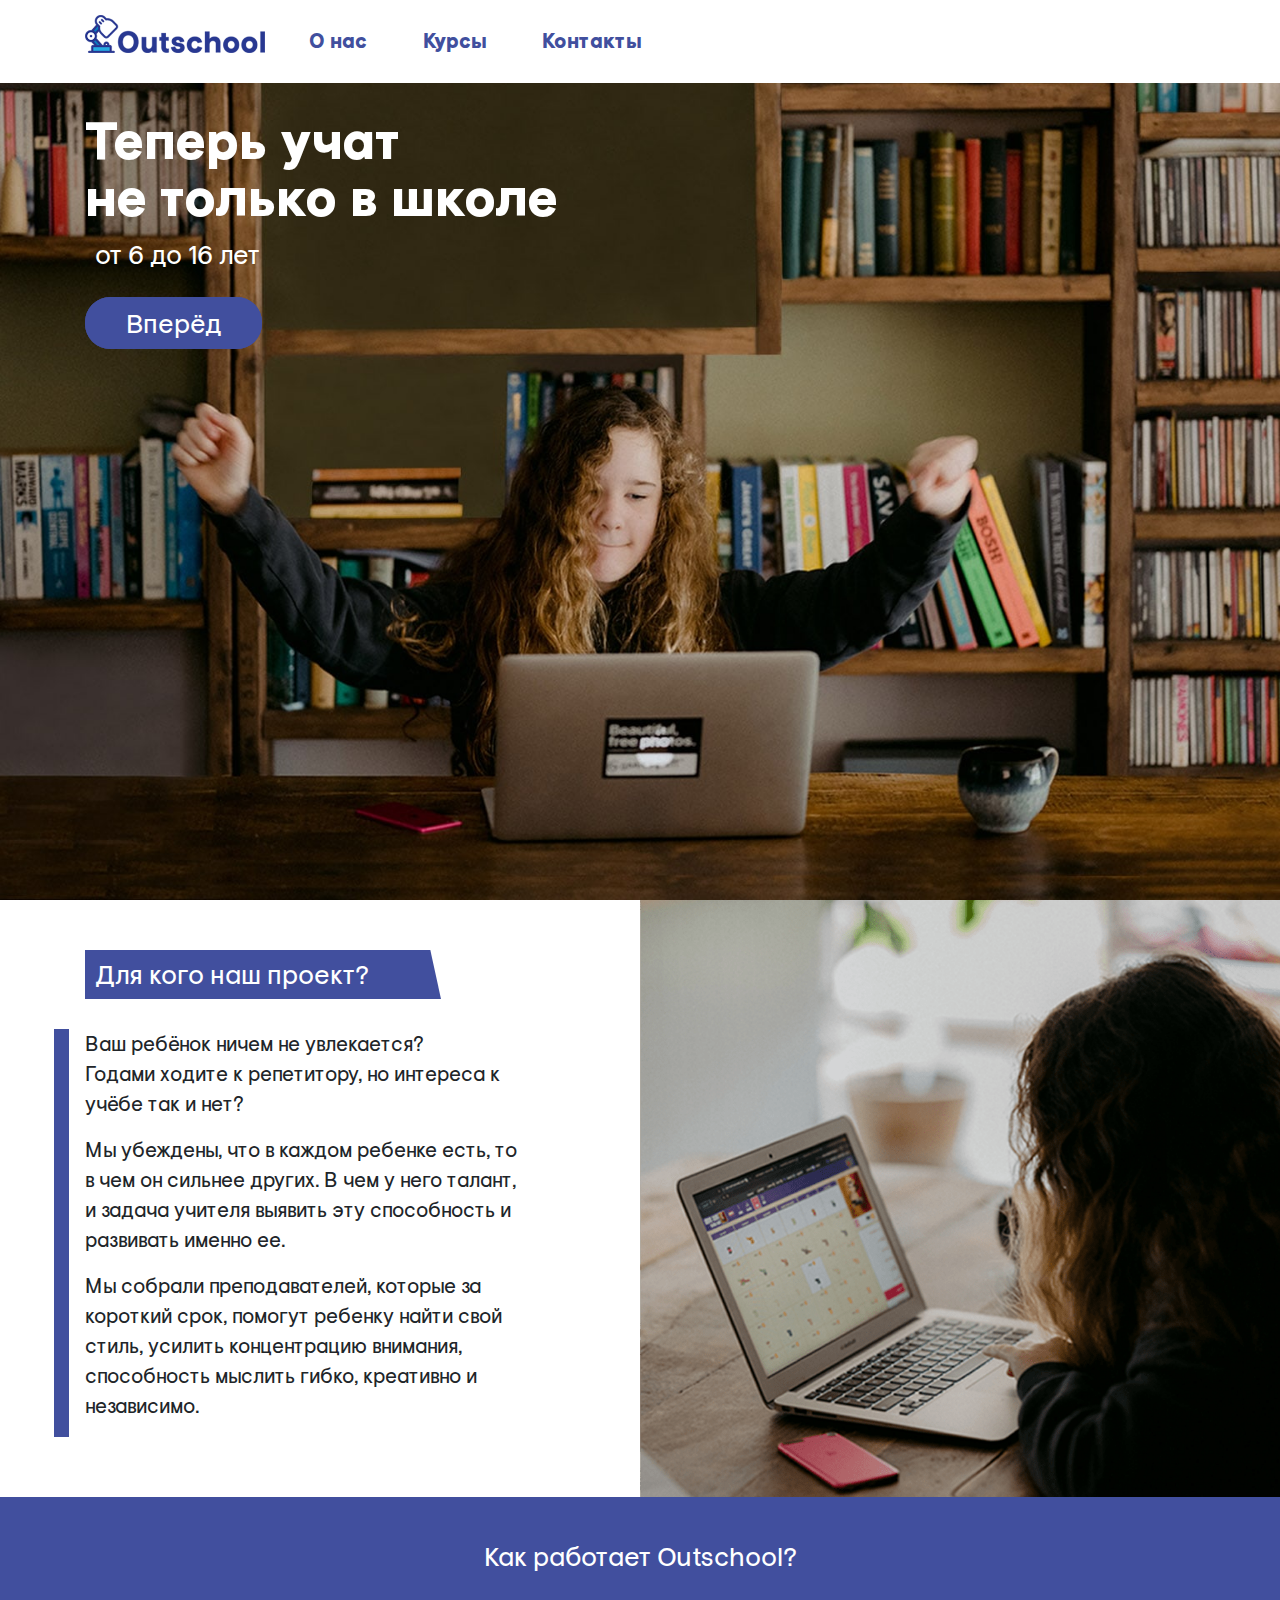
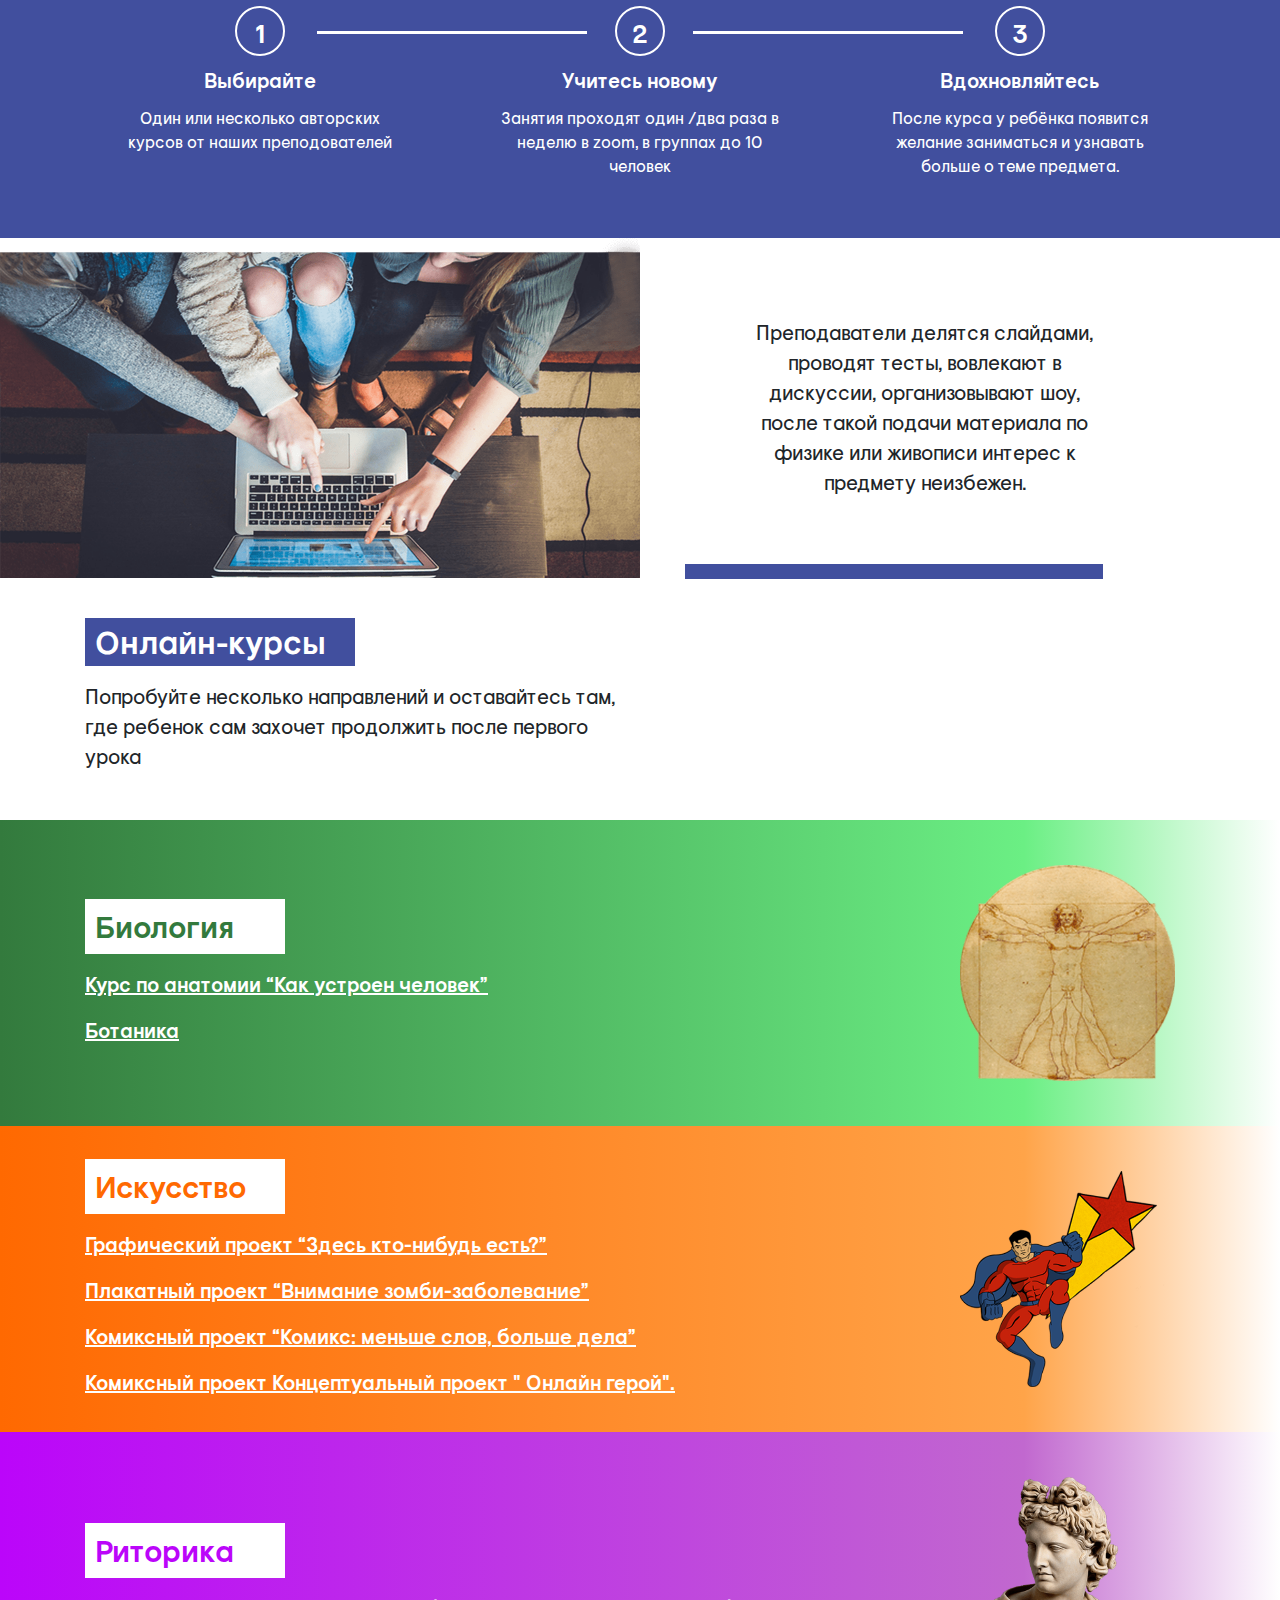
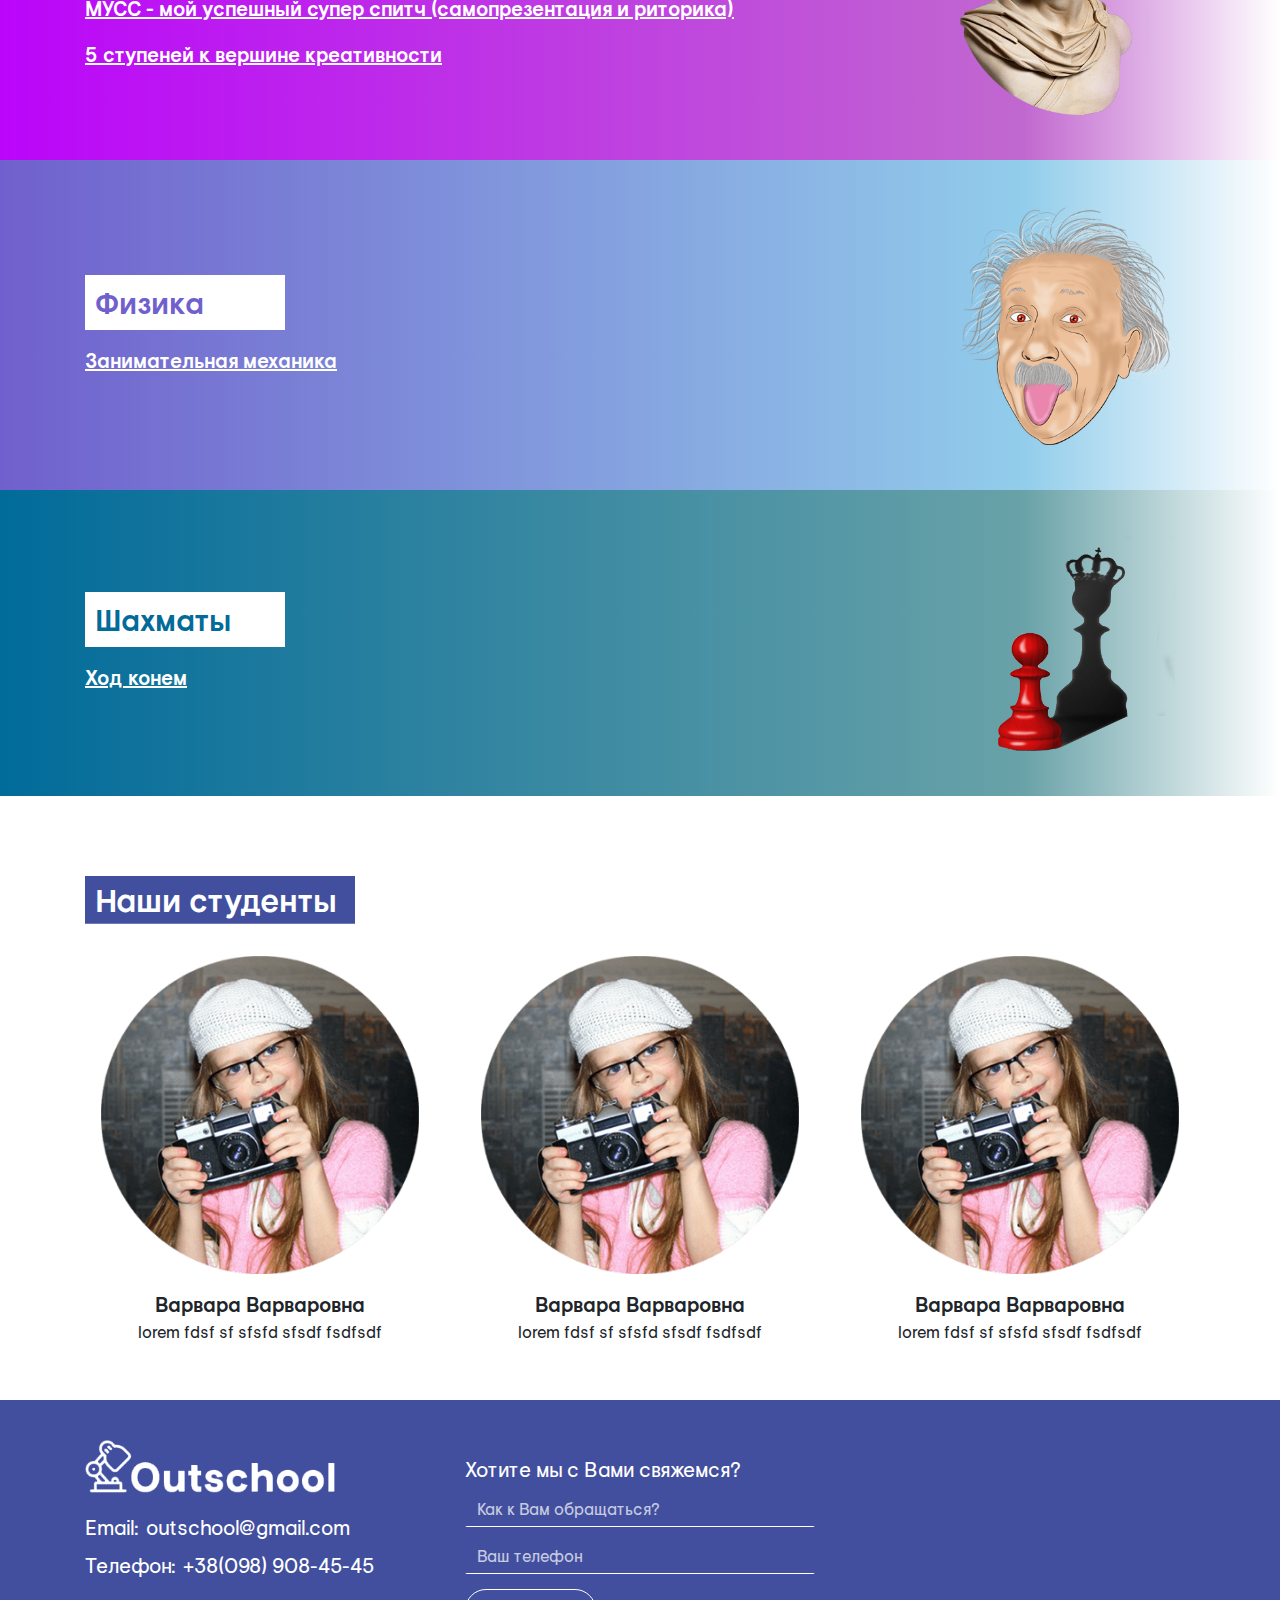
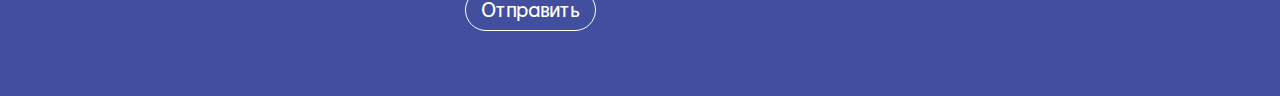
==== commit fa0673b2: "commit" ====
--- a/index.html
+++ b/index.html
@@ -52,7 +52,7 @@
 		</nav>
 	</header>
 	<main>
-		<section class="section__first" style="background-image: url('img/bg1.jpg');">
+		<section class="section__first section__first--general" style="background-image: url('img/bg1.jpg');">
 			<div class="container h-100">
 				<div class="h-100 first">
 					<div>
@@ -162,9 +162,12 @@
 					<div class="row course">
 						<div class="col-md-9 course__item">
 							<div class="course__title" style="color: #337a3d;">Биология</div>
-							<div class="py-3">
+							<div class="pt-3">
 								<a class="course__link" href="courseBiology2.html">Курс по анатомии “Как устроен человек”</a>
 							</div>
+							<div class="pt-3">
+								<a class="course__link" href="courseBiology1.html">Ботаника</a>
+							</div>
 						</div>
 						<div class="col-md-3">
 							<img class="w-100" src="img/course/course1.png" alt="">
@@ -205,10 +208,10 @@
 						<div class="col-md-9 course__item">
 							<div class="course__title" style="color: #bb05fa;">Риторика</div>
 							<div class="pt-3">
-								<a class="course__link" href="">МУСС - мой успешный супер спитч (cамопрезентация и риторика)</a>
-							</div>
-							<div class="pt-3">
-								<a class="course__link" href="">5 ступеней к вершине креативности</a>
+								<a class="course__link" href="courseRitor1.html">МУСС - мой успешный супер спитч (cамопрезентация и риторика)</a>
+							</div>
+							<div class="pt-3">
+								<a class="course__link" href="courseRitor2.html">5 ступеней к вершине креативности</a>
 							</div>
 						</div>
 						<div class="col-md-3">
@@ -224,7 +227,7 @@
 						<div class="col-md-9 course__item">
 							<div class="course__title" style="color: #7060cd;">Физика</div>
 							<div class="pt-3">
-								<a class="course__link" href="">Занимательная механика</a>
+								<a class="course__link" href="coursePhisic1.html">Занимательная механика</a>
 							</div>
 						</div>
 						<div class="col-md-3">
@@ -240,10 +243,7 @@
 						<div class="col-md-9 course__item">
 							<div class="course__title" style="color: #016b9a;">Шахматы</div>
 							<div class="pt-3">
-								<a class="course__link" href="">Ход конем</a>
-							</div>
-							<div class="pt-3">
-								<a class="course__link" href="">5 ступеней к вершине креативности</a>
+								<a class="course__link" href="courseChess1.html">Ход конем</a>
 							</div>
 						</div>
 						<div class="col-md-3">
@@ -282,6 +282,8 @@
 				</div>
 			</div>
 		</section>
+
+		<div style="display: none;" id="aboutMe"></div>
 	</main>
 
 <footer class="footer" id="contact">
@@ -328,10 +330,10 @@
 				<div class="subtitle">
 					Хотите мы с Вами свяжемся?
 				</div>
-				<form action="">
+				<form id="form" action="">
 					<input class="footer__input" name="name" type="text" placeholder="Как к Вам обращаться?">
-					<input class="footer__input" name="telephone" type="text" placeholder="Ваш телефон">
-					<button class="btns btns--light">Отправить</button>
+					<input class="footer__input" name="phone" type="phone" placeholder="Ваш телефон">
+					<button type="button" id="btnForm" class="btns btns--light">Отправить</button>
 				</form>
 			</div>
 		</div>
--- a/css/main.min.css
+++ b/css/main.min.css
@@ -1,2 +1,2 @@
-@charset "UTF-8";:root{--blue:#007bff;--indigo:#6610f2;--purple:#6f42c1;--pink:#e83e8c;--red:#cc2eaa;--orange:#fd7e14;--yellow:#ffc107;--green:#2ecc71;--teal:#20c997;--cyan:#17a2b8;--white:#fff;--gray:#6c757d;--gray-dark:#343a40;--primary:#007bff;--secondary:#6c757d;--success:#2ecc71;--info:#17a2b8;--warning:#ffc107;--danger:#cc2eaa;--light:#f8f9fa;--dark:#343a40;--breakpoint-xs:0;--breakpoint-sm:576px;--breakpoint-md:768px;--breakpoint-lg:992px;--breakpoint-xl:1200px;--font-family-sans-serif:-apple-system,BlinkMacSystemFont,"Segoe UI",Roboto,"Helvetica Neue",Arial,"Noto Sans",sans-serif,"Apple Color Emoji","Segoe UI Emoji","Segoe UI Symbol","Noto Color Emoji";--font-family-monospace:SFMono-Regular,Menlo,Monaco,Consolas,"Liberation Mono","Courier New",monospace}*,::after,::before{box-sizing:border-box}html{font-family:sans-serif;line-height:1.15;-webkit-text-size-adjust:100%;-webkit-tap-highlight-color:transparent}article,aside,figcaption,figure,footer,header,hgroup,main,nav,section{display:block}body{margin:0;font-family:-apple-system,BlinkMacSystemFont,"Segoe UI",Roboto,"Helvetica Neue",Arial,"Noto Sans",sans-serif,"Apple Color Emoji","Segoe UI Emoji","Segoe UI Symbol","Noto Color Emoji";font-size:1rem;font-weight:400;line-height:1.5;color:#212529;text-align:left;background-color:#fff}[tabindex="-1"]:focus:not(:focus-visible){outline:0!important}hr{box-sizing:content-box;height:0;overflow:visible}h1,h2,h3,h4,h5,h6{margin-top:0;margin-bottom:.5rem}p{margin-top:0;margin-bottom:1rem}abbr[data-original-title],abbr[title]{text-decoration:underline;-webkit-text-decoration:underline dotted;text-decoration:underline dotted;cursor:help;border-bottom:0;-webkit-text-decoration-skip-ink:none;text-decoration-skip-ink:none}address{margin-bottom:1rem;font-style:normal;line-height:inherit}dl,ol,ul{margin-top:0;margin-bottom:1rem}ol ol,ol ul,ul ol,ul ul{margin-bottom:0}dt{font-weight:700}dd{margin-bottom:.5rem;margin-left:0}blockquote{margin:0 0 1rem}b,strong{font-weight:bolder}small{font-size:80%}sub,sup{position:relative;font-size:75%;line-height:0;vertical-align:baseline}sub{bottom:-.25em}sup{top:-.5em}a{color:#007bff;text-decoration:none;background-color:transparent}a:hover{color:#0056b3;text-decoration:underline}a:not([href]):not([class]){color:inherit;text-decoration:none}a:not([href]):not([class]):hover{color:inherit;text-decoration:none}code,kbd,pre,samp{font-family:SFMono-Regular,Menlo,Monaco,Consolas,"Liberation Mono","Courier New",monospace;font-size:1em}pre{margin-top:0;margin-bottom:1rem;overflow:auto;-ms-overflow-style:scrollbar}figure{margin:0 0 1rem}img{vertical-align:middle;border-style:none}svg{overflow:hidden;vertical-align:middle}table{border-collapse:collapse}caption{padding-top:.75rem;padding-bottom:.75rem;color:#6c757d;text-align:left;caption-side:bottom}th{text-align:inherit}label{display:inline-block;margin-bottom:.5rem}button{border-radius:0}button:focus{outline:1px dotted;outline:5px auto -webkit-focus-ring-color}button,input,optgroup,select,textarea{margin:0;font-family:inherit;font-size:inherit;line-height:inherit}button,input{overflow:visible}button,select{text-transform:none}[role=button]{cursor:pointer}select{word-wrap:normal}[type=button],[type=reset],[type=submit],button{-webkit-appearance:button}[type=button]:not(:disabled),[type=reset]:not(:disabled),[type=submit]:not(:disabled),button:not(:disabled){cursor:pointer}[type=button]::-moz-focus-inner,[type=reset]::-moz-focus-inner,[type=submit]::-moz-focus-inner,button::-moz-focus-inner{padding:0;border-style:none}input[type=checkbox],input[type=radio]{box-sizing:border-box;padding:0}textarea{overflow:auto;resize:vertical}fieldset{min-width:0;padding:0;margin:0;border:0}legend{display:block;width:100%;max-width:100%;padding:0;margin-bottom:.5rem;font-size:1.5rem;line-height:inherit;color:inherit;white-space:normal}progress{vertical-align:baseline}[type=number]::-webkit-inner-spin-button,[type=number]::-webkit-outer-spin-button{height:auto}[type=search]{outline-offset:-2px;-webkit-appearance:none}[type=search]::-webkit-search-decoration{-webkit-appearance:none}::-webkit-file-upload-button{font:inherit;-webkit-appearance:button}output{display:inline-block}summary{display:list-item;cursor:pointer}template{display:none}[hidden]{display:none!important}.h1,.h2,.h3,.h4,.h5,.h6,h1,h2,h3,h4,h5,h6{margin-bottom:.5rem;font-weight:500;line-height:1.2}.h1,h1{font-size:2.5rem}.h2,h2{font-size:2rem}.h3,h3{font-size:1.75rem}.h4,h4{font-size:1.5rem}.h5,h5{font-size:1.25rem}.h6,h6{font-size:1rem}.lead{font-size:1.25rem;font-weight:300}.display-1{font-size:6rem;font-weight:300;line-height:1.2}.display-2{font-size:5.5rem;font-weight:300;line-height:1.2}.display-3{font-size:4.5rem;font-weight:300;line-height:1.2}.display-4{font-size:3.5rem;font-weight:300;line-height:1.2}hr{margin-top:1rem;margin-bottom:1rem;border:0;border-top:1px solid rgba(0,0,0,.1)}.small,small{font-size:80%;font-weight:400}.mark,mark{padding:.2em;background-color:#fcf8e3}.list-unstyled{padding-left:0;list-style:none}.list-inline{padding-left:0;list-style:none}.list-inline-item{display:inline-block}.list-inline-item:not(:last-child){margin-right:.5rem}.initialism{font-size:90%;text-transform:uppercase}.blockquote{margin-bottom:1rem;font-size:1.25rem}.blockquote-footer{display:block;font-size:80%;color:#6c757d}.blockquote-footer::before{content:"\2014\00A0"}.img-fluid{max-width:100%;height:auto}.img-thumbnail{padding:.25rem;background-color:#fff;border:1px solid #dee2e6;border-radius:.25rem;max-width:100%;height:auto}.figure{display:inline-block}.figure-img{margin-bottom:.5rem;line-height:1}.figure-caption{font-size:90%;color:#6c757d}code{font-size:87.5%;color:#e83e8c;word-wrap:break-word}a>code{color:inherit}kbd{padding:.2rem .4rem;font-size:87.5%;color:#fff;background-color:#212529;border-radius:.2rem}kbd kbd{padding:0;font-size:100%;font-weight:700}pre{display:block;font-size:87.5%;color:#212529}pre code{font-size:inherit;color:inherit;word-break:normal}.pre-scrollable{max-height:340px;overflow-y:scroll}.container,.container-fluid,.container-lg,.container-md,.container-sm,.container-xl{width:100%;padding-right:15px;padding-left:15px;margin-right:auto;margin-left:auto}@media (min-width:576px){.container,.container-sm{max-width:540px}}@media (min-width:768px){.container,.container-md,.container-sm{max-width:720px}}@media (min-width:992px){.container,.container-lg,.container-md,.container-sm{max-width:960px}}@media (min-width:1200px){.container,.container-lg,.container-md,.container-sm,.container-xl{max-width:1140px}}.row{display:flex;flex-wrap:wrap;margin-right:-15px;margin-left:-15px}.no-gutters{margin-right:0;margin-left:0}.no-gutters>.col,.no-gutters>[class*=col-]{padding-right:0;padding-left:0}.col,.col-1,.col-10,.col-11,.col-12,.col-2,.col-3,.col-4,.col-5,.col-6,.col-7,.col-8,.col-9,.col-auto,.col-lg,.col-lg-1,.col-lg-10,.col-lg-11,.col-lg-12,.col-lg-2,.col-lg-3,.col-lg-4,.col-lg-5,.col-lg-6,.col-lg-7,.col-lg-8,.col-lg-9,.col-lg-auto,.col-md,.col-md-1,.col-md-10,.col-md-11,.col-md-12,.col-md-2,.col-md-3,.col-md-4,.col-md-5,.col-md-6,.col-md-7,.col-md-8,.col-md-9,.col-md-auto,.col-sm,.col-sm-1,.col-sm-10,.col-sm-11,.col-sm-12,.col-sm-2,.col-sm-3,.col-sm-4,.col-sm-5,.col-sm-6,.col-sm-7,.col-sm-8,.col-sm-9,.col-sm-auto,.col-xl,.col-xl-1,.col-xl-10,.col-xl-11,.col-xl-12,.col-xl-2,.col-xl-3,.col-xl-4,.col-xl-5,.col-xl-6,.col-xl-7,.col-xl-8,.col-xl-9,.col-xl-auto{position:relative;width:100%;padding-right:15px;padding-left:15px}.col{flex-basis:0;flex-grow:1;max-width:100%}.row-cols-1>*{flex:0 0 100%;max-width:100%}.row-cols-2>*{flex:0 0 50%;max-width:50%}.row-cols-3>*{flex:0 0 33.33333%;max-width:33.33333%}.row-cols-4>*{flex:0 0 25%;max-width:25%}.row-cols-5>*{flex:0 0 20%;max-width:20%}.row-cols-6>*{flex:0 0 16.66667%;max-width:16.66667%}.col-auto{flex:0 0 auto;width:auto;max-width:100%}.col-1{flex:0 0 8.33333%;max-width:8.33333%}.col-2{flex:0 0 16.66667%;max-width:16.66667%}.col-3{flex:0 0 25%;max-width:25%}.col-4{flex:0 0 33.33333%;max-width:33.33333%}.col-5{flex:0 0 41.66667%;max-width:41.66667%}.col-6{flex:0 0 50%;max-width:50%}.col-7{flex:0 0 58.33333%;max-width:58.33333%}.col-8{flex:0 0 66.66667%;max-width:66.66667%}.col-9{flex:0 0 75%;max-width:75%}.col-10{flex:0 0 83.33333%;max-width:83.33333%}.col-11{flex:0 0 91.66667%;max-width:91.66667%}.col-12{flex:0 0 100%;max-width:100%}.order-first{order:-1}.order-last{order:13}.order-0{order:0}.order-1{order:1}.order-2{order:2}.order-3{order:3}.order-4{order:4}.order-5{order:5}.order-6{order:6}.order-7{order:7}.order-8{order:8}.order-9{order:9}.order-10{order:10}.order-11{order:11}.order-12{order:12}.offset-1{margin-left:8.33333%}.offset-2{margin-left:16.66667%}.offset-3{margin-left:25%}.offset-4{margin-left:33.33333%}.offset-5{margin-left:41.66667%}.offset-6{margin-left:50%}.offset-7{margin-left:58.33333%}.offset-8{margin-left:66.66667%}.offset-9{margin-left:75%}.offset-10{margin-left:83.33333%}.offset-11{margin-left:91.66667%}@media (min-width:576px){.col-sm{flex-basis:0;flex-grow:1;max-width:100%}.row-cols-sm-1>*{flex:0 0 100%;max-width:100%}.row-cols-sm-2>*{flex:0 0 50%;max-width:50%}.row-cols-sm-3>*{flex:0 0 33.33333%;max-width:33.33333%}.row-cols-sm-4>*{flex:0 0 25%;max-width:25%}.row-cols-sm-5>*{flex:0 0 20%;max-width:20%}.row-cols-sm-6>*{flex:0 0 16.66667%;max-width:16.66667%}.col-sm-auto{flex:0 0 auto;width:auto;max-width:100%}.col-sm-1{flex:0 0 8.33333%;max-width:8.33333%}.col-sm-2{flex:0 0 16.66667%;max-width:16.66667%}.col-sm-3{flex:0 0 25%;max-width:25%}.col-sm-4{flex:0 0 33.33333%;max-width:33.33333%}.col-sm-5{flex:0 0 41.66667%;max-width:41.66667%}.col-sm-6{flex:0 0 50%;max-width:50%}.col-sm-7{flex:0 0 58.33333%;max-width:58.33333%}.col-sm-8{flex:0 0 66.66667%;max-width:66.66667%}.col-sm-9{flex:0 0 75%;max-width:75%}.col-sm-10{flex:0 0 83.33333%;max-width:83.33333%}.col-sm-11{flex:0 0 91.66667%;max-width:91.66667%}.col-sm-12{flex:0 0 100%;max-width:100%}.order-sm-first{order:-1}.order-sm-last{order:13}.order-sm-0{order:0}.order-sm-1{order:1}.order-sm-2{order:2}.order-sm-3{order:3}.order-sm-4{order:4}.order-sm-5{order:5}.order-sm-6{order:6}.order-sm-7{order:7}.order-sm-8{order:8}.order-sm-9{order:9}.order-sm-10{order:10}.order-sm-11{order:11}.order-sm-12{order:12}.offset-sm-0{margin-left:0}.offset-sm-1{margin-left:8.33333%}.offset-sm-2{margin-left:16.66667%}.offset-sm-3{margin-left:25%}.offset-sm-4{margin-left:33.33333%}.offset-sm-5{margin-left:41.66667%}.offset-sm-6{margin-left:50%}.offset-sm-7{margin-left:58.33333%}.offset-sm-8{margin-left:66.66667%}.offset-sm-9{margin-left:75%}.offset-sm-10{margin-left:83.33333%}.offset-sm-11{margin-left:91.66667%}}@media (min-width:768px){.col-md{flex-basis:0;flex-grow:1;max-width:100%}.row-cols-md-1>*{flex:0 0 100%;max-width:100%}.row-cols-md-2>*{flex:0 0 50%;max-width:50%}.row-cols-md-3>*{flex:0 0 33.33333%;max-width:33.33333%}.row-cols-md-4>*{flex:0 0 25%;max-width:25%}.row-cols-md-5>*{flex:0 0 20%;max-width:20%}.row-cols-md-6>*{flex:0 0 16.66667%;max-width:16.66667%}.col-md-auto{flex:0 0 auto;width:auto;max-width:100%}.col-md-1{flex:0 0 8.33333%;max-width:8.33333%}.col-md-2{flex:0 0 16.66667%;max-width:16.66667%}.col-md-3{flex:0 0 25%;max-width:25%}.col-md-4{flex:0 0 33.33333%;max-width:33.33333%}.col-md-5{flex:0 0 41.66667%;max-width:41.66667%}.col-md-6{flex:0 0 50%;max-width:50%}.col-md-7{flex:0 0 58.33333%;max-width:58.33333%}.col-md-8{flex:0 0 66.66667%;max-width:66.66667%}.col-md-9{flex:0 0 75%;max-width:75%}.col-md-10{flex:0 0 83.33333%;max-width:83.33333%}.col-md-11{flex:0 0 91.66667%;max-width:91.66667%}.col-md-12{flex:0 0 100%;max-width:100%}.order-md-first{order:-1}.order-md-last{order:13}.order-md-0{order:0}.order-md-1{order:1}.order-md-2{order:2}.order-md-3{order:3}.order-md-4{order:4}.order-md-5{order:5}.order-md-6{order:6}.order-md-7{order:7}.order-md-8{order:8}.order-md-9{order:9}.order-md-10{order:10}.order-md-11{order:11}.order-md-12{order:12}.offset-md-0{margin-left:0}.offset-md-1{margin-left:8.33333%}.offset-md-2{margin-left:16.66667%}.offset-md-3{margin-left:25%}.offset-md-4{margin-left:33.33333%}.offset-md-5{margin-left:41.66667%}.offset-md-6{margin-left:50%}.offset-md-7{margin-left:58.33333%}.offset-md-8{margin-left:66.66667%}.offset-md-9{margin-left:75%}.offset-md-10{margin-left:83.33333%}.offset-md-11{margin-left:91.66667%}}@media (min-width:992px){.col-lg{flex-basis:0;flex-grow:1;max-width:100%}.row-cols-lg-1>*{flex:0 0 100%;max-width:100%}.row-cols-lg-2>*{flex:0 0 50%;max-width:50%}.row-cols-lg-3>*{flex:0 0 33.33333%;max-width:33.33333%}.row-cols-lg-4>*{flex:0 0 25%;max-width:25%}.row-cols-lg-5>*{flex:0 0 20%;max-width:20%}.row-cols-lg-6>*{flex:0 0 16.66667%;max-width:16.66667%}.col-lg-auto{flex:0 0 auto;width:auto;max-width:100%}.col-lg-1{flex:0 0 8.33333%;max-width:8.33333%}.col-lg-2{flex:0 0 16.66667%;max-width:16.66667%}.col-lg-3{flex:0 0 25%;max-width:25%}.col-lg-4{flex:0 0 33.33333%;max-width:33.33333%}.col-lg-5{flex:0 0 41.66667%;max-width:41.66667%}.col-lg-6{flex:0 0 50%;max-width:50%}.col-lg-7{flex:0 0 58.33333%;max-width:58.33333%}.col-lg-8{flex:0 0 66.66667%;max-width:66.66667%}.col-lg-9{flex:0 0 75%;max-width:75%}.col-lg-10{flex:0 0 83.33333%;max-width:83.33333%}.col-lg-11{flex:0 0 91.66667%;max-width:91.66667%}.col-lg-12{flex:0 0 100%;max-width:100%}.order-lg-first{order:-1}.order-lg-last{order:13}.order-lg-0{order:0}.order-lg-1{order:1}.order-lg-2{order:2}.order-lg-3{order:3}.order-lg-4{order:4}.order-lg-5{order:5}.order-lg-6{order:6}.order-lg-7{order:7}.order-lg-8{order:8}.order-lg-9{order:9}.order-lg-10{order:10}.order-lg-11{order:11}.order-lg-12{order:12}.offset-lg-0{margin-left:0}.offset-lg-1{margin-left:8.33333%}.offset-lg-2{margin-left:16.66667%}.offset-lg-3{margin-left:25%}.offset-lg-4{margin-left:33.33333%}.offset-lg-5{margin-left:41.66667%}.offset-lg-6{margin-left:50%}.offset-lg-7{margin-left:58.33333%}.offset-lg-8{margin-left:66.66667%}.offset-lg-9{margin-left:75%}.offset-lg-10{margin-left:83.33333%}.offset-lg-11{margin-left:91.66667%}}@media (min-width:1200px){.col-xl{flex-basis:0;flex-grow:1;max-width:100%}.row-cols-xl-1>*{flex:0 0 100%;max-width:100%}.row-cols-xl-2>*{flex:0 0 50%;max-width:50%}.row-cols-xl-3>*{flex:0 0 33.33333%;max-width:33.33333%}.row-cols-xl-4>*{flex:0 0 25%;max-width:25%}.row-cols-xl-5>*{flex:0 0 20%;max-width:20%}.row-cols-xl-6>*{flex:0 0 16.66667%;max-width:16.66667%}.col-xl-auto{flex:0 0 auto;width:auto;max-width:100%}.col-xl-1{flex:0 0 8.33333%;max-width:8.33333%}.col-xl-2{flex:0 0 16.66667%;max-width:16.66667%}.col-xl-3{flex:0 0 25%;max-width:25%}.col-xl-4{flex:0 0 33.33333%;max-width:33.33333%}.col-xl-5{flex:0 0 41.66667%;max-width:41.66667%}.col-xl-6{flex:0 0 50%;max-width:50%}.col-xl-7{flex:0 0 58.33333%;max-width:58.33333%}.col-xl-8{flex:0 0 66.66667%;max-width:66.66667%}.col-xl-9{flex:0 0 75%;max-width:75%}.col-xl-10{flex:0 0 83.33333%;max-width:83.33333%}.col-xl-11{flex:0 0 91.66667%;max-width:91.66667%}.col-xl-12{flex:0 0 100%;max-width:100%}.order-xl-first{order:-1}.order-xl-last{order:13}.order-xl-0{order:0}.order-xl-1{order:1}.order-xl-2{order:2}.order-xl-3{order:3}.order-xl-4{order:4}.order-xl-5{order:5}.order-xl-6{order:6}.order-xl-7{order:7}.order-xl-8{order:8}.order-xl-9{order:9}.order-xl-10{order:10}.order-xl-11{order:11}.order-xl-12{order:12}.offset-xl-0{margin-left:0}.offset-xl-1{margin-left:8.33333%}.offset-xl-2{margin-left:16.66667%}.offset-xl-3{margin-left:25%}.offset-xl-4{margin-left:33.33333%}.offset-xl-5{margin-left:41.66667%}.offset-xl-6{margin-left:50%}.offset-xl-7{margin-left:58.33333%}.offset-xl-8{margin-left:66.66667%}.offset-xl-9{margin-left:75%}.offset-xl-10{margin-left:83.33333%}.offset-xl-11{margin-left:91.66667%}}.table{width:100%;margin-bottom:1rem;color:#212529}.table td,.table th{padding:.75rem;vertical-align:top;border-top:1px solid #dee2e6}.table thead th{vertical-align:bottom;border-bottom:2px solid #dee2e6}.table tbody+tbody{border-top:2px solid #dee2e6}.table-sm td,.table-sm th{padding:.3rem}.table-bordered{border:1px solid #dee2e6}.table-bordered td,.table-bordered th{border:1px solid #dee2e6}.table-bordered thead td,.table-bordered thead th{border-bottom-width:2px}.table-borderless tbody+tbody,.table-borderless td,.table-borderless th,.table-borderless thead th{border:0}.table-striped tbody tr:nth-of-type(odd){background-color:rgba(0,0,0,.05)}.table-hover tbody tr:hover{color:#212529;background-color:rgba(0,0,0,.075)}.table-primary,.table-primary>td,.table-primary>th{background-color:#b8daff}.table-primary tbody+tbody,.table-primary td,.table-primary th,.table-primary thead th{border-color:#7abaff}.table-hover .table-primary:hover{background-color:#9fcdff}.table-hover .table-primary:hover>td,.table-hover .table-primary:hover>th{background-color:#9fcdff}.table-secondary,.table-secondary>td,.table-secondary>th{background-color:#d6d8db}.table-secondary tbody+tbody,.table-secondary td,.table-secondary th,.table-secondary thead th{border-color:#b3b7bb}.table-hover .table-secondary:hover{background-color:#c8cbcf}.table-hover .table-secondary:hover>td,.table-hover .table-secondary:hover>th{background-color:#c8cbcf}.table-success,.table-success>td,.table-success>th{background-color:#c4f1d7}.table-success tbody+tbody,.table-success td,.table-success th,.table-success thead th{border-color:#92e4b5}.table-hover .table-success:hover{background-color:#afecc9}.table-hover .table-success:hover>td,.table-hover .table-success:hover>th{background-color:#afecc9}.table-info,.table-info>td,.table-info>th{background-color:#bee5eb}.table-info tbody+tbody,.table-info td,.table-info th,.table-info thead th{border-color:#86cfda}.table-hover .table-info:hover{background-color:#abdde5}.table-hover .table-info:hover>td,.table-hover .table-info:hover>th{background-color:#abdde5}.table-warning,.table-warning>td,.table-warning>th{background-color:#ffeeba}.table-warning tbody+tbody,.table-warning td,.table-warning th,.table-warning thead th{border-color:#ffdf7e}.table-hover .table-warning:hover{background-color:#ffe8a1}.table-hover .table-warning:hover>td,.table-hover .table-warning:hover>th{background-color:#ffe8a1}.table-danger,.table-danger>td,.table-danger>th{background-color:#f1c4e7}.table-danger tbody+tbody,.table-danger td,.table-danger th,.table-danger thead th{border-color:#e492d3}.table-hover .table-danger:hover{background-color:#ecafdf}.table-hover .table-danger:hover>td,.table-hover .table-danger:hover>th{background-color:#ecafdf}.table-light,.table-light>td,.table-light>th{background-color:#fdfdfe}.table-light tbody+tbody,.table-light td,.table-light th,.table-light thead th{border-color:#fbfcfc}.table-hover .table-light:hover{background-color:#ececf6}.table-hover .table-light:hover>td,.table-hover .table-light:hover>th{background-color:#ececf6}.table-dark,.table-dark>td,.table-dark>th{background-color:#c6c8ca}.table-dark tbody+tbody,.table-dark td,.table-dark th,.table-dark thead th{border-color:#95999c}.table-hover .table-dark:hover{background-color:#b9bbbe}.table-hover .table-dark:hover>td,.table-hover .table-dark:hover>th{background-color:#b9bbbe}.table-active,.table-active>td,.table-active>th{background-color:rgba(0,0,0,.075)}.table-hover .table-active:hover{background-color:rgba(0,0,0,.075)}.table-hover .table-active:hover>td,.table-hover .table-active:hover>th{background-color:rgba(0,0,0,.075)}.table .thead-dark th{color:#fff;background-color:#343a40;border-color:#454d55}.table .thead-light th{color:#495057;background-color:#e9ecef;border-color:#dee2e6}.table-dark{color:#fff;background-color:#343a40}.table-dark td,.table-dark th,.table-dark thead th{border-color:#454d55}.table-dark.table-bordered{border:0}.table-dark.table-striped tbody tr:nth-of-type(odd){background-color:rgba(255,255,255,.05)}.table-dark.table-hover tbody tr:hover{color:#fff;background-color:rgba(255,255,255,.075)}@media (max-width:575.98px){.table-responsive-sm{display:block;width:100%;overflow-x:auto;-webkit-overflow-scrolling:touch}.table-responsive-sm>.table-bordered{border:0}}@media (max-width:767.98px){.table-responsive-md{display:block;width:100%;overflow-x:auto;-webkit-overflow-scrolling:touch}.table-responsive-md>.table-bordered{border:0}}@media (max-width:991.98px){.table-responsive-lg{display:block;width:100%;overflow-x:auto;-webkit-overflow-scrolling:touch}.table-responsive-lg>.table-bordered{border:0}}@media (max-width:1199.98px){.table-responsive-xl{display:block;width:100%;overflow-x:auto;-webkit-overflow-scrolling:touch}.table-responsive-xl>.table-bordered{border:0}}.table-responsive{display:block;width:100%;overflow-x:auto;-webkit-overflow-scrolling:touch}.table-responsive>.table-bordered{border:0}.form-control{display:block;width:100%;height:calc(1.5em + .75rem + 2px);padding:.375rem .75rem;font-size:1rem;font-weight:400;line-height:1.5;color:#495057;background-color:#fff;background-clip:padding-box;border:1px solid #ced4da;border-radius:.25rem;transition:border-color .15s ease-in-out,box-shadow .15s ease-in-out}@media (prefers-reduced-motion:reduce){.form-control{transition:none}}.form-control::-ms-expand{background-color:transparent;border:0}.form-control:-moz-focusring{color:transparent;text-shadow:0 0 0 #495057}.form-control:focus{color:#495057;background-color:#fff;border-color:#80bdff;outline:0;box-shadow:0 0 0 .2rem rgba(0,123,255,.25)}.form-control::-moz-placeholder{color:#6c757d;opacity:1}.form-control:-ms-input-placeholder{color:#6c757d;opacity:1}.form-control::-ms-input-placeholder{color:#6c757d;opacity:1}.form-control::placeholder{color:#6c757d;opacity:1}.form-control:disabled,.form-control[readonly]{background-color:#e9ecef;opacity:1}input[type=date].form-control,input[type=datetime-local].form-control,input[type=month].form-control,input[type=time].form-control{-webkit-appearance:none;-moz-appearance:none;appearance:none}select.form-control:focus::-ms-value{color:#495057;background-color:#fff}.form-control-file,.form-control-range{display:block;width:100%}.col-form-label{padding-top:calc(.375rem + 1px);padding-bottom:calc(.375rem + 1px);margin-bottom:0;font-size:inherit;line-height:1.5}.col-form-label-lg{padding-top:calc(.5rem + 1px);padding-bottom:calc(.5rem + 1px);font-size:1.25rem;line-height:1.5}.col-form-label-sm{padding-top:calc(.25rem + 1px);padding-bottom:calc(.25rem + 1px);font-size:.875rem;line-height:1.5}.form-control-plaintext{display:block;width:100%;padding:.375rem 0;margin-bottom:0;font-size:1rem;line-height:1.5;color:#212529;background-color:transparent;border:solid transparent;border-width:1px 0}.form-control-plaintext.form-control-lg,.form-control-plaintext.form-control-sm{padding-right:0;padding-left:0}.form-control-sm{height:calc(1.5em + .5rem + 2px);padding:.25rem .5rem;font-size:.875rem;line-height:1.5;border-radius:.2rem}.form-control-lg{height:calc(1.5em + 1rem + 2px);padding:.5rem 1rem;font-size:1.25rem;line-height:1.5;border-radius:.3rem}select.form-control[multiple],select.form-control[size]{height:auto}textarea.form-control{height:auto}.form-group{margin-bottom:1rem}.form-text{display:block;margin-top:.25rem}.form-row{display:flex;flex-wrap:wrap;margin-right:-5px;margin-left:-5px}.form-row>.col,.form-row>[class*=col-]{padding-right:5px;padding-left:5px}.form-check{position:relative;display:block;padding-left:1.25rem}.form-check-input{position:absolute;margin-top:.3rem;margin-left:-1.25rem}.form-check-input:disabled~.form-check-label,.form-check-input[disabled]~.form-check-label{color:#6c757d}.form-check-label{margin-bottom:0}.form-check-inline{display:inline-flex;align-items:center;padding-left:0;margin-right:.75rem}.form-check-inline .form-check-input{position:static;margin-top:0;margin-right:.3125rem;margin-left:0}.valid-feedback{display:none;width:100%;margin-top:.25rem;font-size:80%;color:#2ecc71}.valid-tooltip{position:absolute;top:100%;left:0;z-index:5;display:none;max-width:100%;padding:.25rem .5rem;margin-top:.1rem;font-size:.875rem;line-height:1.5;color:#fff;background-color:rgba(46,204,113,.9);border-radius:.25rem}.is-valid~.valid-feedback,.is-valid~.valid-tooltip,.was-validated :valid~.valid-feedback,.was-validated :valid~.valid-tooltip{display:block}.form-control.is-valid,.was-validated .form-control:valid{border-color:#2ecc71;padding-right:calc(1.5em + .75rem);background-image:url("data:image/svg+xml,%3csvg xmlns='http://www.w3.org/2000/svg' width='8' height='8' viewBox='0 0 8 8'%3e%3cpath fill='%232ecc71' d='M2.3 6.73L.6 4.53c-.4-1.04.46-1.4 1.1-.8l1.1 1.4 3.4-3.8c.6-.63 1.6-.27 1.2.7l-4 4.6c-.43.5-.8.4-1.1.1z'/%3e%3c/svg%3e");background-repeat:no-repeat;background-position:right calc(.375em + .1875rem) center;background-size:calc(.75em + .375rem) calc(.75em + .375rem)}.form-control.is-valid:focus,.was-validated .form-control:valid:focus{border-color:#2ecc71;box-shadow:0 0 0 .2rem rgba(46,204,113,.25)}.was-validated textarea.form-control:valid,textarea.form-control.is-valid{padding-right:calc(1.5em + .75rem);background-position:top calc(.375em + .1875rem) right calc(.375em + .1875rem)}.custom-select.is-valid,.was-validated .custom-select:valid{border-color:#2ecc71;padding-right:calc(.75em + 2.3125rem);background:url("data:image/svg+xml,%3csvg xmlns='http://www.w3.org/2000/svg' width='4' height='5' viewBox='0 0 4 5'%3e%3cpath fill='%23343a40' d='M2 0L0 2h4zm0 5L0 3h4z'/%3e%3c/svg%3e") no-repeat right .75rem center/8px 10px,url("data:image/svg+xml,%3csvg xmlns='http://www.w3.org/2000/svg' width='8' height='8' viewBox='0 0 8 8'%3e%3cpath fill='%232ecc71' d='M2.3 6.73L.6 4.53c-.4-1.04.46-1.4 1.1-.8l1.1 1.4 3.4-3.8c.6-.63 1.6-.27 1.2.7l-4 4.6c-.43.5-.8.4-1.1.1z'/%3e%3c/svg%3e") #fff no-repeat center right 1.75rem/calc(.75em + .375rem) calc(.75em + .375rem)}.custom-select.is-valid:focus,.was-validated .custom-select:valid:focus{border-color:#2ecc71;box-shadow:0 0 0 .2rem rgba(46,204,113,.25)}.form-check-input.is-valid~.form-check-label,.was-validated .form-check-input:valid~.form-check-label{color:#2ecc71}.form-check-input.is-valid~.valid-feedback,.form-check-input.is-valid~.valid-tooltip,.was-validated .form-check-input:valid~.valid-feedback,.was-validated .form-check-input:valid~.valid-tooltip{display:block}.custom-control-input.is-valid~.custom-control-label,.was-validated .custom-control-input:valid~.custom-control-label{color:#2ecc71}.custom-control-input.is-valid~.custom-control-label::before,.was-validated .custom-control-input:valid~.custom-control-label::before{border-color:#2ecc71}.custom-control-input.is-valid:checked~.custom-control-label::before,.was-validated .custom-control-input:valid:checked~.custom-control-label::before{border-color:#54d98c;background-color:#54d98c}.custom-control-input.is-valid:focus~.custom-control-label::before,.was-validated .custom-control-input:valid:focus~.custom-control-label::before{box-shadow:0 0 0 .2rem rgba(46,204,113,.25)}.custom-control-input.is-valid:focus:not(:checked)~.custom-control-label::before,.was-validated .custom-control-input:valid:focus:not(:checked)~.custom-control-label::before{border-color:#2ecc71}.custom-file-input.is-valid~.custom-file-label,.was-validated .custom-file-input:valid~.custom-file-label{border-color:#2ecc71}.custom-file-input.is-valid:focus~.custom-file-label,.was-validated .custom-file-input:valid:focus~.custom-file-label{border-color:#2ecc71;box-shadow:0 0 0 .2rem rgba(46,204,113,.25)}.invalid-feedback{display:none;width:100%;margin-top:.25rem;font-size:80%;color:#cc2eaa}.invalid-tooltip{position:absolute;top:100%;left:0;z-index:5;display:none;max-width:100%;padding:.25rem .5rem;margin-top:.1rem;font-size:.875rem;line-height:1.5;color:#fff;background-color:rgba(204,46,170,.9);border-radius:.25rem}.is-invalid~.invalid-feedback,.is-invalid~.invalid-tooltip,.was-validated :invalid~.invalid-feedback,.was-validated :invalid~.invalid-tooltip{display:block}.form-control.is-invalid,.was-validated .form-control:invalid{border-color:#cc2eaa;padding-right:calc(1.5em + .75rem);background-image:url("data:image/svg+xml,%3csvg xmlns='http://www.w3.org/2000/svg' width='12' height='12' fill='none' stroke='%23cc2eaa' viewBox='0 0 12 12'%3e%3ccircle cx='6' cy='6' r='4.5'/%3e%3cpath stroke-linejoin='round' d='M5.8 3.6h.4L6 6.5z'/%3e%3ccircle cx='6' cy='8.2' r='.6' fill='%23cc2eaa' stroke='none'/%3e%3c/svg%3e");background-repeat:no-repeat;background-position:right calc(.375em + .1875rem) center;background-size:calc(.75em + .375rem) calc(.75em + .375rem)}.form-control.is-invalid:focus,.was-validated .form-control:invalid:focus{border-color:#cc2eaa;box-shadow:0 0 0 .2rem rgba(204,46,170,.25)}.was-validated textarea.form-control:invalid,textarea.form-control.is-invalid{padding-right:calc(1.5em + .75rem);background-position:top calc(.375em + .1875rem) right calc(.375em + .1875rem)}.custom-select.is-invalid,.was-validated .custom-select:invalid{border-color:#cc2eaa;padding-right:calc(.75em + 2.3125rem);background:url("data:image/svg+xml,%3csvg xmlns='http://www.w3.org/2000/svg' width='4' height='5' viewBox='0 0 4 5'%3e%3cpath fill='%23343a40' d='M2 0L0 2h4zm0 5L0 3h4z'/%3e%3c/svg%3e") no-repeat right .75rem center/8px 10px,url("data:image/svg+xml,%3csvg xmlns='http://www.w3.org/2000/svg' width='12' height='12' fill='none' stroke='%23cc2eaa' viewBox='0 0 12 12'%3e%3ccircle cx='6' cy='6' r='4.5'/%3e%3cpath stroke-linejoin='round' d='M5.8 3.6h.4L6 6.5z'/%3e%3ccircle cx='6' cy='8.2' r='.6' fill='%23cc2eaa' stroke='none'/%3e%3c/svg%3e") #fff no-repeat center right 1.75rem/calc(.75em + .375rem) calc(.75em + .375rem)}.custom-select.is-invalid:focus,.was-validated .custom-select:invalid:focus{border-color:#cc2eaa;box-shadow:0 0 0 .2rem rgba(204,46,170,.25)}.form-check-input.is-invalid~.form-check-label,.was-validated .form-check-input:invalid~.form-check-label{color:#cc2eaa}.form-check-input.is-invalid~.invalid-feedback,.form-check-input.is-invalid~.invalid-tooltip,.was-validated .form-check-input:invalid~.invalid-feedback,.was-validated .form-check-input:invalid~.invalid-tooltip{display:block}.custom-control-input.is-invalid~.custom-control-label,.was-validated .custom-control-input:invalid~.custom-control-label{color:#cc2eaa}.custom-control-input.is-invalid~.custom-control-label::before,.was-validated .custom-control-input:invalid~.custom-control-label::before{border-color:#cc2eaa}.custom-control-input.is-invalid:checked~.custom-control-label::before,.was-validated .custom-control-input:invalid:checked~.custom-control-label::before{border-color:#d954bc;background-color:#d954bc}.custom-control-input.is-invalid:focus~.custom-control-label::before,.was-validated .custom-control-input:invalid:focus~.custom-control-label::before{box-shadow:0 0 0 .2rem rgba(204,46,170,.25)}.custom-control-input.is-invalid:focus:not(:checked)~.custom-control-label::before,.was-validated .custom-control-input:invalid:focus:not(:checked)~.custom-control-label::before{border-color:#cc2eaa}.custom-file-input.is-invalid~.custom-file-label,.was-validated .custom-file-input:invalid~.custom-file-label{border-color:#cc2eaa}.custom-file-input.is-invalid:focus~.custom-file-label,.was-validated .custom-file-input:invalid:focus~.custom-file-label{border-color:#cc2eaa;box-shadow:0 0 0 .2rem rgba(204,46,170,.25)}.form-inline{display:flex;flex-flow:row wrap;align-items:center}.form-inline .form-check{width:100%}@media (min-width:576px){.form-inline label{display:flex;align-items:center;justify-content:center;margin-bottom:0}.form-inline .form-group{display:flex;flex:0 0 auto;flex-flow:row wrap;align-items:center;margin-bottom:0}.form-inline .form-control{display:inline-block;width:auto;vertical-align:middle}.form-inline .form-control-plaintext{display:inline-block}.form-inline .custom-select,.form-inline .input-group{width:auto}.form-inline .form-check{display:flex;align-items:center;justify-content:center;width:auto;padding-left:0}.form-inline .form-check-input{position:relative;flex-shrink:0;margin-top:0;margin-right:.25rem;margin-left:0}.form-inline .custom-control{align-items:center;justify-content:center}.form-inline .custom-control-label{margin-bottom:0}}.btn{display:inline-block;font-weight:400;color:#212529;text-align:center;vertical-align:middle;-webkit-user-select:none;-moz-user-select:none;-ms-user-select:none;user-select:none;background-color:transparent;border:1px solid transparent;padding:.375rem .75rem;font-size:1rem;line-height:1.5;border-radius:.25rem;transition:color .15s ease-in-out,background-color .15s ease-in-out,border-color .15s ease-in-out,box-shadow .15s ease-in-out}@media (prefers-reduced-motion:reduce){.btn{transition:none}}.btn:hover{color:#212529;text-decoration:none}.btn.focus,.btn:focus{outline:0;box-shadow:0 0 0 .2rem rgba(0,123,255,.25)}.btn.disabled,.btn:disabled{opacity:.65}.btn:not(:disabled):not(.disabled){cursor:pointer}a.btn.disabled,fieldset:disabled a.btn{pointer-events:none}.btn-primary{color:#fff;background-color:#007bff;border-color:#007bff}.btn-primary:hover{color:#fff;background-color:#0069d9;border-color:#0062cc}.btn-primary.focus,.btn-primary:focus{color:#fff;background-color:#0069d9;border-color:#0062cc;box-shadow:0 0 0 .2rem rgba(38,143,255,.5)}.btn-primary.disabled,.btn-primary:disabled{color:#fff;background-color:#007bff;border-color:#007bff}.btn-primary:not(:disabled):not(.disabled).active,.btn-primary:not(:disabled):not(.disabled):active,.show>.btn-primary.dropdown-toggle{color:#fff;background-color:#0062cc;border-color:#005cbf}.btn-primary:not(:disabled):not(.disabled).active:focus,.btn-primary:not(:disabled):not(.disabled):active:focus,.show>.btn-primary.dropdown-toggle:focus{box-shadow:0 0 0 .2rem rgba(38,143,255,.5)}.btn-secondary{color:#fff;background-color:#6c757d;border-color:#6c757d}.btn-secondary:hover{color:#fff;background-color:#5a6268;border-color:#545b62}.btn-secondary.focus,.btn-secondary:focus{color:#fff;background-color:#5a6268;border-color:#545b62;box-shadow:0 0 0 .2rem rgba(130,138,145,.5)}.btn-secondary.disabled,.btn-secondary:disabled{color:#fff;background-color:#6c757d;border-color:#6c757d}.btn-secondary:not(:disabled):not(.disabled).active,.btn-secondary:not(:disabled):not(.disabled):active,.show>.btn-secondary.dropdown-toggle{color:#fff;background-color:#545b62;border-color:#4e555b}.btn-secondary:not(:disabled):not(.disabled).active:focus,.btn-secondary:not(:disabled):not(.disabled):active:focus,.show>.btn-secondary.dropdown-toggle:focus{box-shadow:0 0 0 .2rem rgba(130,138,145,.5)}.btn-success{color:#fff;background-color:#2ecc71;border-color:#2ecc71}.btn-success:hover{color:#fff;background-color:#27ad60;border-color:#25a25a}.btn-success.focus,.btn-success:focus{color:#fff;background-color:#27ad60;border-color:#25a25a;box-shadow:0 0 0 .2rem rgba(77,212,134,.5)}.btn-success.disabled,.btn-success:disabled{color:#fff;background-color:#2ecc71;border-color:#2ecc71}.btn-success:not(:disabled):not(.disabled).active,.btn-success:not(:disabled):not(.disabled):active,.show>.btn-success.dropdown-toggle{color:#fff;background-color:#25a25a;border-color:#229854}.btn-success:not(:disabled):not(.disabled).active:focus,.btn-success:not(:disabled):not(.disabled):active:focus,.show>.btn-success.dropdown-toggle:focus{box-shadow:0 0 0 .2rem rgba(77,212,134,.5)}.btn-info{color:#fff;background-color:#17a2b8;border-color:#17a2b8}.btn-info:hover{color:#fff;background-color:#138496;border-color:#117a8b}.btn-info.focus,.btn-info:focus{color:#fff;background-color:#138496;border-color:#117a8b;box-shadow:0 0 0 .2rem rgba(58,176,195,.5)}.btn-info.disabled,.btn-info:disabled{color:#fff;background-color:#17a2b8;border-color:#17a2b8}.btn-info:not(:disabled):not(.disabled).active,.btn-info:not(:disabled):not(.disabled):active,.show>.btn-info.dropdown-toggle{color:#fff;background-color:#117a8b;border-color:#10707f}.btn-info:not(:disabled):not(.disabled).active:focus,.btn-info:not(:disabled):not(.disabled):active:focus,.show>.btn-info.dropdown-toggle:focus{box-shadow:0 0 0 .2rem rgba(58,176,195,.5)}.btn-warning{color:#212529;background-color:#ffc107;border-color:#ffc107}.btn-warning:hover{color:#212529;background-color:#e0a800;border-color:#d39e00}.btn-warning.focus,.btn-warning:focus{color:#212529;background-color:#e0a800;border-color:#d39e00;box-shadow:0 0 0 .2rem rgba(222,170,12,.5)}.btn-warning.disabled,.btn-warning:disabled{color:#212529;background-color:#ffc107;border-color:#ffc107}.btn-warning:not(:disabled):not(.disabled).active,.btn-warning:not(:disabled):not(.disabled):active,.show>.btn-warning.dropdown-toggle{color:#212529;background-color:#d39e00;border-color:#c69500}.btn-warning:not(:disabled):not(.disabled).active:focus,.btn-warning:not(:disabled):not(.disabled):active:focus,.show>.btn-warning.dropdown-toggle:focus{box-shadow:0 0 0 .2rem rgba(222,170,12,.5)}.btn-danger{color:#fff;background-color:#cc2eaa;border-color:#cc2eaa}.btn-danger:hover{color:#fff;background-color:#ad2790;border-color:#a22587}.btn-danger.focus,.btn-danger:focus{color:#fff;background-color:#ad2790;border-color:#a22587;box-shadow:0 0 0 .2rem rgba(212,77,183,.5)}.btn-danger.disabled,.btn-danger:disabled{color:#fff;background-color:#cc2eaa;border-color:#cc2eaa}.btn-danger:not(:disabled):not(.disabled).active,.btn-danger:not(:disabled):not(.disabled):active,.show>.btn-danger.dropdown-toggle{color:#fff;background-color:#a22587;border-color:#98227f}.btn-danger:not(:disabled):not(.disabled).active:focus,.btn-danger:not(:disabled):not(.disabled):active:focus,.show>.btn-danger.dropdown-toggle:focus{box-shadow:0 0 0 .2rem rgba(212,77,183,.5)}.btn-light{color:#212529;background-color:#f8f9fa;border-color:#f8f9fa}.btn-light:hover{color:#212529;background-color:#e2e6ea;border-color:#dae0e5}.btn-light.focus,.btn-light:focus{color:#212529;background-color:#e2e6ea;border-color:#dae0e5;box-shadow:0 0 0 .2rem rgba(216,217,219,.5)}.btn-light.disabled,.btn-light:disabled{color:#212529;background-color:#f8f9fa;border-color:#f8f9fa}.btn-light:not(:disabled):not(.disabled).active,.btn-light:not(:disabled):not(.disabled):active,.show>.btn-light.dropdown-toggle{color:#212529;background-color:#dae0e5;border-color:#d3d9df}.btn-light:not(:disabled):not(.disabled).active:focus,.btn-light:not(:disabled):not(.disabled):active:focus,.show>.btn-light.dropdown-toggle:focus{box-shadow:0 0 0 .2rem rgba(216,217,219,.5)}.btn-dark{color:#fff;background-color:#343a40;border-color:#343a40}.btn-dark:hover{color:#fff;background-color:#23272b;border-color:#1d2124}.btn-dark.focus,.btn-dark:focus{color:#fff;background-color:#23272b;border-color:#1d2124;box-shadow:0 0 0 .2rem rgba(82,88,93,.5)}.btn-dark.disabled,.btn-dark:disabled{color:#fff;background-color:#343a40;border-color:#343a40}.btn-dark:not(:disabled):not(.disabled).active,.btn-dark:not(:disabled):not(.disabled):active,.show>.btn-dark.dropdown-toggle{color:#fff;background-color:#1d2124;border-color:#171a1d}.btn-dark:not(:disabled):not(.disabled).active:focus,.btn-dark:not(:disabled):not(.disabled):active:focus,.show>.btn-dark.dropdown-toggle:focus{box-shadow:0 0 0 .2rem rgba(82,88,93,.5)}.btn-outline-primary{color:#007bff;border-color:#007bff}.btn-outline-primary:hover{color:#fff;background-color:#007bff;border-color:#007bff}.btn-outline-primary.focus,.btn-outline-primary:focus{box-shadow:0 0 0 .2rem rgba(0,123,255,.5)}.btn-outline-primary.disabled,.btn-outline-primary:disabled{color:#007bff;background-color:transparent}.btn-outline-primary:not(:disabled):not(.disabled).active,.btn-outline-primary:not(:disabled):not(.disabled):active,.show>.btn-outline-primary.dropdown-toggle{color:#fff;background-color:#007bff;border-color:#007bff}.btn-outline-primary:not(:disabled):not(.disabled).active:focus,.btn-outline-primary:not(:disabled):not(.disabled):active:focus,.show>.btn-outline-primary.dropdown-toggle:focus{box-shadow:0 0 0 .2rem rgba(0,123,255,.5)}.btn-outline-secondary{color:#6c757d;border-color:#6c757d}.btn-outline-secondary:hover{color:#fff;background-color:#6c757d;border-color:#6c757d}.btn-outline-secondary.focus,.btn-outline-secondary:focus{box-shadow:0 0 0 .2rem rgba(108,117,125,.5)}.btn-outline-secondary.disabled,.btn-outline-secondary:disabled{color:#6c757d;background-color:transparent}.btn-outline-secondary:not(:disabled):not(.disabled).active,.btn-outline-secondary:not(:disabled):not(.disabled):active,.show>.btn-outline-secondary.dropdown-toggle{color:#fff;background-color:#6c757d;border-color:#6c757d}.btn-outline-secondary:not(:disabled):not(.disabled).active:focus,.btn-outline-secondary:not(:disabled):not(.disabled):active:focus,.show>.btn-outline-secondary.dropdown-toggle:focus{box-shadow:0 0 0 .2rem rgba(108,117,125,.5)}.btn-outline-success{color:#2ecc71;border-color:#2ecc71}.btn-outline-success:hover{color:#fff;background-color:#2ecc71;border-color:#2ecc71}.btn-outline-success.focus,.btn-outline-success:focus{box-shadow:0 0 0 .2rem rgba(46,204,113,.5)}.btn-outline-success.disabled,.btn-outline-success:disabled{color:#2ecc71;background-color:transparent}.btn-outline-success:not(:disabled):not(.disabled).active,.btn-outline-success:not(:disabled):not(.disabled):active,.show>.btn-outline-success.dropdown-toggle{color:#fff;background-color:#2ecc71;border-color:#2ecc71}.btn-outline-success:not(:disabled):not(.disabled).active:focus,.btn-outline-success:not(:disabled):not(.disabled):active:focus,.show>.btn-outline-success.dropdown-toggle:focus{box-shadow:0 0 0 .2rem rgba(46,204,113,.5)}.btn-outline-info{color:#17a2b8;border-color:#17a2b8}.btn-outline-info:hover{color:#fff;background-color:#17a2b8;border-color:#17a2b8}.btn-outline-info.focus,.btn-outline-info:focus{box-shadow:0 0 0 .2rem rgba(23,162,184,.5)}.btn-outline-info.disabled,.btn-outline-info:disabled{color:#17a2b8;background-color:transparent}.btn-outline-info:not(:disabled):not(.disabled).active,.btn-outline-info:not(:disabled):not(.disabled):active,.show>.btn-outline-info.dropdown-toggle{color:#fff;background-color:#17a2b8;border-color:#17a2b8}.btn-outline-info:not(:disabled):not(.disabled).active:focus,.btn-outline-info:not(:disabled):not(.disabled):active:focus,.show>.btn-outline-info.dropdown-toggle:focus{box-shadow:0 0 0 .2rem rgba(23,162,184,.5)}.btn-outline-warning{color:#ffc107;border-color:#ffc107}.btn-outline-warning:hover{color:#212529;background-color:#ffc107;border-color:#ffc107}.btn-outline-warning.focus,.btn-outline-warning:focus{box-shadow:0 0 0 .2rem rgba(255,193,7,.5)}.btn-outline-warning.disabled,.btn-outline-warning:disabled{color:#ffc107;background-color:transparent}.btn-outline-warning:not(:disabled):not(.disabled).active,.btn-outline-warning:not(:disabled):not(.disabled):active,.show>.btn-outline-warning.dropdown-toggle{color:#212529;background-color:#ffc107;border-color:#ffc107}.btn-outline-warning:not(:disabled):not(.disabled).active:focus,.btn-outline-warning:not(:disabled):not(.disabled):active:focus,.show>.btn-outline-warning.dropdown-toggle:focus{box-shadow:0 0 0 .2rem rgba(255,193,7,.5)}.btn-outline-danger{color:#cc2eaa;border-color:#cc2eaa}.btn-outline-danger:hover{color:#fff;background-color:#cc2eaa;border-color:#cc2eaa}.btn-outline-danger.focus,.btn-outline-danger:focus{box-shadow:0 0 0 .2rem rgba(204,46,170,.5)}.btn-outline-danger.disabled,.btn-outline-danger:disabled{color:#cc2eaa;background-color:transparent}.btn-outline-danger:not(:disabled):not(.disabled).active,.btn-outline-danger:not(:disabled):not(.disabled):active,.show>.btn-outline-danger.dropdown-toggle{color:#fff;background-color:#cc2eaa;border-color:#cc2eaa}.btn-outline-danger:not(:disabled):not(.disabled).active:focus,.btn-outline-danger:not(:disabled):not(.disabled):active:focus,.show>.btn-outline-danger.dropdown-toggle:focus{box-shadow:0 0 0 .2rem rgba(204,46,170,.5)}.btn-outline-light{color:#f8f9fa;border-color:#f8f9fa}.btn-outline-light:hover{color:#212529;background-color:#f8f9fa;border-color:#f8f9fa}.btn-outline-light.focus,.btn-outline-light:focus{box-shadow:0 0 0 .2rem rgba(248,249,250,.5)}.btn-outline-light.disabled,.btn-outline-light:disabled{color:#f8f9fa;background-color:transparent}.btn-outline-light:not(:disabled):not(.disabled).active,.btn-outline-light:not(:disabled):not(.disabled):active,.show>.btn-outline-light.dropdown-toggle{color:#212529;background-color:#f8f9fa;border-color:#f8f9fa}.btn-outline-light:not(:disabled):not(.disabled).active:focus,.btn-outline-light:not(:disabled):not(.disabled):active:focus,.show>.btn-outline-light.dropdown-toggle:focus{box-shadow:0 0 0 .2rem rgba(248,249,250,.5)}.btn-outline-dark{color:#343a40;border-color:#343a40}.btn-outline-dark:hover{color:#fff;background-color:#343a40;border-color:#343a40}.btn-outline-dark.focus,.btn-outline-dark:focus{box-shadow:0 0 0 .2rem rgba(52,58,64,.5)}.btn-outline-dark.disabled,.btn-outline-dark:disabled{color:#343a40;background-color:transparent}.btn-outline-dark:not(:disabled):not(.disabled).active,.btn-outline-dark:not(:disabled):not(.disabled):active,.show>.btn-outline-dark.dropdown-toggle{color:#fff;background-color:#343a40;border-color:#343a40}.btn-outline-dark:not(:disabled):not(.disabled).active:focus,.btn-outline-dark:not(:disabled):not(.disabled):active:focus,.show>.btn-outline-dark.dropdown-toggle:focus{box-shadow:0 0 0 .2rem rgba(52,58,64,.5)}.btn-link{font-weight:400;color:#007bff;text-decoration:none}.btn-link:hover{color:#0056b3;text-decoration:underline}.btn-link.focus,.btn-link:focus{text-decoration:underline}.btn-link.disabled,.btn-link:disabled{color:#6c757d;pointer-events:none}.btn-group-lg>.btn,.btn-lg{padding:.5rem 1rem;font-size:1.25rem;line-height:1.5;border-radius:.3rem}.btn-group-sm>.btn,.btn-sm{padding:.25rem .5rem;font-size:.875rem;line-height:1.5;border-radius:.2rem}.btn-block{display:block;width:100%}.btn-block+.btn-block{margin-top:.5rem}input[type=button].btn-block,input[type=reset].btn-block,input[type=submit].btn-block{width:100%}.fade{transition:opacity .15s linear}@media (prefers-reduced-motion:reduce){.fade{transition:none}}.fade:not(.show){opacity:0}.collapse:not(.show){display:none}.collapsing{position:relative;height:0;overflow:hidden;transition:height .35s ease}@media (prefers-reduced-motion:reduce){.collapsing{transition:none}}.dropdown,.dropleft,.dropright,.dropup{position:relative}.dropdown-toggle{white-space:nowrap}.dropdown-toggle::after{display:inline-block;margin-left:.255em;vertical-align:.255em;content:"";border-top:.3em solid;border-right:.3em solid transparent;border-bottom:0;border-left:.3em solid transparent}.dropdown-toggle:empty::after{margin-left:0}.dropdown-menu{position:absolute;top:100%;left:0;z-index:1000;display:none;float:left;min-width:10rem;padding:.5rem 0;margin:.125rem 0 0;font-size:1rem;color:#212529;text-align:left;list-style:none;background-color:#fff;background-clip:padding-box;border:1px solid rgba(0,0,0,.15);border-radius:.25rem}.dropdown-menu-left{right:auto;left:0}.dropdown-menu-right{right:0;left:auto}@media (min-width:576px){.dropdown-menu-sm-left{right:auto;left:0}.dropdown-menu-sm-right{right:0;left:auto}}@media (min-width:768px){.dropdown-menu-md-left{right:auto;left:0}.dropdown-menu-md-right{right:0;left:auto}}@media (min-width:992px){.dropdown-menu-lg-left{right:auto;left:0}.dropdown-menu-lg-right{right:0;left:auto}}@media (min-width:1200px){.dropdown-menu-xl-left{right:auto;left:0}.dropdown-menu-xl-right{right:0;left:auto}}.dropup .dropdown-menu{top:auto;bottom:100%;margin-top:0;margin-bottom:.125rem}.dropup .dropdown-toggle::after{display:inline-block;margin-left:.255em;vertical-align:.255em;content:"";border-top:0;border-right:.3em solid transparent;border-bottom:.3em solid;border-left:.3em solid transparent}.dropup .dropdown-toggle:empty::after{margin-left:0}.dropright .dropdown-menu{top:0;right:auto;left:100%;margin-top:0;margin-left:.125rem}.dropright .dropdown-toggle::after{display:inline-block;margin-left:.255em;vertical-align:.255em;content:"";border-top:.3em solid transparent;border-right:0;border-bottom:.3em solid transparent;border-left:.3em solid}.dropright .dropdown-toggle:empty::after{margin-left:0}.dropright .dropdown-toggle::after{vertical-align:0}.dropleft .dropdown-menu{top:0;right:100%;left:auto;margin-top:0;margin-right:.125rem}.dropleft .dropdown-toggle::after{display:inline-block;margin-left:.255em;vertical-align:.255em;content:""}.dropleft .dropdown-toggle::after{display:none}.dropleft .dropdown-toggle::before{display:inline-block;margin-right:.255em;vertical-align:.255em;content:"";border-top:.3em solid transparent;border-right:.3em solid;border-bottom:.3em solid transparent}.dropleft .dropdown-toggle:empty::after{margin-left:0}.dropleft .dropdown-toggle::before{vertical-align:0}.dropdown-menu[x-placement^=bottom],.dropdown-menu[x-placement^=left],.dropdown-menu[x-placement^=right],.dropdown-menu[x-placement^=top]{right:auto;bottom:auto}.dropdown-divider{height:0;margin:.5rem 0;overflow:hidden;border-top:1px solid #e9ecef}.dropdown-item{display:block;width:100%;padding:.25rem 1.5rem;clear:both;font-weight:400;color:#212529;text-align:inherit;white-space:nowrap;background-color:transparent;border:0}.dropdown-item:focus,.dropdown-item:hover{color:#16181b;text-decoration:none;background-color:#f8f9fa}.dropdown-item.active,.dropdown-item:active{color:#fff;text-decoration:none;background-color:#007bff}.dropdown-item.disabled,.dropdown-item:disabled{color:#6c757d;pointer-events:none;background-color:transparent}.dropdown-menu.show{display:block}.dropdown-header{display:block;padding:.5rem 1.5rem;margin-bottom:0;font-size:.875rem;color:#6c757d;white-space:nowrap}.dropdown-item-text{display:block;padding:.25rem 1.5rem;color:#212529}.btn-group,.btn-group-vertical{position:relative;display:inline-flex;vertical-align:middle}.btn-group-vertical>.btn,.btn-group>.btn{position:relative;flex:1 1 auto}.btn-group-vertical>.btn:hover,.btn-group>.btn:hover{z-index:1}.btn-group-vertical>.btn.active,.btn-group-vertical>.btn:active,.btn-group-vertical>.btn:focus,.btn-group>.btn.active,.btn-group>.btn:active,.btn-group>.btn:focus{z-index:1}.btn-toolbar{display:flex;flex-wrap:wrap;justify-content:flex-start}.btn-toolbar .input-group{width:auto}.btn-group>.btn-group:not(:first-child),.btn-group>.btn:not(:first-child){margin-left:-1px}.btn-group>.btn-group:not(:last-child)>.btn,.btn-group>.btn:not(:last-child):not(.dropdown-toggle){border-top-right-radius:0;border-bottom-right-radius:0}.btn-group>.btn-group:not(:first-child)>.btn,.btn-group>.btn:not(:first-child){border-top-left-radius:0;border-bottom-left-radius:0}.dropdown-toggle-split{padding-right:.5625rem;padding-left:.5625rem}.dropdown-toggle-split::after,.dropright .dropdown-toggle-split::after,.dropup .dropdown-toggle-split::after{margin-left:0}.dropleft .dropdown-toggle-split::before{margin-right:0}.btn-group-sm>.btn+.dropdown-toggle-split,.btn-sm+.dropdown-toggle-split{padding-right:.375rem;padding-left:.375rem}.btn-group-lg>.btn+.dropdown-toggle-split,.btn-lg+.dropdown-toggle-split{padding-right:.75rem;padding-left:.75rem}.btn-group-vertical{flex-direction:column;align-items:flex-start;justify-content:center}.btn-group-vertical>.btn,.btn-group-vertical>.btn-group{width:100%}.btn-group-vertical>.btn-group:not(:first-child),.btn-group-vertical>.btn:not(:first-child){margin-top:-1px}.btn-group-vertical>.btn-group:not(:last-child)>.btn,.btn-group-vertical>.btn:not(:last-child):not(.dropdown-toggle){border-bottom-right-radius:0;border-bottom-left-radius:0}.btn-group-vertical>.btn-group:not(:first-child)>.btn,.btn-group-vertical>.btn:not(:first-child){border-top-left-radius:0;border-top-right-radius:0}.btn-group-toggle>.btn,.btn-group-toggle>.btn-group>.btn{margin-bottom:0}.btn-group-toggle>.btn input[type=checkbox],.btn-group-toggle>.btn input[type=radio],.btn-group-toggle>.btn-group>.btn input[type=checkbox],.btn-group-toggle>.btn-group>.btn input[type=radio]{position:absolute;clip:rect(0,0,0,0);pointer-events:none}.input-group{position:relative;display:flex;flex-wrap:wrap;align-items:stretch;width:100%}.input-group>.custom-file,.input-group>.custom-select,.input-group>.form-control,.input-group>.form-control-plaintext{position:relative;flex:1 1 auto;width:1%;min-width:0;margin-bottom:0}.input-group>.custom-file+.custom-file,.input-group>.custom-file+.custom-select,.input-group>.custom-file+.form-control,.input-group>.custom-select+.custom-file,.input-group>.custom-select+.custom-select,.input-group>.custom-select+.form-control,.input-group>.form-control+.custom-file,.input-group>.form-control+.custom-select,.input-group>.form-control+.form-control,.input-group>.form-control-plaintext+.custom-file,.input-group>.form-control-plaintext+.custom-select,.input-group>.form-control-plaintext+.form-control{margin-left:-1px}.input-group>.custom-file .custom-file-input:focus~.custom-file-label,.input-group>.custom-select:focus,.input-group>.form-control:focus{z-index:3}.input-group>.custom-file .custom-file-input:focus{z-index:4}.input-group>.custom-select:not(:last-child),.input-group>.form-control:not(:last-child){border-top-right-radius:0;border-bottom-right-radius:0}.input-group>.custom-select:not(:first-child),.input-group>.form-control:not(:first-child){border-top-left-radius:0;border-bottom-left-radius:0}.input-group>.custom-file{display:flex;align-items:center}.input-group>.custom-file:not(:last-child) .custom-file-label,.input-group>.custom-file:not(:last-child) .custom-file-label::after{border-top-right-radius:0;border-bottom-right-radius:0}.input-group>.custom-file:not(:first-child) .custom-file-label{border-top-left-radius:0;border-bottom-left-radius:0}.input-group-append,.input-group-prepend{display:flex}.input-group-append .btn,.input-group-prepend .btn{position:relative;z-index:2}.input-group-append .btn:focus,.input-group-prepend .btn:focus{z-index:3}.input-group-append .btn+.btn,.input-group-append .btn+.input-group-text,.input-group-append .input-group-text+.btn,.input-group-append .input-group-text+.input-group-text,.input-group-prepend .btn+.btn,.input-group-prepend .btn+.input-group-text,.input-group-prepend .input-group-text+.btn,.input-group-prepend .input-group-text+.input-group-text{margin-left:-1px}.input-group-prepend{margin-right:-1px}.input-group-append{margin-left:-1px}.input-group-text{display:flex;align-items:center;padding:.375rem .75rem;margin-bottom:0;font-size:1rem;font-weight:400;line-height:1.5;color:#495057;text-align:center;white-space:nowrap;background-color:#e9ecef;border:1px solid #ced4da;border-radius:.25rem}.input-group-text input[type=checkbox],.input-group-text input[type=radio]{margin-top:0}.input-group-lg>.custom-select,.input-group-lg>.form-control:not(textarea){height:calc(1.5em + 1rem + 2px)}.input-group-lg>.custom-select,.input-group-lg>.form-control,.input-group-lg>.input-group-append>.btn,.input-group-lg>.input-group-append>.input-group-text,.input-group-lg>.input-group-prepend>.btn,.input-group-lg>.input-group-prepend>.input-group-text{padding:.5rem 1rem;font-size:1.25rem;line-height:1.5;border-radius:.3rem}.input-group-sm>.custom-select,.input-group-sm>.form-control:not(textarea){height:calc(1.5em + .5rem + 2px)}.input-group-sm>.custom-select,.input-group-sm>.form-control,.input-group-sm>.input-group-append>.btn,.input-group-sm>.input-group-append>.input-group-text,.input-group-sm>.input-group-prepend>.btn,.input-group-sm>.input-group-prepend>.input-group-text{padding:.25rem .5rem;font-size:.875rem;line-height:1.5;border-radius:.2rem}.input-group-lg>.custom-select,.input-group-sm>.custom-select{padding-right:1.75rem}.input-group>.input-group-append:last-child>.btn:not(:last-child):not(.dropdown-toggle),.input-group>.input-group-append:last-child>.input-group-text:not(:last-child),.input-group>.input-group-append:not(:last-child)>.btn,.input-group>.input-group-append:not(:last-child)>.input-group-text,.input-group>.input-group-prepend>.btn,.input-group>.input-group-prepend>.input-group-text{border-top-right-radius:0;border-bottom-right-radius:0}.input-group>.input-group-append>.btn,.input-group>.input-group-append>.input-group-text,.input-group>.input-group-prepend:first-child>.btn:not(:first-child),.input-group>.input-group-prepend:first-child>.input-group-text:not(:first-child),.input-group>.input-group-prepend:not(:first-child)>.btn,.input-group>.input-group-prepend:not(:first-child)>.input-group-text{border-top-left-radius:0;border-bottom-left-radius:0}.custom-control{position:relative;z-index:1;display:block;min-height:1.5rem;padding-left:1.5rem}.custom-control-inline{display:inline-flex;margin-right:1rem}.custom-control-input{position:absolute;left:0;z-index:-1;width:1rem;height:1.25rem;opacity:0}.custom-control-input:checked~.custom-control-label::before{color:#fff;border-color:#007bff;background-color:#007bff}.custom-control-input:focus~.custom-control-label::before{box-shadow:0 0 0 .2rem rgba(0,123,255,.25)}.custom-control-input:focus:not(:checked)~.custom-control-label::before{border-color:#80bdff}.custom-control-input:not(:disabled):active~.custom-control-label::before{color:#fff;background-color:#b3d7ff;border-color:#b3d7ff}.custom-control-input:disabled~.custom-control-label,.custom-control-input[disabled]~.custom-control-label{color:#6c757d}.custom-control-input:disabled~.custom-control-label::before,.custom-control-input[disabled]~.custom-control-label::before{background-color:#e9ecef}.custom-control-label{position:relative;margin-bottom:0;vertical-align:top}.custom-control-label::before{position:absolute;top:.25rem;left:-1.5rem;display:block;width:1rem;height:1rem;pointer-events:none;content:"";background-color:#fff;border:#adb5bd solid 1px}.custom-control-label::after{position:absolute;top:.25rem;left:-1.5rem;display:block;width:1rem;height:1rem;content:"";background:no-repeat 50%/50% 50%}.custom-checkbox .custom-control-label::before{border-radius:.25rem}.custom-checkbox .custom-control-input:checked~.custom-control-label::after{background-image:url("data:image/svg+xml,%3csvg xmlns='http://www.w3.org/2000/svg' width='8' height='8' viewBox='0 0 8 8'%3e%3cpath fill='%23fff' d='M6.564.75l-3.59 3.612-1.538-1.55L0 4.26l2.974 2.99L8 2.193z'/%3e%3c/svg%3e")}.custom-checkbox .custom-control-input:indeterminate~.custom-control-label::before{border-color:#007bff;background-color:#007bff}.custom-checkbox .custom-control-input:indeterminate~.custom-control-label::after{background-image:url("data:image/svg+xml,%3csvg xmlns='http://www.w3.org/2000/svg' width='4' height='4' viewBox='0 0 4 4'%3e%3cpath stroke='%23fff' d='M0 2h4'/%3e%3c/svg%3e")}.custom-checkbox .custom-control-input:disabled:checked~.custom-control-label::before{background-color:rgba(0,123,255,.5)}.custom-checkbox .custom-control-input:disabled:indeterminate~.custom-control-label::before{background-color:rgba(0,123,255,.5)}.custom-radio .custom-control-label::before{border-radius:50%}.custom-radio .custom-control-input:checked~.custom-control-label::after{background-image:url("data:image/svg+xml,%3csvg xmlns='http://www.w3.org/2000/svg' width='12' height='12' viewBox='-4 -4 8 8'%3e%3ccircle r='3' fill='%23fff'/%3e%3c/svg%3e")}.custom-radio .custom-control-input:disabled:checked~.custom-control-label::before{background-color:rgba(0,123,255,.5)}.custom-switch{padding-left:2.25rem}.custom-switch .custom-control-label::before{left:-2.25rem;width:1.75rem;pointer-events:all;border-radius:.5rem}.custom-switch .custom-control-label::after{top:calc(.25rem + 2px);left:calc(-2.25rem + 2px);width:calc(1rem - 4px);height:calc(1rem - 4px);background-color:#adb5bd;border-radius:.5rem;transition:transform .15s ease-in-out,background-color .15s ease-in-out,border-color .15s ease-in-out,box-shadow .15s ease-in-out}@media (prefers-reduced-motion:reduce){.custom-switch .custom-control-label::after{transition:none}}.custom-switch .custom-control-input:checked~.custom-control-label::after{background-color:#fff;transform:translateX(.75rem)}.custom-switch .custom-control-input:disabled:checked~.custom-control-label::before{background-color:rgba(0,123,255,.5)}.custom-select{display:inline-block;width:100%;height:calc(1.5em + .75rem + 2px);padding:.375rem 1.75rem .375rem .75rem;font-size:1rem;font-weight:400;line-height:1.5;color:#495057;vertical-align:middle;background:#fff url("data:image/svg+xml,%3csvg xmlns='http://www.w3.org/2000/svg' width='4' height='5' viewBox='0 0 4 5'%3e%3cpath fill='%23343a40' d='M2 0L0 2h4zm0 5L0 3h4z'/%3e%3c/svg%3e") no-repeat right .75rem center/8px 10px;border:1px solid #ced4da;border-radius:.25rem;-webkit-appearance:none;-moz-appearance:none;appearance:none}.custom-select:focus{border-color:#80bdff;outline:0;box-shadow:0 0 0 .2rem rgba(0,123,255,.25)}.custom-select:focus::-ms-value{color:#495057;background-color:#fff}.custom-select[multiple],.custom-select[size]:not([size="1"]){height:auto;padding-right:.75rem;background-image:none}.custom-select:disabled{color:#6c757d;background-color:#e9ecef}.custom-select::-ms-expand{display:none}.custom-select:-moz-focusring{color:transparent;text-shadow:0 0 0 #495057}.custom-select-sm{height:calc(1.5em + .5rem + 2px);padding-top:.25rem;padding-bottom:.25rem;padding-left:.5rem;font-size:.875rem}.custom-select-lg{height:calc(1.5em + 1rem + 2px);padding-top:.5rem;padding-bottom:.5rem;padding-left:1rem;font-size:1.25rem}.custom-file{position:relative;display:inline-block;width:100%;height:calc(1.5em + .75rem + 2px);margin-bottom:0}.custom-file-input{position:relative;z-index:2;width:100%;height:calc(1.5em + .75rem + 2px);margin:0;opacity:0}.custom-file-input:focus~.custom-file-label{border-color:#80bdff;box-shadow:0 0 0 .2rem rgba(0,123,255,.25)}.custom-file-input:disabled~.custom-file-label,.custom-file-input[disabled]~.custom-file-label{background-color:#e9ecef}.custom-file-input:lang(en)~.custom-file-label::after{content:"Browse"}.custom-file-input~.custom-file-label[data-browse]::after{content:attr(data-browse)}.custom-file-label{position:absolute;top:0;right:0;left:0;z-index:1;height:calc(1.5em + .75rem + 2px);padding:.375rem .75rem;font-weight:400;line-height:1.5;color:#495057;background-color:#fff;border:1px solid #ced4da;border-radius:.25rem}.custom-file-label::after{position:absolute;top:0;right:0;bottom:0;z-index:3;display:block;height:calc(1.5em + .75rem);padding:.375rem .75rem;line-height:1.5;color:#495057;content:"Browse";background-color:#e9ecef;border-left:inherit;border-radius:0 .25rem .25rem 0}.custom-range{width:100%;height:1.4rem;padding:0;background-color:transparent;-webkit-appearance:none;-moz-appearance:none;appearance:none}.custom-range:focus{outline:0}.custom-range:focus::-webkit-slider-thumb{box-shadow:0 0 0 1px #fff,0 0 0 .2rem rgba(0,123,255,.25)}.custom-range:focus::-moz-range-thumb{box-shadow:0 0 0 1px #fff,0 0 0 .2rem rgba(0,123,255,.25)}.custom-range:focus::-ms-thumb{box-shadow:0 0 0 1px #fff,0 0 0 .2rem rgba(0,123,255,.25)}.custom-range::-moz-focus-outer{border:0}.custom-range::-webkit-slider-thumb{width:1rem;height:1rem;margin-top:-.25rem;background-color:#007bff;border:0;border-radius:1rem;-webkit-transition:background-color .15s ease-in-out,border-color .15s ease-in-out,box-shadow .15s ease-in-out;transition:background-color .15s ease-in-out,border-color .15s ease-in-out,box-shadow .15s ease-in-out;-webkit-appearance:none;appearance:none}@media (prefers-reduced-motion:reduce){.custom-range::-webkit-slider-thumb{-webkit-transition:none;transition:none}}.custom-range::-webkit-slider-thumb:active{background-color:#b3d7ff}.custom-range::-webkit-slider-runnable-track{width:100%;height:.5rem;color:transparent;cursor:pointer;background-color:#dee2e6;border-color:transparent;border-radius:1rem}.custom-range::-moz-range-thumb{width:1rem;height:1rem;background-color:#007bff;border:0;border-radius:1rem;-moz-transition:background-color .15s ease-in-out,border-color .15s ease-in-out,box-shadow .15s ease-in-out;transition:background-color .15s ease-in-out,border-color .15s ease-in-out,box-shadow .15s ease-in-out;-moz-appearance:none;appearance:none}@media (prefers-reduced-motion:reduce){.custom-range::-moz-range-thumb{-moz-transition:none;transition:none}}.custom-range::-moz-range-thumb:active{background-color:#b3d7ff}.custom-range::-moz-range-track{width:100%;height:.5rem;color:transparent;cursor:pointer;background-color:#dee2e6;border-color:transparent;border-radius:1rem}.custom-range::-ms-thumb{width:1rem;height:1rem;margin-top:0;margin-right:.2rem;margin-left:.2rem;background-color:#007bff;border:0;border-radius:1rem;-ms-transition:background-color .15s ease-in-out,border-color .15s ease-in-out,box-shadow .15s ease-in-out;transition:background-color .15s ease-in-out,border-color .15s ease-in-out,box-shadow .15s ease-in-out;appearance:none}@media (prefers-reduced-motion:reduce){.custom-range::-ms-thumb{-ms-transition:none;transition:none}}.custom-range::-ms-thumb:active{background-color:#b3d7ff}.custom-range::-ms-track{width:100%;height:.5rem;color:transparent;cursor:pointer;background-color:transparent;border-color:transparent;border-width:.5rem}.custom-range::-ms-fill-lower{background-color:#dee2e6;border-radius:1rem}.custom-range::-ms-fill-upper{margin-right:15px;background-color:#dee2e6;border-radius:1rem}.custom-range:disabled::-webkit-slider-thumb{background-color:#adb5bd}.custom-range:disabled::-webkit-slider-runnable-track{cursor:default}.custom-range:disabled::-moz-range-thumb{background-color:#adb5bd}.custom-range:disabled::-moz-range-track{cursor:default}.custom-range:disabled::-ms-thumb{background-color:#adb5bd}.custom-control-label::before,.custom-file-label,.custom-select{transition:background-color .15s ease-in-out,border-color .15s ease-in-out,box-shadow .15s ease-in-out}@media (prefers-reduced-motion:reduce){.custom-control-label::before,.custom-file-label,.custom-select{transition:none}}.nav{display:flex;flex-wrap:wrap;padding-left:0;margin-bottom:0;list-style:none}.nav-link{display:block;padding:.5rem 1rem}.nav-link:focus,.nav-link:hover{text-decoration:none}.nav-link.disabled{color:#6c757d;pointer-events:none;cursor:default}.nav-tabs{border-bottom:1px solid #dee2e6}.nav-tabs .nav-item{margin-bottom:-1px}.nav-tabs .nav-link{border:1px solid transparent;border-top-left-radius:.25rem;border-top-right-radius:.25rem}.nav-tabs .nav-link:focus,.nav-tabs .nav-link:hover{border-color:#e9ecef #e9ecef #dee2e6}.nav-tabs .nav-link.disabled{color:#6c757d;background-color:transparent;border-color:transparent}.nav-tabs .nav-item.show .nav-link,.nav-tabs .nav-link.active{color:#495057;background-color:#fff;border-color:#dee2e6 #dee2e6 #fff}.nav-tabs .dropdown-menu{margin-top:-1px;border-top-left-radius:0;border-top-right-radius:0}.nav-pills .nav-link{border-radius:.25rem}.nav-pills .nav-link.active,.nav-pills .show>.nav-link{color:#fff;background-color:#007bff}.nav-fill .nav-item,.nav-fill>.nav-link{flex:1 1 auto;text-align:center}.nav-justified .nav-item,.nav-justified>.nav-link{flex-basis:0;flex-grow:1;text-align:center}.tab-content>.tab-pane{display:none}.tab-content>.active{display:block}.navbar{position:relative;display:flex;flex-wrap:wrap;align-items:center;justify-content:space-between;padding:.5rem 1rem}.navbar .container,.navbar .container-fluid,.navbar .container-lg,.navbar .container-md,.navbar .container-sm,.navbar .container-xl{display:flex;flex-wrap:wrap;align-items:center;justify-content:space-between}.navbar-brand{display:inline-block;padding-top:.3125rem;padding-bottom:.3125rem;margin-right:1rem;font-size:1.25rem;line-height:inherit;white-space:nowrap}.navbar-brand:focus,.navbar-brand:hover{text-decoration:none}.navbar-nav{display:flex;flex-direction:column;padding-left:0;margin-bottom:0;list-style:none}.navbar-nav .nav-link{padding-right:0;padding-left:0}.navbar-nav .dropdown-menu{position:static;float:none}.navbar-text{display:inline-block;padding-top:.5rem;padding-bottom:.5rem}.navbar-collapse{flex-basis:100%;flex-grow:1;align-items:center}.navbar-toggler{padding:.25rem .75rem;font-size:1.25rem;line-height:1;background-color:transparent;border:1px solid transparent;border-radius:.25rem}.navbar-toggler:focus,.navbar-toggler:hover{text-decoration:none}.navbar-toggler-icon{display:inline-block;width:1.5em;height:1.5em;vertical-align:middle;content:"";background:no-repeat center center;background-size:100% 100%}@media (max-width:575.98px){.navbar-expand-sm>.container,.navbar-expand-sm>.container-fluid,.navbar-expand-sm>.container-lg,.navbar-expand-sm>.container-md,.navbar-expand-sm>.container-sm,.navbar-expand-sm>.container-xl{padding-right:0;padding-left:0}}@media (min-width:576px){.navbar-expand-sm{flex-flow:row nowrap;justify-content:flex-start}.navbar-expand-sm .navbar-nav{flex-direction:row}.navbar-expand-sm .navbar-nav .dropdown-menu{position:absolute}.navbar-expand-sm .navbar-nav .nav-link{padding-right:.5rem;padding-left:.5rem}.navbar-expand-sm>.container,.navbar-expand-sm>.container-fluid,.navbar-expand-sm>.container-lg,.navbar-expand-sm>.container-md,.navbar-expand-sm>.container-sm,.navbar-expand-sm>.container-xl{flex-wrap:nowrap}.navbar-expand-sm .navbar-collapse{display:flex!important;flex-basis:auto}.navbar-expand-sm .navbar-toggler{display:none}}@media (max-width:767.98px){.navbar-expand-md>.container,.navbar-expand-md>.container-fluid,.navbar-expand-md>.container-lg,.navbar-expand-md>.container-md,.navbar-expand-md>.container-sm,.navbar-expand-md>.container-xl{padding-right:0;padding-left:0}}@media (min-width:768px){.navbar-expand-md{flex-flow:row nowrap;justify-content:flex-start}.navbar-expand-md .navbar-nav{flex-direction:row}.navbar-expand-md .navbar-nav .dropdown-menu{position:absolute}.navbar-expand-md .navbar-nav .nav-link{padding-right:.5rem;padding-left:.5rem}.navbar-expand-md>.container,.navbar-expand-md>.container-fluid,.navbar-expand-md>.container-lg,.navbar-expand-md>.container-md,.navbar-expand-md>.container-sm,.navbar-expand-md>.container-xl{flex-wrap:nowrap}.navbar-expand-md .navbar-collapse{display:flex!important;flex-basis:auto}.navbar-expand-md .navbar-toggler{display:none}}@media (max-width:991.98px){.navbar-expand-lg>.container,.navbar-expand-lg>.container-fluid,.navbar-expand-lg>.container-lg,.navbar-expand-lg>.container-md,.navbar-expand-lg>.container-sm,.navbar-expand-lg>.container-xl{padding-right:0;padding-left:0}}@media (min-width:992px){.navbar-expand-lg{flex-flow:row nowrap;justify-content:flex-start}.navbar-expand-lg .navbar-nav{flex-direction:row}.navbar-expand-lg .navbar-nav .dropdown-menu{position:absolute}.navbar-expand-lg .navbar-nav .nav-link{padding-right:.5rem;padding-left:.5rem}.navbar-expand-lg>.container,.navbar-expand-lg>.container-fluid,.navbar-expand-lg>.container-lg,.navbar-expand-lg>.container-md,.navbar-expand-lg>.container-sm,.navbar-expand-lg>.container-xl{flex-wrap:nowrap}.navbar-expand-lg .navbar-collapse{display:flex!important;flex-basis:auto}.navbar-expand-lg .navbar-toggler{display:none}}@media (max-width:1199.98px){.navbar-expand-xl>.container,.navbar-expand-xl>.container-fluid,.navbar-expand-xl>.container-lg,.navbar-expand-xl>.container-md,.navbar-expand-xl>.container-sm,.navbar-expand-xl>.container-xl{padding-right:0;padding-left:0}}@media (min-width:1200px){.navbar-expand-xl{flex-flow:row nowrap;justify-content:flex-start}.navbar-expand-xl .navbar-nav{flex-direction:row}.navbar-expand-xl .navbar-nav .dropdown-menu{position:absolute}.navbar-expand-xl .navbar-nav .nav-link{padding-right:.5rem;padding-left:.5rem}.navbar-expand-xl>.container,.navbar-expand-xl>.container-fluid,.navbar-expand-xl>.container-lg,.navbar-expand-xl>.container-md,.navbar-expand-xl>.container-sm,.navbar-expand-xl>.container-xl{flex-wrap:nowrap}.navbar-expand-xl .navbar-collapse{display:flex!important;flex-basis:auto}.navbar-expand-xl .navbar-toggler{display:none}}.navbar-expand{flex-flow:row nowrap;justify-content:flex-start}.navbar-expand>.container,.navbar-expand>.container-fluid,.navbar-expand>.container-lg,.navbar-expand>.container-md,.navbar-expand>.container-sm,.navbar-expand>.container-xl{padding-right:0;padding-left:0}.navbar-expand .navbar-nav{flex-direction:row}.navbar-expand .navbar-nav .dropdown-menu{position:absolute}.navbar-expand .navbar-nav .nav-link{padding-right:.5rem;padding-left:.5rem}.navbar-expand>.container,.navbar-expand>.container-fluid,.navbar-expand>.container-lg,.navbar-expand>.container-md,.navbar-expand>.container-sm,.navbar-expand>.container-xl{flex-wrap:nowrap}.navbar-expand .navbar-collapse{display:flex!important;flex-basis:auto}.navbar-expand .navbar-toggler{display:none}.navbar-light .navbar-brand{color:rgba(0,0,0,.9)}.navbar-light .navbar-brand:focus,.navbar-light .navbar-brand:hover{color:rgba(0,0,0,.9)}.navbar-light .navbar-nav .nav-link{color:rgba(0,0,0,.5)}.navbar-light .navbar-nav .nav-link:focus,.navbar-light .navbar-nav .nav-link:hover{color:rgba(0,0,0,.7)}.navbar-light .navbar-nav .nav-link.disabled{color:rgba(0,0,0,.3)}.navbar-light .navbar-nav .active>.nav-link,.navbar-light .navbar-nav .nav-link.active,.navbar-light .navbar-nav .nav-link.show,.navbar-light .navbar-nav .show>.nav-link{color:rgba(0,0,0,.9)}.navbar-light .navbar-toggler{color:rgba(0,0,0,.5);border-color:rgba(0,0,0,.1)}.navbar-light .navbar-toggler-icon{background-image:url("data:image/svg+xml,%3csvg xmlns='http://www.w3.org/2000/svg' width='30' height='30' viewBox='0 0 30 30'%3e%3cpath stroke='rgba%280, 0, 0, 0.5%29' stroke-linecap='round' stroke-miterlimit='10' stroke-width='2' d='M4 7h22M4 15h22M4 23h22'/%3e%3c/svg%3e")}.navbar-light .navbar-text{color:rgba(0,0,0,.5)}.navbar-light .navbar-text a{color:rgba(0,0,0,.9)}.navbar-light .navbar-text a:focus,.navbar-light .navbar-text a:hover{color:rgba(0,0,0,.9)}.navbar-dark .navbar-brand{color:#fff}.navbar-dark .navbar-brand:focus,.navbar-dark .navbar-brand:hover{color:#fff}.navbar-dark .navbar-nav .nav-link{color:rgba(255,255,255,.5)}.navbar-dark .navbar-nav .nav-link:focus,.navbar-dark .navbar-nav .nav-link:hover{color:rgba(255,255,255,.75)}.navbar-dark .navbar-nav .nav-link.disabled{color:rgba(255,255,255,.25)}.navbar-dark .navbar-nav .active>.nav-link,.navbar-dark .navbar-nav .nav-link.active,.navbar-dark .navbar-nav .nav-link.show,.navbar-dark .navbar-nav .show>.nav-link{color:#fff}.navbar-dark .navbar-toggler{color:rgba(255,255,255,.5);border-color:rgba(255,255,255,.1)}.navbar-dark .navbar-toggler-icon{background-image:url("data:image/svg+xml,%3csvg xmlns='http://www.w3.org/2000/svg' width='30' height='30' viewBox='0 0 30 30'%3e%3cpath stroke='rgba%28255, 255, 255, 0.5%29' stroke-linecap='round' stroke-miterlimit='10' stroke-width='2' d='M4 7h22M4 15h22M4 23h22'/%3e%3c/svg%3e")}.navbar-dark .navbar-text{color:rgba(255,255,255,.5)}.navbar-dark .navbar-text a{color:#fff}.navbar-dark .navbar-text a:focus,.navbar-dark .navbar-text a:hover{color:#fff}.card{position:relative;display:flex;flex-direction:column;min-width:0;word-wrap:break-word;background-color:#fff;background-clip:border-box;border:1px solid rgba(0,0,0,.125);border-radius:.25rem}.card>hr{margin-right:0;margin-left:0}.card>.list-group{border-top:inherit;border-bottom:inherit}.card>.list-group:first-child{border-top-width:0;border-top-left-radius:calc(.25rem - 1px);border-top-right-radius:calc(.25rem - 1px)}.card>.list-group:last-child{border-bottom-width:0;border-bottom-right-radius:calc(.25rem - 1px);border-bottom-left-radius:calc(.25rem - 1px)}.card>.card-header+.list-group,.card>.list-group+.card-footer{border-top:0}.card-body{flex:1 1 auto;min-height:1px;padding:1.25rem}.card-title{margin-bottom:.75rem}.card-subtitle{margin-top:-.375rem;margin-bottom:0}.card-text:last-child{margin-bottom:0}.card-link:hover{text-decoration:none}.card-link+.card-link{margin-left:1.25rem}.card-header{padding:.75rem 1.25rem;margin-bottom:0;background-color:rgba(0,0,0,.03);border-bottom:1px solid rgba(0,0,0,.125)}.card-header:first-child{border-radius:calc(.25rem - 1px) calc(.25rem - 1px) 0 0}.card-footer{padding:.75rem 1.25rem;background-color:rgba(0,0,0,.03);border-top:1px solid rgba(0,0,0,.125)}.card-footer:last-child{border-radius:0 0 calc(.25rem - 1px) calc(.25rem - 1px)}.card-header-tabs{margin-right:-.625rem;margin-bottom:-.75rem;margin-left:-.625rem;border-bottom:0}.card-header-pills{margin-right:-.625rem;margin-left:-.625rem}.card-img-overlay{position:absolute;top:0;right:0;bottom:0;left:0;padding:1.25rem;border-radius:calc(.25rem - 1px)}.card-img,.card-img-bottom,.card-img-top{flex-shrink:0;width:100%}.card-img,.card-img-top{border-top-left-radius:calc(.25rem - 1px);border-top-right-radius:calc(.25rem - 1px)}.card-img,.card-img-bottom{border-bottom-right-radius:calc(.25rem - 1px);border-bottom-left-radius:calc(.25rem - 1px)}.card-deck .card{margin-bottom:15px}@media (min-width:576px){.card-deck{display:flex;flex-flow:row wrap;margin-right:-15px;margin-left:-15px}.card-deck .card{flex:1 0 0%;margin-right:15px;margin-bottom:0;margin-left:15px}}.card-group>.card{margin-bottom:15px}@media (min-width:576px){.card-group{display:flex;flex-flow:row wrap}.card-group>.card{flex:1 0 0%;margin-bottom:0}.card-group>.card+.card{margin-left:0;border-left:0}.card-group>.card:not(:last-child){border-top-right-radius:0;border-bottom-right-radius:0}.card-group>.card:not(:last-child) .card-header,.card-group>.card:not(:last-child) .card-img-top{border-top-right-radius:0}.card-group>.card:not(:last-child) .card-footer,.card-group>.card:not(:last-child) .card-img-bottom{border-bottom-right-radius:0}.card-group>.card:not(:first-child){border-top-left-radius:0;border-bottom-left-radius:0}.card-group>.card:not(:first-child) .card-header,.card-group>.card:not(:first-child) .card-img-top{border-top-left-radius:0}.card-group>.card:not(:first-child) .card-footer,.card-group>.card:not(:first-child) .card-img-bottom{border-bottom-left-radius:0}}.card-columns .card{margin-bottom:.75rem}@media (min-width:576px){.card-columns{-moz-column-count:3;column-count:3;-moz-column-gap:1.25rem;column-gap:1.25rem;orphans:1;widows:1}.card-columns .card{display:inline-block;width:100%}}.accordion{overflow-anchor:none}.accordion>.card{overflow:hidden}.accordion>.card:not(:last-of-type){border-bottom:0;border-bottom-right-radius:0;border-bottom-left-radius:0}.accordion>.card:not(:first-of-type){border-top-left-radius:0;border-top-right-radius:0}.accordion>.card>.card-header{border-radius:0;margin-bottom:-1px}.breadcrumb{display:flex;flex-wrap:wrap;padding:.75rem 1rem;margin-bottom:1rem;list-style:none;background-color:#e9ecef;border-radius:.25rem}.breadcrumb-item{display:flex}.breadcrumb-item+.breadcrumb-item{padding-left:.5rem}.breadcrumb-item+.breadcrumb-item::before{display:inline-block;padding-right:.5rem;color:#6c757d;content:"/"}.breadcrumb-item+.breadcrumb-item:hover::before{text-decoration:underline}.breadcrumb-item+.breadcrumb-item:hover::before{text-decoration:none}.breadcrumb-item.active{color:#6c757d}.pagination{display:flex;padding-left:0;list-style:none;border-radius:.25rem}.page-link{position:relative;display:block;padding:.5rem .75rem;margin-left:-1px;line-height:1.25;color:#007bff;background-color:#fff;border:1px solid #dee2e6}.page-link:hover{z-index:2;color:#0056b3;text-decoration:none;background-color:#e9ecef;border-color:#dee2e6}.page-link:focus{z-index:3;outline:0;box-shadow:0 0 0 .2rem rgba(0,123,255,.25)}.page-item:first-child .page-link{margin-left:0;border-top-left-radius:.25rem;border-bottom-left-radius:.25rem}.page-item:last-child .page-link{border-top-right-radius:.25rem;border-bottom-right-radius:.25rem}.page-item.active .page-link{z-index:3;color:#fff;background-color:#007bff;border-color:#007bff}.page-item.disabled .page-link{color:#6c757d;pointer-events:none;cursor:auto;background-color:#fff;border-color:#dee2e6}.pagination-lg .page-link{padding:.75rem 1.5rem;font-size:1.25rem;line-height:1.5}.pagination-lg .page-item:first-child .page-link{border-top-left-radius:.3rem;border-bottom-left-radius:.3rem}.pagination-lg .page-item:last-child .page-link{border-top-right-radius:.3rem;border-bottom-right-radius:.3rem}.pagination-sm .page-link{padding:.25rem .5rem;font-size:.875rem;line-height:1.5}.pagination-sm .page-item:first-child .page-link{border-top-left-radius:.2rem;border-bottom-left-radius:.2rem}.pagination-sm .page-item:last-child .page-link{border-top-right-radius:.2rem;border-bottom-right-radius:.2rem}.badge{display:inline-block;padding:.25em .4em;font-size:75%;font-weight:700;line-height:1;text-align:center;white-space:nowrap;vertical-align:baseline;border-radius:.25rem;transition:color .15s ease-in-out,background-color .15s ease-in-out,border-color .15s ease-in-out,box-shadow .15s ease-in-out}@media (prefers-reduced-motion:reduce){.badge{transition:none}}a.badge:focus,a.badge:hover{text-decoration:none}.badge:empty{display:none}.btn .badge{position:relative;top:-1px}.badge-pill{padding-right:.6em;padding-left:.6em;border-radius:10rem}.badge-primary{color:#fff;background-color:#007bff}a.badge-primary:focus,a.badge-primary:hover{color:#fff;background-color:#0062cc}a.badge-primary.focus,a.badge-primary:focus{outline:0;box-shadow:0 0 0 .2rem rgba(0,123,255,.5)}.badge-secondary{color:#fff;background-color:#6c757d}a.badge-secondary:focus,a.badge-secondary:hover{color:#fff;background-color:#545b62}a.badge-secondary.focus,a.badge-secondary:focus{outline:0;box-shadow:0 0 0 .2rem rgba(108,117,125,.5)}.badge-success{color:#fff;background-color:#2ecc71}a.badge-success:focus,a.badge-success:hover{color:#fff;background-color:#25a25a}a.badge-success.focus,a.badge-success:focus{outline:0;box-shadow:0 0 0 .2rem rgba(46,204,113,.5)}.badge-info{color:#fff;background-color:#17a2b8}a.badge-info:focus,a.badge-info:hover{color:#fff;background-color:#117a8b}a.badge-info.focus,a.badge-info:focus{outline:0;box-shadow:0 0 0 .2rem rgba(23,162,184,.5)}.badge-warning{color:#212529;background-color:#ffc107}a.badge-warning:focus,a.badge-warning:hover{color:#212529;background-color:#d39e00}a.badge-warning.focus,a.badge-warning:focus{outline:0;box-shadow:0 0 0 .2rem rgba(255,193,7,.5)}.badge-danger{color:#fff;background-color:#cc2eaa}a.badge-danger:focus,a.badge-danger:hover{color:#fff;background-color:#a22587}a.badge-danger.focus,a.badge-danger:focus{outline:0;box-shadow:0 0 0 .2rem rgba(204,46,170,.5)}.badge-light{color:#212529;background-color:#f8f9fa}a.badge-light:focus,a.badge-light:hover{color:#212529;background-color:#dae0e5}a.badge-light.focus,a.badge-light:focus{outline:0;box-shadow:0 0 0 .2rem rgba(248,249,250,.5)}.badge-dark{color:#fff;background-color:#343a40}a.badge-dark:focus,a.badge-dark:hover{color:#fff;background-color:#1d2124}a.badge-dark.focus,a.badge-dark:focus{outline:0;box-shadow:0 0 0 .2rem rgba(52,58,64,.5)}.jumbotron{padding:2rem 1rem;margin-bottom:2rem;background-color:#e9ecef;border-radius:.3rem}@media (min-width:576px){.jumbotron{padding:4rem 2rem}}.jumbotron-fluid{padding-right:0;padding-left:0;border-radius:0}.alert{position:relative;padding:.75rem 1.25rem;margin-bottom:1rem;border:1px solid transparent;border-radius:.25rem}.alert-heading{color:inherit}.alert-link{font-weight:700}.alert-dismissible{padding-right:4rem}.alert-dismissible .close{position:absolute;top:0;right:0;padding:.75rem 1.25rem;color:inherit}.alert-primary{color:#004085;background-color:#cce5ff;border-color:#b8daff}.alert-primary hr{border-top-color:#9fcdff}.alert-primary .alert-link{color:#002752}.alert-secondary{color:#383d41;background-color:#e2e3e5;border-color:#d6d8db}.alert-secondary hr{border-top-color:#c8cbcf}.alert-secondary .alert-link{color:#202326}.alert-success{color:#186a3b;background-color:#d5f5e3;border-color:#c4f1d7}.alert-success hr{border-top-color:#afecc9}.alert-success .alert-link{color:#0f4024}.alert-info{color:#0c5460;background-color:#d1ecf1;border-color:#bee5eb}.alert-info hr{border-top-color:#abdde5}.alert-info .alert-link{color:#062c33}.alert-warning{color:#856404;background-color:#fff3cd;border-color:#ffeeba}.alert-warning hr{border-top-color:#ffe8a1}.alert-warning .alert-link{color:#533f03}.alert-danger{color:#6a1858;background-color:#f5d5ee;border-color:#f1c4e7}.alert-danger hr{border-top-color:#ecafdf}.alert-danger .alert-link{color:#400f35}.alert-light{color:#818182;background-color:#fefefe;border-color:#fdfdfe}.alert-light hr{border-top-color:#ececf6}.alert-light .alert-link{color:#686868}.alert-dark{color:#1b1e21;background-color:#d6d8d9;border-color:#c6c8ca}.alert-dark hr{border-top-color:#b9bbbe}.alert-dark .alert-link{color:#040505}@-webkit-keyframes progress-bar-stripes{from{background-position:1rem 0}to{background-position:0 0}}@keyframes progress-bar-stripes{from{background-position:1rem 0}to{background-position:0 0}}.progress{display:flex;height:1rem;overflow:hidden;line-height:0;font-size:.75rem;background-color:#e9ecef;border-radius:.25rem}.progress-bar{display:flex;flex-direction:column;justify-content:center;overflow:hidden;color:#fff;text-align:center;white-space:nowrap;background-color:#007bff;transition:width .6s ease}@media (prefers-reduced-motion:reduce){.progress-bar{transition:none}}.progress-bar-striped{background-image:linear-gradient(45deg,rgba(255,255,255,.15) 25%,transparent 25%,transparent 50%,rgba(255,255,255,.15) 50%,rgba(255,255,255,.15) 75%,transparent 75%,transparent);background-size:1rem 1rem}.progress-bar-animated{-webkit-animation:progress-bar-stripes 1s linear infinite;animation:progress-bar-stripes 1s linear infinite}@media (prefers-reduced-motion:reduce){.progress-bar-animated{-webkit-animation:none;animation:none}}.media{display:flex;align-items:flex-start}.media-body{flex:1}.list-group{display:flex;flex-direction:column;padding-left:0;margin-bottom:0;border-radius:.25rem}.list-group-item-action{width:100%;color:#495057;text-align:inherit}.list-group-item-action:focus,.list-group-item-action:hover{z-index:1;color:#495057;text-decoration:none;background-color:#f8f9fa}.list-group-item-action:active{color:#212529;background-color:#e9ecef}.list-group-item{position:relative;display:block;padding:.75rem 1.25rem;background-color:#fff;border:1px solid rgba(0,0,0,.125)}.list-group-item:first-child{border-top-left-radius:inherit;border-top-right-radius:inherit}.list-group-item:last-child{border-bottom-right-radius:inherit;border-bottom-left-radius:inherit}.list-group-item.disabled,.list-group-item:disabled{color:#6c757d;pointer-events:none;background-color:#fff}.list-group-item.active{z-index:2;color:#fff;background-color:#007bff;border-color:#007bff}.list-group-item+.list-group-item{border-top-width:0}.list-group-item+.list-group-item.active{margin-top:-1px;border-top-width:1px}.list-group-horizontal{flex-direction:row}.list-group-horizontal>.list-group-item:first-child{border-bottom-left-radius:.25rem;border-top-right-radius:0}.list-group-horizontal>.list-group-item:last-child{border-top-right-radius:.25rem;border-bottom-left-radius:0}.list-group-horizontal>.list-group-item.active{margin-top:0}.list-group-horizontal>.list-group-item+.list-group-item{border-top-width:1px;border-left-width:0}.list-group-horizontal>.list-group-item+.list-group-item.active{margin-left:-1px;border-left-width:1px}@media (min-width:576px){.list-group-horizontal-sm{flex-direction:row}.list-group-horizontal-sm>.list-group-item:first-child{border-bottom-left-radius:.25rem;border-top-right-radius:0}.list-group-horizontal-sm>.list-group-item:last-child{border-top-right-radius:.25rem;border-bottom-left-radius:0}.list-group-horizontal-sm>.list-group-item.active{margin-top:0}.list-group-horizontal-sm>.list-group-item+.list-group-item{border-top-width:1px;border-left-width:0}.list-group-horizontal-sm>.list-group-item+.list-group-item.active{margin-left:-1px;border-left-width:1px}}@media (min-width:768px){.list-group-horizontal-md{flex-direction:row}.list-group-horizontal-md>.list-group-item:first-child{border-bottom-left-radius:.25rem;border-top-right-radius:0}.list-group-horizontal-md>.list-group-item:last-child{border-top-right-radius:.25rem;border-bottom-left-radius:0}.list-group-horizontal-md>.list-group-item.active{margin-top:0}.list-group-horizontal-md>.list-group-item+.list-group-item{border-top-width:1px;border-left-width:0}.list-group-horizontal-md>.list-group-item+.list-group-item.active{margin-left:-1px;border-left-width:1px}}@media (min-width:992px){.list-group-horizontal-lg{flex-direction:row}.list-group-horizontal-lg>.list-group-item:first-child{border-bottom-left-radius:.25rem;border-top-right-radius:0}.list-group-horizontal-lg>.list-group-item:last-child{border-top-right-radius:.25rem;border-bottom-left-radius:0}.list-group-horizontal-lg>.list-group-item.active{margin-top:0}.list-group-horizontal-lg>.list-group-item+.list-group-item{border-top-width:1px;border-left-width:0}.list-group-horizontal-lg>.list-group-item+.list-group-item.active{margin-left:-1px;border-left-width:1px}}@media (min-width:1200px){.list-group-horizontal-xl{flex-direction:row}.list-group-horizontal-xl>.list-group-item:first-child{border-bottom-left-radius:.25rem;border-top-right-radius:0}.list-group-horizontal-xl>.list-group-item:last-child{border-top-right-radius:.25rem;border-bottom-left-radius:0}.list-group-horizontal-xl>.list-group-item.active{margin-top:0}.list-group-horizontal-xl>.list-group-item+.list-group-item{border-top-width:1px;border-left-width:0}.list-group-horizontal-xl>.list-group-item+.list-group-item.active{margin-left:-1px;border-left-width:1px}}.list-group-flush{border-radius:0}.list-group-flush>.list-group-item{border-width:0 0 1px}.list-group-flush>.list-group-item:last-child{border-bottom-width:0}.list-group-item-primary{color:#004085;background-color:#b8daff}.list-group-item-primary.list-group-item-action:focus,.list-group-item-primary.list-group-item-action:hover{color:#004085;background-color:#9fcdff}.list-group-item-primary.list-group-item-action.active{color:#fff;background-color:#004085;border-color:#004085}.list-group-item-secondary{color:#383d41;background-color:#d6d8db}.list-group-item-secondary.list-group-item-action:focus,.list-group-item-secondary.list-group-item-action:hover{color:#383d41;background-color:#c8cbcf}.list-group-item-secondary.list-group-item-action.active{color:#fff;background-color:#383d41;border-color:#383d41}.list-group-item-success{color:#186a3b;background-color:#c4f1d7}.list-group-item-success.list-group-item-action:focus,.list-group-item-success.list-group-item-action:hover{color:#186a3b;background-color:#afecc9}.list-group-item-success.list-group-item-action.active{color:#fff;background-color:#186a3b;border-color:#186a3b}.list-group-item-info{color:#0c5460;background-color:#bee5eb}.list-group-item-info.list-group-item-action:focus,.list-group-item-info.list-group-item-action:hover{color:#0c5460;background-color:#abdde5}.list-group-item-info.list-group-item-action.active{color:#fff;background-color:#0c5460;border-color:#0c5460}.list-group-item-warning{color:#856404;background-color:#ffeeba}.list-group-item-warning.list-group-item-action:focus,.list-group-item-warning.list-group-item-action:hover{color:#856404;background-color:#ffe8a1}.list-group-item-warning.list-group-item-action.active{color:#fff;background-color:#856404;border-color:#856404}.list-group-item-danger{color:#6a1858;background-color:#f1c4e7}.list-group-item-danger.list-group-item-action:focus,.list-group-item-danger.list-group-item-action:hover{color:#6a1858;background-color:#ecafdf}.list-group-item-danger.list-group-item-action.active{color:#fff;background-color:#6a1858;border-color:#6a1858}.list-group-item-light{color:#818182;background-color:#fdfdfe}.list-group-item-light.list-group-item-action:focus,.list-group-item-light.list-group-item-action:hover{color:#818182;background-color:#ececf6}.list-group-item-light.list-group-item-action.active{color:#fff;background-color:#818182;border-color:#818182}.list-group-item-dark{color:#1b1e21;background-color:#c6c8ca}.list-group-item-dark.list-group-item-action:focus,.list-group-item-dark.list-group-item-action:hover{color:#1b1e21;background-color:#b9bbbe}.list-group-item-dark.list-group-item-action.active{color:#fff;background-color:#1b1e21;border-color:#1b1e21}.close{float:right;font-size:1.5rem;font-weight:700;line-height:1;color:#000;text-shadow:0 1px 0 #fff;opacity:.5}.close:hover{color:#000;text-decoration:none}.close:not(:disabled):not(.disabled):focus,.close:not(:disabled):not(.disabled):hover{opacity:.75}button.close{padding:0;background-color:transparent;border:0}a.close.disabled{pointer-events:none}.toast{flex-basis:350px;max-width:350px;font-size:.875rem;background-color:rgba(255,255,255,.85);background-clip:padding-box;border:1px solid rgba(0,0,0,.1);box-shadow:0 .25rem .75rem rgba(0,0,0,.1);opacity:0;border-radius:.25rem}.toast:not(:last-child){margin-bottom:.75rem}.toast.showing{opacity:1}.toast.show{display:block;opacity:1}.toast.hide{display:none}.toast-header{display:flex;align-items:center;padding:.25rem .75rem;color:#6c757d;background-color:rgba(255,255,255,.85);background-clip:padding-box;border-bottom:1px solid rgba(0,0,0,.05);border-top-left-radius:calc(.25rem - 1px);border-top-right-radius:calc(.25rem - 1px)}.toast-body{padding:.75rem}.modal-open{overflow:hidden}.modal-open .modal{overflow-x:hidden;overflow-y:auto}.modal{position:fixed;top:0;left:0;z-index:1050;display:none;width:100%;height:100%;overflow:hidden;outline:0}.modal-dialog{position:relative;width:auto;margin:.5rem;pointer-events:none}.modal.fade .modal-dialog{transition:transform .3s ease-out;transform:translate(0,-50px)}@media (prefers-reduced-motion:reduce){.modal.fade .modal-dialog{transition:none}}.modal.show .modal-dialog{transform:none}.modal.modal-static .modal-dialog{transform:scale(1.02)}.modal-dialog-scrollable{display:flex;max-height:calc(100% - 1rem)}.modal-dialog-scrollable .modal-content{max-height:calc(100vh - 1rem);overflow:hidden}.modal-dialog-scrollable .modal-footer,.modal-dialog-scrollable .modal-header{flex-shrink:0}.modal-dialog-scrollable .modal-body{overflow-y:auto}.modal-dialog-centered{display:flex;align-items:center;min-height:calc(100% - 1rem)}.modal-dialog-centered::before{display:block;height:calc(100vh - 1rem);height:-webkit-min-content;height:-moz-min-content;height:min-content;content:""}.modal-dialog-centered.modal-dialog-scrollable{flex-direction:column;justify-content:center;height:100%}.modal-dialog-centered.modal-dialog-scrollable .modal-content{max-height:none}.modal-dialog-centered.modal-dialog-scrollable::before{content:none}.modal-content{position:relative;display:flex;flex-direction:column;width:100%;pointer-events:auto;background-color:#fff;background-clip:padding-box;border:1px solid rgba(0,0,0,.2);border-radius:.3rem;outline:0}.modal-backdrop{position:fixed;top:0;left:0;z-index:1040;width:100vw;height:100vh;background-color:#000}.modal-backdrop.fade{opacity:0}.modal-backdrop.show{opacity:.5}.modal-header{display:flex;align-items:flex-start;justify-content:space-between;padding:1rem 1rem;border-bottom:1px solid #dee2e6;border-top-left-radius:calc(.3rem - 1px);border-top-right-radius:calc(.3rem - 1px)}.modal-header .close{padding:1rem 1rem;margin:-1rem -1rem -1rem auto}.modal-title{margin-bottom:0;line-height:1.5}.modal-body{position:relative;flex:1 1 auto;padding:1rem}.modal-footer{display:flex;flex-wrap:wrap;align-items:center;justify-content:flex-end;padding:.75rem;border-top:1px solid #dee2e6;border-bottom-right-radius:calc(.3rem - 1px);border-bottom-left-radius:calc(.3rem - 1px)}.modal-footer>*{margin:.25rem}.modal-scrollbar-measure{position:absolute;top:-9999px;width:50px;height:50px;overflow:scroll}@media (min-width:576px){.modal-dialog{max-width:500px;margin:1.75rem auto}.modal-dialog-scrollable{max-height:calc(100% - 3.5rem)}.modal-dialog-scrollable .modal-content{max-height:calc(100vh - 3.5rem)}.modal-dialog-centered{min-height:calc(100% - 3.5rem)}.modal-dialog-centered::before{height:calc(100vh - 3.5rem);height:-webkit-min-content;height:-moz-min-content;height:min-content}.modal-sm{max-width:300px}}@media (min-width:992px){.modal-lg,.modal-xl{max-width:800px}}@media (min-width:1200px){.modal-xl{max-width:1140px}}.tooltip{position:absolute;z-index:1070;display:block;margin:0;font-family:-apple-system,BlinkMacSystemFont,"Segoe UI",Roboto,"Helvetica Neue",Arial,"Noto Sans",sans-serif,"Apple Color Emoji","Segoe UI Emoji","Segoe UI Symbol","Noto Color Emoji";font-style:normal;font-weight:400;line-height:1.5;text-align:left;text-align:start;text-decoration:none;text-shadow:none;text-transform:none;letter-spacing:normal;word-break:normal;word-spacing:normal;white-space:normal;line-break:auto;font-size:.875rem;word-wrap:break-word;opacity:0}.tooltip.show{opacity:.9}.tooltip .arrow{position:absolute;display:block;width:.8rem;height:.4rem}.tooltip .arrow::before{position:absolute;content:"";border-color:transparent;border-style:solid}.bs-tooltip-auto[x-placement^=top],.bs-tooltip-top{padding:.4rem 0}.bs-tooltip-auto[x-placement^=top] .arrow,.bs-tooltip-top .arrow{bottom:0}.bs-tooltip-auto[x-placement^=top] .arrow::before,.bs-tooltip-top .arrow::before{top:0;border-width:.4rem .4rem 0;border-top-color:#000}.bs-tooltip-auto[x-placement^=right],.bs-tooltip-right{padding:0 .4rem}.bs-tooltip-auto[x-placement^=right] .arrow,.bs-tooltip-right .arrow{left:0;width:.4rem;height:.8rem}.bs-tooltip-auto[x-placement^=right] .arrow::before,.bs-tooltip-right .arrow::before{right:0;border-width:.4rem .4rem .4rem 0;border-right-color:#000}.bs-tooltip-auto[x-placement^=bottom],.bs-tooltip-bottom{padding:.4rem 0}.bs-tooltip-auto[x-placement^=bottom] .arrow,.bs-tooltip-bottom .arrow{top:0}.bs-tooltip-auto[x-placement^=bottom] .arrow::before,.bs-tooltip-bottom .arrow::before{bottom:0;border-width:0 .4rem .4rem;border-bottom-color:#000}.bs-tooltip-auto[x-placement^=left],.bs-tooltip-left{padding:0 .4rem}.bs-tooltip-auto[x-placement^=left] .arrow,.bs-tooltip-left .arrow{right:0;width:.4rem;height:.8rem}.bs-tooltip-auto[x-placement^=left] .arrow::before,.bs-tooltip-left .arrow::before{left:0;border-width:.4rem 0 .4rem .4rem;border-left-color:#000}.tooltip-inner{max-width:200px;padding:.25rem .5rem;color:#fff;text-align:center;background-color:#000;border-radius:.25rem}.popover{position:absolute;top:0;left:0;z-index:1060;display:block;max-width:276px;font-family:-apple-system,BlinkMacSystemFont,"Segoe UI",Roboto,"Helvetica Neue",Arial,"Noto Sans",sans-serif,"Apple Color Emoji","Segoe UI Emoji","Segoe UI Symbol","Noto Color Emoji";font-style:normal;font-weight:400;line-height:1.5;text-align:left;text-align:start;text-decoration:none;text-shadow:none;text-transform:none;letter-spacing:normal;word-break:normal;word-spacing:normal;white-space:normal;line-break:auto;font-size:.875rem;word-wrap:break-word;background-color:#fff;background-clip:padding-box;border:1px solid rgba(0,0,0,.2);border-radius:.3rem}.popover .arrow{position:absolute;display:block;width:1rem;height:.5rem;margin:0 .3rem}.popover .arrow::after,.popover .arrow::before{position:absolute;display:block;content:"";border-color:transparent;border-style:solid}.bs-popover-auto[x-placement^=top],.bs-popover-top{margin-bottom:.5rem}.bs-popover-auto[x-placement^=top]>.arrow,.bs-popover-top>.arrow{bottom:calc(-.5rem - 1px)}.bs-popover-auto[x-placement^=top]>.arrow::before,.bs-popover-top>.arrow::before{bottom:0;border-width:.5rem .5rem 0;border-top-color:rgba(0,0,0,.25)}.bs-popover-auto[x-placement^=top]>.arrow::after,.bs-popover-top>.arrow::after{bottom:1px;border-width:.5rem .5rem 0;border-top-color:#fff}.bs-popover-auto[x-placement^=right],.bs-popover-right{margin-left:.5rem}.bs-popover-auto[x-placement^=right]>.arrow,.bs-popover-right>.arrow{left:calc(-.5rem - 1px);width:.5rem;height:1rem;margin:.3rem 0}.bs-popover-auto[x-placement^=right]>.arrow::before,.bs-popover-right>.arrow::before{left:0;border-width:.5rem .5rem .5rem 0;border-right-color:rgba(0,0,0,.25)}.bs-popover-auto[x-placement^=right]>.arrow::after,.bs-popover-right>.arrow::after{left:1px;border-width:.5rem .5rem .5rem 0;border-right-color:#fff}.bs-popover-auto[x-placement^=bottom],.bs-popover-bottom{margin-top:.5rem}.bs-popover-auto[x-placement^=bottom]>.arrow,.bs-popover-bottom>.arrow{top:calc(-.5rem - 1px)}.bs-popover-auto[x-placement^=bottom]>.arrow::before,.bs-popover-bottom>.arrow::before{top:0;border-width:0 .5rem .5rem .5rem;border-bottom-color:rgba(0,0,0,.25)}.bs-popover-auto[x-placement^=bottom]>.arrow::after,.bs-popover-bottom>.arrow::after{top:1px;border-width:0 .5rem .5rem .5rem;border-bottom-color:#fff}.bs-popover-auto[x-placement^=bottom] .popover-header::before,.bs-popover-bottom .popover-header::before{position:absolute;top:0;left:50%;display:block;width:1rem;margin-left:-.5rem;content:"";border-bottom:1px solid #f7f7f7}.bs-popover-auto[x-placement^=left],.bs-popover-left{margin-right:.5rem}.bs-popover-auto[x-placement^=left]>.arrow,.bs-popover-left>.arrow{right:calc(-.5rem - 1px);width:.5rem;height:1rem;margin:.3rem 0}.bs-popover-auto[x-placement^=left]>.arrow::before,.bs-popover-left>.arrow::before{right:0;border-width:.5rem 0 .5rem .5rem;border-left-color:rgba(0,0,0,.25)}.bs-popover-auto[x-placement^=left]>.arrow::after,.bs-popover-left>.arrow::after{right:1px;border-width:.5rem 0 .5rem .5rem;border-left-color:#fff}.popover-header{padding:.5rem .75rem;margin-bottom:0;font-size:1rem;background-color:#f7f7f7;border-bottom:1px solid #ebebeb;border-top-left-radius:calc(.3rem - 1px);border-top-right-radius:calc(.3rem - 1px)}.popover-header:empty{display:none}.popover-body{padding:.5rem .75rem;color:#212529}.carousel{position:relative}.carousel.pointer-event{touch-action:pan-y}.carousel-inner{position:relative;width:100%;overflow:hidden}.carousel-inner::after{display:block;clear:both;content:""}.carousel-item{position:relative;display:none;float:left;width:100%;margin-right:-100%;-webkit-backface-visibility:hidden;backface-visibility:hidden;transition:transform .6s ease-in-out}@media (prefers-reduced-motion:reduce){.carousel-item{transition:none}}.carousel-item-next,.carousel-item-prev,.carousel-item.active{display:block}.active.carousel-item-right,.carousel-item-next:not(.carousel-item-left){transform:translateX(100%)}.active.carousel-item-left,.carousel-item-prev:not(.carousel-item-right){transform:translateX(-100%)}.carousel-fade .carousel-item{opacity:0;transition-property:opacity;transform:none}.carousel-fade .carousel-item-next.carousel-item-left,.carousel-fade .carousel-item-prev.carousel-item-right,.carousel-fade .carousel-item.active{z-index:1;opacity:1}.carousel-fade .active.carousel-item-left,.carousel-fade .active.carousel-item-right{z-index:0;opacity:0;transition:opacity 0s .6s}@media (prefers-reduced-motion:reduce){.carousel-fade .active.carousel-item-left,.carousel-fade .active.carousel-item-right{transition:none}}.carousel-control-next,.carousel-control-prev{position:absolute;top:0;bottom:0;z-index:1;display:flex;align-items:center;justify-content:center;width:15%;color:#fff;text-align:center;opacity:.5;transition:opacity .15s ease}@media (prefers-reduced-motion:reduce){.carousel-control-next,.carousel-control-prev{transition:none}}.carousel-control-next:focus,.carousel-control-next:hover,.carousel-control-prev:focus,.carousel-control-prev:hover{color:#fff;text-decoration:none;outline:0;opacity:.9}.carousel-control-prev{left:0}.carousel-control-next{right:0}.carousel-control-next-icon,.carousel-control-prev-icon{display:inline-block;width:20px;height:20px;background:no-repeat 50%/100% 100%}.carousel-control-prev-icon{background-image:url("data:image/svg+xml,%3csvg xmlns='http://www.w3.org/2000/svg' fill='%23fff' width='8' height='8' viewBox='0 0 8 8'%3e%3cpath d='M5.25 0l-4 4 4 4 1.5-1.5L4.25 4l2.5-2.5L5.25 0z'/%3e%3c/svg%3e")}.carousel-control-next-icon{background-image:url("data:image/svg+xml,%3csvg xmlns='http://www.w3.org/2000/svg' fill='%23fff' width='8' height='8' viewBox='0 0 8 8'%3e%3cpath d='M2.75 0l-1.5 1.5L3.75 4l-2.5 2.5L2.75 8l4-4-4-4z'/%3e%3c/svg%3e")}.carousel-indicators{position:absolute;right:0;bottom:0;left:0;z-index:15;display:flex;justify-content:center;padding-left:0;margin-right:15%;margin-left:15%;list-style:none}.carousel-indicators li{box-sizing:content-box;flex:0 1 auto;width:30px;height:3px;margin-right:3px;margin-left:3px;text-indent:-999px;cursor:pointer;background-color:#fff;background-clip:padding-box;border-top:10px solid transparent;border-bottom:10px solid transparent;opacity:.5;transition:opacity .6s ease}@media (prefers-reduced-motion:reduce){.carousel-indicators li{transition:none}}.carousel-indicators .active{opacity:1}.carousel-caption{position:absolute;right:15%;bottom:20px;left:15%;z-index:10;padding-top:20px;padding-bottom:20px;color:#fff;text-align:center}@-webkit-keyframes spinner-border{to{transform:rotate(360deg)}}@keyframes spinner-border{to{transform:rotate(360deg)}}.spinner-border{display:inline-block;width:2rem;height:2rem;vertical-align:text-bottom;border:.25em solid currentColor;border-right-color:transparent;border-radius:50%;-webkit-animation:spinner-border .75s linear infinite;animation:spinner-border .75s linear infinite}.spinner-border-sm{width:1rem;height:1rem;border-width:.2em}@-webkit-keyframes spinner-grow{0%{transform:scale(0)}50%{opacity:1;transform:none}}@keyframes spinner-grow{0%{transform:scale(0)}50%{opacity:1;transform:none}}.spinner-grow{display:inline-block;width:2rem;height:2rem;vertical-align:text-bottom;background-color:currentColor;border-radius:50%;opacity:0;-webkit-animation:spinner-grow .75s linear infinite;animation:spinner-grow .75s linear infinite}.spinner-grow-sm{width:1rem;height:1rem}.align-baseline{vertical-align:baseline!important}.align-top{vertical-align:top!important}.align-middle{vertical-align:middle!important}.align-bottom{vertical-align:bottom!important}.align-text-bottom{vertical-align:text-bottom!important}.align-text-top{vertical-align:text-top!important}.bg-primary{background-color:#007bff!important}a.bg-primary:focus,a.bg-primary:hover,button.bg-primary:focus,button.bg-primary:hover{background-color:#0062cc!important}.bg-secondary{background-color:#6c757d!important}a.bg-secondary:focus,a.bg-secondary:hover,button.bg-secondary:focus,button.bg-secondary:hover{background-color:#545b62!important}.bg-success{background-color:#2ecc71!important}a.bg-success:focus,a.bg-success:hover,button.bg-success:focus,button.bg-success:hover{background-color:#25a25a!important}.bg-info{background-color:#17a2b8!important}a.bg-info:focus,a.bg-info:hover,button.bg-info:focus,button.bg-info:hover{background-color:#117a8b!important}.bg-warning{background-color:#ffc107!important}a.bg-warning:focus,a.bg-warning:hover,button.bg-warning:focus,button.bg-warning:hover{background-color:#d39e00!important}.bg-danger{background-color:#cc2eaa!important}a.bg-danger:focus,a.bg-danger:hover,button.bg-danger:focus,button.bg-danger:hover{background-color:#a22587!important}.bg-light{background-color:#f8f9fa!important}a.bg-light:focus,a.bg-light:hover,button.bg-light:focus,button.bg-light:hover{background-color:#dae0e5!important}.bg-dark{background-color:#343a40!important}a.bg-dark:focus,a.bg-dark:hover,button.bg-dark:focus,button.bg-dark:hover{background-color:#1d2124!important}.bg-white{background-color:#fff!important}.bg-transparent{background-color:transparent!important}.border{border:1px solid #dee2e6!important}.border-top{border-top:1px solid #dee2e6!important}.border-right{border-right:1px solid #dee2e6!important}.border-bottom{border-bottom:1px solid #dee2e6!important}.border-left{border-left:1px solid #dee2e6!important}.border-0{border:0!important}.border-top-0{border-top:0!important}.border-right-0{border-right:0!important}.border-bottom-0{border-bottom:0!important}.border-left-0{border-left:0!important}.border-primary{border-color:#007bff!important}.border-secondary{border-color:#6c757d!important}.border-success{border-color:#2ecc71!important}.border-info{border-color:#17a2b8!important}.border-warning{border-color:#ffc107!important}.border-danger{border-color:#cc2eaa!important}.border-light{border-color:#f8f9fa!important}.border-dark{border-color:#343a40!important}.border-white{border-color:#fff!important}.rounded-sm{border-radius:.2rem!important}.rounded{border-radius:.25rem!important}.rounded-top{border-top-left-radius:.25rem!important;border-top-right-radius:.25rem!important}.rounded-right{border-top-right-radius:.25rem!important;border-bottom-right-radius:.25rem!important}.rounded-bottom{border-bottom-right-radius:.25rem!important;border-bottom-left-radius:.25rem!important}.rounded-left{border-top-left-radius:.25rem!important;border-bottom-left-radius:.25rem!important}.rounded-lg{border-radius:.3rem!important}.rounded-circle{border-radius:50%!important}.rounded-pill{border-radius:50rem!important}.rounded-0{border-radius:0!important}.clearfix::after{display:block;clear:both;content:""}.d-none{display:none!important}.d-inline{display:inline!important}.d-inline-block{display:inline-block!important}.d-block{display:block!important}.d-table{display:table!important}.d-table-row{display:table-row!important}.d-table-cell{display:table-cell!important}.d-flex{display:flex!important}.d-inline-flex{display:inline-flex!important}@media (min-width:576px){.d-sm-none{display:none!important}.d-sm-inline{display:inline!important}.d-sm-inline-block{display:inline-block!important}.d-sm-block{display:block!important}.d-sm-table{display:table!important}.d-sm-table-row{display:table-row!important}.d-sm-table-cell{display:table-cell!important}.d-sm-flex{display:flex!important}.d-sm-inline-flex{display:inline-flex!important}}@media (min-width:768px){.d-md-none{display:none!important}.d-md-inline{display:inline!important}.d-md-inline-block{display:inline-block!important}.d-md-block{display:block!important}.d-md-table{display:table!important}.d-md-table-row{display:table-row!important}.d-md-table-cell{display:table-cell!important}.d-md-flex{display:flex!important}.d-md-inline-flex{display:inline-flex!important}}@media (min-width:992px){.d-lg-none{display:none!important}.d-lg-inline{display:inline!important}.d-lg-inline-block{display:inline-block!important}.d-lg-block{display:block!important}.d-lg-table{display:table!important}.d-lg-table-row{display:table-row!important}.d-lg-table-cell{display:table-cell!important}.d-lg-flex{display:flex!important}.d-lg-inline-flex{display:inline-flex!important}}@media (min-width:1200px){.d-xl-none{display:none!important}.d-xl-inline{display:inline!important}.d-xl-inline-block{display:inline-block!important}.d-xl-block{display:block!important}.d-xl-table{display:table!important}.d-xl-table-row{display:table-row!important}.d-xl-table-cell{display:table-cell!important}.d-xl-flex{display:flex!important}.d-xl-inline-flex{display:inline-flex!important}}@media print{.d-print-none{display:none!important}.d-print-inline{display:inline!important}.d-print-inline-block{display:inline-block!important}.d-print-block{display:block!important}.d-print-table{display:table!important}.d-print-table-row{display:table-row!important}.d-print-table-cell{display:table-cell!important}.d-print-flex{display:flex!important}.d-print-inline-flex{display:inline-flex!important}}.embed-responsive{position:relative;display:block;width:100%;padding:0;overflow:hidden}.embed-responsive::before{display:block;content:""}.embed-responsive .embed-responsive-item,.embed-responsive embed,.embed-responsive iframe,.embed-responsive object,.embed-responsive video{position:absolute;top:0;bottom:0;left:0;width:100%;height:100%;border:0}.embed-responsive-21by9::before{padding-top:42.85714%}.embed-responsive-16by9::before{padding-top:56.25%}.embed-responsive-4by3::before{padding-top:75%}.embed-responsive-1by1::before{padding-top:100%}.flex-row{flex-direction:row!important}.flex-column{flex-direction:column!important}.flex-row-reverse{flex-direction:row-reverse!important}.flex-column-reverse{flex-direction:column-reverse!important}.flex-wrap{flex-wrap:wrap!important}.flex-nowrap{flex-wrap:nowrap!important}.flex-wrap-reverse{flex-wrap:wrap-reverse!important}.flex-fill{flex:1 1 auto!important}.flex-grow-0{flex-grow:0!important}.flex-grow-1{flex-grow:1!important}.flex-shrink-0{flex-shrink:0!important}.flex-shrink-1{flex-shrink:1!important}.justify-content-start{justify-content:flex-start!important}.justify-content-end{justify-content:flex-end!important}.justify-content-center{justify-content:center!important}.justify-content-between{justify-content:space-between!important}.justify-content-around{justify-content:space-around!important}.align-items-start{align-items:flex-start!important}.align-items-end{align-items:flex-end!important}.align-items-center{align-items:center!important}.align-items-baseline{align-items:baseline!important}.align-items-stretch{align-items:stretch!important}.align-content-start{align-content:flex-start!important}.align-content-end{align-content:flex-end!important}.align-content-center{align-content:center!important}.align-content-between{align-content:space-between!important}.align-content-around{align-content:space-around!important}.align-content-stretch{align-content:stretch!important}.align-self-auto{align-self:auto!important}.align-self-start{align-self:flex-start!important}.align-self-end{align-self:flex-end!important}.align-self-center{align-self:center!important}.align-self-baseline{align-self:baseline!important}.align-self-stretch{align-self:stretch!important}@media (min-width:576px){.flex-sm-row{flex-direction:row!important}.flex-sm-column{flex-direction:column!important}.flex-sm-row-reverse{flex-direction:row-reverse!important}.flex-sm-column-reverse{flex-direction:column-reverse!important}.flex-sm-wrap{flex-wrap:wrap!important}.flex-sm-nowrap{flex-wrap:nowrap!important}.flex-sm-wrap-reverse{flex-wrap:wrap-reverse!important}.flex-sm-fill{flex:1 1 auto!important}.flex-sm-grow-0{flex-grow:0!important}.flex-sm-grow-1{flex-grow:1!important}.flex-sm-shrink-0{flex-shrink:0!important}.flex-sm-shrink-1{flex-shrink:1!important}.justify-content-sm-start{justify-content:flex-start!important}.justify-content-sm-end{justify-content:flex-end!important}.justify-content-sm-center{justify-content:center!important}.justify-content-sm-between{justify-content:space-between!important}.justify-content-sm-around{justify-content:space-around!important}.align-items-sm-start{align-items:flex-start!important}.align-items-sm-end{align-items:flex-end!important}.align-items-sm-center{align-items:center!important}.align-items-sm-baseline{align-items:baseline!important}.align-items-sm-stretch{align-items:stretch!important}.align-content-sm-start{align-content:flex-start!important}.align-content-sm-end{align-content:flex-end!important}.align-content-sm-center{align-content:center!important}.align-content-sm-between{align-content:space-between!important}.align-content-sm-around{align-content:space-around!important}.align-content-sm-stretch{align-content:stretch!important}.align-self-sm-auto{align-self:auto!important}.align-self-sm-start{align-self:flex-start!important}.align-self-sm-end{align-self:flex-end!important}.align-self-sm-center{align-self:center!important}.align-self-sm-baseline{align-self:baseline!important}.align-self-sm-stretch{align-self:stretch!important}}@media (min-width:768px){.flex-md-row{flex-direction:row!important}.flex-md-column{flex-direction:column!important}.flex-md-row-reverse{flex-direction:row-reverse!important}.flex-md-column-reverse{flex-direction:column-reverse!important}.flex-md-wrap{flex-wrap:wrap!important}.flex-md-nowrap{flex-wrap:nowrap!important}.flex-md-wrap-reverse{flex-wrap:wrap-reverse!important}.flex-md-fill{flex:1 1 auto!important}.flex-md-grow-0{flex-grow:0!important}.flex-md-grow-1{flex-grow:1!important}.flex-md-shrink-0{flex-shrink:0!important}.flex-md-shrink-1{flex-shrink:1!important}.justify-content-md-start{justify-content:flex-start!important}.justify-content-md-end{justify-content:flex-end!important}.justify-content-md-center{justify-content:center!important}.justify-content-md-between{justify-content:space-between!important}.justify-content-md-around{justify-content:space-around!important}.align-items-md-start{align-items:flex-start!important}.align-items-md-end{align-items:flex-end!important}.align-items-md-center{align-items:center!important}.align-items-md-baseline{align-items:baseline!important}.align-items-md-stretch{align-items:stretch!important}.align-content-md-start{align-content:flex-start!important}.align-content-md-end{align-content:flex-end!important}.align-content-md-center{align-content:center!important}.align-content-md-between{align-content:space-between!important}.align-content-md-around{align-content:space-around!important}.align-content-md-stretch{align-content:stretch!important}.align-self-md-auto{align-self:auto!important}.align-self-md-start{align-self:flex-start!important}.align-self-md-end{align-self:flex-end!important}.align-self-md-center{align-self:center!important}.align-self-md-baseline{align-self:baseline!important}.align-self-md-stretch{align-self:stretch!important}}@media (min-width:992px){.flex-lg-row{flex-direction:row!important}.flex-lg-column{flex-direction:column!important}.flex-lg-row-reverse{flex-direction:row-reverse!important}.flex-lg-column-reverse{flex-direction:column-reverse!important}.flex-lg-wrap{flex-wrap:wrap!important}.flex-lg-nowrap{flex-wrap:nowrap!important}.flex-lg-wrap-reverse{flex-wrap:wrap-reverse!important}.flex-lg-fill{flex:1 1 auto!important}.flex-lg-grow-0{flex-grow:0!important}.flex-lg-grow-1{flex-grow:1!important}.flex-lg-shrink-0{flex-shrink:0!important}.flex-lg-shrink-1{flex-shrink:1!important}.justify-content-lg-start{justify-content:flex-start!important}.justify-content-lg-end{justify-content:flex-end!important}.justify-content-lg-center{justify-content:center!important}.justify-content-lg-between{justify-content:space-between!important}.justify-content-lg-around{justify-content:space-around!important}.align-items-lg-start{align-items:flex-start!important}.align-items-lg-end{align-items:flex-end!important}.align-items-lg-center{align-items:center!important}.align-items-lg-baseline{align-items:baseline!important}.align-items-lg-stretch{align-items:stretch!important}.align-content-lg-start{align-content:flex-start!important}.align-content-lg-end{align-content:flex-end!important}.align-content-lg-center{align-content:center!important}.align-content-lg-between{align-content:space-between!important}.align-content-lg-around{align-content:space-around!important}.align-content-lg-stretch{align-content:stretch!important}.align-self-lg-auto{align-self:auto!important}.align-self-lg-start{align-self:flex-start!important}.align-self-lg-end{align-self:flex-end!important}.align-self-lg-center{align-self:center!important}.align-self-lg-baseline{align-self:baseline!important}.align-self-lg-stretch{align-self:stretch!important}}@media (min-width:1200px){.flex-xl-row{flex-direction:row!important}.flex-xl-column{flex-direction:column!important}.flex-xl-row-reverse{flex-direction:row-reverse!important}.flex-xl-column-reverse{flex-direction:column-reverse!important}.flex-xl-wrap{flex-wrap:wrap!important}.flex-xl-nowrap{flex-wrap:nowrap!important}.flex-xl-wrap-reverse{flex-wrap:wrap-reverse!important}.flex-xl-fill{flex:1 1 auto!important}.flex-xl-grow-0{flex-grow:0!important}.flex-xl-grow-1{flex-grow:1!important}.flex-xl-shrink-0{flex-shrink:0!important}.flex-xl-shrink-1{flex-shrink:1!important}.justify-content-xl-start{justify-content:flex-start!important}.justify-content-xl-end{justify-content:flex-end!important}.justify-content-xl-center{justify-content:center!important}.justify-content-xl-between{justify-content:space-between!important}.justify-content-xl-around{justify-content:space-around!important}.align-items-xl-start{align-items:flex-start!important}.align-items-xl-end{align-items:flex-end!important}.align-items-xl-center{align-items:center!important}.align-items-xl-baseline{align-items:baseline!important}.align-items-xl-stretch{align-items:stretch!important}.align-content-xl-start{align-content:flex-start!important}.align-content-xl-end{align-content:flex-end!important}.align-content-xl-center{align-content:center!important}.align-content-xl-between{align-content:space-between!important}.align-content-xl-around{align-content:space-around!important}.align-content-xl-stretch{align-content:stretch!important}.align-self-xl-auto{align-self:auto!important}.align-self-xl-start{align-self:flex-start!important}.align-self-xl-end{align-self:flex-end!important}.align-self-xl-center{align-self:center!important}.align-self-xl-baseline{align-self:baseline!important}.align-self-xl-stretch{align-self:stretch!important}}.float-left{float:left!important}.float-right{float:right!important}.float-none{float:none!important}@media (min-width:576px){.float-sm-left{float:left!important}.float-sm-right{float:right!important}.float-sm-none{float:none!important}}@media (min-width:768px){.float-md-left{float:left!important}.float-md-right{float:right!important}.float-md-none{float:none!important}}@media (min-width:992px){.float-lg-left{float:left!important}.float-lg-right{float:right!important}.float-lg-none{float:none!important}}@media (min-width:1200px){.float-xl-left{float:left!important}.float-xl-right{float:right!important}.float-xl-none{float:none!important}}.user-select-all{-webkit-user-select:all!important;-moz-user-select:all!important;-ms-user-select:all!important;user-select:all!important}.user-select-auto{-webkit-user-select:auto!important;-moz-user-select:auto!important;-ms-user-select:auto!important;user-select:auto!important}.user-select-none{-webkit-user-select:none!important;-moz-user-select:none!important;-ms-user-select:none!important;user-select:none!important}.overflow-auto{overflow:auto!important}.overflow-hidden{overflow:hidden!important}.position-static{position:static!important}.position-relative{position:relative!important}.position-absolute{position:absolute!important}.position-fixed{position:fixed!important}.position-sticky{position:-webkit-sticky!important;position:sticky!important}.fixed-top{position:fixed;top:0;right:0;left:0;z-index:1030}.fixed-bottom{position:fixed;right:0;bottom:0;left:0;z-index:1030}@supports ((position:-webkit-sticky) or (position:sticky)){.sticky-top{position:-webkit-sticky;position:sticky;top:0;z-index:1020}}.sr-only{position:absolute;width:1px;height:1px;padding:0;margin:-1px;overflow:hidden;clip:rect(0,0,0,0);white-space:nowrap;border:0}.sr-only-focusable:active,.sr-only-focusable:focus{position:static;width:auto;height:auto;overflow:visible;clip:auto;white-space:normal}.shadow-sm{box-shadow:0 .125rem .25rem rgba(0,0,0,.075)!important}.shadow{box-shadow:0 .5rem 1rem rgba(0,0,0,.15)!important}.shadow-lg{box-shadow:0 1rem 3rem rgba(0,0,0,.175)!important}.shadow-none{box-shadow:none!important}.w-25{width:25%!important}.w-50{width:50%!important}.w-75{width:75%!important}.w-100{width:100%!important}.w-auto{width:auto!important}.h-25{height:25%!important}.h-50{height:50%!important}.h-75{height:75%!important}.h-100{height:100%!important}.h-auto{height:auto!important}.mw-100{max-width:100%!important}.mh-100{max-height:100%!important}.min-vw-100{min-width:100vw!important}.min-vh-100{min-height:100vh!important}.vw-100{width:100vw!important}.vh-100{height:100vh!important}.m-0{margin:0!important}.mt-0,.my-0{margin-top:0!important}.mr-0,.mx-0{margin-right:0!important}.mb-0,.my-0{margin-bottom:0!important}.ml-0,.mx-0{margin-left:0!important}.m-1{margin:.25rem!important}.mt-1,.my-1{margin-top:.25rem!important}.mr-1,.mx-1{margin-right:.25rem!important}.mb-1,.my-1{margin-bottom:.25rem!important}.ml-1,.mx-1{margin-left:.25rem!important}.m-2{margin:.5rem!important}.mt-2,.my-2{margin-top:.5rem!important}.mr-2,.mx-2{margin-right:.5rem!important}.mb-2,.my-2{margin-bottom:.5rem!important}.ml-2,.mx-2{margin-left:.5rem!important}.m-3{margin:1rem!important}.mt-3,.my-3{margin-top:1rem!important}.mr-3,.mx-3{margin-right:1rem!important}.mb-3,.my-3{margin-bottom:1rem!important}.ml-3,.mx-3{margin-left:1rem!important}.m-4{margin:1.5rem!important}.mt-4,.my-4{margin-top:1.5rem!important}.mr-4,.mx-4{margin-right:1.5rem!important}.mb-4,.my-4{margin-bottom:1.5rem!important}.ml-4,.mx-4{margin-left:1.5rem!important}.m-5{margin:3rem!important}.mt-5,.my-5{margin-top:3rem!important}.mr-5,.mx-5{margin-right:3rem!important}.mb-5,.my-5{margin-bottom:3rem!important}.ml-5,.mx-5{margin-left:3rem!important}.p-0{padding:0!important}.pt-0,.py-0{padding-top:0!important}.pr-0,.px-0{padding-right:0!important}.pb-0,.py-0{padding-bottom:0!important}.pl-0,.px-0{padding-left:0!important}.p-1{padding:.25rem!important}.pt-1,.py-1{padding-top:.25rem!important}.pr-1,.px-1{padding-right:.25rem!important}.pb-1,.py-1{padding-bottom:.25rem!important}.pl-1,.px-1{padding-left:.25rem!important}.p-2{padding:.5rem!important}.pt-2,.py-2{padding-top:.5rem!important}.pr-2,.px-2{padding-right:.5rem!important}.pb-2,.py-2{padding-bottom:.5rem!important}.pl-2,.px-2{padding-left:.5rem!important}.p-3{padding:1rem!important}.pt-3,.py-3{padding-top:1rem!important}.pr-3,.px-3{padding-right:1rem!important}.pb-3,.py-3{padding-bottom:1rem!important}.pl-3,.px-3{padding-left:1rem!important}.p-4{padding:1.5rem!important}.pt-4,.py-4{padding-top:1.5rem!important}.pr-4,.px-4{padding-right:1.5rem!important}.pb-4,.py-4{padding-bottom:1.5rem!important}.pl-4,.px-4{padding-left:1.5rem!important}.p-5{padding:3rem!important}.pt-5,.py-5{padding-top:3rem!important}.pr-5,.px-5{padding-right:3rem!important}.pb-5,.py-5{padding-bottom:3rem!important}.pl-5,.px-5{padding-left:3rem!important}.m-n1{margin:-.25rem!important}.mt-n1,.my-n1{margin-top:-.25rem!important}.mr-n1,.mx-n1{margin-right:-.25rem!important}.mb-n1,.my-n1{margin-bottom:-.25rem!important}.ml-n1,.mx-n1{margin-left:-.25rem!important}.m-n2{margin:-.5rem!important}.mt-n2,.my-n2{margin-top:-.5rem!important}.mr-n2,.mx-n2{margin-right:-.5rem!important}.mb-n2,.my-n2{margin-bottom:-.5rem!important}.ml-n2,.mx-n2{margin-left:-.5rem!important}.m-n3{margin:-1rem!important}.mt-n3,.my-n3{margin-top:-1rem!important}.mr-n3,.mx-n3{margin-right:-1rem!important}.mb-n3,.my-n3{margin-bottom:-1rem!important}.ml-n3,.mx-n3{margin-left:-1rem!important}.m-n4{margin:-1.5rem!important}.mt-n4,.my-n4{margin-top:-1.5rem!important}.mr-n4,.mx-n4{margin-right:-1.5rem!important}.mb-n4,.my-n4{margin-bottom:-1.5rem!important}.ml-n4,.mx-n4{margin-left:-1.5rem!important}.m-n5{margin:-3rem!important}.mt-n5,.my-n5{margin-top:-3rem!important}.mr-n5,.mx-n5{margin-right:-3rem!important}.mb-n5,.my-n5{margin-bottom:-3rem!important}.ml-n5,.mx-n5{margin-left:-3rem!important}.m-auto{margin:auto!important}.mt-auto,.my-auto{margin-top:auto!important}.mr-auto,.mx-auto{margin-right:auto!important}.mb-auto,.my-auto{margin-bottom:auto!important}.ml-auto,.mx-auto{margin-left:auto!important}@media (min-width:576px){.m-sm-0{margin:0!important}.mt-sm-0,.my-sm-0{margin-top:0!important}.mr-sm-0,.mx-sm-0{margin-right:0!important}.mb-sm-0,.my-sm-0{margin-bottom:0!important}.ml-sm-0,.mx-sm-0{margin-left:0!important}.m-sm-1{margin:.25rem!important}.mt-sm-1,.my-sm-1{margin-top:.25rem!important}.mr-sm-1,.mx-sm-1{margin-right:.25rem!important}.mb-sm-1,.my-sm-1{margin-bottom:.25rem!important}.ml-sm-1,.mx-sm-1{margin-left:.25rem!important}.m-sm-2{margin:.5rem!important}.mt-sm-2,.my-sm-2{margin-top:.5rem!important}.mr-sm-2,.mx-sm-2{margin-right:.5rem!important}.mb-sm-2,.my-sm-2{margin-bottom:.5rem!important}.ml-sm-2,.mx-sm-2{margin-left:.5rem!important}.m-sm-3{margin:1rem!important}.mt-sm-3,.my-sm-3{margin-top:1rem!important}.mr-sm-3,.mx-sm-3{margin-right:1rem!important}.mb-sm-3,.my-sm-3{margin-bottom:1rem!important}.ml-sm-3,.mx-sm-3{margin-left:1rem!important}.m-sm-4{margin:1.5rem!important}.mt-sm-4,.my-sm-4{margin-top:1.5rem!important}.mr-sm-4,.mx-sm-4{margin-right:1.5rem!important}.mb-sm-4,.my-sm-4{margin-bottom:1.5rem!important}.ml-sm-4,.mx-sm-4{margin-left:1.5rem!important}.m-sm-5{margin:3rem!important}.mt-sm-5,.my-sm-5{margin-top:3rem!important}.mr-sm-5,.mx-sm-5{margin-right:3rem!important}.mb-sm-5,.my-sm-5{margin-bottom:3rem!important}.ml-sm-5,.mx-sm-5{margin-left:3rem!important}.p-sm-0{padding:0!important}.pt-sm-0,.py-sm-0{padding-top:0!important}.pr-sm-0,.px-sm-0{padding-right:0!important}.pb-sm-0,.py-sm-0{padding-bottom:0!important}.pl-sm-0,.px-sm-0{padding-left:0!important}.p-sm-1{padding:.25rem!important}.pt-sm-1,.py-sm-1{padding-top:.25rem!important}.pr-sm-1,.px-sm-1{padding-right:.25rem!important}.pb-sm-1,.py-sm-1{padding-bottom:.25rem!important}.pl-sm-1,.px-sm-1{padding-left:.25rem!important}.p-sm-2{padding:.5rem!important}.pt-sm-2,.py-sm-2{padding-top:.5rem!important}.pr-sm-2,.px-sm-2{padding-right:.5rem!important}.pb-sm-2,.py-sm-2{padding-bottom:.5rem!important}.pl-sm-2,.px-sm-2{padding-left:.5rem!important}.p-sm-3{padding:1rem!important}.pt-sm-3,.py-sm-3{padding-top:1rem!important}.pr-sm-3,.px-sm-3{padding-right:1rem!important}.pb-sm-3,.py-sm-3{padding-bottom:1rem!important}.pl-sm-3,.px-sm-3{padding-left:1rem!important}.p-sm-4{padding:1.5rem!important}.pt-sm-4,.py-sm-4{padding-top:1.5rem!important}.pr-sm-4,.px-sm-4{padding-right:1.5rem!important}.pb-sm-4,.py-sm-4{padding-bottom:1.5rem!important}.pl-sm-4,.px-sm-4{padding-left:1.5rem!important}.p-sm-5{padding:3rem!important}.pt-sm-5,.py-sm-5{padding-top:3rem!important}.pr-sm-5,.px-sm-5{padding-right:3rem!important}.pb-sm-5,.py-sm-5{padding-bottom:3rem!important}.pl-sm-5,.px-sm-5{padding-left:3rem!important}.m-sm-n1{margin:-.25rem!important}.mt-sm-n1,.my-sm-n1{margin-top:-.25rem!important}.mr-sm-n1,.mx-sm-n1{margin-right:-.25rem!important}.mb-sm-n1,.my-sm-n1{margin-bottom:-.25rem!important}.ml-sm-n1,.mx-sm-n1{margin-left:-.25rem!important}.m-sm-n2{margin:-.5rem!important}.mt-sm-n2,.my-sm-n2{margin-top:-.5rem!important}.mr-sm-n2,.mx-sm-n2{margin-right:-.5rem!important}.mb-sm-n2,.my-sm-n2{margin-bottom:-.5rem!important}.ml-sm-n2,.mx-sm-n2{margin-left:-.5rem!important}.m-sm-n3{margin:-1rem!important}.mt-sm-n3,.my-sm-n3{margin-top:-1rem!important}.mr-sm-n3,.mx-sm-n3{margin-right:-1rem!important}.mb-sm-n3,.my-sm-n3{margin-bottom:-1rem!important}.ml-sm-n3,.mx-sm-n3{margin-left:-1rem!important}.m-sm-n4{margin:-1.5rem!important}.mt-sm-n4,.my-sm-n4{margin-top:-1.5rem!important}.mr-sm-n4,.mx-sm-n4{margin-right:-1.5rem!important}.mb-sm-n4,.my-sm-n4{margin-bottom:-1.5rem!important}.ml-sm-n4,.mx-sm-n4{margin-left:-1.5rem!important}.m-sm-n5{margin:-3rem!important}.mt-sm-n5,.my-sm-n5{margin-top:-3rem!important}.mr-sm-n5,.mx-sm-n5{margin-right:-3rem!important}.mb-sm-n5,.my-sm-n5{margin-bottom:-3rem!important}.ml-sm-n5,.mx-sm-n5{margin-left:-3rem!important}.m-sm-auto{margin:auto!important}.mt-sm-auto,.my-sm-auto{margin-top:auto!important}.mr-sm-auto,.mx-sm-auto{margin-right:auto!important}.mb-sm-auto,.my-sm-auto{margin-bottom:auto!important}.ml-sm-auto,.mx-sm-auto{margin-left:auto!important}}@media (min-width:768px){.m-md-0{margin:0!important}.mt-md-0,.my-md-0{margin-top:0!important}.mr-md-0,.mx-md-0{margin-right:0!important}.mb-md-0,.my-md-0{margin-bottom:0!important}.ml-md-0,.mx-md-0{margin-left:0!important}.m-md-1{margin:.25rem!important}.mt-md-1,.my-md-1{margin-top:.25rem!important}.mr-md-1,.mx-md-1{margin-right:.25rem!important}.mb-md-1,.my-md-1{margin-bottom:.25rem!important}.ml-md-1,.mx-md-1{margin-left:.25rem!important}.m-md-2{margin:.5rem!important}.mt-md-2,.my-md-2{margin-top:.5rem!important}.mr-md-2,.mx-md-2{margin-right:.5rem!important}.mb-md-2,.my-md-2{margin-bottom:.5rem!important}.ml-md-2,.mx-md-2{margin-left:.5rem!important}.m-md-3{margin:1rem!important}.mt-md-3,.my-md-3{margin-top:1rem!important}.mr-md-3,.mx-md-3{margin-right:1rem!important}.mb-md-3,.my-md-3{margin-bottom:1rem!important}.ml-md-3,.mx-md-3{margin-left:1rem!important}.m-md-4{margin:1.5rem!important}.mt-md-4,.my-md-4{margin-top:1.5rem!important}.mr-md-4,.mx-md-4{margin-right:1.5rem!important}.mb-md-4,.my-md-4{margin-bottom:1.5rem!important}.ml-md-4,.mx-md-4{margin-left:1.5rem!important}.m-md-5{margin:3rem!important}.mt-md-5,.my-md-5{margin-top:3rem!important}.mr-md-5,.mx-md-5{margin-right:3rem!important}.mb-md-5,.my-md-5{margin-bottom:3rem!important}.ml-md-5,.mx-md-5{margin-left:3rem!important}.p-md-0{padding:0!important}.pt-md-0,.py-md-0{padding-top:0!important}.pr-md-0,.px-md-0{padding-right:0!important}.pb-md-0,.py-md-0{padding-bottom:0!important}.pl-md-0,.px-md-0{padding-left:0!important}.p-md-1{padding:.25rem!important}.pt-md-1,.py-md-1{padding-top:.25rem!important}.pr-md-1,.px-md-1{padding-right:.25rem!important}.pb-md-1,.py-md-1{padding-bottom:.25rem!important}.pl-md-1,.px-md-1{padding-left:.25rem!important}.p-md-2{padding:.5rem!important}.pt-md-2,.py-md-2{padding-top:.5rem!important}.pr-md-2,.px-md-2{padding-right:.5rem!important}.pb-md-2,.py-md-2{padding-bottom:.5rem!important}.pl-md-2,.px-md-2{padding-left:.5rem!important}.p-md-3{padding:1rem!important}.pt-md-3,.py-md-3{padding-top:1rem!important}.pr-md-3,.px-md-3{padding-right:1rem!important}.pb-md-3,.py-md-3{padding-bottom:1rem!important}.pl-md-3,.px-md-3{padding-left:1rem!important}.p-md-4{padding:1.5rem!important}.pt-md-4,.py-md-4{padding-top:1.5rem!important}.pr-md-4,.px-md-4{padding-right:1.5rem!important}.pb-md-4,.py-md-4{padding-bottom:1.5rem!important}.pl-md-4,.px-md-4{padding-left:1.5rem!important}.p-md-5{padding:3rem!important}.pt-md-5,.py-md-5{padding-top:3rem!important}.pr-md-5,.px-md-5{padding-right:3rem!important}.pb-md-5,.py-md-5{padding-bottom:3rem!important}.pl-md-5,.px-md-5{padding-left:3rem!important}.m-md-n1{margin:-.25rem!important}.mt-md-n1,.my-md-n1{margin-top:-.25rem!important}.mr-md-n1,.mx-md-n1{margin-right:-.25rem!important}.mb-md-n1,.my-md-n1{margin-bottom:-.25rem!important}.ml-md-n1,.mx-md-n1{margin-left:-.25rem!important}.m-md-n2{margin:-.5rem!important}.mt-md-n2,.my-md-n2{margin-top:-.5rem!important}.mr-md-n2,.mx-md-n2{margin-right:-.5rem!important}.mb-md-n2,.my-md-n2{margin-bottom:-.5rem!important}.ml-md-n2,.mx-md-n2{margin-left:-.5rem!important}.m-md-n3{margin:-1rem!important}.mt-md-n3,.my-md-n3{margin-top:-1rem!important}.mr-md-n3,.mx-md-n3{margin-right:-1rem!important}.mb-md-n3,.my-md-n3{margin-bottom:-1rem!important}.ml-md-n3,.mx-md-n3{margin-left:-1rem!important}.m-md-n4{margin:-1.5rem!important}.mt-md-n4,.my-md-n4{margin-top:-1.5rem!important}.mr-md-n4,.mx-md-n4{margin-right:-1.5rem!important}.mb-md-n4,.my-md-n4{margin-bottom:-1.5rem!important}.ml-md-n4,.mx-md-n4{margin-left:-1.5rem!important}.m-md-n5{margin:-3rem!important}.mt-md-n5,.my-md-n5{margin-top:-3rem!important}.mr-md-n5,.mx-md-n5{margin-right:-3rem!important}.mb-md-n5,.my-md-n5{margin-bottom:-3rem!important}.ml-md-n5,.mx-md-n5{margin-left:-3rem!important}.m-md-auto{margin:auto!important}.mt-md-auto,.my-md-auto{margin-top:auto!important}.mr-md-auto,.mx-md-auto{margin-right:auto!important}.mb-md-auto,.my-md-auto{margin-bottom:auto!important}.ml-md-auto,.mx-md-auto{margin-left:auto!important}}@media (min-width:992px){.m-lg-0{margin:0!important}.mt-lg-0,.my-lg-0{margin-top:0!important}.mr-lg-0,.mx-lg-0{margin-right:0!important}.mb-lg-0,.my-lg-0{margin-bottom:0!important}.ml-lg-0,.mx-lg-0{margin-left:0!important}.m-lg-1{margin:.25rem!important}.mt-lg-1,.my-lg-1{margin-top:.25rem!important}.mr-lg-1,.mx-lg-1{margin-right:.25rem!important}.mb-lg-1,.my-lg-1{margin-bottom:.25rem!important}.ml-lg-1,.mx-lg-1{margin-left:.25rem!important}.m-lg-2{margin:.5rem!important}.mt-lg-2,.my-lg-2{margin-top:.5rem!important}.mr-lg-2,.mx-lg-2{margin-right:.5rem!important}.mb-lg-2,.my-lg-2{margin-bottom:.5rem!important}.ml-lg-2,.mx-lg-2{margin-left:.5rem!important}.m-lg-3{margin:1rem!important}.mt-lg-3,.my-lg-3{margin-top:1rem!important}.mr-lg-3,.mx-lg-3{margin-right:1rem!important}.mb-lg-3,.my-lg-3{margin-bottom:1rem!important}.ml-lg-3,.mx-lg-3{margin-left:1rem!important}.m-lg-4{margin:1.5rem!important}.mt-lg-4,.my-lg-4{margin-top:1.5rem!important}.mr-lg-4,.mx-lg-4{margin-right:1.5rem!important}.mb-lg-4,.my-lg-4{margin-bottom:1.5rem!important}.ml-lg-4,.mx-lg-4{margin-left:1.5rem!important}.m-lg-5{margin:3rem!important}.mt-lg-5,.my-lg-5{margin-top:3rem!important}.mr-lg-5,.mx-lg-5{margin-right:3rem!important}.mb-lg-5,.my-lg-5{margin-bottom:3rem!important}.ml-lg-5,.mx-lg-5{margin-left:3rem!important}.p-lg-0{padding:0!important}.pt-lg-0,.py-lg-0{padding-top:0!important}.pr-lg-0,.px-lg-0{padding-right:0!important}.pb-lg-0,.py-lg-0{padding-bottom:0!important}.pl-lg-0,.px-lg-0{padding-left:0!important}.p-lg-1{padding:.25rem!important}.pt-lg-1,.py-lg-1{padding-top:.25rem!important}.pr-lg-1,.px-lg-1{padding-right:.25rem!important}.pb-lg-1,.py-lg-1{padding-bottom:.25rem!important}.pl-lg-1,.px-lg-1{padding-left:.25rem!important}.p-lg-2{padding:.5rem!important}.pt-lg-2,.py-lg-2{padding-top:.5rem!important}.pr-lg-2,.px-lg-2{padding-right:.5rem!important}.pb-lg-2,.py-lg-2{padding-bottom:.5rem!important}.pl-lg-2,.px-lg-2{padding-left:.5rem!important}.p-lg-3{padding:1rem!important}.pt-lg-3,.py-lg-3{padding-top:1rem!important}.pr-lg-3,.px-lg-3{padding-right:1rem!important}.pb-lg-3,.py-lg-3{padding-bottom:1rem!important}.pl-lg-3,.px-lg-3{padding-left:1rem!important}.p-lg-4{padding:1.5rem!important}.pt-lg-4,.py-lg-4{padding-top:1.5rem!important}.pr-lg-4,.px-lg-4{padding-right:1.5rem!important}.pb-lg-4,.py-lg-4{padding-bottom:1.5rem!important}.pl-lg-4,.px-lg-4{padding-left:1.5rem!important}.p-lg-5{padding:3rem!important}.pt-lg-5,.py-lg-5{padding-top:3rem!important}.pr-lg-5,.px-lg-5{padding-right:3rem!important}.pb-lg-5,.py-lg-5{padding-bottom:3rem!important}.pl-lg-5,.px-lg-5{padding-left:3rem!important}.m-lg-n1{margin:-.25rem!important}.mt-lg-n1,.my-lg-n1{margin-top:-.25rem!important}.mr-lg-n1,.mx-lg-n1{margin-right:-.25rem!important}.mb-lg-n1,.my-lg-n1{margin-bottom:-.25rem!important}.ml-lg-n1,.mx-lg-n1{margin-left:-.25rem!important}.m-lg-n2{margin:-.5rem!important}.mt-lg-n2,.my-lg-n2{margin-top:-.5rem!important}.mr-lg-n2,.mx-lg-n2{margin-right:-.5rem!important}.mb-lg-n2,.my-lg-n2{margin-bottom:-.5rem!important}.ml-lg-n2,.mx-lg-n2{margin-left:-.5rem!important}.m-lg-n3{margin:-1rem!important}.mt-lg-n3,.my-lg-n3{margin-top:-1rem!important}.mr-lg-n3,.mx-lg-n3{margin-right:-1rem!important}.mb-lg-n3,.my-lg-n3{margin-bottom:-1rem!important}.ml-lg-n3,.mx-lg-n3{margin-left:-1rem!important}.m-lg-n4{margin:-1.5rem!important}.mt-lg-n4,.my-lg-n4{margin-top:-1.5rem!important}.mr-lg-n4,.mx-lg-n4{margin-right:-1.5rem!important}.mb-lg-n4,.my-lg-n4{margin-bottom:-1.5rem!important}.ml-lg-n4,.mx-lg-n4{margin-left:-1.5rem!important}.m-lg-n5{margin:-3rem!important}.mt-lg-n5,.my-lg-n5{margin-top:-3rem!important}.mr-lg-n5,.mx-lg-n5{margin-right:-3rem!important}.mb-lg-n5,.my-lg-n5{margin-bottom:-3rem!important}.ml-lg-n5,.mx-lg-n5{margin-left:-3rem!important}.m-lg-auto{margin:auto!important}.mt-lg-auto,.my-lg-auto{margin-top:auto!important}.mr-lg-auto,.mx-lg-auto{margin-right:auto!important}.mb-lg-auto,.my-lg-auto{margin-bottom:auto!important}.ml-lg-auto,.mx-lg-auto{margin-left:auto!important}}@media (min-width:1200px){.m-xl-0{margin:0!important}.mt-xl-0,.my-xl-0{margin-top:0!important}.mr-xl-0,.mx-xl-0{margin-right:0!important}.mb-xl-0,.my-xl-0{margin-bottom:0!important}.ml-xl-0,.mx-xl-0{margin-left:0!important}.m-xl-1{margin:.25rem!important}.mt-xl-1,.my-xl-1{margin-top:.25rem!important}.mr-xl-1,.mx-xl-1{margin-right:.25rem!important}.mb-xl-1,.my-xl-1{margin-bottom:.25rem!important}.ml-xl-1,.mx-xl-1{margin-left:.25rem!important}.m-xl-2{margin:.5rem!important}.mt-xl-2,.my-xl-2{margin-top:.5rem!important}.mr-xl-2,.mx-xl-2{margin-right:.5rem!important}.mb-xl-2,.my-xl-2{margin-bottom:.5rem!important}.ml-xl-2,.mx-xl-2{margin-left:.5rem!important}.m-xl-3{margin:1rem!important}.mt-xl-3,.my-xl-3{margin-top:1rem!important}.mr-xl-3,.mx-xl-3{margin-right:1rem!important}.mb-xl-3,.my-xl-3{margin-bottom:1rem!important}.ml-xl-3,.mx-xl-3{margin-left:1rem!important}.m-xl-4{margin:1.5rem!important}.mt-xl-4,.my-xl-4{margin-top:1.5rem!important}.mr-xl-4,.mx-xl-4{margin-right:1.5rem!important}.mb-xl-4,.my-xl-4{margin-bottom:1.5rem!important}.ml-xl-4,.mx-xl-4{margin-left:1.5rem!important}.m-xl-5{margin:3rem!important}.mt-xl-5,.my-xl-5{margin-top:3rem!important}.mr-xl-5,.mx-xl-5{margin-right:3rem!important}.mb-xl-5,.my-xl-5{margin-bottom:3rem!important}.ml-xl-5,.mx-xl-5{margin-left:3rem!important}.p-xl-0{padding:0!important}.pt-xl-0,.py-xl-0{padding-top:0!important}.pr-xl-0,.px-xl-0{padding-right:0!important}.pb-xl-0,.py-xl-0{padding-bottom:0!important}.pl-xl-0,.px-xl-0{padding-left:0!important}.p-xl-1{padding:.25rem!important}.pt-xl-1,.py-xl-1{padding-top:.25rem!important}.pr-xl-1,.px-xl-1{padding-right:.25rem!important}.pb-xl-1,.py-xl-1{padding-bottom:.25rem!important}.pl-xl-1,.px-xl-1{padding-left:.25rem!important}.p-xl-2{padding:.5rem!important}.pt-xl-2,.py-xl-2{padding-top:.5rem!important}.pr-xl-2,.px-xl-2{padding-right:.5rem!important}.pb-xl-2,.py-xl-2{padding-bottom:.5rem!important}.pl-xl-2,.px-xl-2{padding-left:.5rem!important}.p-xl-3{padding:1rem!important}.pt-xl-3,.py-xl-3{padding-top:1rem!important}.pr-xl-3,.px-xl-3{padding-right:1rem!important}.pb-xl-3,.py-xl-3{padding-bottom:1rem!important}.pl-xl-3,.px-xl-3{padding-left:1rem!important}.p-xl-4{padding:1.5rem!important}.pt-xl-4,.py-xl-4{padding-top:1.5rem!important}.pr-xl-4,.px-xl-4{padding-right:1.5rem!important}.pb-xl-4,.py-xl-4{padding-bottom:1.5rem!important}.pl-xl-4,.px-xl-4{padding-left:1.5rem!important}.p-xl-5{padding:3rem!important}.pt-xl-5,.py-xl-5{padding-top:3rem!important}.pr-xl-5,.px-xl-5{padding-right:3rem!important}.pb-xl-5,.py-xl-5{padding-bottom:3rem!important}.pl-xl-5,.px-xl-5{padding-left:3rem!important}.m-xl-n1{margin:-.25rem!important}.mt-xl-n1,.my-xl-n1{margin-top:-.25rem!important}.mr-xl-n1,.mx-xl-n1{margin-right:-.25rem!important}.mb-xl-n1,.my-xl-n1{margin-bottom:-.25rem!important}.ml-xl-n1,.mx-xl-n1{margin-left:-.25rem!important}.m-xl-n2{margin:-.5rem!important}.mt-xl-n2,.my-xl-n2{margin-top:-.5rem!important}.mr-xl-n2,.mx-xl-n2{margin-right:-.5rem!important}.mb-xl-n2,.my-xl-n2{margin-bottom:-.5rem!important}.ml-xl-n2,.mx-xl-n2{margin-left:-.5rem!important}.m-xl-n3{margin:-1rem!important}.mt-xl-n3,.my-xl-n3{margin-top:-1rem!important}.mr-xl-n3,.mx-xl-n3{margin-right:-1rem!important}.mb-xl-n3,.my-xl-n3{margin-bottom:-1rem!important}.ml-xl-n3,.mx-xl-n3{margin-left:-1rem!important}.m-xl-n4{margin:-1.5rem!important}.mt-xl-n4,.my-xl-n4{margin-top:-1.5rem!important}.mr-xl-n4,.mx-xl-n4{margin-right:-1.5rem!important}.mb-xl-n4,.my-xl-n4{margin-bottom:-1.5rem!important}.ml-xl-n4,.mx-xl-n4{margin-left:-1.5rem!important}.m-xl-n5{margin:-3rem!important}.mt-xl-n5,.my-xl-n5{margin-top:-3rem!important}.mr-xl-n5,.mx-xl-n5{margin-right:-3rem!important}.mb-xl-n5,.my-xl-n5{margin-bottom:-3rem!important}.ml-xl-n5,.mx-xl-n5{margin-left:-3rem!important}.m-xl-auto{margin:auto!important}.mt-xl-auto,.my-xl-auto{margin-top:auto!important}.mr-xl-auto,.mx-xl-auto{margin-right:auto!important}.mb-xl-auto,.my-xl-auto{margin-bottom:auto!important}.ml-xl-auto,.mx-xl-auto{margin-left:auto!important}}.stretched-link::after{position:absolute;top:0;right:0;bottom:0;left:0;z-index:1;pointer-events:auto;content:"";background-color:rgba(0,0,0,0)}.text-monospace{font-family:SFMono-Regular,Menlo,Monaco,Consolas,"Liberation Mono","Courier New",monospace!important}.text-justify{text-align:justify!important}.text-wrap{white-space:normal!important}.text-nowrap{white-space:nowrap!important}.text-truncate{overflow:hidden;text-overflow:ellipsis;white-space:nowrap}.text-left{text-align:left!important}.text-right{text-align:right!important}.text-center{text-align:center!important}@media (min-width:576px){.text-sm-left{text-align:left!important}.text-sm-right{text-align:right!important}.text-sm-center{text-align:center!important}}@media (min-width:768px){.text-md-left{text-align:left!important}.text-md-right{text-align:right!important}.text-md-center{text-align:center!important}}@media (min-width:992px){.text-lg-left{text-align:left!important}.text-lg-right{text-align:right!important}.text-lg-center{text-align:center!important}}@media (min-width:1200px){.text-xl-left{text-align:left!important}.text-xl-right{text-align:right!important}.text-xl-center{text-align:center!important}}.text-lowercase{text-transform:lowercase!important}.text-uppercase{text-transform:uppercase!important}.text-capitalize{text-transform:capitalize!important}.font-weight-light{font-weight:300!important}.font-weight-lighter{font-weight:lighter!important}.font-weight-normal{font-weight:400!important}.font-weight-bold{font-weight:700!important}.font-weight-bolder{font-weight:bolder!important}.font-italic{font-style:italic!important}.text-white{color:#fff!important}.text-primary{color:#007bff!important}a.text-primary:focus,a.text-primary:hover{color:#0056b3!important}.text-secondary{color:#6c757d!important}a.text-secondary:focus,a.text-secondary:hover{color:#494f54!important}.text-success{color:#2ecc71!important}a.text-success:focus,a.text-success:hover{color:#208e4e!important}.text-info{color:#17a2b8!important}a.text-info:focus,a.text-info:hover{color:#0f6674!important}.text-warning{color:#ffc107!important}a.text-warning:focus,a.text-warning:hover{color:#ba8b00!important}.text-danger{color:#cc2eaa!important}a.text-danger:focus,a.text-danger:hover{color:#8e2076!important}.text-light{color:#f8f9fa!important}a.text-light:focus,a.text-light:hover{color:#cbd3da!important}.text-dark{color:#343a40!important}a.text-dark:focus,a.text-dark:hover{color:#121416!important}.text-body{color:#212529!important}.text-muted{color:#6c757d!important}.text-black-50{color:rgba(0,0,0,.5)!important}.text-white-50{color:rgba(255,255,255,.5)!important}.text-hide{font:0/0 a;color:transparent;text-shadow:none;background-color:transparent;border:0}.text-decoration-none{text-decoration:none!important}.text-break{word-break:break-word!important;overflow-wrap:break-word!important}.text-reset{color:inherit!important}.visible{visibility:visible!important}.invisible{visibility:hidden!important}@media print{*,::after,::before{text-shadow:none!important;box-shadow:none!important}a:not(.btn){text-decoration:underline}abbr[title]::after{content:" (" attr(title) ")"}pre{white-space:pre-wrap!important}blockquote,pre{border:1px solid #adb5bd;page-break-inside:avoid}thead{display:table-header-group}img,tr{page-break-inside:avoid}h2,h3,p{orphans:3;widows:3}h2,h3{page-break-after:avoid}@page{size:a3}body{min-width:992px!important}.container{min-width:992px!important}.navbar{display:none}.badge{border:1px solid #000}.table{border-collapse:collapse!important}.table td,.table th{background-color:#fff!important}.table-bordered td,.table-bordered th{border:1px solid #dee2e6!important}.table-dark{color:inherit}.table-dark tbody+tbody,.table-dark td,.table-dark th,.table-dark thead th{border-color:#dee2e6}.table .thead-dark th{color:inherit;border-color:#dee2e6}}.slick-slider{position:relative;display:block;box-sizing:border-box;-webkit-touch-callout:none;-webkit-user-select:none;-moz-user-select:none;-ms-user-select:none;user-select:none;touch-action:pan-y;-webkit-tap-highlight-color:transparent}.slick-list{position:relative;overflow:hidden;display:block;margin:0;padding:0}.slick-list:focus{outline:0}.slick-list.dragging{cursor:pointer;cursor:hand}.slick-slider .slick-list,.slick-slider .slick-track{transform:translate3d(0,0,0)}.slick-track{position:relative;left:0;top:0;display:block;margin-left:auto;margin-right:auto}.slick-track:after,.slick-track:before{content:"";display:table}.slick-track:after{clear:both}.slick-loading .slick-track{visibility:hidden}.slick-slide{float:left;height:100%;min-height:1px;display:none}[dir=rtl] .slick-slide{float:right}.slick-slide img{display:block}.slick-slide.slick-loading img{display:none}.slick-slide.dragging img{pointer-events:none}.slick-initialized .slick-slide{display:block}.slick-loading .slick-slide{visibility:hidden}.slick-vertical .slick-slide{display:block;height:auto;border:1px solid transparent}.slick-arrow.slick-hidden{display:none}.slick-loading .slick-list{background:#fff url(ajax-loader.gif) center center no-repeat}@font-face{font-family:slick;src:url(fonts/slick.eot);src:url(fonts/slick.eot?#iefix) format("embedded-opentype"),url(fonts/slick.woff) format("woff"),url(fonts/slick.ttf) format("truetype"),url(fonts/slick.svg#slick) format("svg");font-weight:400;font-style:normal}.slick-next,.slick-prev{position:absolute;display:block;height:20px;width:20px;line-height:0;font-size:0;cursor:pointer;background:0 0;color:transparent;top:50%;transform:translate(0,-50%);padding:0;border:none;outline:0}.slick-next:focus,.slick-next:hover,.slick-prev:focus,.slick-prev:hover{outline:0;background:0 0;color:transparent}.slick-next:focus:before,.slick-next:hover:before,.slick-prev:focus:before,.slick-prev:hover:before{opacity:1}.slick-next.slick-disabled:before,.slick-prev.slick-disabled:before{opacity:.25}.slick-next:before,.slick-prev:before{font-family:slick;font-size:20px;line-height:1;color:#fff;opacity:.75;-webkit-font-smoothing:antialiased;-moz-osx-font-smoothing:grayscale}.slick-prev{left:-25px}[dir=rtl] .slick-prev{left:auto;right:-25px}.slick-prev:before{content:"←"}[dir=rtl] .slick-prev:before{content:"→"}.slick-next{right:-25px}[dir=rtl] .slick-next{left:-25px;right:auto}.slick-next:before{content:"→"}[dir=rtl] .slick-next:before{content:"←"}.slick-dotted.slick-slider{margin-bottom:30px}.slick-dots{position:absolute;bottom:-25px;list-style:none;display:block;text-align:center;padding:0;margin:0;width:100%}.slick-dots li{position:relative;display:inline-block;height:20px;width:20px;margin:0 5px;padding:0;cursor:pointer}.slick-dots li button{border:0;background:0 0;display:block;height:20px;width:20px;outline:0;line-height:0;font-size:0;color:transparent;padding:5px;cursor:pointer}.slick-dots li button:focus,.slick-dots li button:hover{outline:0}.slick-dots li button:focus:before,.slick-dots li button:hover:before{opacity:1}.slick-dots li button:before{position:absolute;top:0;left:0;content:"•";width:20px;height:20px;font-family:slick;font-size:6px;line-height:20px;text-align:center;color:#000;opacity:.25;-webkit-font-smoothing:antialiased;-moz-osx-font-smoothing:grayscale}.slick-dots li.slick-active button:before{color:#000;opacity:.75}@font-face{font-family:Europa;src:url(../fonts/Europa.ttf) format("truetype"),url(../fonts/Europa.eot) format("eot"),url(../fonts/Europa.woff) format("woff");font-style:normal;font-weight:400}@font-face{font-family:Europa;src:url(../fonts/europanuovabold.ttf) format("truetype"),url(../fonts/europanuovabold.eot) format("eot"),url(../fonts/europanuovabold.woff) format("woff");font-style:normal;font-weight:700}@font-face{font-family:Europa;src:url(../fonts/europanuovaextrabold.ttf) format("truetype"),url(../fonts/europanuovaextrabold.eot) format("eot"),url(../fonts/europanuovaextrabold.woff) format("woff");font-style:normal;font-weight:900}*{box-sizing:border-box}html{overflow-x:hidden;scroll-behavior:smooth}body{font-family:Europa,sans-serif;font-size:16px}a{color:inherit}a:hover{text-decoration:none}button:focus,button:hover{outline:0}.section{padding:40px 0}.section__about{background-repeat:no-repeat;background-position:100% center;background-size:50%;padding:50px 0;background-image:url(../img/about1.png)}.section__first{background-repeat:no-repeat;background-size:cover;background-position:50% 100%;height:100vh}.section__how{background:#414f9e}.section__quote{background-repeat:no-repeat;background-position:0 center;background-size:50%;padding:80px 0;background-image:url(../img/learn.png)}.section__course{padding:70px 0}.btns{padding:10px 40px;text-align:center;background:#414f9e;color:#fff;font-weight:400;font-size:26px;border:1px solid #414f9e;border-radius:25px;transition:all .25s linear}.btns--light{color:#fff;border-color:#fff;padding:5px 15px;font-size:20px;margin:10px 0}.btns--course{display:block;font-size:20px;margin-top:40px;margin-bottom:15px;width:220px;padding:10px}.btns--secondary{padding:5px 15px;background:0 0;font-size:20px;font-weight:700;margin:0 30px}.btns--form{padding:10px 60px}.btns:hover{background:#fff;color:#414f9e}.title{font-size:26px;color:#fff}.title--big{font-size:32px;-webkit-clip-path:polygon(0 0,100% 0,100% 100%,0 100%);clip-path:polygon(0 0,100% 0,100% 100%,0 100%);background:#414f9e;width:270px;padding:0 10px;font-weight:700}.title__course{font-size:40px;position:relative;font-weight:700;display:inline-block}.title__course:after{content:'';position:absolute;width:100%;height:2px;bottom:-5px;left:0;background:#ff6901}.subtitle{font-size:20px}.color--dark{color:#000!important}.color--light{color:#fff!important}.color--orange{color:#ff6901!important}.bg--orange{background:#ff6901!important}.bg--blue{background:#9698c8!important}.bg--color{background:#414f9e!important}.fw700{font-weight:700}.hiddens{display:none}.fontSize--medium{font-size:20px}.fontSize--long{font-size:26px}.fontSize--subtitle{font-size:32px}.fontSize--title{font-size:52px}.first{display:flex;justify-content:flex-start;flex-direction:column}.first__title{font-size:52px;font-weight:900;color:#fff;line-height:1.1;font-family:Europa,sans-serif;margin-top:10%}.first__title--course{font-weight:900}.first__subtitle{color:#fff;font-size:26px;margin-top:10px;margin-bottom:30px;padding-left:10px}.logo{order:1}.menu{background:#fff;padding:10px;position:fixed;width:100%;z-index:999}.menu__logo{width:180px;padding-bottom:20px}.menu__social{order:4}@media screen and (max-width:768px){.menu__social{order:2}}.menu__social a i{color:#414f9e;font-size:26px;margin:0 15px}.navbar-collapse{order:4}.navbar-toggler{order:2}@media screen and (max-width:768px){.navbar-toggler{order:4}}.navbar-toggler:focus{outline:0}.navbar-toggler-icon{font-size:26px;line-height:1.5;color:#414f9e}.nav-link{font-weight:900;font-size:20px;color:#414f9e;margin:0 20px}.about__title{-webkit-clip-path:polygon(0 0,97% 0,100% 100%,0 100%);clip-path:polygon(0 0,97% 0,100% 100%,0 100%);background:#414f9e;font-size:26px;color:#fff;padding:5px 10px;width:80%}.about__body{padding-top:30px;padding-bottom:10px;position:relative;font-size:20px}.about__body:before{content:'';background:#414f9e;width:15px;position:absolute;left:-7%;top:30px;bottom:10px}.how{padding-top:30px;padding-bottom:20px}.how__item{text-align:center;color:#fff;padding:0 50px;display:flex;align-items:center;flex-direction:column}.how__item__number{font-weight:700;width:50px;height:50px;text-align:center;line-height:50px;border:2px solid #fff;border-radius:50%;font-size:26px;position:relative}.how__item__number--center:before{content:'';position:absolute;background:#fff;width:270px;height:3px;left:-300px;top:50%}.how__item__number--center:after{content:'';position:absolute;background:#fff;width:270px;height:3px;right:-300px;top:50%}.how__item__title{font-size:20px;font-weight:700;padding:10px 0}.quote__body{position:relative;text-align:center;font-size:20px}.quote__body:after{content:'';position:absolute;width:110%;height:15px;background:#414f9e;bottom:-45%;left:-50px}.course{padding:25px 0}.course img{padding:20px}.course__title{font-size:30px;font-weight:700;background:#fff;width:200px;padding:5px 10px}.course__link{color:#fff;font-size:20px;transition:.25s all linear;text-decoration:underline;font-weight:700;margin:10px 0}.course__link:hover{text-decoration:none;color:#fff}.course__item{display:flex;flex-direction:column;justify-content:center}.footer{background:#414f9e;color:#fff;padding:40px 0}.footer__logo{width:250px}.footer__item{font-size:20px;padding:20px 0}.footer__item a{transition:.2s all linear}.footer__item a:hover{text-decoration:underline;color:#fff}.footer__item i{font-size:26px;margin:10px}.footer__input{width:100%;background:0 0;padding:5px 10px;color:#fff;border-color:transparent;border-bottom-color:#fff;border-bottom-width:1px;margin:5px 0}.footer__input::-moz-placeholder{color:#fff;opacity:.7}.footer__input:-ms-input-placeholder{color:#fff;opacity:.7}.footer__input::-ms-input-placeholder{color:#fff;opacity:.7}.footer__input::placeholder{color:#fff;opacity:.7}.course__ball{position:relative}.course__ball:after{content:'';position:absolute;z-index:-1;right:0;top:-30%;width:125px;height:125px;background:#9698c8;border-radius:50%}.course__quote{width:600px;padding:10px 20px;color:#fff;border-radius:20px;transform:rotateZ(-7deg);position:relative}.course__quote:before{content:'';position:absolute;left:-300px;top:-100px;width:100px;height:100px;background:#ffb37f;border-radius:50%}.course__quote__img{width:150px;margin-right:20px}.course__what{position:relative}.course__what:after{content:'';position:absolute;width:300px;height:300px;background:#ffb37f;right:10%;bottom:0;border-radius:50%;z-index:-99}.course__what__item{display:flex;font-size:20px;margin-bottom:10px}.course__what__item__ball{width:20px;height:20px;background:#ff6901;border-radius:50%;margin-right:10px;position:relative;z-index:99;margin-top:5px}.course__what__item__ball:before{z-index:9;content:'';position:absolute;width:20px;height:20px;border:1px solid #000;border-radius:50%;left:-7px;bottom:-5px}.course__program{margin-top:30px}.course__program__item{display:flex;align-items:center;font-size:20px;margin:15px 0}.course__program__item__ball{width:70px;height:70px;border-radius:50%;text-align:center;line-height:70px;font-size:26px;font-weight:700;color:#fff;margin-right:20px}.form{align-items:center}.form__desc__title{font-size:52px;line-height:1;margin-bottom:30px}.form__desc__price{margin-bottom:2rem}.forms{text-align:center;padding:50px 30px;border-radius:25px;box-shadow:0 0 5px 5px rgba(0,0,0,.3)}.forms__input{background:#d7d7d7;color:#9c9c9c;width:80%;border-radius:25px;font-size:20px;padding:5px 15px;border-color:transparent;margin-bottom:10px;transition:.2s all linear}.forms__input:focus,.forms__input:hover{box-shadow:0 0 5px 2px rgba(0,0,0,.3);outline:0}.forms__switch{display:flex;justify-content:center;border-radius:30px;overflow:hidden;background:#d7d7d7;width:70%;margin:15px auto;color:#9c9c9c}.forms__switch__item{width:50%;padding:10px 10px;cursor:pointer;font-size:20px;transition:.2s all linear}.forms__switch__item--active{background:#414f9e;color:#fff}.teacher{display:none;opacity:0;transition:.2s all linear}.teacher--active{display:block;opacity:1}.teacher__desc{padding:0 3rem}.quote{display:flex;justify-content:flex-end}@media screen and (max-width:768px){.first{padding-top:50px}.hiddens{display:block}.section__about{background-image:none}.section__quote{background-image:none}.how__item{padding:0 15px}}@media screen and (max-width:576px){.first__title{font-size:40px}.section{padding:10px 0}.section__first{height:auto;text-align:center}.section__about{padding-bottom:0}.section__quote{padding:0}.section__course{padding:30px 0}.menu{padding:5px 10px}.menu__social a i{font-size:20px;margin:0 5px}.menu__logo{width:120px}.how__item{margin-bottom:20px}.how__item__number--center:after,.how__item__number--center:before{display:none}.quote__body{padding:10px 0}.quote__body:after{height:4px;width:80%;bottom:-10%;left:10%}.course__quote{position:static;transform:rotateZ(0);width:100%;text-align:center}.course__quote__img{margin:0 auto}.course__program__item{align-items:flex-start}.forms{padding:10px}.forms__switch{width:100%}.form__desc{text-align:center;padding-bottom:20px}.form__desc__title{font-size:40px}.btns--secondary{width:-webkit-max-content;width:-moz-max-content;width:max-content}.quote{flex-direction:column;margin-top:20px}}
+@charset "UTF-8";:root{--blue:#007bff;--indigo:#6610f2;--purple:#6f42c1;--pink:#e83e8c;--red:#cc2eaa;--orange:#fd7e14;--yellow:#ffc107;--green:#2ecc71;--teal:#20c997;--cyan:#17a2b8;--white:#fff;--gray:#6c757d;--gray-dark:#343a40;--primary:#007bff;--secondary:#6c757d;--success:#2ecc71;--info:#17a2b8;--warning:#ffc107;--danger:#cc2eaa;--light:#f8f9fa;--dark:#343a40;--breakpoint-xs:0;--breakpoint-sm:576px;--breakpoint-md:768px;--breakpoint-lg:992px;--breakpoint-xl:1200px;--font-family-sans-serif:-apple-system,BlinkMacSystemFont,"Segoe UI",Roboto,"Helvetica Neue",Arial,"Noto Sans",sans-serif,"Apple Color Emoji","Segoe UI Emoji","Segoe UI Symbol","Noto Color Emoji";--font-family-monospace:SFMono-Regular,Menlo,Monaco,Consolas,"Liberation Mono","Courier New",monospace}*,::after,::before{box-sizing:border-box}html{font-family:sans-serif;line-height:1.15;-webkit-text-size-adjust:100%;-webkit-tap-highlight-color:transparent}article,aside,figcaption,figure,footer,header,hgroup,main,nav,section{display:block}body{margin:0;font-family:-apple-system,BlinkMacSystemFont,"Segoe UI",Roboto,"Helvetica Neue",Arial,"Noto Sans",sans-serif,"Apple Color Emoji","Segoe UI Emoji","Segoe UI Symbol","Noto Color Emoji";font-size:1rem;font-weight:400;line-height:1.5;color:#212529;text-align:left;background-color:#fff}[tabindex="-1"]:focus:not(:focus-visible){outline:0!important}hr{box-sizing:content-box;height:0;overflow:visible}h1,h2,h3,h4,h5,h6{margin-top:0;margin-bottom:.5rem}p{margin-top:0;margin-bottom:1rem}abbr[data-original-title],abbr[title]{text-decoration:underline;-webkit-text-decoration:underline dotted;text-decoration:underline dotted;cursor:help;border-bottom:0;-webkit-text-decoration-skip-ink:none;text-decoration-skip-ink:none}address{margin-bottom:1rem;font-style:normal;line-height:inherit}dl,ol,ul{margin-top:0;margin-bottom:1rem}ol ol,ol ul,ul ol,ul ul{margin-bottom:0}dt{font-weight:700}dd{margin-bottom:.5rem;margin-left:0}blockquote{margin:0 0 1rem}b,strong{font-weight:bolder}small{font-size:80%}sub,sup{position:relative;font-size:75%;line-height:0;vertical-align:baseline}sub{bottom:-.25em}sup{top:-.5em}a{color:#007bff;text-decoration:none;background-color:transparent}a:hover{color:#0056b3;text-decoration:underline}a:not([href]):not([class]){color:inherit;text-decoration:none}a:not([href]):not([class]):hover{color:inherit;text-decoration:none}code,kbd,pre,samp{font-family:SFMono-Regular,Menlo,Monaco,Consolas,"Liberation Mono","Courier New",monospace;font-size:1em}pre{margin-top:0;margin-bottom:1rem;overflow:auto;-ms-overflow-style:scrollbar}figure{margin:0 0 1rem}img{vertical-align:middle;border-style:none}svg{overflow:hidden;vertical-align:middle}table{border-collapse:collapse}caption{padding-top:.75rem;padding-bottom:.75rem;color:#6c757d;text-align:left;caption-side:bottom}th{text-align:inherit}label{display:inline-block;margin-bottom:.5rem}button{border-radius:0}button:focus{outline:1px dotted;outline:5px auto -webkit-focus-ring-color}button,input,optgroup,select,textarea{margin:0;font-family:inherit;font-size:inherit;line-height:inherit}button,input{overflow:visible}button,select{text-transform:none}[role=button]{cursor:pointer}select{word-wrap:normal}[type=button],[type=reset],[type=submit],button{-webkit-appearance:button}[type=button]:not(:disabled),[type=reset]:not(:disabled),[type=submit]:not(:disabled),button:not(:disabled){cursor:pointer}[type=button]::-moz-focus-inner,[type=reset]::-moz-focus-inner,[type=submit]::-moz-focus-inner,button::-moz-focus-inner{padding:0;border-style:none}input[type=checkbox],input[type=radio]{box-sizing:border-box;padding:0}textarea{overflow:auto;resize:vertical}fieldset{min-width:0;padding:0;margin:0;border:0}legend{display:block;width:100%;max-width:100%;padding:0;margin-bottom:.5rem;font-size:1.5rem;line-height:inherit;color:inherit;white-space:normal}progress{vertical-align:baseline}[type=number]::-webkit-inner-spin-button,[type=number]::-webkit-outer-spin-button{height:auto}[type=search]{outline-offset:-2px;-webkit-appearance:none}[type=search]::-webkit-search-decoration{-webkit-appearance:none}::-webkit-file-upload-button{font:inherit;-webkit-appearance:button}output{display:inline-block}summary{display:list-item;cursor:pointer}template{display:none}[hidden]{display:none!important}.h1,.h2,.h3,.h4,.h5,.h6,h1,h2,h3,h4,h5,h6{margin-bottom:.5rem;font-weight:500;line-height:1.2}.h1,h1{font-size:2.5rem}.h2,h2{font-size:2rem}.h3,h3{font-size:1.75rem}.h4,h4{font-size:1.5rem}.h5,h5{font-size:1.25rem}.h6,h6{font-size:1rem}.lead{font-size:1.25rem;font-weight:300}.display-1{font-size:6rem;font-weight:300;line-height:1.2}.display-2{font-size:5.5rem;font-weight:300;line-height:1.2}.display-3{font-size:4.5rem;font-weight:300;line-height:1.2}.display-4{font-size:3.5rem;font-weight:300;line-height:1.2}hr{margin-top:1rem;margin-bottom:1rem;border:0;border-top:1px solid rgba(0,0,0,.1)}.small,small{font-size:80%;font-weight:400}.mark,mark{padding:.2em;background-color:#fcf8e3}.list-unstyled{padding-left:0;list-style:none}.list-inline{padding-left:0;list-style:none}.list-inline-item{display:inline-block}.list-inline-item:not(:last-child){margin-right:.5rem}.initialism{font-size:90%;text-transform:uppercase}.blockquote{margin-bottom:1rem;font-size:1.25rem}.blockquote-footer{display:block;font-size:80%;color:#6c757d}.blockquote-footer::before{content:"\2014\00A0"}.img-fluid{max-width:100%;height:auto}.img-thumbnail{padding:.25rem;background-color:#fff;border:1px solid #dee2e6;border-radius:.25rem;max-width:100%;height:auto}.figure{display:inline-block}.figure-img{margin-bottom:.5rem;line-height:1}.figure-caption{font-size:90%;color:#6c757d}code{font-size:87.5%;color:#e83e8c;word-wrap:break-word}a>code{color:inherit}kbd{padding:.2rem .4rem;font-size:87.5%;color:#fff;background-color:#212529;border-radius:.2rem}kbd kbd{padding:0;font-size:100%;font-weight:700}pre{display:block;font-size:87.5%;color:#212529}pre code{font-size:inherit;color:inherit;word-break:normal}.pre-scrollable{max-height:340px;overflow-y:scroll}.container,.container-fluid,.container-lg,.container-md,.container-sm,.container-xl{width:100%;padding-right:15px;padding-left:15px;margin-right:auto;margin-left:auto}@media (min-width:576px){.container,.container-sm{max-width:540px}}@media (min-width:768px){.container,.container-md,.container-sm{max-width:720px}}@media (min-width:992px){.container,.container-lg,.container-md,.container-sm{max-width:960px}}@media (min-width:1200px){.container,.container-lg,.container-md,.container-sm,.container-xl{max-width:1140px}}.row{display:flex;flex-wrap:wrap;margin-right:-15px;margin-left:-15px}.no-gutters{margin-right:0;margin-left:0}.no-gutters>.col,.no-gutters>[class*=col-]{padding-right:0;padding-left:0}.col,.col-1,.col-10,.col-11,.col-12,.col-2,.col-3,.col-4,.col-5,.col-6,.col-7,.col-8,.col-9,.col-auto,.col-lg,.col-lg-1,.col-lg-10,.col-lg-11,.col-lg-12,.col-lg-2,.col-lg-3,.col-lg-4,.col-lg-5,.col-lg-6,.col-lg-7,.col-lg-8,.col-lg-9,.col-lg-auto,.col-md,.col-md-1,.col-md-10,.col-md-11,.col-md-12,.col-md-2,.col-md-3,.col-md-4,.col-md-5,.col-md-6,.col-md-7,.col-md-8,.col-md-9,.col-md-auto,.col-sm,.col-sm-1,.col-sm-10,.col-sm-11,.col-sm-12,.col-sm-2,.col-sm-3,.col-sm-4,.col-sm-5,.col-sm-6,.col-sm-7,.col-sm-8,.col-sm-9,.col-sm-auto,.col-xl,.col-xl-1,.col-xl-10,.col-xl-11,.col-xl-12,.col-xl-2,.col-xl-3,.col-xl-4,.col-xl-5,.col-xl-6,.col-xl-7,.col-xl-8,.col-xl-9,.col-xl-auto{position:relative;width:100%;padding-right:15px;padding-left:15px}.col{flex-basis:0;flex-grow:1;max-width:100%}.row-cols-1>*{flex:0 0 100%;max-width:100%}.row-cols-2>*{flex:0 0 50%;max-width:50%}.row-cols-3>*{flex:0 0 33.33333%;max-width:33.33333%}.row-cols-4>*{flex:0 0 25%;max-width:25%}.row-cols-5>*{flex:0 0 20%;max-width:20%}.row-cols-6>*{flex:0 0 16.66667%;max-width:16.66667%}.col-auto{flex:0 0 auto;width:auto;max-width:100%}.col-1{flex:0 0 8.33333%;max-width:8.33333%}.col-2{flex:0 0 16.66667%;max-width:16.66667%}.col-3{flex:0 0 25%;max-width:25%}.col-4{flex:0 0 33.33333%;max-width:33.33333%}.col-5{flex:0 0 41.66667%;max-width:41.66667%}.col-6{flex:0 0 50%;max-width:50%}.col-7{flex:0 0 58.33333%;max-width:58.33333%}.col-8{flex:0 0 66.66667%;max-width:66.66667%}.col-9{flex:0 0 75%;max-width:75%}.col-10{flex:0 0 83.33333%;max-width:83.33333%}.col-11{flex:0 0 91.66667%;max-width:91.66667%}.col-12{flex:0 0 100%;max-width:100%}.order-first{order:-1}.order-last{order:13}.order-0{order:0}.order-1{order:1}.order-2{order:2}.order-3{order:3}.order-4{order:4}.order-5{order:5}.order-6{order:6}.order-7{order:7}.order-8{order:8}.order-9{order:9}.order-10{order:10}.order-11{order:11}.order-12{order:12}.offset-1{margin-left:8.33333%}.offset-2{margin-left:16.66667%}.offset-3{margin-left:25%}.offset-4{margin-left:33.33333%}.offset-5{margin-left:41.66667%}.offset-6{margin-left:50%}.offset-7{margin-left:58.33333%}.offset-8{margin-left:66.66667%}.offset-9{margin-left:75%}.offset-10{margin-left:83.33333%}.offset-11{margin-left:91.66667%}@media (min-width:576px){.col-sm{flex-basis:0;flex-grow:1;max-width:100%}.row-cols-sm-1>*{flex:0 0 100%;max-width:100%}.row-cols-sm-2>*{flex:0 0 50%;max-width:50%}.row-cols-sm-3>*{flex:0 0 33.33333%;max-width:33.33333%}.row-cols-sm-4>*{flex:0 0 25%;max-width:25%}.row-cols-sm-5>*{flex:0 0 20%;max-width:20%}.row-cols-sm-6>*{flex:0 0 16.66667%;max-width:16.66667%}.col-sm-auto{flex:0 0 auto;width:auto;max-width:100%}.col-sm-1{flex:0 0 8.33333%;max-width:8.33333%}.col-sm-2{flex:0 0 16.66667%;max-width:16.66667%}.col-sm-3{flex:0 0 25%;max-width:25%}.col-sm-4{flex:0 0 33.33333%;max-width:33.33333%}.col-sm-5{flex:0 0 41.66667%;max-width:41.66667%}.col-sm-6{flex:0 0 50%;max-width:50%}.col-sm-7{flex:0 0 58.33333%;max-width:58.33333%}.col-sm-8{flex:0 0 66.66667%;max-width:66.66667%}.col-sm-9{flex:0 0 75%;max-width:75%}.col-sm-10{flex:0 0 83.33333%;max-width:83.33333%}.col-sm-11{flex:0 0 91.66667%;max-width:91.66667%}.col-sm-12{flex:0 0 100%;max-width:100%}.order-sm-first{order:-1}.order-sm-last{order:13}.order-sm-0{order:0}.order-sm-1{order:1}.order-sm-2{order:2}.order-sm-3{order:3}.order-sm-4{order:4}.order-sm-5{order:5}.order-sm-6{order:6}.order-sm-7{order:7}.order-sm-8{order:8}.order-sm-9{order:9}.order-sm-10{order:10}.order-sm-11{order:11}.order-sm-12{order:12}.offset-sm-0{margin-left:0}.offset-sm-1{margin-left:8.33333%}.offset-sm-2{margin-left:16.66667%}.offset-sm-3{margin-left:25%}.offset-sm-4{margin-left:33.33333%}.offset-sm-5{margin-left:41.66667%}.offset-sm-6{margin-left:50%}.offset-sm-7{margin-left:58.33333%}.offset-sm-8{margin-left:66.66667%}.offset-sm-9{margin-left:75%}.offset-sm-10{margin-left:83.33333%}.offset-sm-11{margin-left:91.66667%}}@media (min-width:768px){.col-md{flex-basis:0;flex-grow:1;max-width:100%}.row-cols-md-1>*{flex:0 0 100%;max-width:100%}.row-cols-md-2>*{flex:0 0 50%;max-width:50%}.row-cols-md-3>*{flex:0 0 33.33333%;max-width:33.33333%}.row-cols-md-4>*{flex:0 0 25%;max-width:25%}.row-cols-md-5>*{flex:0 0 20%;max-width:20%}.row-cols-md-6>*{flex:0 0 16.66667%;max-width:16.66667%}.col-md-auto{flex:0 0 auto;width:auto;max-width:100%}.col-md-1{flex:0 0 8.33333%;max-width:8.33333%}.col-md-2{flex:0 0 16.66667%;max-width:16.66667%}.col-md-3{flex:0 0 25%;max-width:25%}.col-md-4{flex:0 0 33.33333%;max-width:33.33333%}.col-md-5{flex:0 0 41.66667%;max-width:41.66667%}.col-md-6{flex:0 0 50%;max-width:50%}.col-md-7{flex:0 0 58.33333%;max-width:58.33333%}.col-md-8{flex:0 0 66.66667%;max-width:66.66667%}.col-md-9{flex:0 0 75%;max-width:75%}.col-md-10{flex:0 0 83.33333%;max-width:83.33333%}.col-md-11{flex:0 0 91.66667%;max-width:91.66667%}.col-md-12{flex:0 0 100%;max-width:100%}.order-md-first{order:-1}.order-md-last{order:13}.order-md-0{order:0}.order-md-1{order:1}.order-md-2{order:2}.order-md-3{order:3}.order-md-4{order:4}.order-md-5{order:5}.order-md-6{order:6}.order-md-7{order:7}.order-md-8{order:8}.order-md-9{order:9}.order-md-10{order:10}.order-md-11{order:11}.order-md-12{order:12}.offset-md-0{margin-left:0}.offset-md-1{margin-left:8.33333%}.offset-md-2{margin-left:16.66667%}.offset-md-3{margin-left:25%}.offset-md-4{margin-left:33.33333%}.offset-md-5{margin-left:41.66667%}.offset-md-6{margin-left:50%}.offset-md-7{margin-left:58.33333%}.offset-md-8{margin-left:66.66667%}.offset-md-9{margin-left:75%}.offset-md-10{margin-left:83.33333%}.offset-md-11{margin-left:91.66667%}}@media (min-width:992px){.col-lg{flex-basis:0;flex-grow:1;max-width:100%}.row-cols-lg-1>*{flex:0 0 100%;max-width:100%}.row-cols-lg-2>*{flex:0 0 50%;max-width:50%}.row-cols-lg-3>*{flex:0 0 33.33333%;max-width:33.33333%}.row-cols-lg-4>*{flex:0 0 25%;max-width:25%}.row-cols-lg-5>*{flex:0 0 20%;max-width:20%}.row-cols-lg-6>*{flex:0 0 16.66667%;max-width:16.66667%}.col-lg-auto{flex:0 0 auto;width:auto;max-width:100%}.col-lg-1{flex:0 0 8.33333%;max-width:8.33333%}.col-lg-2{flex:0 0 16.66667%;max-width:16.66667%}.col-lg-3{flex:0 0 25%;max-width:25%}.col-lg-4{flex:0 0 33.33333%;max-width:33.33333%}.col-lg-5{flex:0 0 41.66667%;max-width:41.66667%}.col-lg-6{flex:0 0 50%;max-width:50%}.col-lg-7{flex:0 0 58.33333%;max-width:58.33333%}.col-lg-8{flex:0 0 66.66667%;max-width:66.66667%}.col-lg-9{flex:0 0 75%;max-width:75%}.col-lg-10{flex:0 0 83.33333%;max-width:83.33333%}.col-lg-11{flex:0 0 91.66667%;max-width:91.66667%}.col-lg-12{flex:0 0 100%;max-width:100%}.order-lg-first{order:-1}.order-lg-last{order:13}.order-lg-0{order:0}.order-lg-1{order:1}.order-lg-2{order:2}.order-lg-3{order:3}.order-lg-4{order:4}.order-lg-5{order:5}.order-lg-6{order:6}.order-lg-7{order:7}.order-lg-8{order:8}.order-lg-9{order:9}.order-lg-10{order:10}.order-lg-11{order:11}.order-lg-12{order:12}.offset-lg-0{margin-left:0}.offset-lg-1{margin-left:8.33333%}.offset-lg-2{margin-left:16.66667%}.offset-lg-3{margin-left:25%}.offset-lg-4{margin-left:33.33333%}.offset-lg-5{margin-left:41.66667%}.offset-lg-6{margin-left:50%}.offset-lg-7{margin-left:58.33333%}.offset-lg-8{margin-left:66.66667%}.offset-lg-9{margin-left:75%}.offset-lg-10{margin-left:83.33333%}.offset-lg-11{margin-left:91.66667%}}@media (min-width:1200px){.col-xl{flex-basis:0;flex-grow:1;max-width:100%}.row-cols-xl-1>*{flex:0 0 100%;max-width:100%}.row-cols-xl-2>*{flex:0 0 50%;max-width:50%}.row-cols-xl-3>*{flex:0 0 33.33333%;max-width:33.33333%}.row-cols-xl-4>*{flex:0 0 25%;max-width:25%}.row-cols-xl-5>*{flex:0 0 20%;max-width:20%}.row-cols-xl-6>*{flex:0 0 16.66667%;max-width:16.66667%}.col-xl-auto{flex:0 0 auto;width:auto;max-width:100%}.col-xl-1{flex:0 0 8.33333%;max-width:8.33333%}.col-xl-2{flex:0 0 16.66667%;max-width:16.66667%}.col-xl-3{flex:0 0 25%;max-width:25%}.col-xl-4{flex:0 0 33.33333%;max-width:33.33333%}.col-xl-5{flex:0 0 41.66667%;max-width:41.66667%}.col-xl-6{flex:0 0 50%;max-width:50%}.col-xl-7{flex:0 0 58.33333%;max-width:58.33333%}.col-xl-8{flex:0 0 66.66667%;max-width:66.66667%}.col-xl-9{flex:0 0 75%;max-width:75%}.col-xl-10{flex:0 0 83.33333%;max-width:83.33333%}.col-xl-11{flex:0 0 91.66667%;max-width:91.66667%}.col-xl-12{flex:0 0 100%;max-width:100%}.order-xl-first{order:-1}.order-xl-last{order:13}.order-xl-0{order:0}.order-xl-1{order:1}.order-xl-2{order:2}.order-xl-3{order:3}.order-xl-4{order:4}.order-xl-5{order:5}.order-xl-6{order:6}.order-xl-7{order:7}.order-xl-8{order:8}.order-xl-9{order:9}.order-xl-10{order:10}.order-xl-11{order:11}.order-xl-12{order:12}.offset-xl-0{margin-left:0}.offset-xl-1{margin-left:8.33333%}.offset-xl-2{margin-left:16.66667%}.offset-xl-3{margin-left:25%}.offset-xl-4{margin-left:33.33333%}.offset-xl-5{margin-left:41.66667%}.offset-xl-6{margin-left:50%}.offset-xl-7{margin-left:58.33333%}.offset-xl-8{margin-left:66.66667%}.offset-xl-9{margin-left:75%}.offset-xl-10{margin-left:83.33333%}.offset-xl-11{margin-left:91.66667%}}.table{width:100%;margin-bottom:1rem;color:#212529}.table td,.table th{padding:.75rem;vertical-align:top;border-top:1px solid #dee2e6}.table thead th{vertical-align:bottom;border-bottom:2px solid #dee2e6}.table tbody+tbody{border-top:2px solid #dee2e6}.table-sm td,.table-sm th{padding:.3rem}.table-bordered{border:1px solid #dee2e6}.table-bordered td,.table-bordered th{border:1px solid #dee2e6}.table-bordered thead td,.table-bordered thead th{border-bottom-width:2px}.table-borderless tbody+tbody,.table-borderless td,.table-borderless th,.table-borderless thead th{border:0}.table-striped tbody tr:nth-of-type(odd){background-color:rgba(0,0,0,.05)}.table-hover tbody tr:hover{color:#212529;background-color:rgba(0,0,0,.075)}.table-primary,.table-primary>td,.table-primary>th{background-color:#b8daff}.table-primary tbody+tbody,.table-primary td,.table-primary th,.table-primary thead th{border-color:#7abaff}.table-hover .table-primary:hover{background-color:#9fcdff}.table-hover .table-primary:hover>td,.table-hover .table-primary:hover>th{background-color:#9fcdff}.table-secondary,.table-secondary>td,.table-secondary>th{background-color:#d6d8db}.table-secondary tbody+tbody,.table-secondary td,.table-secondary th,.table-secondary thead th{border-color:#b3b7bb}.table-hover .table-secondary:hover{background-color:#c8cbcf}.table-hover .table-secondary:hover>td,.table-hover .table-secondary:hover>th{background-color:#c8cbcf}.table-success,.table-success>td,.table-success>th{background-color:#c4f1d7}.table-success tbody+tbody,.table-success td,.table-success th,.table-success thead th{border-color:#92e4b5}.table-hover .table-success:hover{background-color:#afecc9}.table-hover .table-success:hover>td,.table-hover .table-success:hover>th{background-color:#afecc9}.table-info,.table-info>td,.table-info>th{background-color:#bee5eb}.table-info tbody+tbody,.table-info td,.table-info th,.table-info thead th{border-color:#86cfda}.table-hover .table-info:hover{background-color:#abdde5}.table-hover .table-info:hover>td,.table-hover .table-info:hover>th{background-color:#abdde5}.table-warning,.table-warning>td,.table-warning>th{background-color:#ffeeba}.table-warning tbody+tbody,.table-warning td,.table-warning th,.table-warning thead th{border-color:#ffdf7e}.table-hover .table-warning:hover{background-color:#ffe8a1}.table-hover .table-warning:hover>td,.table-hover .table-warning:hover>th{background-color:#ffe8a1}.table-danger,.table-danger>td,.table-danger>th{background-color:#f1c4e7}.table-danger tbody+tbody,.table-danger td,.table-danger th,.table-danger thead th{border-color:#e492d3}.table-hover .table-danger:hover{background-color:#ecafdf}.table-hover .table-danger:hover>td,.table-hover .table-danger:hover>th{background-color:#ecafdf}.table-light,.table-light>td,.table-light>th{background-color:#fdfdfe}.table-light tbody+tbody,.table-light td,.table-light th,.table-light thead th{border-color:#fbfcfc}.table-hover .table-light:hover{background-color:#ececf6}.table-hover .table-light:hover>td,.table-hover .table-light:hover>th{background-color:#ececf6}.table-dark,.table-dark>td,.table-dark>th{background-color:#c6c8ca}.table-dark tbody+tbody,.table-dark td,.table-dark th,.table-dark thead th{border-color:#95999c}.table-hover .table-dark:hover{background-color:#b9bbbe}.table-hover .table-dark:hover>td,.table-hover .table-dark:hover>th{background-color:#b9bbbe}.table-active,.table-active>td,.table-active>th{background-color:rgba(0,0,0,.075)}.table-hover .table-active:hover{background-color:rgba(0,0,0,.075)}.table-hover .table-active:hover>td,.table-hover .table-active:hover>th{background-color:rgba(0,0,0,.075)}.table .thead-dark th{color:#fff;background-color:#343a40;border-color:#454d55}.table .thead-light th{color:#495057;background-color:#e9ecef;border-color:#dee2e6}.table-dark{color:#fff;background-color:#343a40}.table-dark td,.table-dark th,.table-dark thead th{border-color:#454d55}.table-dark.table-bordered{border:0}.table-dark.table-striped tbody tr:nth-of-type(odd){background-color:rgba(255,255,255,.05)}.table-dark.table-hover tbody tr:hover{color:#fff;background-color:rgba(255,255,255,.075)}@media (max-width:575.98px){.table-responsive-sm{display:block;width:100%;overflow-x:auto;-webkit-overflow-scrolling:touch}.table-responsive-sm>.table-bordered{border:0}}@media (max-width:767.98px){.table-responsive-md{display:block;width:100%;overflow-x:auto;-webkit-overflow-scrolling:touch}.table-responsive-md>.table-bordered{border:0}}@media (max-width:991.98px){.table-responsive-lg{display:block;width:100%;overflow-x:auto;-webkit-overflow-scrolling:touch}.table-responsive-lg>.table-bordered{border:0}}@media (max-width:1199.98px){.table-responsive-xl{display:block;width:100%;overflow-x:auto;-webkit-overflow-scrolling:touch}.table-responsive-xl>.table-bordered{border:0}}.table-responsive{display:block;width:100%;overflow-x:auto;-webkit-overflow-scrolling:touch}.table-responsive>.table-bordered{border:0}.form-control{display:block;width:100%;height:calc(1.5em + .75rem + 2px);padding:.375rem .75rem;font-size:1rem;font-weight:400;line-height:1.5;color:#495057;background-color:#fff;background-clip:padding-box;border:1px solid #ced4da;border-radius:.25rem;transition:border-color .15s ease-in-out,box-shadow .15s ease-in-out}@media (prefers-reduced-motion:reduce){.form-control{transition:none}}.form-control::-ms-expand{background-color:transparent;border:0}.form-control:-moz-focusring{color:transparent;text-shadow:0 0 0 #495057}.form-control:focus{color:#495057;background-color:#fff;border-color:#80bdff;outline:0;box-shadow:0 0 0 .2rem rgba(0,123,255,.25)}.form-control::-moz-placeholder{color:#6c757d;opacity:1}.form-control:-ms-input-placeholder{color:#6c757d;opacity:1}.form-control::-ms-input-placeholder{color:#6c757d;opacity:1}.form-control::placeholder{color:#6c757d;opacity:1}.form-control:disabled,.form-control[readonly]{background-color:#e9ecef;opacity:1}input[type=date].form-control,input[type=datetime-local].form-control,input[type=month].form-control,input[type=time].form-control{-webkit-appearance:none;-moz-appearance:none;appearance:none}select.form-control:focus::-ms-value{color:#495057;background-color:#fff}.form-control-file,.form-control-range{display:block;width:100%}.col-form-label{padding-top:calc(.375rem + 1px);padding-bottom:calc(.375rem + 1px);margin-bottom:0;font-size:inherit;line-height:1.5}.col-form-label-lg{padding-top:calc(.5rem + 1px);padding-bottom:calc(.5rem + 1px);font-size:1.25rem;line-height:1.5}.col-form-label-sm{padding-top:calc(.25rem + 1px);padding-bottom:calc(.25rem + 1px);font-size:.875rem;line-height:1.5}.form-control-plaintext{display:block;width:100%;padding:.375rem 0;margin-bottom:0;font-size:1rem;line-height:1.5;color:#212529;background-color:transparent;border:solid transparent;border-width:1px 0}.form-control-plaintext.form-control-lg,.form-control-plaintext.form-control-sm{padding-right:0;padding-left:0}.form-control-sm{height:calc(1.5em + .5rem + 2px);padding:.25rem .5rem;font-size:.875rem;line-height:1.5;border-radius:.2rem}.form-control-lg{height:calc(1.5em + 1rem + 2px);padding:.5rem 1rem;font-size:1.25rem;line-height:1.5;border-radius:.3rem}select.form-control[multiple],select.form-control[size]{height:auto}textarea.form-control{height:auto}.form-group{margin-bottom:1rem}.form-text{display:block;margin-top:.25rem}.form-row{display:flex;flex-wrap:wrap;margin-right:-5px;margin-left:-5px}.form-row>.col,.form-row>[class*=col-]{padding-right:5px;padding-left:5px}.form-check{position:relative;display:block;padding-left:1.25rem}.form-check-input{position:absolute;margin-top:.3rem;margin-left:-1.25rem}.form-check-input:disabled~.form-check-label,.form-check-input[disabled]~.form-check-label{color:#6c757d}.form-check-label{margin-bottom:0}.form-check-inline{display:inline-flex;align-items:center;padding-left:0;margin-right:.75rem}.form-check-inline .form-check-input{position:static;margin-top:0;margin-right:.3125rem;margin-left:0}.valid-feedback{display:none;width:100%;margin-top:.25rem;font-size:80%;color:#2ecc71}.valid-tooltip{position:absolute;top:100%;left:0;z-index:5;display:none;max-width:100%;padding:.25rem .5rem;margin-top:.1rem;font-size:.875rem;line-height:1.5;color:#fff;background-color:rgba(46,204,113,.9);border-radius:.25rem}.is-valid~.valid-feedback,.is-valid~.valid-tooltip,.was-validated :valid~.valid-feedback,.was-validated :valid~.valid-tooltip{display:block}.form-control.is-valid,.was-validated .form-control:valid{border-color:#2ecc71;padding-right:calc(1.5em + .75rem);background-image:url("data:image/svg+xml,%3csvg xmlns='http://www.w3.org/2000/svg' width='8' height='8' viewBox='0 0 8 8'%3e%3cpath fill='%232ecc71' d='M2.3 6.73L.6 4.53c-.4-1.04.46-1.4 1.1-.8l1.1 1.4 3.4-3.8c.6-.63 1.6-.27 1.2.7l-4 4.6c-.43.5-.8.4-1.1.1z'/%3e%3c/svg%3e");background-repeat:no-repeat;background-position:right calc(.375em + .1875rem) center;background-size:calc(.75em + .375rem) calc(.75em + .375rem)}.form-control.is-valid:focus,.was-validated .form-control:valid:focus{border-color:#2ecc71;box-shadow:0 0 0 .2rem rgba(46,204,113,.25)}.was-validated textarea.form-control:valid,textarea.form-control.is-valid{padding-right:calc(1.5em + .75rem);background-position:top calc(.375em + .1875rem) right calc(.375em + .1875rem)}.custom-select.is-valid,.was-validated .custom-select:valid{border-color:#2ecc71;padding-right:calc(.75em + 2.3125rem);background:url("data:image/svg+xml,%3csvg xmlns='http://www.w3.org/2000/svg' width='4' height='5' viewBox='0 0 4 5'%3e%3cpath fill='%23343a40' d='M2 0L0 2h4zm0 5L0 3h4z'/%3e%3c/svg%3e") no-repeat right .75rem center/8px 10px,url("data:image/svg+xml,%3csvg xmlns='http://www.w3.org/2000/svg' width='8' height='8' viewBox='0 0 8 8'%3e%3cpath fill='%232ecc71' d='M2.3 6.73L.6 4.53c-.4-1.04.46-1.4 1.1-.8l1.1 1.4 3.4-3.8c.6-.63 1.6-.27 1.2.7l-4 4.6c-.43.5-.8.4-1.1.1z'/%3e%3c/svg%3e") #fff no-repeat center right 1.75rem/calc(.75em + .375rem) calc(.75em + .375rem)}.custom-select.is-valid:focus,.was-validated .custom-select:valid:focus{border-color:#2ecc71;box-shadow:0 0 0 .2rem rgba(46,204,113,.25)}.form-check-input.is-valid~.form-check-label,.was-validated .form-check-input:valid~.form-check-label{color:#2ecc71}.form-check-input.is-valid~.valid-feedback,.form-check-input.is-valid~.valid-tooltip,.was-validated .form-check-input:valid~.valid-feedback,.was-validated .form-check-input:valid~.valid-tooltip{display:block}.custom-control-input.is-valid~.custom-control-label,.was-validated .custom-control-input:valid~.custom-control-label{color:#2ecc71}.custom-control-input.is-valid~.custom-control-label::before,.was-validated .custom-control-input:valid~.custom-control-label::before{border-color:#2ecc71}.custom-control-input.is-valid:checked~.custom-control-label::before,.was-validated .custom-control-input:valid:checked~.custom-control-label::before{border-color:#54d98c;background-color:#54d98c}.custom-control-input.is-valid:focus~.custom-control-label::before,.was-validated .custom-control-input:valid:focus~.custom-control-label::before{box-shadow:0 0 0 .2rem rgba(46,204,113,.25)}.custom-control-input.is-valid:focus:not(:checked)~.custom-control-label::before,.was-validated .custom-control-input:valid:focus:not(:checked)~.custom-control-label::before{border-color:#2ecc71}.custom-file-input.is-valid~.custom-file-label,.was-validated .custom-file-input:valid~.custom-file-label{border-color:#2ecc71}.custom-file-input.is-valid:focus~.custom-file-label,.was-validated .custom-file-input:valid:focus~.custom-file-label{border-color:#2ecc71;box-shadow:0 0 0 .2rem rgba(46,204,113,.25)}.invalid-feedback{display:none;width:100%;margin-top:.25rem;font-size:80%;color:#cc2eaa}.invalid-tooltip{position:absolute;top:100%;left:0;z-index:5;display:none;max-width:100%;padding:.25rem .5rem;margin-top:.1rem;font-size:.875rem;line-height:1.5;color:#fff;background-color:rgba(204,46,170,.9);border-radius:.25rem}.is-invalid~.invalid-feedback,.is-invalid~.invalid-tooltip,.was-validated :invalid~.invalid-feedback,.was-validated :invalid~.invalid-tooltip{display:block}.form-control.is-invalid,.was-validated .form-control:invalid{border-color:#cc2eaa;padding-right:calc(1.5em + .75rem);background-image:url("data:image/svg+xml,%3csvg xmlns='http://www.w3.org/2000/svg' width='12' height='12' fill='none' stroke='%23cc2eaa' viewBox='0 0 12 12'%3e%3ccircle cx='6' cy='6' r='4.5'/%3e%3cpath stroke-linejoin='round' d='M5.8 3.6h.4L6 6.5z'/%3e%3ccircle cx='6' cy='8.2' r='.6' fill='%23cc2eaa' stroke='none'/%3e%3c/svg%3e");background-repeat:no-repeat;background-position:right calc(.375em + .1875rem) center;background-size:calc(.75em + .375rem) calc(.75em + .375rem)}.form-control.is-invalid:focus,.was-validated .form-control:invalid:focus{border-color:#cc2eaa;box-shadow:0 0 0 .2rem rgba(204,46,170,.25)}.was-validated textarea.form-control:invalid,textarea.form-control.is-invalid{padding-right:calc(1.5em + .75rem);background-position:top calc(.375em + .1875rem) right calc(.375em + .1875rem)}.custom-select.is-invalid,.was-validated .custom-select:invalid{border-color:#cc2eaa;padding-right:calc(.75em + 2.3125rem);background:url("data:image/svg+xml,%3csvg xmlns='http://www.w3.org/2000/svg' width='4' height='5' viewBox='0 0 4 5'%3e%3cpath fill='%23343a40' d='M2 0L0 2h4zm0 5L0 3h4z'/%3e%3c/svg%3e") no-repeat right .75rem center/8px 10px,url("data:image/svg+xml,%3csvg xmlns='http://www.w3.org/2000/svg' width='12' height='12' fill='none' stroke='%23cc2eaa' viewBox='0 0 12 12'%3e%3ccircle cx='6' cy='6' r='4.5'/%3e%3cpath stroke-linejoin='round' d='M5.8 3.6h.4L6 6.5z'/%3e%3ccircle cx='6' cy='8.2' r='.6' fill='%23cc2eaa' stroke='none'/%3e%3c/svg%3e") #fff no-repeat center right 1.75rem/calc(.75em + .375rem) calc(.75em + .375rem)}.custom-select.is-invalid:focus,.was-validated .custom-select:invalid:focus{border-color:#cc2eaa;box-shadow:0 0 0 .2rem rgba(204,46,170,.25)}.form-check-input.is-invalid~.form-check-label,.was-validated .form-check-input:invalid~.form-check-label{color:#cc2eaa}.form-check-input.is-invalid~.invalid-feedback,.form-check-input.is-invalid~.invalid-tooltip,.was-validated .form-check-input:invalid~.invalid-feedback,.was-validated .form-check-input:invalid~.invalid-tooltip{display:block}.custom-control-input.is-invalid~.custom-control-label,.was-validated .custom-control-input:invalid~.custom-control-label{color:#cc2eaa}.custom-control-input.is-invalid~.custom-control-label::before,.was-validated .custom-control-input:invalid~.custom-control-label::before{border-color:#cc2eaa}.custom-control-input.is-invalid:checked~.custom-control-label::before,.was-validated .custom-control-input:invalid:checked~.custom-control-label::before{border-color:#d954bc;background-color:#d954bc}.custom-control-input.is-invalid:focus~.custom-control-label::before,.was-validated .custom-control-input:invalid:focus~.custom-control-label::before{box-shadow:0 0 0 .2rem rgba(204,46,170,.25)}.custom-control-input.is-invalid:focus:not(:checked)~.custom-control-label::before,.was-validated .custom-control-input:invalid:focus:not(:checked)~.custom-control-label::before{border-color:#cc2eaa}.custom-file-input.is-invalid~.custom-file-label,.was-validated .custom-file-input:invalid~.custom-file-label{border-color:#cc2eaa}.custom-file-input.is-invalid:focus~.custom-file-label,.was-validated .custom-file-input:invalid:focus~.custom-file-label{border-color:#cc2eaa;box-shadow:0 0 0 .2rem rgba(204,46,170,.25)}.form-inline{display:flex;flex-flow:row wrap;align-items:center}.form-inline .form-check{width:100%}@media (min-width:576px){.form-inline label{display:flex;align-items:center;justify-content:center;margin-bottom:0}.form-inline .form-group{display:flex;flex:0 0 auto;flex-flow:row wrap;align-items:center;margin-bottom:0}.form-inline .form-control{display:inline-block;width:auto;vertical-align:middle}.form-inline .form-control-plaintext{display:inline-block}.form-inline .custom-select,.form-inline .input-group{width:auto}.form-inline .form-check{display:flex;align-items:center;justify-content:center;width:auto;padding-left:0}.form-inline .form-check-input{position:relative;flex-shrink:0;margin-top:0;margin-right:.25rem;margin-left:0}.form-inline .custom-control{align-items:center;justify-content:center}.form-inline .custom-control-label{margin-bottom:0}}.btn{display:inline-block;font-weight:400;color:#212529;text-align:center;vertical-align:middle;-webkit-user-select:none;-moz-user-select:none;-ms-user-select:none;user-select:none;background-color:transparent;border:1px solid transparent;padding:.375rem .75rem;font-size:1rem;line-height:1.5;border-radius:.25rem;transition:color .15s ease-in-out,background-color .15s ease-in-out,border-color .15s ease-in-out,box-shadow .15s ease-in-out}@media (prefers-reduced-motion:reduce){.btn{transition:none}}.btn:hover{color:#212529;text-decoration:none}.btn.focus,.btn:focus{outline:0;box-shadow:0 0 0 .2rem rgba(0,123,255,.25)}.btn.disabled,.btn:disabled{opacity:.65}.btn:not(:disabled):not(.disabled){cursor:pointer}a.btn.disabled,fieldset:disabled a.btn{pointer-events:none}.btn-primary{color:#fff;background-color:#007bff;border-color:#007bff}.btn-primary:hover{color:#fff;background-color:#0069d9;border-color:#0062cc}.btn-primary.focus,.btn-primary:focus{color:#fff;background-color:#0069d9;border-color:#0062cc;box-shadow:0 0 0 .2rem rgba(38,143,255,.5)}.btn-primary.disabled,.btn-primary:disabled{color:#fff;background-color:#007bff;border-color:#007bff}.btn-primary:not(:disabled):not(.disabled).active,.btn-primary:not(:disabled):not(.disabled):active,.show>.btn-primary.dropdown-toggle{color:#fff;background-color:#0062cc;border-color:#005cbf}.btn-primary:not(:disabled):not(.disabled).active:focus,.btn-primary:not(:disabled):not(.disabled):active:focus,.show>.btn-primary.dropdown-toggle:focus{box-shadow:0 0 0 .2rem rgba(38,143,255,.5)}.btn-secondary{color:#fff;background-color:#6c757d;border-color:#6c757d}.btn-secondary:hover{color:#fff;background-color:#5a6268;border-color:#545b62}.btn-secondary.focus,.btn-secondary:focus{color:#fff;background-color:#5a6268;border-color:#545b62;box-shadow:0 0 0 .2rem rgba(130,138,145,.5)}.btn-secondary.disabled,.btn-secondary:disabled{color:#fff;background-color:#6c757d;border-color:#6c757d}.btn-secondary:not(:disabled):not(.disabled).active,.btn-secondary:not(:disabled):not(.disabled):active,.show>.btn-secondary.dropdown-toggle{color:#fff;background-color:#545b62;border-color:#4e555b}.btn-secondary:not(:disabled):not(.disabled).active:focus,.btn-secondary:not(:disabled):not(.disabled):active:focus,.show>.btn-secondary.dropdown-toggle:focus{box-shadow:0 0 0 .2rem rgba(130,138,145,.5)}.btn-success{color:#fff;background-color:#2ecc71;border-color:#2ecc71}.btn-success:hover{color:#fff;background-color:#27ad60;border-color:#25a25a}.btn-success.focus,.btn-success:focus{color:#fff;background-color:#27ad60;border-color:#25a25a;box-shadow:0 0 0 .2rem rgba(77,212,134,.5)}.btn-success.disabled,.btn-success:disabled{color:#fff;background-color:#2ecc71;border-color:#2ecc71}.btn-success:not(:disabled):not(.disabled).active,.btn-success:not(:disabled):not(.disabled):active,.show>.btn-success.dropdown-toggle{color:#fff;background-color:#25a25a;border-color:#229854}.btn-success:not(:disabled):not(.disabled).active:focus,.btn-success:not(:disabled):not(.disabled):active:focus,.show>.btn-success.dropdown-toggle:focus{box-shadow:0 0 0 .2rem rgba(77,212,134,.5)}.btn-info{color:#fff;background-color:#17a2b8;border-color:#17a2b8}.btn-info:hover{color:#fff;background-color:#138496;border-color:#117a8b}.btn-info.focus,.btn-info:focus{color:#fff;background-color:#138496;border-color:#117a8b;box-shadow:0 0 0 .2rem rgba(58,176,195,.5)}.btn-info.disabled,.btn-info:disabled{color:#fff;background-color:#17a2b8;border-color:#17a2b8}.btn-info:not(:disabled):not(.disabled).active,.btn-info:not(:disabled):not(.disabled):active,.show>.btn-info.dropdown-toggle{color:#fff;background-color:#117a8b;border-color:#10707f}.btn-info:not(:disabled):not(.disabled).active:focus,.btn-info:not(:disabled):not(.disabled):active:focus,.show>.btn-info.dropdown-toggle:focus{box-shadow:0 0 0 .2rem rgba(58,176,195,.5)}.btn-warning{color:#212529;background-color:#ffc107;border-color:#ffc107}.btn-warning:hover{color:#212529;background-color:#e0a800;border-color:#d39e00}.btn-warning.focus,.btn-warning:focus{color:#212529;background-color:#e0a800;border-color:#d39e00;box-shadow:0 0 0 .2rem rgba(222,170,12,.5)}.btn-warning.disabled,.btn-warning:disabled{color:#212529;background-color:#ffc107;border-color:#ffc107}.btn-warning:not(:disabled):not(.disabled).active,.btn-warning:not(:disabled):not(.disabled):active,.show>.btn-warning.dropdown-toggle{color:#212529;background-color:#d39e00;border-color:#c69500}.btn-warning:not(:disabled):not(.disabled).active:focus,.btn-warning:not(:disabled):not(.disabled):active:focus,.show>.btn-warning.dropdown-toggle:focus{box-shadow:0 0 0 .2rem rgba(222,170,12,.5)}.btn-danger{color:#fff;background-color:#cc2eaa;border-color:#cc2eaa}.btn-danger:hover{color:#fff;background-color:#ad2790;border-color:#a22587}.btn-danger.focus,.btn-danger:focus{color:#fff;background-color:#ad2790;border-color:#a22587;box-shadow:0 0 0 .2rem rgba(212,77,183,.5)}.btn-danger.disabled,.btn-danger:disabled{color:#fff;background-color:#cc2eaa;border-color:#cc2eaa}.btn-danger:not(:disabled):not(.disabled).active,.btn-danger:not(:disabled):not(.disabled):active,.show>.btn-danger.dropdown-toggle{color:#fff;background-color:#a22587;border-color:#98227f}.btn-danger:not(:disabled):not(.disabled).active:focus,.btn-danger:not(:disabled):not(.disabled):active:focus,.show>.btn-danger.dropdown-toggle:focus{box-shadow:0 0 0 .2rem rgba(212,77,183,.5)}.btn-light{color:#212529;background-color:#f8f9fa;border-color:#f8f9fa}.btn-light:hover{color:#212529;background-color:#e2e6ea;border-color:#dae0e5}.btn-light.focus,.btn-light:focus{color:#212529;background-color:#e2e6ea;border-color:#dae0e5;box-shadow:0 0 0 .2rem rgba(216,217,219,.5)}.btn-light.disabled,.btn-light:disabled{color:#212529;background-color:#f8f9fa;border-color:#f8f9fa}.btn-light:not(:disabled):not(.disabled).active,.btn-light:not(:disabled):not(.disabled):active,.show>.btn-light.dropdown-toggle{color:#212529;background-color:#dae0e5;border-color:#d3d9df}.btn-light:not(:disabled):not(.disabled).active:focus,.btn-light:not(:disabled):not(.disabled):active:focus,.show>.btn-light.dropdown-toggle:focus{box-shadow:0 0 0 .2rem rgba(216,217,219,.5)}.btn-dark{color:#fff;background-color:#343a40;border-color:#343a40}.btn-dark:hover{color:#fff;background-color:#23272b;border-color:#1d2124}.btn-dark.focus,.btn-dark:focus{color:#fff;background-color:#23272b;border-color:#1d2124;box-shadow:0 0 0 .2rem rgba(82,88,93,.5)}.btn-dark.disabled,.btn-dark:disabled{color:#fff;background-color:#343a40;border-color:#343a40}.btn-dark:not(:disabled):not(.disabled).active,.btn-dark:not(:disabled):not(.disabled):active,.show>.btn-dark.dropdown-toggle{color:#fff;background-color:#1d2124;border-color:#171a1d}.btn-dark:not(:disabled):not(.disabled).active:focus,.btn-dark:not(:disabled):not(.disabled):active:focus,.show>.btn-dark.dropdown-toggle:focus{box-shadow:0 0 0 .2rem rgba(82,88,93,.5)}.btn-outline-primary{color:#007bff;border-color:#007bff}.btn-outline-primary:hover{color:#fff;background-color:#007bff;border-color:#007bff}.btn-outline-primary.focus,.btn-outline-primary:focus{box-shadow:0 0 0 .2rem rgba(0,123,255,.5)}.btn-outline-primary.disabled,.btn-outline-primary:disabled{color:#007bff;background-color:transparent}.btn-outline-primary:not(:disabled):not(.disabled).active,.btn-outline-primary:not(:disabled):not(.disabled):active,.show>.btn-outline-primary.dropdown-toggle{color:#fff;background-color:#007bff;border-color:#007bff}.btn-outline-primary:not(:disabled):not(.disabled).active:focus,.btn-outline-primary:not(:disabled):not(.disabled):active:focus,.show>.btn-outline-primary.dropdown-toggle:focus{box-shadow:0 0 0 .2rem rgba(0,123,255,.5)}.btn-outline-secondary{color:#6c757d;border-color:#6c757d}.btn-outline-secondary:hover{color:#fff;background-color:#6c757d;border-color:#6c757d}.btn-outline-secondary.focus,.btn-outline-secondary:focus{box-shadow:0 0 0 .2rem rgba(108,117,125,.5)}.btn-outline-secondary.disabled,.btn-outline-secondary:disabled{color:#6c757d;background-color:transparent}.btn-outline-secondary:not(:disabled):not(.disabled).active,.btn-outline-secondary:not(:disabled):not(.disabled):active,.show>.btn-outline-secondary.dropdown-toggle{color:#fff;background-color:#6c757d;border-color:#6c757d}.btn-outline-secondary:not(:disabled):not(.disabled).active:focus,.btn-outline-secondary:not(:disabled):not(.disabled):active:focus,.show>.btn-outline-secondary.dropdown-toggle:focus{box-shadow:0 0 0 .2rem rgba(108,117,125,.5)}.btn-outline-success{color:#2ecc71;border-color:#2ecc71}.btn-outline-success:hover{color:#fff;background-color:#2ecc71;border-color:#2ecc71}.btn-outline-success.focus,.btn-outline-success:focus{box-shadow:0 0 0 .2rem rgba(46,204,113,.5)}.btn-outline-success.disabled,.btn-outline-success:disabled{color:#2ecc71;background-color:transparent}.btn-outline-success:not(:disabled):not(.disabled).active,.btn-outline-success:not(:disabled):not(.disabled):active,.show>.btn-outline-success.dropdown-toggle{color:#fff;background-color:#2ecc71;border-color:#2ecc71}.btn-outline-success:not(:disabled):not(.disabled).active:focus,.btn-outline-success:not(:disabled):not(.disabled):active:focus,.show>.btn-outline-success.dropdown-toggle:focus{box-shadow:0 0 0 .2rem rgba(46,204,113,.5)}.btn-outline-info{color:#17a2b8;border-color:#17a2b8}.btn-outline-info:hover{color:#fff;background-color:#17a2b8;border-color:#17a2b8}.btn-outline-info.focus,.btn-outline-info:focus{box-shadow:0 0 0 .2rem rgba(23,162,184,.5)}.btn-outline-info.disabled,.btn-outline-info:disabled{color:#17a2b8;background-color:transparent}.btn-outline-info:not(:disabled):not(.disabled).active,.btn-outline-info:not(:disabled):not(.disabled):active,.show>.btn-outline-info.dropdown-toggle{color:#fff;background-color:#17a2b8;border-color:#17a2b8}.btn-outline-info:not(:disabled):not(.disabled).active:focus,.btn-outline-info:not(:disabled):not(.disabled):active:focus,.show>.btn-outline-info.dropdown-toggle:focus{box-shadow:0 0 0 .2rem rgba(23,162,184,.5)}.btn-outline-warning{color:#ffc107;border-color:#ffc107}.btn-outline-warning:hover{color:#212529;background-color:#ffc107;border-color:#ffc107}.btn-outline-warning.focus,.btn-outline-warning:focus{box-shadow:0 0 0 .2rem rgba(255,193,7,.5)}.btn-outline-warning.disabled,.btn-outline-warning:disabled{color:#ffc107;background-color:transparent}.btn-outline-warning:not(:disabled):not(.disabled).active,.btn-outline-warning:not(:disabled):not(.disabled):active,.show>.btn-outline-warning.dropdown-toggle{color:#212529;background-color:#ffc107;border-color:#ffc107}.btn-outline-warning:not(:disabled):not(.disabled).active:focus,.btn-outline-warning:not(:disabled):not(.disabled):active:focus,.show>.btn-outline-warning.dropdown-toggle:focus{box-shadow:0 0 0 .2rem rgba(255,193,7,.5)}.btn-outline-danger{color:#cc2eaa;border-color:#cc2eaa}.btn-outline-danger:hover{color:#fff;background-color:#cc2eaa;border-color:#cc2eaa}.btn-outline-danger.focus,.btn-outline-danger:focus{box-shadow:0 0 0 .2rem rgba(204,46,170,.5)}.btn-outline-danger.disabled,.btn-outline-danger:disabled{color:#cc2eaa;background-color:transparent}.btn-outline-danger:not(:disabled):not(.disabled).active,.btn-outline-danger:not(:disabled):not(.disabled):active,.show>.btn-outline-danger.dropdown-toggle{color:#fff;background-color:#cc2eaa;border-color:#cc2eaa}.btn-outline-danger:not(:disabled):not(.disabled).active:focus,.btn-outline-danger:not(:disabled):not(.disabled):active:focus,.show>.btn-outline-danger.dropdown-toggle:focus{box-shadow:0 0 0 .2rem rgba(204,46,170,.5)}.btn-outline-light{color:#f8f9fa;border-color:#f8f9fa}.btn-outline-light:hover{color:#212529;background-color:#f8f9fa;border-color:#f8f9fa}.btn-outline-light.focus,.btn-outline-light:focus{box-shadow:0 0 0 .2rem rgba(248,249,250,.5)}.btn-outline-light.disabled,.btn-outline-light:disabled{color:#f8f9fa;background-color:transparent}.btn-outline-light:not(:disabled):not(.disabled).active,.btn-outline-light:not(:disabled):not(.disabled):active,.show>.btn-outline-light.dropdown-toggle{color:#212529;background-color:#f8f9fa;border-color:#f8f9fa}.btn-outline-light:not(:disabled):not(.disabled).active:focus,.btn-outline-light:not(:disabled):not(.disabled):active:focus,.show>.btn-outline-light.dropdown-toggle:focus{box-shadow:0 0 0 .2rem rgba(248,249,250,.5)}.btn-outline-dark{color:#343a40;border-color:#343a40}.btn-outline-dark:hover{color:#fff;background-color:#343a40;border-color:#343a40}.btn-outline-dark.focus,.btn-outline-dark:focus{box-shadow:0 0 0 .2rem rgba(52,58,64,.5)}.btn-outline-dark.disabled,.btn-outline-dark:disabled{color:#343a40;background-color:transparent}.btn-outline-dark:not(:disabled):not(.disabled).active,.btn-outline-dark:not(:disabled):not(.disabled):active,.show>.btn-outline-dark.dropdown-toggle{color:#fff;background-color:#343a40;border-color:#343a40}.btn-outline-dark:not(:disabled):not(.disabled).active:focus,.btn-outline-dark:not(:disabled):not(.disabled):active:focus,.show>.btn-outline-dark.dropdown-toggle:focus{box-shadow:0 0 0 .2rem rgba(52,58,64,.5)}.btn-link{font-weight:400;color:#007bff;text-decoration:none}.btn-link:hover{color:#0056b3;text-decoration:underline}.btn-link.focus,.btn-link:focus{text-decoration:underline}.btn-link.disabled,.btn-link:disabled{color:#6c757d;pointer-events:none}.btn-group-lg>.btn,.btn-lg{padding:.5rem 1rem;font-size:1.25rem;line-height:1.5;border-radius:.3rem}.btn-group-sm>.btn,.btn-sm{padding:.25rem .5rem;font-size:.875rem;line-height:1.5;border-radius:.2rem}.btn-block{display:block;width:100%}.btn-block+.btn-block{margin-top:.5rem}input[type=button].btn-block,input[type=reset].btn-block,input[type=submit].btn-block{width:100%}.fade{transition:opacity .15s linear}@media (prefers-reduced-motion:reduce){.fade{transition:none}}.fade:not(.show){opacity:0}.collapse:not(.show){display:none}.collapsing{position:relative;height:0;overflow:hidden;transition:height .35s ease}@media (prefers-reduced-motion:reduce){.collapsing{transition:none}}.dropdown,.dropleft,.dropright,.dropup{position:relative}.dropdown-toggle{white-space:nowrap}.dropdown-toggle::after{display:inline-block;margin-left:.255em;vertical-align:.255em;content:"";border-top:.3em solid;border-right:.3em solid transparent;border-bottom:0;border-left:.3em solid transparent}.dropdown-toggle:empty::after{margin-left:0}.dropdown-menu{position:absolute;top:100%;left:0;z-index:1000;display:none;float:left;min-width:10rem;padding:.5rem 0;margin:.125rem 0 0;font-size:1rem;color:#212529;text-align:left;list-style:none;background-color:#fff;background-clip:padding-box;border:1px solid rgba(0,0,0,.15);border-radius:.25rem}.dropdown-menu-left{right:auto;left:0}.dropdown-menu-right{right:0;left:auto}@media (min-width:576px){.dropdown-menu-sm-left{right:auto;left:0}.dropdown-menu-sm-right{right:0;left:auto}}@media (min-width:768px){.dropdown-menu-md-left{right:auto;left:0}.dropdown-menu-md-right{right:0;left:auto}}@media (min-width:992px){.dropdown-menu-lg-left{right:auto;left:0}.dropdown-menu-lg-right{right:0;left:auto}}@media (min-width:1200px){.dropdown-menu-xl-left{right:auto;left:0}.dropdown-menu-xl-right{right:0;left:auto}}.dropup .dropdown-menu{top:auto;bottom:100%;margin-top:0;margin-bottom:.125rem}.dropup .dropdown-toggle::after{display:inline-block;margin-left:.255em;vertical-align:.255em;content:"";border-top:0;border-right:.3em solid transparent;border-bottom:.3em solid;border-left:.3em solid transparent}.dropup .dropdown-toggle:empty::after{margin-left:0}.dropright .dropdown-menu{top:0;right:auto;left:100%;margin-top:0;margin-left:.125rem}.dropright .dropdown-toggle::after{display:inline-block;margin-left:.255em;vertical-align:.255em;content:"";border-top:.3em solid transparent;border-right:0;border-bottom:.3em solid transparent;border-left:.3em solid}.dropright .dropdown-toggle:empty::after{margin-left:0}.dropright .dropdown-toggle::after{vertical-align:0}.dropleft .dropdown-menu{top:0;right:100%;left:auto;margin-top:0;margin-right:.125rem}.dropleft .dropdown-toggle::after{display:inline-block;margin-left:.255em;vertical-align:.255em;content:""}.dropleft .dropdown-toggle::after{display:none}.dropleft .dropdown-toggle::before{display:inline-block;margin-right:.255em;vertical-align:.255em;content:"";border-top:.3em solid transparent;border-right:.3em solid;border-bottom:.3em solid transparent}.dropleft .dropdown-toggle:empty::after{margin-left:0}.dropleft .dropdown-toggle::before{vertical-align:0}.dropdown-menu[x-placement^=bottom],.dropdown-menu[x-placement^=left],.dropdown-menu[x-placement^=right],.dropdown-menu[x-placement^=top]{right:auto;bottom:auto}.dropdown-divider{height:0;margin:.5rem 0;overflow:hidden;border-top:1px solid #e9ecef}.dropdown-item{display:block;width:100%;padding:.25rem 1.5rem;clear:both;font-weight:400;color:#212529;text-align:inherit;white-space:nowrap;background-color:transparent;border:0}.dropdown-item:focus,.dropdown-item:hover{color:#16181b;text-decoration:none;background-color:#f8f9fa}.dropdown-item.active,.dropdown-item:active{color:#fff;text-decoration:none;background-color:#007bff}.dropdown-item.disabled,.dropdown-item:disabled{color:#6c757d;pointer-events:none;background-color:transparent}.dropdown-menu.show{display:block}.dropdown-header{display:block;padding:.5rem 1.5rem;margin-bottom:0;font-size:.875rem;color:#6c757d;white-space:nowrap}.dropdown-item-text{display:block;padding:.25rem 1.5rem;color:#212529}.btn-group,.btn-group-vertical{position:relative;display:inline-flex;vertical-align:middle}.btn-group-vertical>.btn,.btn-group>.btn{position:relative;flex:1 1 auto}.btn-group-vertical>.btn:hover,.btn-group>.btn:hover{z-index:1}.btn-group-vertical>.btn.active,.btn-group-vertical>.btn:active,.btn-group-vertical>.btn:focus,.btn-group>.btn.active,.btn-group>.btn:active,.btn-group>.btn:focus{z-index:1}.btn-toolbar{display:flex;flex-wrap:wrap;justify-content:flex-start}.btn-toolbar .input-group{width:auto}.btn-group>.btn-group:not(:first-child),.btn-group>.btn:not(:first-child){margin-left:-1px}.btn-group>.btn-group:not(:last-child)>.btn,.btn-group>.btn:not(:last-child):not(.dropdown-toggle){border-top-right-radius:0;border-bottom-right-radius:0}.btn-group>.btn-group:not(:first-child)>.btn,.btn-group>.btn:not(:first-child){border-top-left-radius:0;border-bottom-left-radius:0}.dropdown-toggle-split{padding-right:.5625rem;padding-left:.5625rem}.dropdown-toggle-split::after,.dropright .dropdown-toggle-split::after,.dropup .dropdown-toggle-split::after{margin-left:0}.dropleft .dropdown-toggle-split::before{margin-right:0}.btn-group-sm>.btn+.dropdown-toggle-split,.btn-sm+.dropdown-toggle-split{padding-right:.375rem;padding-left:.375rem}.btn-group-lg>.btn+.dropdown-toggle-split,.btn-lg+.dropdown-toggle-split{padding-right:.75rem;padding-left:.75rem}.btn-group-vertical{flex-direction:column;align-items:flex-start;justify-content:center}.btn-group-vertical>.btn,.btn-group-vertical>.btn-group{width:100%}.btn-group-vertical>.btn-group:not(:first-child),.btn-group-vertical>.btn:not(:first-child){margin-top:-1px}.btn-group-vertical>.btn-group:not(:last-child)>.btn,.btn-group-vertical>.btn:not(:last-child):not(.dropdown-toggle){border-bottom-right-radius:0;border-bottom-left-radius:0}.btn-group-vertical>.btn-group:not(:first-child)>.btn,.btn-group-vertical>.btn:not(:first-child){border-top-left-radius:0;border-top-right-radius:0}.btn-group-toggle>.btn,.btn-group-toggle>.btn-group>.btn{margin-bottom:0}.btn-group-toggle>.btn input[type=checkbox],.btn-group-toggle>.btn input[type=radio],.btn-group-toggle>.btn-group>.btn input[type=checkbox],.btn-group-toggle>.btn-group>.btn input[type=radio]{position:absolute;clip:rect(0,0,0,0);pointer-events:none}.input-group{position:relative;display:flex;flex-wrap:wrap;align-items:stretch;width:100%}.input-group>.custom-file,.input-group>.custom-select,.input-group>.form-control,.input-group>.form-control-plaintext{position:relative;flex:1 1 auto;width:1%;min-width:0;margin-bottom:0}.input-group>.custom-file+.custom-file,.input-group>.custom-file+.custom-select,.input-group>.custom-file+.form-control,.input-group>.custom-select+.custom-file,.input-group>.custom-select+.custom-select,.input-group>.custom-select+.form-control,.input-group>.form-control+.custom-file,.input-group>.form-control+.custom-select,.input-group>.form-control+.form-control,.input-group>.form-control-plaintext+.custom-file,.input-group>.form-control-plaintext+.custom-select,.input-group>.form-control-plaintext+.form-control{margin-left:-1px}.input-group>.custom-file .custom-file-input:focus~.custom-file-label,.input-group>.custom-select:focus,.input-group>.form-control:focus{z-index:3}.input-group>.custom-file .custom-file-input:focus{z-index:4}.input-group>.custom-select:not(:last-child),.input-group>.form-control:not(:last-child){border-top-right-radius:0;border-bottom-right-radius:0}.input-group>.custom-select:not(:first-child),.input-group>.form-control:not(:first-child){border-top-left-radius:0;border-bottom-left-radius:0}.input-group>.custom-file{display:flex;align-items:center}.input-group>.custom-file:not(:last-child) .custom-file-label,.input-group>.custom-file:not(:last-child) .custom-file-label::after{border-top-right-radius:0;border-bottom-right-radius:0}.input-group>.custom-file:not(:first-child) .custom-file-label{border-top-left-radius:0;border-bottom-left-radius:0}.input-group-append,.input-group-prepend{display:flex}.input-group-append .btn,.input-group-prepend .btn{position:relative;z-index:2}.input-group-append .btn:focus,.input-group-prepend .btn:focus{z-index:3}.input-group-append .btn+.btn,.input-group-append .btn+.input-group-text,.input-group-append .input-group-text+.btn,.input-group-append .input-group-text+.input-group-text,.input-group-prepend .btn+.btn,.input-group-prepend .btn+.input-group-text,.input-group-prepend .input-group-text+.btn,.input-group-prepend .input-group-text+.input-group-text{margin-left:-1px}.input-group-prepend{margin-right:-1px}.input-group-append{margin-left:-1px}.input-group-text{display:flex;align-items:center;padding:.375rem .75rem;margin-bottom:0;font-size:1rem;font-weight:400;line-height:1.5;color:#495057;text-align:center;white-space:nowrap;background-color:#e9ecef;border:1px solid #ced4da;border-radius:.25rem}.input-group-text input[type=checkbox],.input-group-text input[type=radio]{margin-top:0}.input-group-lg>.custom-select,.input-group-lg>.form-control:not(textarea){height:calc(1.5em + 1rem + 2px)}.input-group-lg>.custom-select,.input-group-lg>.form-control,.input-group-lg>.input-group-append>.btn,.input-group-lg>.input-group-append>.input-group-text,.input-group-lg>.input-group-prepend>.btn,.input-group-lg>.input-group-prepend>.input-group-text{padding:.5rem 1rem;font-size:1.25rem;line-height:1.5;border-radius:.3rem}.input-group-sm>.custom-select,.input-group-sm>.form-control:not(textarea){height:calc(1.5em + .5rem + 2px)}.input-group-sm>.custom-select,.input-group-sm>.form-control,.input-group-sm>.input-group-append>.btn,.input-group-sm>.input-group-append>.input-group-text,.input-group-sm>.input-group-prepend>.btn,.input-group-sm>.input-group-prepend>.input-group-text{padding:.25rem .5rem;font-size:.875rem;line-height:1.5;border-radius:.2rem}.input-group-lg>.custom-select,.input-group-sm>.custom-select{padding-right:1.75rem}.input-group>.input-group-append:last-child>.btn:not(:last-child):not(.dropdown-toggle),.input-group>.input-group-append:last-child>.input-group-text:not(:last-child),.input-group>.input-group-append:not(:last-child)>.btn,.input-group>.input-group-append:not(:last-child)>.input-group-text,.input-group>.input-group-prepend>.btn,.input-group>.input-group-prepend>.input-group-text{border-top-right-radius:0;border-bottom-right-radius:0}.input-group>.input-group-append>.btn,.input-group>.input-group-append>.input-group-text,.input-group>.input-group-prepend:first-child>.btn:not(:first-child),.input-group>.input-group-prepend:first-child>.input-group-text:not(:first-child),.input-group>.input-group-prepend:not(:first-child)>.btn,.input-group>.input-group-prepend:not(:first-child)>.input-group-text{border-top-left-radius:0;border-bottom-left-radius:0}.custom-control{position:relative;z-index:1;display:block;min-height:1.5rem;padding-left:1.5rem}.custom-control-inline{display:inline-flex;margin-right:1rem}.custom-control-input{position:absolute;left:0;z-index:-1;width:1rem;height:1.25rem;opacity:0}.custom-control-input:checked~.custom-control-label::before{color:#fff;border-color:#007bff;background-color:#007bff}.custom-control-input:focus~.custom-control-label::before{box-shadow:0 0 0 .2rem rgba(0,123,255,.25)}.custom-control-input:focus:not(:checked)~.custom-control-label::before{border-color:#80bdff}.custom-control-input:not(:disabled):active~.custom-control-label::before{color:#fff;background-color:#b3d7ff;border-color:#b3d7ff}.custom-control-input:disabled~.custom-control-label,.custom-control-input[disabled]~.custom-control-label{color:#6c757d}.custom-control-input:disabled~.custom-control-label::before,.custom-control-input[disabled]~.custom-control-label::before{background-color:#e9ecef}.custom-control-label{position:relative;margin-bottom:0;vertical-align:top}.custom-control-label::before{position:absolute;top:.25rem;left:-1.5rem;display:block;width:1rem;height:1rem;pointer-events:none;content:"";background-color:#fff;border:#adb5bd solid 1px}.custom-control-label::after{position:absolute;top:.25rem;left:-1.5rem;display:block;width:1rem;height:1rem;content:"";background:no-repeat 50%/50% 50%}.custom-checkbox .custom-control-label::before{border-radius:.25rem}.custom-checkbox .custom-control-input:checked~.custom-control-label::after{background-image:url("data:image/svg+xml,%3csvg xmlns='http://www.w3.org/2000/svg' width='8' height='8' viewBox='0 0 8 8'%3e%3cpath fill='%23fff' d='M6.564.75l-3.59 3.612-1.538-1.55L0 4.26l2.974 2.99L8 2.193z'/%3e%3c/svg%3e")}.custom-checkbox .custom-control-input:indeterminate~.custom-control-label::before{border-color:#007bff;background-color:#007bff}.custom-checkbox .custom-control-input:indeterminate~.custom-control-label::after{background-image:url("data:image/svg+xml,%3csvg xmlns='http://www.w3.org/2000/svg' width='4' height='4' viewBox='0 0 4 4'%3e%3cpath stroke='%23fff' d='M0 2h4'/%3e%3c/svg%3e")}.custom-checkbox .custom-control-input:disabled:checked~.custom-control-label::before{background-color:rgba(0,123,255,.5)}.custom-checkbox .custom-control-input:disabled:indeterminate~.custom-control-label::before{background-color:rgba(0,123,255,.5)}.custom-radio .custom-control-label::before{border-radius:50%}.custom-radio .custom-control-input:checked~.custom-control-label::after{background-image:url("data:image/svg+xml,%3csvg xmlns='http://www.w3.org/2000/svg' width='12' height='12' viewBox='-4 -4 8 8'%3e%3ccircle r='3' fill='%23fff'/%3e%3c/svg%3e")}.custom-radio .custom-control-input:disabled:checked~.custom-control-label::before{background-color:rgba(0,123,255,.5)}.custom-switch{padding-left:2.25rem}.custom-switch .custom-control-label::before{left:-2.25rem;width:1.75rem;pointer-events:all;border-radius:.5rem}.custom-switch .custom-control-label::after{top:calc(.25rem + 2px);left:calc(-2.25rem + 2px);width:calc(1rem - 4px);height:calc(1rem - 4px);background-color:#adb5bd;border-radius:.5rem;transition:transform .15s ease-in-out,background-color .15s ease-in-out,border-color .15s ease-in-out,box-shadow .15s ease-in-out}@media (prefers-reduced-motion:reduce){.custom-switch .custom-control-label::after{transition:none}}.custom-switch .custom-control-input:checked~.custom-control-label::after{background-color:#fff;transform:translateX(.75rem)}.custom-switch .custom-control-input:disabled:checked~.custom-control-label::before{background-color:rgba(0,123,255,.5)}.custom-select{display:inline-block;width:100%;height:calc(1.5em + .75rem + 2px);padding:.375rem 1.75rem .375rem .75rem;font-size:1rem;font-weight:400;line-height:1.5;color:#495057;vertical-align:middle;background:#fff url("data:image/svg+xml,%3csvg xmlns='http://www.w3.org/2000/svg' width='4' height='5' viewBox='0 0 4 5'%3e%3cpath fill='%23343a40' d='M2 0L0 2h4zm0 5L0 3h4z'/%3e%3c/svg%3e") no-repeat right .75rem center/8px 10px;border:1px solid #ced4da;border-radius:.25rem;-webkit-appearance:none;-moz-appearance:none;appearance:none}.custom-select:focus{border-color:#80bdff;outline:0;box-shadow:0 0 0 .2rem rgba(0,123,255,.25)}.custom-select:focus::-ms-value{color:#495057;background-color:#fff}.custom-select[multiple],.custom-select[size]:not([size="1"]){height:auto;padding-right:.75rem;background-image:none}.custom-select:disabled{color:#6c757d;background-color:#e9ecef}.custom-select::-ms-expand{display:none}.custom-select:-moz-focusring{color:transparent;text-shadow:0 0 0 #495057}.custom-select-sm{height:calc(1.5em + .5rem + 2px);padding-top:.25rem;padding-bottom:.25rem;padding-left:.5rem;font-size:.875rem}.custom-select-lg{height:calc(1.5em + 1rem + 2px);padding-top:.5rem;padding-bottom:.5rem;padding-left:1rem;font-size:1.25rem}.custom-file{position:relative;display:inline-block;width:100%;height:calc(1.5em + .75rem + 2px);margin-bottom:0}.custom-file-input{position:relative;z-index:2;width:100%;height:calc(1.5em + .75rem + 2px);margin:0;opacity:0}.custom-file-input:focus~.custom-file-label{border-color:#80bdff;box-shadow:0 0 0 .2rem rgba(0,123,255,.25)}.custom-file-input:disabled~.custom-file-label,.custom-file-input[disabled]~.custom-file-label{background-color:#e9ecef}.custom-file-input:lang(en)~.custom-file-label::after{content:"Browse"}.custom-file-input~.custom-file-label[data-browse]::after{content:attr(data-browse)}.custom-file-label{position:absolute;top:0;right:0;left:0;z-index:1;height:calc(1.5em + .75rem + 2px);padding:.375rem .75rem;font-weight:400;line-height:1.5;color:#495057;background-color:#fff;border:1px solid #ced4da;border-radius:.25rem}.custom-file-label::after{position:absolute;top:0;right:0;bottom:0;z-index:3;display:block;height:calc(1.5em + .75rem);padding:.375rem .75rem;line-height:1.5;color:#495057;content:"Browse";background-color:#e9ecef;border-left:inherit;border-radius:0 .25rem .25rem 0}.custom-range{width:100%;height:1.4rem;padding:0;background-color:transparent;-webkit-appearance:none;-moz-appearance:none;appearance:none}.custom-range:focus{outline:0}.custom-range:focus::-webkit-slider-thumb{box-shadow:0 0 0 1px #fff,0 0 0 .2rem rgba(0,123,255,.25)}.custom-range:focus::-moz-range-thumb{box-shadow:0 0 0 1px #fff,0 0 0 .2rem rgba(0,123,255,.25)}.custom-range:focus::-ms-thumb{box-shadow:0 0 0 1px #fff,0 0 0 .2rem rgba(0,123,255,.25)}.custom-range::-moz-focus-outer{border:0}.custom-range::-webkit-slider-thumb{width:1rem;height:1rem;margin-top:-.25rem;background-color:#007bff;border:0;border-radius:1rem;-webkit-transition:background-color .15s ease-in-out,border-color .15s ease-in-out,box-shadow .15s ease-in-out;transition:background-color .15s ease-in-out,border-color .15s ease-in-out,box-shadow .15s ease-in-out;-webkit-appearance:none;appearance:none}@media (prefers-reduced-motion:reduce){.custom-range::-webkit-slider-thumb{-webkit-transition:none;transition:none}}.custom-range::-webkit-slider-thumb:active{background-color:#b3d7ff}.custom-range::-webkit-slider-runnable-track{width:100%;height:.5rem;color:transparent;cursor:pointer;background-color:#dee2e6;border-color:transparent;border-radius:1rem}.custom-range::-moz-range-thumb{width:1rem;height:1rem;background-color:#007bff;border:0;border-radius:1rem;-moz-transition:background-color .15s ease-in-out,border-color .15s ease-in-out,box-shadow .15s ease-in-out;transition:background-color .15s ease-in-out,border-color .15s ease-in-out,box-shadow .15s ease-in-out;-moz-appearance:none;appearance:none}@media (prefers-reduced-motion:reduce){.custom-range::-moz-range-thumb{-moz-transition:none;transition:none}}.custom-range::-moz-range-thumb:active{background-color:#b3d7ff}.custom-range::-moz-range-track{width:100%;height:.5rem;color:transparent;cursor:pointer;background-color:#dee2e6;border-color:transparent;border-radius:1rem}.custom-range::-ms-thumb{width:1rem;height:1rem;margin-top:0;margin-right:.2rem;margin-left:.2rem;background-color:#007bff;border:0;border-radius:1rem;-ms-transition:background-color .15s ease-in-out,border-color .15s ease-in-out,box-shadow .15s ease-in-out;transition:background-color .15s ease-in-out,border-color .15s ease-in-out,box-shadow .15s ease-in-out;appearance:none}@media (prefers-reduced-motion:reduce){.custom-range::-ms-thumb{-ms-transition:none;transition:none}}.custom-range::-ms-thumb:active{background-color:#b3d7ff}.custom-range::-ms-track{width:100%;height:.5rem;color:transparent;cursor:pointer;background-color:transparent;border-color:transparent;border-width:.5rem}.custom-range::-ms-fill-lower{background-color:#dee2e6;border-radius:1rem}.custom-range::-ms-fill-upper{margin-right:15px;background-color:#dee2e6;border-radius:1rem}.custom-range:disabled::-webkit-slider-thumb{background-color:#adb5bd}.custom-range:disabled::-webkit-slider-runnable-track{cursor:default}.custom-range:disabled::-moz-range-thumb{background-color:#adb5bd}.custom-range:disabled::-moz-range-track{cursor:default}.custom-range:disabled::-ms-thumb{background-color:#adb5bd}.custom-control-label::before,.custom-file-label,.custom-select{transition:background-color .15s ease-in-out,border-color .15s ease-in-out,box-shadow .15s ease-in-out}@media (prefers-reduced-motion:reduce){.custom-control-label::before,.custom-file-label,.custom-select{transition:none}}.nav{display:flex;flex-wrap:wrap;padding-left:0;margin-bottom:0;list-style:none}.nav-link{display:block;padding:.5rem 1rem}.nav-link:focus,.nav-link:hover{text-decoration:none}.nav-link.disabled{color:#6c757d;pointer-events:none;cursor:default}.nav-tabs{border-bottom:1px solid #dee2e6}.nav-tabs .nav-item{margin-bottom:-1px}.nav-tabs .nav-link{border:1px solid transparent;border-top-left-radius:.25rem;border-top-right-radius:.25rem}.nav-tabs .nav-link:focus,.nav-tabs .nav-link:hover{border-color:#e9ecef #e9ecef #dee2e6}.nav-tabs .nav-link.disabled{color:#6c757d;background-color:transparent;border-color:transparent}.nav-tabs .nav-item.show .nav-link,.nav-tabs .nav-link.active{color:#495057;background-color:#fff;border-color:#dee2e6 #dee2e6 #fff}.nav-tabs .dropdown-menu{margin-top:-1px;border-top-left-radius:0;border-top-right-radius:0}.nav-pills .nav-link{border-radius:.25rem}.nav-pills .nav-link.active,.nav-pills .show>.nav-link{color:#fff;background-color:#007bff}.nav-fill .nav-item,.nav-fill>.nav-link{flex:1 1 auto;text-align:center}.nav-justified .nav-item,.nav-justified>.nav-link{flex-basis:0;flex-grow:1;text-align:center}.tab-content>.tab-pane{display:none}.tab-content>.active{display:block}.navbar{position:relative;display:flex;flex-wrap:wrap;align-items:center;justify-content:space-between;padding:.5rem 1rem}.navbar .container,.navbar .container-fluid,.navbar .container-lg,.navbar .container-md,.navbar .container-sm,.navbar .container-xl{display:flex;flex-wrap:wrap;align-items:center;justify-content:space-between}.navbar-brand{display:inline-block;padding-top:.3125rem;padding-bottom:.3125rem;margin-right:1rem;font-size:1.25rem;line-height:inherit;white-space:nowrap}.navbar-brand:focus,.navbar-brand:hover{text-decoration:none}.navbar-nav{display:flex;flex-direction:column;padding-left:0;margin-bottom:0;list-style:none}.navbar-nav .nav-link{padding-right:0;padding-left:0}.navbar-nav .dropdown-menu{position:static;float:none}.navbar-text{display:inline-block;padding-top:.5rem;padding-bottom:.5rem}.navbar-collapse{flex-basis:100%;flex-grow:1;align-items:center}.navbar-toggler{padding:.25rem .75rem;font-size:1.25rem;line-height:1;background-color:transparent;border:1px solid transparent;border-radius:.25rem}.navbar-toggler:focus,.navbar-toggler:hover{text-decoration:none}.navbar-toggler-icon{display:inline-block;width:1.5em;height:1.5em;vertical-align:middle;content:"";background:no-repeat center center;background-size:100% 100%}@media (max-width:575.98px){.navbar-expand-sm>.container,.navbar-expand-sm>.container-fluid,.navbar-expand-sm>.container-lg,.navbar-expand-sm>.container-md,.navbar-expand-sm>.container-sm,.navbar-expand-sm>.container-xl{padding-right:0;padding-left:0}}@media (min-width:576px){.navbar-expand-sm{flex-flow:row nowrap;justify-content:flex-start}.navbar-expand-sm .navbar-nav{flex-direction:row}.navbar-expand-sm .navbar-nav .dropdown-menu{position:absolute}.navbar-expand-sm .navbar-nav .nav-link{padding-right:.5rem;padding-left:.5rem}.navbar-expand-sm>.container,.navbar-expand-sm>.container-fluid,.navbar-expand-sm>.container-lg,.navbar-expand-sm>.container-md,.navbar-expand-sm>.container-sm,.navbar-expand-sm>.container-xl{flex-wrap:nowrap}.navbar-expand-sm .navbar-collapse{display:flex!important;flex-basis:auto}.navbar-expand-sm .navbar-toggler{display:none}}@media (max-width:767.98px){.navbar-expand-md>.container,.navbar-expand-md>.container-fluid,.navbar-expand-md>.container-lg,.navbar-expand-md>.container-md,.navbar-expand-md>.container-sm,.navbar-expand-md>.container-xl{padding-right:0;padding-left:0}}@media (min-width:768px){.navbar-expand-md{flex-flow:row nowrap;justify-content:flex-start}.navbar-expand-md .navbar-nav{flex-direction:row}.navbar-expand-md .navbar-nav .dropdown-menu{position:absolute}.navbar-expand-md .navbar-nav .nav-link{padding-right:.5rem;padding-left:.5rem}.navbar-expand-md>.container,.navbar-expand-md>.container-fluid,.navbar-expand-md>.container-lg,.navbar-expand-md>.container-md,.navbar-expand-md>.container-sm,.navbar-expand-md>.container-xl{flex-wrap:nowrap}.navbar-expand-md .navbar-collapse{display:flex!important;flex-basis:auto}.navbar-expand-md .navbar-toggler{display:none}}@media (max-width:991.98px){.navbar-expand-lg>.container,.navbar-expand-lg>.container-fluid,.navbar-expand-lg>.container-lg,.navbar-expand-lg>.container-md,.navbar-expand-lg>.container-sm,.navbar-expand-lg>.container-xl{padding-right:0;padding-left:0}}@media (min-width:992px){.navbar-expand-lg{flex-flow:row nowrap;justify-content:flex-start}.navbar-expand-lg .navbar-nav{flex-direction:row}.navbar-expand-lg .navbar-nav .dropdown-menu{position:absolute}.navbar-expand-lg .navbar-nav .nav-link{padding-right:.5rem;padding-left:.5rem}.navbar-expand-lg>.container,.navbar-expand-lg>.container-fluid,.navbar-expand-lg>.container-lg,.navbar-expand-lg>.container-md,.navbar-expand-lg>.container-sm,.navbar-expand-lg>.container-xl{flex-wrap:nowrap}.navbar-expand-lg .navbar-collapse{display:flex!important;flex-basis:auto}.navbar-expand-lg .navbar-toggler{display:none}}@media (max-width:1199.98px){.navbar-expand-xl>.container,.navbar-expand-xl>.container-fluid,.navbar-expand-xl>.container-lg,.navbar-expand-xl>.container-md,.navbar-expand-xl>.container-sm,.navbar-expand-xl>.container-xl{padding-right:0;padding-left:0}}@media (min-width:1200px){.navbar-expand-xl{flex-flow:row nowrap;justify-content:flex-start}.navbar-expand-xl .navbar-nav{flex-direction:row}.navbar-expand-xl .navbar-nav .dropdown-menu{position:absolute}.navbar-expand-xl .navbar-nav .nav-link{padding-right:.5rem;padding-left:.5rem}.navbar-expand-xl>.container,.navbar-expand-xl>.container-fluid,.navbar-expand-xl>.container-lg,.navbar-expand-xl>.container-md,.navbar-expand-xl>.container-sm,.navbar-expand-xl>.container-xl{flex-wrap:nowrap}.navbar-expand-xl .navbar-collapse{display:flex!important;flex-basis:auto}.navbar-expand-xl .navbar-toggler{display:none}}.navbar-expand{flex-flow:row nowrap;justify-content:flex-start}.navbar-expand>.container,.navbar-expand>.container-fluid,.navbar-expand>.container-lg,.navbar-expand>.container-md,.navbar-expand>.container-sm,.navbar-expand>.container-xl{padding-right:0;padding-left:0}.navbar-expand .navbar-nav{flex-direction:row}.navbar-expand .navbar-nav .dropdown-menu{position:absolute}.navbar-expand .navbar-nav .nav-link{padding-right:.5rem;padding-left:.5rem}.navbar-expand>.container,.navbar-expand>.container-fluid,.navbar-expand>.container-lg,.navbar-expand>.container-md,.navbar-expand>.container-sm,.navbar-expand>.container-xl{flex-wrap:nowrap}.navbar-expand .navbar-collapse{display:flex!important;flex-basis:auto}.navbar-expand .navbar-toggler{display:none}.navbar-light .navbar-brand{color:rgba(0,0,0,.9)}.navbar-light .navbar-brand:focus,.navbar-light .navbar-brand:hover{color:rgba(0,0,0,.9)}.navbar-light .navbar-nav .nav-link{color:rgba(0,0,0,.5)}.navbar-light .navbar-nav .nav-link:focus,.navbar-light .navbar-nav .nav-link:hover{color:rgba(0,0,0,.7)}.navbar-light .navbar-nav .nav-link.disabled{color:rgba(0,0,0,.3)}.navbar-light .navbar-nav .active>.nav-link,.navbar-light .navbar-nav .nav-link.active,.navbar-light .navbar-nav .nav-link.show,.navbar-light .navbar-nav .show>.nav-link{color:rgba(0,0,0,.9)}.navbar-light .navbar-toggler{color:rgba(0,0,0,.5);border-color:rgba(0,0,0,.1)}.navbar-light .navbar-toggler-icon{background-image:url("data:image/svg+xml,%3csvg xmlns='http://www.w3.org/2000/svg' width='30' height='30' viewBox='0 0 30 30'%3e%3cpath stroke='rgba%280, 0, 0, 0.5%29' stroke-linecap='round' stroke-miterlimit='10' stroke-width='2' d='M4 7h22M4 15h22M4 23h22'/%3e%3c/svg%3e")}.navbar-light .navbar-text{color:rgba(0,0,0,.5)}.navbar-light .navbar-text a{color:rgba(0,0,0,.9)}.navbar-light .navbar-text a:focus,.navbar-light .navbar-text a:hover{color:rgba(0,0,0,.9)}.navbar-dark .navbar-brand{color:#fff}.navbar-dark .navbar-brand:focus,.navbar-dark .navbar-brand:hover{color:#fff}.navbar-dark .navbar-nav .nav-link{color:rgba(255,255,255,.5)}.navbar-dark .navbar-nav .nav-link:focus,.navbar-dark .navbar-nav .nav-link:hover{color:rgba(255,255,255,.75)}.navbar-dark .navbar-nav .nav-link.disabled{color:rgba(255,255,255,.25)}.navbar-dark .navbar-nav .active>.nav-link,.navbar-dark .navbar-nav .nav-link.active,.navbar-dark .navbar-nav .nav-link.show,.navbar-dark .navbar-nav .show>.nav-link{color:#fff}.navbar-dark .navbar-toggler{color:rgba(255,255,255,.5);border-color:rgba(255,255,255,.1)}.navbar-dark .navbar-toggler-icon{background-image:url("data:image/svg+xml,%3csvg xmlns='http://www.w3.org/2000/svg' width='30' height='30' viewBox='0 0 30 30'%3e%3cpath stroke='rgba%28255, 255, 255, 0.5%29' stroke-linecap='round' stroke-miterlimit='10' stroke-width='2' d='M4 7h22M4 15h22M4 23h22'/%3e%3c/svg%3e")}.navbar-dark .navbar-text{color:rgba(255,255,255,.5)}.navbar-dark .navbar-text a{color:#fff}.navbar-dark .navbar-text a:focus,.navbar-dark .navbar-text a:hover{color:#fff}.card{position:relative;display:flex;flex-direction:column;min-width:0;word-wrap:break-word;background-color:#fff;background-clip:border-box;border:1px solid rgba(0,0,0,.125);border-radius:.25rem}.card>hr{margin-right:0;margin-left:0}.card>.list-group{border-top:inherit;border-bottom:inherit}.card>.list-group:first-child{border-top-width:0;border-top-left-radius:calc(.25rem - 1px);border-top-right-radius:calc(.25rem - 1px)}.card>.list-group:last-child{border-bottom-width:0;border-bottom-right-radius:calc(.25rem - 1px);border-bottom-left-radius:calc(.25rem - 1px)}.card>.card-header+.list-group,.card>.list-group+.card-footer{border-top:0}.card-body{flex:1 1 auto;min-height:1px;padding:1.25rem}.card-title{margin-bottom:.75rem}.card-subtitle{margin-top:-.375rem;margin-bottom:0}.card-text:last-child{margin-bottom:0}.card-link:hover{text-decoration:none}.card-link+.card-link{margin-left:1.25rem}.card-header{padding:.75rem 1.25rem;margin-bottom:0;background-color:rgba(0,0,0,.03);border-bottom:1px solid rgba(0,0,0,.125)}.card-header:first-child{border-radius:calc(.25rem - 1px) calc(.25rem - 1px) 0 0}.card-footer{padding:.75rem 1.25rem;background-color:rgba(0,0,0,.03);border-top:1px solid rgba(0,0,0,.125)}.card-footer:last-child{border-radius:0 0 calc(.25rem - 1px) calc(.25rem - 1px)}.card-header-tabs{margin-right:-.625rem;margin-bottom:-.75rem;margin-left:-.625rem;border-bottom:0}.card-header-pills{margin-right:-.625rem;margin-left:-.625rem}.card-img-overlay{position:absolute;top:0;right:0;bottom:0;left:0;padding:1.25rem;border-radius:calc(.25rem - 1px)}.card-img,.card-img-bottom,.card-img-top{flex-shrink:0;width:100%}.card-img,.card-img-top{border-top-left-radius:calc(.25rem - 1px);border-top-right-radius:calc(.25rem - 1px)}.card-img,.card-img-bottom{border-bottom-right-radius:calc(.25rem - 1px);border-bottom-left-radius:calc(.25rem - 1px)}.card-deck .card{margin-bottom:15px}@media (min-width:576px){.card-deck{display:flex;flex-flow:row wrap;margin-right:-15px;margin-left:-15px}.card-deck .card{flex:1 0 0%;margin-right:15px;margin-bottom:0;margin-left:15px}}.card-group>.card{margin-bottom:15px}@media (min-width:576px){.card-group{display:flex;flex-flow:row wrap}.card-group>.card{flex:1 0 0%;margin-bottom:0}.card-group>.card+.card{margin-left:0;border-left:0}.card-group>.card:not(:last-child){border-top-right-radius:0;border-bottom-right-radius:0}.card-group>.card:not(:last-child) .card-header,.card-group>.card:not(:last-child) .card-img-top{border-top-right-radius:0}.card-group>.card:not(:last-child) .card-footer,.card-group>.card:not(:last-child) .card-img-bottom{border-bottom-right-radius:0}.card-group>.card:not(:first-child){border-top-left-radius:0;border-bottom-left-radius:0}.card-group>.card:not(:first-child) .card-header,.card-group>.card:not(:first-child) .card-img-top{border-top-left-radius:0}.card-group>.card:not(:first-child) .card-footer,.card-group>.card:not(:first-child) .card-img-bottom{border-bottom-left-radius:0}}.card-columns .card{margin-bottom:.75rem}@media (min-width:576px){.card-columns{-moz-column-count:3;column-count:3;-moz-column-gap:1.25rem;column-gap:1.25rem;orphans:1;widows:1}.card-columns .card{display:inline-block;width:100%}}.accordion{overflow-anchor:none}.accordion>.card{overflow:hidden}.accordion>.card:not(:last-of-type){border-bottom:0;border-bottom-right-radius:0;border-bottom-left-radius:0}.accordion>.card:not(:first-of-type){border-top-left-radius:0;border-top-right-radius:0}.accordion>.card>.card-header{border-radius:0;margin-bottom:-1px}.breadcrumb{display:flex;flex-wrap:wrap;padding:.75rem 1rem;margin-bottom:1rem;list-style:none;background-color:#e9ecef;border-radius:.25rem}.breadcrumb-item{display:flex}.breadcrumb-item+.breadcrumb-item{padding-left:.5rem}.breadcrumb-item+.breadcrumb-item::before{display:inline-block;padding-right:.5rem;color:#6c757d;content:"/"}.breadcrumb-item+.breadcrumb-item:hover::before{text-decoration:underline}.breadcrumb-item+.breadcrumb-item:hover::before{text-decoration:none}.breadcrumb-item.active{color:#6c757d}.pagination{display:flex;padding-left:0;list-style:none;border-radius:.25rem}.page-link{position:relative;display:block;padding:.5rem .75rem;margin-left:-1px;line-height:1.25;color:#007bff;background-color:#fff;border:1px solid #dee2e6}.page-link:hover{z-index:2;color:#0056b3;text-decoration:none;background-color:#e9ecef;border-color:#dee2e6}.page-link:focus{z-index:3;outline:0;box-shadow:0 0 0 .2rem rgba(0,123,255,.25)}.page-item:first-child .page-link{margin-left:0;border-top-left-radius:.25rem;border-bottom-left-radius:.25rem}.page-item:last-child .page-link{border-top-right-radius:.25rem;border-bottom-right-radius:.25rem}.page-item.active .page-link{z-index:3;color:#fff;background-color:#007bff;border-color:#007bff}.page-item.disabled .page-link{color:#6c757d;pointer-events:none;cursor:auto;background-color:#fff;border-color:#dee2e6}.pagination-lg .page-link{padding:.75rem 1.5rem;font-size:1.25rem;line-height:1.5}.pagination-lg .page-item:first-child .page-link{border-top-left-radius:.3rem;border-bottom-left-radius:.3rem}.pagination-lg .page-item:last-child .page-link{border-top-right-radius:.3rem;border-bottom-right-radius:.3rem}.pagination-sm .page-link{padding:.25rem .5rem;font-size:.875rem;line-height:1.5}.pagination-sm .page-item:first-child .page-link{border-top-left-radius:.2rem;border-bottom-left-radius:.2rem}.pagination-sm .page-item:last-child .page-link{border-top-right-radius:.2rem;border-bottom-right-radius:.2rem}.badge{display:inline-block;padding:.25em .4em;font-size:75%;font-weight:700;line-height:1;text-align:center;white-space:nowrap;vertical-align:baseline;border-radius:.25rem;transition:color .15s ease-in-out,background-color .15s ease-in-out,border-color .15s ease-in-out,box-shadow .15s ease-in-out}@media (prefers-reduced-motion:reduce){.badge{transition:none}}a.badge:focus,a.badge:hover{text-decoration:none}.badge:empty{display:none}.btn .badge{position:relative;top:-1px}.badge-pill{padding-right:.6em;padding-left:.6em;border-radius:10rem}.badge-primary{color:#fff;background-color:#007bff}a.badge-primary:focus,a.badge-primary:hover{color:#fff;background-color:#0062cc}a.badge-primary.focus,a.badge-primary:focus{outline:0;box-shadow:0 0 0 .2rem rgba(0,123,255,.5)}.badge-secondary{color:#fff;background-color:#6c757d}a.badge-secondary:focus,a.badge-secondary:hover{color:#fff;background-color:#545b62}a.badge-secondary.focus,a.badge-secondary:focus{outline:0;box-shadow:0 0 0 .2rem rgba(108,117,125,.5)}.badge-success{color:#fff;background-color:#2ecc71}a.badge-success:focus,a.badge-success:hover{color:#fff;background-color:#25a25a}a.badge-success.focus,a.badge-success:focus{outline:0;box-shadow:0 0 0 .2rem rgba(46,204,113,.5)}.badge-info{color:#fff;background-color:#17a2b8}a.badge-info:focus,a.badge-info:hover{color:#fff;background-color:#117a8b}a.badge-info.focus,a.badge-info:focus{outline:0;box-shadow:0 0 0 .2rem rgba(23,162,184,.5)}.badge-warning{color:#212529;background-color:#ffc107}a.badge-warning:focus,a.badge-warning:hover{color:#212529;background-color:#d39e00}a.badge-warning.focus,a.badge-warning:focus{outline:0;box-shadow:0 0 0 .2rem rgba(255,193,7,.5)}.badge-danger{color:#fff;background-color:#cc2eaa}a.badge-danger:focus,a.badge-danger:hover{color:#fff;background-color:#a22587}a.badge-danger.focus,a.badge-danger:focus{outline:0;box-shadow:0 0 0 .2rem rgba(204,46,170,.5)}.badge-light{color:#212529;background-color:#f8f9fa}a.badge-light:focus,a.badge-light:hover{color:#212529;background-color:#dae0e5}a.badge-light.focus,a.badge-light:focus{outline:0;box-shadow:0 0 0 .2rem rgba(248,249,250,.5)}.badge-dark{color:#fff;background-color:#343a40}a.badge-dark:focus,a.badge-dark:hover{color:#fff;background-color:#1d2124}a.badge-dark.focus,a.badge-dark:focus{outline:0;box-shadow:0 0 0 .2rem rgba(52,58,64,.5)}.jumbotron{padding:2rem 1rem;margin-bottom:2rem;background-color:#e9ecef;border-radius:.3rem}@media (min-width:576px){.jumbotron{padding:4rem 2rem}}.jumbotron-fluid{padding-right:0;padding-left:0;border-radius:0}.alert{position:relative;padding:.75rem 1.25rem;margin-bottom:1rem;border:1px solid transparent;border-radius:.25rem}.alert-heading{color:inherit}.alert-link{font-weight:700}.alert-dismissible{padding-right:4rem}.alert-dismissible .close{position:absolute;top:0;right:0;padding:.75rem 1.25rem;color:inherit}.alert-primary{color:#004085;background-color:#cce5ff;border-color:#b8daff}.alert-primary hr{border-top-color:#9fcdff}.alert-primary .alert-link{color:#002752}.alert-secondary{color:#383d41;background-color:#e2e3e5;border-color:#d6d8db}.alert-secondary hr{border-top-color:#c8cbcf}.alert-secondary .alert-link{color:#202326}.alert-success{color:#186a3b;background-color:#d5f5e3;border-color:#c4f1d7}.alert-success hr{border-top-color:#afecc9}.alert-success .alert-link{color:#0f4024}.alert-info{color:#0c5460;background-color:#d1ecf1;border-color:#bee5eb}.alert-info hr{border-top-color:#abdde5}.alert-info .alert-link{color:#062c33}.alert-warning{color:#856404;background-color:#fff3cd;border-color:#ffeeba}.alert-warning hr{border-top-color:#ffe8a1}.alert-warning .alert-link{color:#533f03}.alert-danger{color:#6a1858;background-color:#f5d5ee;border-color:#f1c4e7}.alert-danger hr{border-top-color:#ecafdf}.alert-danger .alert-link{color:#400f35}.alert-light{color:#818182;background-color:#fefefe;border-color:#fdfdfe}.alert-light hr{border-top-color:#ececf6}.alert-light .alert-link{color:#686868}.alert-dark{color:#1b1e21;background-color:#d6d8d9;border-color:#c6c8ca}.alert-dark hr{border-top-color:#b9bbbe}.alert-dark .alert-link{color:#040505}@-webkit-keyframes progress-bar-stripes{from{background-position:1rem 0}to{background-position:0 0}}@keyframes progress-bar-stripes{from{background-position:1rem 0}to{background-position:0 0}}.progress{display:flex;height:1rem;overflow:hidden;line-height:0;font-size:.75rem;background-color:#e9ecef;border-radius:.25rem}.progress-bar{display:flex;flex-direction:column;justify-content:center;overflow:hidden;color:#fff;text-align:center;white-space:nowrap;background-color:#007bff;transition:width .6s ease}@media (prefers-reduced-motion:reduce){.progress-bar{transition:none}}.progress-bar-striped{background-image:linear-gradient(45deg,rgba(255,255,255,.15) 25%,transparent 25%,transparent 50%,rgba(255,255,255,.15) 50%,rgba(255,255,255,.15) 75%,transparent 75%,transparent);background-size:1rem 1rem}.progress-bar-animated{-webkit-animation:progress-bar-stripes 1s linear infinite;animation:progress-bar-stripes 1s linear infinite}@media (prefers-reduced-motion:reduce){.progress-bar-animated{-webkit-animation:none;animation:none}}.media{display:flex;align-items:flex-start}.media-body{flex:1}.list-group{display:flex;flex-direction:column;padding-left:0;margin-bottom:0;border-radius:.25rem}.list-group-item-action{width:100%;color:#495057;text-align:inherit}.list-group-item-action:focus,.list-group-item-action:hover{z-index:1;color:#495057;text-decoration:none;background-color:#f8f9fa}.list-group-item-action:active{color:#212529;background-color:#e9ecef}.list-group-item{position:relative;display:block;padding:.75rem 1.25rem;background-color:#fff;border:1px solid rgba(0,0,0,.125)}.list-group-item:first-child{border-top-left-radius:inherit;border-top-right-radius:inherit}.list-group-item:last-child{border-bottom-right-radius:inherit;border-bottom-left-radius:inherit}.list-group-item.disabled,.list-group-item:disabled{color:#6c757d;pointer-events:none;background-color:#fff}.list-group-item.active{z-index:2;color:#fff;background-color:#007bff;border-color:#007bff}.list-group-item+.list-group-item{border-top-width:0}.list-group-item+.list-group-item.active{margin-top:-1px;border-top-width:1px}.list-group-horizontal{flex-direction:row}.list-group-horizontal>.list-group-item:first-child{border-bottom-left-radius:.25rem;border-top-right-radius:0}.list-group-horizontal>.list-group-item:last-child{border-top-right-radius:.25rem;border-bottom-left-radius:0}.list-group-horizontal>.list-group-item.active{margin-top:0}.list-group-horizontal>.list-group-item+.list-group-item{border-top-width:1px;border-left-width:0}.list-group-horizontal>.list-group-item+.list-group-item.active{margin-left:-1px;border-left-width:1px}@media (min-width:576px){.list-group-horizontal-sm{flex-direction:row}.list-group-horizontal-sm>.list-group-item:first-child{border-bottom-left-radius:.25rem;border-top-right-radius:0}.list-group-horizontal-sm>.list-group-item:last-child{border-top-right-radius:.25rem;border-bottom-left-radius:0}.list-group-horizontal-sm>.list-group-item.active{margin-top:0}.list-group-horizontal-sm>.list-group-item+.list-group-item{border-top-width:1px;border-left-width:0}.list-group-horizontal-sm>.list-group-item+.list-group-item.active{margin-left:-1px;border-left-width:1px}}@media (min-width:768px){.list-group-horizontal-md{flex-direction:row}.list-group-horizontal-md>.list-group-item:first-child{border-bottom-left-radius:.25rem;border-top-right-radius:0}.list-group-horizontal-md>.list-group-item:last-child{border-top-right-radius:.25rem;border-bottom-left-radius:0}.list-group-horizontal-md>.list-group-item.active{margin-top:0}.list-group-horizontal-md>.list-group-item+.list-group-item{border-top-width:1px;border-left-width:0}.list-group-horizontal-md>.list-group-item+.list-group-item.active{margin-left:-1px;border-left-width:1px}}@media (min-width:992px){.list-group-horizontal-lg{flex-direction:row}.list-group-horizontal-lg>.list-group-item:first-child{border-bottom-left-radius:.25rem;border-top-right-radius:0}.list-group-horizontal-lg>.list-group-item:last-child{border-top-right-radius:.25rem;border-bottom-left-radius:0}.list-group-horizontal-lg>.list-group-item.active{margin-top:0}.list-group-horizontal-lg>.list-group-item+.list-group-item{border-top-width:1px;border-left-width:0}.list-group-horizontal-lg>.list-group-item+.list-group-item.active{margin-left:-1px;border-left-width:1px}}@media (min-width:1200px){.list-group-horizontal-xl{flex-direction:row}.list-group-horizontal-xl>.list-group-item:first-child{border-bottom-left-radius:.25rem;border-top-right-radius:0}.list-group-horizontal-xl>.list-group-item:last-child{border-top-right-radius:.25rem;border-bottom-left-radius:0}.list-group-horizontal-xl>.list-group-item.active{margin-top:0}.list-group-horizontal-xl>.list-group-item+.list-group-item{border-top-width:1px;border-left-width:0}.list-group-horizontal-xl>.list-group-item+.list-group-item.active{margin-left:-1px;border-left-width:1px}}.list-group-flush{border-radius:0}.list-group-flush>.list-group-item{border-width:0 0 1px}.list-group-flush>.list-group-item:last-child{border-bottom-width:0}.list-group-item-primary{color:#004085;background-color:#b8daff}.list-group-item-primary.list-group-item-action:focus,.list-group-item-primary.list-group-item-action:hover{color:#004085;background-color:#9fcdff}.list-group-item-primary.list-group-item-action.active{color:#fff;background-color:#004085;border-color:#004085}.list-group-item-secondary{color:#383d41;background-color:#d6d8db}.list-group-item-secondary.list-group-item-action:focus,.list-group-item-secondary.list-group-item-action:hover{color:#383d41;background-color:#c8cbcf}.list-group-item-secondary.list-group-item-action.active{color:#fff;background-color:#383d41;border-color:#383d41}.list-group-item-success{color:#186a3b;background-color:#c4f1d7}.list-group-item-success.list-group-item-action:focus,.list-group-item-success.list-group-item-action:hover{color:#186a3b;background-color:#afecc9}.list-group-item-success.list-group-item-action.active{color:#fff;background-color:#186a3b;border-color:#186a3b}.list-group-item-info{color:#0c5460;background-color:#bee5eb}.list-group-item-info.list-group-item-action:focus,.list-group-item-info.list-group-item-action:hover{color:#0c5460;background-color:#abdde5}.list-group-item-info.list-group-item-action.active{color:#fff;background-color:#0c5460;border-color:#0c5460}.list-group-item-warning{color:#856404;background-color:#ffeeba}.list-group-item-warning.list-group-item-action:focus,.list-group-item-warning.list-group-item-action:hover{color:#856404;background-color:#ffe8a1}.list-group-item-warning.list-group-item-action.active{color:#fff;background-color:#856404;border-color:#856404}.list-group-item-danger{color:#6a1858;background-color:#f1c4e7}.list-group-item-danger.list-group-item-action:focus,.list-group-item-danger.list-group-item-action:hover{color:#6a1858;background-color:#ecafdf}.list-group-item-danger.list-group-item-action.active{color:#fff;background-color:#6a1858;border-color:#6a1858}.list-group-item-light{color:#818182;background-color:#fdfdfe}.list-group-item-light.list-group-item-action:focus,.list-group-item-light.list-group-item-action:hover{color:#818182;background-color:#ececf6}.list-group-item-light.list-group-item-action.active{color:#fff;background-color:#818182;border-color:#818182}.list-group-item-dark{color:#1b1e21;background-color:#c6c8ca}.list-group-item-dark.list-group-item-action:focus,.list-group-item-dark.list-group-item-action:hover{color:#1b1e21;background-color:#b9bbbe}.list-group-item-dark.list-group-item-action.active{color:#fff;background-color:#1b1e21;border-color:#1b1e21}.close{float:right;font-size:1.5rem;font-weight:700;line-height:1;color:#000;text-shadow:0 1px 0 #fff;opacity:.5}.close:hover{color:#000;text-decoration:none}.close:not(:disabled):not(.disabled):focus,.close:not(:disabled):not(.disabled):hover{opacity:.75}button.close{padding:0;background-color:transparent;border:0}a.close.disabled{pointer-events:none}.toast{flex-basis:350px;max-width:350px;font-size:.875rem;background-color:rgba(255,255,255,.85);background-clip:padding-box;border:1px solid rgba(0,0,0,.1);box-shadow:0 .25rem .75rem rgba(0,0,0,.1);opacity:0;border-radius:.25rem}.toast:not(:last-child){margin-bottom:.75rem}.toast.showing{opacity:1}.toast.show{display:block;opacity:1}.toast.hide{display:none}.toast-header{display:flex;align-items:center;padding:.25rem .75rem;color:#6c757d;background-color:rgba(255,255,255,.85);background-clip:padding-box;border-bottom:1px solid rgba(0,0,0,.05);border-top-left-radius:calc(.25rem - 1px);border-top-right-radius:calc(.25rem - 1px)}.toast-body{padding:.75rem}.modal-open{overflow:hidden}.modal-open .modal{overflow-x:hidden;overflow-y:auto}.modal{position:fixed;top:0;left:0;z-index:1050;display:none;width:100%;height:100%;overflow:hidden;outline:0}.modal-dialog{position:relative;width:auto;margin:.5rem;pointer-events:none}.modal.fade .modal-dialog{transition:transform .3s ease-out;transform:translate(0,-50px)}@media (prefers-reduced-motion:reduce){.modal.fade .modal-dialog{transition:none}}.modal.show .modal-dialog{transform:none}.modal.modal-static .modal-dialog{transform:scale(1.02)}.modal-dialog-scrollable{display:flex;max-height:calc(100% - 1rem)}.modal-dialog-scrollable .modal-content{max-height:calc(100vh - 1rem);overflow:hidden}.modal-dialog-scrollable .modal-footer,.modal-dialog-scrollable .modal-header{flex-shrink:0}.modal-dialog-scrollable .modal-body{overflow-y:auto}.modal-dialog-centered{display:flex;align-items:center;min-height:calc(100% - 1rem)}.modal-dialog-centered::before{display:block;height:calc(100vh - 1rem);height:-webkit-min-content;height:-moz-min-content;height:min-content;content:""}.modal-dialog-centered.modal-dialog-scrollable{flex-direction:column;justify-content:center;height:100%}.modal-dialog-centered.modal-dialog-scrollable .modal-content{max-height:none}.modal-dialog-centered.modal-dialog-scrollable::before{content:none}.modal-content{position:relative;display:flex;flex-direction:column;width:100%;pointer-events:auto;background-color:#fff;background-clip:padding-box;border:1px solid rgba(0,0,0,.2);border-radius:.3rem;outline:0}.modal-backdrop{position:fixed;top:0;left:0;z-index:1040;width:100vw;height:100vh;background-color:#000}.modal-backdrop.fade{opacity:0}.modal-backdrop.show{opacity:.5}.modal-header{display:flex;align-items:flex-start;justify-content:space-between;padding:1rem 1rem;border-bottom:1px solid #dee2e6;border-top-left-radius:calc(.3rem - 1px);border-top-right-radius:calc(.3rem - 1px)}.modal-header .close{padding:1rem 1rem;margin:-1rem -1rem -1rem auto}.modal-title{margin-bottom:0;line-height:1.5}.modal-body{position:relative;flex:1 1 auto;padding:1rem}.modal-footer{display:flex;flex-wrap:wrap;align-items:center;justify-content:flex-end;padding:.75rem;border-top:1px solid #dee2e6;border-bottom-right-radius:calc(.3rem - 1px);border-bottom-left-radius:calc(.3rem - 1px)}.modal-footer>*{margin:.25rem}.modal-scrollbar-measure{position:absolute;top:-9999px;width:50px;height:50px;overflow:scroll}@media (min-width:576px){.modal-dialog{max-width:500px;margin:1.75rem auto}.modal-dialog-scrollable{max-height:calc(100% - 3.5rem)}.modal-dialog-scrollable .modal-content{max-height:calc(100vh - 3.5rem)}.modal-dialog-centered{min-height:calc(100% - 3.5rem)}.modal-dialog-centered::before{height:calc(100vh - 3.5rem);height:-webkit-min-content;height:-moz-min-content;height:min-content}.modal-sm{max-width:300px}}@media (min-width:992px){.modal-lg,.modal-xl{max-width:800px}}@media (min-width:1200px){.modal-xl{max-width:1140px}}.tooltip{position:absolute;z-index:1070;display:block;margin:0;font-family:-apple-system,BlinkMacSystemFont,"Segoe UI",Roboto,"Helvetica Neue",Arial,"Noto Sans",sans-serif,"Apple Color Emoji","Segoe UI Emoji","Segoe UI Symbol","Noto Color Emoji";font-style:normal;font-weight:400;line-height:1.5;text-align:left;text-align:start;text-decoration:none;text-shadow:none;text-transform:none;letter-spacing:normal;word-break:normal;word-spacing:normal;white-space:normal;line-break:auto;font-size:.875rem;word-wrap:break-word;opacity:0}.tooltip.show{opacity:.9}.tooltip .arrow{position:absolute;display:block;width:.8rem;height:.4rem}.tooltip .arrow::before{position:absolute;content:"";border-color:transparent;border-style:solid}.bs-tooltip-auto[x-placement^=top],.bs-tooltip-top{padding:.4rem 0}.bs-tooltip-auto[x-placement^=top] .arrow,.bs-tooltip-top .arrow{bottom:0}.bs-tooltip-auto[x-placement^=top] .arrow::before,.bs-tooltip-top .arrow::before{top:0;border-width:.4rem .4rem 0;border-top-color:#000}.bs-tooltip-auto[x-placement^=right],.bs-tooltip-right{padding:0 .4rem}.bs-tooltip-auto[x-placement^=right] .arrow,.bs-tooltip-right .arrow{left:0;width:.4rem;height:.8rem}.bs-tooltip-auto[x-placement^=right] .arrow::before,.bs-tooltip-right .arrow::before{right:0;border-width:.4rem .4rem .4rem 0;border-right-color:#000}.bs-tooltip-auto[x-placement^=bottom],.bs-tooltip-bottom{padding:.4rem 0}.bs-tooltip-auto[x-placement^=bottom] .arrow,.bs-tooltip-bottom .arrow{top:0}.bs-tooltip-auto[x-placement^=bottom] .arrow::before,.bs-tooltip-bottom .arrow::before{bottom:0;border-width:0 .4rem .4rem;border-bottom-color:#000}.bs-tooltip-auto[x-placement^=left],.bs-tooltip-left{padding:0 .4rem}.bs-tooltip-auto[x-placement^=left] .arrow,.bs-tooltip-left .arrow{right:0;width:.4rem;height:.8rem}.bs-tooltip-auto[x-placement^=left] .arrow::before,.bs-tooltip-left .arrow::before{left:0;border-width:.4rem 0 .4rem .4rem;border-left-color:#000}.tooltip-inner{max-width:200px;padding:.25rem .5rem;color:#fff;text-align:center;background-color:#000;border-radius:.25rem}.popover{position:absolute;top:0;left:0;z-index:1060;display:block;max-width:276px;font-family:-apple-system,BlinkMacSystemFont,"Segoe UI",Roboto,"Helvetica Neue",Arial,"Noto Sans",sans-serif,"Apple Color Emoji","Segoe UI Emoji","Segoe UI Symbol","Noto Color Emoji";font-style:normal;font-weight:400;line-height:1.5;text-align:left;text-align:start;text-decoration:none;text-shadow:none;text-transform:none;letter-spacing:normal;word-break:normal;word-spacing:normal;white-space:normal;line-break:auto;font-size:.875rem;word-wrap:break-word;background-color:#fff;background-clip:padding-box;border:1px solid rgba(0,0,0,.2);border-radius:.3rem}.popover .arrow{position:absolute;display:block;width:1rem;height:.5rem;margin:0 .3rem}.popover .arrow::after,.popover .arrow::before{position:absolute;display:block;content:"";border-color:transparent;border-style:solid}.bs-popover-auto[x-placement^=top],.bs-popover-top{margin-bottom:.5rem}.bs-popover-auto[x-placement^=top]>.arrow,.bs-popover-top>.arrow{bottom:calc(-.5rem - 1px)}.bs-popover-auto[x-placement^=top]>.arrow::before,.bs-popover-top>.arrow::before{bottom:0;border-width:.5rem .5rem 0;border-top-color:rgba(0,0,0,.25)}.bs-popover-auto[x-placement^=top]>.arrow::after,.bs-popover-top>.arrow::after{bottom:1px;border-width:.5rem .5rem 0;border-top-color:#fff}.bs-popover-auto[x-placement^=right],.bs-popover-right{margin-left:.5rem}.bs-popover-auto[x-placement^=right]>.arrow,.bs-popover-right>.arrow{left:calc(-.5rem - 1px);width:.5rem;height:1rem;margin:.3rem 0}.bs-popover-auto[x-placement^=right]>.arrow::before,.bs-popover-right>.arrow::before{left:0;border-width:.5rem .5rem .5rem 0;border-right-color:rgba(0,0,0,.25)}.bs-popover-auto[x-placement^=right]>.arrow::after,.bs-popover-right>.arrow::after{left:1px;border-width:.5rem .5rem .5rem 0;border-right-color:#fff}.bs-popover-auto[x-placement^=bottom],.bs-popover-bottom{margin-top:.5rem}.bs-popover-auto[x-placement^=bottom]>.arrow,.bs-popover-bottom>.arrow{top:calc(-.5rem - 1px)}.bs-popover-auto[x-placement^=bottom]>.arrow::before,.bs-popover-bottom>.arrow::before{top:0;border-width:0 .5rem .5rem .5rem;border-bottom-color:rgba(0,0,0,.25)}.bs-popover-auto[x-placement^=bottom]>.arrow::after,.bs-popover-bottom>.arrow::after{top:1px;border-width:0 .5rem .5rem .5rem;border-bottom-color:#fff}.bs-popover-auto[x-placement^=bottom] .popover-header::before,.bs-popover-bottom .popover-header::before{position:absolute;top:0;left:50%;display:block;width:1rem;margin-left:-.5rem;content:"";border-bottom:1px solid #f7f7f7}.bs-popover-auto[x-placement^=left],.bs-popover-left{margin-right:.5rem}.bs-popover-auto[x-placement^=left]>.arrow,.bs-popover-left>.arrow{right:calc(-.5rem - 1px);width:.5rem;height:1rem;margin:.3rem 0}.bs-popover-auto[x-placement^=left]>.arrow::before,.bs-popover-left>.arrow::before{right:0;border-width:.5rem 0 .5rem .5rem;border-left-color:rgba(0,0,0,.25)}.bs-popover-auto[x-placement^=left]>.arrow::after,.bs-popover-left>.arrow::after{right:1px;border-width:.5rem 0 .5rem .5rem;border-left-color:#fff}.popover-header{padding:.5rem .75rem;margin-bottom:0;font-size:1rem;background-color:#f7f7f7;border-bottom:1px solid #ebebeb;border-top-left-radius:calc(.3rem - 1px);border-top-right-radius:calc(.3rem - 1px)}.popover-header:empty{display:none}.popover-body{padding:.5rem .75rem;color:#212529}.carousel{position:relative}.carousel.pointer-event{touch-action:pan-y}.carousel-inner{position:relative;width:100%;overflow:hidden}.carousel-inner::after{display:block;clear:both;content:""}.carousel-item{position:relative;display:none;float:left;width:100%;margin-right:-100%;-webkit-backface-visibility:hidden;backface-visibility:hidden;transition:transform .6s ease-in-out}@media (prefers-reduced-motion:reduce){.carousel-item{transition:none}}.carousel-item-next,.carousel-item-prev,.carousel-item.active{display:block}.active.carousel-item-right,.carousel-item-next:not(.carousel-item-left){transform:translateX(100%)}.active.carousel-item-left,.carousel-item-prev:not(.carousel-item-right){transform:translateX(-100%)}.carousel-fade .carousel-item{opacity:0;transition-property:opacity;transform:none}.carousel-fade .carousel-item-next.carousel-item-left,.carousel-fade .carousel-item-prev.carousel-item-right,.carousel-fade .carousel-item.active{z-index:1;opacity:1}.carousel-fade .active.carousel-item-left,.carousel-fade .active.carousel-item-right{z-index:0;opacity:0;transition:opacity 0s .6s}@media (prefers-reduced-motion:reduce){.carousel-fade .active.carousel-item-left,.carousel-fade .active.carousel-item-right{transition:none}}.carousel-control-next,.carousel-control-prev{position:absolute;top:0;bottom:0;z-index:1;display:flex;align-items:center;justify-content:center;width:15%;color:#fff;text-align:center;opacity:.5;transition:opacity .15s ease}@media (prefers-reduced-motion:reduce){.carousel-control-next,.carousel-control-prev{transition:none}}.carousel-control-next:focus,.carousel-control-next:hover,.carousel-control-prev:focus,.carousel-control-prev:hover{color:#fff;text-decoration:none;outline:0;opacity:.9}.carousel-control-prev{left:0}.carousel-control-next{right:0}.carousel-control-next-icon,.carousel-control-prev-icon{display:inline-block;width:20px;height:20px;background:no-repeat 50%/100% 100%}.carousel-control-prev-icon{background-image:url("data:image/svg+xml,%3csvg xmlns='http://www.w3.org/2000/svg' fill='%23fff' width='8' height='8' viewBox='0 0 8 8'%3e%3cpath d='M5.25 0l-4 4 4 4 1.5-1.5L4.25 4l2.5-2.5L5.25 0z'/%3e%3c/svg%3e")}.carousel-control-next-icon{background-image:url("data:image/svg+xml,%3csvg xmlns='http://www.w3.org/2000/svg' fill='%23fff' width='8' height='8' viewBox='0 0 8 8'%3e%3cpath d='M2.75 0l-1.5 1.5L3.75 4l-2.5 2.5L2.75 8l4-4-4-4z'/%3e%3c/svg%3e")}.carousel-indicators{position:absolute;right:0;bottom:0;left:0;z-index:15;display:flex;justify-content:center;padding-left:0;margin-right:15%;margin-left:15%;list-style:none}.carousel-indicators li{box-sizing:content-box;flex:0 1 auto;width:30px;height:3px;margin-right:3px;margin-left:3px;text-indent:-999px;cursor:pointer;background-color:#fff;background-clip:padding-box;border-top:10px solid transparent;border-bottom:10px solid transparent;opacity:.5;transition:opacity .6s ease}@media (prefers-reduced-motion:reduce){.carousel-indicators li{transition:none}}.carousel-indicators .active{opacity:1}.carousel-caption{position:absolute;right:15%;bottom:20px;left:15%;z-index:10;padding-top:20px;padding-bottom:20px;color:#fff;text-align:center}@-webkit-keyframes spinner-border{to{transform:rotate(360deg)}}@keyframes spinner-border{to{transform:rotate(360deg)}}.spinner-border{display:inline-block;width:2rem;height:2rem;vertical-align:text-bottom;border:.25em solid currentColor;border-right-color:transparent;border-radius:50%;-webkit-animation:spinner-border .75s linear infinite;animation:spinner-border .75s linear infinite}.spinner-border-sm{width:1rem;height:1rem;border-width:.2em}@-webkit-keyframes spinner-grow{0%{transform:scale(0)}50%{opacity:1;transform:none}}@keyframes spinner-grow{0%{transform:scale(0)}50%{opacity:1;transform:none}}.spinner-grow{display:inline-block;width:2rem;height:2rem;vertical-align:text-bottom;background-color:currentColor;border-radius:50%;opacity:0;-webkit-animation:spinner-grow .75s linear infinite;animation:spinner-grow .75s linear infinite}.spinner-grow-sm{width:1rem;height:1rem}.align-baseline{vertical-align:baseline!important}.align-top{vertical-align:top!important}.align-middle{vertical-align:middle!important}.align-bottom{vertical-align:bottom!important}.align-text-bottom{vertical-align:text-bottom!important}.align-text-top{vertical-align:text-top!important}.bg-primary{background-color:#007bff!important}a.bg-primary:focus,a.bg-primary:hover,button.bg-primary:focus,button.bg-primary:hover{background-color:#0062cc!important}.bg-secondary{background-color:#6c757d!important}a.bg-secondary:focus,a.bg-secondary:hover,button.bg-secondary:focus,button.bg-secondary:hover{background-color:#545b62!important}.bg-success{background-color:#2ecc71!important}a.bg-success:focus,a.bg-success:hover,button.bg-success:focus,button.bg-success:hover{background-color:#25a25a!important}.bg-info{background-color:#17a2b8!important}a.bg-info:focus,a.bg-info:hover,button.bg-info:focus,button.bg-info:hover{background-color:#117a8b!important}.bg-warning{background-color:#ffc107!important}a.bg-warning:focus,a.bg-warning:hover,button.bg-warning:focus,button.bg-warning:hover{background-color:#d39e00!important}.bg-danger{background-color:#cc2eaa!important}a.bg-danger:focus,a.bg-danger:hover,button.bg-danger:focus,button.bg-danger:hover{background-color:#a22587!important}.bg-light{background-color:#f8f9fa!important}a.bg-light:focus,a.bg-light:hover,button.bg-light:focus,button.bg-light:hover{background-color:#dae0e5!important}.bg-dark{background-color:#343a40!important}a.bg-dark:focus,a.bg-dark:hover,button.bg-dark:focus,button.bg-dark:hover{background-color:#1d2124!important}.bg-white{background-color:#fff!important}.bg-transparent{background-color:transparent!important}.border{border:1px solid #dee2e6!important}.border-top{border-top:1px solid #dee2e6!important}.border-right{border-right:1px solid #dee2e6!important}.border-bottom{border-bottom:1px solid #dee2e6!important}.border-left{border-left:1px solid #dee2e6!important}.border-0{border:0!important}.border-top-0{border-top:0!important}.border-right-0{border-right:0!important}.border-bottom-0{border-bottom:0!important}.border-left-0{border-left:0!important}.border-primary{border-color:#007bff!important}.border-secondary{border-color:#6c757d!important}.border-success{border-color:#2ecc71!important}.border-info{border-color:#17a2b8!important}.border-warning{border-color:#ffc107!important}.border-danger{border-color:#cc2eaa!important}.border-light{border-color:#f8f9fa!important}.border-dark{border-color:#343a40!important}.border-white{border-color:#fff!important}.rounded-sm{border-radius:.2rem!important}.rounded{border-radius:.25rem!important}.rounded-top{border-top-left-radius:.25rem!important;border-top-right-radius:.25rem!important}.rounded-right{border-top-right-radius:.25rem!important;border-bottom-right-radius:.25rem!important}.rounded-bottom{border-bottom-right-radius:.25rem!important;border-bottom-left-radius:.25rem!important}.rounded-left{border-top-left-radius:.25rem!important;border-bottom-left-radius:.25rem!important}.rounded-lg{border-radius:.3rem!important}.rounded-circle{border-radius:50%!important}.rounded-pill{border-radius:50rem!important}.rounded-0{border-radius:0!important}.clearfix::after{display:block;clear:both;content:""}.d-none{display:none!important}.d-inline{display:inline!important}.d-inline-block{display:inline-block!important}.d-block{display:block!important}.d-table{display:table!important}.d-table-row{display:table-row!important}.d-table-cell{display:table-cell!important}.d-flex{display:flex!important}.d-inline-flex{display:inline-flex!important}@media (min-width:576px){.d-sm-none{display:none!important}.d-sm-inline{display:inline!important}.d-sm-inline-block{display:inline-block!important}.d-sm-block{display:block!important}.d-sm-table{display:table!important}.d-sm-table-row{display:table-row!important}.d-sm-table-cell{display:table-cell!important}.d-sm-flex{display:flex!important}.d-sm-inline-flex{display:inline-flex!important}}@media (min-width:768px){.d-md-none{display:none!important}.d-md-inline{display:inline!important}.d-md-inline-block{display:inline-block!important}.d-md-block{display:block!important}.d-md-table{display:table!important}.d-md-table-row{display:table-row!important}.d-md-table-cell{display:table-cell!important}.d-md-flex{display:flex!important}.d-md-inline-flex{display:inline-flex!important}}@media (min-width:992px){.d-lg-none{display:none!important}.d-lg-inline{display:inline!important}.d-lg-inline-block{display:inline-block!important}.d-lg-block{display:block!important}.d-lg-table{display:table!important}.d-lg-table-row{display:table-row!important}.d-lg-table-cell{display:table-cell!important}.d-lg-flex{display:flex!important}.d-lg-inline-flex{display:inline-flex!important}}@media (min-width:1200px){.d-xl-none{display:none!important}.d-xl-inline{display:inline!important}.d-xl-inline-block{display:inline-block!important}.d-xl-block{display:block!important}.d-xl-table{display:table!important}.d-xl-table-row{display:table-row!important}.d-xl-table-cell{display:table-cell!important}.d-xl-flex{display:flex!important}.d-xl-inline-flex{display:inline-flex!important}}@media print{.d-print-none{display:none!important}.d-print-inline{display:inline!important}.d-print-inline-block{display:inline-block!important}.d-print-block{display:block!important}.d-print-table{display:table!important}.d-print-table-row{display:table-row!important}.d-print-table-cell{display:table-cell!important}.d-print-flex{display:flex!important}.d-print-inline-flex{display:inline-flex!important}}.embed-responsive{position:relative;display:block;width:100%;padding:0;overflow:hidden}.embed-responsive::before{display:block;content:""}.embed-responsive .embed-responsive-item,.embed-responsive embed,.embed-responsive iframe,.embed-responsive object,.embed-responsive video{position:absolute;top:0;bottom:0;left:0;width:100%;height:100%;border:0}.embed-responsive-21by9::before{padding-top:42.85714%}.embed-responsive-16by9::before{padding-top:56.25%}.embed-responsive-4by3::before{padding-top:75%}.embed-responsive-1by1::before{padding-top:100%}.flex-row{flex-direction:row!important}.flex-column{flex-direction:column!important}.flex-row-reverse{flex-direction:row-reverse!important}.flex-column-reverse{flex-direction:column-reverse!important}.flex-wrap{flex-wrap:wrap!important}.flex-nowrap{flex-wrap:nowrap!important}.flex-wrap-reverse{flex-wrap:wrap-reverse!important}.flex-fill{flex:1 1 auto!important}.flex-grow-0{flex-grow:0!important}.flex-grow-1{flex-grow:1!important}.flex-shrink-0{flex-shrink:0!important}.flex-shrink-1{flex-shrink:1!important}.justify-content-start{justify-content:flex-start!important}.justify-content-end{justify-content:flex-end!important}.justify-content-center{justify-content:center!important}.justify-content-between{justify-content:space-between!important}.justify-content-around{justify-content:space-around!important}.align-items-start{align-items:flex-start!important}.align-items-end{align-items:flex-end!important}.align-items-center{align-items:center!important}.align-items-baseline{align-items:baseline!important}.align-items-stretch{align-items:stretch!important}.align-content-start{align-content:flex-start!important}.align-content-end{align-content:flex-end!important}.align-content-center{align-content:center!important}.align-content-between{align-content:space-between!important}.align-content-around{align-content:space-around!important}.align-content-stretch{align-content:stretch!important}.align-self-auto{align-self:auto!important}.align-self-start{align-self:flex-start!important}.align-self-end{align-self:flex-end!important}.align-self-center{align-self:center!important}.align-self-baseline{align-self:baseline!important}.align-self-stretch{align-self:stretch!important}@media (min-width:576px){.flex-sm-row{flex-direction:row!important}.flex-sm-column{flex-direction:column!important}.flex-sm-row-reverse{flex-direction:row-reverse!important}.flex-sm-column-reverse{flex-direction:column-reverse!important}.flex-sm-wrap{flex-wrap:wrap!important}.flex-sm-nowrap{flex-wrap:nowrap!important}.flex-sm-wrap-reverse{flex-wrap:wrap-reverse!important}.flex-sm-fill{flex:1 1 auto!important}.flex-sm-grow-0{flex-grow:0!important}.flex-sm-grow-1{flex-grow:1!important}.flex-sm-shrink-0{flex-shrink:0!important}.flex-sm-shrink-1{flex-shrink:1!important}.justify-content-sm-start{justify-content:flex-start!important}.justify-content-sm-end{justify-content:flex-end!important}.justify-content-sm-center{justify-content:center!important}.justify-content-sm-between{justify-content:space-between!important}.justify-content-sm-around{justify-content:space-around!important}.align-items-sm-start{align-items:flex-start!important}.align-items-sm-end{align-items:flex-end!important}.align-items-sm-center{align-items:center!important}.align-items-sm-baseline{align-items:baseline!important}.align-items-sm-stretch{align-items:stretch!important}.align-content-sm-start{align-content:flex-start!important}.align-content-sm-end{align-content:flex-end!important}.align-content-sm-center{align-content:center!important}.align-content-sm-between{align-content:space-between!important}.align-content-sm-around{align-content:space-around!important}.align-content-sm-stretch{align-content:stretch!important}.align-self-sm-auto{align-self:auto!important}.align-self-sm-start{align-self:flex-start!important}.align-self-sm-end{align-self:flex-end!important}.align-self-sm-center{align-self:center!important}.align-self-sm-baseline{align-self:baseline!important}.align-self-sm-stretch{align-self:stretch!important}}@media (min-width:768px){.flex-md-row{flex-direction:row!important}.flex-md-column{flex-direction:column!important}.flex-md-row-reverse{flex-direction:row-reverse!important}.flex-md-column-reverse{flex-direction:column-reverse!important}.flex-md-wrap{flex-wrap:wrap!important}.flex-md-nowrap{flex-wrap:nowrap!important}.flex-md-wrap-reverse{flex-wrap:wrap-reverse!important}.flex-md-fill{flex:1 1 auto!important}.flex-md-grow-0{flex-grow:0!important}.flex-md-grow-1{flex-grow:1!important}.flex-md-shrink-0{flex-shrink:0!important}.flex-md-shrink-1{flex-shrink:1!important}.justify-content-md-start{justify-content:flex-start!important}.justify-content-md-end{justify-content:flex-end!important}.justify-content-md-center{justify-content:center!important}.justify-content-md-between{justify-content:space-between!important}.justify-content-md-around{justify-content:space-around!important}.align-items-md-start{align-items:flex-start!important}.align-items-md-end{align-items:flex-end!important}.align-items-md-center{align-items:center!important}.align-items-md-baseline{align-items:baseline!important}.align-items-md-stretch{align-items:stretch!important}.align-content-md-start{align-content:flex-start!important}.align-content-md-end{align-content:flex-end!important}.align-content-md-center{align-content:center!important}.align-content-md-between{align-content:space-between!important}.align-content-md-around{align-content:space-around!important}.align-content-md-stretch{align-content:stretch!important}.align-self-md-auto{align-self:auto!important}.align-self-md-start{align-self:flex-start!important}.align-self-md-end{align-self:flex-end!important}.align-self-md-center{align-self:center!important}.align-self-md-baseline{align-self:baseline!important}.align-self-md-stretch{align-self:stretch!important}}@media (min-width:992px){.flex-lg-row{flex-direction:row!important}.flex-lg-column{flex-direction:column!important}.flex-lg-row-reverse{flex-direction:row-reverse!important}.flex-lg-column-reverse{flex-direction:column-reverse!important}.flex-lg-wrap{flex-wrap:wrap!important}.flex-lg-nowrap{flex-wrap:nowrap!important}.flex-lg-wrap-reverse{flex-wrap:wrap-reverse!important}.flex-lg-fill{flex:1 1 auto!important}.flex-lg-grow-0{flex-grow:0!important}.flex-lg-grow-1{flex-grow:1!important}.flex-lg-shrink-0{flex-shrink:0!important}.flex-lg-shrink-1{flex-shrink:1!important}.justify-content-lg-start{justify-content:flex-start!important}.justify-content-lg-end{justify-content:flex-end!important}.justify-content-lg-center{justify-content:center!important}.justify-content-lg-between{justify-content:space-between!important}.justify-content-lg-around{justify-content:space-around!important}.align-items-lg-start{align-items:flex-start!important}.align-items-lg-end{align-items:flex-end!important}.align-items-lg-center{align-items:center!important}.align-items-lg-baseline{align-items:baseline!important}.align-items-lg-stretch{align-items:stretch!important}.align-content-lg-start{align-content:flex-start!important}.align-content-lg-end{align-content:flex-end!important}.align-content-lg-center{align-content:center!important}.align-content-lg-between{align-content:space-between!important}.align-content-lg-around{align-content:space-around!important}.align-content-lg-stretch{align-content:stretch!important}.align-self-lg-auto{align-self:auto!important}.align-self-lg-start{align-self:flex-start!important}.align-self-lg-end{align-self:flex-end!important}.align-self-lg-center{align-self:center!important}.align-self-lg-baseline{align-self:baseline!important}.align-self-lg-stretch{align-self:stretch!important}}@media (min-width:1200px){.flex-xl-row{flex-direction:row!important}.flex-xl-column{flex-direction:column!important}.flex-xl-row-reverse{flex-direction:row-reverse!important}.flex-xl-column-reverse{flex-direction:column-reverse!important}.flex-xl-wrap{flex-wrap:wrap!important}.flex-xl-nowrap{flex-wrap:nowrap!important}.flex-xl-wrap-reverse{flex-wrap:wrap-reverse!important}.flex-xl-fill{flex:1 1 auto!important}.flex-xl-grow-0{flex-grow:0!important}.flex-xl-grow-1{flex-grow:1!important}.flex-xl-shrink-0{flex-shrink:0!important}.flex-xl-shrink-1{flex-shrink:1!important}.justify-content-xl-start{justify-content:flex-start!important}.justify-content-xl-end{justify-content:flex-end!important}.justify-content-xl-center{justify-content:center!important}.justify-content-xl-between{justify-content:space-between!important}.justify-content-xl-around{justify-content:space-around!important}.align-items-xl-start{align-items:flex-start!important}.align-items-xl-end{align-items:flex-end!important}.align-items-xl-center{align-items:center!important}.align-items-xl-baseline{align-items:baseline!important}.align-items-xl-stretch{align-items:stretch!important}.align-content-xl-start{align-content:flex-start!important}.align-content-xl-end{align-content:flex-end!important}.align-content-xl-center{align-content:center!important}.align-content-xl-between{align-content:space-between!important}.align-content-xl-around{align-content:space-around!important}.align-content-xl-stretch{align-content:stretch!important}.align-self-xl-auto{align-self:auto!important}.align-self-xl-start{align-self:flex-start!important}.align-self-xl-end{align-self:flex-end!important}.align-self-xl-center{align-self:center!important}.align-self-xl-baseline{align-self:baseline!important}.align-self-xl-stretch{align-self:stretch!important}}.float-left{float:left!important}.float-right{float:right!important}.float-none{float:none!important}@media (min-width:576px){.float-sm-left{float:left!important}.float-sm-right{float:right!important}.float-sm-none{float:none!important}}@media (min-width:768px){.float-md-left{float:left!important}.float-md-right{float:right!important}.float-md-none{float:none!important}}@media (min-width:992px){.float-lg-left{float:left!important}.float-lg-right{float:right!important}.float-lg-none{float:none!important}}@media (min-width:1200px){.float-xl-left{float:left!important}.float-xl-right{float:right!important}.float-xl-none{float:none!important}}.user-select-all{-webkit-user-select:all!important;-moz-user-select:all!important;-ms-user-select:all!important;user-select:all!important}.user-select-auto{-webkit-user-select:auto!important;-moz-user-select:auto!important;-ms-user-select:auto!important;user-select:auto!important}.user-select-none{-webkit-user-select:none!important;-moz-user-select:none!important;-ms-user-select:none!important;user-select:none!important}.overflow-auto{overflow:auto!important}.overflow-hidden{overflow:hidden!important}.position-static{position:static!important}.position-relative{position:relative!important}.position-absolute{position:absolute!important}.position-fixed{position:fixed!important}.position-sticky{position:-webkit-sticky!important;position:sticky!important}.fixed-top{position:fixed;top:0;right:0;left:0;z-index:1030}.fixed-bottom{position:fixed;right:0;bottom:0;left:0;z-index:1030}@supports ((position:-webkit-sticky) or (position:sticky)){.sticky-top{position:-webkit-sticky;position:sticky;top:0;z-index:1020}}.sr-only{position:absolute;width:1px;height:1px;padding:0;margin:-1px;overflow:hidden;clip:rect(0,0,0,0);white-space:nowrap;border:0}.sr-only-focusable:active,.sr-only-focusable:focus{position:static;width:auto;height:auto;overflow:visible;clip:auto;white-space:normal}.shadow-sm{box-shadow:0 .125rem .25rem rgba(0,0,0,.075)!important}.shadow{box-shadow:0 .5rem 1rem rgba(0,0,0,.15)!important}.shadow-lg{box-shadow:0 1rem 3rem rgba(0,0,0,.175)!important}.shadow-none{box-shadow:none!important}.w-25{width:25%!important}.w-50{width:50%!important}.w-75{width:75%!important}.w-100{width:100%!important}.w-auto{width:auto!important}.h-25{height:25%!important}.h-50{height:50%!important}.h-75{height:75%!important}.h-100{height:100%!important}.h-auto{height:auto!important}.mw-100{max-width:100%!important}.mh-100{max-height:100%!important}.min-vw-100{min-width:100vw!important}.min-vh-100{min-height:100vh!important}.vw-100{width:100vw!important}.vh-100{height:100vh!important}.m-0{margin:0!important}.mt-0,.my-0{margin-top:0!important}.mr-0,.mx-0{margin-right:0!important}.mb-0,.my-0{margin-bottom:0!important}.ml-0,.mx-0{margin-left:0!important}.m-1{margin:.25rem!important}.mt-1,.my-1{margin-top:.25rem!important}.mr-1,.mx-1{margin-right:.25rem!important}.mb-1,.my-1{margin-bottom:.25rem!important}.ml-1,.mx-1{margin-left:.25rem!important}.m-2{margin:.5rem!important}.mt-2,.my-2{margin-top:.5rem!important}.mr-2,.mx-2{margin-right:.5rem!important}.mb-2,.my-2{margin-bottom:.5rem!important}.ml-2,.mx-2{margin-left:.5rem!important}.m-3{margin:1rem!important}.mt-3,.my-3{margin-top:1rem!important}.mr-3,.mx-3{margin-right:1rem!important}.mb-3,.my-3{margin-bottom:1rem!important}.ml-3,.mx-3{margin-left:1rem!important}.m-4{margin:1.5rem!important}.mt-4,.my-4{margin-top:1.5rem!important}.mr-4,.mx-4{margin-right:1.5rem!important}.mb-4,.my-4{margin-bottom:1.5rem!important}.ml-4,.mx-4{margin-left:1.5rem!important}.m-5{margin:3rem!important}.mt-5,.my-5{margin-top:3rem!important}.mr-5,.mx-5{margin-right:3rem!important}.mb-5,.my-5{margin-bottom:3rem!important}.ml-5,.mx-5{margin-left:3rem!important}.p-0{padding:0!important}.pt-0,.py-0{padding-top:0!important}.pr-0,.px-0{padding-right:0!important}.pb-0,.py-0{padding-bottom:0!important}.pl-0,.px-0{padding-left:0!important}.p-1{padding:.25rem!important}.pt-1,.py-1{padding-top:.25rem!important}.pr-1,.px-1{padding-right:.25rem!important}.pb-1,.py-1{padding-bottom:.25rem!important}.pl-1,.px-1{padding-left:.25rem!important}.p-2{padding:.5rem!important}.pt-2,.py-2{padding-top:.5rem!important}.pr-2,.px-2{padding-right:.5rem!important}.pb-2,.py-2{padding-bottom:.5rem!important}.pl-2,.px-2{padding-left:.5rem!important}.p-3{padding:1rem!important}.pt-3,.py-3{padding-top:1rem!important}.pr-3,.px-3{padding-right:1rem!important}.pb-3,.py-3{padding-bottom:1rem!important}.pl-3,.px-3{padding-left:1rem!important}.p-4{padding:1.5rem!important}.pt-4,.py-4{padding-top:1.5rem!important}.pr-4,.px-4{padding-right:1.5rem!important}.pb-4,.py-4{padding-bottom:1.5rem!important}.pl-4,.px-4{padding-left:1.5rem!important}.p-5{padding:3rem!important}.pt-5,.py-5{padding-top:3rem!important}.pr-5,.px-5{padding-right:3rem!important}.pb-5,.py-5{padding-bottom:3rem!important}.pl-5,.px-5{padding-left:3rem!important}.m-n1{margin:-.25rem!important}.mt-n1,.my-n1{margin-top:-.25rem!important}.mr-n1,.mx-n1{margin-right:-.25rem!important}.mb-n1,.my-n1{margin-bottom:-.25rem!important}.ml-n1,.mx-n1{margin-left:-.25rem!important}.m-n2{margin:-.5rem!important}.mt-n2,.my-n2{margin-top:-.5rem!important}.mr-n2,.mx-n2{margin-right:-.5rem!important}.mb-n2,.my-n2{margin-bottom:-.5rem!important}.ml-n2,.mx-n2{margin-left:-.5rem!important}.m-n3{margin:-1rem!important}.mt-n3,.my-n3{margin-top:-1rem!important}.mr-n3,.mx-n3{margin-right:-1rem!important}.mb-n3,.my-n3{margin-bottom:-1rem!important}.ml-n3,.mx-n3{margin-left:-1rem!important}.m-n4{margin:-1.5rem!important}.mt-n4,.my-n4{margin-top:-1.5rem!important}.mr-n4,.mx-n4{margin-right:-1.5rem!important}.mb-n4,.my-n4{margin-bottom:-1.5rem!important}.ml-n4,.mx-n4{margin-left:-1.5rem!important}.m-n5{margin:-3rem!important}.mt-n5,.my-n5{margin-top:-3rem!important}.mr-n5,.mx-n5{margin-right:-3rem!important}.mb-n5,.my-n5{margin-bottom:-3rem!important}.ml-n5,.mx-n5{margin-left:-3rem!important}.m-auto{margin:auto!important}.mt-auto,.my-auto{margin-top:auto!important}.mr-auto,.mx-auto{margin-right:auto!important}.mb-auto,.my-auto{margin-bottom:auto!important}.ml-auto,.mx-auto{margin-left:auto!important}@media (min-width:576px){.m-sm-0{margin:0!important}.mt-sm-0,.my-sm-0{margin-top:0!important}.mr-sm-0,.mx-sm-0{margin-right:0!important}.mb-sm-0,.my-sm-0{margin-bottom:0!important}.ml-sm-0,.mx-sm-0{margin-left:0!important}.m-sm-1{margin:.25rem!important}.mt-sm-1,.my-sm-1{margin-top:.25rem!important}.mr-sm-1,.mx-sm-1{margin-right:.25rem!important}.mb-sm-1,.my-sm-1{margin-bottom:.25rem!important}.ml-sm-1,.mx-sm-1{margin-left:.25rem!important}.m-sm-2{margin:.5rem!important}.mt-sm-2,.my-sm-2{margin-top:.5rem!important}.mr-sm-2,.mx-sm-2{margin-right:.5rem!important}.mb-sm-2,.my-sm-2{margin-bottom:.5rem!important}.ml-sm-2,.mx-sm-2{margin-left:.5rem!important}.m-sm-3{margin:1rem!important}.mt-sm-3,.my-sm-3{margin-top:1rem!important}.mr-sm-3,.mx-sm-3{margin-right:1rem!important}.mb-sm-3,.my-sm-3{margin-bottom:1rem!important}.ml-sm-3,.mx-sm-3{margin-left:1rem!important}.m-sm-4{margin:1.5rem!important}.mt-sm-4,.my-sm-4{margin-top:1.5rem!important}.mr-sm-4,.mx-sm-4{margin-right:1.5rem!important}.mb-sm-4,.my-sm-4{margin-bottom:1.5rem!important}.ml-sm-4,.mx-sm-4{margin-left:1.5rem!important}.m-sm-5{margin:3rem!important}.mt-sm-5,.my-sm-5{margin-top:3rem!important}.mr-sm-5,.mx-sm-5{margin-right:3rem!important}.mb-sm-5,.my-sm-5{margin-bottom:3rem!important}.ml-sm-5,.mx-sm-5{margin-left:3rem!important}.p-sm-0{padding:0!important}.pt-sm-0,.py-sm-0{padding-top:0!important}.pr-sm-0,.px-sm-0{padding-right:0!important}.pb-sm-0,.py-sm-0{padding-bottom:0!important}.pl-sm-0,.px-sm-0{padding-left:0!important}.p-sm-1{padding:.25rem!important}.pt-sm-1,.py-sm-1{padding-top:.25rem!important}.pr-sm-1,.px-sm-1{padding-right:.25rem!important}.pb-sm-1,.py-sm-1{padding-bottom:.25rem!important}.pl-sm-1,.px-sm-1{padding-left:.25rem!important}.p-sm-2{padding:.5rem!important}.pt-sm-2,.py-sm-2{padding-top:.5rem!important}.pr-sm-2,.px-sm-2{padding-right:.5rem!important}.pb-sm-2,.py-sm-2{padding-bottom:.5rem!important}.pl-sm-2,.px-sm-2{padding-left:.5rem!important}.p-sm-3{padding:1rem!important}.pt-sm-3,.py-sm-3{padding-top:1rem!important}.pr-sm-3,.px-sm-3{padding-right:1rem!important}.pb-sm-3,.py-sm-3{padding-bottom:1rem!important}.pl-sm-3,.px-sm-3{padding-left:1rem!important}.p-sm-4{padding:1.5rem!important}.pt-sm-4,.py-sm-4{padding-top:1.5rem!important}.pr-sm-4,.px-sm-4{padding-right:1.5rem!important}.pb-sm-4,.py-sm-4{padding-bottom:1.5rem!important}.pl-sm-4,.px-sm-4{padding-left:1.5rem!important}.p-sm-5{padding:3rem!important}.pt-sm-5,.py-sm-5{padding-top:3rem!important}.pr-sm-5,.px-sm-5{padding-right:3rem!important}.pb-sm-5,.py-sm-5{padding-bottom:3rem!important}.pl-sm-5,.px-sm-5{padding-left:3rem!important}.m-sm-n1{margin:-.25rem!important}.mt-sm-n1,.my-sm-n1{margin-top:-.25rem!important}.mr-sm-n1,.mx-sm-n1{margin-right:-.25rem!important}.mb-sm-n1,.my-sm-n1{margin-bottom:-.25rem!important}.ml-sm-n1,.mx-sm-n1{margin-left:-.25rem!important}.m-sm-n2{margin:-.5rem!important}.mt-sm-n2,.my-sm-n2{margin-top:-.5rem!important}.mr-sm-n2,.mx-sm-n2{margin-right:-.5rem!important}.mb-sm-n2,.my-sm-n2{margin-bottom:-.5rem!important}.ml-sm-n2,.mx-sm-n2{margin-left:-.5rem!important}.m-sm-n3{margin:-1rem!important}.mt-sm-n3,.my-sm-n3{margin-top:-1rem!important}.mr-sm-n3,.mx-sm-n3{margin-right:-1rem!important}.mb-sm-n3,.my-sm-n3{margin-bottom:-1rem!important}.ml-sm-n3,.mx-sm-n3{margin-left:-1rem!important}.m-sm-n4{margin:-1.5rem!important}.mt-sm-n4,.my-sm-n4{margin-top:-1.5rem!important}.mr-sm-n4,.mx-sm-n4{margin-right:-1.5rem!important}.mb-sm-n4,.my-sm-n4{margin-bottom:-1.5rem!important}.ml-sm-n4,.mx-sm-n4{margin-left:-1.5rem!important}.m-sm-n5{margin:-3rem!important}.mt-sm-n5,.my-sm-n5{margin-top:-3rem!important}.mr-sm-n5,.mx-sm-n5{margin-right:-3rem!important}.mb-sm-n5,.my-sm-n5{margin-bottom:-3rem!important}.ml-sm-n5,.mx-sm-n5{margin-left:-3rem!important}.m-sm-auto{margin:auto!important}.mt-sm-auto,.my-sm-auto{margin-top:auto!important}.mr-sm-auto,.mx-sm-auto{margin-right:auto!important}.mb-sm-auto,.my-sm-auto{margin-bottom:auto!important}.ml-sm-auto,.mx-sm-auto{margin-left:auto!important}}@media (min-width:768px){.m-md-0{margin:0!important}.mt-md-0,.my-md-0{margin-top:0!important}.mr-md-0,.mx-md-0{margin-right:0!important}.mb-md-0,.my-md-0{margin-bottom:0!important}.ml-md-0,.mx-md-0{margin-left:0!important}.m-md-1{margin:.25rem!important}.mt-md-1,.my-md-1{margin-top:.25rem!important}.mr-md-1,.mx-md-1{margin-right:.25rem!important}.mb-md-1,.my-md-1{margin-bottom:.25rem!important}.ml-md-1,.mx-md-1{margin-left:.25rem!important}.m-md-2{margin:.5rem!important}.mt-md-2,.my-md-2{margin-top:.5rem!important}.mr-md-2,.mx-md-2{margin-right:.5rem!important}.mb-md-2,.my-md-2{margin-bottom:.5rem!important}.ml-md-2,.mx-md-2{margin-left:.5rem!important}.m-md-3{margin:1rem!important}.mt-md-3,.my-md-3{margin-top:1rem!important}.mr-md-3,.mx-md-3{margin-right:1rem!important}.mb-md-3,.my-md-3{margin-bottom:1rem!important}.ml-md-3,.mx-md-3{margin-left:1rem!important}.m-md-4{margin:1.5rem!important}.mt-md-4,.my-md-4{margin-top:1.5rem!important}.mr-md-4,.mx-md-4{margin-right:1.5rem!important}.mb-md-4,.my-md-4{margin-bottom:1.5rem!important}.ml-md-4,.mx-md-4{margin-left:1.5rem!important}.m-md-5{margin:3rem!important}.mt-md-5,.my-md-5{margin-top:3rem!important}.mr-md-5,.mx-md-5{margin-right:3rem!important}.mb-md-5,.my-md-5{margin-bottom:3rem!important}.ml-md-5,.mx-md-5{margin-left:3rem!important}.p-md-0{padding:0!important}.pt-md-0,.py-md-0{padding-top:0!important}.pr-md-0,.px-md-0{padding-right:0!important}.pb-md-0,.py-md-0{padding-bottom:0!important}.pl-md-0,.px-md-0{padding-left:0!important}.p-md-1{padding:.25rem!important}.pt-md-1,.py-md-1{padding-top:.25rem!important}.pr-md-1,.px-md-1{padding-right:.25rem!important}.pb-md-1,.py-md-1{padding-bottom:.25rem!important}.pl-md-1,.px-md-1{padding-left:.25rem!important}.p-md-2{padding:.5rem!important}.pt-md-2,.py-md-2{padding-top:.5rem!important}.pr-md-2,.px-md-2{padding-right:.5rem!important}.pb-md-2,.py-md-2{padding-bottom:.5rem!important}.pl-md-2,.px-md-2{padding-left:.5rem!important}.p-md-3{padding:1rem!important}.pt-md-3,.py-md-3{padding-top:1rem!important}.pr-md-3,.px-md-3{padding-right:1rem!important}.pb-md-3,.py-md-3{padding-bottom:1rem!important}.pl-md-3,.px-md-3{padding-left:1rem!important}.p-md-4{padding:1.5rem!important}.pt-md-4,.py-md-4{padding-top:1.5rem!important}.pr-md-4,.px-md-4{padding-right:1.5rem!important}.pb-md-4,.py-md-4{padding-bottom:1.5rem!important}.pl-md-4,.px-md-4{padding-left:1.5rem!important}.p-md-5{padding:3rem!important}.pt-md-5,.py-md-5{padding-top:3rem!important}.pr-md-5,.px-md-5{padding-right:3rem!important}.pb-md-5,.py-md-5{padding-bottom:3rem!important}.pl-md-5,.px-md-5{padding-left:3rem!important}.m-md-n1{margin:-.25rem!important}.mt-md-n1,.my-md-n1{margin-top:-.25rem!important}.mr-md-n1,.mx-md-n1{margin-right:-.25rem!important}.mb-md-n1,.my-md-n1{margin-bottom:-.25rem!important}.ml-md-n1,.mx-md-n1{margin-left:-.25rem!important}.m-md-n2{margin:-.5rem!important}.mt-md-n2,.my-md-n2{margin-top:-.5rem!important}.mr-md-n2,.mx-md-n2{margin-right:-.5rem!important}.mb-md-n2,.my-md-n2{margin-bottom:-.5rem!important}.ml-md-n2,.mx-md-n2{margin-left:-.5rem!important}.m-md-n3{margin:-1rem!important}.mt-md-n3,.my-md-n3{margin-top:-1rem!important}.mr-md-n3,.mx-md-n3{margin-right:-1rem!important}.mb-md-n3,.my-md-n3{margin-bottom:-1rem!important}.ml-md-n3,.mx-md-n3{margin-left:-1rem!important}.m-md-n4{margin:-1.5rem!important}.mt-md-n4,.my-md-n4{margin-top:-1.5rem!important}.mr-md-n4,.mx-md-n4{margin-right:-1.5rem!important}.mb-md-n4,.my-md-n4{margin-bottom:-1.5rem!important}.ml-md-n4,.mx-md-n4{margin-left:-1.5rem!important}.m-md-n5{margin:-3rem!important}.mt-md-n5,.my-md-n5{margin-top:-3rem!important}.mr-md-n5,.mx-md-n5{margin-right:-3rem!important}.mb-md-n5,.my-md-n5{margin-bottom:-3rem!important}.ml-md-n5,.mx-md-n5{margin-left:-3rem!important}.m-md-auto{margin:auto!important}.mt-md-auto,.my-md-auto{margin-top:auto!important}.mr-md-auto,.mx-md-auto{margin-right:auto!important}.mb-md-auto,.my-md-auto{margin-bottom:auto!important}.ml-md-auto,.mx-md-auto{margin-left:auto!important}}@media (min-width:992px){.m-lg-0{margin:0!important}.mt-lg-0,.my-lg-0{margin-top:0!important}.mr-lg-0,.mx-lg-0{margin-right:0!important}.mb-lg-0,.my-lg-0{margin-bottom:0!important}.ml-lg-0,.mx-lg-0{margin-left:0!important}.m-lg-1{margin:.25rem!important}.mt-lg-1,.my-lg-1{margin-top:.25rem!important}.mr-lg-1,.mx-lg-1{margin-right:.25rem!important}.mb-lg-1,.my-lg-1{margin-bottom:.25rem!important}.ml-lg-1,.mx-lg-1{margin-left:.25rem!important}.m-lg-2{margin:.5rem!important}.mt-lg-2,.my-lg-2{margin-top:.5rem!important}.mr-lg-2,.mx-lg-2{margin-right:.5rem!important}.mb-lg-2,.my-lg-2{margin-bottom:.5rem!important}.ml-lg-2,.mx-lg-2{margin-left:.5rem!important}.m-lg-3{margin:1rem!important}.mt-lg-3,.my-lg-3{margin-top:1rem!important}.mr-lg-3,.mx-lg-3{margin-right:1rem!important}.mb-lg-3,.my-lg-3{margin-bottom:1rem!important}.ml-lg-3,.mx-lg-3{margin-left:1rem!important}.m-lg-4{margin:1.5rem!important}.mt-lg-4,.my-lg-4{margin-top:1.5rem!important}.mr-lg-4,.mx-lg-4{margin-right:1.5rem!important}.mb-lg-4,.my-lg-4{margin-bottom:1.5rem!important}.ml-lg-4,.mx-lg-4{margin-left:1.5rem!important}.m-lg-5{margin:3rem!important}.mt-lg-5,.my-lg-5{margin-top:3rem!important}.mr-lg-5,.mx-lg-5{margin-right:3rem!important}.mb-lg-5,.my-lg-5{margin-bottom:3rem!important}.ml-lg-5,.mx-lg-5{margin-left:3rem!important}.p-lg-0{padding:0!important}.pt-lg-0,.py-lg-0{padding-top:0!important}.pr-lg-0,.px-lg-0{padding-right:0!important}.pb-lg-0,.py-lg-0{padding-bottom:0!important}.pl-lg-0,.px-lg-0{padding-left:0!important}.p-lg-1{padding:.25rem!important}.pt-lg-1,.py-lg-1{padding-top:.25rem!important}.pr-lg-1,.px-lg-1{padding-right:.25rem!important}.pb-lg-1,.py-lg-1{padding-bottom:.25rem!important}.pl-lg-1,.px-lg-1{padding-left:.25rem!important}.p-lg-2{padding:.5rem!important}.pt-lg-2,.py-lg-2{padding-top:.5rem!important}.pr-lg-2,.px-lg-2{padding-right:.5rem!important}.pb-lg-2,.py-lg-2{padding-bottom:.5rem!important}.pl-lg-2,.px-lg-2{padding-left:.5rem!important}.p-lg-3{padding:1rem!important}.pt-lg-3,.py-lg-3{padding-top:1rem!important}.pr-lg-3,.px-lg-3{padding-right:1rem!important}.pb-lg-3,.py-lg-3{padding-bottom:1rem!important}.pl-lg-3,.px-lg-3{padding-left:1rem!important}.p-lg-4{padding:1.5rem!important}.pt-lg-4,.py-lg-4{padding-top:1.5rem!important}.pr-lg-4,.px-lg-4{padding-right:1.5rem!important}.pb-lg-4,.py-lg-4{padding-bottom:1.5rem!important}.pl-lg-4,.px-lg-4{padding-left:1.5rem!important}.p-lg-5{padding:3rem!important}.pt-lg-5,.py-lg-5{padding-top:3rem!important}.pr-lg-5,.px-lg-5{padding-right:3rem!important}.pb-lg-5,.py-lg-5{padding-bottom:3rem!important}.pl-lg-5,.px-lg-5{padding-left:3rem!important}.m-lg-n1{margin:-.25rem!important}.mt-lg-n1,.my-lg-n1{margin-top:-.25rem!important}.mr-lg-n1,.mx-lg-n1{margin-right:-.25rem!important}.mb-lg-n1,.my-lg-n1{margin-bottom:-.25rem!important}.ml-lg-n1,.mx-lg-n1{margin-left:-.25rem!important}.m-lg-n2{margin:-.5rem!important}.mt-lg-n2,.my-lg-n2{margin-top:-.5rem!important}.mr-lg-n2,.mx-lg-n2{margin-right:-.5rem!important}.mb-lg-n2,.my-lg-n2{margin-bottom:-.5rem!important}.ml-lg-n2,.mx-lg-n2{margin-left:-.5rem!important}.m-lg-n3{margin:-1rem!important}.mt-lg-n3,.my-lg-n3{margin-top:-1rem!important}.mr-lg-n3,.mx-lg-n3{margin-right:-1rem!important}.mb-lg-n3,.my-lg-n3{margin-bottom:-1rem!important}.ml-lg-n3,.mx-lg-n3{margin-left:-1rem!important}.m-lg-n4{margin:-1.5rem!important}.mt-lg-n4,.my-lg-n4{margin-top:-1.5rem!important}.mr-lg-n4,.mx-lg-n4{margin-right:-1.5rem!important}.mb-lg-n4,.my-lg-n4{margin-bottom:-1.5rem!important}.ml-lg-n4,.mx-lg-n4{margin-left:-1.5rem!important}.m-lg-n5{margin:-3rem!important}.mt-lg-n5,.my-lg-n5{margin-top:-3rem!important}.mr-lg-n5,.mx-lg-n5{margin-right:-3rem!important}.mb-l